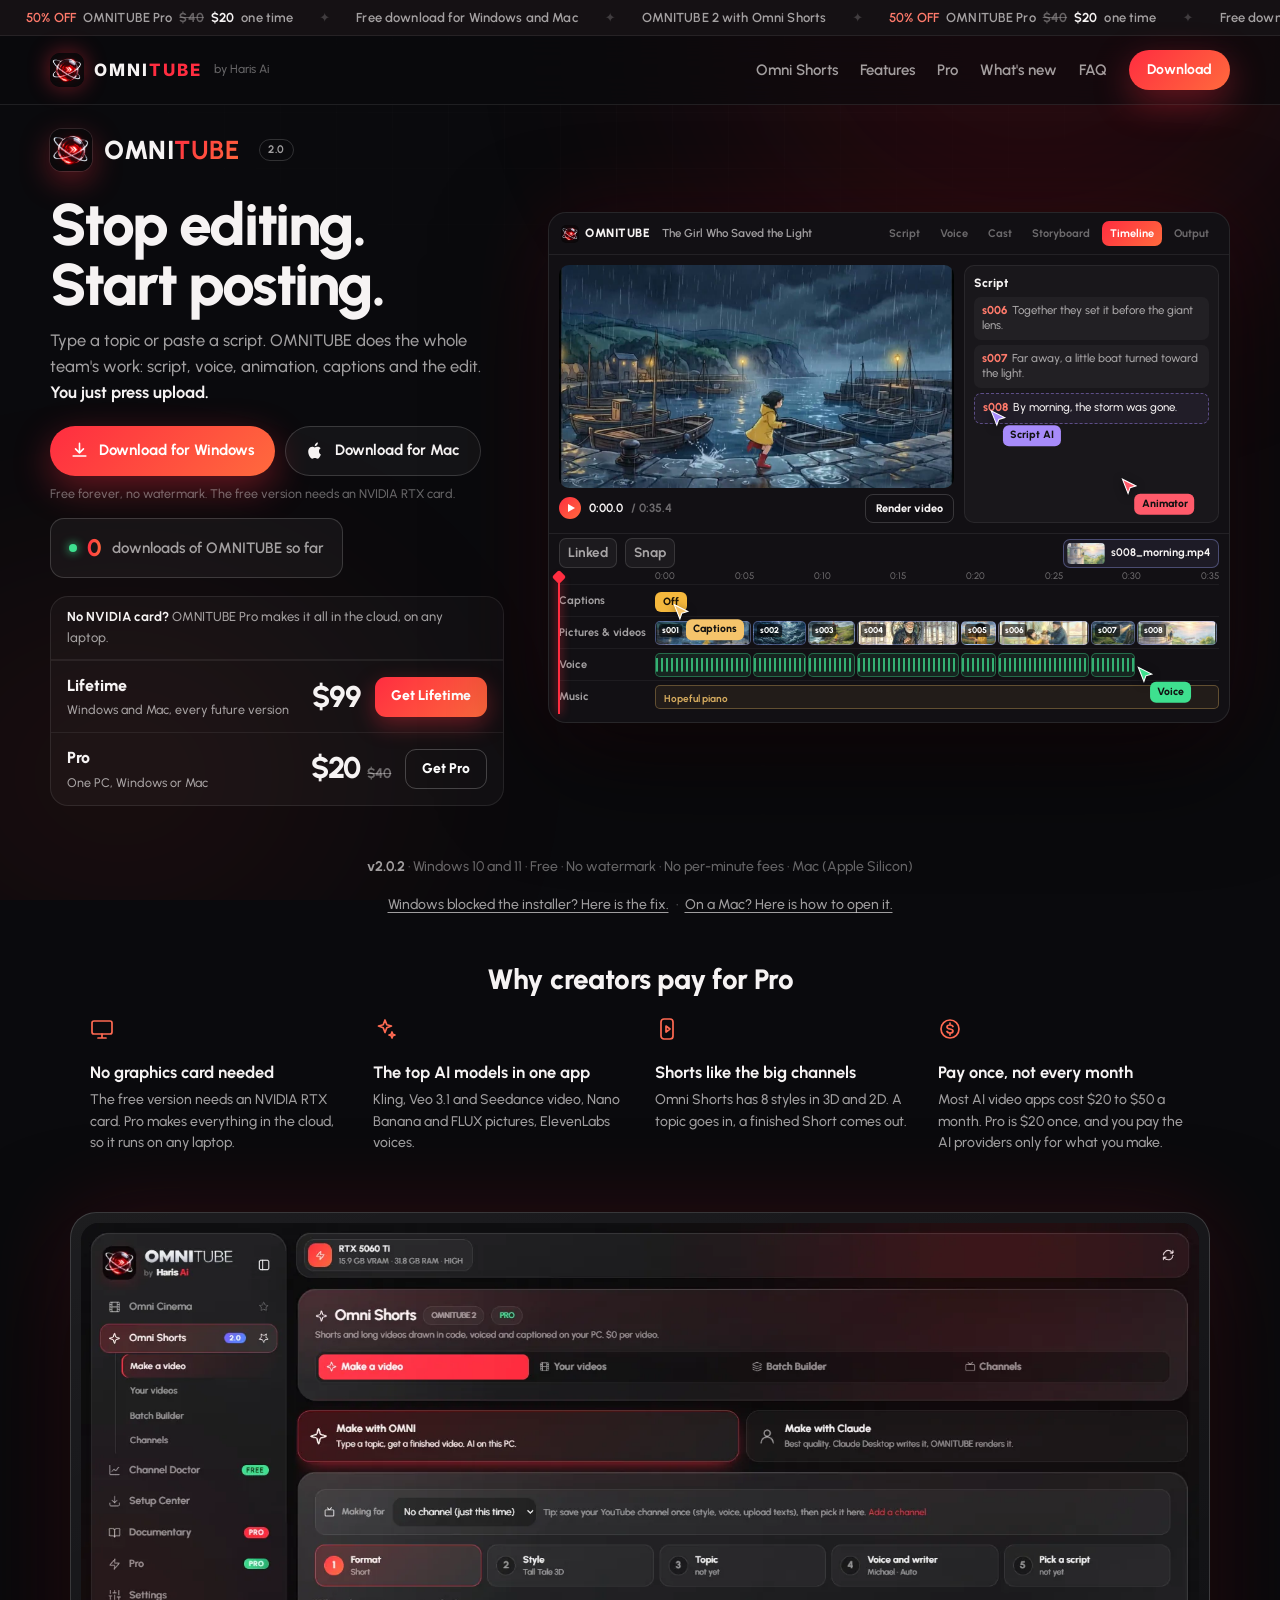
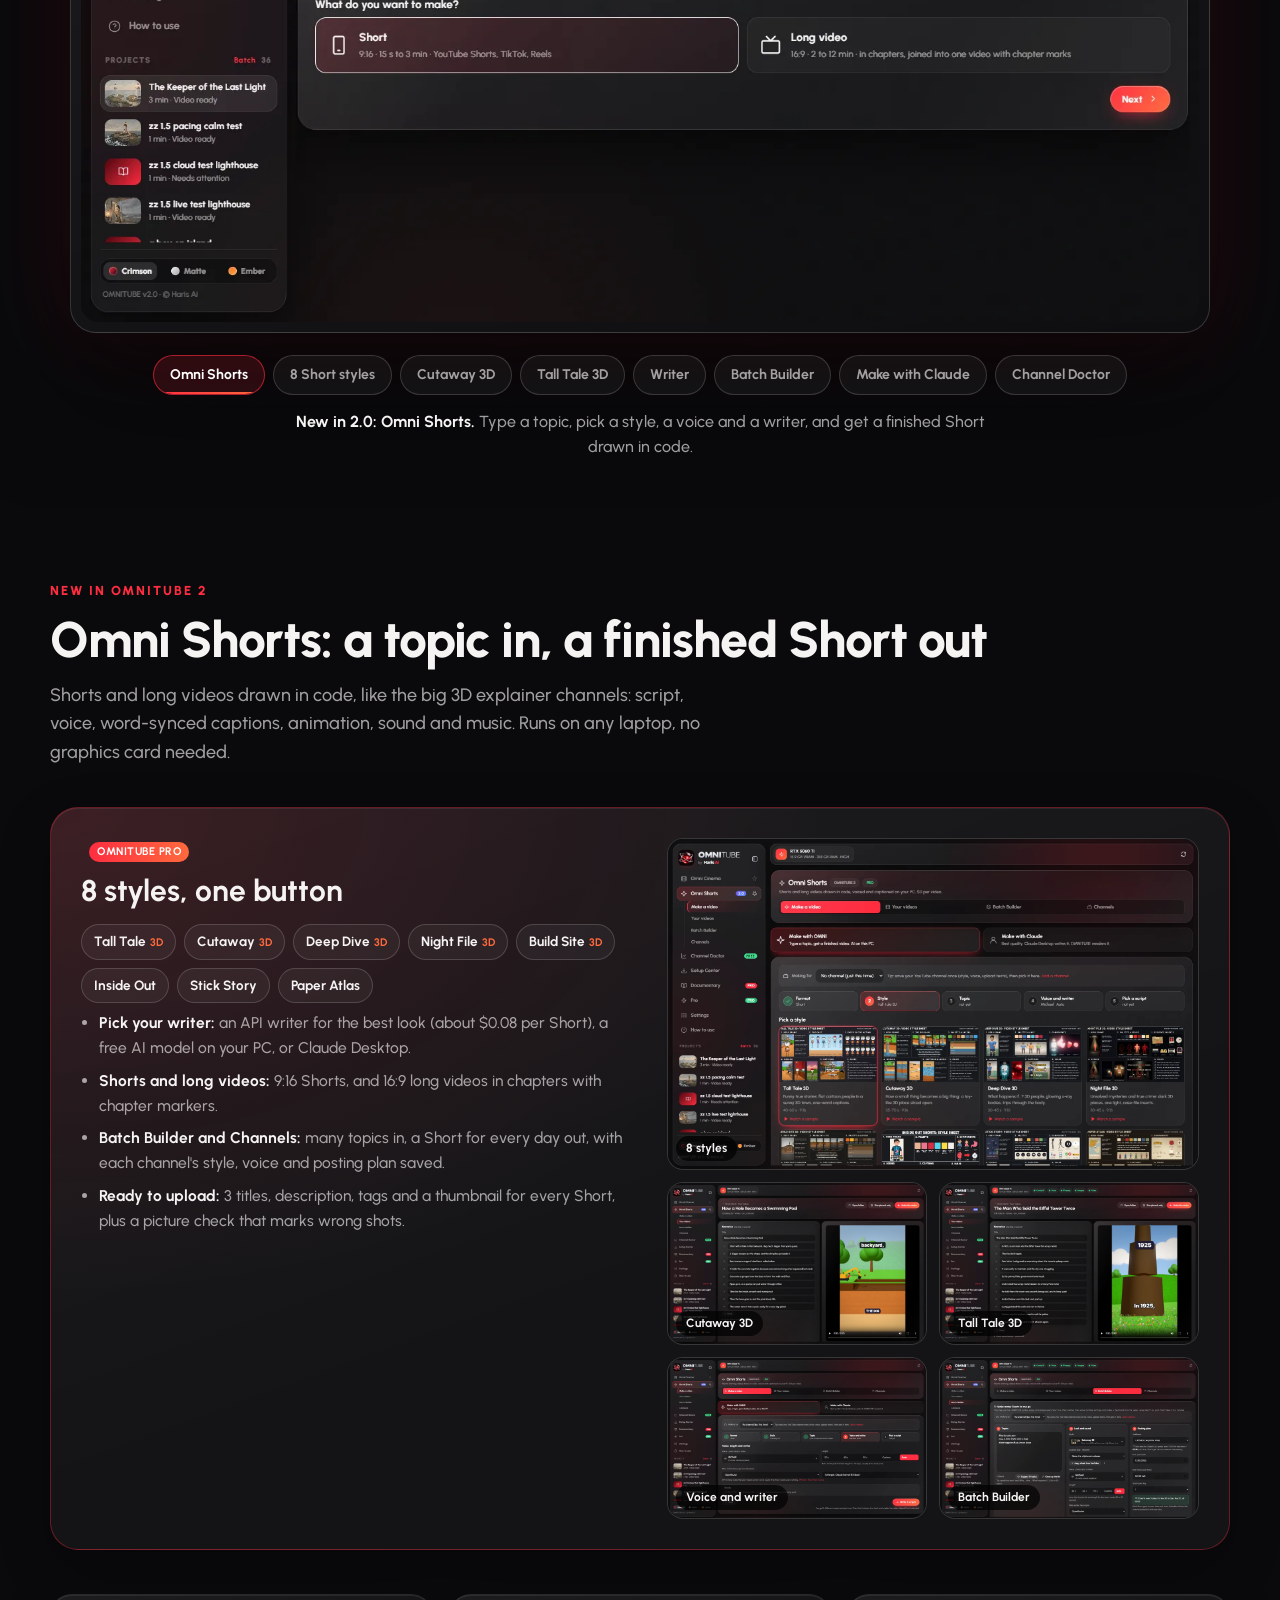
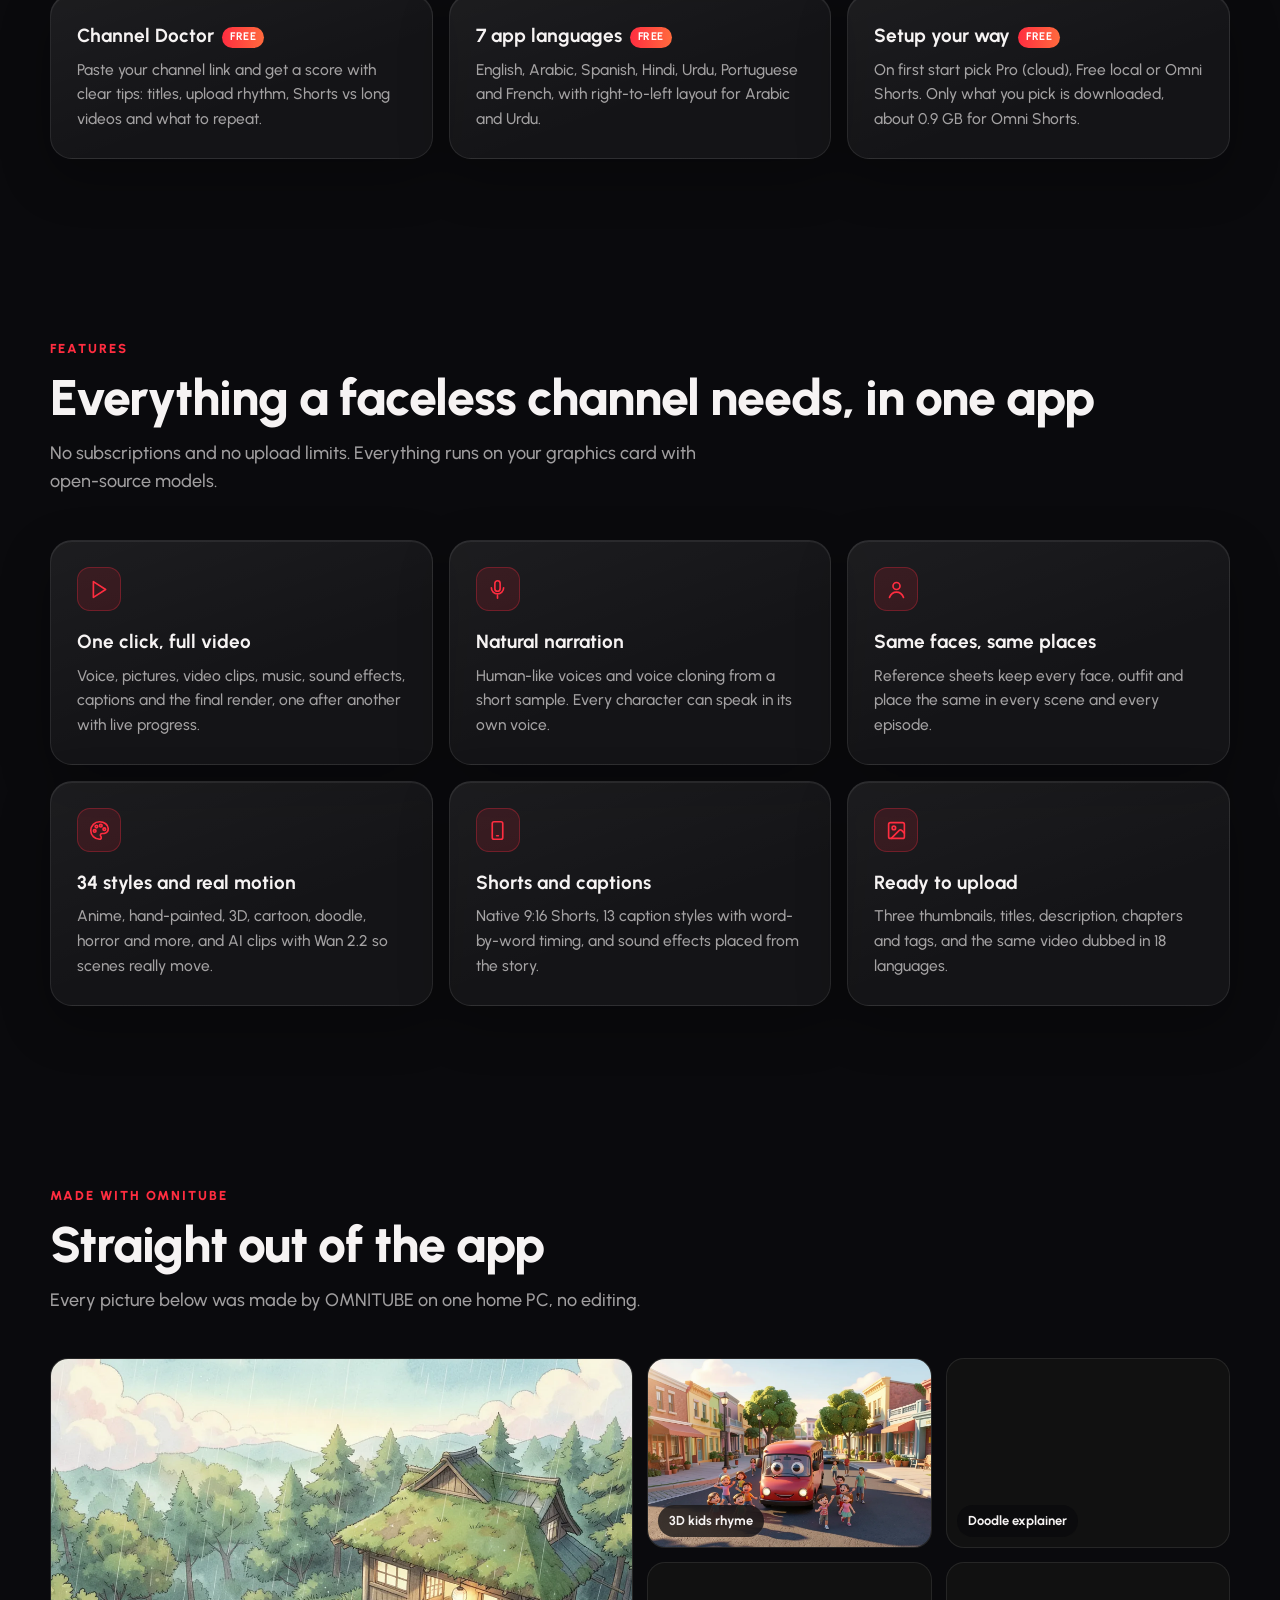
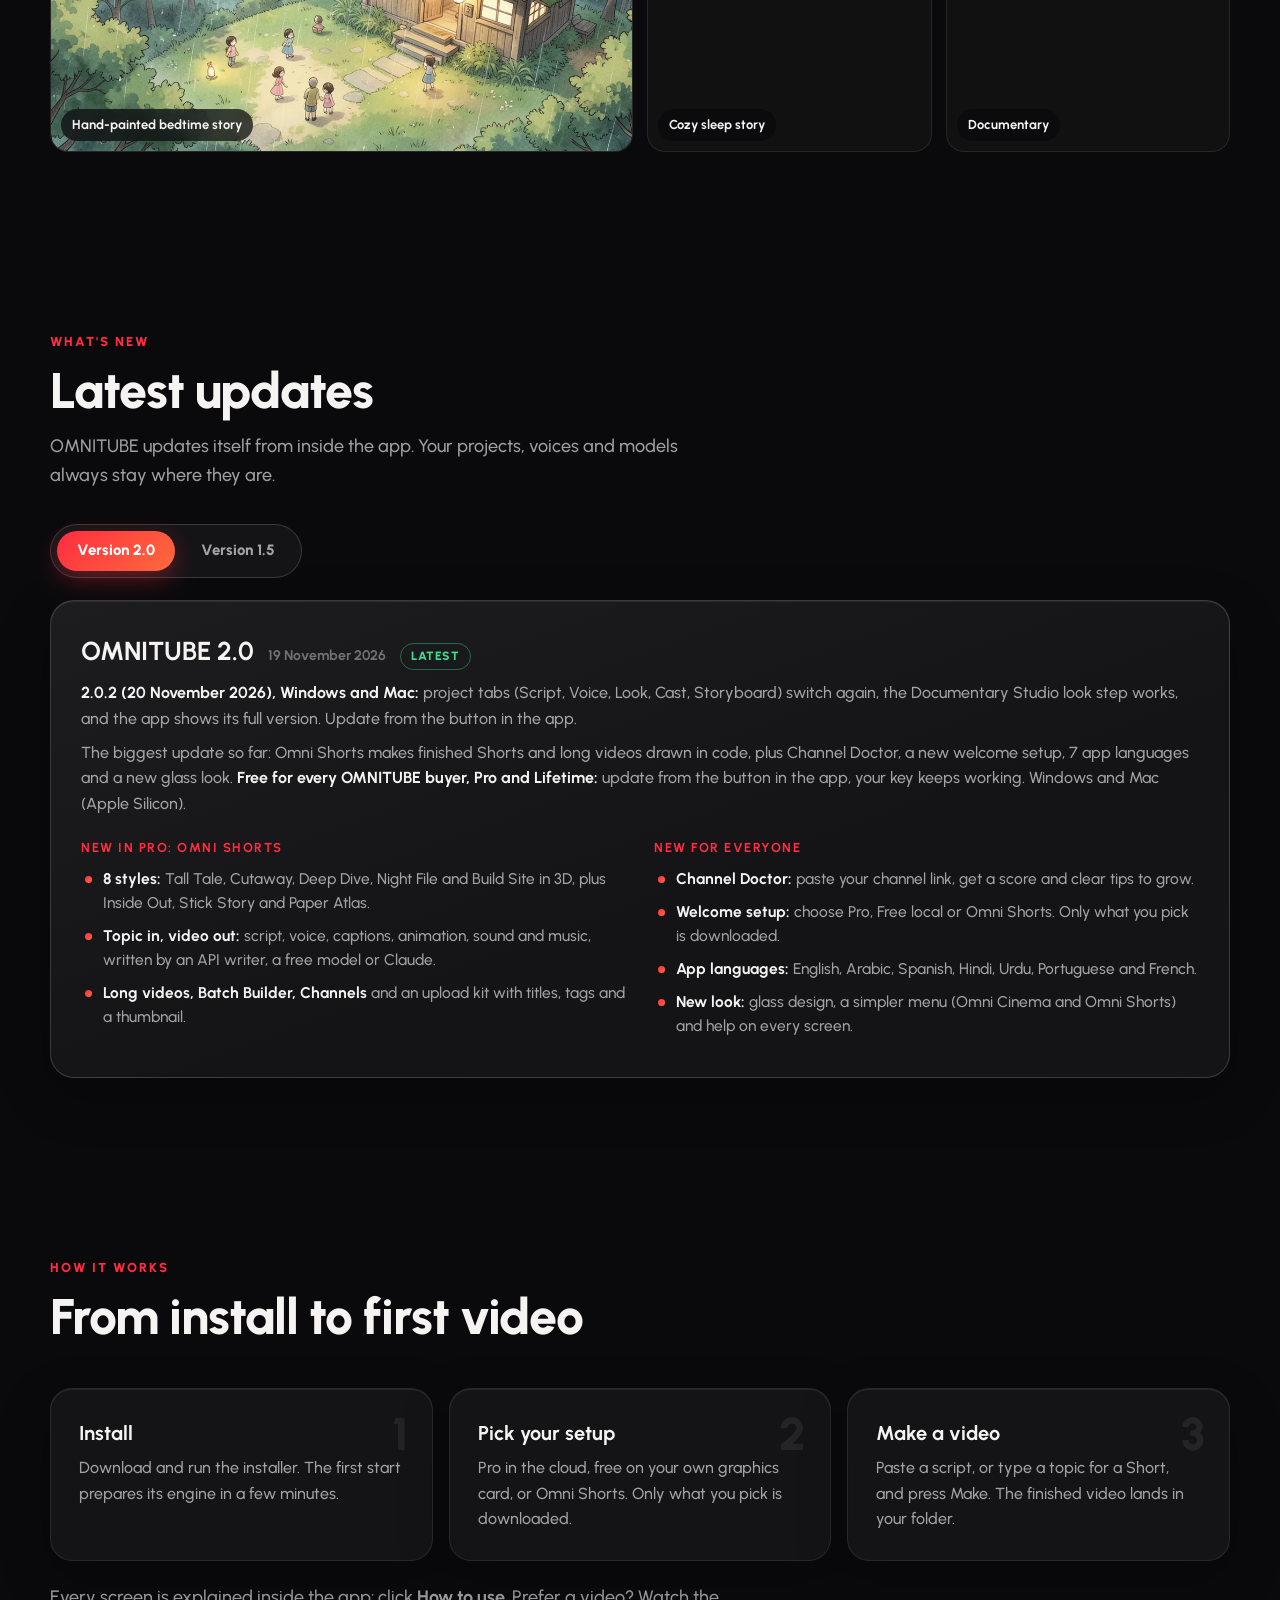
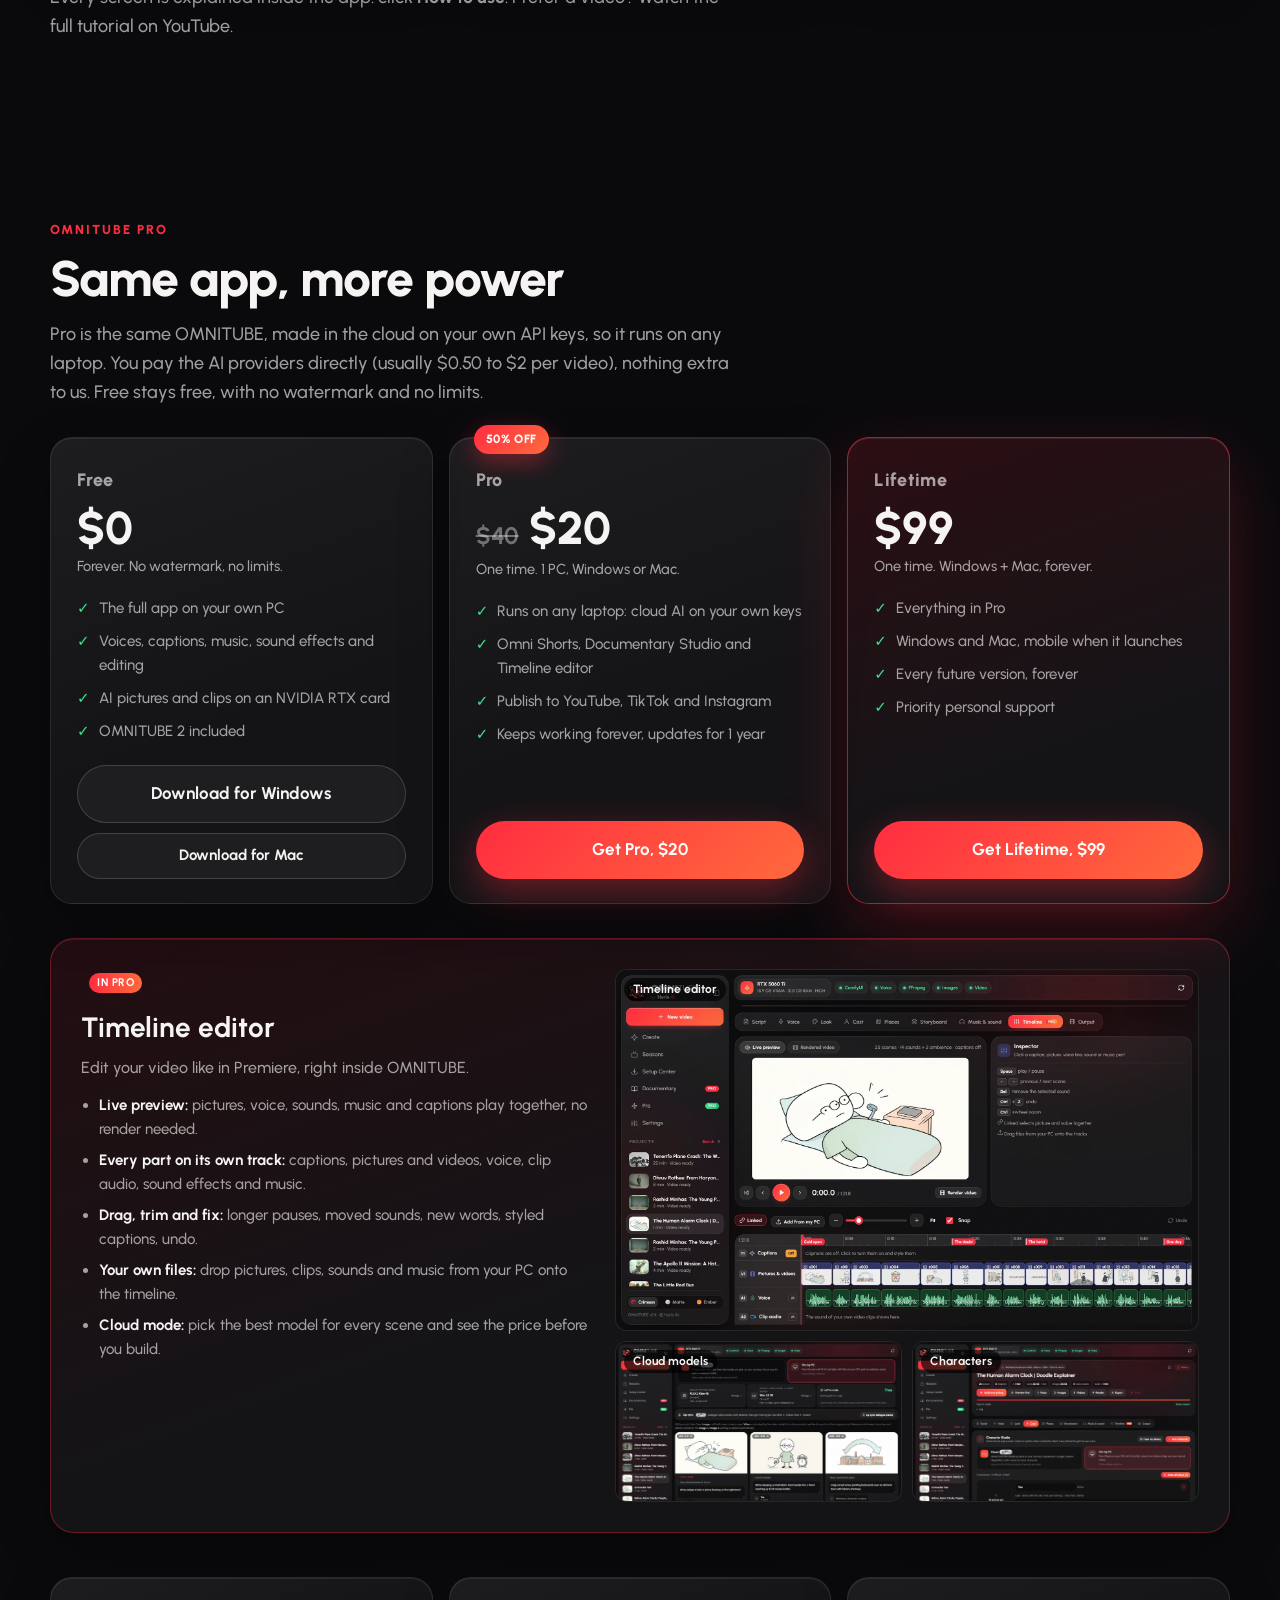
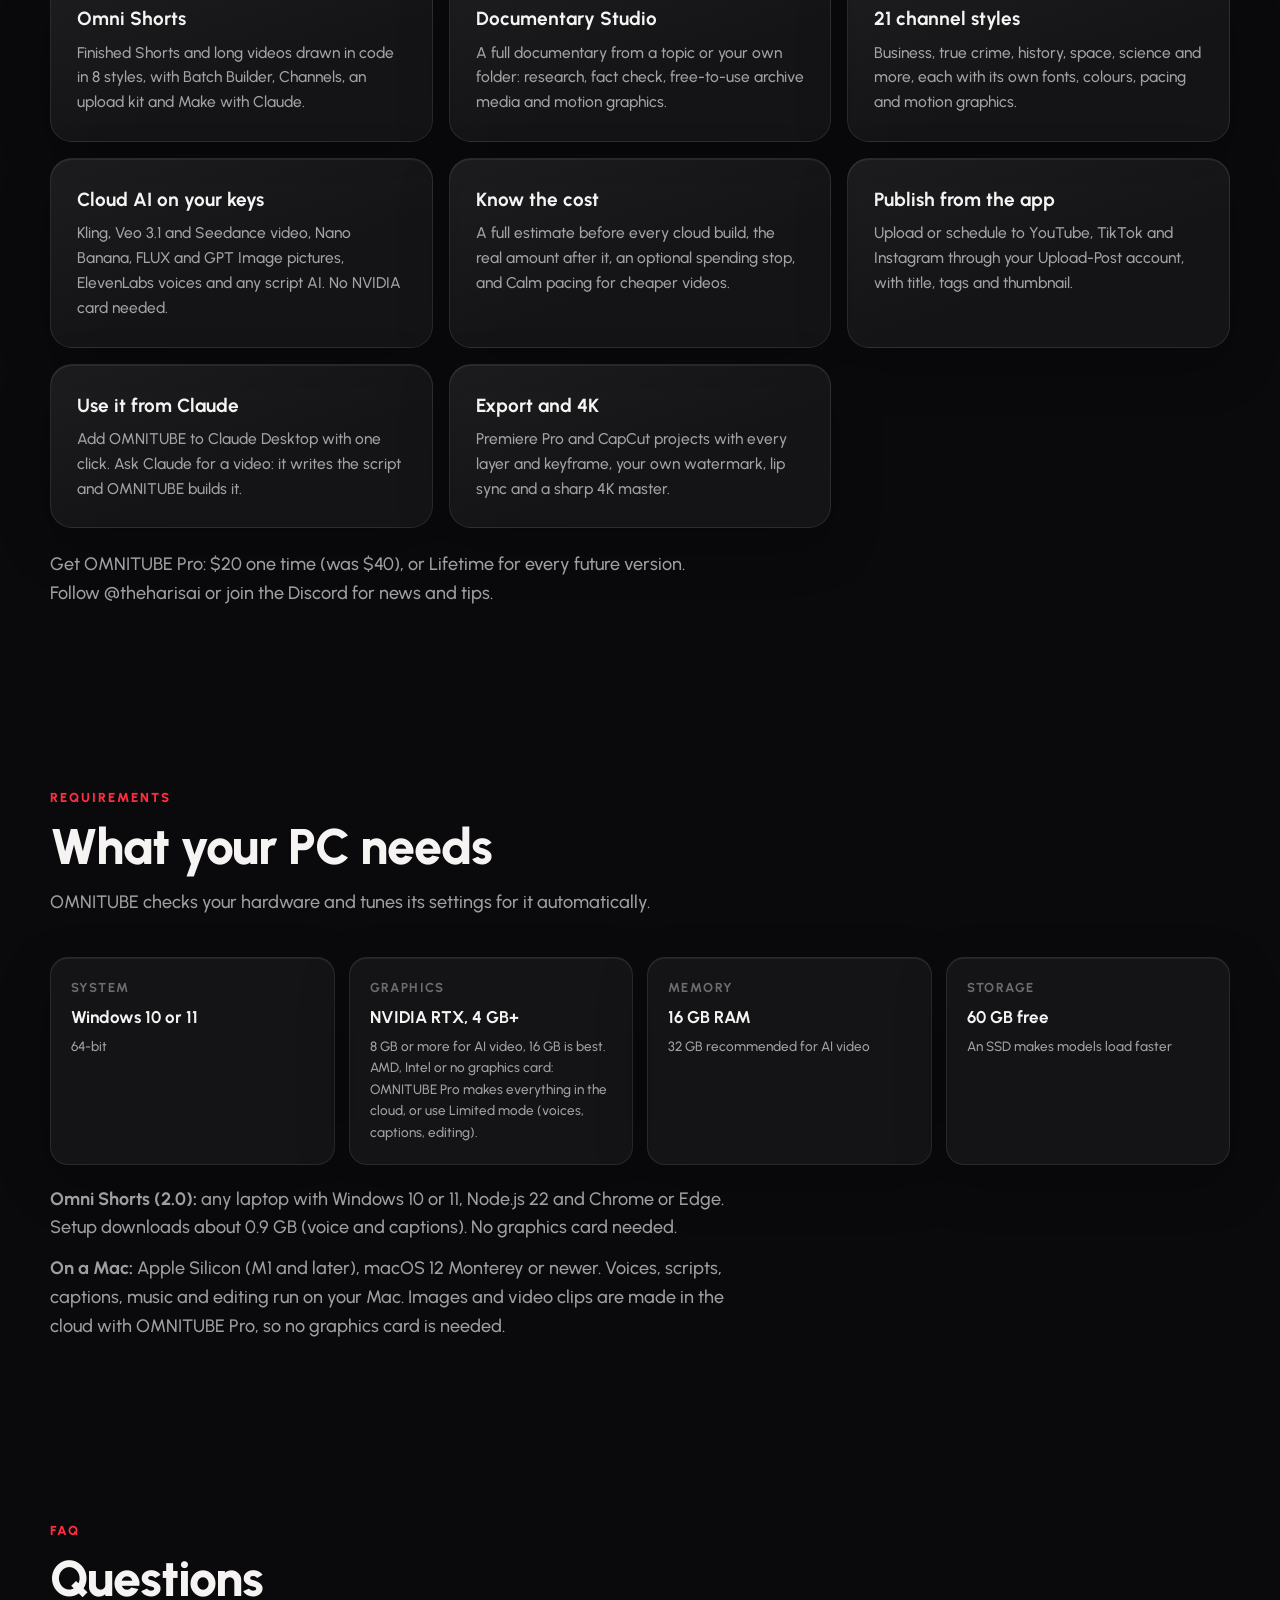
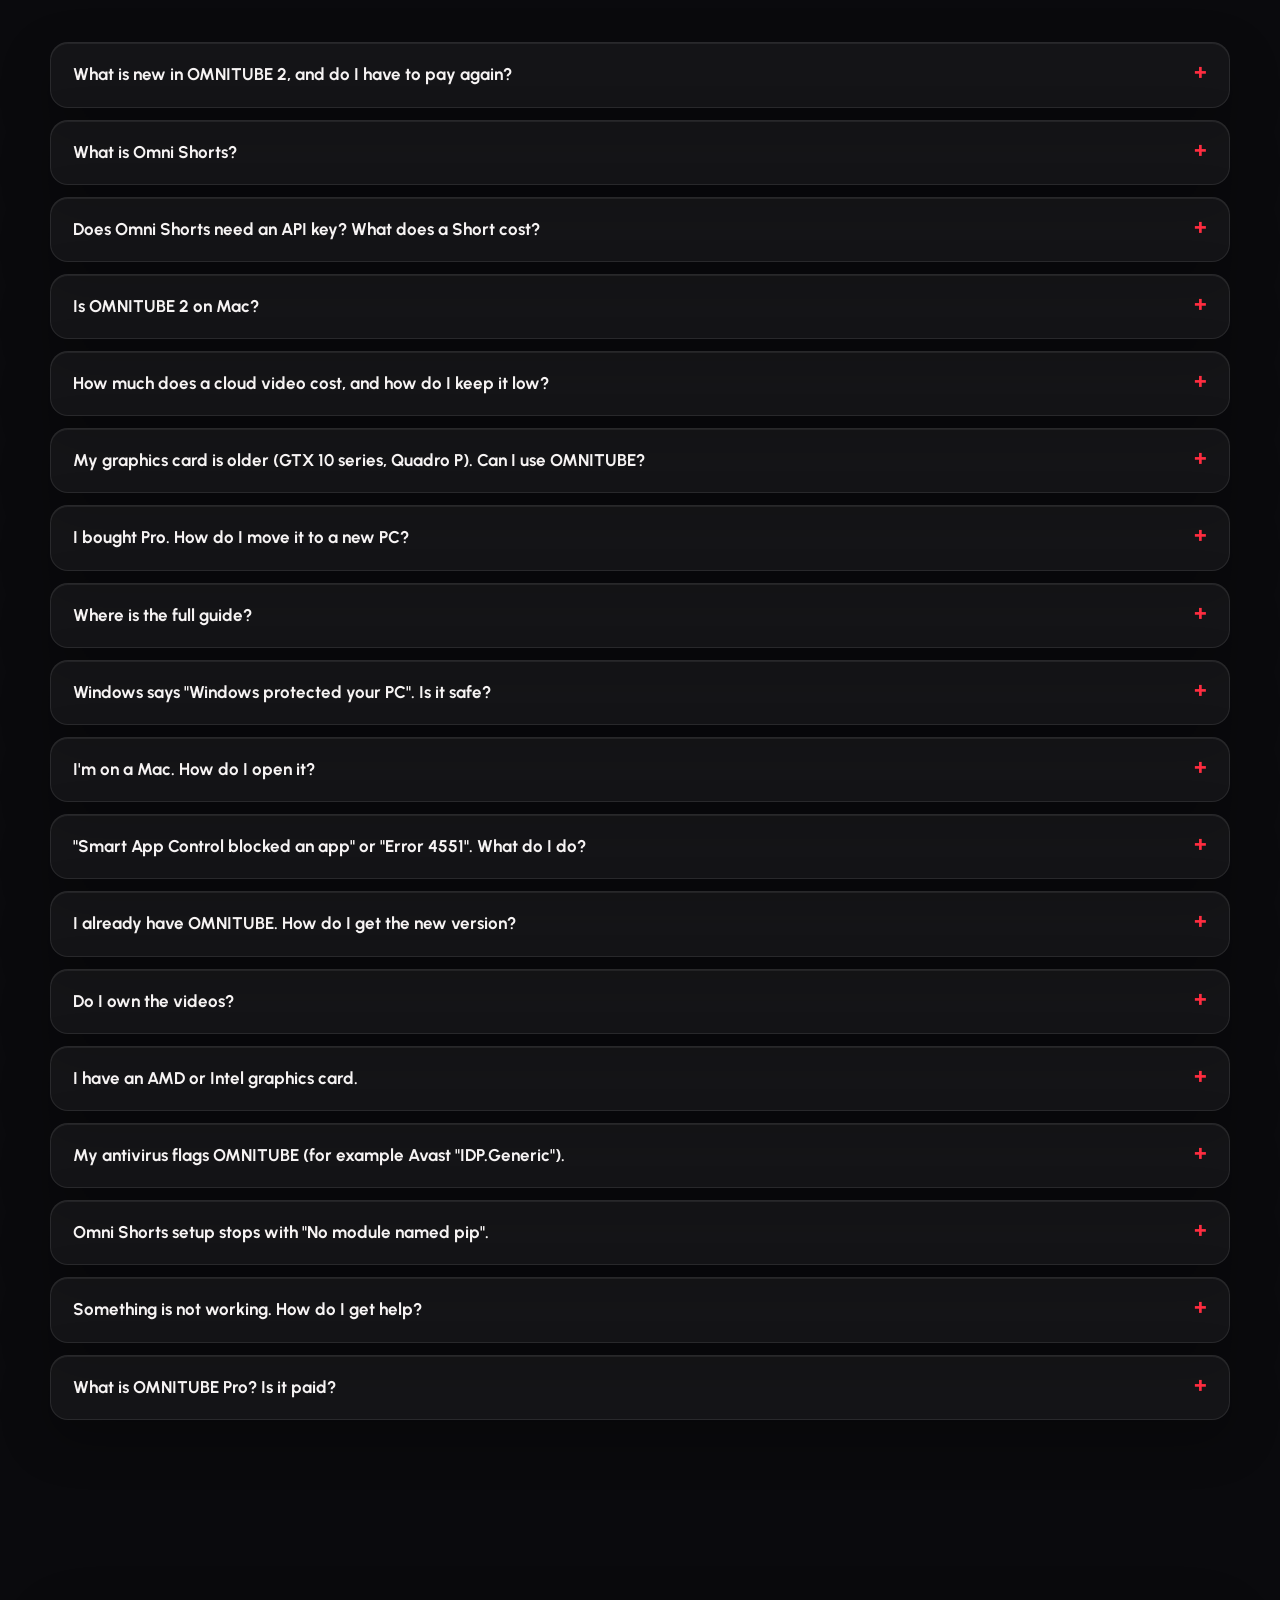
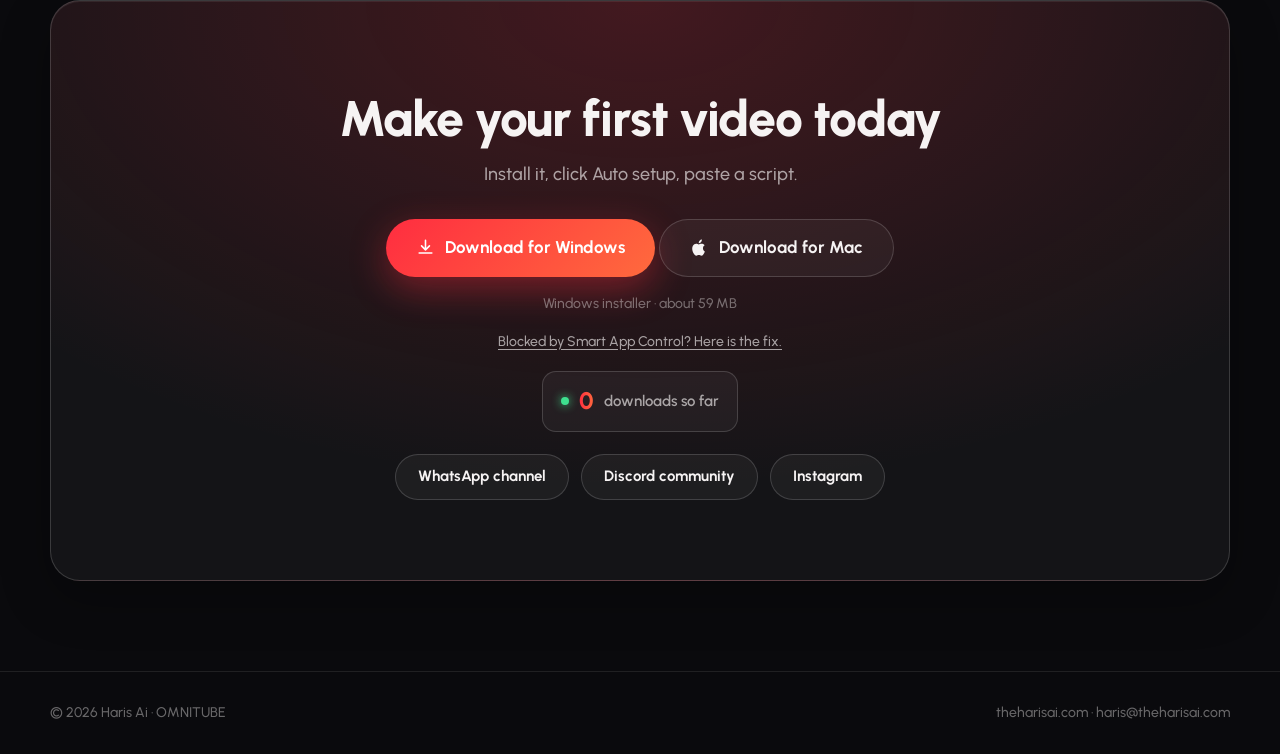
==== omnitube/index.html @ 0025d76f "OMNITUBE hero v9: live Timeline editor of 'The Girl Who Saved the Light' (8 real scenes) with 4 name" ====
<!doctype html>
<html lang="en">
<head>
<meta charset="utf-8">
<base href="/omnitube/">
<script>if (location.pathname === "/omnitube") history.replaceState(null, "", "/omnitube/" + location.search + location.hash);</script>
<meta name="viewport" content="width=device-width, initial-scale=1">
<title>OMNITUBE 2 by Haris Ai · Free AI video studio for YouTube</title>
<meta name="description" content="OMNITUBE by Haris Ai turns a script into a finished YouTube video on your own PC: narration, AI scenes, video clips, music, captions, thumbnails, Shorts and dubbing. Free, no watermark, no per-minute fees.">
<meta property="og:title" content="OMNITUBE by Haris Ai · Script in. Video out.">
<meta property="og:description" content="A free AI video studio that runs on your own PC. Paste a script, get a finished YouTube video.">
<meta property="og:image" content="https://theharisai.com/omnitube/assets/shots/storyboard.webp?v=150">
<meta property="og:url" content="https://theharisai.com/omnitube/">
<link rel="canonical" href="https://theharisai.com/omnitube/">
<meta name="theme-color" content="#0a0a0d">
<link rel="icon" href="assets/favicon.png">
<link rel="preload" as="image" href="assets/shots/storyboard.webp?v=150">
<style>
@font-face{font-family:Urbanist;src:url(assets/fonts/urbanist-latin-500-normal.woff2) format("woff2");font-weight:500;font-display:swap}
@font-face{font-family:Urbanist;src:url(assets/fonts/urbanist-latin-600-normal.woff2) format("woff2");font-weight:600;font-display:swap}
@font-face{font-family:Urbanist;src:url(assets/fonts/urbanist-latin-700-normal.woff2) format("woff2");font-weight:700;font-display:swap}
@font-face{font-family:Urbanist;src:url(assets/fonts/urbanist-latin-800-normal.woff2) format("woff2");font-weight:800;font-display:swap}
@font-face{font-family:InterBrand;src:url(assets/fonts/inter-latin-800-normal.woff2) format("woff2");font-weight:800;font-display:swap}
:root{--bg:#0a0a0d;--text:#f6f3f3;--muted:rgba(246,243,243,.64);--faint:rgba(246,243,243,.4);--line:rgba(255,255,255,.09);--line2:rgba(255,255,255,.16);
  --glass:rgba(255,255,255,.045);--glass2:rgba(255,255,255,.08);--a:#ff2d40;--a2:#ff6a3d;--ok:#3ee08f}
*{box-sizing:border-box}
html{scroll-behavior:smooth}
body{margin:0;background:var(--bg);color:var(--text);font:500 16px/1.6 Urbanist,"Segoe UI",system-ui,sans-serif;-webkit-font-smoothing:antialiased;overflow-x:hidden}
a{color:inherit;text-decoration:none}
img{max-width:100%;display:block}
.wrap{width:min(1180px,100% - 32px);margin:0 auto}
.glow{position:fixed;inset:0;pointer-events:none;z-index:0;overflow:hidden}
.glow i{position:absolute;border-radius:50%;filter:blur(120px)}
.glow .g1{width:900px;height:640px;background:radial-gradient(closest-side,#d3101f,transparent);opacity:.24;top:-280px;right:-200px}
.glow .g3{width:700px;height:520px;background:radial-gradient(closest-side,#7c2bff,transparent);opacity:.08;top:120%;right:-240px}
.glow .g2{width:760px;height:560px;background:radial-gradient(closest-side,#ff4a2c,transparent);opacity:.1;top:55%;left:-260px}
main,header,footer{position:relative;z-index:1}
body:before{content:"";position:fixed;inset:0;z-index:0;pointer-events:none;opacity:.5;
  background-image:linear-gradient(rgba(255,255,255,.025) 1px,transparent 1px),linear-gradient(90deg,rgba(255,255,255,.025) 1px,transparent 1px);
  background-size:56px 56px;-webkit-mask-image:radial-gradient(ellipse 80% 60% at 50% 0%,#000 30%,transparent 75%);mask-image:radial-gradient(ellipse 80% 60% at 50% 0%,#000 30%,transparent 75%)}
.card,.step,.req div,details,.rel,.docu,.final,.o2box{box-shadow:inset 0 1px 0 rgba(255,255,255,.07),0 18px 50px rgba(0,0,0,.28)}
.card:hover{border-color:rgba(255,45,64,.35);box-shadow:inset 0 1px 0 rgba(255,255,255,.09),0 22px 60px rgba(0,0,0,.35),0 0 40px rgba(255,45,64,.08)}
.new2{display:inline-flex;align-items:center;gap:8px;padding:6px 6px 6px 14px;border-radius:999px;border:1px solid rgba(255,45,64,.45);
  background:linear-gradient(135deg,rgba(255,45,64,.16),rgba(255,106,61,.06));font-weight:700;font-size:14px;color:var(--text);box-shadow:0 0 30px rgba(255,45,64,.18)}
.new2 b{padding:3px 10px;border-radius:999px;background:linear-gradient(135deg,var(--a),var(--a2));color:#fff;font-size:12px;letter-spacing:.6px}
.stats{display:grid;grid-template-columns:repeat(4,1fr);gap:12px;max-width:900px;margin:30px auto 0}
.stats div{padding:16px 10px;border-radius:18px;border:1px solid var(--line);background:var(--glass)}
.stats b{display:block;font:800 28px/1.1 Urbanist,sans-serif;background:linear-gradient(90deg,var(--a),var(--a2));-webkit-background-clip:text;background-clip:text;color:transparent;font-variant-numeric:tabular-nums}
.stats span{color:var(--muted);font-size:13.5px;font-weight:600}
/* Omni Shorts */
.o2box{display:grid;grid-template-columns:1.05fr 1fr;gap:28px;margin-top:40px;padding:30px;border-radius:28px;border:1px solid rgba(255,45,64,.35);
  background:radial-gradient(120% 120% at 0% 0%,rgba(255,45,64,.14),transparent 55%),linear-gradient(160deg,var(--glass2),var(--glass) 60%)}
.o2box h3{margin:10px 0 8px;font-size:30px;line-height:1.15}
.o2box>div>p{color:var(--muted);margin:0 0 14px}
.o2box ul{margin:0;padding-left:18px;color:var(--muted);font-size:15.5px}.o2box li{margin:8px 0}.o2box li b{color:var(--text)}
.phones{display:grid;grid-template-columns:1fr 1fr;gap:12px;align-content:start}
.phones figure{margin:0;position:relative;border-radius:16px;overflow:hidden;border:1px solid var(--line2);aspect-ratio:16/10;background:#111;cursor:zoom-in}
.phones figure.w{grid-column:span 2}
.phones img{width:100%;height:100%;object-fit:cover;object-position:top;display:block;transition:transform .6s ease}
.phones figure:hover img{transform:scale(1.03)}
.phones figcaption{position:absolute;left:8px;bottom:8px;padding:3px 10px;border-radius:999px;background:rgba(0,0,0,.7);font:700 12px/1.6 Urbanist,sans-serif}
.chips{display:flex;flex-wrap:wrap;gap:8px;margin:16px 0 4px}
.chips span{padding:6px 12px;border-radius:999px;border:1px solid var(--line2);background:var(--glass);font-size:13.5px;font-weight:700;color:var(--text)}
.chips span i{font-style:normal;color:var(--a2);margin-left:4px;font-size:11px}
@media (max-width:900px){.o2box{grid-template-columns:1fr;padding:22px}.stats{grid-template-columns:1fr 1fr}}
/* nav */
header{position:sticky;top:0;z-index:20;backdrop-filter:blur(18px);-webkit-backdrop-filter:blur(18px);background:rgba(10,10,13,.62);border-bottom:1px solid var(--line)}
.nav{display:flex;align-items:center;gap:22px;height:68px}
.brand{display:flex;align-items:center;gap:10px}
.brand img{width:34px;height:34px;border-radius:10px;box-shadow:0 0 22px rgba(255,45,64,.45)}
.word{font:800 17px/1 InterBrand,Urbanist,sans-serif;letter-spacing:2px}
.word b{color:var(--a)}
.by{font-size:12px;color:var(--faint);margin-left:2px}
.nav nav{display:flex;gap:22px;margin-left:auto;font-weight:600;color:var(--muted);font-size:15px}
.nav nav a:hover{color:var(--text)}
.btn{display:inline-flex;align-items:center;justify-content:center;gap:10px;height:46px;padding:0 22px;border-radius:999px;font:700 15px/1 Urbanist,sans-serif;border:1px solid var(--line2);background:var(--glass);color:var(--text);cursor:pointer;transition:transform .15s,box-shadow .25s,background .2s}
.btn:hover{background:var(--glass2)}
.btn.primary{border:0;background:linear-gradient(135deg,var(--a),var(--a2));color:#fff;box-shadow:0 12px 36px rgba(255,45,64,.38)}
.btn.primary:hover{transform:translateY(-1px);box-shadow:0 16px 46px rgba(255,45,64,.55)}
.btn.big{height:58px;padding:0 30px;font-size:17px}
.btn svg{width:19px;height:19px;stroke:currentColor;fill:none;stroke-width:2;stroke-linecap:round;stroke-linejoin:round}
.nav .btn{height:40px;padding:0 18px;font-size:14px}
/* hero */
.hero{padding:80px 0 30px;text-align:center}
.pill{display:inline-flex;align-items:center;gap:8px;padding:7px 14px;border-radius:999px;border:1px solid var(--line2);background:var(--glass);font-size:13.5px;font-weight:700;color:var(--muted)}
.pill:hover{color:var(--text);border-color:rgba(255,45,64,.5)}
.pill .dot{width:8px;height:8px;border-radius:50%;background:var(--ok);box-shadow:0 0 10px var(--ok);flex:none}
h1{font:800 clamp(46px,8vw,92px)/1.02 Urbanist,sans-serif;letter-spacing:-2px;margin:22px 0 18px}
h1 span{background:linear-gradient(135deg,var(--a),var(--a2));-webkit-background-clip:text;background-clip:text;color:transparent}
.lead{max-width:720px;margin:0 auto;color:var(--muted);font-size:clamp(17px,2.2vw,20px)}
.cta{display:flex;gap:14px;justify-content:center;flex-wrap:wrap;margin-top:34px}
.dlc{display:inline-flex;align-items:center;gap:10px;margin-top:22px;padding:10px 18px;border-radius:14px;border:1px solid var(--line2);background:var(--glass);color:var(--muted);font-weight:600;font-size:15px}
.dlc .dot{width:8px;height:8px;border-radius:50%;background:var(--ok);box-shadow:0 0 10px var(--ok);animation:dlp 2s ease-in-out infinite}
.dlc .dln{font-size:24px;font-weight:800;font-variant-numeric:tabular-nums;background:linear-gradient(90deg,var(--a),var(--a2));-webkit-background-clip:text;background-clip:text;color:transparent}
@keyframes dlp{50%{opacity:.35}}
.meta{margin-top:16px;color:var(--faint);font-size:14px}
.meta b{color:var(--muted)}
/* showcase */
.showcase{margin:58px auto 0;max-width:1140px}
.frame{padding:10px;border-radius:26px;border:1px solid var(--line2);background:linear-gradient(160deg,rgba(255,255,255,.08),rgba(255,255,255,.02));box-shadow:0 50px 120px rgba(0,0,0,.6),0 0 90px rgba(255,45,64,.16)}
.stack{position:relative;aspect-ratio:1600/1000;border-radius:18px;overflow:hidden;background:#111}
.stack img{position:absolute;inset:0;width:100%;height:100%;object-fit:cover;opacity:0;transform:scale(1.012);transition:opacity .6s ease,transform 1.2s ease}
.stack img.on{opacity:1;transform:none}
.stabs{display:flex;gap:8px;justify-content:center;flex-wrap:wrap;margin-top:22px}
.stabs button{position:relative;overflow:hidden;height:40px;padding:0 16px;border-radius:999px;border:1px solid var(--line2);background:var(--glass);color:var(--muted);font:700 14px/1 Urbanist,sans-serif;cursor:pointer;transition:color .2s,border-color .2s,background .2s}
.stabs button:hover{color:var(--text)}
.stabs button.on{color:#fff;border-color:rgba(255,45,64,.6);background:rgba(255,45,64,.14)}
.stabs button.on:after{content:"";position:absolute;left:0;bottom:0;height:2px;width:100%;background:linear-gradient(90deg,var(--a),var(--a2));transform-origin:left;animation:fill var(--dur,6s) linear forwards}
.showcase.paused .stabs button.on:after{animation-play-state:paused}
@keyframes fill{from{transform:scaleX(0)}to{transform:scaleX(1)}}
.scap{min-height:52px;margin:14px auto 0;max-width:720px;color:var(--muted);font-size:16px}
.scap b{color:var(--text)}
/* sections */
section{padding:90px 0}
.kicker{color:var(--a);font-weight:800;letter-spacing:2px;font-size:13px;text-transform:uppercase}
h2{font:800 clamp(32px,4.6vw,50px)/1.1 Urbanist,sans-serif;letter-spacing:-1px;margin:10px 0 14px}
.sub{color:var(--muted);max-width:680px;font-size:18px;margin:0}
.grid{display:grid;grid-template-columns:repeat(3,1fr);gap:16px;margin-top:44px}
.card{padding:26px;border-radius:22px;border:1px solid var(--line);background:linear-gradient(160deg,var(--glass2),var(--glass) 60%);transition:border-color .25s,transform .25s}
.card:hover{border-color:var(--line2);transform:translateY(-2px)}
.card .ic{width:44px;height:44px;border-radius:13px;display:grid;place-items:center;background:rgba(255,45,64,.13);border:1px solid rgba(255,45,64,.3);color:var(--a);margin-bottom:16px}
.card .ic svg{width:21px;height:21px;stroke:currentColor;fill:none;stroke-width:1.9;stroke-linecap:round;stroke-linejoin:round}
.card h3{margin:0 0 6px;font-size:19px}
.card p{margin:0;color:var(--muted);font-size:15.5px}
.v{display:inline-block;margin-left:8px;padding:2px 8px;border-radius:999px;font:700 11px/1.5 Urbanist,sans-serif;letter-spacing:.5px;color:var(--muted);border:1px solid var(--line2);vertical-align:middle}
.v.new{color:#fff;border:0;background:linear-gradient(90deg,var(--a),var(--a2))}
/* gallery */
.gallery{display:grid;grid-template-columns:repeat(4,1fr);grid-auto-rows:190px;gap:14px;margin-top:44px}
.gallery figure{position:relative;margin:0;border-radius:18px;overflow:hidden;border:1px solid var(--line);background:#111}
.gallery figure.w{grid-column:span 2}.gallery figure.t{grid-row:span 2}
.gallery img{width:100%;height:100%;object-fit:cover;transition:transform .6s ease}
.gallery figure:hover img{transform:scale(1.04)}
.gallery figcaption{position:absolute;left:10px;bottom:10px;padding:6px 11px;border-radius:999px;background:rgba(10,10,13,.72);backdrop-filter:blur(8px);-webkit-backdrop-filter:blur(8px);font-size:13px;font-weight:700;color:var(--text)}
/* versions */
.vtabs{display:inline-flex;gap:6px;margin-top:34px;padding:6px;border-radius:999px;border:1px solid var(--line2);background:var(--glass)}
.vtabs button{height:40px;padding:0 20px;border-radius:999px;border:0;background:none;color:var(--muted);font:800 15px/1 Urbanist,sans-serif;cursor:pointer}
.vtabs button.on{background:linear-gradient(135deg,var(--a),var(--a2));color:#fff;box-shadow:0 8px 24px rgba(255,45,64,.35)}
.rel{display:none;margin-top:22px;padding:30px;border-radius:24px;border:1px solid var(--line2);background:linear-gradient(160deg,var(--glass2),var(--glass) 60%)}
.rel.on{display:block;animation:up .35s ease}
@keyframes up{from{opacity:0;transform:translateY(6px)}to{opacity:1;transform:none}}
.rel .rh{display:flex;flex-wrap:wrap;align-items:baseline;gap:6px 14px}
.rel .rh h3{margin:0;font-size:26px}
.rel .rh time{color:var(--faint);font-weight:700;font-size:14px}
.rel .rh .tag{padding:3px 10px;border-radius:999px;font-size:12px;font-weight:800;letter-spacing:.6px;color:var(--ok);border:1px solid rgba(62,224,143,.4)}
.rel>p{color:var(--muted);margin:8px 0 0}
.groups{display:grid;grid-template-columns:repeat(2,1fr);gap:14px 28px;margin-top:22px}
.groups h4{margin:0 0 8px;font-size:13px;letter-spacing:1.5px;text-transform:uppercase;color:var(--a)}
.groups ul{margin:0;padding:0;list-style:none}
.groups li{position:relative;padding:0 0 9px 22px;color:var(--muted);font-size:15.5px;line-height:1.55}
.groups li b{color:var(--text)}
.groups li:before{content:"";position:absolute;left:4px;top:9px;width:7px;height:7px;border-radius:50%;background:linear-gradient(135deg,var(--a),var(--a2))}
/* other */
.steps{display:grid;grid-template-columns:repeat(3,1fr);gap:16px;margin-top:44px;counter-reset:s}
.step{padding:28px;border-radius:22px;border:1px solid var(--line);background:var(--glass);position:relative}
.step:before{counter-increment:s;content:counter(s);position:absolute;top:22px;right:24px;font:800 46px/1 Urbanist;color:rgba(255,255,255,.07)}
.step h3{margin:0 0 6px;font-size:20px}
.step p{margin:0;color:var(--muted)}
.req{display:grid;grid-template-columns:repeat(4,1fr);gap:14px;margin-top:40px}
.req div{padding:20px;border-radius:18px;border:1px solid var(--line);background:var(--glass)}
.req b{display:block;font-size:13px;letter-spacing:1.4px;text-transform:uppercase;color:var(--faint);margin-bottom:6px}
.req span{font-size:17px;font-weight:700}
.req small{display:block;color:var(--muted);font-size:13.5px;margin-top:4px}
.saclink{color:var(--muted);text-decoration:underline;text-underline-offset:3px}.saclink:hover{color:var(--text)}
.fix{margin:6px 0 10px;padding-left:22px;color:var(--muted);line-height:1.8}
.faq{margin-top:36px;display:grid;gap:12px}
details{border:1px solid var(--line);border-radius:18px;background:var(--glass);padding:18px 22px}
summary{cursor:pointer;font-weight:700;font-size:17px;list-style:none;display:flex;justify-content:space-between;gap:16px}
summary::-webkit-details-marker{display:none}
summary:after{content:"+";color:var(--a);font-size:22px;line-height:1}
details[open] summary:after{content:"−"}
details p{color:var(--muted);margin:10px 0 0}
.final{text-align:center;padding:80px 26px;border-radius:30px;border:1px solid var(--line2);background:radial-gradient(120% 140% at 50% 0%,rgba(255,45,64,.2),transparent 60%),var(--glass)}
.community{display:flex;gap:12px;justify-content:center;flex-wrap:wrap;margin-top:22px}
footer{border-top:1px solid var(--line);padding:30px 0;color:var(--faint);font-size:14px}
footer .wrap{display:flex;gap:16px;flex-wrap:wrap;justify-content:space-between;align-items:center}
footer a:hover{color:var(--text)}
.lightbox{position:fixed;inset:0;z-index:50;display:none;place-items:center;padding:24px;background:rgba(5,5,8,.9);backdrop-filter:blur(6px);-webkit-backdrop-filter:blur(6px);cursor:zoom-out}
.lightbox.on{display:grid}
.lightbox img{max-width:min(1600px,100%);max-height:100%;border-radius:14px;box-shadow:0 30px 90px rgba(0,0,0,.7)}
.stack,.gallery figure{cursor:zoom-in}
.prostatus{display:inline-flex;align-items:center;gap:8px;margin-top:6px;padding:6px 14px;border-radius:999px;border:1px solid var(--line2);background:var(--glass);font-weight:700;font-size:14px;color:var(--muted)}
.prostatus .dot{width:8px;height:8px;border-radius:50%;background:#f5b83d;box-shadow:0 0 10px #f5b83d}
.docu{display:grid;grid-template-columns:1fr 1.15fr;gap:26px;margin-top:34px;padding:30px;border-radius:24px;border:1px solid rgba(255,45,64,.35);background:linear-gradient(160deg,rgba(255,45,64,.10),var(--glass) 55%)}
.docu h3{margin:10px 0 6px;font-size:28px}.docu-t>p{color:var(--muted);margin:0 0 12px}
.docu ul{margin:0;padding-left:18px;color:var(--muted);font-size:15px}.docu li{margin:7px 0}.docu li b{color:var(--text,#fff)}
.looks{display:grid;grid-template-columns:repeat(2,1fr);gap:10px;align-content:start}
.looks figure{margin:0;position:relative;border-radius:12px;overflow:hidden;border:1px solid var(--line);aspect-ratio:16/9;background:#111}
.looks img{width:100%;height:100%;object-fit:cover;display:block}
.looks figcaption{position:absolute;left:8px;top:8px;padding:2px 9px;border-radius:999px;background:rgba(0,0,0,.65);font:700 12px/1.6 Urbanist,sans-serif}
@media (max-width:900px){.docu{grid-template-columns:1fr;padding:22px}}
@media (max-width:900px){.grid,.steps{grid-template-columns:1fr 1fr}.req{grid-template-columns:1fr 1fr}.nav nav{display:none}.nav .dl{margin-left:auto}.gallery{grid-template-columns:repeat(2,1fr)}.groups{grid-template-columns:1fr}}
@media (max-width:600px){.grid,.steps,.req{grid-template-columns:1fr}.hero{padding-top:56px}section{padding:64px 0}.by{display:none}
  .gallery{grid-auto-rows:150px}.gallery figure.t{grid-row:span 1}.rel{padding:22px}
  .stabs{flex-wrap:nowrap;justify-content:flex-start;overflow-x:auto;padding-bottom:6px;scrollbar-width:none}.stabs button{flex:none}
  .vtabs{display:flex;width:100%;overflow-x:auto;scrollbar-width:none}.vtabs button{flex:none;padding:0 14px}}
@media (prefers-reduced-motion:reduce){.stack img{transition:none}.stabs button.on:after{animation:none}}
.faq pre.cmd{margin:10px 0 12px;padding:12px 14px;border-radius:10px;background:rgba(255,255,255,.05);border:1px solid rgba(255,255,255,.1);overflow-x:auto;white-space:pre;font:13px/1.5 ui-monospace,Consolas,monospace;color:var(--text)}
[hidden]{display:none!important}
.offer{display:inline-flex;align-items:center;flex-wrap:wrap;justify-content:center;gap:10px;margin-top:20px;padding:7px 16px 7px 7px;border-radius:999px;border:1px solid rgba(255,45,64,.45);background:rgba(255,45,64,.09);font-weight:700;font-size:14.5px;color:var(--text);box-shadow:0 0 30px rgba(255,45,64,.12)}
.offer:hover{border-color:rgba(255,45,64,.8)}
.offer .hot{padding:4px 11px;border-radius:999px;background:linear-gradient(135deg,var(--a),var(--a2));color:#fff;font-size:12px;font-weight:800;letter-spacing:.04em}
.offer s{color:var(--faint);font-weight:600}
.cd{font-weight:800;color:#f5b83d;white-space:nowrap}
.pricing{display:grid;grid-template-columns:repeat(3,1fr);gap:16px;margin-top:30px;align-items:stretch;scroll-margin-top:110px}
.plan{position:relative;display:flex;flex-direction:column;padding:28px 26px 24px;border-radius:22px;border:1px solid var(--line);background:linear-gradient(160deg,var(--glass2),var(--glass) 60%);box-shadow:inset 0 1px 0 rgba(255,255,255,.07),0 18px 50px rgba(0,0,0,.28)}
.plan.hot{border-color:rgba(255,45,64,.6);background:linear-gradient(160deg,rgba(255,45,64,.14),var(--glass) 65%);box-shadow:inset 0 1px 0 rgba(255,255,255,.09),0 24px 70px rgba(255,45,64,.2)}
.plan .tag{position:absolute;top:-13px;left:24px;padding:5px 12px;border-radius:999px;background:linear-gradient(135deg,var(--a),var(--a2));color:#fff;font-size:12px;font-weight:800;letter-spacing:.05em;box-shadow:0 8px 24px rgba(255,45,64,.4)}
.plan h3{margin:0;font-size:18px;color:var(--muted);font-weight:800;letter-spacing:.02em}
.plan .price{display:flex;align-items:baseline;gap:10px;margin:10px 0 2px}
.plan .price b{font-size:46px;line-height:1.05;font-weight:800;color:var(--text)}
.plan .price s{color:var(--faint);font-size:24px;font-weight:700}
.plan .per{color:var(--muted);font-size:14.5px}
.plan ul{margin:18px 0 22px;padding:0;list-style:none;color:var(--muted);font-size:15px;display:grid;gap:9px}
.plan li{display:flex;gap:9px}
.plan li::before{content:"\2713";color:var(--ok);font-weight:800;flex:none}
.plan .acts{margin-top:auto;display:grid;gap:10px}
.plan .acts .btn{width:100%;justify-content:center}
.plan .note{margin:12px 0 0;color:var(--faint);font-size:13px;line-height:1.5}
.plan .note b{color:var(--muted)}
@media(max-width:900px){.pricing{grid-template-columns:1fr}.plan.hot{order:-1}}
.ticker{position:relative;z-index:2;display:block;overflow:hidden;height:40px;background:linear-gradient(90deg,#ff2d40,#ff5a3d 50%,#ff2d40);background-size:200% 100%;animation:tkbg 6s linear infinite;color:#fff;box-shadow:0 6px 30px rgba(255,45,64,.35)}
.tk-track{display:flex;width:max-content;height:40px;align-items:center;animation:tk 38s linear infinite}
.ticker:hover .tk-track{animation-play-state:paused}
.tk-track>span{display:flex;align-items:center;white-space:nowrap;font-weight:800;font-size:14px;letter-spacing:.05em;text-transform:uppercase}
.tk-i{display:inline-flex;align-items:center;gap:8px;padding:0 22px}
.tk-i s{opacity:.7;font-weight:700}
.tk-i b{font-size:16px}
.tk-i .chip{padding:3px 9px;border-radius:999px;background:#fff;color:#ff2d40;font-size:12px;animation:flash 1.1s ease-in-out infinite}
.tk-sep{opacity:.6}
@keyframes tk{to{transform:translateX(-50%)}}
@keyframes tkbg{to{background-position:200% 0}}
@keyframes flash{0%,100%{opacity:1;transform:scale(1)}50%{opacity:.55;transform:scale(1.08)}}
@media (prefers-reduced-motion:reduce){.tk-track,.ticker,.tk-i .chip,.of.hot{animation:none}}
@property --ang{syntax:'<angle>';inherits:false;initial-value:0deg}
main .wrap.hero{padding-top:26px}
.hlogo{display:inline-flex;align-items:center;gap:12px}
.hlogo img{width:52px;height:52px;border-radius:15px;box-shadow:0 0 0 1px rgba(255,255,255,.1),0 0 40px rgba(255,45,64,.55)}
.hlogo .w{font:800 32px/1 Urbanist,sans-serif;letter-spacing:.02em;color:var(--text)}
.hlogo .w b{background:linear-gradient(135deg,var(--a),var(--a2));-webkit-background-clip:text;background-clip:text;color:transparent}
.hlogo .v{align-self:flex-start;padding:2px 8px;border-radius:999px;background:linear-gradient(135deg,var(--a),var(--a2));color:#fff;font:800 11px/1.4 Urbanist,sans-serif}
.hero h1{font-size:clamp(36px,5.6vw,68px);letter-spacing:-1.6px;margin:16px 0 10px}
@media(min-width:900px){.hero h1{white-space:nowrap}}
.hero .lead{font-size:clamp(16px,1.7vw,18px);max-width:680px}
.hero .cta{margin-top:22px}
.ofs{display:grid;grid-template-columns:1fr 1fr;gap:20px;max-width:880px;margin:30px auto 0;text-align:left;scroll-margin-top:120px}
.of{position:relative;display:flex;padding:2px;border-radius:22px;color:var(--text);background:conic-gradient(from var(--ang),rgba(255,255,255,.1) 0deg,rgba(255,255,255,.1) 190deg,#ff2d40 250deg,#fff 290deg,#ff6a3d 320deg,rgba(255,255,255,.1) 360deg);animation:ofspin 3.2s linear infinite;box-shadow:0 18px 60px rgba(255,45,64,.2);transition:transform .25s}
.of.hot{background:conic-gradient(from var(--ang),#ff2d40,#ffb04a,#ff2d40,#ff6a3d,#ffd36e,#ff2d40);animation:ofspin 2.4s linear infinite,ofglow 1.6s ease-in-out infinite}
.of:hover{transform:translateY(-4px) scale(1.012)}
@keyframes ofspin{to{--ang:360deg}}
@keyframes ofglow{0%,100%{box-shadow:0 0 30px rgba(255,45,64,.35)}50%{box-shadow:0 0 75px rgba(255,106,61,.7)}}
.of-in{position:relative;overflow:hidden;flex:1;display:flex;flex-direction:column;gap:10px;padding:20px 22px 16px;border-radius:20px;background:linear-gradient(160deg,#1b1215,#0f0b0d)}
.of.hot .of-in{background:linear-gradient(160deg,#2c1014,#140b0d)}
.of-in::after{content:"";position:absolute;top:0;left:-70%;width:45%;height:100%;background:linear-gradient(100deg,transparent,rgba(255,255,255,.13),transparent);transform:skewX(-18deg);animation:ofshine 2.8s ease-in-out infinite;pointer-events:none}
@keyframes ofshine{0%,40%{left:-70%}100%{left:140%}}
.of-top{display:flex;align-items:center;justify-content:space-between;gap:10px}
.of-name{font-weight:800;font-size:18px}
.of-off{padding:5px 11px;border-radius:999px;background:linear-gradient(135deg,var(--a),var(--a2));color:#fff;font-weight:800;font-size:12px;letter-spacing:.06em;box-shadow:0 0 18px rgba(255,45,64,.65);animation:flash 1s ease-in-out infinite}
.of-price{display:flex;align-items:center;gap:12px}
.of-price b{display:inline-block;transform-origin:left center;font:800 58px/.95 Urbanist,sans-serif;letter-spacing:-2px;background:linear-gradient(180deg,#fff,#ffc4b6);-webkit-background-clip:text;background-clip:text;color:transparent;animation:ofpop 2.4s ease-in-out infinite}
@keyframes ofpop{0%,100%{transform:scale(1)}50%{transform:scale(1.07)}}
.of-price .was{display:flex;flex-direction:column;gap:2px}
.of-price s{position:relative;align-self:flex-start;text-decoration:none;color:var(--faint);font-size:22px;font-weight:800}
.of-price s::after{content:"";position:absolute;left:-3px;right:-3px;top:50%;height:3px;border-radius:2px;background:#ff2d40;box-shadow:0 0 8px #ff2d40;transform-origin:left;animation:ofstrike 2.4s ease-in-out infinite}
@keyframes ofstrike{0%{transform:scaleX(0)}30%,100%{transform:scaleX(1)}}
.of-price .was span{color:var(--muted);font-size:13px;font-weight:700}
.of-feat{color:var(--muted);font-size:14px;line-height:1.5}
.of-timer{display:flex;align-items:center;gap:6px;color:#ffb04a;font-size:12px;font-weight:800;letter-spacing:.08em;text-transform:uppercase}
.of-timer i{font-style:normal;display:inline-flex;align-items:baseline;gap:2px;padding:5px 8px;border-radius:9px;background:rgba(255,45,64,.16);border:1px solid rgba(255,45,64,.5)}
.of-timer i b{color:#fff;font:800 17px/1 Urbanist,sans-serif;font-variant-numeric:tabular-nums}
.of-timer i small{color:var(--faint);font-size:10px}
.of-timer i.sec{animation:oftick 1s ease-out infinite}
@keyframes oftick{0%{background:rgba(255,45,64,.55);box-shadow:0 0 14px rgba(255,45,64,.7)}100%{background:rgba(255,45,64,.16);box-shadow:none}}
.of-btn{position:relative;overflow:hidden;margin-top:auto;display:flex;align-items:center;justify-content:center;height:48px;border-radius:13px;color:#fff;font-weight:800;font-size:16px;background:linear-gradient(135deg,var(--a),var(--a2));box-shadow:0 10px 30px rgba(255,45,64,.45)}
.of.hot .of-btn{animation:ofbtn 1.6s ease-in-out infinite}
@keyframes ofbtn{0%,100%{box-shadow:0 10px 30px rgba(255,45,64,.45)}50%{box-shadow:0 10px 50px rgba(255,140,61,.9)}}
.of-btn::after{content:"";position:absolute;top:0;left:-60%;width:40%;height:100%;background:linear-gradient(100deg,transparent,rgba(255,255,255,.4),transparent);transform:skewX(-20deg);animation:ofshine 2.2s ease-in-out infinite}
.of-rib{position:absolute;z-index:3;top:-14px;left:50%;padding:6px 14px;border-radius:999px;background:#fff;color:#ff2d40;font:800 12px/1 Urbanist,sans-serif;letter-spacing:.1em;white-space:nowrap;box-shadow:0 8px 26px rgba(255,45,64,.6);transform:translateX(-50%);animation:ofrib 1s ease-in-out infinite}
@keyframes ofrib{0%,100%{transform:translateX(-50%) scale(1)}50%{transform:translateX(-50%) scale(1.09)}}
.of-note{text-align:center;color:var(--faint);font-size:12px}
@media(max-width:760px){.ofs{grid-template-columns:1fr;gap:28px}.of.hot{order:-1}.of-price b{font-size:50px}.hlogo img{width:44px;height:44px}.hlogo .w{font-size:27px}}
@media (prefers-reduced-motion:reduce){.of,.of.hot,.of-in::after,.of-off,.of-price b,.of-price s::after,.of.hot .of-btn,.of-btn::after,.of-rib,.of-timer i.sec{animation:none}}
main .wrap.hero{padding-top:22px}
.ticker{height:36px;background:#151114;animation:none;box-shadow:none;border-bottom:1px solid rgba(255,255,255,.07);color:var(--muted)}
.tk-track{height:36px;animation-duration:70s}
.tk-track>span{font-weight:600;font-size:13px;letter-spacing:.01em;text-transform:none}
.tk-i{gap:7px;padding:0 26px}
.tk-i b{font-size:13px;color:var(--text)}
.tk-i s{opacity:.55}
.tk-i .cd{color:#f5c46b}
.tk-i .chip{animation:none;background:none;border:0;padding:0;color:#ff7a6b;font-size:13px}
.tk-sep{opacity:.3}
.hlogo img{width:42px;height:42px;border-radius:12px;box-shadow:0 0 0 1px rgba(255,255,255,.1),0 10px 30px rgba(255,45,64,.35)}
.hlogo .w{font-size:26px}
.hlogo .v{align-self:center;background:none;border:1px solid var(--line2);color:var(--muted);font-weight:700}
.hero h1{margin:14px 0 8px;color:var(--text)}
.pm{display:grid;grid-template-columns:1.1fr 1fr;gap:30px;max-width:1080px;margin:24px auto 0;padding:26px 28px;border-radius:28px;text-align:left;background:radial-gradient(70% 110% at 0% 0%,rgba(255,45,64,.11),transparent 60%),#121013;border:1px solid rgba(255,255,255,.08);box-shadow:0 40px 120px rgba(0,0,0,.55),inset 0 1px 0 rgba(255,255,255,.05);scroll-margin-top:120px}
.pm-kicker{margin:0 0 6px;color:#ff7a6b;font-weight:700;font-size:14px}
.pm h2{margin:0 0 8px;font:800 32px/1.1 Urbanist,sans-serif;letter-spacing:-.8px;color:var(--text)}
.pm-sub{margin:0 0 18px;color:var(--muted);font-size:15px;max-width:46ch}
.pm-why{list-style:none;margin:0 0 18px;padding:0;display:grid;gap:12px}
.pm-why li{display:grid;grid-template-columns:22px 1fr;gap:12px;align-items:start}
.pm-why svg{width:20px;height:20px;margin-top:2px;stroke:#ff6a52;fill:none;stroke-width:1.7;stroke-linecap:round;stroke-linejoin:round}
.pm-why b{display:block;color:var(--text);font-size:15px;font-weight:700}
.pm-why span{color:var(--muted);font-size:13.5px}
.pm-cost{padding-top:14px;border-top:1px solid rgba(255,255,255,.07)}
.pm-cost .row{display:flex;justify-content:space-between;align-items:baseline;margin-top:8px;color:var(--muted);font-size:13.5px}
.pm-cost .row b{color:var(--text);font-weight:800}
.pm-cost .track{height:6px;margin-top:6px;border-radius:99px;background:rgba(255,255,255,.06);overflow:hidden}
.pm-cost .track i{display:block;height:100%;width:var(--w);border-radius:99px;background:rgba(255,255,255,.3);transform-origin:left;animation:pmgrow 1.6s cubic-bezier(.2,.7,.2,1) .5s both}
.pm-cost .track i.r{background:linear-gradient(90deg,var(--a),var(--a2))}
@keyframes pmgrow{from{transform:scaleX(0)}}
.pm-cost p{margin:10px 0 0;color:var(--faint);font-size:12px;line-height:1.5}
.pm-buy{display:flex;flex-direction:column;gap:12px}
.pm-life{position:relative;overflow:hidden;display:block;padding:20px 22px;border-radius:20px;color:var(--text);background:linear-gradient(160deg,#2b1417,#171012 62%);border:1px solid rgba(245,196,107,.38);box-shadow:0 24px 60px rgba(255,45,64,.16),inset 0 1px 0 rgba(255,255,255,.06);transition:border-color .25s,transform .25s}
.pm-life:hover{border-color:rgba(245,196,107,.75);transform:translateY(-2px)}
.pm-life::before{content:"";position:absolute;inset:0;background:linear-gradient(115deg,transparent 35%,rgba(255,232,190,.1) 50%,transparent 65%);transform:translateX(-100%);animation:pmsweep 7s ease-in-out 1.2s infinite;pointer-events:none}
@keyframes pmsweep{0%{transform:translateX(-100%)}18%,100%{transform:translateX(100%)}}
.pm-life-top{display:flex;justify-content:space-between;align-items:center;gap:10px;font-weight:800;font-size:17px}
.pm-spots{padding:4px 10px;border-radius:999px;background:rgba(245,196,107,.12);border:1px solid rgba(245,196,107,.38);color:#f5c46b;font-size:12.5px;font-weight:700}
.pm-price{display:flex;align-items:baseline;gap:12px;margin:10px 0 4px}
.pm-price b{font:800 56px/1 Urbanist,sans-serif;letter-spacing:-2px}
.pm-price s{color:var(--faint);font-size:20px;font-weight:700}
.pm-desc{margin:0 0 10px;color:var(--muted);font-size:14px}
.pm-ends{margin:0 0 14px;color:var(--muted);font-size:13.5px;font-weight:600;font-variant-numeric:tabular-nums}
.pm-ends b{color:#f5c46b;font-weight:800}
.pm-btn{display:flex;align-items:center;justify-content:center;height:50px;border-radius:14px;background:linear-gradient(135deg,var(--a),var(--a2));color:#fff;font-weight:800;font-size:16px;box-shadow:0 12px 30px rgba(255,45,64,.32);transition:box-shadow .2s}
.pm-life:hover .pm-btn{box-shadow:0 16px 40px rgba(255,45,64,.5)}
.pm-pro{display:grid;grid-template-columns:1fr auto auto;align-items:center;gap:16px;padding:15px 18px;border-radius:18px;border:1px solid rgba(255,255,255,.1);background:rgba(255,255,255,.03);color:var(--text);transition:border-color .2s}
.pm-pro:hover{border-color:rgba(255,255,255,.26)}
.pm-name{display:block;font-weight:800;font-size:17px}
.pm-mini{display:block;color:var(--muted);font-size:13px}
.pm-pp{display:flex;align-items:baseline;gap:8px}
.pm-pp b{font:800 34px/1 Urbanist,sans-serif;letter-spacing:-1px}
.pm-pp s{color:var(--faint);font-size:16px;font-weight:700}
.pm-btn2{display:flex;align-items:center;height:42px;padding:0 18px;border-radius:12px;border:1px solid rgba(255,255,255,.22);font-weight:800;font-size:14.5px;transition:background .2s}
.pm-pro:hover .pm-btn2{background:rgba(255,255,255,.08)}
.pm-trust{margin:2px 0 0;color:var(--muted);font-size:13px}
.pm-maker{margin:0;color:var(--faint);font-size:12.5px}
.pm-maker b{color:var(--muted);font-weight:700}
.pm-life:focus-visible,.pm-pro:focus-visible{outline:2px solid #f5c46b;outline-offset:3px}
.pm-free{display:flex;align-items:center;justify-content:center;flex-wrap:wrap;gap:10px 16px;max-width:1080px;margin:16px auto 0;color:var(--muted);font-size:14px}
.pm-free b{color:var(--text)}
.pm-free .btn{height:40px;padding:0 16px;font-size:14px}
.pm-free .btn svg{width:16px;height:16px}
@media(max-width:900px){.pm{grid-template-columns:1fr;padding:22px}.pm-buy{order:-1}.pm h2{font-size:27px}}
@media(max-width:520px){.pm-pro{grid-template-columns:1fr auto}.pm-btn2{grid-column:1/-1;justify-content:center}}
@media (prefers-reduced-motion:reduce){.pm-life::before,.pm-cost .track i{animation:none}}
.h7{display:grid;grid-template-columns:1.2fr .8fr;gap:56px;align-items:center;max-width:1100px;margin:0 auto;text-align:left}
.h7 h1{white-space:normal!important;font-size:clamp(40px,5.2vw,64px);line-height:1.02;letter-spacing:-2px;margin:16px 0 12px}
.h7 .lead{margin:0 0 20px;max-width:52ch;font-size:17px}
.h7-offer{display:grid;gap:10px;max-width:560px}
.h7 .pm-life{padding:18px 20px}
.h7 .pm-price{margin:8px 0 4px}
.h7 .pm-price b{font-size:50px}
.h7 .pm-desc{margin:0 0 8px}
.h7 .pm-ends{margin:0 0 12px}
.h7-free{display:flex;align-items:center;flex-wrap:wrap;gap:10px 16px;margin-top:16px;max-width:560px;color:var(--muted);font-size:13.5px}
.h7-free b{color:var(--text)}
.h7-fb{display:flex;gap:10px}
.h7-fb .btn{height:40px;padding:0 16px;font-size:14px;white-space:nowrap}
.h7-fb .btn svg{width:16px;height:16px}
.h7-r{display:flex;flex-direction:column;align-items:center}
.phone{position:relative;width:100%;max-width:320px;aspect-ratio:9/16;border-radius:40px;padding:10px;background:linear-gradient(160deg,#2c2c33,#0c0c0f);box-shadow:0 0 0 1px rgba(255,255,255,.09),0 40px 100px rgba(0,0,0,.6),0 0 90px rgba(255,45,64,.16)}
.phone video{display:block;width:100%;height:100%;object-fit:cover;border-radius:31px;background:#000}
.phone::after{content:"";position:absolute;top:19px;left:50%;width:74px;height:20px;margin-left:-37px;border-radius:99px;background:#050506}
.phone-cap{margin:14px 0 0;color:var(--muted);font-size:13.5px;text-align:center}
.phone-cap b{color:var(--text)}
.why7{max-width:1100px;margin:46px auto 0;text-align:left}
.why7 h2{margin:0 0 22px;font:800 28px/1.15 Urbanist,sans-serif;letter-spacing:-.6px;text-align:center;color:var(--text)}
.why7-g{display:grid;grid-template-columns:repeat(4,1fr);gap:30px}
.why7-g svg{width:24px;height:24px;stroke:#ff6a52;fill:none;stroke-width:1.7;stroke-linecap:round;stroke-linejoin:round}
.why7-g b{display:block;margin:10px 0 4px;color:var(--text);font-size:16.5px}
.why7-g p{margin:0;color:var(--muted);font-size:14px;line-height:1.55}
@media(max-width:900px){.h7{grid-template-columns:1fr;gap:30px;text-align:center}.h7 .lead{margin-inline:auto}.h7-offer,.h7-free{margin-inline:auto;text-align:left}.h7-free{justify-content:center}.phone{max-width:250px}.why7-g{grid-template-columns:1fr 1fr}}
@media(max-width:520px){.why7-g{grid-template-columns:1fr}.h7-fb{flex-direction:column;width:100%}}
main .wrap.hero{position:relative;padding-top:0}
.cine{position:absolute;top:0;left:50%;width:100vw;height:calc(100vh - 106px);min-height:620px;max-height:900px;transform:translateX(-50%);overflow:hidden;z-index:0;background:#0a0a0d url(assets/promo/omnitube-film.jpg) center/cover no-repeat}
.cine video{display:block;width:100%;height:100%;object-fit:cover}
.cine::after{content:"";position:absolute;inset:0;background:linear-gradient(90deg,rgba(10,10,13,.95) 0%,rgba(10,10,13,.82) 34%,rgba(10,10,13,.38) 66%,rgba(10,10,13,.6) 100%),linear-gradient(180deg,rgba(10,10,13,.35) 0%,transparent 22%,transparent 72%,#0a0a0d 100%)}
.cine-cap{position:absolute;z-index:2;right:max(16px,calc(50vw - 560px));bottom:34px;margin:0;color:rgba(255,255,255,.72);font-size:12.5px;font-weight:600;text-shadow:0 1px 8px rgba(0,0,0,.8)}
.cine-cap b{color:#fff}
.h8{position:relative;z-index:1;display:grid;grid-template-columns:1.12fr .88fr;gap:52px;align-items:center;max-width:1120px;min-height:calc(100vh - 106px);max-height:900px;margin:0 auto;padding:18px 0 70px;text-align:left}
.h8 h1{white-space:normal!important;font-size:clamp(42px,5.6vw,74px);line-height:1;letter-spacing:-2.4px;margin:18px 0 14px;color:#fff;text-shadow:0 6px 40px rgba(0,0,0,.55)}
.h8 .lead{max-width:44ch;margin:0 0 24px;color:rgba(246,243,243,.84);font-size:17.5px;text-shadow:0 2px 14px rgba(0,0,0,.6)}
.h8-dl{display:flex;flex-wrap:wrap;gap:12px}
.h8-dl .btn{height:54px;padding:0 24px;font-size:16px;white-space:nowrap}
.h8-dl .btn:not(.primary){background:rgba(10,10,13,.55);border-color:rgba(255,255,255,.22)}
.h8-note{margin:10px 0 0;color:rgba(246,243,243,.62);font-size:13px}
.h8 .dlc{margin-top:18px;background:rgba(10,10,13,.6);border-color:rgba(255,255,255,.14)}
.h8-offer{display:grid;gap:12px}
.h8-k{margin:0 0 2px;color:rgba(246,243,243,.75);font-size:14px;font-weight:700;text-shadow:0 1px 8px rgba(0,0,0,.7)}
.h8 .pm-life{background:linear-gradient(160deg,rgba(46,20,24,.9),rgba(20,14,16,.92) 62%)}
.h8 .pm-pro{background:rgba(16,14,17,.82)}
.h8 .pm-price b{font-size:54px}
@media(max-width:900px){.cine{height:100%;max-height:none;min-height:0}.cine::after{background:linear-gradient(180deg,rgba(10,10,13,.7),rgba(10,10,13,.88) 40%,#0a0a0d)}
 .h8{grid-template-columns:1fr;gap:30px;min-height:0;max-height:none;padding:26px 0 60px;text-align:center}.h8 .lead{margin-inline:auto}.h8-dl{justify-content:center}.h8-offer{text-align:left}.cine-cap{bottom:12px;right:16px}}
@media(max-width:520px){.h8-dl .btn{width:100%;justify-content:center}}
.h9{display:grid;grid-template-columns:.8fr 1.2fr;gap:44px;align-items:center;max-width:1180px;margin:0 auto;padding:24px 0 34px;text-align:left}
.h9 h1{white-space:normal!important;font-size:clamp(40px,4.6vw,62px);line-height:1.02;letter-spacing:-2px;margin:16px 0 12px;color:var(--text)}
.h9 .lead{margin:0 0 20px;max-width:44ch;font-size:16.5px}
.h9-dl{display:flex;flex-wrap:wrap;gap:10px}
.h9-dl .btn{height:50px;padding:0 20px;font-size:15px;white-space:nowrap}
.h9-note{margin:8px 0 0;color:var(--faint);font-size:12.5px}
.h9 .dlc{margin-top:14px}
.ofx{margin-top:18px;border-radius:18px;border:1px solid rgba(255,255,255,.09);background:rgba(255,255,255,.03);overflow:hidden}
.ofx-k{margin:0;padding:10px 16px;border-bottom:1px solid rgba(255,255,255,.07);color:var(--muted);font-size:13px}
.ofx-k b{color:var(--text)}
.ofx-row{display:grid;grid-template-columns:1fr auto auto;align-items:center;gap:14px;padding:12px 16px;color:var(--text);transition:background .2s}
.ofx-row+.ofx-row{border-top:1px solid rgba(255,255,255,.07)}
.ofx-row:hover{background:rgba(255,255,255,.04)}
.ofx-row.hot{background:linear-gradient(120deg,rgba(255,45,64,.16),rgba(245,196,107,.05))}
.ofx-row b.n{font-size:16px;font-weight:800}
.ofx-tag{margin-left:8px;padding:2px 8px;border-radius:999px;background:rgba(245,196,107,.12);border:1px solid rgba(245,196,107,.38);color:#f5c46b;font-size:11.5px;font-weight:700}
.ofx-row small{display:block;margin-top:2px;color:var(--muted);font-size:12.5px;font-variant-numeric:tabular-nums}
.ofx-row small b{color:#f5c46b}
.ofx-p{display:flex;align-items:baseline;gap:7px}
.ofx-p b{font:800 30px/1 Urbanist,sans-serif;letter-spacing:-1px}
.ofx-p s{color:var(--faint);font-size:14px;font-weight:700}
.ofx-btn{display:flex;align-items:center;height:40px;padding:0 16px;border-radius:11px;background:linear-gradient(135deg,var(--a),var(--a2));color:#fff;font-weight:800;font-size:14px;white-space:nowrap;box-shadow:0 8px 22px rgba(255,45,64,.35)}
.ofx-btn.ghost{background:none;border:1px solid rgba(255,255,255,.22);box-shadow:none}
.ed{position:relative;overflow:hidden;border-radius:18px;background:#121014;border:1px solid rgba(255,255,255,.09);box-shadow:0 40px 110px rgba(0,0,0,.6),0 0 90px rgba(255,45,64,.12);font-family:Urbanist,sans-serif;user-select:none}
.ed-top{display:flex;align-items:center;gap:12px;padding:8px 12px;border-bottom:1px solid rgba(255,255,255,.07)}
.ed-logo{display:flex;align-items:center;gap:6px;font-weight:800;font-size:12px;letter-spacing:.04em;color:var(--text)}
.ed-logo img{width:18px;height:18px;border-radius:5px}
.ed-proj{color:var(--muted);font-size:11.5px;font-weight:600;white-space:nowrap;overflow:hidden;text-overflow:ellipsis}
.ed-tabs{display:flex;gap:4px;margin-left:auto}
.ed-tabs span{padding:4px 8px;border-radius:7px;color:var(--faint);font-size:11px;font-weight:700}
.ed-tabs span.on{background:linear-gradient(135deg,var(--a),var(--a2));color:#fff}
.ed-main{display:grid;grid-template-columns:1.55fr 1fr;gap:10px;padding:10px}
.ed-pw{display:flex;flex-direction:column;gap:6px}
.ed-prev{position:relative;overflow:hidden;aspect-ratio:16/9;border-radius:10px;background:#000 url(assets/promo/omnitube-film.jpg) center/cover}
.ed-prev video{display:block;width:100%;height:100%;object-fit:cover}
.ed-cap{position:absolute;left:50%;bottom:9%;max-width:88%;transform:translateX(-50%);padding:3px 10px;border-radius:6px;background:rgba(0,0,0,.6);color:#fff;font-weight:800;font-size:14px;line-height:1.3;text-align:center;opacity:0;transition:opacity .3s}
.ed-cap.on{opacity:1}
.ed-cap i{font-style:normal;color:#f5c46b}
.ed-toast{position:absolute;top:10px;left:50%;padding:5px 12px;border-radius:999px;background:rgba(18,40,28,.92);border:1px solid rgba(62,224,143,.5);color:#3ee08f;font-weight:800;font-size:12.5px;white-space:nowrap;opacity:0;transform:translate(-50%,-8px);transition:opacity .3s,transform .3s}
.ed-toast.show{opacity:1;transform:translate(-50%,0)}
.ed-ctrl{display:flex;align-items:center;gap:8px;color:var(--text);font-size:12px;font-weight:700;font-variant-numeric:tabular-nums}
.ed-play{width:22px;height:22px;border-radius:50%;background:linear-gradient(135deg,var(--a),var(--a2));display:grid;place-items:center}
.ed-play:after{content:"";margin-left:2px;border-left:7px solid #fff;border-top:4px solid transparent;border-bottom:4px solid transparent}
.ed-ctrl .tot{color:var(--faint)}
.ed-render{position:relative;overflow:hidden;margin-left:auto;padding:5px 10px;border-radius:8px;border:1px solid rgba(255,255,255,.16);font-size:11px;font-weight:800;color:var(--text)}
.ed-render:before{content:"";position:absolute;inset:0;width:0;background:rgba(255,45,64,.45)}
.ed-render.busy:before{animation:edbusy 1.5s linear forwards}
@keyframes edbusy{to{width:100%}}
.ed-render span{position:relative}
.ed-script{display:flex;flex-direction:column;gap:5px;padding:9px;border-radius:10px;background:rgba(255,255,255,.03);border:1px solid rgba(255,255,255,.07);color:var(--muted);font-size:11.5px;line-height:1.35}
.ed-script .h{color:var(--text);font-weight:800;font-size:12px}
.ed-script p{margin:0;padding:6px 8px;border-radius:7px;background:rgba(255,255,255,.04)}
.ed-script p b{color:#ff7a6b;font-weight:800;margin-right:5px}
.ed-script p.ty{min-height:31px;border:1px dashed rgba(167,139,250,.45);background:rgba(167,139,250,.06);color:var(--text)}
.ed-script p.ty.on:after{content:"";display:inline-block;width:1.5px;height:12px;margin-left:1px;vertical-align:-2px;background:#a78bfa;animation:edcar .7s steps(1) infinite}
@keyframes edcar{50%{opacity:0}}
.ed-tl{position:relative;--lab:96px;padding:4px 10px 10px;border-top:1px solid rgba(255,255,255,.07)}
.ed-bar{display:flex;align-items:center;gap:8px;height:30px;font-size:11px;font-weight:700;color:var(--muted)}
.ed-bar .pill{padding:3px 8px;border-radius:7px;border:1px solid rgba(255,255,255,.12)}
.ed-src{display:flex;align-items:center;gap:6px;margin-left:auto;padding:3px 8px 3px 3px;border-radius:7px;border:1px solid rgba(160,170,255,.35);background:rgba(160,170,255,.08);color:var(--text);transition:opacity .3s}
.ed-src img{width:38px;height:21px;border-radius:4px;object-fit:cover}
.ed-src.used{opacity:.35}
.ed-ruler{display:flex;justify-content:space-between;margin-left:var(--lab);height:16px;color:var(--faint);font-size:9.5px;font-variant-numeric:tabular-nums}
.ed-trk{display:grid;grid-template-columns:var(--lab) 1fr;align-items:center;height:32px;border-top:1px solid rgba(255,255,255,.05)}
.ed-lab{color:var(--muted);font-size:11px;font-weight:700;white-space:nowrap}
.ed-lane{position:relative;display:flex;gap:2px;height:24px}
.ed-clip{position:relative;overflow:hidden;flex:0 0 calc(var(--w) - 2px);border-radius:5px;border:1px solid rgba(160,170,255,.38);background:#1d2240 center/cover}
.ed-clip b{position:absolute;left:3px;top:2px;padding:0 3px;border-radius:3px;background:rgba(0,0,0,.6);color:#fff;font-size:8.5px;font-weight:800}
.ed-clip.slot{border:1px dashed rgba(255,255,255,.28);background:none!important}
.ed-clip.slot b{display:none}
.ed-clip.slot.fill{border:1px solid rgba(160,170,255,.38);background:#1d2240 url(assets/promo/sc8.jpg) center/cover!important;animation:edpop .35s ease-out}
.ed-clip.slot.fill b{display:block}
@keyframes edpop{from{transform:scale(.85);opacity:.4}}
.ed-voice{flex:0 0 calc(var(--w) - 2px);border-radius:5px;border:1px solid rgba(62,224,143,.38);background:repeating-linear-gradient(90deg,rgba(62,224,143,.75) 0 2px,transparent 2px 5px) center/100% 62% no-repeat,rgba(62,224,143,.1)}
.ed-voice.slot{flex-basis:0;opacity:0;transition:flex-basis .8s ease-out,opacity .3s}
.ed-voice.slot.grow{flex-basis:calc(var(--w) - 2px);opacity:1}
.ed-capbar{display:flex;gap:2px;width:0;overflow:hidden;transition:width 1s ease-out}
.ed-capbar.on{width:100%}
.ed-capbar span{flex:0 0 calc(var(--w) - 2px);border-radius:5px;border:1px solid rgba(245,196,107,.4);background:rgba(245,196,107,.12);color:#f5c46b;font-size:8.5px;font-weight:800;padding:5px 4px;white-space:nowrap;overflow:hidden}
.ed-off{position:absolute;left:0;top:3px;padding:2px 8px;border-radius:6px;background:#f5b83d;color:#1a1206;font-size:10.5px;font-weight:800;z-index:1;transition:opacity .3s}
.ed-off.on{opacity:0}
.ed-music{flex:1;border-radius:5px;border:1px solid rgba(245,196,107,.3);background:rgba(245,196,107,.07);color:rgba(245,196,107,.85);font-size:10px;font-weight:700;padding:5px 8px}
.ed-ph{position:absolute;top:44px;bottom:8px;width:2px;margin-left:-1px;background:#ff2d40;box-shadow:0 0 10px #ff2d40;pointer-events:none}
.ed-ph:before{content:"";position:absolute;top:-6px;left:-4px;width:10px;height:10px;border-radius:2px;background:#ff2d40;transform:rotate(45deg)}
.edc{position:absolute;left:0;top:0;z-index:6;pointer-events:none;transition:transform 1s cubic-bezier(.45,0,.2,1)}
.edc svg{display:block;width:18px;height:18px;fill:var(--c);stroke:#fff;stroke-width:1.4;filter:drop-shadow(0 2px 4px rgba(0,0,0,.5));transition:transform .15s}
.edc.clk svg{transform:scale(.78)}
.edc span{position:absolute;left:14px;top:16px;padding:2px 7px;border-radius:6px;background:var(--c);color:#111;font-size:10.5px;font-weight:800;white-space:nowrap}
.edc img{display:none;position:absolute;left:10px;top:34px;width:64px;height:36px;border-radius:5px;object-fit:cover;opacity:.92;box-shadow:0 8px 20px rgba(0,0,0,.5);border:1px solid rgba(160,170,255,.6)}
.edc.drag img{display:block}
@media(max-width:1000px){.h9{grid-template-columns:1fr;gap:30px;text-align:center}.h9 .lead{margin-inline:auto}.h9-dl{justify-content:center}.ofx{text-align:left;max-width:560px;margin-inline:auto}.h9-l .hlogo{margin:0 auto}}
@media(max-width:640px){.ed-script,.ed-tabs{display:none}.ed-main{grid-template-columns:1fr}.ed-tl{--lab:64px}.ed-lab{font-size:9.5px}.edc span{font-size:9.5px}}
@media(max-width:520px){.h9-dl .btn{width:100%;justify-content:center}.ofx-row{grid-template-columns:1fr auto}.ofx-btn{grid-column:1/-1;justify-content:center}}
</style>
</head>
<body>
<div class="glow"><i class="g1"></i><i class="g2"></i><i class="g3"></i></div>
<a class="ticker" href="#deals" aria-label="OMNITUBE offers"><div class="tk-track"><span><span class="tk-i"><span class="chip">50% OFF</span>OMNITUBE Pro <s>$40</s> <b>$20</b> one time</span><span class="tk-sep">&#10022;</span><span class="tk-i offer-on">Lifetime <s>$99</s> <b>$50</b> &middot; only 5 spots &middot; ends in <span class="cd">today</span></span><span class="tk-sep offer-on">&#10022;</span><span class="tk-i">Free download for Windows and Mac</span><span class="tk-sep">&#10022;</span><span class="tk-i">OMNITUBE 2 with Omni Shorts</span><span class="tk-sep">&#10022;</span><span class="tk-i"><span class="chip">50% OFF</span>OMNITUBE Pro <s>$40</s> <b>$20</b> one time</span><span class="tk-sep">&#10022;</span><span class="tk-i offer-on">Lifetime <s>$99</s> <b>$50</b> &middot; only 5 spots &middot; ends in <span class="cd">today</span></span><span class="tk-sep offer-on">&#10022;</span><span class="tk-i">Free download for Windows and Mac</span><span class="tk-sep">&#10022;</span><span class="tk-i">OMNITUBE 2 with Omni Shorts</span><span class="tk-sep">&#10022;</span></span><span aria-hidden="true"><span class="tk-i"><span class="chip">50% OFF</span>OMNITUBE Pro <s>$40</s> <b>$20</b> one time</span><span class="tk-sep">&#10022;</span><span class="tk-i offer-on">Lifetime <s>$99</s> <b>$50</b> &middot; only 5 spots &middot; ends in <span class="cd">today</span></span><span class="tk-sep offer-on">&#10022;</span><span class="tk-i">Free download for Windows and Mac</span><span class="tk-sep">&#10022;</span><span class="tk-i">OMNITUBE 2 with Omni Shorts</span><span class="tk-sep">&#10022;</span><span class="tk-i"><span class="chip">50% OFF</span>OMNITUBE Pro <s>$40</s> <b>$20</b> one time</span><span class="tk-sep">&#10022;</span><span class="tk-i offer-on">Lifetime <s>$99</s> <b>$50</b> &middot; only 5 spots &middot; ends in <span class="cd">today</span></span><span class="tk-sep offer-on">&#10022;</span><span class="tk-i">Free download for Windows and Mac</span><span class="tk-sep">&#10022;</span><span class="tk-i">OMNITUBE 2 with Omni Shorts</span><span class="tk-sep">&#10022;</span></span></div></a>
<header><div class="wrap nav">
  <a class="brand" href="#"><img src="assets/app_icon.png" alt=""><span class="word">OMNI<b>TUBE</b></span><span class="by">by Haris Ai</span></a>
  <nav><a href="#shorts">Omni Shorts</a><a href="#features">Features</a><a href="#pro">Pro</a><a href="#whatsnew">What's new</a><a href="#faq">FAQ</a></nav>
  <a class="btn primary dl" href="https://github.com/Ai-Haris/omnitube-releases/releases/download/v2.0.2/OMNITUBE_Setup_2.0.2.exe">Download</a>
</div></header>

<main>
<div class="wrap hero">
  <div class="h9" id="deals">
    <div class="h9-l">
      <a class="hlogo" href="#whatsnew" aria-label="OMNITUBE 2"><img src="assets/app_icon.png" alt="OMNITUBE logo"><span class="w">OMNI<b>TUBE</b></span><span class="v">2.0</span></a>
      <span id="relnote" hidden></span>
      <h1>Stop editing.<br>Start posting.</h1>
      <p class="lead">Type a topic or paste a script. OMNITUBE does the whole team's work: script, voice, animation, captions and the edit. <b style="color:var(--text)">You just press upload.</b></p>
      <div class="h9-dl"><a class="btn primary dl" href="https://github.com/Ai-Haris/omnitube-releases/releases/download/v2.0.2/OMNITUBE_Setup_2.0.2.exe"><svg viewBox="0 0 24 24"><path d="M12 3v12m0 0-5-5m5 5 5-5M4 19h16"/></svg>Download for Windows</a><a class="btn dlmac" href="https://github.com/Ai-Haris/omnitube-releases/releases/download/v2.0.2/OMNITUBE_Mac_2.0.2.dmg"><svg viewBox="0 0 24 24" style="fill:currentColor;stroke:none"><path d="M16.4 12.7c0-2.4 2-3.6 2.1-3.6-1.1-1.7-2.9-1.9-3.6-1.9-1.5-.2-3 .9-3.8.9s-2-.9-3.3-.9c-1.7 0-3.3 1-4.1 2.5-1.8 3.1-.5 7.6 1.2 10.1.8 1.2 1.8 2.6 3.1 2.5 1.2 0 1.7-.8 3.2-.8s1.9.8 3.2.8c1.3 0 2.2-1.2 3-2.5.9-1.4 1.3-2.8 1.3-2.9 0 0-2.4-.9-2.3-3.6zM14 5.2c.7-.8 1.1-2 1-3.2-1 0-2.2.7-2.9 1.5-.6.7-1.2 1.9-1 3 1.1.1 2.2-.6 2.9-1.3z"/></svg>Download for Mac</a></div>
      <p class="h9-note">Free forever, no watermark. The free version needs an NVIDIA RTX card.</p>
    <div class="dlc" id="dlc"><span class="dot"></span><b class="dln" data-v="0">0</b><span>downloads of OMNITUBE so far</span></div>
      <div class="ofx">
        <p class="ofx-k"><b>No NVIDIA card?</b> OMNITUBE Pro makes it all in the cloud, on any laptop.</p>
        <a class="ofx-row hot offer-on" href="https://theharisai.gumroad.com/l/omnitube-pro/5LIFE50" target="_blank" rel="noopener"><div><b class="n">Lifetime</b><span class="ofx-tag">5 spots</span><small>Back to $99 in <b><span class="t-h">00</span>:<span class="t-m">00</span>:<span class="t-s">00</span></b></small></div><div class="ofx-p"><b>$50</b><s>$99</s></div><span class="ofx-btn">Claim Lifetime</span></a>
        <a class="ofx-row offer-off" hidden href="https://theharisai.gumroad.com/l/omnitube-pro" target="_blank" rel="noopener"><div><b class="n">Lifetime</b><small>Windows and Mac, every future version</small></div><div class="ofx-p"><b>$99</b></div><span class="ofx-btn">Get Lifetime</span></a>
        <a class="ofx-row" href="https://theharisai.gumroad.com/l/omnitube-pro" target="_blank" rel="noopener"><div><b class="n">Pro</b><small>One PC, Windows or Mac</small></div><div class="ofx-p"><b>$20</b><s>$40</s></div><span class="ofx-btn ghost">Get Pro</span></a>
      </div>
    </div>
    <div class="ed" id="ed" aria-label="OMNITUBE Timeline editor, animated">
      <div class="ed-top"><span class="ed-logo"><img src="assets/app_icon.png" alt="">OMNITUBE</span><span class="ed-proj">The Girl Who Saved the Light</span>
        <div class="ed-tabs"><span>Script</span><span>Voice</span><span>Cast</span><span>Storyboard</span><span class="on">Timeline</span><span>Output</span></div></div>
      <div class="ed-main">
        <div class="ed-pw">
          <div class="ed-prev"><video src="assets/promo/omnitube-film.mp4" autoplay muted loop playsinline preload="auto"></video><div class="ed-cap" id="edCap"></div><div class="ed-toast" id="edToast">&#10003; Video ready &middot; 1080p</div></div>
          <div class="ed-ctrl"><span class="ed-play"></span><span id="edTime">0:00.0</span><span class="tot">/ 0:35.4</span><span class="ed-render" id="edRender"><span>Render video</span></span></div>
        </div>
        <div class="ed-script"><span class="h">Script</span><p><b>s006</b>Together they set it before the giant lens.</p><p><b>s007</b>Far away, a little boat turned toward the light.</p><p class="ty" id="edType"></p></div>
      </div>
      <div class="ed-tl" id="edTl">
        <div class="ed-bar"><span class="pill">Linked</span><span class="pill">Snap</span><span class="ed-src" id="edSrc"><img src="assets/promo/sc8.jpg" alt="">s008_morning.mp4</span></div>
        <div class="ed-ruler"><span>0:00</span><span>0:05</span><span>0:10</span><span>0:15</span><span>0:20</span><span>0:25</span><span>0:30</span><span>0:35</span></div>
        <div class="ed-trk"><span class="ed-lab">Captions</span><div class="ed-lane"><span class="ed-off" id="edOff">Off</span><div class="ed-capbar" id="edCapbar"><span style="--w:17.30%">The storm</span><span style="--w:9.85%">Her father's</span><span style="--w:8.61%">She climbed</span><span style="--w:18.43%">Baba stood</span><span style="--w:6.57%">She took</span><span style="--w:16.51%">Together they</span><span style="--w:8.27%">Far away,</span><span style="--w:14.48%">By morning,</span></div></div></div>
        <div class="ed-trk"><span class="ed-lab">Pictures &amp; videos</span><div class="ed-lane"><span class="ed-clip" style="--w:17.30%;background-image:url(assets/promo/sc1.jpg)"><b>s001</b></span><span class="ed-clip" style="--w:9.85%;background-image:url(assets/promo/sc2.jpg)"><b>s002</b></span><span class="ed-clip" style="--w:8.61%;background-image:url(assets/promo/sc3.jpg)"><b>s003</b></span><span class="ed-clip" style="--w:18.43%;background-image:url(assets/promo/sc4.jpg)"><b>s004</b></span><span class="ed-clip" style="--w:6.57%;background-image:url(assets/promo/sc5.jpg)"><b>s005</b></span><span class="ed-clip" style="--w:16.51%;background-image:url(assets/promo/sc6.jpg)"><b>s006</b></span><span class="ed-clip" style="--w:8.27%;background-image:url(assets/promo/sc7.jpg)"><b>s007</b></span><span class="ed-clip slot" id="edSlot" style="--w:14.48%"><b>s008</b></span></div></div>
        <div class="ed-trk"><span class="ed-lab">Voice</span><div class="ed-lane"><span class="ed-voice" style="--w:17.30%"></span><span class="ed-voice" style="--w:9.85%"></span><span class="ed-voice" style="--w:8.61%"></span><span class="ed-voice" style="--w:18.43%"></span><span class="ed-voice" style="--w:6.57%"></span><span class="ed-voice" style="--w:16.51%"></span><span class="ed-voice" style="--w:8.27%"></span><span class="ed-voice slot" id="edVslot" style="--w:14.48%"></span></div></div>
        <div class="ed-trk"><span class="ed-lab">Music</span><div class="ed-lane"><span class="ed-music">Hopeful piano</span></div></div>
        <div class="ed-ph" id="edPh"></div>
      </div>
      <div class="edc" data-c="script" style="--c:#a78bfa"><svg viewBox="0 0 24 24"><path d="M3 2l7.5 19 2.6-7.6L21 11z"/></svg><span>Script AI</span></div>
      <div class="edc" data-c="anim" style="--c:#ff5a6a"><svg viewBox="0 0 24 24"><path d="M3 2l7.5 19 2.6-7.6L21 11z"/></svg><span>Animator</span><img src="assets/promo/sc8.jpg" alt=""></div>
      <div class="edc" data-c="voice" style="--c:#3ee08f"><svg viewBox="0 0 24 24"><path d="M3 2l7.5 19 2.6-7.6L21 11z"/></svg><span>Voice</span></div>
      <div class="edc" data-c="cap" style="--c:#f5c46b"><svg viewBox="0 0 24 24"><path d="M3 2l7.5 19 2.6-7.6L21 11z"/></svg><span>Captions</span></div>
    </div>
  </div>
  <div class="meta"><b id="vlabel">v2.0</b> · Windows 10 and 11 · Free · No watermark · No per-minute fees · Mac (Apple Silicon)</div>
  <div class="meta"><a class="saclink" href="#sac">Windows blocked the installer? Here is the fix.</a>&ensp;&middot;&ensp;<a class="saclink" href="#mac-install" onclick="var e=document.getElementById('mac-install');if(e)e.open=true">On a Mac? Here is how to open it.</a></div>

  <div class="why7">
    <h2>Why creators pay for Pro</h2>
    <div class="why7-g">
      <div><svg viewBox="0 0 24 24"><rect x="2" y="4" width="20" height="13" rx="2"/><path d="M8 21h8M12 17v4"/></svg><b>No graphics card needed</b><p>The free version needs an NVIDIA RTX card. Pro makes everything in the cloud, so it runs on any laptop.</p></div>
      <div><svg viewBox="0 0 24 24"><path d="M12 3l1.8 4.7L18.5 9l-4.7 1.8L12 15.5l-1.8-4.7L5.5 9l4.7-1.3z"/><path d="M19 15l.8 2.2L22 18l-2.2.8L19 21l-.8-2.2L16 18l2.2-.8z"/></svg><b>The top AI models in one app</b><p>Kling, Veo 3.1 and Seedance video, Nano Banana and FLUX pictures, ElevenLabs voices.</p></div>
      <div><svg viewBox="0 0 24 24"><rect x="6" y="2" width="12" height="20" rx="3"/><path d="M11 9l4 3-4 3z"/></svg><b>Shorts like the big channels</b><p>Omni Shorts has 8 styles in 3D and 2D. A topic goes in, a finished Short comes out.</p></div>
      <div><svg viewBox="0 0 24 24"><circle cx="12" cy="12" r="9"/><path d="M15 9.5c-.5-1-1.6-1.5-3-1.5-1.7 0-3 .8-3 2s1.3 1.7 3 2 3 .8 3 2-1.3 2-3 2c-1.4 0-2.5-.5-3-1.5M12 6v2M12 16v2"/></svg><b>Pay once, not every month</b><p>Most AI video apps cost $20 to $50 a month. Pro is $20 once, and you pay the AI providers only for what you make.</p></div>
    </div>
  </div>

  <div class="showcase" id="tour">
    <div class="frame"><div class="stack" id="stack"></div></div>
    <div class="stabs" id="stabs"></div>
    <p class="scap" id="scap"></p>
  </div>
</div>

<section id="shorts"><div class="wrap">
  <div class="kicker">New in OMNITUBE 2</div>
  <h2>Omni Shorts: a topic in, a finished Short out</h2>
  <p class="sub">Shorts and long videos drawn in code, like the big 3D explainer channels: script, voice, word-synced captions, animation, sound and music. Runs on any laptop, no graphics card needed.</p>
  <div class="o2box">
    <div>
      <span class="v new">OMNITUBE PRO</span>
      <h3>8 styles, one button</h3>
      <div class="chips"><span>Tall Tale<i>3D</i></span><span>Cutaway<i>3D</i></span><span>Deep Dive<i>3D</i></span><span>Night File<i>3D</i></span><span>Build Site<i>3D</i></span><span>Inside Out</span><span>Stick Story</span><span>Paper Atlas</span></div>
      <ul>
        <li><b>Pick your writer:</b> an API writer for the best look (about $0.08 per Short), a free AI model on your PC, or Claude Desktop.</li>
        <li><b>Shorts and long videos:</b> 9:16 Shorts, and 16:9 long videos in chapters with chapter markers.</li>
        <li><b>Batch Builder and Channels:</b> many topics in, a Short for every day out, with each channel's style, voice and posting plan saved.</li>
        <li><b>Ready to upload:</b> 3 titles, description, tags and a thumbnail for every Short, plus a picture check that marks wrong shots.</li>
      </ul>
    </div>
    <div class="phones" id="o2pics">
      <figure class="w"><img loading="lazy" src="assets/shots/o2styles.webp?v=200" alt="Omni Shorts style picker"><figcaption>8 styles</figcaption></figure>
      <figure><img loading="lazy" src="assets/shots/o2cutaway.webp?v=200" alt="Cutaway 3D Short made by Omni Shorts"><figcaption>Cutaway 3D</figcaption></figure>
      <figure><img loading="lazy" src="assets/shots/o2talltale.webp?v=200" alt="Tall Tale 3D Short made by Omni Shorts"><figcaption>Tall Tale 3D</figcaption></figure>
      <figure><img loading="lazy" src="assets/shots/o2writer.webp?v=200" alt="Voice, length and writer"><figcaption>Voice and writer</figcaption></figure>
      <figure><img loading="lazy" src="assets/shots/o2batch.webp?v=200" alt="Batch Builder"><figcaption>Batch Builder</figcaption></figure>
    </div>
  </div>
  <div class="grid">
    <div class="card"><h3>Channel Doctor<span class="v new">FREE</span></h3><p>Paste your channel link and get a score with clear tips: titles, upload rhythm, Shorts vs long videos and what to repeat.</p></div>
    <div class="card"><h3>7 app languages<span class="v new">FREE</span></h3><p>English, Arabic, Spanish, Hindi, Urdu, Portuguese and French, with right-to-left layout for Arabic and Urdu.</p></div>
    <div class="card"><h3>Setup your way<span class="v new">FREE</span></h3><p>On first start pick Pro (cloud), Free local or Omni Shorts. Only what you pick is downloaded, about 0.9 GB for Omni Shorts.</p></div>
  </div>
</div></section>

<section id="features"><div class="wrap">
  <div class="kicker">Features</div>
  <h2>Everything a faceless channel needs, in one app</h2>
  <p class="sub">No subscriptions and no upload limits. Everything runs on your graphics card with open-source models.</p>
  <div class="grid">
    <div class="card"><div class="ic"><svg viewBox="0 0 24 24"><path d="M5 3l14 9-14 9z"/></svg></div><h3>One click, full video</h3><p>Voice, pictures, video clips, music, sound effects, captions and the final render, one after another with live progress.</p></div>
    <div class="card"><div class="ic"><svg viewBox="0 0 24 24"><rect x="9" y="2" width="6" height="12" rx="3"/><path d="M5 10a7 7 0 0 0 14 0M12 19v3"/></svg></div><h3>Natural narration</h3><p>Human-like voices and voice cloning from a short sample. Every character can speak in its own voice.</p></div>
    <div class="card"><div class="ic"><svg viewBox="0 0 24 24"><circle cx="12" cy="8" r="4"/><path d="M4 21c1.5-4 4.5-6 8-6s6.5 2 8 6"/></svg></div><h3>Same faces, same places</h3><p>Reference sheets keep every face, outfit and place the same in every scene and every episode.</p></div>
    <div class="card"><div class="ic"><svg viewBox="0 0 24 24"><circle cx="13.5" cy="6.5" r="1.5"/><circle cx="17.5" cy="10.5" r="1.5"/><circle cx="8.5" cy="7.5" r="1.5"/><circle cx="6.5" cy="12.5" r="1.5"/><path d="M12 2a10 10 0 0 0 0 20c1.1 0 2-.9 2-2 0-.5-.2-1-.5-1.3-.3-.4-.5-.8-.5-1.3 0-1.1.9-2 2-2h2.4A5.6 5.6 0 0 0 22 9.8C22 5.5 17.5 2 12 2z"/></svg></div><h3>34 styles and real motion</h3><p>Anime, hand-painted, 3D, cartoon, doodle, horror and more, and AI clips with Wan 2.2 so scenes really move.</p></div>
    <div class="card"><div class="ic"><svg viewBox="0 0 24 24"><rect x="6" y="2" width="12" height="20" rx="2"/><path d="M11 18h2"/></svg></div><h3>Shorts and captions</h3><p>Native 9:16 Shorts, 13 caption styles with word-by-word timing, and sound effects placed from the story.</p></div>
    <div class="card"><div class="ic"><svg viewBox="0 0 24 24"><rect x="3" y="3" width="18" height="18" rx="2"/><circle cx="9" cy="9" r="2"/><path d="m21 15-3.1-3.1a2 2 0 0 0-2.8 0L6 21"/></svg></div><h3>Ready to upload</h3><p>Three thumbnails, titles, description, chapters and tags, and the same video dubbed in 18 languages.</p></div>
  </div>
</div></section>

<section id="gallery"><div class="wrap">
  <div class="kicker">Made with OMNITUBE</div>
  <h2>Straight out of the app</h2>
  <p class="sub">Every picture below was made by OMNITUBE on one home PC, no editing.</p>
  <div class="gallery" id="gal"></div>
</div></section>

<section id="whatsnew"><div class="wrap">
  <div class="kicker">What's new</div>
  <h2>Latest updates</h2>
  <p class="sub">OMNITUBE updates itself from inside the app. Your projects, voices and models always stay where they are.</p>
  <div class="vtabs" role="tablist">
    <button class="on" data-v="v20">Version 2.0</button><button data-v="v15">Version 1.5</button>
  </div>

  <div class="rel on" id="v20">
    <div class="rh"><h3>OMNITUBE 2.0</h3><time datetime="2026-11-19">19 November 2026</time><span class="tag">LATEST</span></div>
    <p><b style="color:var(--text)">2.0.2 (20 November 2026), Windows and Mac:</b> project tabs (Script, Voice, Look, Cast, Storyboard) switch again, the Documentary Studio look step works, and the app shows its full version. Update from the button in the app.</p>
    <p>The biggest update so far: Omni Shorts makes finished Shorts and long videos drawn in code, plus Channel Doctor, a new welcome setup, 7 app languages and a new glass look. <b style="color:var(--text)">Free for every OMNITUBE buyer, Pro and Lifetime:</b> update from the button in the app, your key keeps working. Windows and Mac (Apple Silicon).</p>
    <div class="groups">
      <div><h4>New in Pro: Omni Shorts</h4><ul>
        <li><b>8 styles:</b> Tall Tale, Cutaway, Deep Dive, Night File and Build Site in 3D, plus Inside Out, Stick Story and Paper Atlas.</li>
        <li><b>Topic in, video out:</b> script, voice, captions, animation, sound and music, written by an API writer, a free model or Claude.</li>
        <li><b>Long videos, Batch Builder, Channels</b> and an upload kit with titles, tags and a thumbnail.</li>
      </ul></div>
      <div><h4>New for everyone</h4><ul>
        <li><b>Channel Doctor:</b> paste your channel link, get a score and clear tips to grow.</li>
        <li><b>Welcome setup:</b> choose Pro, Free local or Omni Shorts. Only what you pick is downloaded.</li>
        <li><b>App languages:</b> English, Arabic, Spanish, Hindi, Urdu, Portuguese and French.</li>
        <li><b>New look:</b> glass design, a simpler menu (Omni Cinema and Omni Shorts) and help on every screen.</li>
      </ul></div>
    </div>
  </div>

  <div class="rel" id="v15">
    <div class="rh"><h3>OMNITUBE 1.5</h3><time datetime="2026-11-02">2 November 2026</time></div>
    <p>Cheaper cloud videos, your own picture style, characters with their own voices and five new offline languages. Pro adds your own watermark, publishing to YouTube, TikTok and Instagram, and making videos by chatting with Claude. Free update for everyone, from the Update button in the app. Windows and Mac (Apple Silicon, macOS 12 or newer). New: the full <a href="OMNITUBE_User_Guide_1.5.pdf" target="_blank" rel="noopener">User Guide as a PDF</a>.</p>
    <div class="groups">
      <div><h4>New for everyone</h4><ul>
        <li><b>Pacing Fast, Normal or Calm:</b> one picture can carry two or three scenes as a close-up and a pan. Fewer pictures to make, so videos build faster and cloud videos cost up to 3x less.</li>
        <li><b>My styles:</b> make your own picture style from a few words or from 1 to 6 example pictures, and use it as the default for new videos.</li>
        <li><b>Characters speak in their own voices:</b> write a line as <code>@Mira: Where are you going?</code> on its own line and Mira says it in her voice.</li>
        <li><b>New offline voices:</b> Spanish, Hindi, Portuguese, French and Italian, plus more Spanish and Portuguese online voices. If an online voice fails, OMNITUBE switches to an offline voice of the same language.</li>
        <li><b>How to use, inside the app:</b> every screen and option explained, with tips, real screenshots and the exact page to get each account key.</li>
        <li><b>Clearer setup:</b> older NVIDIA cards (GTX 10 series, Quadro P) get the light cloud setup instead of a big download, and OMNITUBE tells you when your PC is low on memory and which program is using it.</li>
      </ul></div>
      <div><h4>New in Pro</h4><ul>
        <li><b>Know the cost:</b> a full estimate before every cloud build, the real amount spent after it, and an optional stop when a build goes 20% over.</li>
        <li><b>Your own watermark:</b> logo or channel name on every video, Short and editor export.</li>
        <li><b>Publish from the app:</b> upload or schedule to YouTube, TikTok and Instagram through your Upload-Post account.</li>
        <li><b>More cloud accounts:</b> fal.ai and OpenRouter voices. If one account fails, the next connected one takes over.</li>
        <li><b>Use OMNITUBE from Claude:</b> ask Claude to write a script and make the video in OMNITUBE.</li>
        <li><b>Move Pro yourself:</b> move your license to a new PC from the Pro page, and Pro keeps working offline for up to 14 days.</li>
      </ul></div>
    </div>
    <div class="looks" style="margin-top:22px">
      <figure><img loading="lazy" src="assets/shots/pacing.webp?v=150" alt="Pacing Fast, Normal or Calm on the Storyboard" style="object-position:top"><figcaption>Pacing</figcaption></figure>
      <figure><img loading="lazy" src="assets/shots/dialogue.webp?v=150" alt="Characters speak in their own voices" style="object-position:top"><figcaption>Dialogue</figcaption></figure>
      <figure><img loading="lazy" src="assets/shots/watermark.webp?v=150" alt="Watermark with live preview" style="object-position:top"><figcaption>Watermark (Pro)</figcaption></figure>
      <figure><img loading="lazy" src="assets/shots/claude15.webp?v=150" alt="Publish via Upload-Post and use OMNITUBE from Claude" style="object-position:top"><figcaption>Publish and Claude (Pro)</figcaption></figure>
    </div>
  </div>

  
</div></section>

<section id="how"><div class="wrap">
  <div class="kicker">How it works</div>
  <h2>From install to first video</h2>
  <div class="steps">
    <div class="step"><h3>Install</h3><p>Download and run the installer. The first start prepares its engine in a few minutes.</p></div>
    <div class="step"><h3>Pick your setup</h3><p>Pro in the cloud, free on your own graphics card, or Omni Shorts. Only what you pick is downloaded.</p></div>
    <div class="step"><h3>Make a video</h3><p>Paste a script, or type a topic for a Short, and press Make. The finished video lands in your folder.</p></div>
  </div>
  <p class="sub" style="margin-top:22px">Every screen is explained inside the app: click <b>How to use</b>. Prefer a video? <a href="https://youtu.be/CJLX3ZMIdFQ" target="_blank" rel="noopener">Watch the full tutorial on YouTube</a>.</p>
</div></section>

<section id="pro"><div class="wrap">
  <div class="kicker">OMNITUBE Pro</div>
  <h2>Same app, more power</h2>
  <p class="sub">Pro is the same OMNITUBE, made in the cloud on your own API keys, so it runs on any laptop. You pay the AI providers directly (usually $0.50 to $2 per video), nothing extra to us. Free stays free, with no watermark and no limits.</p>
  <div class="pricing" id="pricing">
    <div class="plan">
      <h3>Free</h3>
      <div class="price"><b>$0</b></div>
      <div class="per">Forever. No watermark, no limits.</div>
      <ul><li>The full app on your own PC</li><li>Voices, captions, music, sound effects and editing</li><li>AI pictures and clips on an NVIDIA RTX card</li><li>OMNITUBE 2 included</li></ul>
      <div class="acts">
        <a class="btn big dl" href="https://github.com/Ai-Haris/omnitube-releases/releases/download/v2.0.2/OMNITUBE_Setup_2.0.2.exe">Download for Windows</a>
        <a class="btn dlmac" href="https://github.com/Ai-Haris/omnitube-releases/releases/download/v2.0.2/OMNITUBE_Mac_2.0.2.dmg">Download for Mac</a>
      </div>
    </div>
    <div class="plan">
      <span class="tag">50% OFF</span>
      <h3>Pro</h3>
      <div class="price"><s>$40</s><b>$20</b></div>
      <div class="per">One time. 1 PC, Windows or Mac.</div>
      <ul><li>Runs on any laptop: cloud AI on your own keys</li><li>Omni Shorts, Documentary Studio and Timeline editor</li><li>Publish to YouTube, TikTok and Instagram</li><li>Keeps working forever, updates for 1 year</li></ul>
      <div class="acts"><a class="btn primary big" href="https://theharisai.gumroad.com/l/omnitube-pro" target="_blank" rel="noopener">Get Pro, $20</a></div>
    </div>
    <div class="plan hot">
      <span class="tag offer-on">50% OFF &middot; 5 SPOTS</span>
      <h3>Lifetime</h3>
      <div class="price offer-on"><s>$99</s><b>$50</b></div>
      <div class="price offer-off" hidden><b>$99</b></div>
      <div class="per">One time. Windows + Mac, forever.</div>
      <ul><li>Everything in Pro</li><li>Windows and Mac, mobile when it launches</li><li>Every future version, forever</li><li>Priority personal support</li></ul>
      <div class="acts">
        <a class="btn primary big offer-on" href="https://theharisai.gumroad.com/l/omnitube-pro/5LIFE50" target="_blank" rel="noopener">Get Lifetime, $50</a>
        <a class="btn primary big offer-off" hidden href="https://theharisai.gumroad.com/l/omnitube-pro" target="_blank" rel="noopener">Get Lifetime, $99</a>
      </div>
      <p class="note offer-on">Code <b>5LIFE50</b> is added by the button. Pick <b>Lifetime</b> at checkout. First 5 buyers only. Ends in <span class="cd">today</span> (Wednesday 25 Nov, 11:59 PM PKT).</p>
    </div>
  </div>

  <div class="docu">
    <div class="docu-t">
      <span class="v new">IN PRO</span>
      <h3>Timeline editor</h3>
      <p>Edit your video like in Premiere, right inside OMNITUBE.</p>
      <ul>
        <li><b>Live preview:</b> pictures, voice, sounds, music and captions play together, no render needed.</li>
        <li><b>Every part on its own track:</b> captions, pictures and videos, voice, clip audio, sound effects and music.</li>
        <li><b>Drag, trim and fix:</b> longer pauses, moved sounds, new words, styled captions, undo.</li>
        <li><b>Your own files:</b> drop pictures, clips, sounds and music from your PC onto the timeline.</li>
        <li><b>Cloud mode:</b> pick the best model for every scene and see the price before you build.</li>
      </ul>
    </div>
    <div class="looks" id="looks" style="grid-template-columns:1fr">
      <figure style="aspect-ratio:auto"><img loading="lazy" src="assets/shots/timeline.webp?v=150" alt="OMNITUBE Timeline editor"><figcaption>Timeline editor</figcaption></figure>
      <div style="display:grid;grid-template-columns:1fr 1fr;gap:10px">
        <figure><img loading="lazy" src="assets/shots/cloud.webp?v=150" alt="Cloud or On my PC, model per scene" style="object-position:top"><figcaption>Cloud models</figcaption></figure>
        <figure><img loading="lazy" src="assets/shots/cast14.webp?v=150" alt="Characters with cloud sheets and voices" style="object-position:top"><figcaption>Characters</figcaption></figure>
      </div>
    </div>
  </div>

  <div class="grid">
    <div class="card"><h3>Omni Shorts</h3><p>Finished Shorts and long videos drawn in code in 8 styles, with Batch Builder, Channels, an upload kit and Make with Claude.</p></div>
    <div class="card"><h3>Documentary Studio</h3><p>A full documentary from a topic or your own folder: research, fact check, free-to-use archive media and motion graphics.</p></div>
    <div class="card"><h3>21 channel styles</h3><p>Business, true crime, history, space, science and more, each with its own fonts, colours, pacing and motion graphics.</p></div>
    <div class="card"><h3>Cloud AI on your keys</h3><p>Kling, Veo 3.1 and Seedance video, Nano Banana, FLUX and GPT Image pictures, ElevenLabs voices and any script AI. No NVIDIA card needed.</p></div>
    <div class="card"><h3>Know the cost</h3><p>A full estimate before every cloud build, the real amount after it, an optional spending stop, and Calm pacing for cheaper videos.</p></div>
    <div class="card"><h3>Publish from the app</h3><p>Upload or schedule to YouTube, TikTok and Instagram through your Upload-Post account, with title, tags and thumbnail.</p></div>
    <div class="card"><h3>Use it from Claude</h3><p>Add OMNITUBE to Claude Desktop with one click. Ask Claude for a video: it writes the script and OMNITUBE builds it.</p></div>
    <div class="card"><h3>Export and 4K</h3><p>Premiere Pro and CapCut projects with every layer and keyframe, your own watermark, lip sync and a sharp 4K master.</p></div>
  </div>
  <p class="sub" style="margin-top:22px"><a href="https://theharisai.gumroad.com/l/omnitube-pro" target="_blank" rel="noopener">Get OMNITUBE Pro</a>: $20 one time (was $40), or Lifetime for every future version. Follow <a href="https://www.instagram.com/theharisai/" target="_blank" rel="noopener">@theharisai</a> or join the <a href="https://discord.gg/h5b4GgTXv" target="_blank" rel="noopener">Discord</a> for news and tips.</p>
</div></section>

<section id="requirements"><div class="wrap">
  <div class="kicker">Requirements</div>
  <h2>What your PC needs</h2>
  <p class="sub">OMNITUBE checks your hardware and tunes its settings for it automatically.</p>
  <div class="req">
    <div><b>System</b><span>Windows 10 or 11</span><small>64-bit</small></div>
    <div><b>Graphics</b><span>NVIDIA RTX, 4 GB+</span><small>8 GB or more for AI video, 16 GB is best. AMD, Intel or no graphics card: OMNITUBE Pro makes everything in the cloud, or use Limited mode (voices, captions, editing).</small></div>
    <div><b>Memory</b><span>16 GB RAM</span><small>32 GB recommended for AI video</small></div>
    <div><b>Storage</b><span>60 GB free</span><small>An SSD makes models load faster</small></div>
  </div>
  <p class="sub" style="margin-top:20px"><b>Omni Shorts (2.0):</b> any laptop with Windows 10 or 11, Node.js 22 and Chrome or Edge. Setup downloads about 0.9 GB (voice and captions). No graphics card needed.</p>
  <p class="sub" style="margin-top:12px"><b>On a Mac:</b> Apple Silicon (M1 and later), macOS 12 Monterey or newer. Voices, scripts, captions, music and editing run on your Mac. Images and video clips are made in the cloud with OMNITUBE Pro, so no graphics card is needed.</p>
</div></section>

<section id="faq"><div class="wrap">
  <div class="kicker">FAQ</div>
  <h2>Questions</h2>
  <div class="faq">
    <details><summary>What is new in OMNITUBE 2, and do I have to pay again?</summary><p>No. OMNITUBE 2 is a free update for everyone who bought OMNITUBE, Pro and Lifetime. Click the update button in the app or download the new installer above, and your key keeps working. New: Omni Shorts (finished Shorts and long videos drawn in code, 8 styles), Channel Doctor, a welcome setup, 7 app languages and a new look. Pro includes updates for 1 year; Lifetime includes every future version.</p></details>
    <details><summary>What is Omni Shorts?</summary><p>Omni Shorts (Pro) turns a topic into a finished Short: script, voice, word-synced captions, animated 3D or 2D shots, sound and music, rendered to MP4 on your PC. Pick one of 8 styles, a voice and a length. It also makes long videos in chapters, many Shorts at once (Batch Builder) and an upload kit with titles, tags and a thumbnail.</p></details>
    <details><summary>Does Omni Shorts need an API key? What does a Short cost?</summary><p>No key is needed: a free AI model can write the video on your PC. For the best look, add an OpenRouter key and pick Claude Sonnet as the writer, about $0.08 per Short. Voice, captions and rendering are always free on your PC. You can also make it with Claude Desktop.</p></details>
    <details><summary>Is OMNITUBE 2 on Mac?</summary><p>Yes. OMNITUBE 2 runs on Apple Silicon Macs (M1 and later, macOS 12 or newer). Mac users on 1.5 get it from the update button in the app, or download the new Mac version above. Omni Shorts on Mac encodes with the Mac's own video engine.</p></details>
    <details><summary>How much does a cloud video cost, and how do I keep it low?</summary><p>Cloud mode (Pro) uses your own AI accounts, so you pay the providers directly and OMNITUBE adds nothing. Before every cloud build you see a cost range, and after it the real amount spent. To keep it low: set Pacing to Calm on the Storyboard, make a short test video first, use the free voices, and make pictures on your PC if you have an NVIDIA RTX card.</p></details>
    <details><summary>My graphics card is older (GTX 10 series, Quadro P). Can I use OMNITUBE?</summary><p>Yes. The picture and video engine needs an RTX 20 series card or newer, so on older cards OMNITUBE 1.5 sets up the light version: voices, scripts, captions, music and editing run on your PC, and OMNITUBE Pro makes the pictures and clips in the cloud on your own key. You skip the big local download.</p></details>
    <details><summary>I bought Pro. How do I move it to a new PC?</summary><p>Open the Pro page on the new PC and activate your key, or use <b>Move Pro to another PC</b>. The first move works right away, after that once every 30 days. Reinstalling on the same PC never needs a move, just activate the same key again.</p></details>
    <details><summary>Where is the full guide?</summary><p>Inside the app: click <b>How to use</b> in the sidebar. It explains every screen and option, the script format with examples, costs, troubleshooting and where to get each account key. The same guide is also a PDF: <a href="OMNITUBE_User_Guide_1.5.pdf" target="_blank" rel="noopener">download the OMNITUBE User Guide (PDF, 45 pages)</a>.</p></details>
    <details><summary>Windows says "Windows protected your PC". Is it safe?</summary><p>That message appears for new apps that are not yet widely downloaded. Click "More info", then "Run anyway". OMNITUBE installs only into the folder you choose.</p></details>
    <details id="mac-install"><summary>I'm on a Mac. How do I open it?</summary><p>OMNITUBE for Mac is for Apple Silicon (M1 and later). Drag OMNITUBE to your Applications folder, then open it. The first time, macOS may say it could not verify the app. Go to <b>System Settings &gt; Privacy &amp; Security</b>, scroll down and click <b>Open Anyway</b>, then open OMNITUBE again. This is only needed once.</p><p><b>Faster fix using Terminal:</b> Open Terminal and paste this command, then press Return. After that, open OMNITUBE normally.</p><pre style="background:rgba(0,0,0,.45);border:1px solid rgba(255,255,255,.12);border-radius:12px;padding:14px 18px;font-size:0.83em;overflow-x:auto;margin:12px 0;line-height:1.5"><code style="font-family:ui-monospace,SFMono-Regular,Menlo,monospace;color:#f6f3f3">xattr -dr com.apple.quarantine /Applications/OMNITUBE.app</code></pre><p>If OMNITUBE still does not open and Terminal says it was built for a newer macOS, download the Mac version again from this page. Versions 1.4.5 and newer run on macOS 12 Monterey and newer.</p><p>A signed version is on the way.</p></details>
    <details id="sac"><summary>"Smart App Control blocked an app" or "Error 4551". What do I do?</summary><p>Smart App Control is a Windows 11 setting that blocks every new app that is not yet code-signed, including OMNITUBE. A signed version is on the way. Until then:</p><ol class="fix"><li>Open <b>Windows Security</b> (search it in the Start menu).</li><li>Go to <b>App &amp; browser control</b>, then <b>Smart App Control settings</b>.</li><li>Choose <b>Off</b>, then run the OMNITUBE installer again.</li></ol><p>On Windows 11 with the April 2026 update or newer you can switch Smart App Control back on later from the same page. On older versions, turning it off is permanent until Windows is reinstalled, so only do it if you are comfortable with that.</p></details>
    <details><summary>I already have OMNITUBE. How do I get the new version?</summary><p>Open OMNITUBE and click the update button in the top bar. It downloads the new version and restarts in a few seconds. Your projects, voices and models stay as they are. You can also download the new installer here and install it into the same folder. See <a class="saclink" href="#whatsnew">What's new</a> for every version.</p></details>
    <details><summary>Do I own the videos?</summary><p>Yes. Your scripts and videos never leave your PC. The included models use open licenses (Apache 2.0 and MIT). Follow YouTube's rules: add your own creativity and mark realistic AI content as altered or synthetic when YouTube asks.</p></details>
    <details><summary>I have an AMD or Intel graphics card.</summary><p>OMNITUBE runs in Limited mode: voices, scripts, captions, music, sound effects, stock footage and editing all work. AI images and video clips on your own PC need an NVIDIA RTX card. OMNITUBE Pro makes them with cloud AI on any PC.</p></details>
    <details><summary>My antivirus flags OMNITUBE (for example Avast "IDP.Generic").</summary><p>That is a false positive: the app is new and not code-signed yet, and some antivirus tools flag every new unsigned program. Add the OMNITUBE folder as an exception, or restore the file from the antivirus quarantine. A signed version is on the way.</p></details>
    <details id="nopip"><summary>Omni Shorts setup stops with "No module named pip".</summary><p>The next update (2.0.3) fixes this by itself. Until then, open <b>Command Prompt</b>, paste this line and press Enter:</p><pre class="cmd"><code>"%USERPROFILE%\.omni-shorts\venv\Scripts\python.exe" -m ensurepip --upgrade</code></pre><p>Then open Setup Center, Omni Shorts, and click <b>Set up now</b> again. Still stuck? Send us the file setup.log from the <b>.omni-shorts</b> folder in your user folder.</p></details>
    <details><summary>Something is not working. How do I get help?</summary><p>Open Setup Center and click <b>Repair OMNITUBE</b>, it fixes most problems. Still stuck? Click <b>Create error report</b> in the same place and send the file from your Desktop to <a href="https://www.instagram.com/theharisai/" target="_blank" rel="noopener">@theharisai</a>.</p></details>
    <details><summary>What is OMNITUBE Pro? Is it paid?</summary><p>Pro is an optional one-time paid upgrade: $20 for Pro on one PC with 1 year of updates, or $99 for Lifetime (Windows + Mac and every future version, only 30 spots). It adds Omni Shorts, the Documentary Studio, Timeline editor, cloud AI video and images with your own API keys, ElevenLabs voices, lip sync, publishing and more. <a class="saclink" href="https://theharisai.gumroad.com/l/omnitube-pro" target="_blank" rel="noopener">Get OMNITUBE Pro</a>.</p></details>
  </div>
</div></section>

<section><div class="wrap final">
  <h2>Make your first video today</h2>
  <p class="sub" style="margin:0 auto 30px">Install it, click Auto setup, paste a script.</p>
  <a class="btn primary big dl" href="https://github.com/Ai-Haris/omnitube-releases/releases/download/v2.0.2/OMNITUBE_Setup_2.0.2.exe"><svg viewBox="0 0 24 24"><path d="M12 3v12m0 0-5-5m5 5 5-5M4 19h16"/></svg>Download for Windows</a>
  <a class="btn big dlmac" href="https://github.com/Ai-Haris/omnitube-releases/releases/download/v2.0.2/OMNITUBE_Mac_2.0.2.dmg"><svg viewBox="0 0 24 24" style="fill:currentColor;stroke:none"><path d="M16.4 12.7c0-2.4 2-3.6 2.1-3.6-1.1-1.7-2.9-1.9-3.6-1.9-1.5-.2-3 .9-3.8.9s-2-.9-3.3-.9c-1.7 0-3.3 1-4.1 2.5-1.8 3.1-.5 7.6 1.2 10.1.8 1.2 1.8 2.6 3.1 2.5 1.2 0 1.7-.8 3.2-.8s1.9.8 3.2.8c1.3 0 2.2-1.2 3-2.5.9-1.4 1.3-2.8 1.3-2.9 0 0-2.4-.9-2.3-3.6zM14 5.2c.7-.8 1.1-2 1-3.2-1 0-2.2.7-2.9 1.5-.6.7-1.2 1.9-1 3 1.1.1 2.2-.6 2.9-1.3z"/></svg>Download for Mac</a>
  <div class="meta" id="sizelabel">Windows installer · about 59 MB</div>
  <div class="meta"><a class="saclink" href="#sac">Blocked by Smart App Control? Here is the fix.</a></div>
  <div class="dlc" style="justify-content:center;margin:18px auto 0"><span class="dot"></span><b class="dln" data-v="0">0</b><span>downloads so far</span></div>
  <div class="community">
    <a class="btn" href="https://whatsapp.com/channel/0029VafcwJ93bbV9L8uWan3D" target="_blank" rel="noopener">WhatsApp channel</a>
    <a class="btn" href="https://discord.gg/h5b4GgTXv" target="_blank" rel="noopener">Discord community</a>
    <a class="btn" href="https://www.instagram.com/theharisai/" target="_blank" rel="noopener">Instagram</a>
  </div>
</div></section>
</main>

<footer><div class="wrap">
  <span>© 2026 Haris Ai · OMNITUBE</span>
  <span><a href="https://theharisai.com">theharisai.com</a> · <a href="mailto:haris@theharisai.com">haris@theharisai.com</a></span>
</div></footer>
<div class="lightbox" id="lb"><img alt=""></div>
<script>
// Tour: app screenshots that change by themselves
const SHOTS = [
  ["o2make", "Omni Shorts", "<b>New in 2.0: Omni Shorts.</b> Type a topic, pick a style, a voice and a writer, and get a finished Short drawn in code."],
  ["o2styles", "8 Short styles", "<b>8 styles</b> for Shorts: Tall Tale, Cutaway, Deep Dive, Night File and Build Site in 3D, plus Inside Out, Stick Story and Paper Atlas."],
  ["o2cutaway", "Cutaway 3D", "<b>A finished Short.</b> \"How a hole becomes a swimming pool\" in Cutaway 3D: script, voice, captions, labels and shots, written by Claude Sonnet."],
  ["o2talltale", "Tall Tale 3D", "<b>Story Shorts.</b> \"The man who sold the Eiffel Tower twice\" in Tall Tale 3D, with characters, places and big word pills."],
  ["o2writer", "Writer", "<b>Pick your writer.</b> An API writer for the best look (about $0.08 per Short) or a free model on your PC. Voice and length on the same page."],
  ["o2batch", "Batch Builder", "<b>Batch Builder.</b> Paste many topics and get a Short for every day, with a posting plan for your audience's time zone."],
  ["o2claude", "Make with Claude", "<b>Make with Claude.</b> Claude Desktop writes the video and OMNITUBE voices and renders it."],
  ["o2doctor", "Channel Doctor", "<b>Channel Doctor (free).</b> Paste your channel link and get a score with clear tips."],
];
const DUR = 6000;
(function tour() {
  const stack = document.getElementById("stack"), tabs = document.getElementById("stabs"), cap = document.getElementById("scap"), box = document.getElementById("tour");
  SHOTS.forEach(([id, label], i) => {
    const im = new Image(); im.alt = "OMNITUBE " + label; im.src = "assets/shots/" + id + ".webp?v=" + (id.startsWith("o2") ? 200 : 150);
    im.loading = i ? "lazy" : "eager"; im.decoding = "async"; im.width = 1600; im.height = 1000; stack.appendChild(im);
    const b = document.createElement("button"); b.textContent = label; b.onclick = () => { show(i); }; tabs.appendChild(b);
  });
  box.style.setProperty("--dur", DUR / 1000 + "s");
  let cur = -1, timer = null;
  function show(i) {
    cur = (i + SHOTS.length) % SHOTS.length;
    [...stack.children].forEach((im, k) => im.classList.toggle("on", k === cur));
    [...tabs.children].forEach((b, k) => { b.classList.remove("on"); if (k === cur) { void b.offsetWidth; b.classList.add("on"); } });
    cap.innerHTML = SHOTS[cur][2];
    const nxt = stack.children[(cur + 1) % SHOTS.length]; if (nxt) nxt.loading = "eager";
    clearTimeout(timer); if (!box.classList.contains("paused")) timer = setTimeout(() => show(cur + 1), DUR);
  }
  box.addEventListener("mouseenter", () => { box.classList.add("paused"); clearTimeout(timer); });
  box.addEventListener("mouseleave", () => { box.classList.remove("paused"); show(cur); });
  stack.addEventListener("click", () => zoom(stack.children[cur].src));
  show(0);
})();
// Gallery
const GAL = [
  ["g-rain1", "Hand-painted bedtime story", "w t"], ["g-bus1", "3D kids rhyme", ""], ["g-stick1", "Doodle explainer", ""], ["g-ferry1", "Cozy sleep story", ""], ["g-apollo", "Documentary", ""],
];
document.getElementById("gal").innerHTML = GAL.map(([f, c, cls]) =>
  `<figure class="${cls}"><img src="assets/${f.startsWith("thumb") ? f : "gallery/" + f}.webp" alt="${c}, made with OMNITUBE" loading="lazy" decoding="async"><figcaption>${c}</figcaption></figure>`).join("");
document.getElementById("o2pics").addEventListener("click", e => { const im = e.target.closest("figure")?.querySelector("img"); if (im) zoom(im.src); });
document.getElementById("gal").addEventListener("click", e => { const im = e.target.closest("figure")?.querySelector("img"); if (im) zoom(im.src); });
function zoom(src) { const lb = document.getElementById("lb"); lb.querySelector("img").src = src; lb.classList.add("on"); }
document.getElementById("lb").addEventListener("click", () => document.getElementById("lb").classList.remove("on"));
document.addEventListener("keydown", e => { if (e.key === "Escape") document.getElementById("lb").classList.remove("on"); });
// Version tabs
document.querySelectorAll(".vtabs button").forEach(b => b.addEventListener("click", () => {
  document.querySelectorAll(".vtabs button").forEach(x => x.classList.toggle("on", x === b));
  document.querySelectorAll(".rel").forEach(r => r.classList.toggle("on", r.id === b.dataset.v));
}));
// Latest version and installer from update.json
fetch("update.json", {cache: "no-store"}).then(r => r.json()).then(u => {
  if (!u || !u.version) return;
  document.querySelectorAll(".dl").forEach(a => a.href = u.installer_url || a.href);
  document.querySelectorAll(".dlmac").forEach(a => a.href = u.mac_installer_url || a.href);
  document.getElementById("vlabel").textContent = "v" + (p => p.slice(0, p[2] && p[2] !== "0" ? 3 : 2).join("."))(String(u.version).split("."));
  if (u.headline) document.getElementById("relnote").textContent = u.headline;
  if (u.installer_size) document.getElementById("sizelabel").textContent = "Windows installer · about " + Math.round(u.installer_size / 1e6) + " MB";
}).catch(() => {});
// Open the Smart App Control answer when a link points at it
function openSac() { if (location.hash === "#sac") { const d = document.getElementById("sac"); if (d) d.open = true; } }
window.addEventListener("hashchange", openSac); openSac();
// Live download counter
function countUp(el, to) {
  const from = Number(el.dataset.v || 0), t0 = performance.now(), d = from === 0 ? 2000 : 900;
  el.dataset.v = to;
  (function f(t) {
    const k = Math.min(1, (t - t0) / d), e = 1 - Math.pow(1 - k, 3);
    el.textContent = Math.round(from + (to - from) * e).toLocaleString("en-US");
    if (k < 1) requestAnimationFrame(f);
  })(t0);
}
// Downloads = old counter (Supabase) + GitHub release downloads
const SB_URL = "https://lmahtkrmcrszlqqdqssn.supabase.co";
const SB_KEY = "eyJhbGciOiJIUzI1NiIsInR5cCI6IkpXVCJ9.eyJpc3MiOiJzdXBhYmFzZSIsInJlZiI6ImxtYWh0a3JtY3JzemxxcWRxc3NuIiwicm9sZSI6ImFub24iLCJpYXQiOjE3OTExMDgyNDEsImV4cCI6MjEwNjY4NDI0MX0.CANLJlct5QMWoCn9qmXJpFdtLxm24IeaFfNgt2DQIjo";
const DL_URL = "https://lmahtkrmcrszlqqdqssn.supabase.co/functions/v1/dl-count";
async function getDownloads() {
  try {
    const r = await fetch(DL_URL, {cache: "no-store"});
    if (!r.ok) throw 0;
    const n = Number((await r.json()).total) || 0;
    if (n > 0) { try { localStorage.setItem("omt_dl3", String(n)); } catch (e) {} return n; }
  } catch (e) {}
  let c = 0; try { c = Number(localStorage.getItem("omt_dl3")) || 0; } catch (e) {}
  if (c > 0) return c;
  throw 0;
}
function loadCount(fresh, tries) {
  tries = tries || 0;
  getDownloads().then(total => {
    if (total <= 0) throw 0;
    total = Math.max(total, 12452);
    document.querySelectorAll(".dln").forEach(el => {
      if (total >= Number(el.dataset.v || 0)) countUp(el, total);
    });
  }).catch(() => {
    if (tries < 3) setTimeout(() => loadCount(fresh, tries + 1), 4000);
    else document.querySelectorAll(".dln").forEach(el => { if (Number(el.dataset.v || 0) === 0) countUp(el, 12452); });
  });
}
loadCount(); setInterval(loadCount, 300000);
// Realtime: every download click is counted at once (server keeps it from double counting with GitHub)
function dlClick(kind) {
  fetch(DL_URL + "?click=" + kind, {method: "POST", keepalive: true, cache: "no-store"})
    .then(r => r.json()).then(d => {
      const n = Number(d.total) || 0; if (n <= 0) return;
      try { localStorage.setItem("omt_dl3", String(n)); } catch (e) {}
      document.querySelectorAll(".dln").forEach(el => { if (n >= Number(el.dataset.v || 0)) countUp(el, n); });
    }).catch(() => {});
}
document.querySelectorAll(".dl").forEach(a => a.addEventListener("click", () => dlClick("win")));
document.querySelectorAll(".dlmac").forEach(a => a.addEventListener("click", () => dlClick("mac")));
// Mac download: scroll to and open Mac install FAQ
document.querySelectorAll(".dlmac").forEach(a => a.addEventListener("click", () => {
  const el = document.getElementById("mac-install");
  if (!el) return;
  el.open = true;
  setTimeout(() => el.scrollIntoView({behavior: "smooth", block: "start"}), 200);
}));
</script>
<script>(function(){var END=Date.parse('2026-11-25T23:59:00+05:00');function tick(){var ms=END-Date.now(),on=ms>0;document.querySelectorAll('.offer-on').forEach(function(e){e.hidden=!on});document.querySelectorAll('.offer-off').forEach(function(e){e.hidden=on});if(!on)return;var h=Math.floor(ms/3600000),m=Math.floor(ms%3600000/60000);document.querySelectorAll('.cd').forEach(function(e){e.textContent=h+'h '+(m<10?'0':'')+m+'m'})}tick();setInterval(tick,30000)})();</script>
<script>(function(){var END=Date.parse('2026-11-25T23:59:00+05:00');function p(n){return (n<10?'0':'')+n}function f(){var s=Math.max(0,Math.floor((END-Date.now())/1000));var v={'t-h':p(Math.floor(s/3600)),'t-m':p(Math.floor(s%3600/60)),'t-s':p(s%60)};for(var k in v){document.querySelectorAll('.'+k).forEach(function(e){e.textContent=v[k]})}}f();setInterval(f,1000)})();</script>
<script>(function(){var ed=document.getElementById('ed');if(!ed)return;
function q(s){return ed.querySelector(s)}var v=q('video'),ph=q('#edPh'),tl=q('#edTl'),tm=q('#edTime'),cap=q('#edCap');
var TOT=35.44,LINES=["The storm came faster than anyone expected.", "Her father's boat was still out there.", "She climbed the cliff path, all the way to Baba.", "Baba stood beside the great lamp. It was broken.", "She took the little lantern from his hands.", "Together they set it before the giant lens.", "Far away, a little boat turned toward the light.", "By morning, the storm was gone."],capOn=false;
var cur={};ed.querySelectorAll('.edc').forEach(function(c){cur[c.dataset.c]=c});
function fmt(s){var m=Math.floor(s/60),r=s-m*60;return m+':'+(r<10?'0':'')+r.toFixed(1)}
function frame(){if(v.duration){var p=v.currentTime/v.duration,lab=parseFloat(getComputedStyle(tl).getPropertyValue('--lab'))||96,w=tl.clientWidth-20-lab;
ph.style.left=(10+lab+w*p)+'px';tm.textContent=fmt(p*TOT);
if(capOn){var i=Math.min(LINES.length-1,Math.floor(p*LINES.length)),wd=LINES[i].split(' '),k=Math.floor((p*LINES.length-i)*wd.length);
cap.innerHTML=wd.map(function(x,j){return j===k?'<i>'+x+'</i>':x}).join(' ')}}requestAnimationFrame(frame)}
function sleep(ms){return new Promise(function(r){setTimeout(r,ms)})}
function at(el,fx,fy){var a=ed.getBoundingClientRect(),b=el.getBoundingClientRect();return[b.left-a.left+b.width*fx,b.top-a.top+b.height*fy]}
function go(c,el,fx,fy){var p=at(el,fx,fy);c.style.transform='translate('+p[0]+'px,'+p[1]+'px)'}
function home(c,fx,fy){c.style.transform='translate('+ed.clientWidth*fx+'px,'+ed.clientHeight*fy+'px)'}
function click(c){c.classList.add('clk');setTimeout(function(){c.classList.remove('clk')},250)}
function reset(){q('#edType').textContent='';q('#edSlot').classList.remove('fill');q('#edSrc').classList.remove('used');q('#edVslot').classList.remove('grow');
q('#edOff').classList.remove('on');q('#edCapbar').classList.remove('on');capOn=false;cap.classList.remove('on');q('#edToast').classList.remove('show');
home(cur.script,.62,.14);home(cur.anim,.84,.52);home(cur.voice,.05,.83);home(cur.cap,.42,.86)}
async function script(){var ty=q('#edType');go(cur.script,ty,.06,.5);await sleep(1050);ty.classList.add('on');var s='s008 '+LINES[7];
for(var i=0;i<s.length;i++){ty.innerHTML=i<4?'<b>'+s.slice(0,i+1)+'</b>':'<b>s008</b>'+s.slice(5,i+1);await sleep(42)}ty.classList.remove('on')}
async function anim(){await sleep(350);var src=q('#edSrc'),slot=q('#edSlot');go(cur.anim,src,.25,.5);await sleep(1050);click(cur.anim);src.classList.add('used');
cur.anim.classList.add('drag');await sleep(200);go(cur.anim,slot,.35,.5);await sleep(1100);cur.anim.classList.remove('drag');slot.classList.add('fill');await sleep(300);home(cur.anim,.84,.52)}
async function voice(){var s=q('#edVslot');go(cur.voice,s.previousElementSibling,1,.5);await sleep(1050);click(cur.voice);s.classList.add('grow');await sleep(900);home(cur.voice,.05,.83)}
async function caps(){await sleep(300);var o=q('#edOff');go(cur.cap,o,.5,.5);await sleep(1050);click(cur.cap);o.classList.add('on');q('#edCapbar').classList.add('on');capOn=true;cap.classList.add('on');await sleep(900);home(cur.cap,.42,.86)}
async function run(){for(;;){reset();await sleep(900);await Promise.all([script(),anim()]);await sleep(200);await Promise.all([voice(),caps()]);await sleep(700);
var r=q('#edRender');go(cur.script,r,.5,.5);await sleep(1100);click(cur.script);r.classList.add('busy');await sleep(1600);r.classList.remove('busy');
q('#edToast').classList.add('show');await sleep(2600)}}
requestAnimationFrame(frame);
if(matchMedia('(prefers-reduced-motion: reduce)').matches){q('#edSlot').classList.add('fill');q('#edVslot').classList.add('grow');q('#edOff').classList.add('on');q('#edCapbar').classList.add('on');reset=function(){};
ed.querySelectorAll('.edc').forEach(function(c){c.style.display='none'});return}
run()})();</script>
</body>
</html>
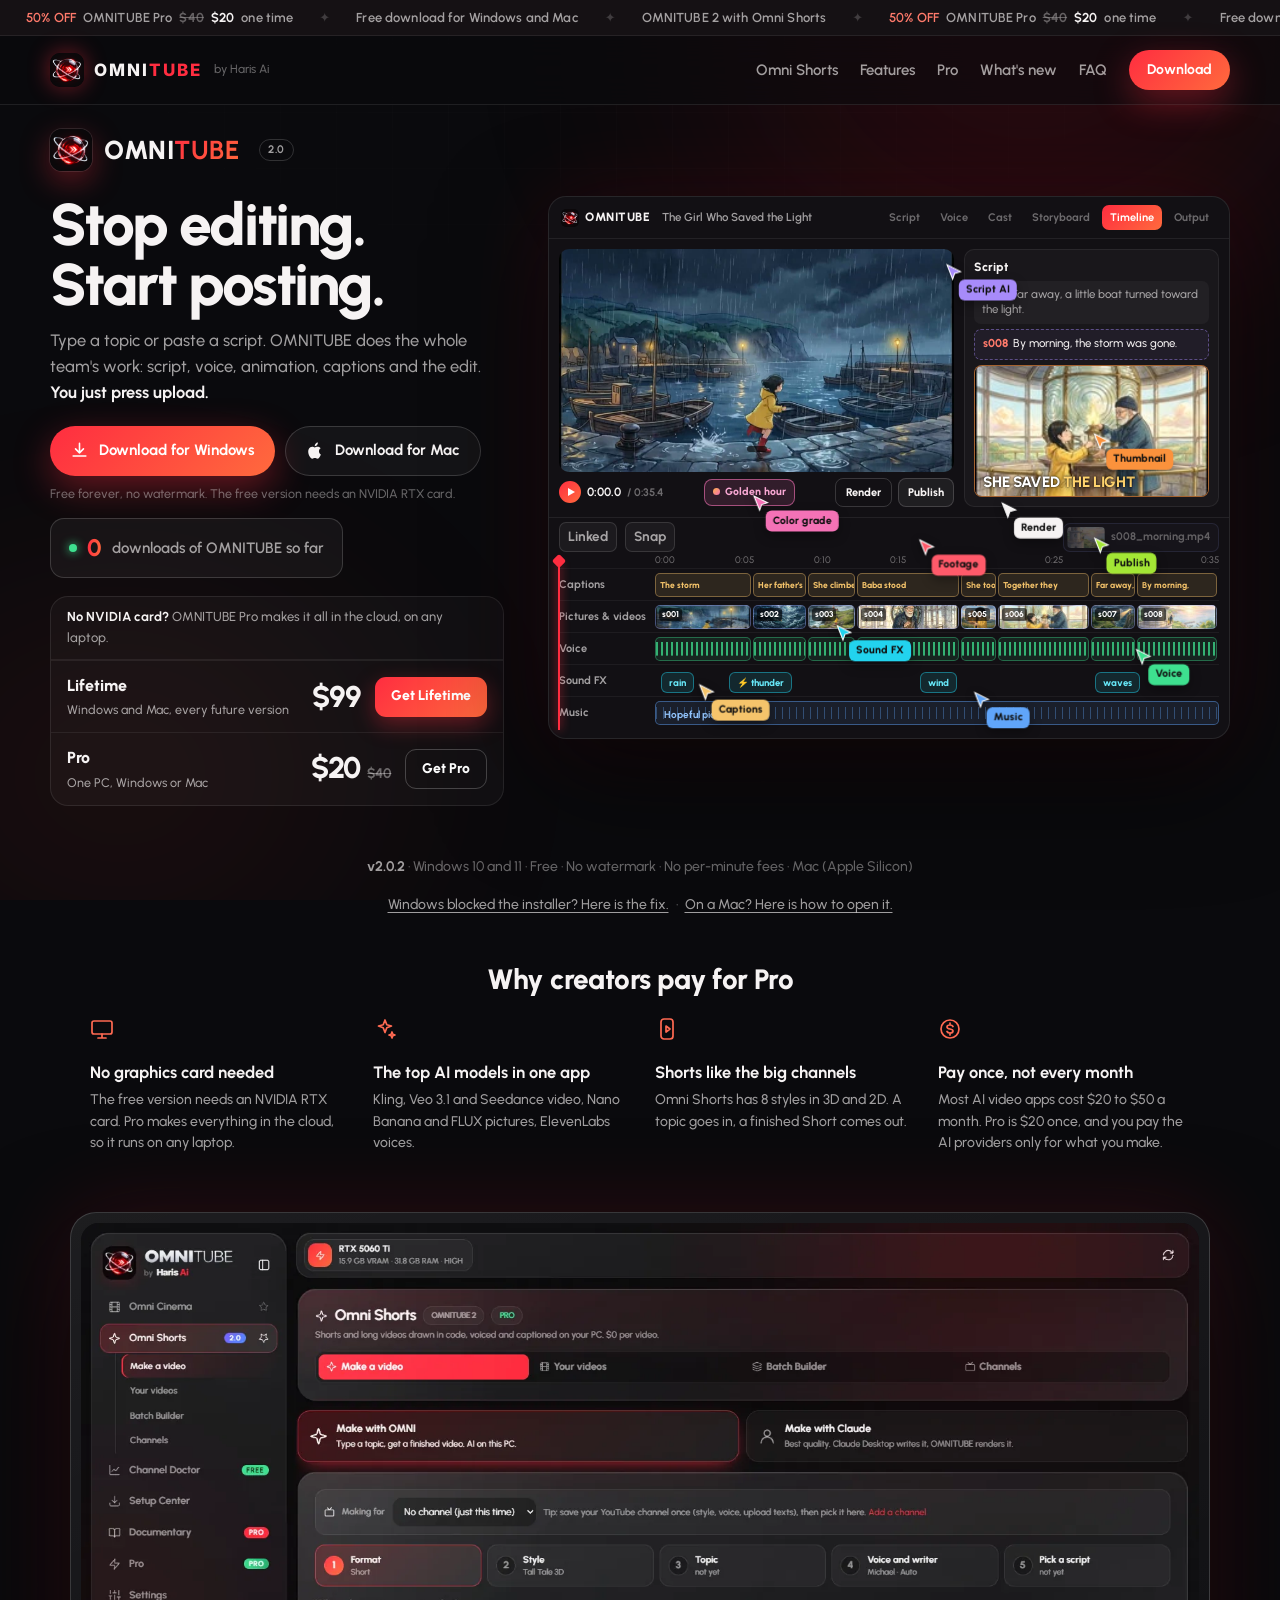
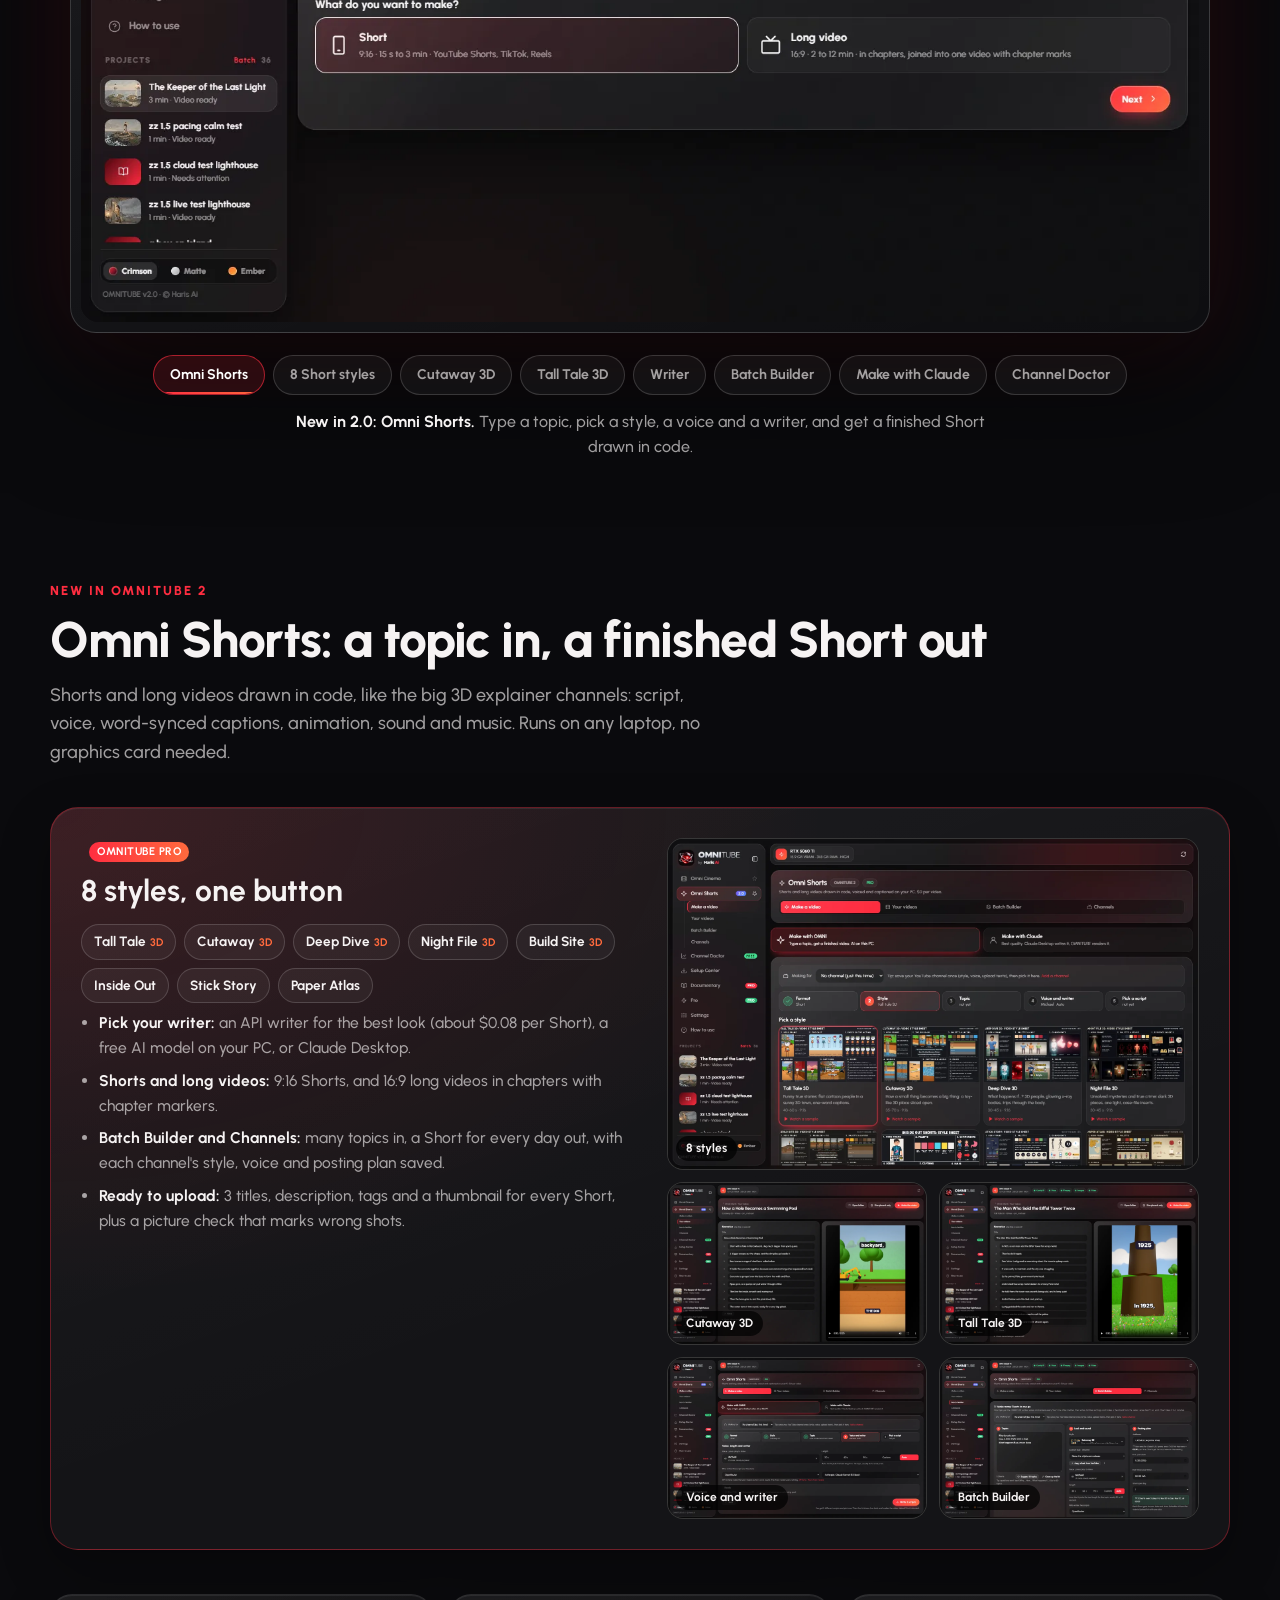
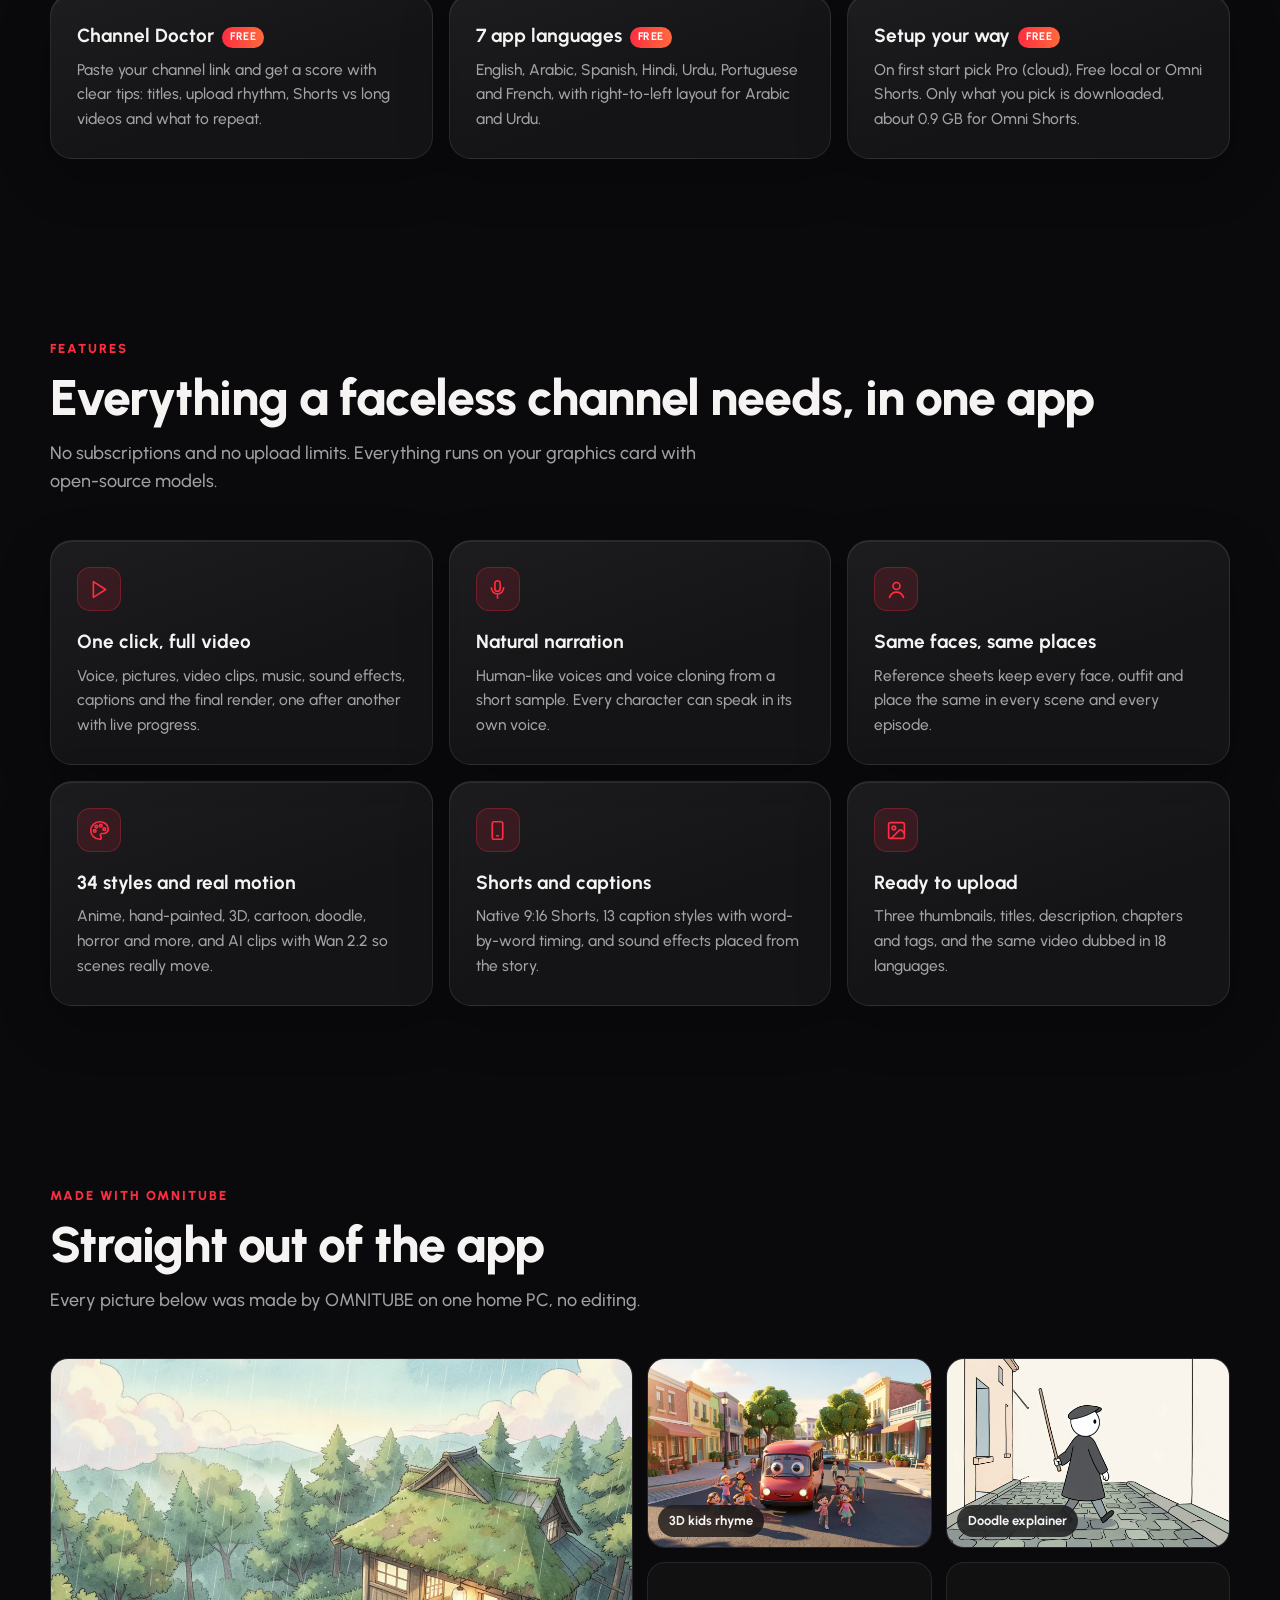
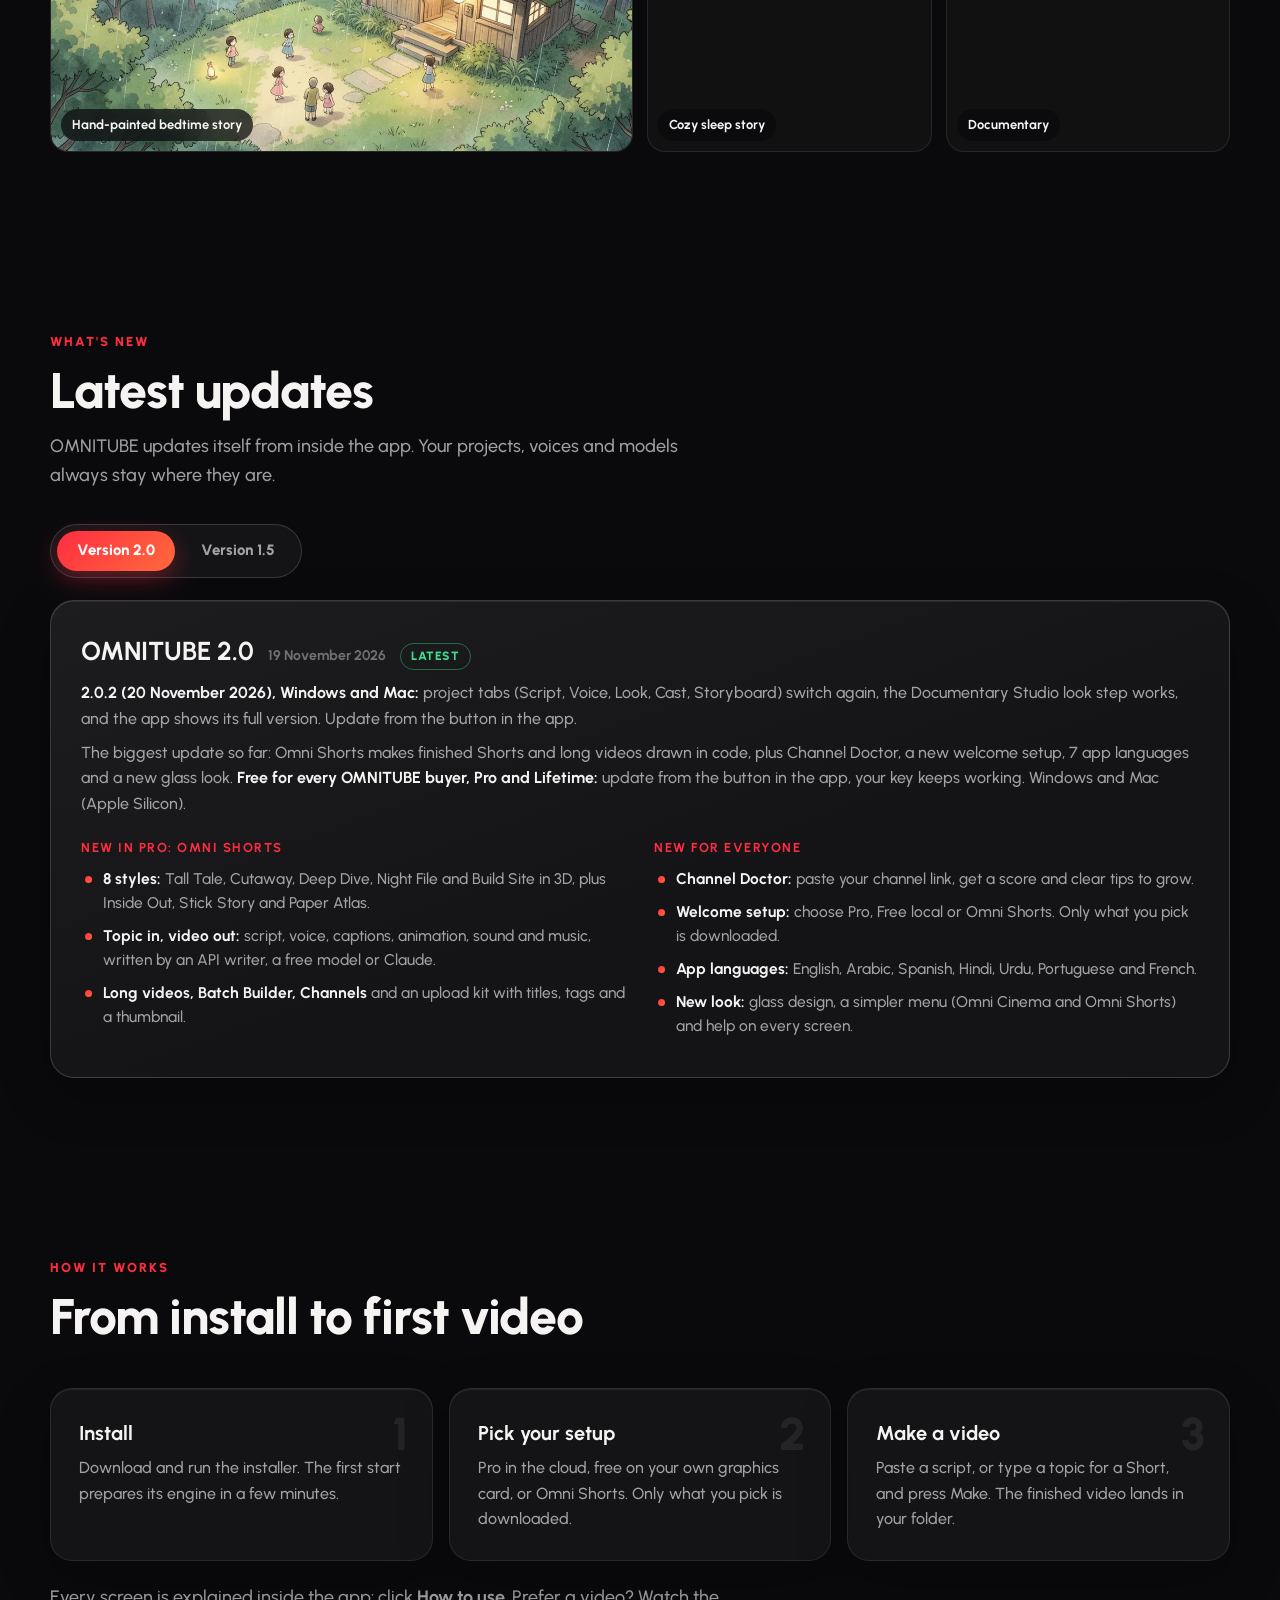
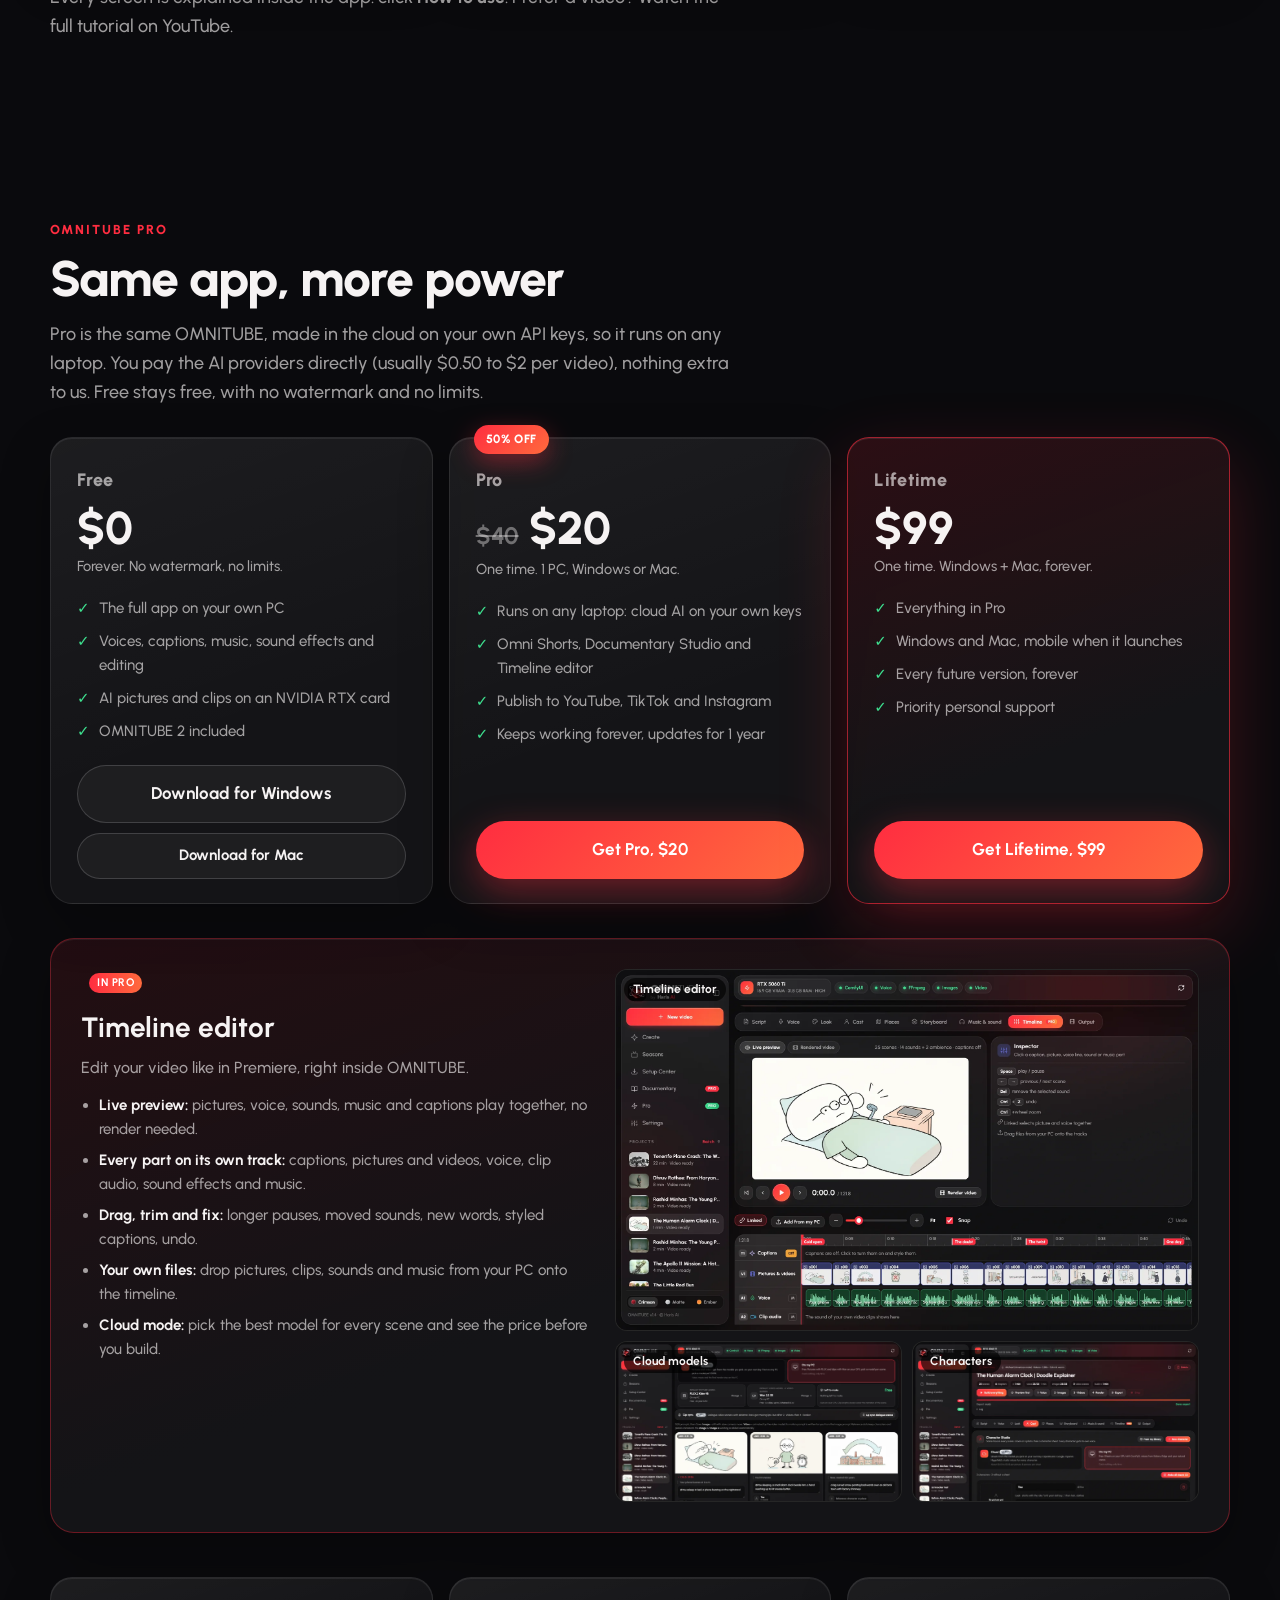
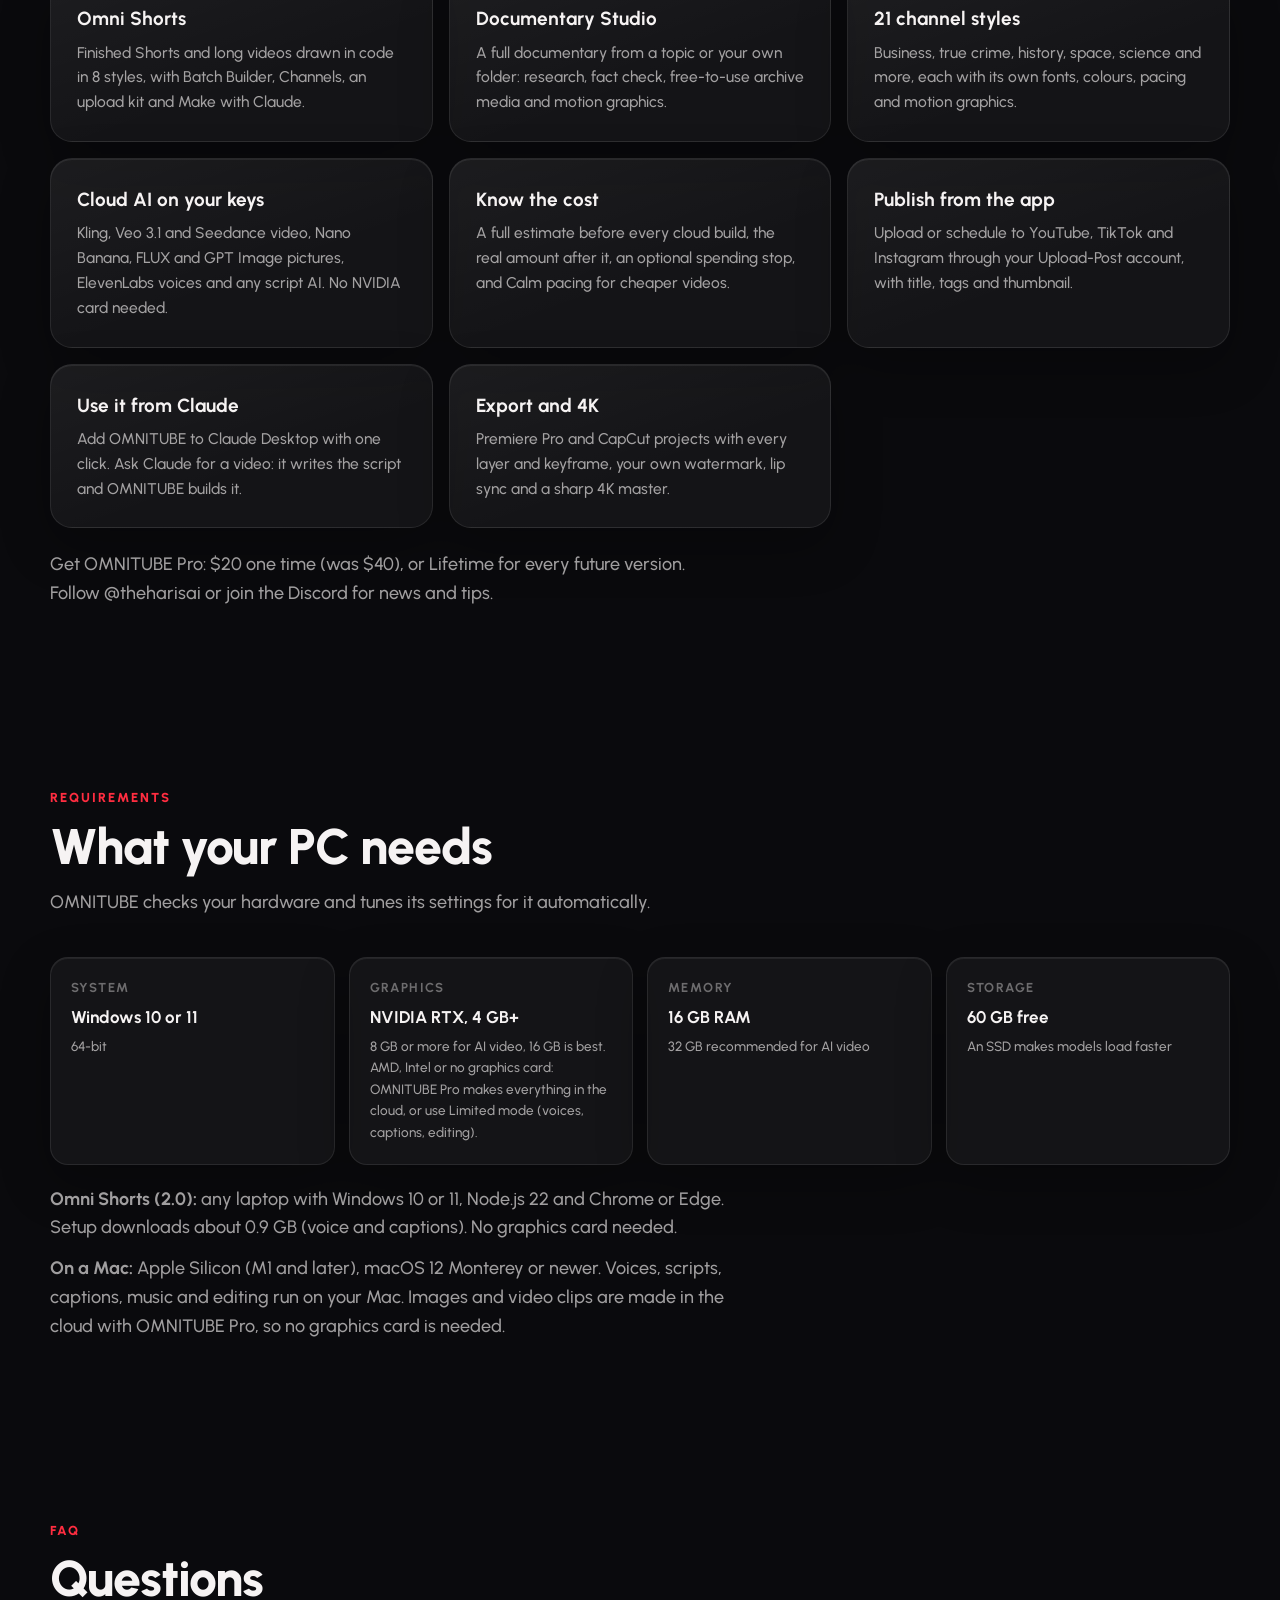
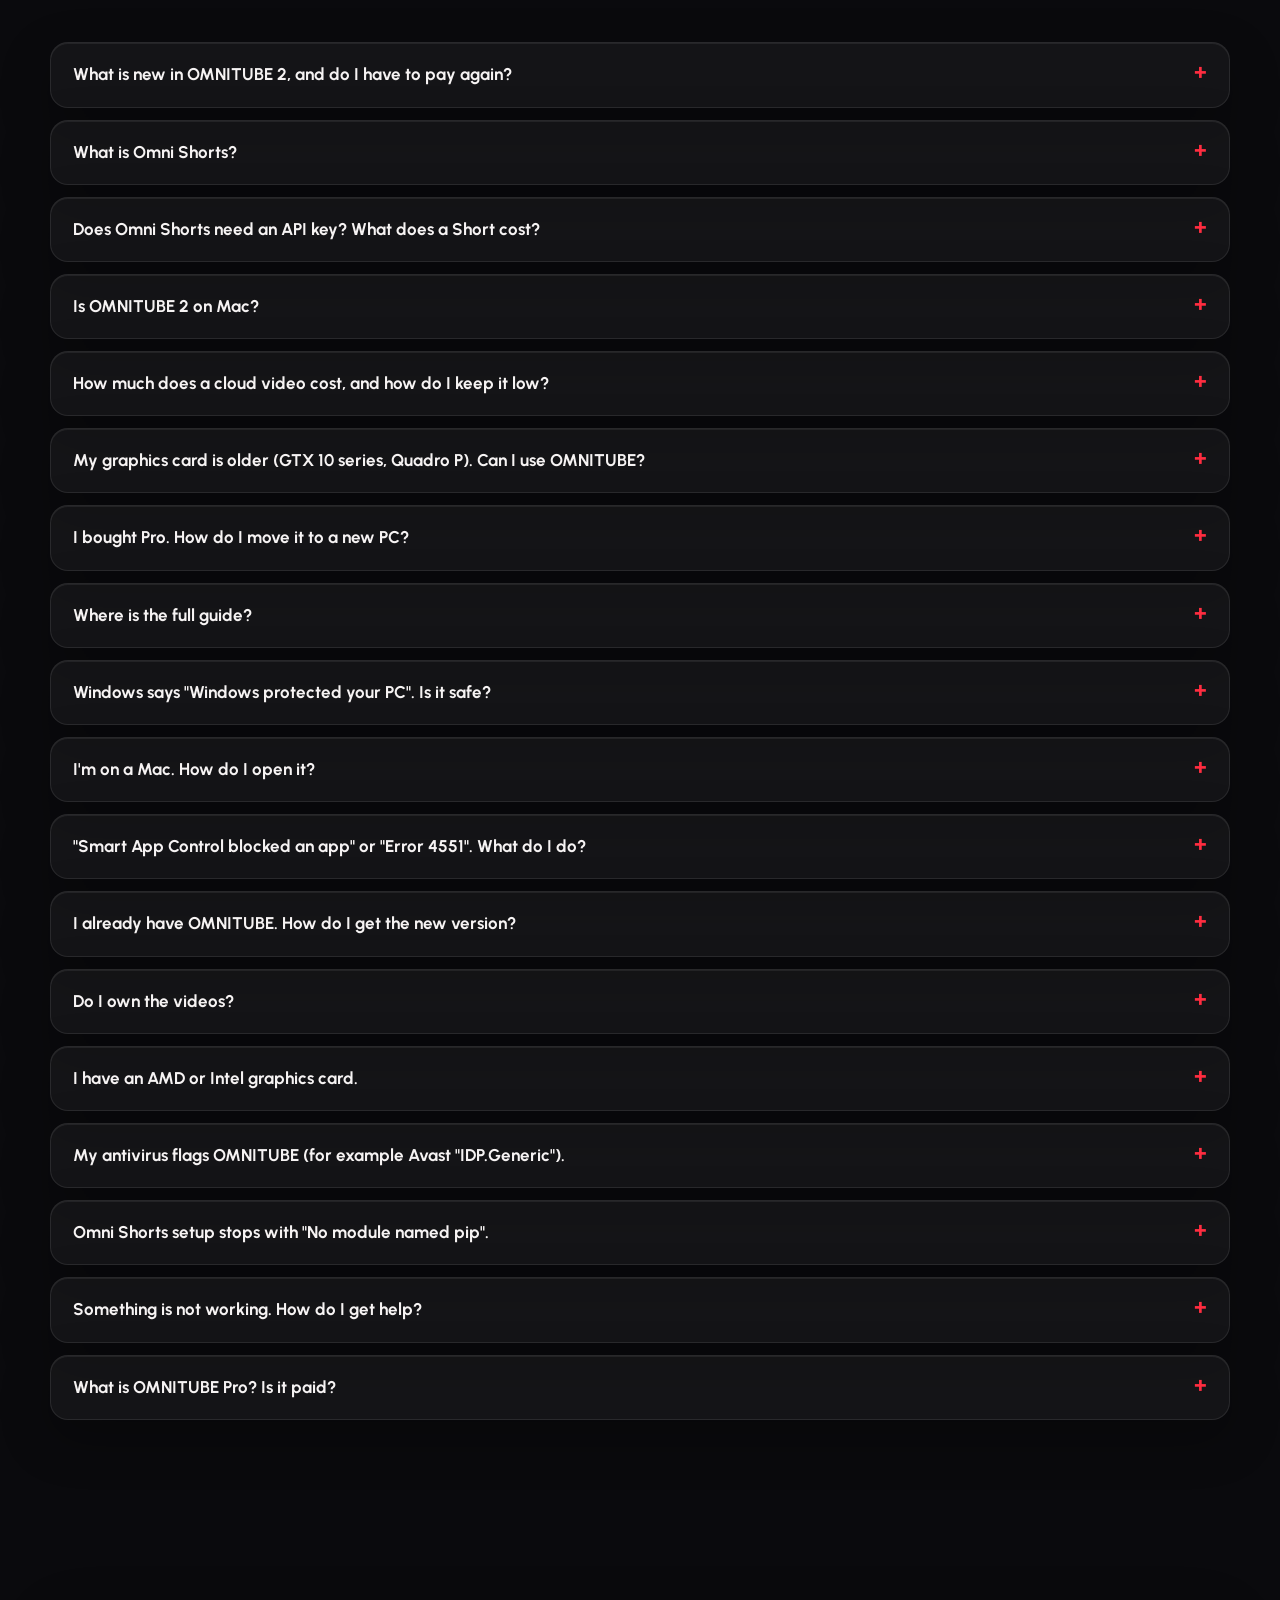
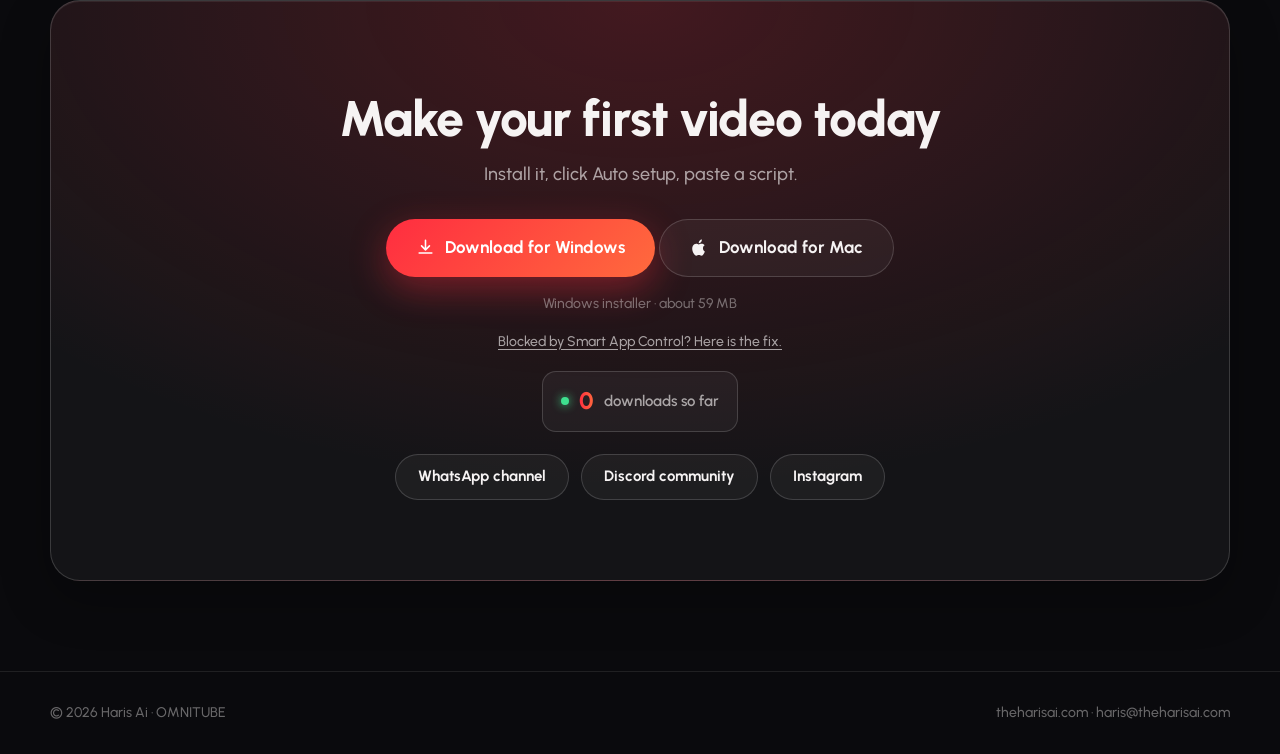
==== commit fedc6695: "OMNITUBE hero v10: 10 named cursors (Script AI, Footage, Voice, Captions, Music, Sound FX, Color gra" ====
--- a/omnitube/index.html
+++ b/omnitube/index.html
@@ -488,6 +488,35 @@
 @media(max-width:1000px){.h9{grid-template-columns:1fr;gap:30px;text-align:center}.h9 .lead{margin-inline:auto}.h9-dl{justify-content:center}.ofx{text-align:left;max-width:560px;margin-inline:auto}.h9-l .hlogo{margin:0 auto}}
 @media(max-width:640px){.ed-script,.ed-tabs{display:none}.ed-main{grid-template-columns:1fr}.ed-tl{--lab:64px}.ed-lab{font-size:9.5px}.edc span{font-size:9.5px}}
 @media(max-width:520px){.h9-dl .btn{width:100%;justify-content:center}.ofx-row{grid-template-columns:1fr auto}.ofx-btn{grid-column:1/-1;justify-content:center}}
+.edc{transition:none!important;will-change:transform}
+.ed-ctrl{gap:6px}
+.ed-pill{padding:4px 8px;border-radius:8px;border:1px solid rgba(255,255,255,.14);color:var(--muted);font-size:10.5px;font-weight:800;white-space:nowrap;transition:all .35s}
+.ed-pill.gold{border-color:rgba(244,114,182,.6);background:rgba(244,114,182,.14);color:#f9a8d4}
+.ed-pub{padding:5px 9px;border-radius:8px;background:rgba(255,255,255,.06);border:1px solid rgba(255,255,255,.16);font-size:11px;font-weight:800;color:var(--text);white-space:nowrap;transition:all .3s}
+.ed-pub.done{background:rgba(163,230,53,.15);border-color:rgba(163,230,53,.55);color:#bef264}
+.ed-prev video{transition:filter 1.2s ease}
+.ed-prev.golden video{filter:saturate(1.35) sepia(.2) contrast(1.06) brightness(1.05) hue-rotate(-8deg)}
+.ed-thumb{position:relative;overflow:hidden;flex:1;min-height:58px;border-radius:8px;border:1px dashed rgba(251,146,60,.45);background:rgba(251,146,60,.05);color:rgba(251,146,60,.8);font-size:10.5px;font-weight:800;display:grid;place-items:center;transition:border-color .3s}
+.ed-thumb i{position:absolute;inset:0;background:url(assets/promo/sc6.jpg) center/cover;opacity:0;transform:scale(1.08);transition:opacity .45s,transform .6s}
+.ed-thumb b{position:absolute;left:8px;bottom:6px;right:8px;color:#fff;font:900 15px/1 Urbanist,sans-serif;letter-spacing:-.3px;text-shadow:0 2px 8px rgba(0,0,0,.8),0 0 2px #000;opacity:0;transition:opacity .4s .2s}
+.ed-thumb b em{font-style:normal;color:#ffd36e}
+.ed-thumb.on{border:1px solid rgba(251,146,60,.6)}
+.ed-thumb.on i{opacity:1;transform:scale(1)}
+.ed-thumb.on b{opacity:1}
+.ed-fxl{position:relative;height:24px}
+.ed-fx{position:absolute;top:3px;padding:2px 7px;border-radius:6px;border:1px solid rgba(34,211,238,.45);background:rgba(34,211,238,.12);color:#67e8f9;font-size:9.5px;font-weight:800;white-space:nowrap}
+.ed-fx.slot{opacity:0;transform:scale(.6);transition:opacity .3s,transform .35s cubic-bezier(.3,1.6,.5,1)}
+.ed-fx.slot.on{opacity:1;transform:scale(1)}
+.ed-music{flex:none!important;width:0;overflow:hidden;white-space:nowrap;transition:width 1.4s cubic-bezier(.3,0,.2,1)}
+.ed-music.on{width:100%}
+.ed-mslot{position:absolute;inset:0;border-radius:5px;border:1px dashed rgba(96,165,250,.35);color:rgba(96,165,250,.7);font-size:10px;font-weight:700;padding:5px 8px;transition:opacity .3s}
+.ed-mslot.hide{opacity:0}
+.ed-music{border-color:rgba(96,165,250,.45)!important;background:repeating-linear-gradient(90deg,rgba(96,165,250,.35) 0 1px,transparent 1px 7px) center/100% 55% no-repeat,rgba(96,165,250,.1)!important;color:#93c5fd!important}
+.edc span{box-shadow:0 4px 12px rgba(0,0,0,.35)}
+.edc[data-c=render] span{color:#111}
+.ed-ctrl>*{white-space:nowrap}.ed-ctrl .tot{font-size:11px}
+.ed-pill:before{content:'';display:inline-block;width:7px;height:7px;margin-right:5px;border-radius:50%;background:#9ca3af;vertical-align:0}
+.ed-pill.gold:before{background:linear-gradient(135deg,#ffb04a,#f472b6)}
 </style>
 </head>
 <body>
@@ -522,10 +551,10 @@
         <div class="ed-tabs"><span>Script</span><span>Voice</span><span>Cast</span><span>Storyboard</span><span class="on">Timeline</span><span>Output</span></div></div>
       <div class="ed-main">
         <div class="ed-pw">
-          <div class="ed-prev"><video src="assets/promo/omnitube-film.mp4" autoplay muted loop playsinline preload="auto"></video><div class="ed-cap" id="edCap"></div><div class="ed-toast" id="edToast">&#10003; Video ready &middot; 1080p</div></div>
-          <div class="ed-ctrl"><span class="ed-play"></span><span id="edTime">0:00.0</span><span class="tot">/ 0:35.4</span><span class="ed-render" id="edRender"><span>Render video</span></span></div>
+          <div class="ed-prev" id="edPrev"><video src="assets/promo/omnitube-film.mp4" autoplay muted loop playsinline preload="auto"></video><div class="ed-cap" id="edCap"></div><div class="ed-toast" id="edToast"></div></div>
+          <div class="ed-ctrl"><span class="ed-play"></span><span id="edTime">0:00.0</span><span class="tot">/ 0:35.4</span><span class="ed-pill" id="edGrade" style="margin-left:auto">Natural</span><span class="ed-render" id="edRender"><span>Render</span></span><span class="ed-pub" id="edPub">Publish</span></div>
         </div>
-        <div class="ed-script"><span class="h">Script</span><p><b>s006</b>Together they set it before the giant lens.</p><p><b>s007</b>Far away, a little boat turned toward the light.</p><p class="ty" id="edType"></p></div>
+        <div class="ed-script"><span class="h">Script</span><p><b>s007</b>Far away, a little boat turned toward the light.</p><p class="ty" id="edType"></p><div class="ed-thumb" id="edThumb">Thumbnail<i></i><b>SHE SAVED <em>THE LIGHT</em></b></div></div>
       </div>
       <div class="ed-tl" id="edTl">
         <div class="ed-bar"><span class="pill">Linked</span><span class="pill">Snap</span><span class="ed-src" id="edSrc"><img src="assets/promo/sc8.jpg" alt="">s008_morning.mp4</span></div>
@@ -533,13 +562,20 @@
         <div class="ed-trk"><span class="ed-lab">Captions</span><div class="ed-lane"><span class="ed-off" id="edOff">Off</span><div class="ed-capbar" id="edCapbar"><span style="--w:17.30%">The storm</span><span style="--w:9.85%">Her father's</span><span style="--w:8.61%">She climbed</span><span style="--w:18.43%">Baba stood</span><span style="--w:6.57%">She took</span><span style="--w:16.51%">Together they</span><span style="--w:8.27%">Far away,</span><span style="--w:14.48%">By morning,</span></div></div></div>
         <div class="ed-trk"><span class="ed-lab">Pictures &amp; videos</span><div class="ed-lane"><span class="ed-clip" style="--w:17.30%;background-image:url(assets/promo/sc1.jpg)"><b>s001</b></span><span class="ed-clip" style="--w:9.85%;background-image:url(assets/promo/sc2.jpg)"><b>s002</b></span><span class="ed-clip" style="--w:8.61%;background-image:url(assets/promo/sc3.jpg)"><b>s003</b></span><span class="ed-clip" style="--w:18.43%;background-image:url(assets/promo/sc4.jpg)"><b>s004</b></span><span class="ed-clip" style="--w:6.57%;background-image:url(assets/promo/sc5.jpg)"><b>s005</b></span><span class="ed-clip" style="--w:16.51%;background-image:url(assets/promo/sc6.jpg)"><b>s006</b></span><span class="ed-clip" style="--w:8.27%;background-image:url(assets/promo/sc7.jpg)"><b>s007</b></span><span class="ed-clip slot" id="edSlot" style="--w:14.48%"><b>s008</b></span></div></div>
         <div class="ed-trk"><span class="ed-lab">Voice</span><div class="ed-lane"><span class="ed-voice" style="--w:17.30%"></span><span class="ed-voice" style="--w:9.85%"></span><span class="ed-voice" style="--w:8.61%"></span><span class="ed-voice" style="--w:18.43%"></span><span class="ed-voice" style="--w:6.57%"></span><span class="ed-voice" style="--w:16.51%"></span><span class="ed-voice" style="--w:8.27%"></span><span class="ed-voice slot" id="edVslot" style="--w:14.48%"></span></div></div>
-        <div class="ed-trk"><span class="ed-lab">Music</span><div class="ed-lane"><span class="ed-music">Hopeful piano</span></div></div>
+        <div class="ed-trk"><span class="ed-lab">Sound FX</span><div class="ed-lane ed-fxl"><span class="ed-fx" style="left:1%">rain</span><span class="ed-fx slot" id="edFx" style="left:13%">&#9889; thunder</span><span class="ed-fx" style="left:47%">wind</span><span class="ed-fx" style="left:78%">waves</span></div></div>
+        <div class="ed-trk"><span class="ed-lab">Music</span><div class="ed-lane" id="edMlane"><span class="ed-mslot" id="edMslot">Add music</span><span class="ed-music" id="edMusic">Hopeful piano</span></div></div>
         <div class="ed-ph" id="edPh"></div>
       </div>
       <div class="edc" data-c="script" style="--c:#a78bfa"><svg viewBox="0 0 24 24"><path d="M3 2l7.5 19 2.6-7.6L21 11z"/></svg><span>Script AI</span></div>
-      <div class="edc" data-c="anim" style="--c:#ff5a6a"><svg viewBox="0 0 24 24"><path d="M3 2l7.5 19 2.6-7.6L21 11z"/></svg><span>Animator</span><img src="assets/promo/sc8.jpg" alt=""></div>
+      <div class="edc" data-c="foot" style="--c:#ff5a6a"><svg viewBox="0 0 24 24"><path d="M3 2l7.5 19 2.6-7.6L21 11z"/></svg><span>Footage</span><img src="assets/promo/sc8.jpg" alt=""></div>
       <div class="edc" data-c="voice" style="--c:#3ee08f"><svg viewBox="0 0 24 24"><path d="M3 2l7.5 19 2.6-7.6L21 11z"/></svg><span>Voice</span></div>
       <div class="edc" data-c="cap" style="--c:#f5c46b"><svg viewBox="0 0 24 24"><path d="M3 2l7.5 19 2.6-7.6L21 11z"/></svg><span>Captions</span></div>
+      <div class="edc" data-c="music" style="--c:#60a5fa"><svg viewBox="0 0 24 24"><path d="M3 2l7.5 19 2.6-7.6L21 11z"/></svg><span>Music</span></div>
+      <div class="edc" data-c="sfx" style="--c:#22d3ee"><svg viewBox="0 0 24 24"><path d="M3 2l7.5 19 2.6-7.6L21 11z"/></svg><span>Sound FX</span></div>
+      <div class="edc" data-c="grade" style="--c:#f472b6"><svg viewBox="0 0 24 24"><path d="M3 2l7.5 19 2.6-7.6L21 11z"/></svg><span>Color grade</span></div>
+      <div class="edc" data-c="thumb" style="--c:#fb923c"><svg viewBox="0 0 24 24"><path d="M3 2l7.5 19 2.6-7.6L21 11z"/></svg><span>Thumbnail</span></div>
+      <div class="edc" data-c="render" style="--c:#f6f3f3"><svg viewBox="0 0 24 24"><path d="M3 2l7.5 19 2.6-7.6L21 11z"/></svg><span>Render</span></div>
+      <div class="edc" data-c="pub" style="--c:#a3e635"><svg viewBox="0 0 24 24"><path d="M3 2l7.5 19 2.6-7.6L21 11z"/></svg><span>Publish</span></div>
     </div>
   </div>
   <div class="meta"><b id="vlabel">v2.0</b> · Windows 10 and 11 · Free · No watermark · No per-minute fees · Mac (Apple Silicon)</div>
@@ -941,34 +977,50 @@
 <script>(function(){var END=Date.parse('2026-11-25T23:59:00+05:00');function tick(){var ms=END-Date.now(),on=ms>0;document.querySelectorAll('.offer-on').forEach(function(e){e.hidden=!on});document.querySelectorAll('.offer-off').forEach(function(e){e.hidden=on});if(!on)return;var h=Math.floor(ms/3600000),m=Math.floor(ms%3600000/60000);document.querySelectorAll('.cd').forEach(function(e){e.textContent=h+'h '+(m<10?'0':'')+m+'m'})}tick();setInterval(tick,30000)})();</script>
 <script>(function(){var END=Date.parse('2026-11-25T23:59:00+05:00');function p(n){return (n<10?'0':'')+n}function f(){var s=Math.max(0,Math.floor((END-Date.now())/1000));var v={'t-h':p(Math.floor(s/3600)),'t-m':p(Math.floor(s%3600/60)),'t-s':p(s%60)};for(var k in v){document.querySelectorAll('.'+k).forEach(function(e){e.textContent=v[k]})}}f();setInterval(f,1000)})();</script>
 <script>(function(){var ed=document.getElementById('ed');if(!ed)return;
-function q(s){return ed.querySelector(s)}var v=q('video'),ph=q('#edPh'),tl=q('#edTl'),tm=q('#edTime'),cap=q('#edCap');
-var TOT=35.44,LINES=["The storm came faster than anyone expected.", "Her father's boat was still out there.", "She climbed the cliff path, all the way to Baba.", "Baba stood beside the great lamp. It was broken.", "She took the little lantern from his hands.", "Together they set it before the giant lens.", "Far away, a little boat turned toward the light.", "By morning, the storm was gone."],capOn=false;
-var cur={};ed.querySelectorAll('.edc').forEach(function(c){cur[c.dataset.c]=c});
+function q(s){return ed.querySelector(s)}var v=q('video'),ph=q('#edPh'),tl=q('#edTl'),tm=q('#edTime'),cap=q('#edCap'),toast=q('#edToast');
+var TOT=35.44,LINES=["The storm came faster than anyone expected.", "Her father's boat was still out there.", "She climbed the cliff path, all the way to Baba.", "Baba stood beside the great lamp. It was broken.", "She took the little lantern from his hands.", "Together they set it before the giant lens.", "Far away, a little boat turned toward the light.", "By morning, the storm was gone."],capOn=false,ST={},HOME={script:[.58,.12],foot:[.54,.63],voice:[.03,.72],cap:[.22,.9],music:[.62,.91],sfx:[.42,.79],grade:[.3,.55],thumb:[.72,.3],render:[.66,.56],pub:[.8,.63]};
+ed.querySelectorAll('.edc').forEach(function(c,i){ST[c.dataset.c]={el:c,x:0,y:0,m:false,ph:i*1.7}});
 function fmt(s){var m=Math.floor(s/60),r=s-m*60;return m+':'+(r<10?'0':'')+r.toFixed(1)}
-function frame(){if(v.duration){var p=v.currentTime/v.duration,lab=parseFloat(getComputedStyle(tl).getPropertyValue('--lab'))||96,w=tl.clientWidth-20-lab;
+function ease(p){return p<.5?4*p*p*p:1-Math.pow(-2*p+2,3)/2}
+function frame(now){if(v.duration){var p=v.currentTime/v.duration,lab=parseFloat(getComputedStyle(tl).getPropertyValue('--lab'))||96,w=tl.clientWidth-20-lab;
 ph.style.left=(10+lab+w*p)+'px';tm.textContent=fmt(p*TOT);
 if(capOn){var i=Math.min(LINES.length-1,Math.floor(p*LINES.length)),wd=LINES[i].split(' '),k=Math.floor((p*LINES.length-i)*wd.length);
-cap.innerHTML=wd.map(function(x,j){return j===k?'<i>'+x+'</i>':x}).join(' ')}}requestAnimationFrame(frame)}
+cap.innerHTML=wd.map(function(x,j){return j===k?'<i>'+x+'</i>':x}).join(' ')}}
+for(var key in ST){var s=ST[key],x,y;if(s.m){var e=Math.min(1,(now-s.t0)/s.d),f=ease(e),a=1-f;x=a*a*s.sx+2*a*f*s.cx+f*f*s.tx;y=a*a*s.sy+2*a*f*s.cy+f*f*s.ty;s.x=x;s.y=y;
+if(e>=1){s.m=false;s.res&&s.res()}}else{x=s.x+Math.sin(now/900+s.ph)*2.2;y=s.y+Math.cos(now/1100+s.ph)*1.8}
+s.el.style.transform='translate3d('+x.toFixed(1)+'px,'+y.toFixed(1)+'px,0)'}requestAnimationFrame(frame)}
 function sleep(ms){return new Promise(function(r){setTimeout(r,ms)})}
+function move(k,x,y,d){var s=ST[k];return new Promise(function(res){var dx=x-s.x,dy=y-s.y,L=Math.hypot(dx,dy)||1,bend=(s.ph%2<1?1:-1)*Math.min(60,L*.22);
+s.sx=s.x;s.sy=s.y;s.tx=x;s.ty=y;s.cx=(s.x+x)/2-dy/L*bend;s.cy=(s.y+y)/2+dx/L*bend;s.t0=performance.now();s.d=d||Math.max(650,Math.min(1300,L*2.6));s.res=res;s.m=true})}
 function at(el,fx,fy){var a=ed.getBoundingClientRect(),b=el.getBoundingClientRect();return[b.left-a.left+b.width*fx,b.top-a.top+b.height*fy]}
-function go(c,el,fx,fy){var p=at(el,fx,fy);c.style.transform='translate('+p[0]+'px,'+p[1]+'px)'}
-function home(c,fx,fy){c.style.transform='translate('+ed.clientWidth*fx+'px,'+ed.clientHeight*fy+'px)'}
-function click(c){c.classList.add('clk');setTimeout(function(){c.classList.remove('clk')},250)}
+function go(k,el,fx,fy,d){var p=at(el,fx,fy);return move(k,p[0],p[1],d)}
+function home(k,d){var h=HOME[k];return move(k,ed.clientWidth*h[0],ed.clientHeight*h[1],d||1000)}
+function click(k){var c=ST[k].el;c.classList.add('clk');setTimeout(function(){c.classList.remove('clk')},220)}
+function say(txt){toast.textContent=txt;toast.classList.add('show')}
 function reset(){q('#edType').textContent='';q('#edSlot').classList.remove('fill');q('#edSrc').classList.remove('used');q('#edVslot').classList.remove('grow');
-q('#edOff').classList.remove('on');q('#edCapbar').classList.remove('on');capOn=false;cap.classList.remove('on');q('#edToast').classList.remove('show');
-home(cur.script,.62,.14);home(cur.anim,.84,.52);home(cur.voice,.05,.83);home(cur.cap,.42,.86)}
-async function script(){var ty=q('#edType');go(cur.script,ty,.06,.5);await sleep(1050);ty.classList.add('on');var s='s008 '+LINES[7];
-for(var i=0;i<s.length;i++){ty.innerHTML=i<4?'<b>'+s.slice(0,i+1)+'</b>':'<b>s008</b>'+s.slice(5,i+1);await sleep(42)}ty.classList.remove('on')}
-async function anim(){await sleep(350);var src=q('#edSrc'),slot=q('#edSlot');go(cur.anim,src,.25,.5);await sleep(1050);click(cur.anim);src.classList.add('used');
-cur.anim.classList.add('drag');await sleep(200);go(cur.anim,slot,.35,.5);await sleep(1100);cur.anim.classList.remove('drag');slot.classList.add('fill');await sleep(300);home(cur.anim,.84,.52)}
-async function voice(){var s=q('#edVslot');go(cur.voice,s.previousElementSibling,1,.5);await sleep(1050);click(cur.voice);s.classList.add('grow');await sleep(900);home(cur.voice,.05,.83)}
-async function caps(){await sleep(300);var o=q('#edOff');go(cur.cap,o,.5,.5);await sleep(1050);click(cur.cap);o.classList.add('on');q('#edCapbar').classList.add('on');capOn=true;cap.classList.add('on');await sleep(900);home(cur.cap,.42,.86)}
-async function run(){for(;;){reset();await sleep(900);await Promise.all([script(),anim()]);await sleep(200);await Promise.all([voice(),caps()]);await sleep(700);
-var r=q('#edRender');go(cur.script,r,.5,.5);await sleep(1100);click(cur.script);r.classList.add('busy');await sleep(1600);r.classList.remove('busy');
-q('#edToast').classList.add('show');await sleep(2600)}}
+q('#edOff').classList.remove('on');q('#edCapbar').classList.remove('on');capOn=false;cap.classList.remove('on');toast.classList.remove('show');
+q('#edFx').classList.remove('on');q('#edMusic').classList.remove('on');q('#edMslot').classList.remove('hide');q('#edPrev').classList.remove('golden');
+var g=q('#edGrade');g.classList.remove('gold');g.textContent='Natural';q('#edThumb').classList.remove('on');var pb=q('#edPub');pb.classList.remove('done');pb.textContent='Publish'}
+async function tScript(){await sleep(100);var ty=q('#edType');await go('script',ty,.06,.5);ty.classList.add('on');var s='s008 '+LINES[7];
+for(var i=0;i<s.length;i++){ty.innerHTML=i<4?'<b>'+s.slice(0,i+1)+'</b>':'<b>s008</b>'+s.slice(5,i+1);await sleep(38)}ty.classList.remove('on');await home('script')}
+async function tFoot(){await sleep(300);var src=q('#edSrc'),slot=q('#edSlot');await go('foot',src,.2,.5);click('foot');src.classList.add('used');ST.foot.el.classList.add('drag');
+await sleep(180);await go('foot',slot,.35,.5,1150);ST.foot.el.classList.remove('drag');slot.classList.add('fill');await sleep(250);await home('foot')}
+async function tMusic(){await sleep(700);await go('music',q('#edMslot'),.12,.5);click('music');q('#edMslot').classList.add('hide');q('#edMusic').classList.add('on');await sleep(900);await home('music')}
+async function tSfx(){await sleep(1100);await go('sfx',q('#edFx'),.3,.5);click('sfx');q('#edFx').classList.add('on');await sleep(500);await home('sfx')}
+async function tVoice(){await sleep(2300);var s=q('#edVslot');await go('voice',s.previousElementSibling,1,.5);click('voice');s.classList.add('grow');await sleep(800);await home('voice')}
+async function tCap(){await sleep(1700);var o=q('#edOff');await go('cap',o,.5,.5);click('cap');o.classList.add('on');q('#edCapbar').classList.add('on');capOn=true;cap.classList.add('on');await sleep(500);await home('cap')}
+async function tGrade(){await sleep(2600);var g=q('#edGrade');await go('grade',g,.5,.5);click('grade');g.classList.add('gold');g.textContent='Golden hour';q('#edPrev').classList.add('golden');await sleep(600);await home('grade')}
+async function tThumb(){await sleep(3200);var b=q('#edThumb');await go('thumb',b,.5,.5);click('thumb');b.classList.add('on');await sleep(600);await home('thumb')}
+async function run(){for(;;){reset();await sleep(500);
+await Promise.all([tScript(),tFoot(),tMusic(),tSfx(),tVoice(),tCap(),tGrade(),tThumb()]);
+var r=q('#edRender');await go('render',r,.5,.5);click('render');r.classList.add('busy');await sleep(1600);r.classList.remove('busy');say('\u2713 Video ready \u00b7 1080p');
+home('render');var pb=q('#edPub');await go('pub',pb,.5,.5);click('pub');pb.classList.add('done');pb.textContent='\u2713 Live';say('\u2713 Published to YouTube');
+await sleep(500);home('pub');await sleep(2600);
+var ks=Object.keys(HOME);for(var i=0;i<ks.length;i++)home(ks[i],900);await sleep(700)}}
+for(var k in HOME){ST[k].x=ed.clientWidth*HOME[k][0];ST[k].y=ed.clientHeight*HOME[k][1]}
 requestAnimationFrame(frame);
-if(matchMedia('(prefers-reduced-motion: reduce)').matches){q('#edSlot').classList.add('fill');q('#edVslot').classList.add('grow');q('#edOff').classList.add('on');q('#edCapbar').classList.add('on');reset=function(){};
-ed.querySelectorAll('.edc').forEach(function(c){c.style.display='none'});return}
+if(matchMedia('(prefers-reduced-motion: reduce)').matches){q('#edSlot').classList.add('fill');q('#edVslot').classList.add('grow');q('#edOff').classList.add('on');q('#edCapbar').classList.add('on');
+q('#edFx').classList.add('on');q('#edMusic').classList.add('on');q('#edMslot').classList.add('hide');q('#edThumb').classList.add('on');for(var k2 in ST)ST[k2].el.style.display='none';return}
 run()})();</script>
 </body>
 </html>
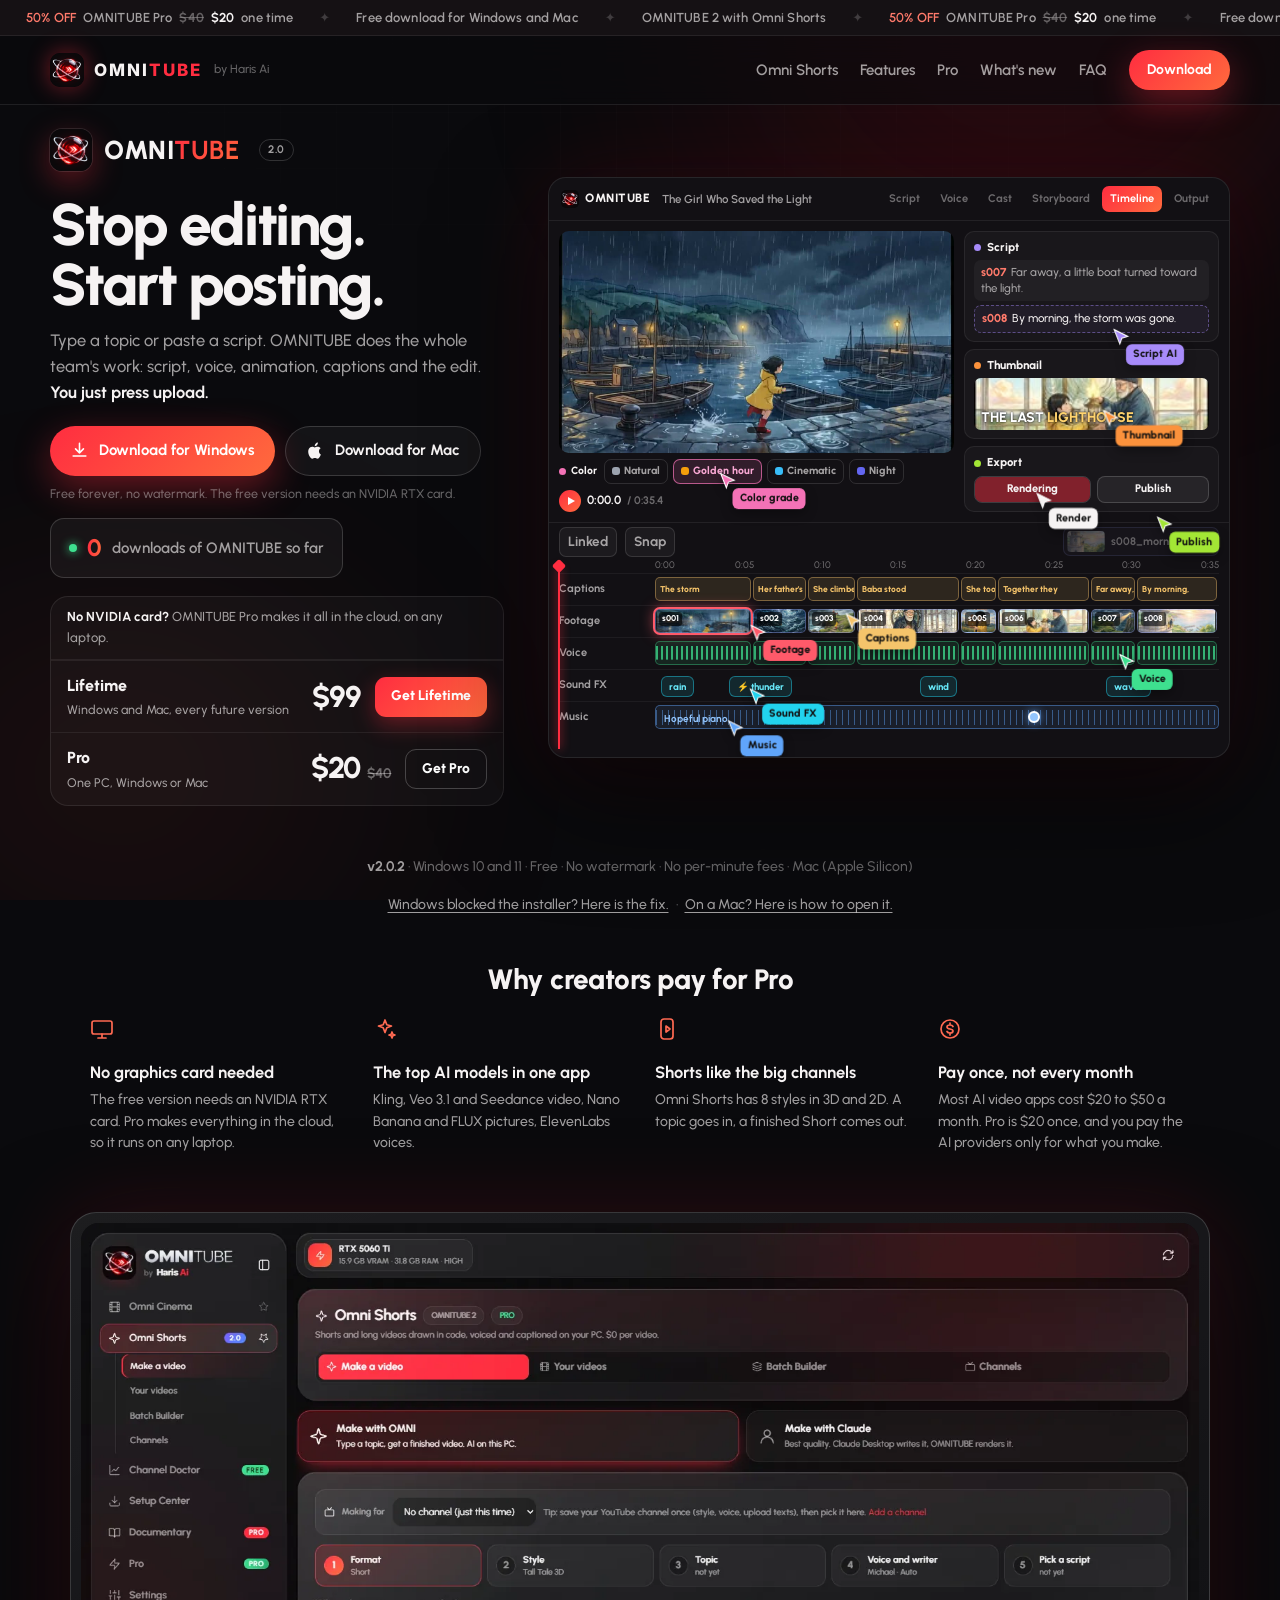
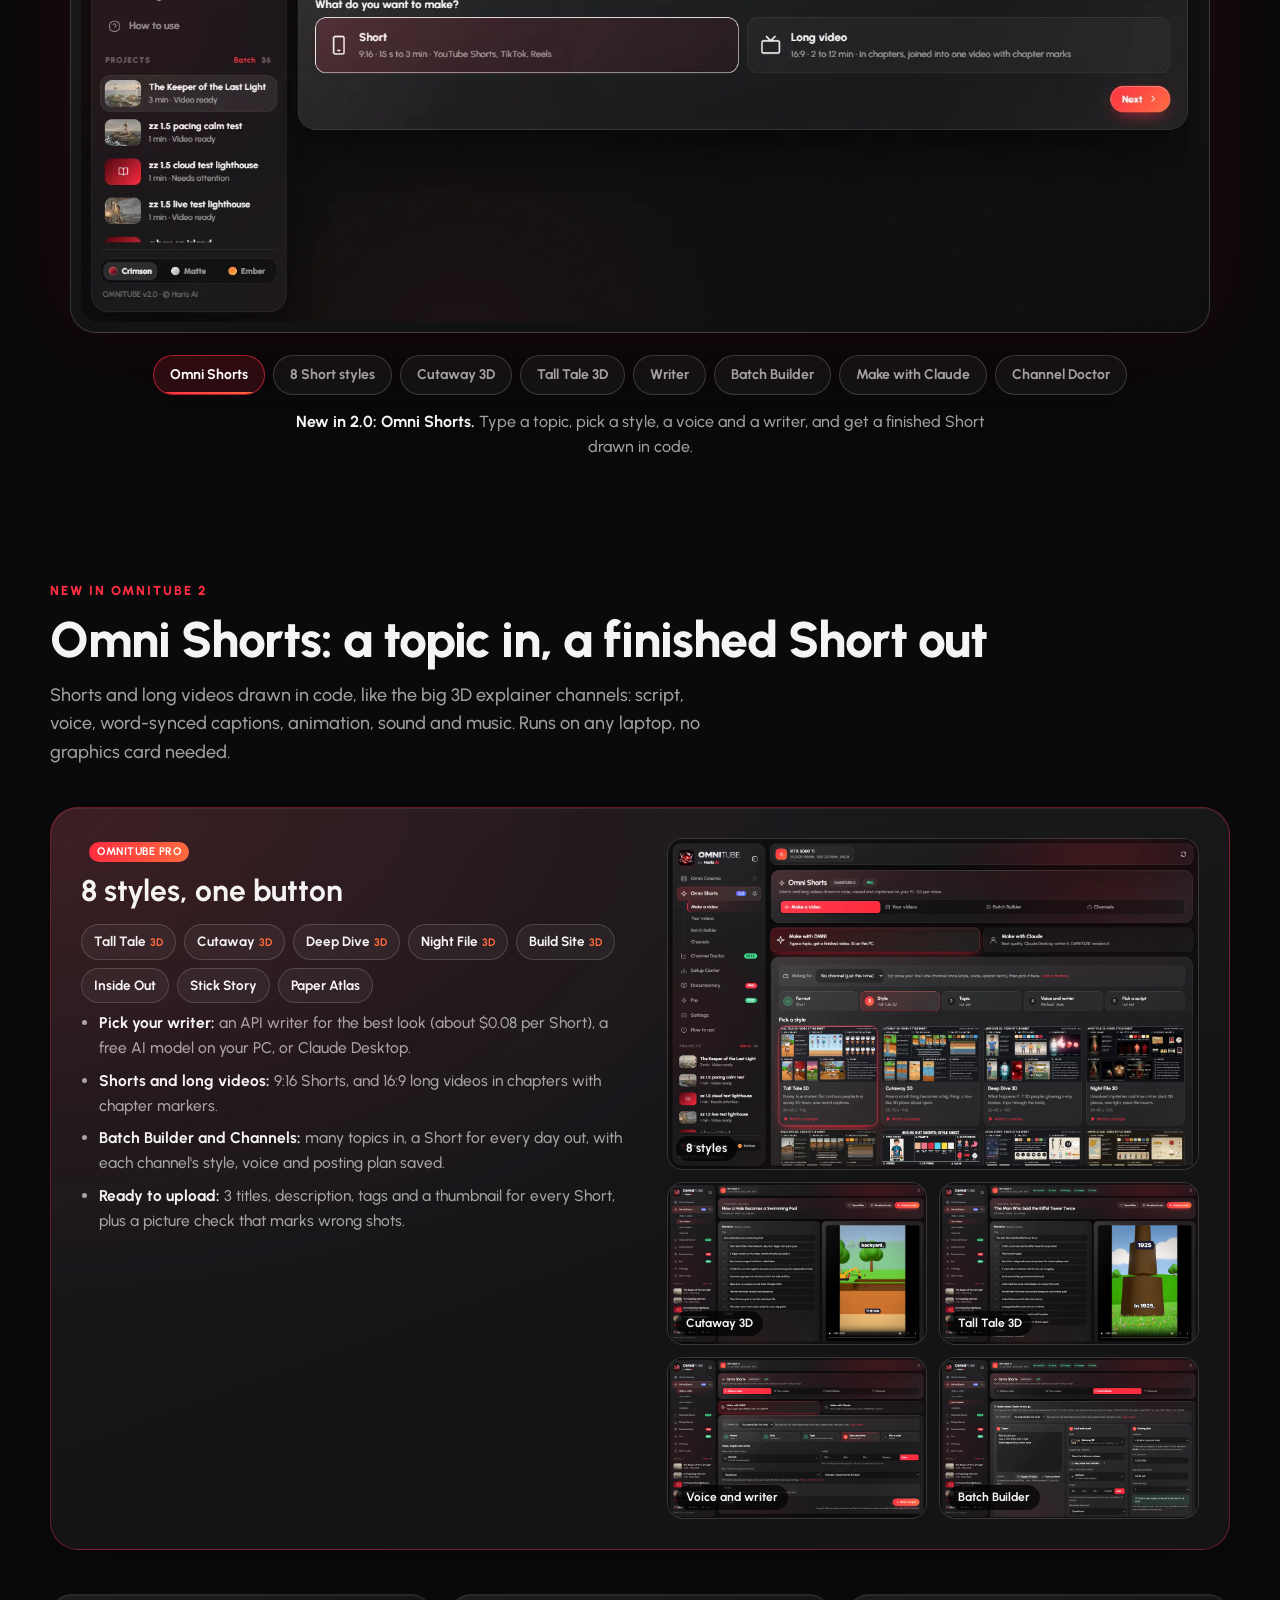
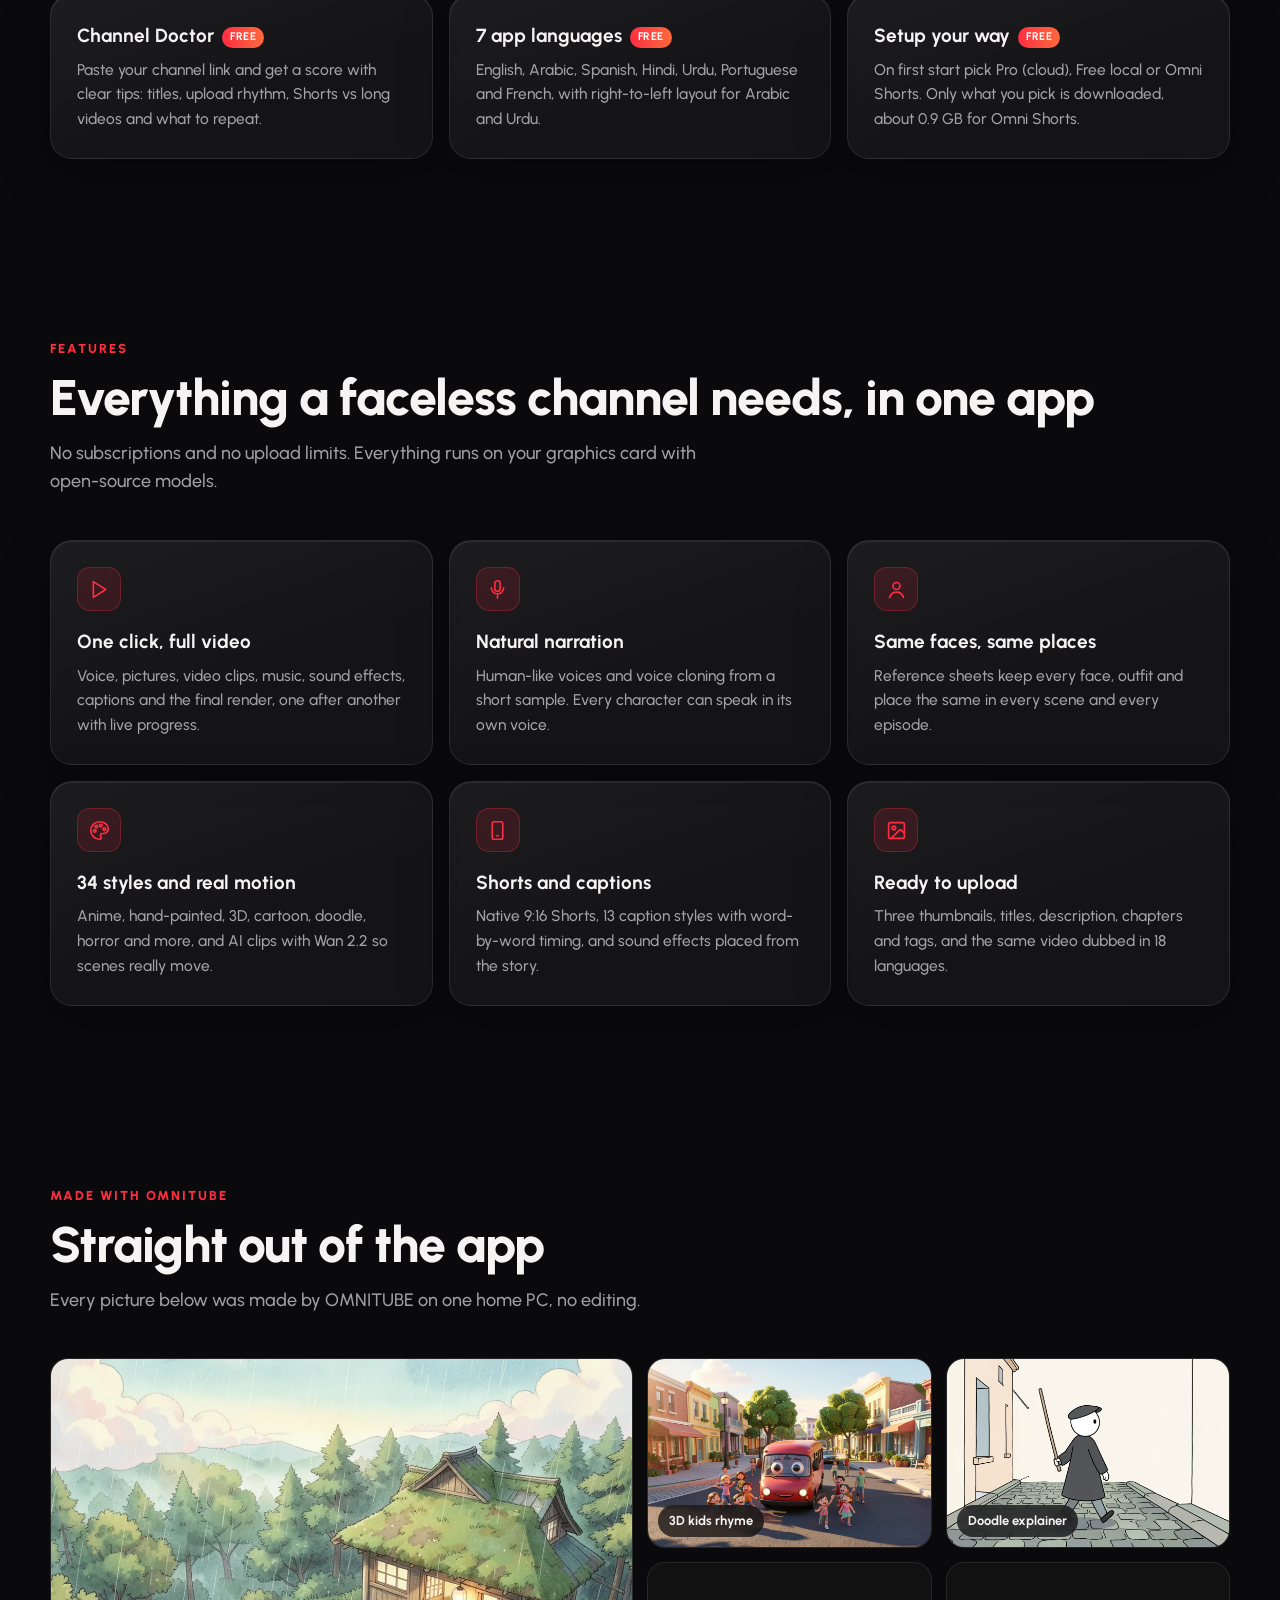
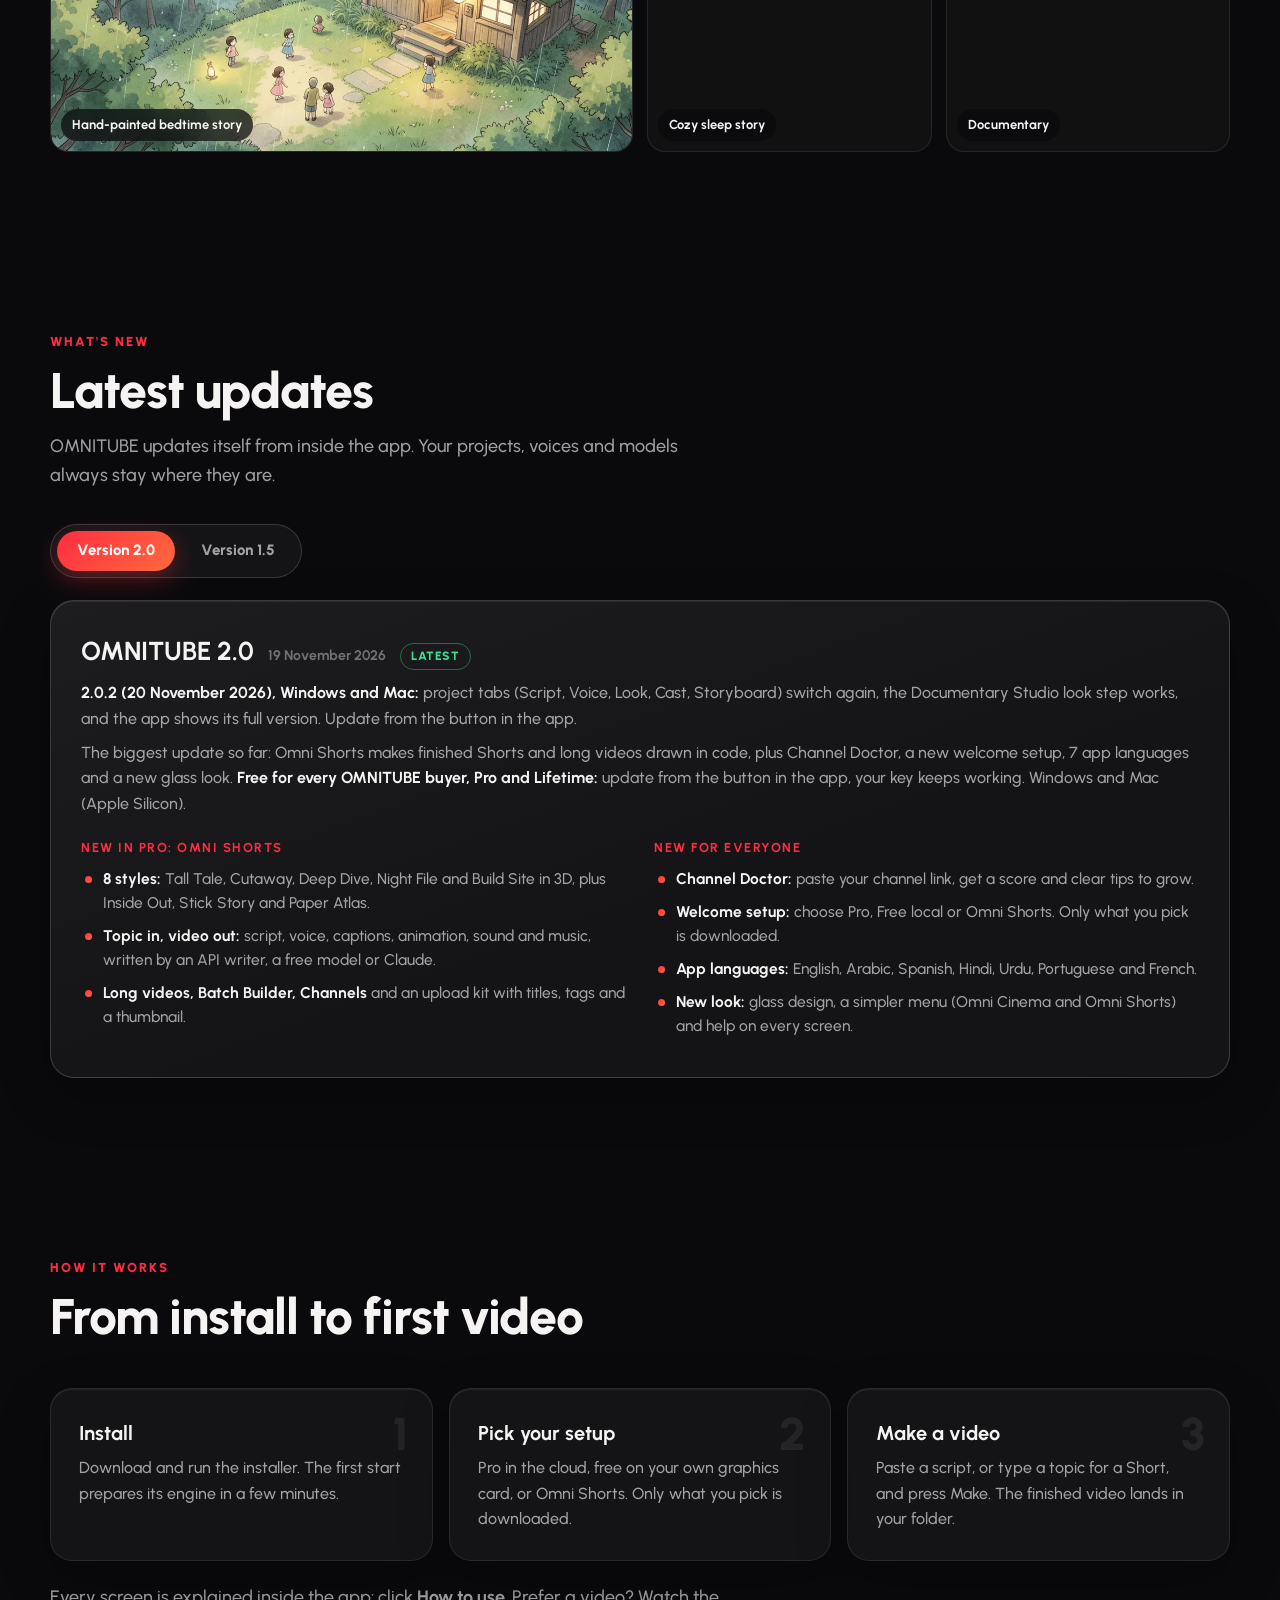
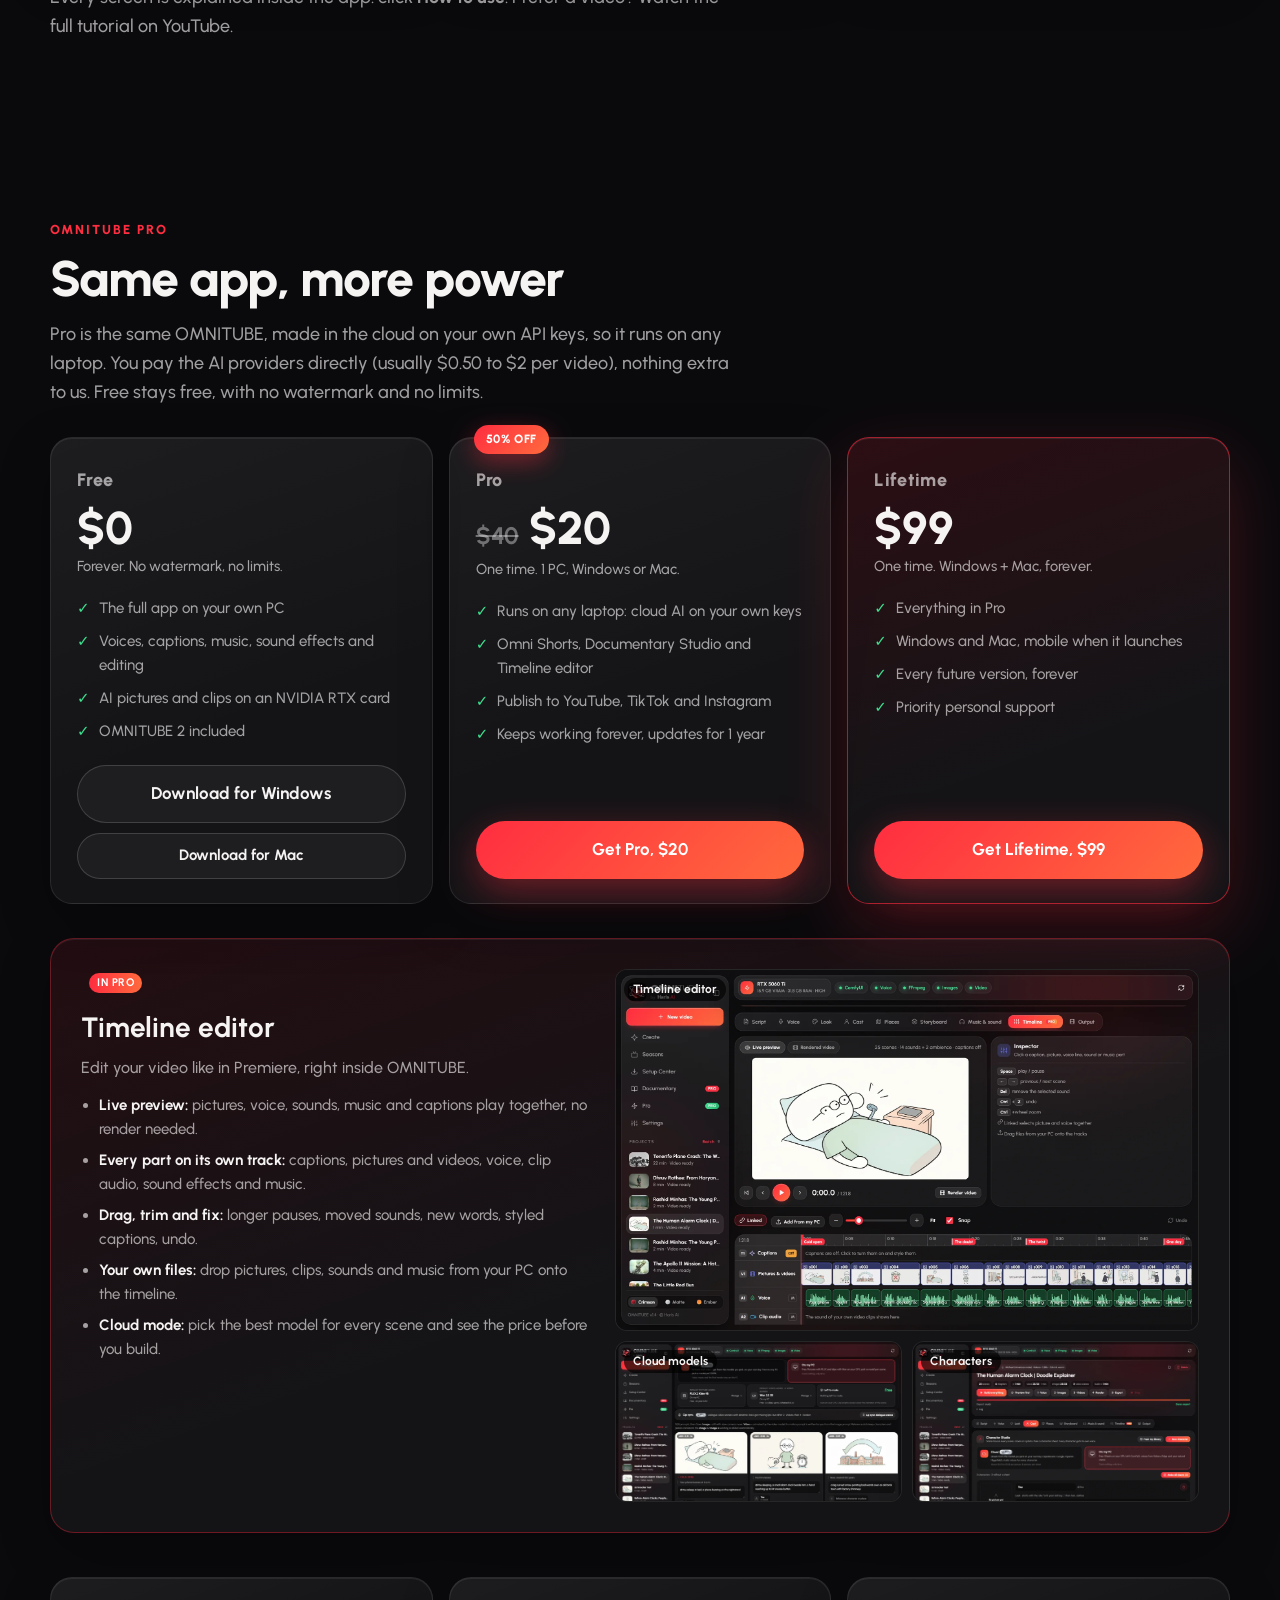
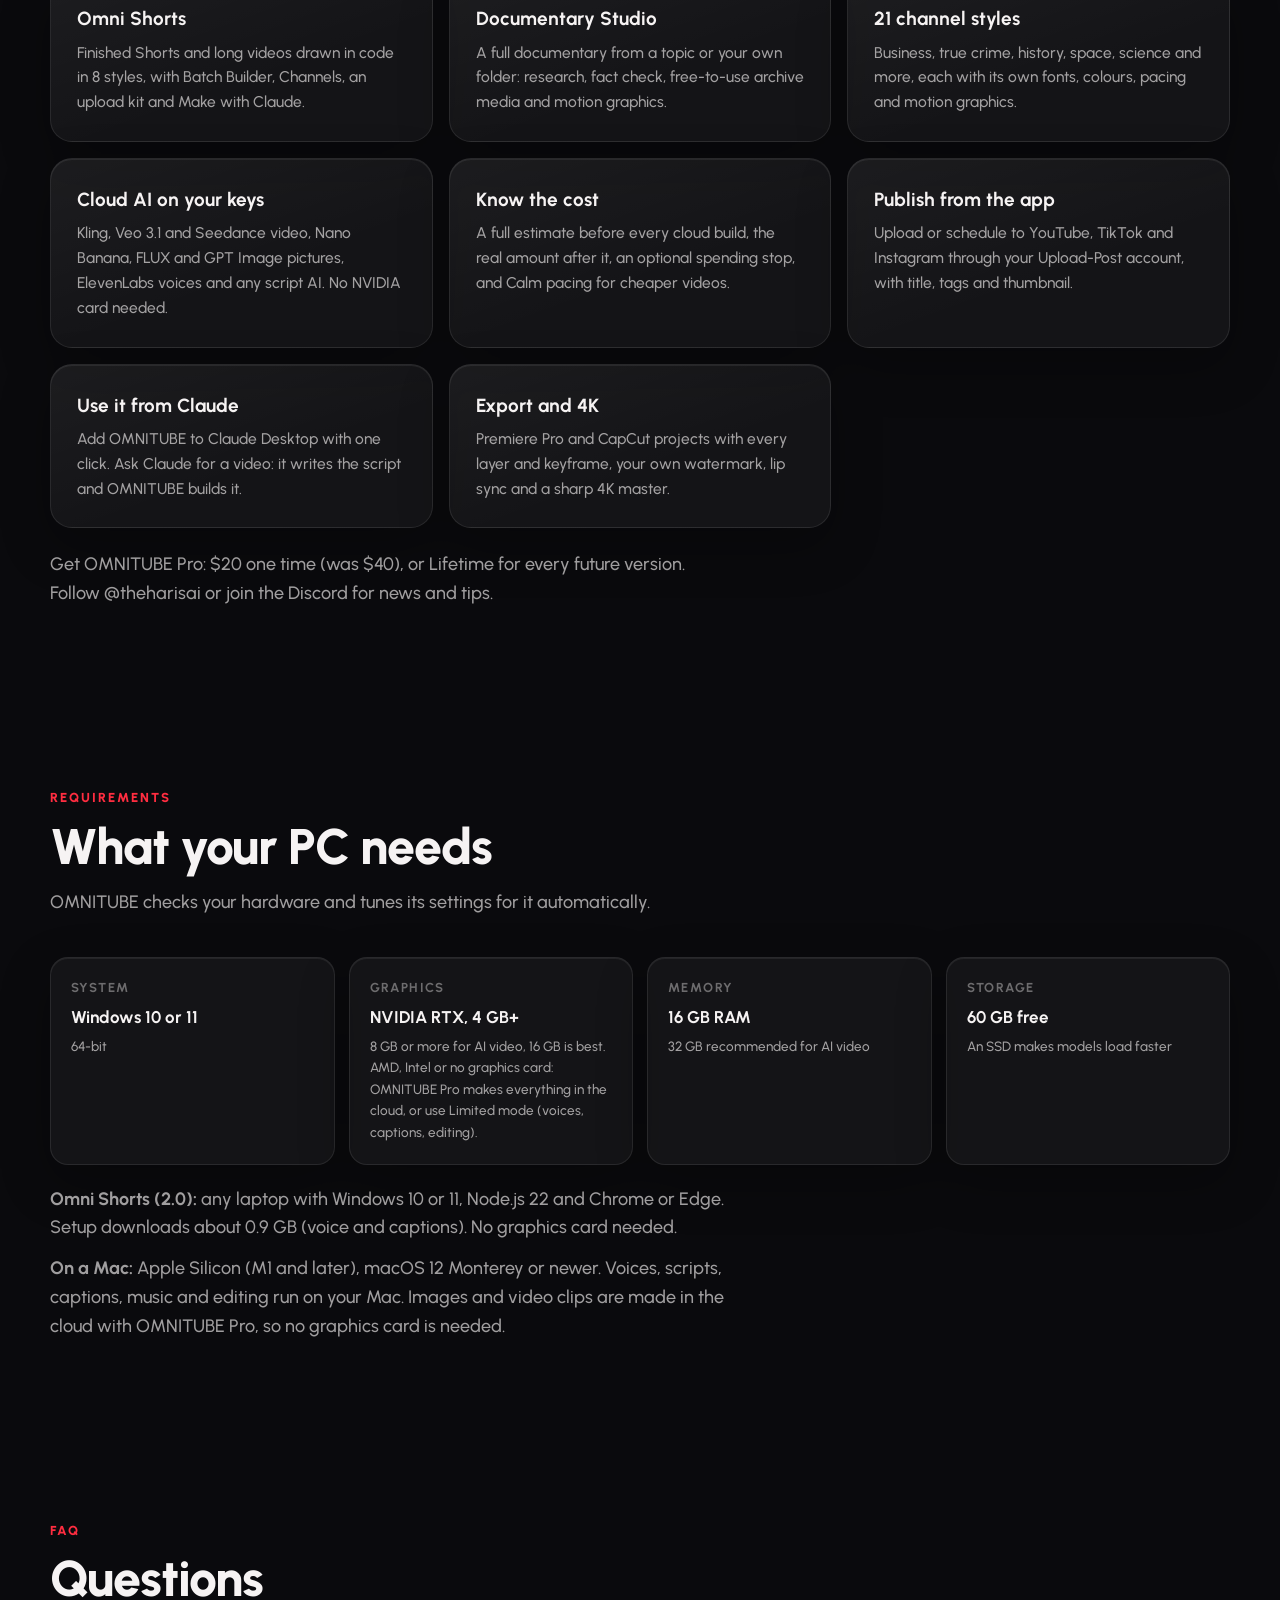
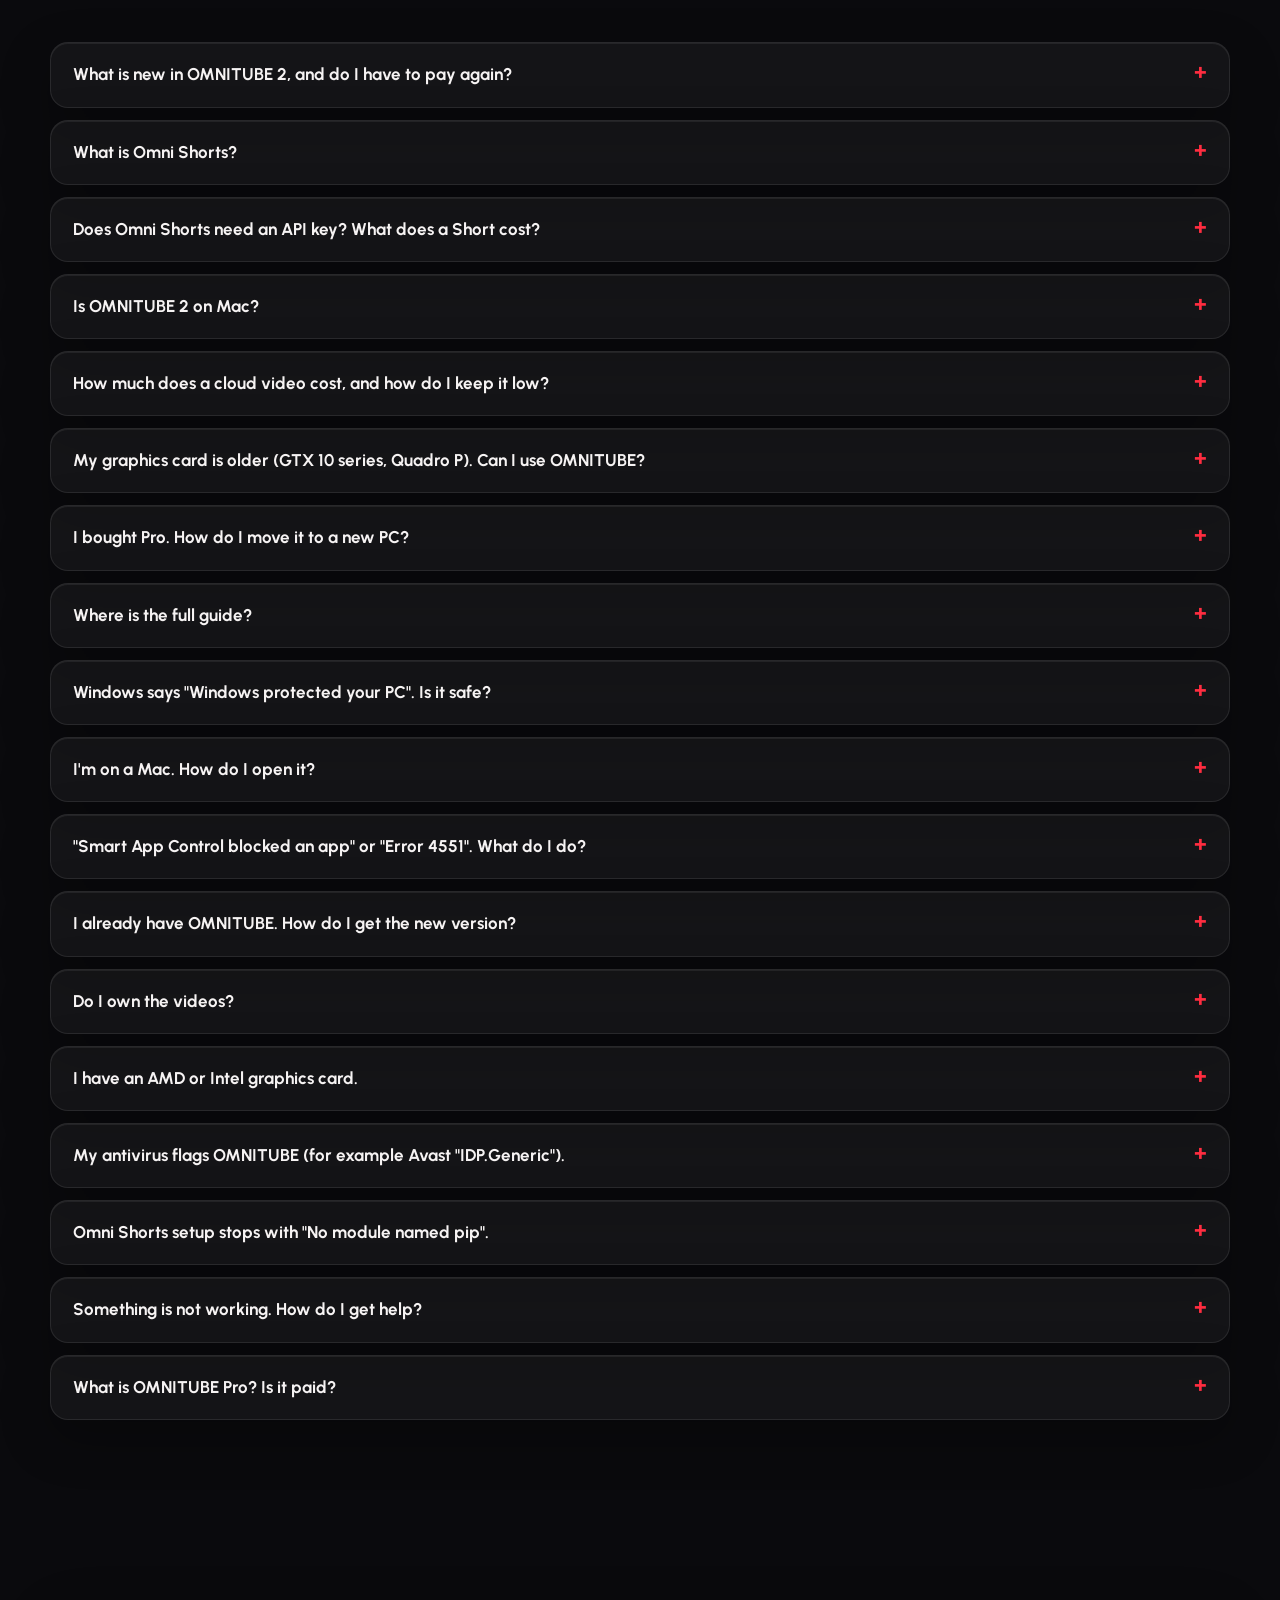
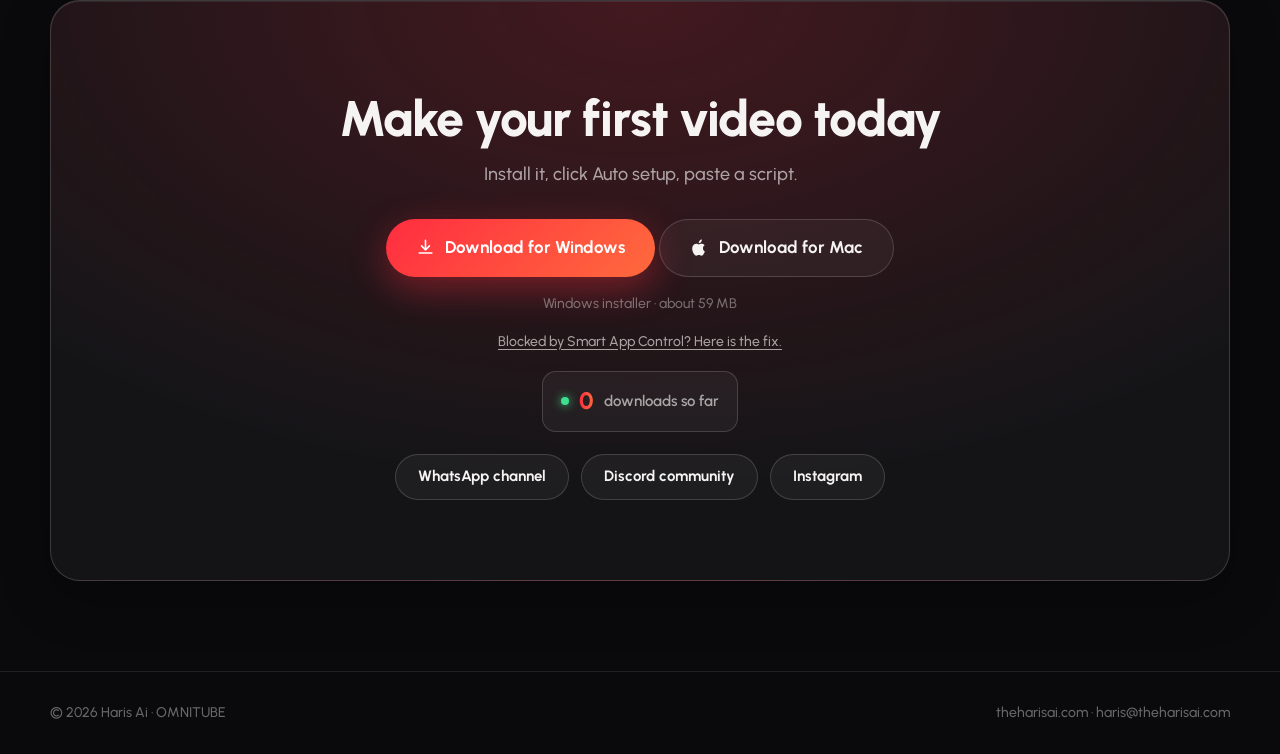
==== commit 8229058d: "OMNITUBE hero v11: every cursor has its own labelled section (Script, Thumbnail, Export, Color, Capt" ====
--- a/omnitube/index.html
+++ b/omnitube/index.html
@@ -517,6 +517,46 @@
 .ed-ctrl>*{white-space:nowrap}.ed-ctrl .tot{font-size:11px}
 .ed-pill:before{content:'';display:inline-block;width:7px;height:7px;margin-right:5px;border-radius:50%;background:#9ca3af;vertical-align:0}
 .ed-pill.gold:before{background:linear-gradient(135deg,#ffb04a,#f472b6)}
+.ed-side{display:flex;flex-direction:column;gap:7px;min-width:0}
+.ed-tl{padding-bottom:24px!important}
+.ed-sec{padding:8px 9px;border-radius:10px;background:rgba(255,255,255,.03);border:1px solid rgba(255,255,255,.07);color:var(--muted);font-size:11.5px;line-height:1.35}
+.ed-sec .h{display:flex;align-items:center;gap:6px;margin-bottom:5px;color:var(--text);font-weight:800;font-size:11.5px}
+.ed-sec .h:before{content:"";width:7px;height:7px;border-radius:50%;background:var(--sc)}
+.ed-sec p{margin:0 0 4px;padding:5px 7px;border-radius:7px;background:rgba(255,255,255,.04)}
+.ed-sec p b{color:#ff7a6b;font-weight:800;margin-right:5px}
+.ed-sec p.ty{min-height:27px;margin:0;border:1px dashed rgba(167,139,250,.45);background:rgba(167,139,250,.06);color:var(--text)}
+.ed-sec p.ty.on:after{content:"";display:inline-block;width:1.5px;height:11px;margin-left:1px;vertical-align:-2px;background:#a78bfa;animation:edcar .7s steps(1) infinite}
+.ed-th{position:relative;overflow:hidden;height:52px;border-radius:7px;background:url(assets/promo/sc6.jpg) center/cover}
+.ed-th b{position:absolute;left:7px;right:7px;bottom:5px;color:#fff;font:900 14px/1 Urbanist,sans-serif;text-shadow:0 2px 8px rgba(0,0,0,.85),0 0 2px #000;transition:transform .3s cubic-bezier(.3,1.6,.5,1)}
+.ed-th b em{font-style:normal;color:#ffd36e}
+.ed-th.pop b{transform:scale(1.12)}
+.ed-exp{display:flex;gap:6px}
+.ed-exp>span{flex:1;text-align:center}
+.ed-render{margin-left:0!important}
+.ed-pub{padding:5px 8px;border-radius:8px;background:rgba(255,255,255,.06);border:1px solid rgba(255,255,255,.16);font-size:11px;font-weight:800;color:var(--text);white-space:nowrap;transition:all .3s}
+.ed-pub.done{background:rgba(163,230,53,.15);border-color:rgba(163,230,53,.55);color:#bef264}
+.ed-render.done{border-color:rgba(62,224,143,.55);color:#86efac}
+.ed-look{display:flex;align-items:center;gap:5px;font-size:10.5px;font-weight:800;color:var(--muted)}
+.ed-look .lab{display:flex;align-items:center;gap:5px;color:var(--text);margin-right:2px}
+.ed-look .lab:before{content:"";width:7px;height:7px;border-radius:50%;background:#f472b6}
+.ed-look .sw{display:flex;align-items:center;gap:4px;padding:3px 7px;border-radius:7px;border:1px solid rgba(255,255,255,.12);white-space:nowrap;transition:all .3s}
+.ed-look .sw:before{content:"";width:8px;height:8px;border-radius:3px;background:var(--s)}
+.ed-look .sw.on{border-color:rgba(244,114,182,.7);background:rgba(244,114,182,.14);color:#f9a8d4}
+.ed-prev video{transition:filter 1s ease}
+.ed-prev.l-gold video{filter:saturate(1.35) sepia(.2) contrast(1.06) brightness(1.05) hue-rotate(-8deg)}
+.ed-prev.l-cine video{filter:contrast(1.18) saturate(.85) hue-rotate(8deg) brightness(.95)}
+.ed-prev.l-night video{filter:brightness(.78) saturate(.75) hue-rotate(22deg) contrast(1.12)}
+.ed-clip.flash{box-shadow:0 0 0 2px #ff5a6a,0 0 14px rgba(255,90,106,.7)}
+.ed-voice.pulse{background:repeating-linear-gradient(90deg,rgba(134,239,172,1) 0 2px,transparent 2px 5px) center/100% 85% no-repeat,rgba(62,224,143,.25)}
+.ed-voice{transition:background .3s}
+.ed-capbar span{transition:background .25s,color .25s}
+.ed-capbar span.hl{background:rgba(245,196,107,.4);color:#fff}
+.ed-fx.mv{transition:left .9s cubic-bezier(.45,0,.2,1)}
+.ed-vol{position:absolute;top:50%;width:12px;height:12px;margin:-6px 0 0 -6px;border-radius:50%;background:#93c5fd;border:2px solid #fff;box-shadow:0 0 10px rgba(96,165,250,.8);z-index:2;transition:left .9s cubic-bezier(.45,0,.2,1)}
+.ed-musicbar{position:absolute;inset:0;border-radius:5px;border:1px solid rgba(96,165,250,.45);background:repeating-linear-gradient(90deg,rgba(96,165,250,.45) 0 1px,transparent 1px 6px) center/100% var(--mh,55%) no-repeat,rgba(96,165,250,.1);color:#93c5fd;font-size:10px;font-weight:700;padding:5px 8px;transition:background-size .9s}
+.edc span{box-shadow:0 4px 12px rgba(0,0,0,.35)}
+.edc[data-c=render] span{color:#111}
+@media(max-width:640px){.ed-side{display:none}.ed-look .sw:nth-child(n+4){display:none}}
 </style>
 </head>
 <body>
@@ -552,18 +592,23 @@
       <div class="ed-main">
         <div class="ed-pw">
           <div class="ed-prev" id="edPrev"><video src="assets/promo/omnitube-film.mp4" autoplay muted loop playsinline preload="auto"></video><div class="ed-cap" id="edCap"></div><div class="ed-toast" id="edToast"></div></div>
-          <div class="ed-ctrl"><span class="ed-play"></span><span id="edTime">0:00.0</span><span class="tot">/ 0:35.4</span><span class="ed-pill" id="edGrade" style="margin-left:auto">Natural</span><span class="ed-render" id="edRender"><span>Render</span></span><span class="ed-pub" id="edPub">Publish</span></div>
+          <div class="ed-look" id="edLook"><span class="lab">Color</span><span class="sw on" data-l="" style="--s:#9ca3af">Natural</span><span class="sw" data-l="l-gold" style="--s:#f59e0b">Golden hour</span><span class="sw" data-l="l-cine" style="--s:#38bdf8">Cinematic</span><span class="sw" data-l="l-night" style="--s:#6366f1">Night</span></div>
+          <div class="ed-ctrl"><span class="ed-play"></span><span id="edTime">0:00.0</span><span class="tot">/ 0:35.4</span></div>
         </div>
-        <div class="ed-script"><span class="h">Script</span><p><b>s007</b>Far away, a little boat turned toward the light.</p><p class="ty" id="edType"></p><div class="ed-thumb" id="edThumb">Thumbnail<i></i><b>SHE SAVED <em>THE LIGHT</em></b></div></div>
+        <div class="ed-side">
+          <div class="ed-sec" style="--sc:#a78bfa"><span class="h">Script</span><p><b>s007</b>Far away, a little boat turned toward the light.</p><p class="ty" id="edType"></p></div>
+          <div class="ed-sec" style="--sc:#fb923c"><span class="h">Thumbnail</span><div class="ed-th" id="edThumb"><b>SHE SAVED <em>THE LIGHT</em></b></div></div>
+          <div class="ed-sec" style="--sc:#a3e635"><span class="h">Export</span><div class="ed-exp"><span class="ed-render" id="edRender"><span>Render 1080p</span></span><span class="ed-pub" id="edPub">Publish</span></div></div>
+        </div>
       </div>
       <div class="ed-tl" id="edTl">
         <div class="ed-bar"><span class="pill">Linked</span><span class="pill">Snap</span><span class="ed-src" id="edSrc"><img src="assets/promo/sc8.jpg" alt="">s008_morning.mp4</span></div>
         <div class="ed-ruler"><span>0:00</span><span>0:05</span><span>0:10</span><span>0:15</span><span>0:20</span><span>0:25</span><span>0:30</span><span>0:35</span></div>
         <div class="ed-trk"><span class="ed-lab">Captions</span><div class="ed-lane"><span class="ed-off" id="edOff">Off</span><div class="ed-capbar" id="edCapbar"><span style="--w:17.30%">The storm</span><span style="--w:9.85%">Her father's</span><span style="--w:8.61%">She climbed</span><span style="--w:18.43%">Baba stood</span><span style="--w:6.57%">She took</span><span style="--w:16.51%">Together they</span><span style="--w:8.27%">Far away,</span><span style="--w:14.48%">By morning,</span></div></div></div>
-        <div class="ed-trk"><span class="ed-lab">Pictures &amp; videos</span><div class="ed-lane"><span class="ed-clip" style="--w:17.30%;background-image:url(assets/promo/sc1.jpg)"><b>s001</b></span><span class="ed-clip" style="--w:9.85%;background-image:url(assets/promo/sc2.jpg)"><b>s002</b></span><span class="ed-clip" style="--w:8.61%;background-image:url(assets/promo/sc3.jpg)"><b>s003</b></span><span class="ed-clip" style="--w:18.43%;background-image:url(assets/promo/sc4.jpg)"><b>s004</b></span><span class="ed-clip" style="--w:6.57%;background-image:url(assets/promo/sc5.jpg)"><b>s005</b></span><span class="ed-clip" style="--w:16.51%;background-image:url(assets/promo/sc6.jpg)"><b>s006</b></span><span class="ed-clip" style="--w:8.27%;background-image:url(assets/promo/sc7.jpg)"><b>s007</b></span><span class="ed-clip slot" id="edSlot" style="--w:14.48%"><b>s008</b></span></div></div>
-        <div class="ed-trk"><span class="ed-lab">Voice</span><div class="ed-lane"><span class="ed-voice" style="--w:17.30%"></span><span class="ed-voice" style="--w:9.85%"></span><span class="ed-voice" style="--w:8.61%"></span><span class="ed-voice" style="--w:18.43%"></span><span class="ed-voice" style="--w:6.57%"></span><span class="ed-voice" style="--w:16.51%"></span><span class="ed-voice" style="--w:8.27%"></span><span class="ed-voice slot" id="edVslot" style="--w:14.48%"></span></div></div>
-        <div class="ed-trk"><span class="ed-lab">Sound FX</span><div class="ed-lane ed-fxl"><span class="ed-fx" style="left:1%">rain</span><span class="ed-fx slot" id="edFx" style="left:13%">&#9889; thunder</span><span class="ed-fx" style="left:47%">wind</span><span class="ed-fx" style="left:78%">waves</span></div></div>
-        <div class="ed-trk"><span class="ed-lab">Music</span><div class="ed-lane" id="edMlane"><span class="ed-mslot" id="edMslot">Add music</span><span class="ed-music" id="edMusic">Hopeful piano</span></div></div>
+        <div class="ed-trk"><span class="ed-lab">Footage</span><div class="ed-lane" id="edFoot"><span class="ed-clip" style="--w:17.30%;background-image:url(assets/promo/sc1.jpg)"><b>s001</b></span><span class="ed-clip" style="--w:9.85%;background-image:url(assets/promo/sc2.jpg)"><b>s002</b></span><span class="ed-clip" style="--w:8.61%;background-image:url(assets/promo/sc3.jpg)"><b>s003</b></span><span class="ed-clip" style="--w:18.43%;background-image:url(assets/promo/sc4.jpg)"><b>s004</b></span><span class="ed-clip" style="--w:6.57%;background-image:url(assets/promo/sc5.jpg)"><b>s005</b></span><span class="ed-clip" style="--w:16.51%;background-image:url(assets/promo/sc6.jpg)"><b>s006</b></span><span class="ed-clip" style="--w:8.27%;background-image:url(assets/promo/sc7.jpg)"><b>s007</b></span><span class="ed-clip slot" id="edSlot" style="--w:14.48%"><b>s008</b></span></div></div>
+        <div class="ed-trk"><span class="ed-lab">Voice</span><div class="ed-lane" id="edVoice"><span class="ed-voice" style="--w:17.30%"></span><span class="ed-voice" style="--w:9.85%"></span><span class="ed-voice" style="--w:8.61%"></span><span class="ed-voice" style="--w:18.43%"></span><span class="ed-voice" style="--w:6.57%"></span><span class="ed-voice" style="--w:16.51%"></span><span class="ed-voice" style="--w:8.27%"></span><span class="ed-voice slot" id="edVslot" style="--w:14.48%"></span></div></div>
+        <div class="ed-trk"><span class="ed-lab">Sound FX</span><div class="ed-lane ed-fxl"><span class="ed-fx" style="left:1%">rain</span><span class="ed-fx mv" id="edFx" style="left:13%">&#9889; thunder</span><span class="ed-fx" style="left:47%">wind</span><span class="ed-fx" style="left:80%">waves</span></div></div>
+        <div class="ed-trk"><span class="ed-lab">Music</span><div class="ed-lane" id="edMlane"><span class="ed-musicbar" id="edMbar">Hopeful piano</span><span class="ed-vol" id="edVol" style="left:70%"></span></div></div>
         <div class="ed-ph" id="edPh"></div>
       </div>
       <div class="edc" data-c="script" style="--c:#a78bfa"><svg viewBox="0 0 24 24"><path d="M3 2l7.5 19 2.6-7.6L21 11z"/></svg><span>Script AI</span></div>
@@ -977,9 +1022,11 @@
 <script>(function(){var END=Date.parse('2026-11-25T23:59:00+05:00');function tick(){var ms=END-Date.now(),on=ms>0;document.querySelectorAll('.offer-on').forEach(function(e){e.hidden=!on});document.querySelectorAll('.offer-off').forEach(function(e){e.hidden=on});if(!on)return;var h=Math.floor(ms/3600000),m=Math.floor(ms%3600000/60000);document.querySelectorAll('.cd').forEach(function(e){e.textContent=h+'h '+(m<10?'0':'')+m+'m'})}tick();setInterval(tick,30000)})();</script>
 <script>(function(){var END=Date.parse('2026-11-25T23:59:00+05:00');function p(n){return (n<10?'0':'')+n}function f(){var s=Math.max(0,Math.floor((END-Date.now())/1000));var v={'t-h':p(Math.floor(s/3600)),'t-m':p(Math.floor(s%3600/60)),'t-s':p(s%60)};for(var k in v){document.querySelectorAll('.'+k).forEach(function(e){e.textContent=v[k]})}}f();setInterval(f,1000)})();</script>
 <script>(function(){var ed=document.getElementById('ed');if(!ed)return;
-function q(s){return ed.querySelector(s)}var v=q('video'),ph=q('#edPh'),tl=q('#edTl'),tm=q('#edTime'),cap=q('#edCap'),toast=q('#edToast');
-var TOT=35.44,LINES=["The storm came faster than anyone expected.", "Her father's boat was still out there.", "She climbed the cliff path, all the way to Baba.", "Baba stood beside the great lamp. It was broken.", "She took the little lantern from his hands.", "Together they set it before the giant lens.", "Far away, a little boat turned toward the light.", "By morning, the storm was gone."],capOn=false,ST={},HOME={script:[.58,.12],foot:[.54,.63],voice:[.03,.72],cap:[.22,.9],music:[.62,.91],sfx:[.42,.79],grade:[.3,.55],thumb:[.72,.3],render:[.66,.56],pub:[.8,.63]};
-ed.querySelectorAll('.edc').forEach(function(c,i){ST[c.dataset.c]={el:c,x:0,y:0,m:false,ph:i*1.7}});
+function q(s){return ed.querySelector(s)}function qa(s){return ed.querySelectorAll(s)}
+var v=q('video'),ph=q('#edPh'),tl=q('#edTl'),tm=q('#edTime'),cap=q('#edCap'),toast=q('#edToast');
+var TOT=35.44,LINES=["The storm came faster than anyone expected.", "Her father's boat was still out there.", "She climbed the cliff path, all the way to Baba.", "Baba stood beside the great lamp. It was broken.", "She took the little lantern from his hands.", "Together they set it before the giant lens.", "Far away, a little boat turned toward the light.", "By morning, the storm was gone."],capOn=false,ST={},rendered=0,
+HOME={script:[.6,.1],foot:[.5,.64],voice:[.04,.72],cap:[.2,.6],music:[.6,.93],sfx:[.4,.83],grade:[.1,.53],thumb:[.72,.27],render:[.64,.47],pub:[.8,.5]};
+qa('.edc').forEach(function(c,i){ST[c.dataset.c]={el:c,x:0,y:0,m:false,ph:i*1.7}});
 function fmt(s){var m=Math.floor(s/60),r=s-m*60;return m+':'+(r<10?'0':'')+r.toFixed(1)}
 function ease(p){return p<.5?4*p*p*p:1-Math.pow(-2*p+2,3)/2}
 function frame(now){if(v.duration){var p=v.currentTime/v.duration,lab=parseFloat(getComputedStyle(tl).getPropertyValue('--lab'))||96,w=tl.clientWidth-20-lab;
@@ -987,41 +1034,54 @@
 if(capOn){var i=Math.min(LINES.length-1,Math.floor(p*LINES.length)),wd=LINES[i].split(' '),k=Math.floor((p*LINES.length-i)*wd.length);
 cap.innerHTML=wd.map(function(x,j){return j===k?'<i>'+x+'</i>':x}).join(' ')}}
 for(var key in ST){var s=ST[key],x,y;if(s.m){var e=Math.min(1,(now-s.t0)/s.d),f=ease(e),a=1-f;x=a*a*s.sx+2*a*f*s.cx+f*f*s.tx;y=a*a*s.sy+2*a*f*s.cy+f*f*s.ty;s.x=x;s.y=y;
-if(e>=1){s.m=false;s.res&&s.res()}}else{x=s.x+Math.sin(now/900+s.ph)*2.2;y=s.y+Math.cos(now/1100+s.ph)*1.8}
+if(e>=1){s.m=false;s.res&&s.res()}}else{x=s.x+Math.sin(now/900+s.ph)*2.4;y=s.y+Math.cos(now/1100+s.ph)*2}
 s.el.style.transform='translate3d('+x.toFixed(1)+'px,'+y.toFixed(1)+'px,0)'}requestAnimationFrame(frame)}
 function sleep(ms){return new Promise(function(r){setTimeout(r,ms)})}
-function move(k,x,y,d){var s=ST[k];return new Promise(function(res){var dx=x-s.x,dy=y-s.y,L=Math.hypot(dx,dy)||1,bend=(s.ph%2<1?1:-1)*Math.min(60,L*.22);
-s.sx=s.x;s.sy=s.y;s.tx=x;s.ty=y;s.cx=(s.x+x)/2-dy/L*bend;s.cy=(s.y+y)/2+dx/L*bend;s.t0=performance.now();s.d=d||Math.max(650,Math.min(1300,L*2.6));s.res=res;s.m=true})}
+function move(k,x,y,d){var s=ST[k];return new Promise(function(res){var dx=x-s.x,dy=y-s.y,L=Math.hypot(dx,dy)||1,bend=(s.ph%2<1?1:-1)*Math.min(50,L*.2);
+s.sx=s.x;s.sy=s.y;s.tx=x;s.ty=y;s.cx=(s.x+x)/2-dy/L*bend;s.cy=(s.y+y)/2+dx/L*bend;s.t0=performance.now();s.d=d||Math.max(600,Math.min(1200,L*2.4));s.res=res;s.m=true})}
 function at(el,fx,fy){var a=ed.getBoundingClientRect(),b=el.getBoundingClientRect();return[b.left-a.left+b.width*fx,b.top-a.top+b.height*fy]}
 function go(k,el,fx,fy,d){var p=at(el,fx,fy);return move(k,p[0],p[1],d)}
-function home(k,d){var h=HOME[k];return move(k,ed.clientWidth*h[0],ed.clientHeight*h[1],d||1000)}
 function click(k){var c=ST[k].el;c.classList.add('clk');setTimeout(function(){c.classList.remove('clk')},220)}
-function say(txt){toast.textContent=txt;toast.classList.add('show')}
-function reset(){q('#edType').textContent='';q('#edSlot').classList.remove('fill');q('#edSrc').classList.remove('used');q('#edVslot').classList.remove('grow');
-q('#edOff').classList.remove('on');q('#edCapbar').classList.remove('on');capOn=false;cap.classList.remove('on');toast.classList.remove('show');
-q('#edFx').classList.remove('on');q('#edMusic').classList.remove('on');q('#edMslot').classList.remove('hide');q('#edPrev').classList.remove('golden');
-var g=q('#edGrade');g.classList.remove('gold');g.textContent='Natural';q('#edThumb').classList.remove('on');var pb=q('#edPub');pb.classList.remove('done');pb.textContent='Publish'}
-async function tScript(){await sleep(100);var ty=q('#edType');await go('script',ty,.06,.5);ty.classList.add('on');var s='s008 '+LINES[7];
-for(var i=0;i<s.length;i++){ty.innerHTML=i<4?'<b>'+s.slice(0,i+1)+'</b>':'<b>s008</b>'+s.slice(5,i+1);await sleep(38)}ty.classList.remove('on');await home('script')}
-async function tFoot(){await sleep(300);var src=q('#edSrc'),slot=q('#edSlot');await go('foot',src,.2,.5);click('foot');src.classList.add('used');ST.foot.el.classList.add('drag');
-await sleep(180);await go('foot',slot,.35,.5,1150);ST.foot.el.classList.remove('drag');slot.classList.add('fill');await sleep(250);await home('foot')}
-async function tMusic(){await sleep(700);await go('music',q('#edMslot'),.12,.5);click('music');q('#edMslot').classList.add('hide');q('#edMusic').classList.add('on');await sleep(900);await home('music')}
-async function tSfx(){await sleep(1100);await go('sfx',q('#edFx'),.3,.5);click('sfx');q('#edFx').classList.add('on');await sleep(500);await home('sfx')}
-async function tVoice(){await sleep(2300);var s=q('#edVslot');await go('voice',s.previousElementSibling,1,.5);click('voice');s.classList.add('grow');await sleep(800);await home('voice')}
-async function tCap(){await sleep(1700);var o=q('#edOff');await go('cap',o,.5,.5);click('cap');o.classList.add('on');q('#edCapbar').classList.add('on');capOn=true;cap.classList.add('on');await sleep(500);await home('cap')}
-async function tGrade(){await sleep(2600);var g=q('#edGrade');await go('grade',g,.5,.5);click('grade');g.classList.add('gold');g.textContent='Golden hour';q('#edPrev').classList.add('golden');await sleep(600);await home('grade')}
-async function tThumb(){await sleep(3200);var b=q('#edThumb');await go('thumb',b,.5,.5);click('thumb');b.classList.add('on');await sleep(600);await home('thumb')}
-async function run(){for(;;){reset();await sleep(500);
-await Promise.all([tScript(),tFoot(),tMusic(),tSfx(),tVoice(),tCap(),tGrade(),tThumb()]);
-var r=q('#edRender');await go('render',r,.5,.5);click('render');r.classList.add('busy');await sleep(1600);r.classList.remove('busy');say('\u2713 Video ready \u00b7 1080p');
-home('render');var pb=q('#edPub');await go('pub',pb,.5,.5);click('pub');pb.classList.add('done');pb.textContent='\u2713 Live';say('\u2713 Published to YouTube');
-await sleep(500);home('pub');await sleep(2600);
-var ks=Object.keys(HOME);for(var i=0;i<ks.length;i++)home(ks[i],900);await sleep(700)}}
+function say(txt){toast.textContent=txt;toast.classList.add('show');clearTimeout(say.t);say.t=setTimeout(function(){toast.classList.remove('show')},2200)}
+var R=function(a,b){return a+Math.random()*(b-a)};
+async function lScript(){var ty=q('#edType'),V=['s008 '+LINES[7],'s008 By sunrise, the storm had passed.','s008 By morning, the whole sky was gold.'],n=0;
+for(;;){await go('script',ty,.05,.5);ty.classList.add('on');var s=V[n++%V.length];ty.innerHTML='';
+for(var i=0;i<s.length;i++){ty.innerHTML=i<4?'<b>'+s.slice(0,i+1)+'</b>':'<b>s008</b>'+s.slice(5,i+1);await sleep(36)}ty.classList.remove('on');
+await go('script',ty,R(.4,.9),R(.2,.8),800);await sleep(1600)}}
+async function lFoot(){var src=q('#edSrc'),slot=q('#edSlot'),cl=qa('#edFoot .ed-clip:not(.slot)');
+for(;;){await go('foot',src,.2,.5);click('foot');src.classList.add('used');ST.foot.el.classList.add('drag');await sleep(150);
+await go('foot',slot,.35,.5,1100);ST.foot.el.classList.remove('drag');slot.classList.add('fill');await sleep(900);
+for(var r=0;r<2;r++){var c=cl[Math.floor(Math.random()*cl.length)];await go('foot',c,.95,.5);click('foot');c.classList.add('flash');await sleep(600);c.classList.remove('flash')}
+await sleep(700);slot.classList.remove('fill');src.classList.remove('used');await sleep(300)}}
+async function lVoice(){var vs=qa('#edVoice .ed-voice'),last=q('#edVslot');await sleep(600);
+for(;;){if(!last.classList.contains('grow')){await go('voice',last.previousElementSibling,1,.5);click('voice');last.classList.add('grow');await sleep(900)}
+var s=vs[Math.floor(Math.random()*vs.length)];if(!s.offsetWidth)continue;await go('voice',s,R(.3,.7),.5);click('voice');s.classList.add('pulse');await sleep(700);s.classList.remove('pulse');
+if(Math.random()<.18){last.classList.remove('grow');await sleep(400)}}}
+async function lCap(){var off=q('#edOff'),bar=q('#edCapbar'),ch=qa('#edCapbar span');await sleep(900);
+for(;;){if(!capOn){await go('cap',off,.5,.5);click('cap');off.classList.add('on');bar.classList.add('on');capOn=true;cap.classList.add('on');await sleep(900)}
+for(var r=0;r<3;r++){var c=ch[Math.floor(Math.random()*ch.length)];await go('cap',c,.5,.5);click('cap');c.classList.add('hl');await sleep(650);c.classList.remove('hl')}
+if(Math.random()<.25){await go('cap',off,.5,.5);click('cap');off.classList.remove('on');bar.classList.remove('on');capOn=false;cap.classList.remove('on');await sleep(900)}}}
+async function lMusic(){var vol=q('#edVol'),bar=q('#edMbar');await sleep(400);
+for(;;){await go('music',vol,.5,.5);click('music');var to=R(25,92);vol.style.left=to+'%';bar.style.setProperty('--mh',Math.round(30+to*.6)+'%');
+await go('music',q('#edMlane'),to/100,.5,900);await sleep(R(700,1400));await go('music',bar,R(.1,.9),.5);await sleep(500)}}
+async function lSfx(){var fx=q('#edFx'),P=[13,30,62,36,20];var n=0;await sleep(1100);
+for(;;){await go('sfx',fx,.3,.5);click('sfx');var to=P[n++%P.length];fx.style.left=to+'%';await go('sfx',fx.parentNode,to/100+.03,.5,900);await sleep(R(900,1700))}}
+async function lGrade(){var sw=qa('#edLook .sw'),pv=q('#edPrev'),n=1;await sleep(1400);
+for(;;){var s=sw[n++%sw.length];await go('grade',s,.5,.5);click('grade');sw.forEach(function(x){x.classList.remove('on')});s.classList.add('on');
+pv.classList.remove('l-gold','l-cine','l-night');if(s.dataset.l)pv.classList.add(s.dataset.l);await sleep(R(1700,2600))}}
+async function lThumb(){var th=q('#edThumb'),b=th.querySelector('b'),T=['SHE SAVED <em>THE LIGHT</em>','THE LAST <em>LIGHTHOUSE</em>','ONE GIRL. <em>ONE STORM.</em>'],n=1;await sleep(1800);
+for(;;){await go('thumb',th,R(.3,.8),R(.3,.8));click('thumb');b.innerHTML=T[n++%T.length];th.classList.add('pop');await sleep(300);th.classList.remove('pop');await sleep(R(1800,2600))}}
+async function lRender(){var r=q('#edRender'),sp=r.querySelector('span');await sleep(2600);
+for(;;){r.classList.remove('done');sp.textContent='Render 1080p';await go('render',r,.5,.5);click('render');r.classList.add('busy');sp.textContent='Rendering';await sleep(1700);
+r.classList.remove('busy');r.classList.add('done');sp.textContent='\u2713 Rendered';say('\u2713 Video ready \u00b7 1080p');rendered++;
+await go('render',r.parentNode,R(.1,.4),1.6,800);await sleep(R(3200,4200))}}
+async function lPub(){var p=q('#edPub'),seen=0;await sleep(1200);
+for(;;){if(rendered>seen){seen=rendered;await go('pub',p,.5,.5);click('pub');p.classList.add('done');p.textContent='\u2713 Live';await sleep(300);say('\u2713 Published to YouTube');
+await sleep(1800);p.classList.remove('done');p.textContent='Publish'}else{await go('pub',p,R(.2,.8),R(-.6,1.6),900);await sleep(R(600,1200))}}}
 for(var k in HOME){ST[k].x=ed.clientWidth*HOME[k][0];ST[k].y=ed.clientHeight*HOME[k][1]}
 requestAnimationFrame(frame);
-if(matchMedia('(prefers-reduced-motion: reduce)').matches){q('#edSlot').classList.add('fill');q('#edVslot').classList.add('grow');q('#edOff').classList.add('on');q('#edCapbar').classList.add('on');
-q('#edFx').classList.add('on');q('#edMusic').classList.add('on');q('#edMslot').classList.add('hide');q('#edThumb').classList.add('on');for(var k2 in ST)ST[k2].el.style.display='none';return}
-run()})();</script>
+if(matchMedia('(prefers-reduced-motion: reduce)').matches){q('#edSlot').classList.add('fill');q('#edVslot').classList.add('grow');q('#edOff').classList.add('on');q('#edCapbar').classList.add('on');for(var k2 in ST)ST[k2].el.style.display='none';return}
+[lScript,lFoot,lVoice,lCap,lMusic,lSfx,lGrade,lThumb,lRender,lPub].forEach(function(f){f()})})();</script>
 </body>
 </html>
 
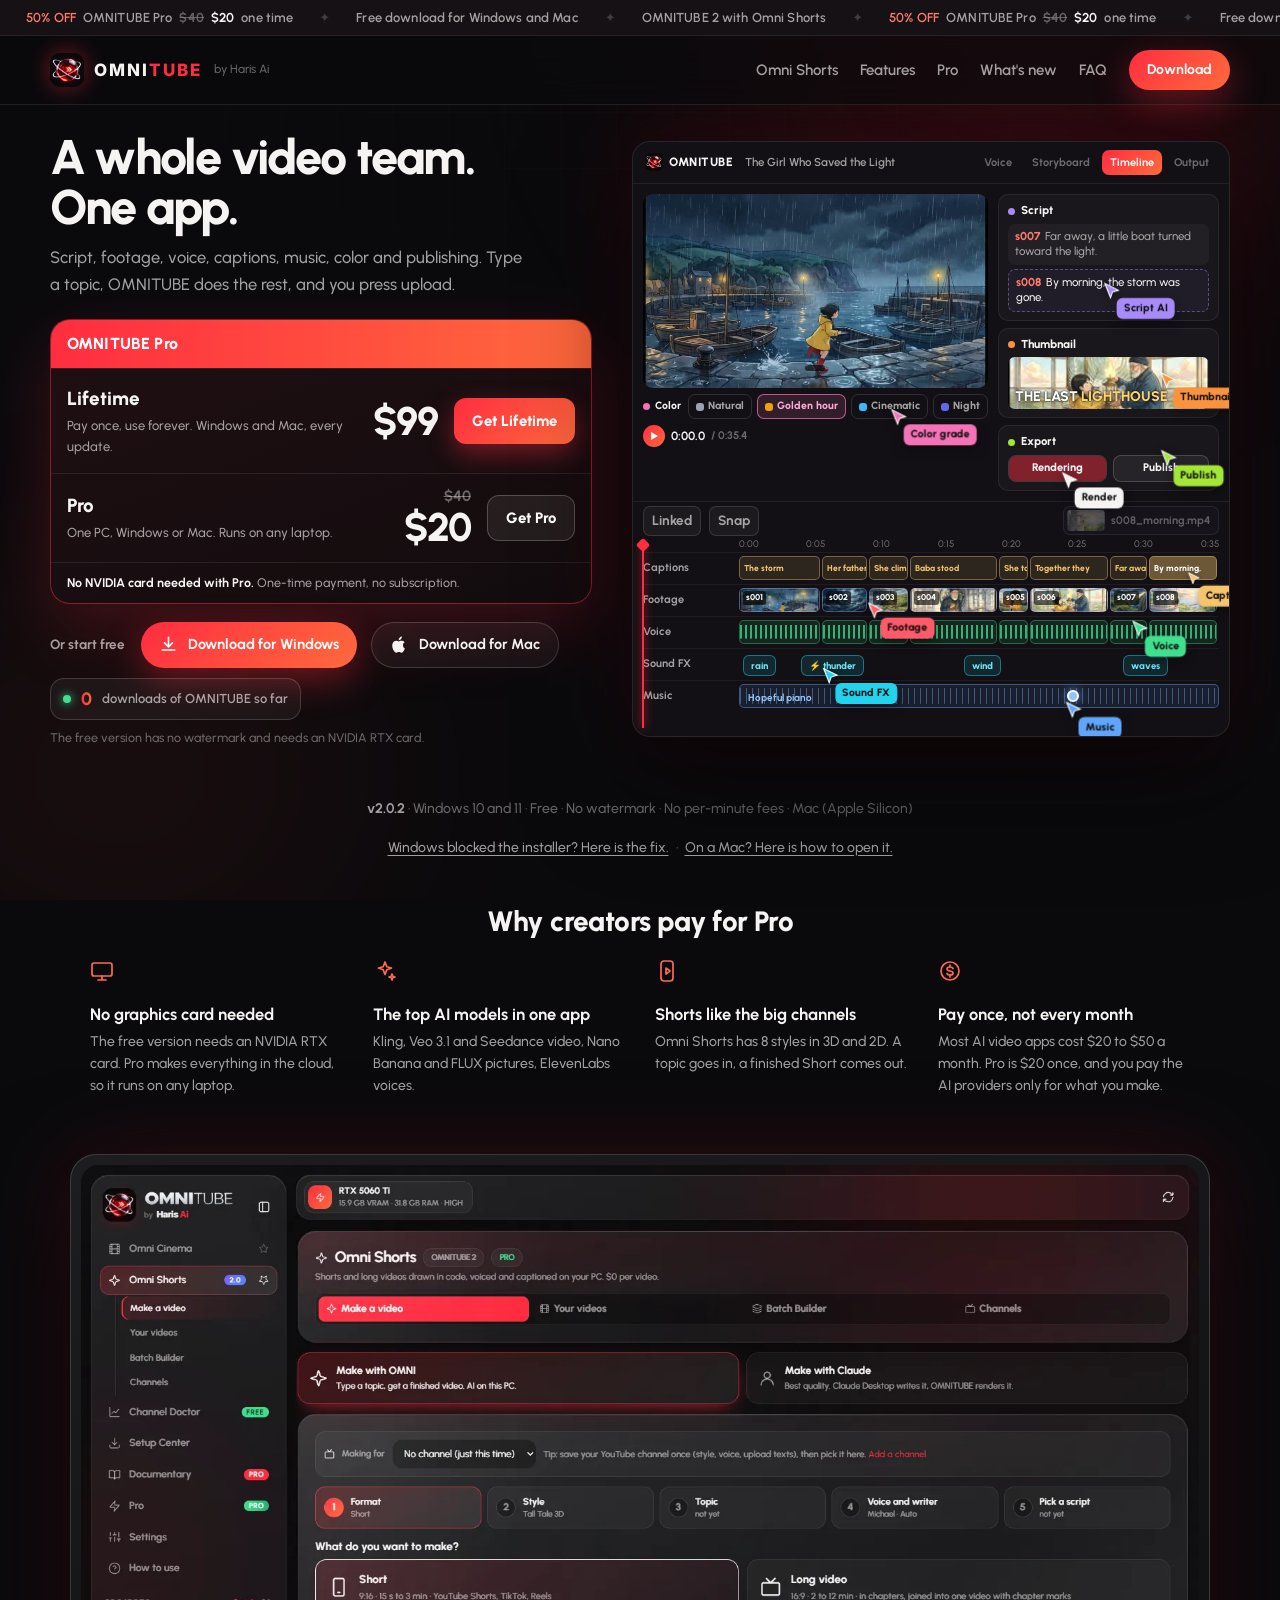
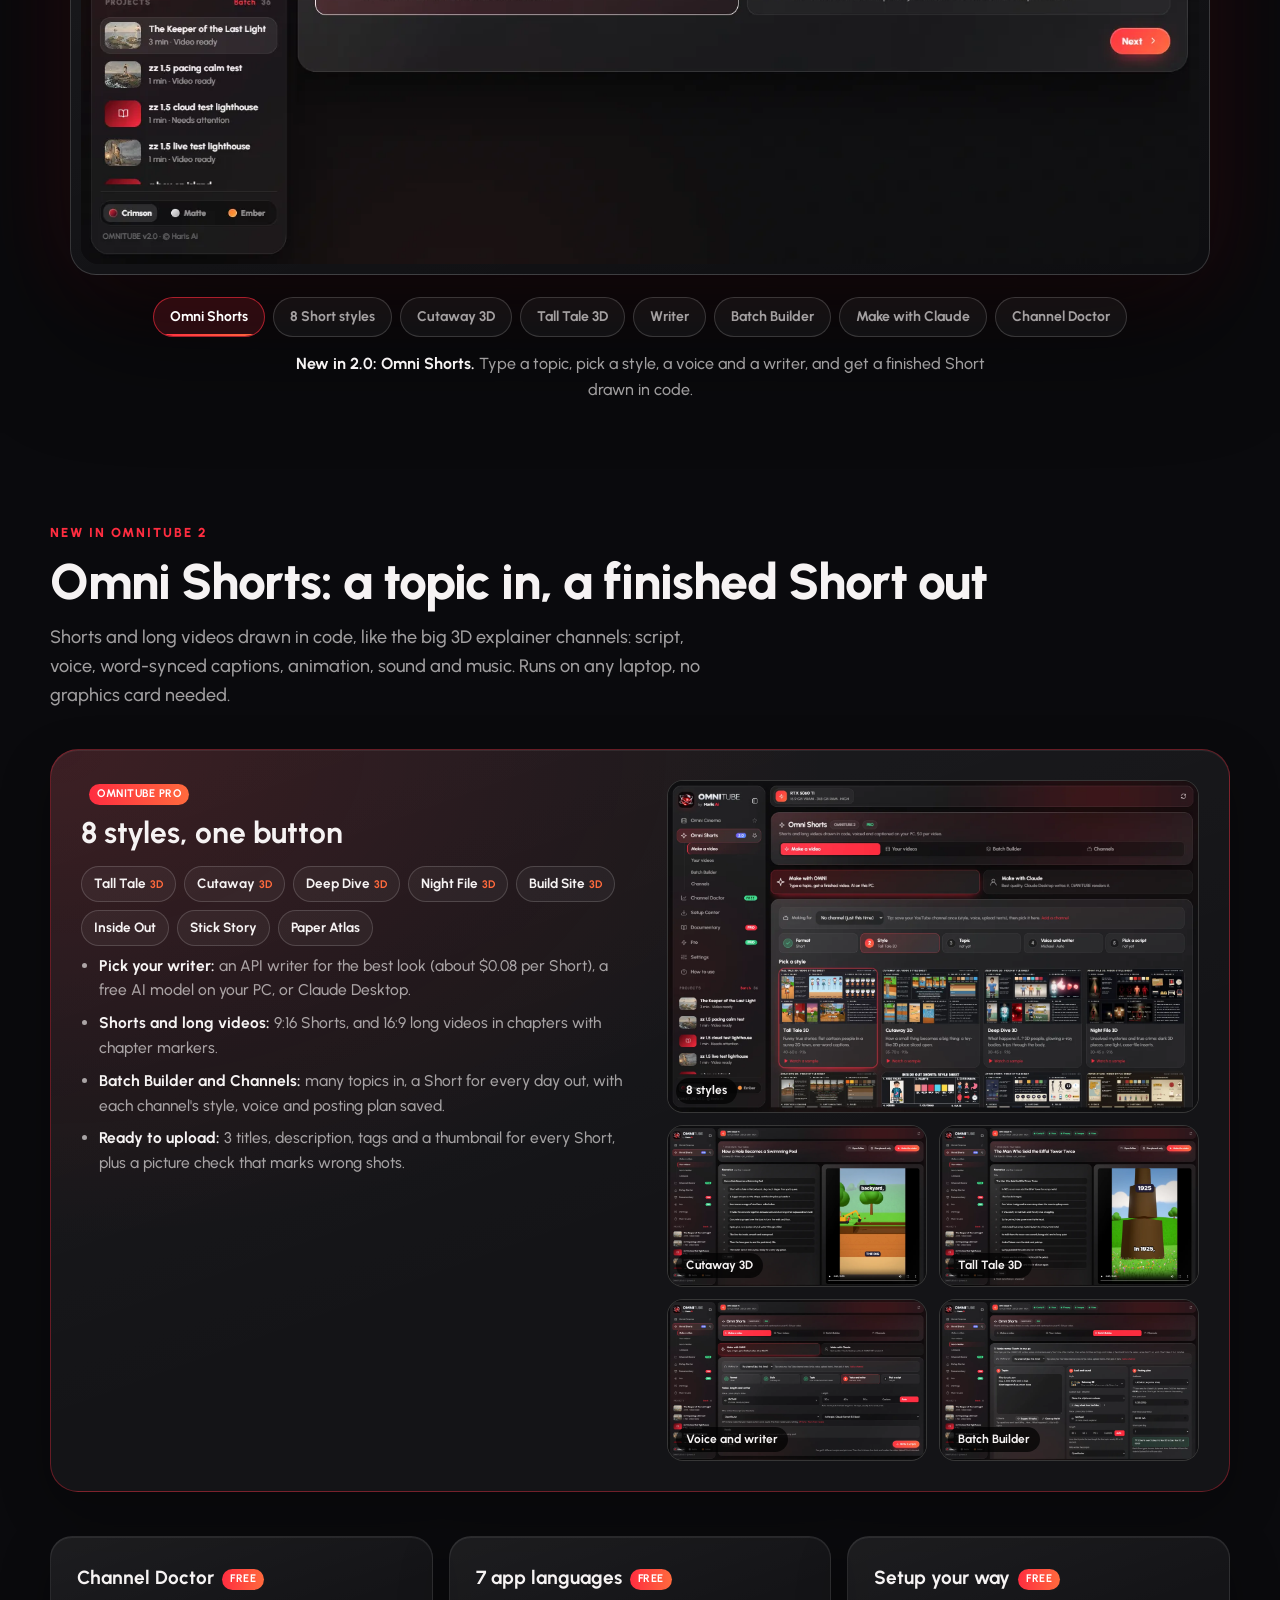
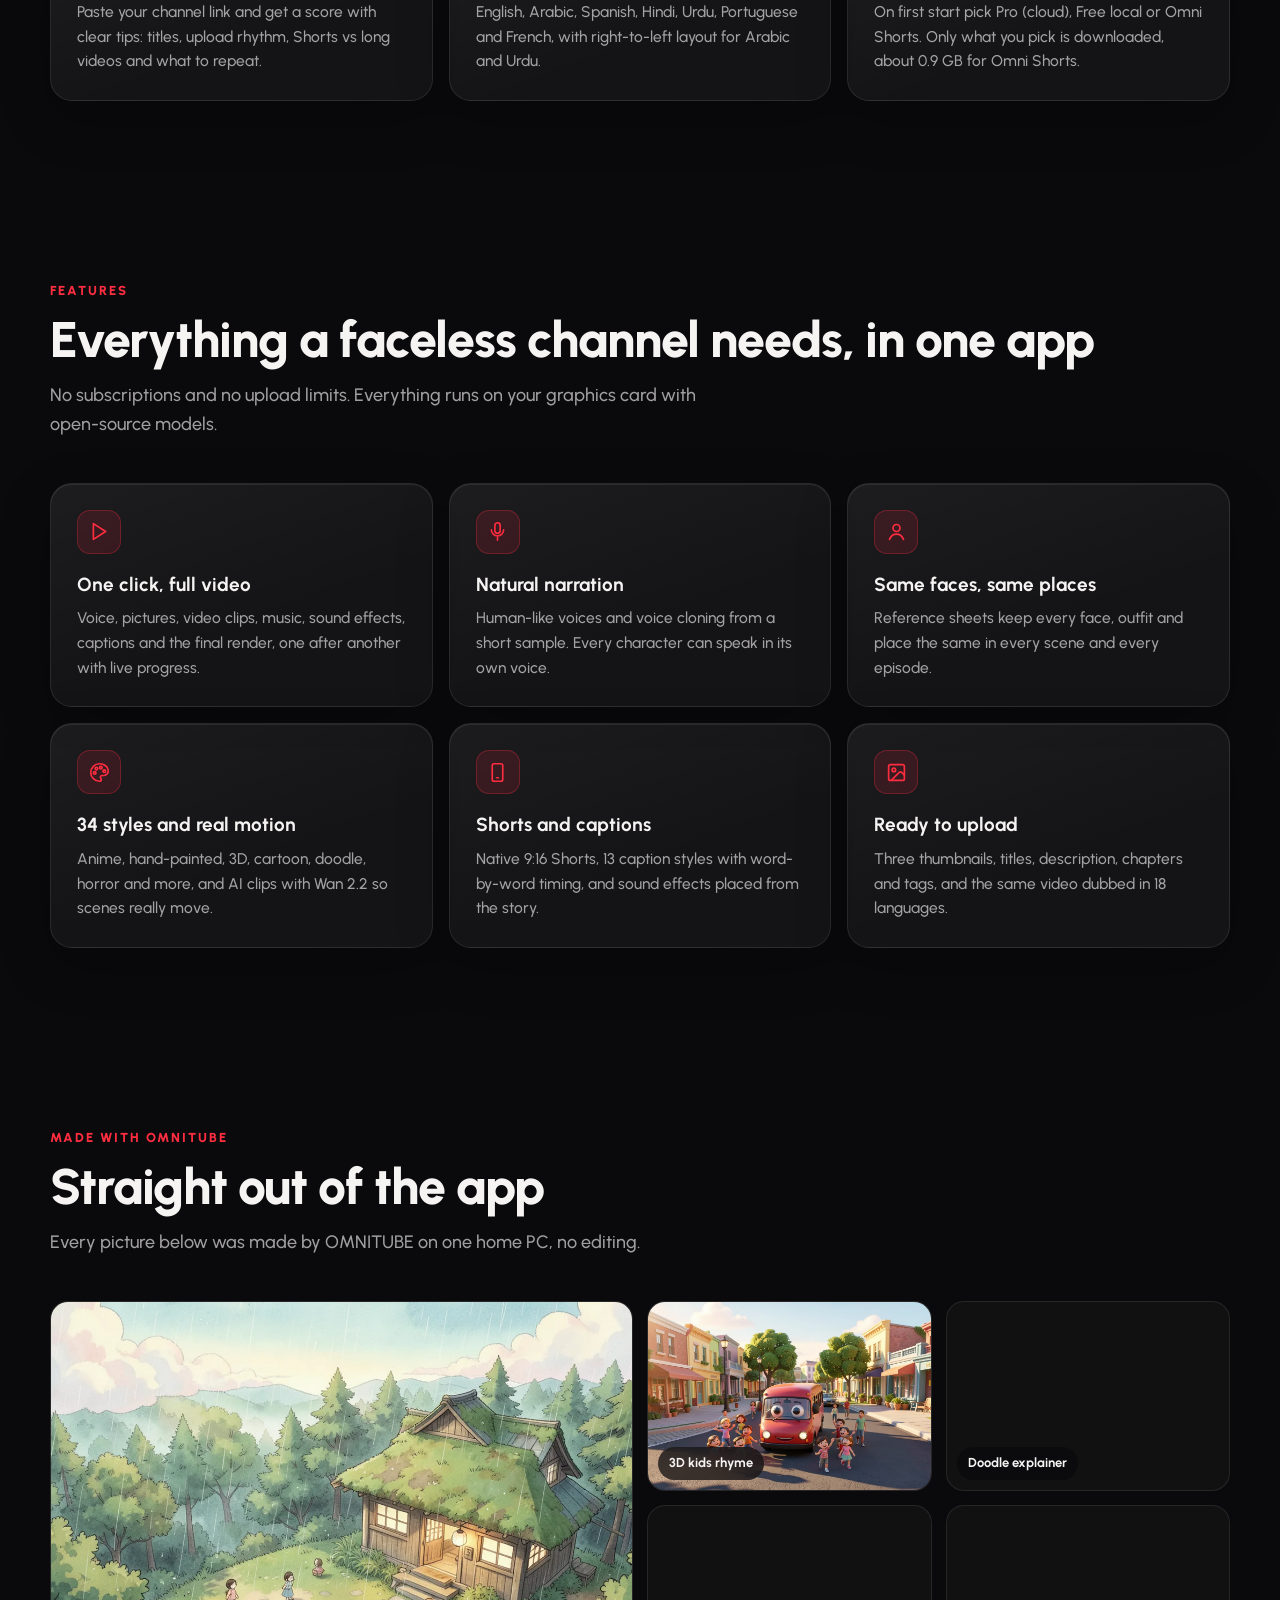
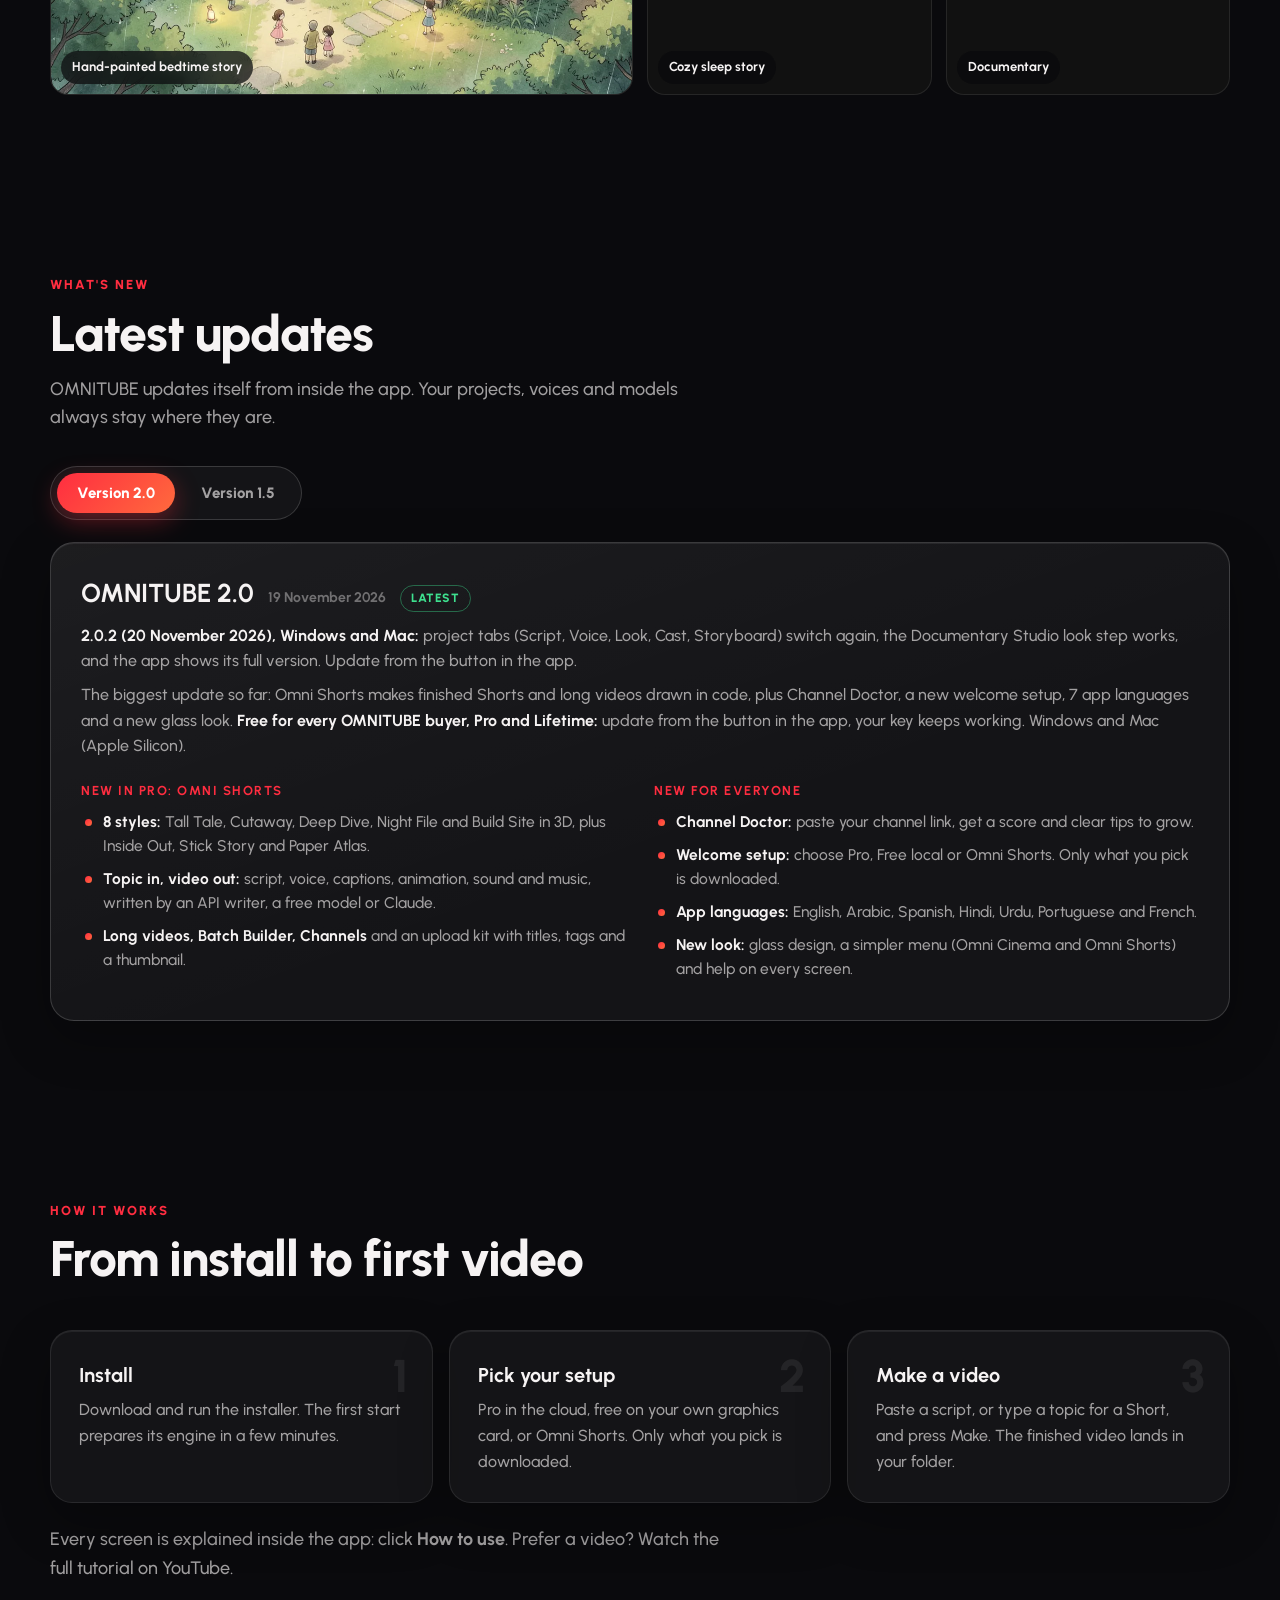
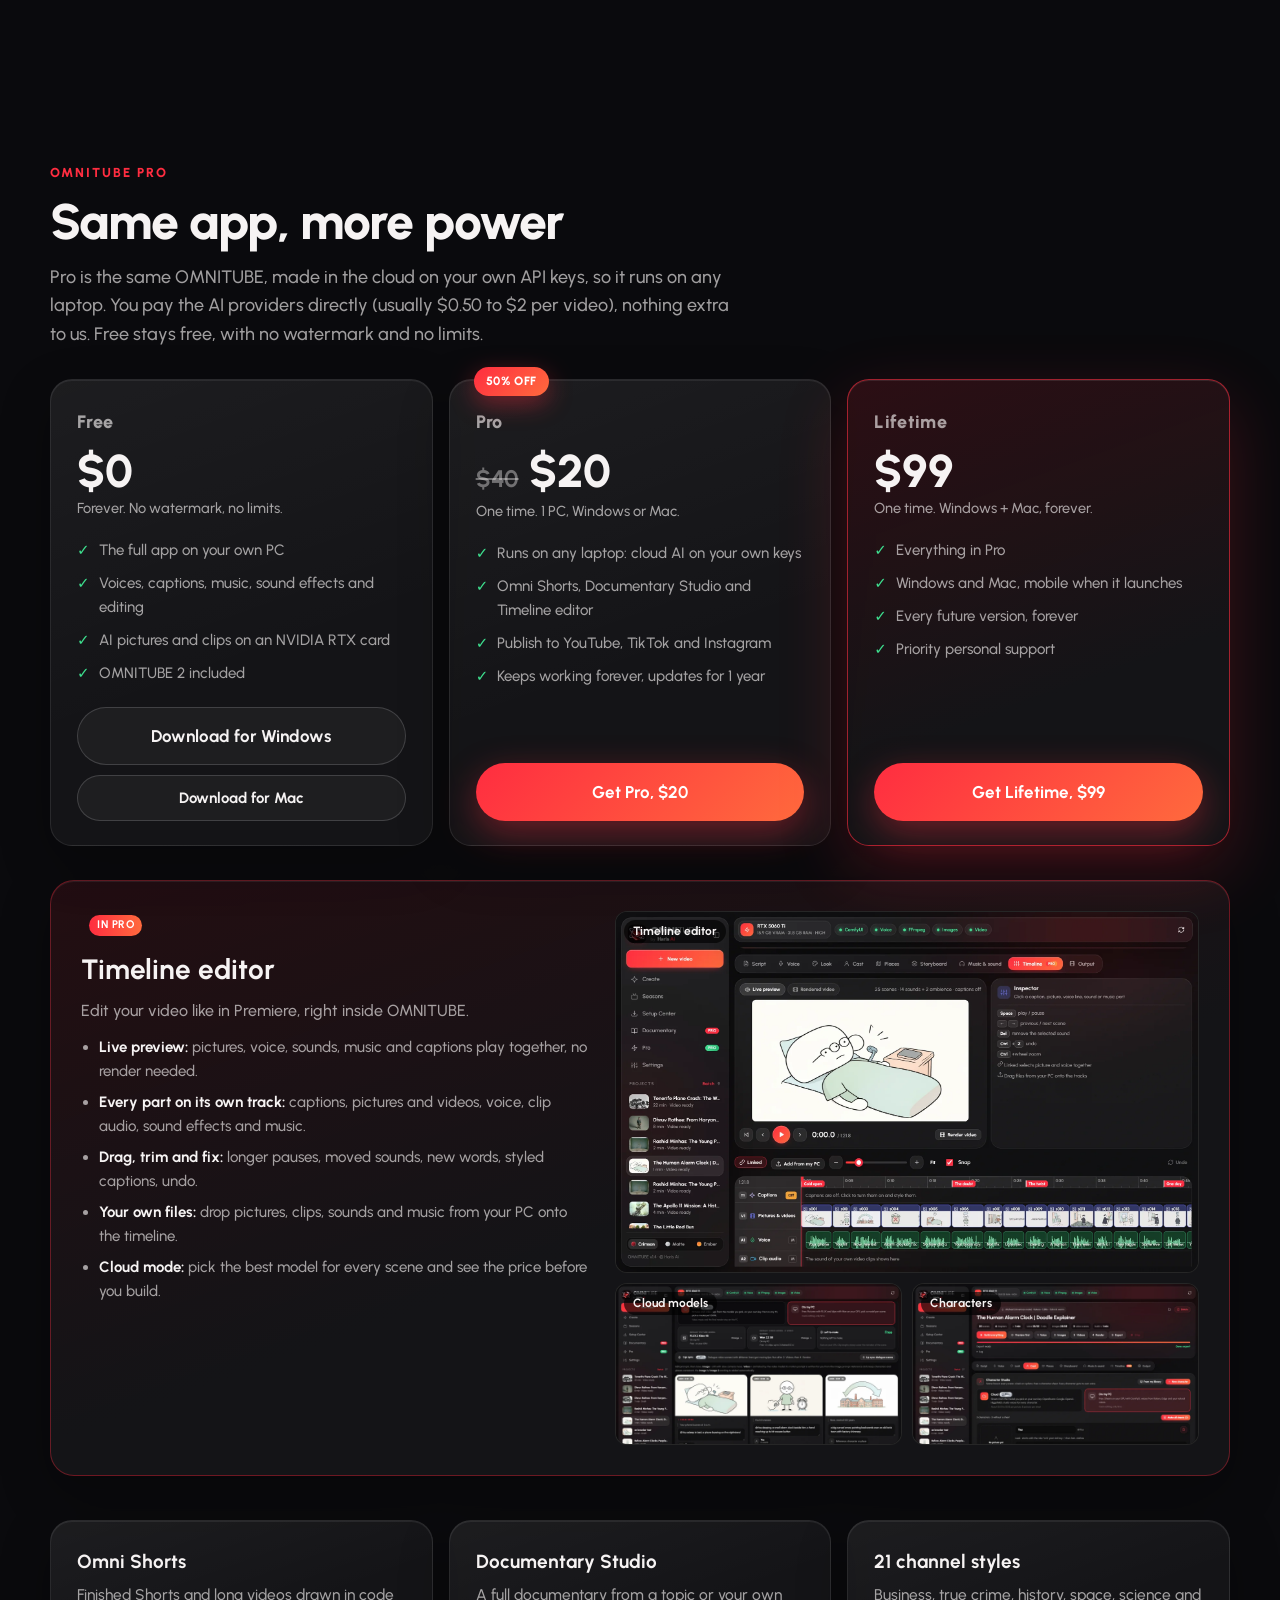
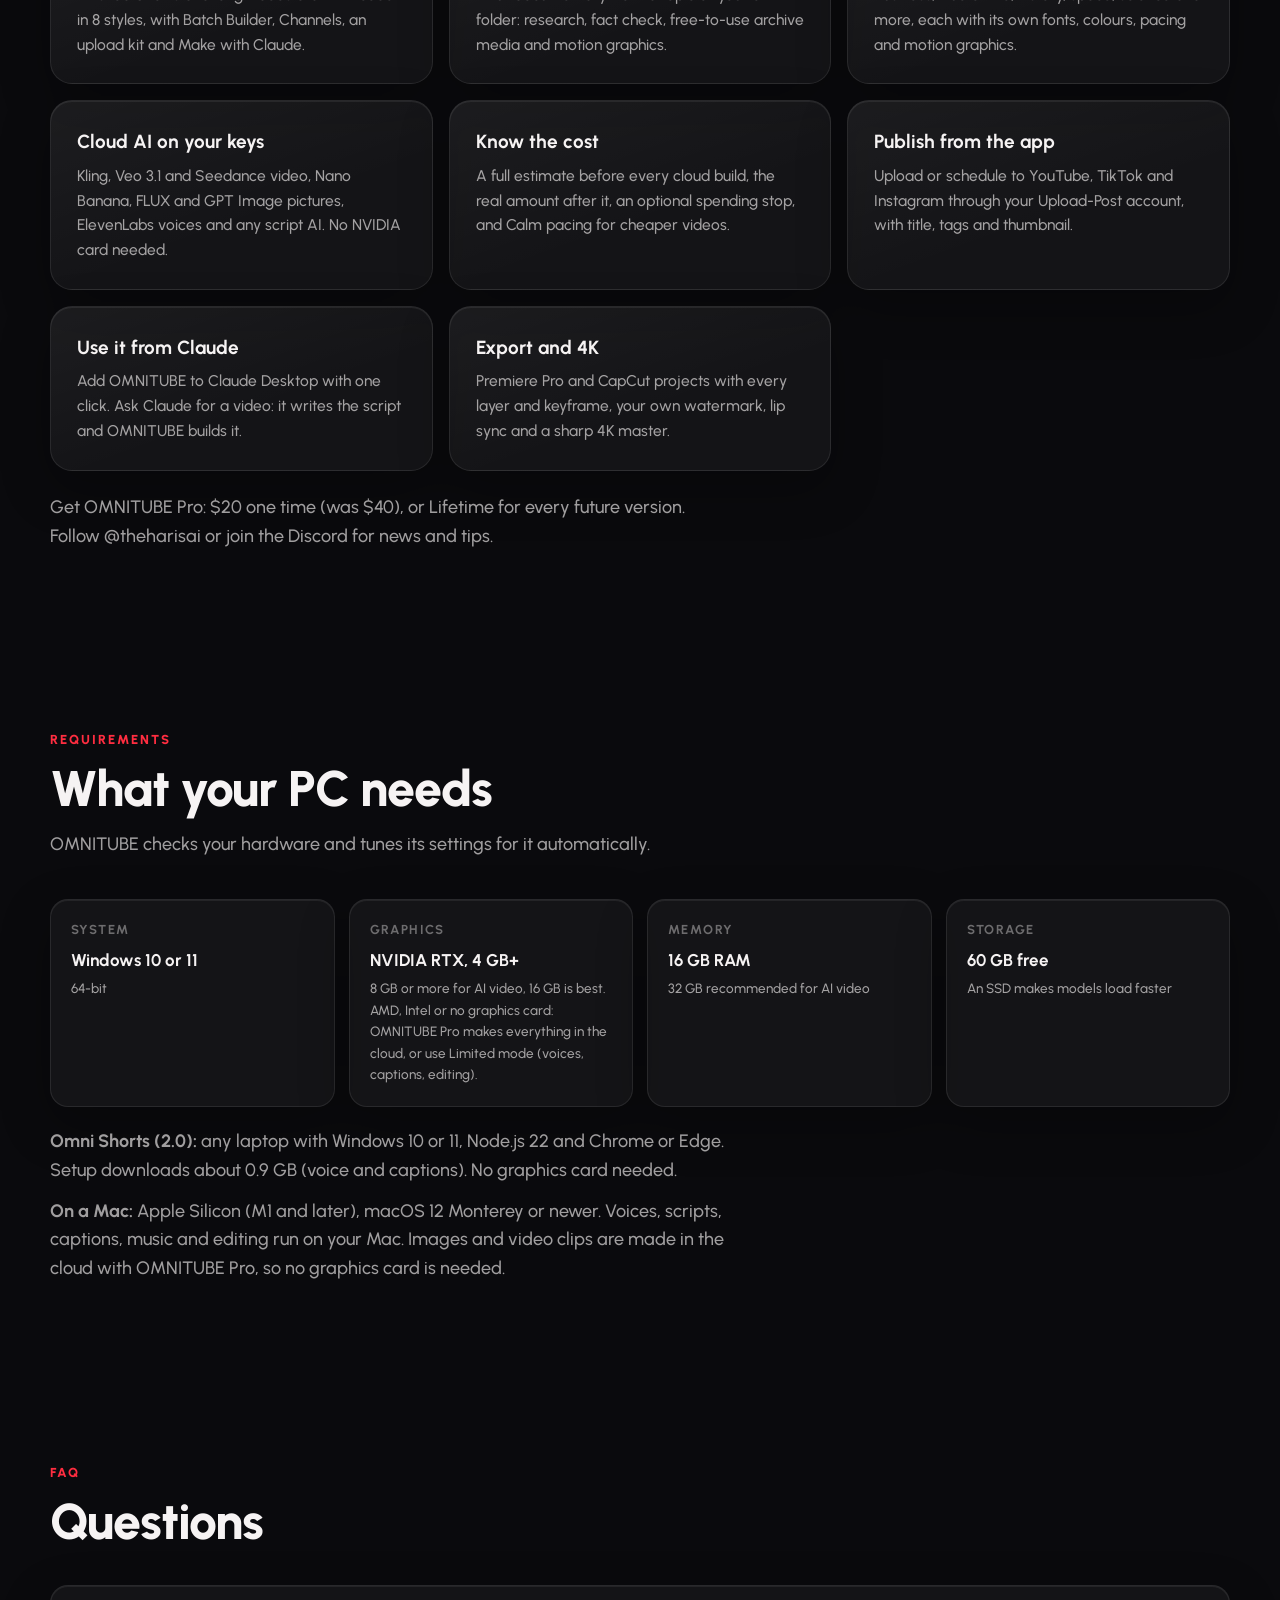
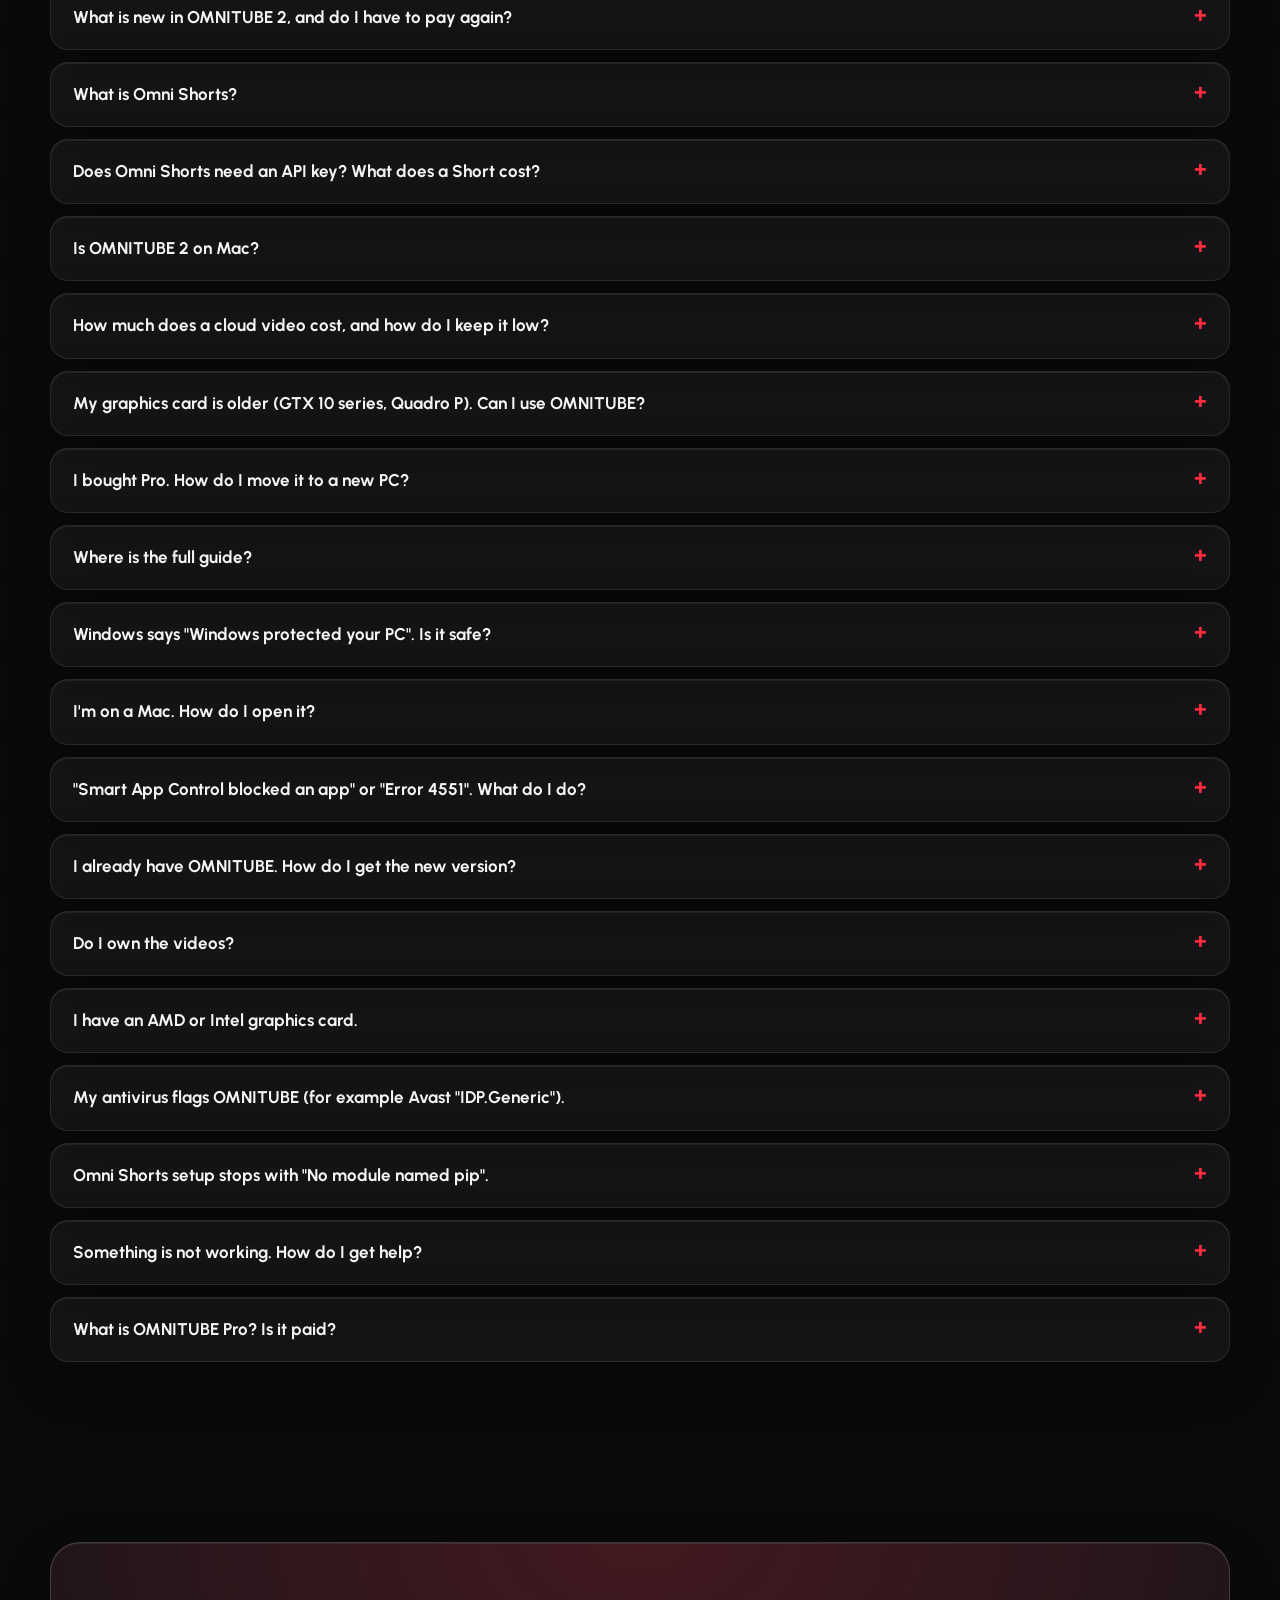
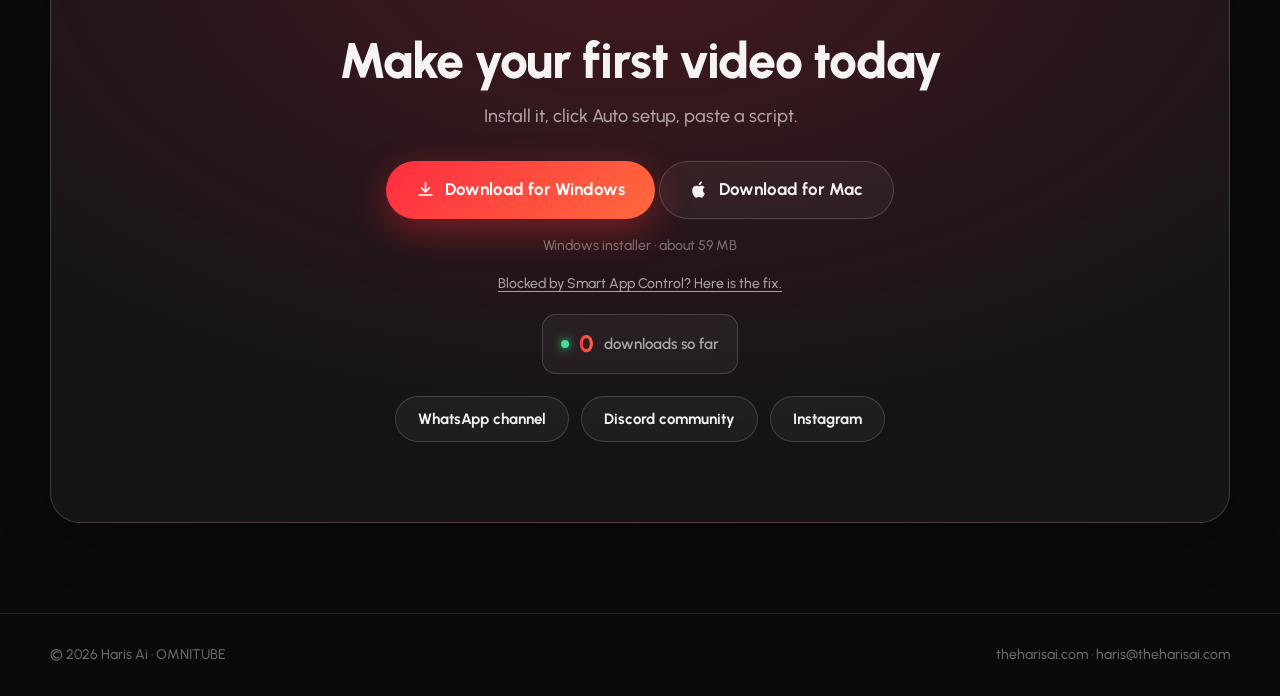
==== commit 7e61de21: "OMNITUBE hero left v12: one logo, 'A whole video team. One app.', clear sale box (50% OFF TODAY + co" ====
--- a/omnitube/index.html
+++ b/omnitube/index.html
@@ -557,6 +557,46 @@
 .edc span{box-shadow:0 4px 12px rgba(0,0,0,.35)}
 .edc[data-c=render] span{color:#111}
 @media(max-width:640px){.ed-side{display:none}.ed-look .sw:nth-child(n+4){display:none}}
+.h9 h1{margin:4px 0 12px}
+.sale{margin-top:22px;border-radius:20px;overflow:hidden;border:1px solid rgba(255,45,64,.5);background:linear-gradient(160deg,#200f13,#120c0e);box-shadow:0 26px 70px rgba(255,45,64,.2),inset 0 1px 0 rgba(255,255,255,.05);text-align:left}
+.sale-top{display:flex;align-items:center;justify-content:space-between;flex-wrap:wrap;gap:8px 12px;padding:11px 16px;background:linear-gradient(90deg,#ff2d40,#ff6a3d);color:#fff}
+.sale-badge{font-weight:900;font-size:16px;letter-spacing:.01em}
+.sale-cd{display:flex;align-items:center;gap:5px;font-weight:700;font-size:13px}
+.sale-cd i{font-style:normal;display:inline-flex;align-items:baseline;gap:1px;padding:4px 7px;border-radius:8px;background:rgba(0,0,0,.28);font-weight:900;font-size:15px;font-variant-numeric:tabular-nums}
+.sale-cd i small{font-size:10px;font-weight:700;opacity:.8}
+.sale-row{display:grid;grid-template-columns:1fr auto auto;gap:16px;align-items:center;padding:15px 16px;color:var(--text);transition:background .2s}
+.sale-row+.sale-row{border-top:1px solid rgba(255,255,255,.08)}
+.sale-row:hover{background:rgba(255,255,255,.035)}
+.sale-row.hot{background:linear-gradient(120deg,rgba(255,45,64,.16),transparent 75%)}
+.sr-l b{display:block;font-size:19px;font-weight:800}
+.sr-l span{display:block;margin-top:2px;color:var(--muted);font-size:13px}
+.sr-l em{display:inline-block;margin-top:7px;padding:2px 9px;border-radius:999px;background:rgba(245,196,107,.14);border:1px solid rgba(245,196,107,.45);color:#f5c46b;font-style:normal;font-size:11.5px;font-weight:800}
+.sr-p{display:flex;flex-direction:column;align-items:flex-end;gap:3px;line-height:1}
+.sr-p s{color:var(--faint);font-size:15px;font-weight:700}
+.sr-p b{font:900 40px/1 Urbanist,sans-serif;letter-spacing:-1.2px}
+.sr-btn{display:flex;align-items:center;height:46px;padding:0 18px;border-radius:12px;background:linear-gradient(135deg,var(--a),var(--a2));color:#fff;font-weight:800;font-size:15px;white-space:nowrap;box-shadow:0 10px 26px rgba(255,45,64,.4);transition:box-shadow .2s,transform .2s}
+.sale-row:hover .sr-btn{transform:translateY(-1px);box-shadow:0 14px 34px rgba(255,45,64,.55)}
+.sr-btn.ghost{background:rgba(255,255,255,.07);border:1px solid rgba(255,255,255,.22);box-shadow:none}
+.sale-foot{margin:0;padding:10px 16px;border-top:1px solid rgba(255,255,255,.08);color:var(--muted);font-size:12.5px}
+.sale-foot b{color:var(--text)}
+.free9{margin-top:20px}
+.free9-k{margin:0 0 8px;color:var(--muted);font-size:13.5px;font-weight:600}
+.free9-r{display:flex;align-items:center;flex-wrap:wrap;gap:10px 14px}
+.free9-r .btn{height:46px;padding:0 18px;font-size:14.5px;white-space:nowrap}
+.free9-r .dlc{margin:0;padding:8px 14px}
+.free9-r .dlc .dln{font-size:20px}
+@media(max-width:1000px){.free9-r{justify-content:center}.sale{max-width:560px;margin-inline:auto}}
+@media(max-width:520px){.sale-row{grid-template-columns:1fr auto}.sr-btn{grid-column:1/-1;justify-content:center}.free9-r .btn{width:100%;justify-content:center}}
+.h9{grid-template-columns:.95fr 1.05fr;gap:40px}
+.h9 h1{font-size:clamp(36px,3.8vw,52px);letter-spacing:-1.8px}
+.h9 .lead{max-width:48ch;margin-bottom:0}
+.free9{margin-top:18px}
+@media(max-width:1400px){.ed-tabs span:nth-child(1),.ed-tabs span:nth-child(3){display:none}}
+.free9-r .free9-k{margin:0 2px 0 0;color:var(--muted);font-size:13.5px;font-weight:700}
+.free9-m{display:flex;align-items:center;flex-wrap:wrap;gap:8px 12px;margin-top:10px;color:var(--faint);font-size:12.5px}
+.free9-m .dlc{margin:0;padding:6px 12px;font-size:13px}
+.free9-m .dlc .dln{font-size:18px}
+@media(max-width:1000px){.free9-m{justify-content:center}}
 </style>
 </head>
 <body>
@@ -572,18 +612,26 @@
 <div class="wrap hero">
   <div class="h9" id="deals">
     <div class="h9-l">
-      <a class="hlogo" href="#whatsnew" aria-label="OMNITUBE 2"><img src="assets/app_icon.png" alt="OMNITUBE logo"><span class="w">OMNI<b>TUBE</b></span><span class="v">2.0</span></a>
       <span id="relnote" hidden></span>
-      <h1>Stop editing.<br>Start posting.</h1>
-      <p class="lead">Type a topic or paste a script. OMNITUBE does the whole team's work: script, voice, animation, captions and the edit. <b style="color:var(--text)">You just press upload.</b></p>
-      <div class="h9-dl"><a class="btn primary dl" href="https://github.com/Ai-Haris/omnitube-releases/releases/download/v2.0.2/OMNITUBE_Setup_2.0.2.exe"><svg viewBox="0 0 24 24"><path d="M12 3v12m0 0-5-5m5 5 5-5M4 19h16"/></svg>Download for Windows</a><a class="btn dlmac" href="https://github.com/Ai-Haris/omnitube-releases/releases/download/v2.0.2/OMNITUBE_Mac_2.0.2.dmg"><svg viewBox="0 0 24 24" style="fill:currentColor;stroke:none"><path d="M16.4 12.7c0-2.4 2-3.6 2.1-3.6-1.1-1.7-2.9-1.9-3.6-1.9-1.5-.2-3 .9-3.8.9s-2-.9-3.3-.9c-1.7 0-3.3 1-4.1 2.5-1.8 3.1-.5 7.6 1.2 10.1.8 1.2 1.8 2.6 3.1 2.5 1.2 0 1.7-.8 3.2-.8s1.9.8 3.2.8c1.3 0 2.2-1.2 3-2.5.9-1.4 1.3-2.8 1.3-2.9 0 0-2.4-.9-2.3-3.6zM14 5.2c.7-.8 1.1-2 1-3.2-1 0-2.2.7-2.9 1.5-.6.7-1.2 1.9-1 3 1.1.1 2.2-.6 2.9-1.3z"/></svg>Download for Mac</a></div>
-      <p class="h9-note">Free forever, no watermark. The free version needs an NVIDIA RTX card.</p>
-    <div class="dlc" id="dlc"><span class="dot"></span><b class="dln" data-v="0">0</b><span>downloads of OMNITUBE so far</span></div>
-      <div class="ofx">
-        <p class="ofx-k"><b>No NVIDIA card?</b> OMNITUBE Pro makes it all in the cloud, on any laptop.</p>
-        <a class="ofx-row hot offer-on" href="https://theharisai.gumroad.com/l/omnitube-pro/5LIFE50" target="_blank" rel="noopener"><div><b class="n">Lifetime</b><span class="ofx-tag">5 spots</span><small>Back to $99 in <b><span class="t-h">00</span>:<span class="t-m">00</span>:<span class="t-s">00</span></b></small></div><div class="ofx-p"><b>$50</b><s>$99</s></div><span class="ofx-btn">Claim Lifetime</span></a>
-        <a class="ofx-row offer-off" hidden href="https://theharisai.gumroad.com/l/omnitube-pro" target="_blank" rel="noopener"><div><b class="n">Lifetime</b><small>Windows and Mac, every future version</small></div><div class="ofx-p"><b>$99</b></div><span class="ofx-btn">Get Lifetime</span></a>
-        <a class="ofx-row" href="https://theharisai.gumroad.com/l/omnitube-pro" target="_blank" rel="noopener"><div><b class="n">Pro</b><small>One PC, Windows or Mac</small></div><div class="ofx-p"><b>$20</b><s>$40</s></div><span class="ofx-btn ghost">Get Pro</span></a>
+      <h1>A whole video team.<br>One app.</h1>
+      <p class="lead">Script, footage, voice, captions, music, color and publishing. Type a topic, OMNITUBE does the rest, and you press upload.</p>
+      <div class="sale">
+        <div class="sale-top"><span class="sale-badge offer-on">50% OFF TODAY</span><span class="sale-badge offer-off" hidden>OMNITUBE Pro</span>
+          <span class="sale-cd offer-on">Ends in <i><span class="t-h">00</span><small>h</small></i><i><span class="t-m">00</span><small>m</small></i><i><span class="t-s">00</span><small>s</small></i></span></div>
+        <a class="sale-row hot offer-on" href="https://theharisai.gumroad.com/l/omnitube-pro/5LIFE50" target="_blank" rel="noopener">
+          <div class="sr-l"><b>Lifetime</b><span>Pay once, use forever. Windows and Mac, every update.</span><em>Only 5 spots at $50</em></div>
+          <div class="sr-p"><s>$99</s><b>$50</b></div><span class="sr-btn">Get Lifetime</span></a>
+        <a class="sale-row offer-off" hidden href="https://theharisai.gumroad.com/l/omnitube-pro" target="_blank" rel="noopener">
+          <div class="sr-l"><b>Lifetime</b><span>Pay once, use forever. Windows and Mac, every update.</span></div>
+          <div class="sr-p"><b>$99</b></div><span class="sr-btn">Get Lifetime</span></a>
+        <a class="sale-row" href="https://theharisai.gumroad.com/l/omnitube-pro" target="_blank" rel="noopener">
+          <div class="sr-l"><b>Pro</b><span>One PC, Windows or Mac. Runs on any laptop.</span></div>
+          <div class="sr-p"><s>$40</s><b>$20</b></div><span class="sr-btn ghost">Get Pro</span></a>
+        <p class="sale-foot"><b>No NVIDIA card needed with Pro.</b> One-time payment, no subscription.</p>
+      </div>
+      <div class="free9">
+        <div class="free9-r"><span class="free9-k">Or start free</span><a class="btn primary dl" href="https://github.com/Ai-Haris/omnitube-releases/releases/download/v2.0.2/OMNITUBE_Setup_2.0.2.exe"><svg viewBox="0 0 24 24"><path d="M12 3v12m0 0-5-5m5 5 5-5M4 19h16"/></svg>Download for Windows</a><a class="btn dlmac" href="https://github.com/Ai-Haris/omnitube-releases/releases/download/v2.0.2/OMNITUBE_Mac_2.0.2.dmg"><svg viewBox="0 0 24 24" style="fill:currentColor;stroke:none"><path d="M16.4 12.7c0-2.4 2-3.6 2.1-3.6-1.1-1.7-2.9-1.9-3.6-1.9-1.5-.2-3 .9-3.8.9s-2-.9-3.3-.9c-1.7 0-3.3 1-4.1 2.5-1.8 3.1-.5 7.6 1.2 10.1.8 1.2 1.8 2.6 3.1 2.5 1.2 0 1.7-.8 3.2-.8s1.9.8 3.2.8c1.3 0 2.2-1.2 3-2.5.9-1.4 1.3-2.8 1.3-2.9 0 0-2.4-.9-2.3-3.6zM14 5.2c.7-.8 1.1-2 1-3.2-1 0-2.2.7-2.9 1.5-.6.7-1.2 1.9-1 3 1.1.1 2.2-.6 2.9-1.3z"/></svg>Download for Mac</a></div>
+        <div class="free9-m"><div class="dlc" id="dlc"><span class="dot"></span><b class="dln" data-v="0">0</b><span>downloads of OMNITUBE so far</span></div><span>The free version has no watermark and needs an NVIDIA RTX card.</span></div>
       </div>
     </div>
     <div class="ed" id="ed" aria-label="OMNITUBE Timeline editor, animated">
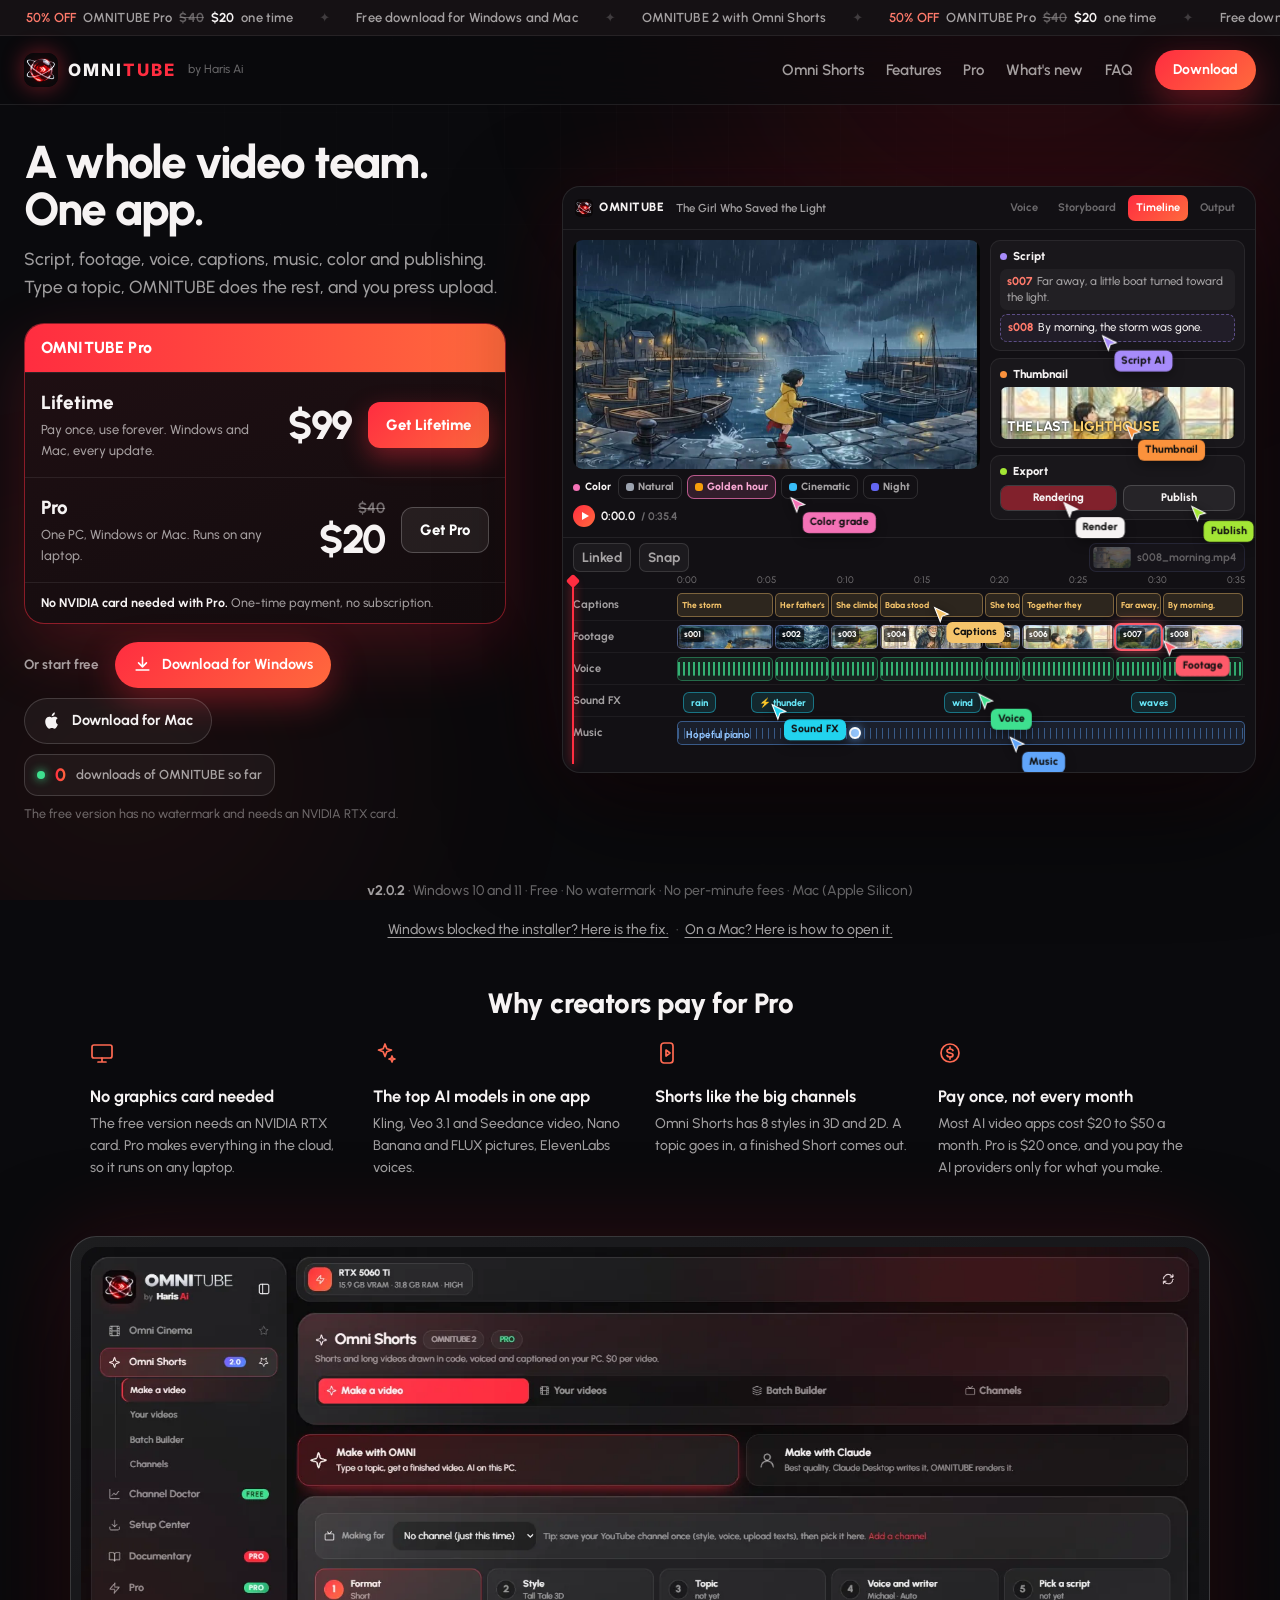
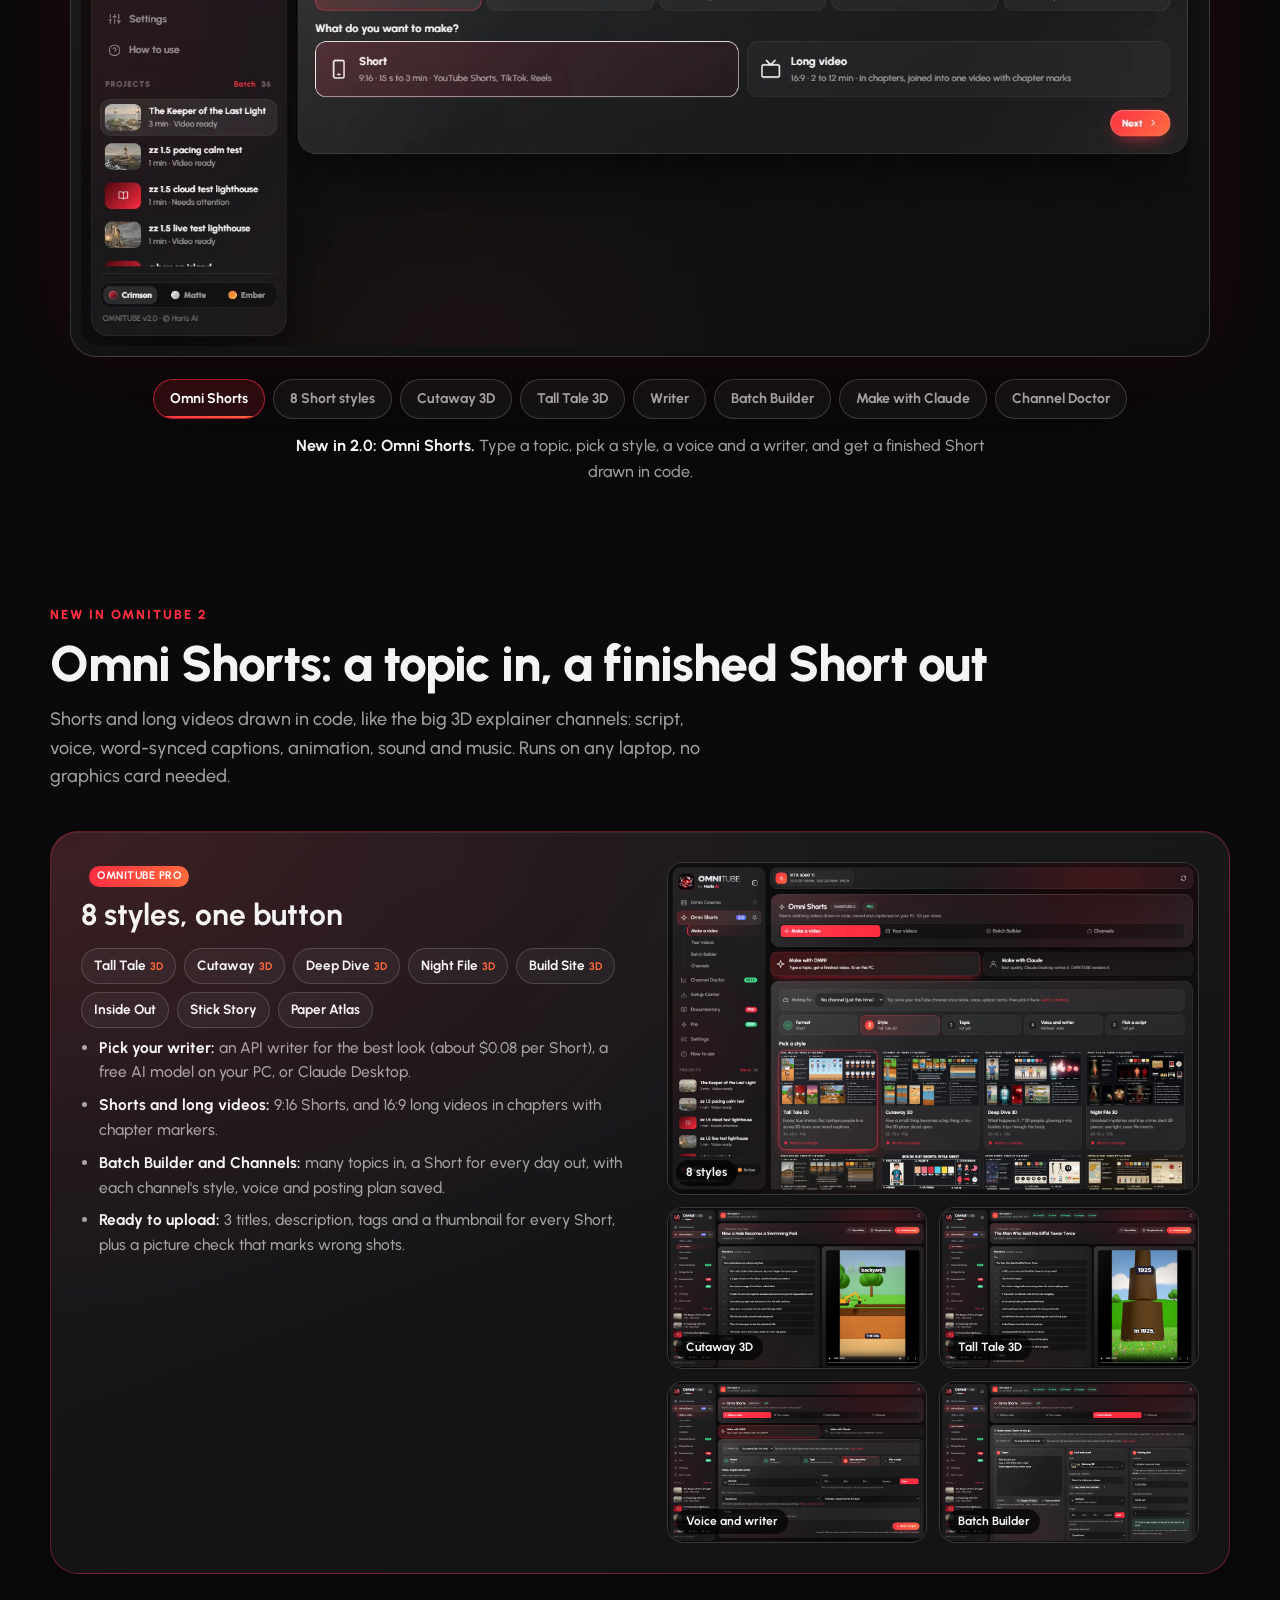
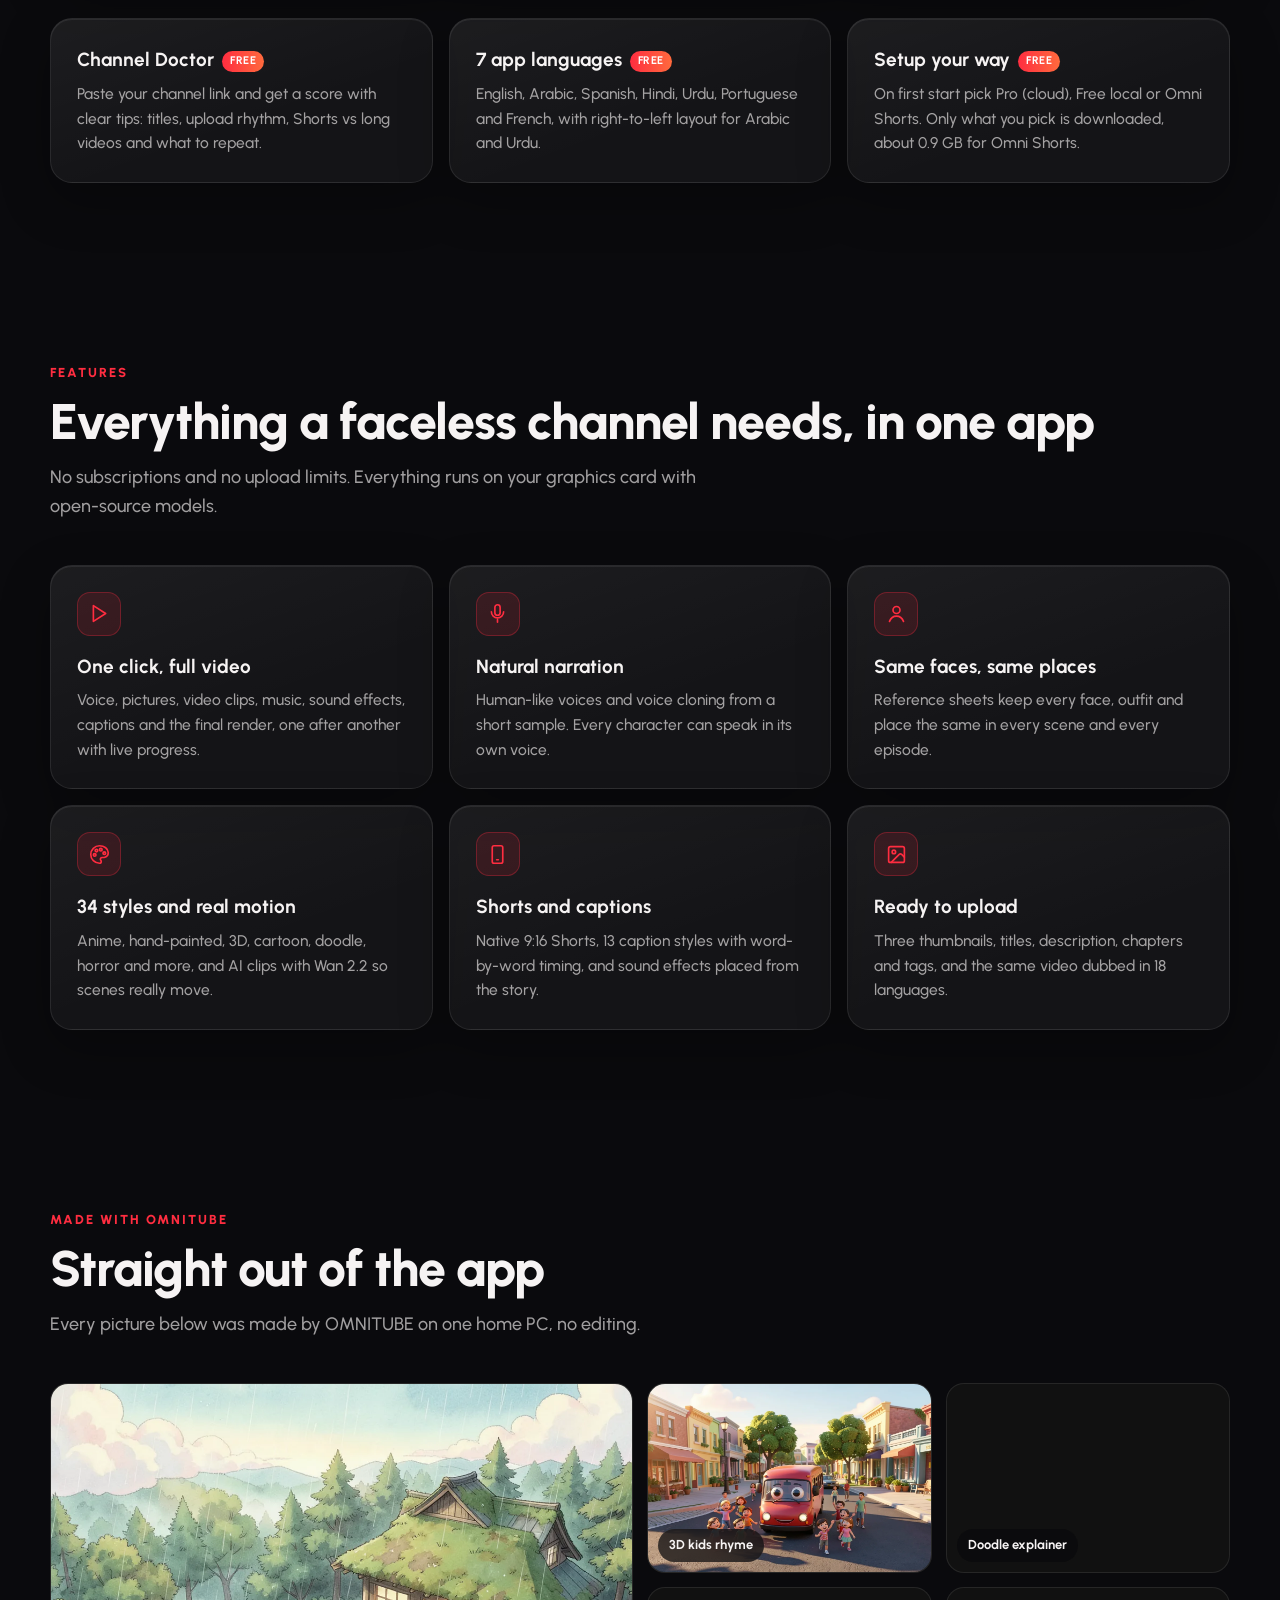
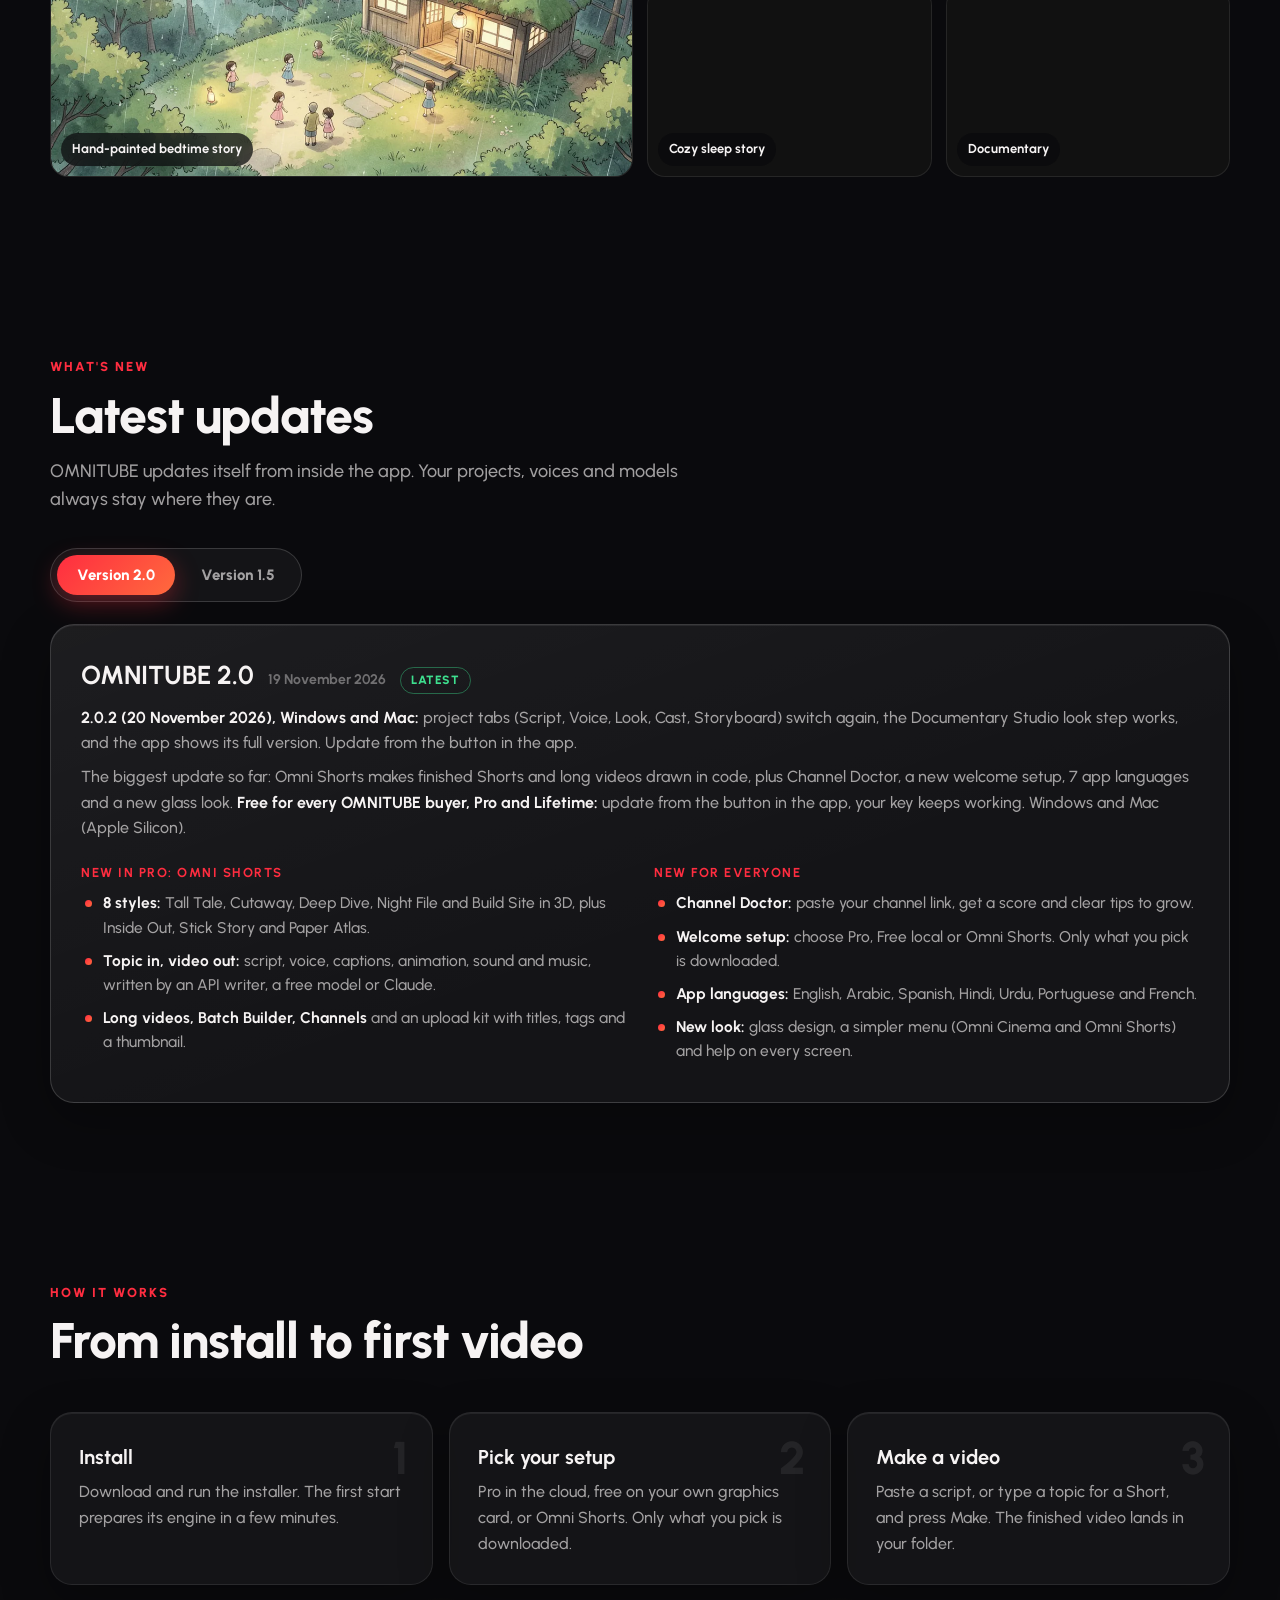
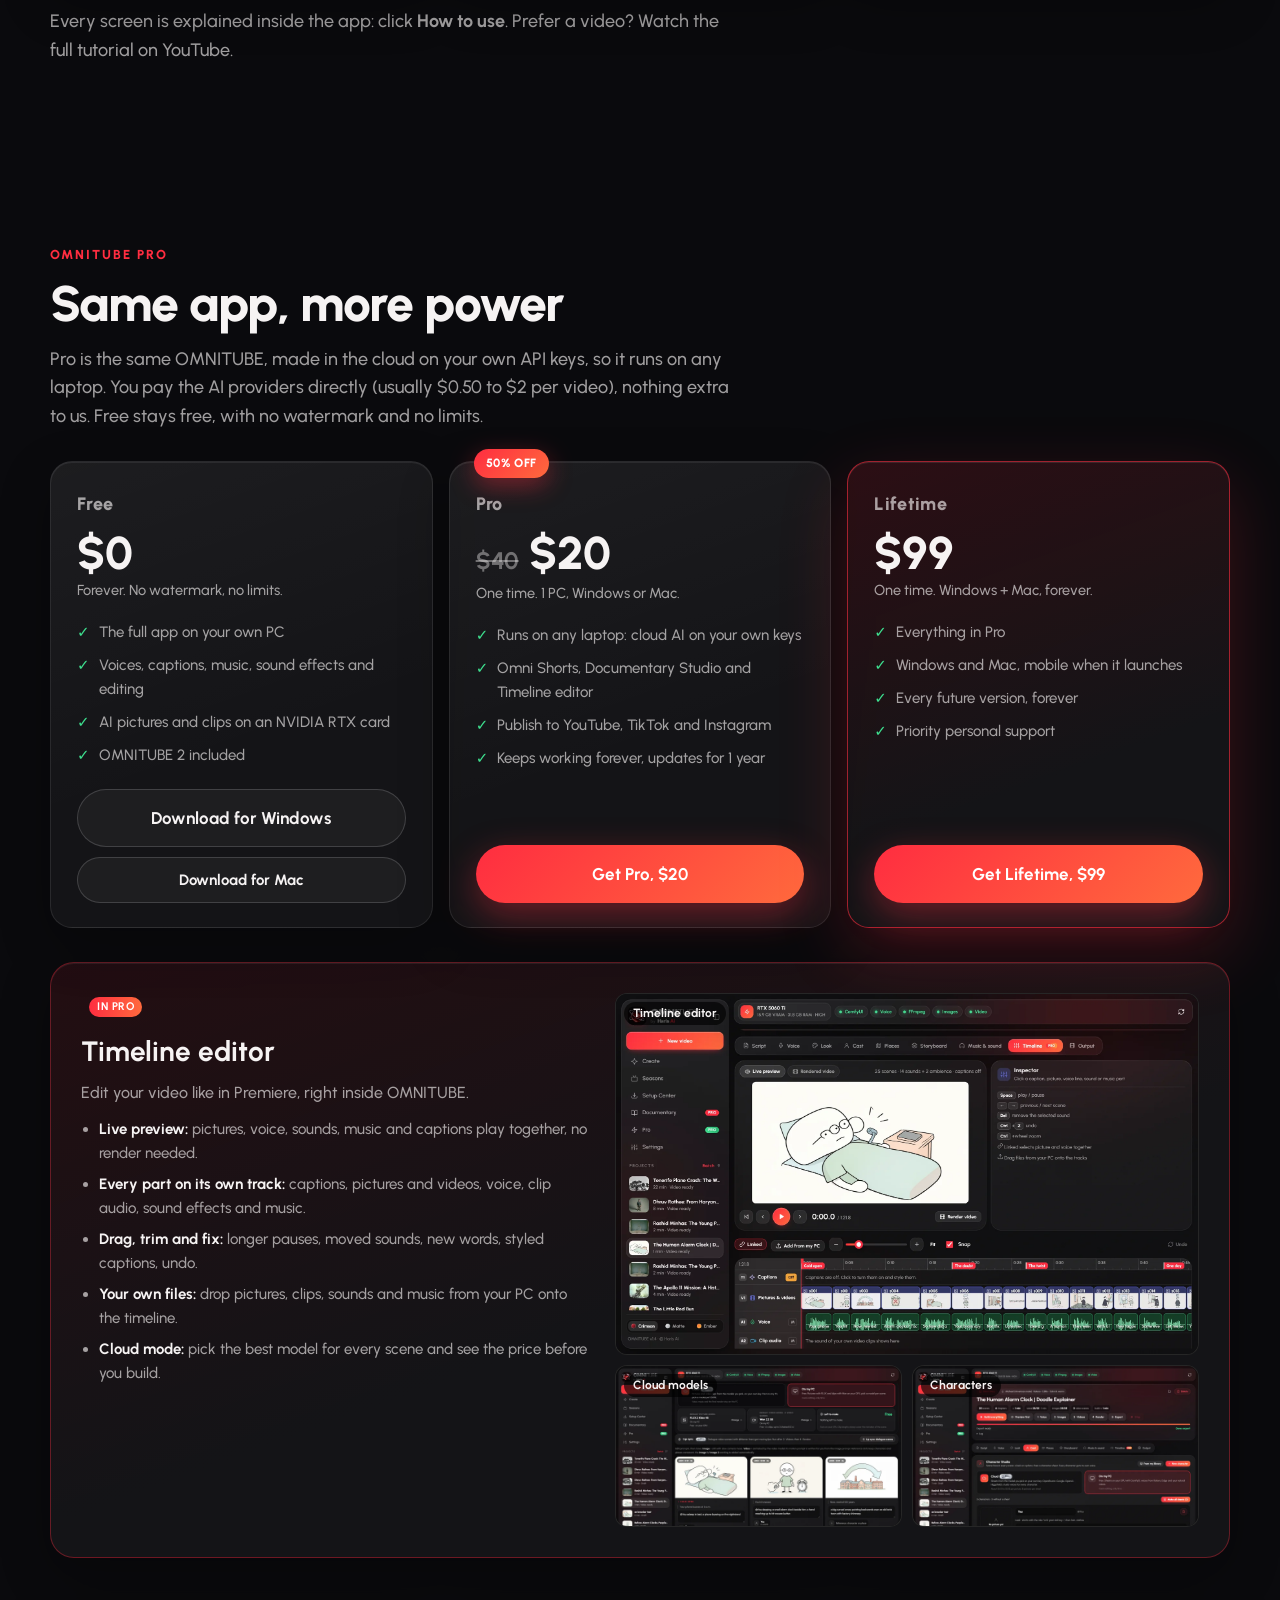
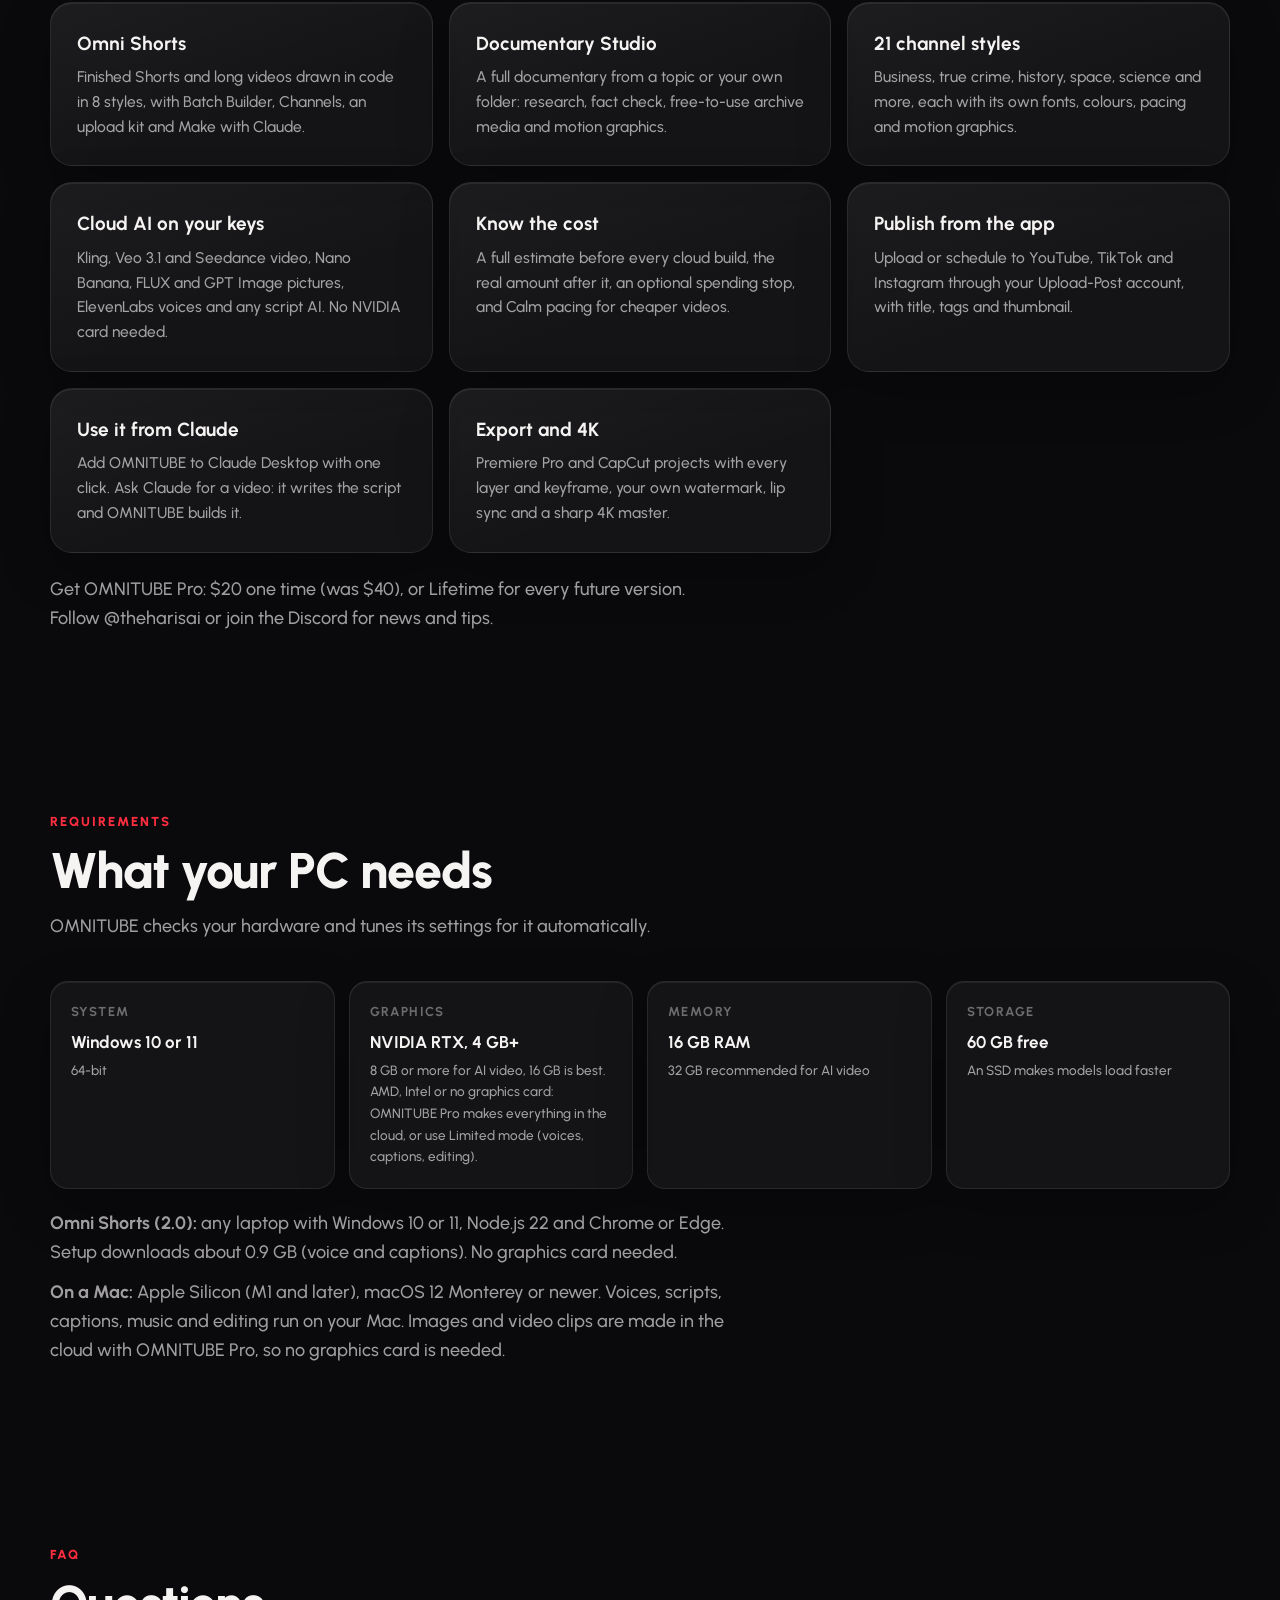
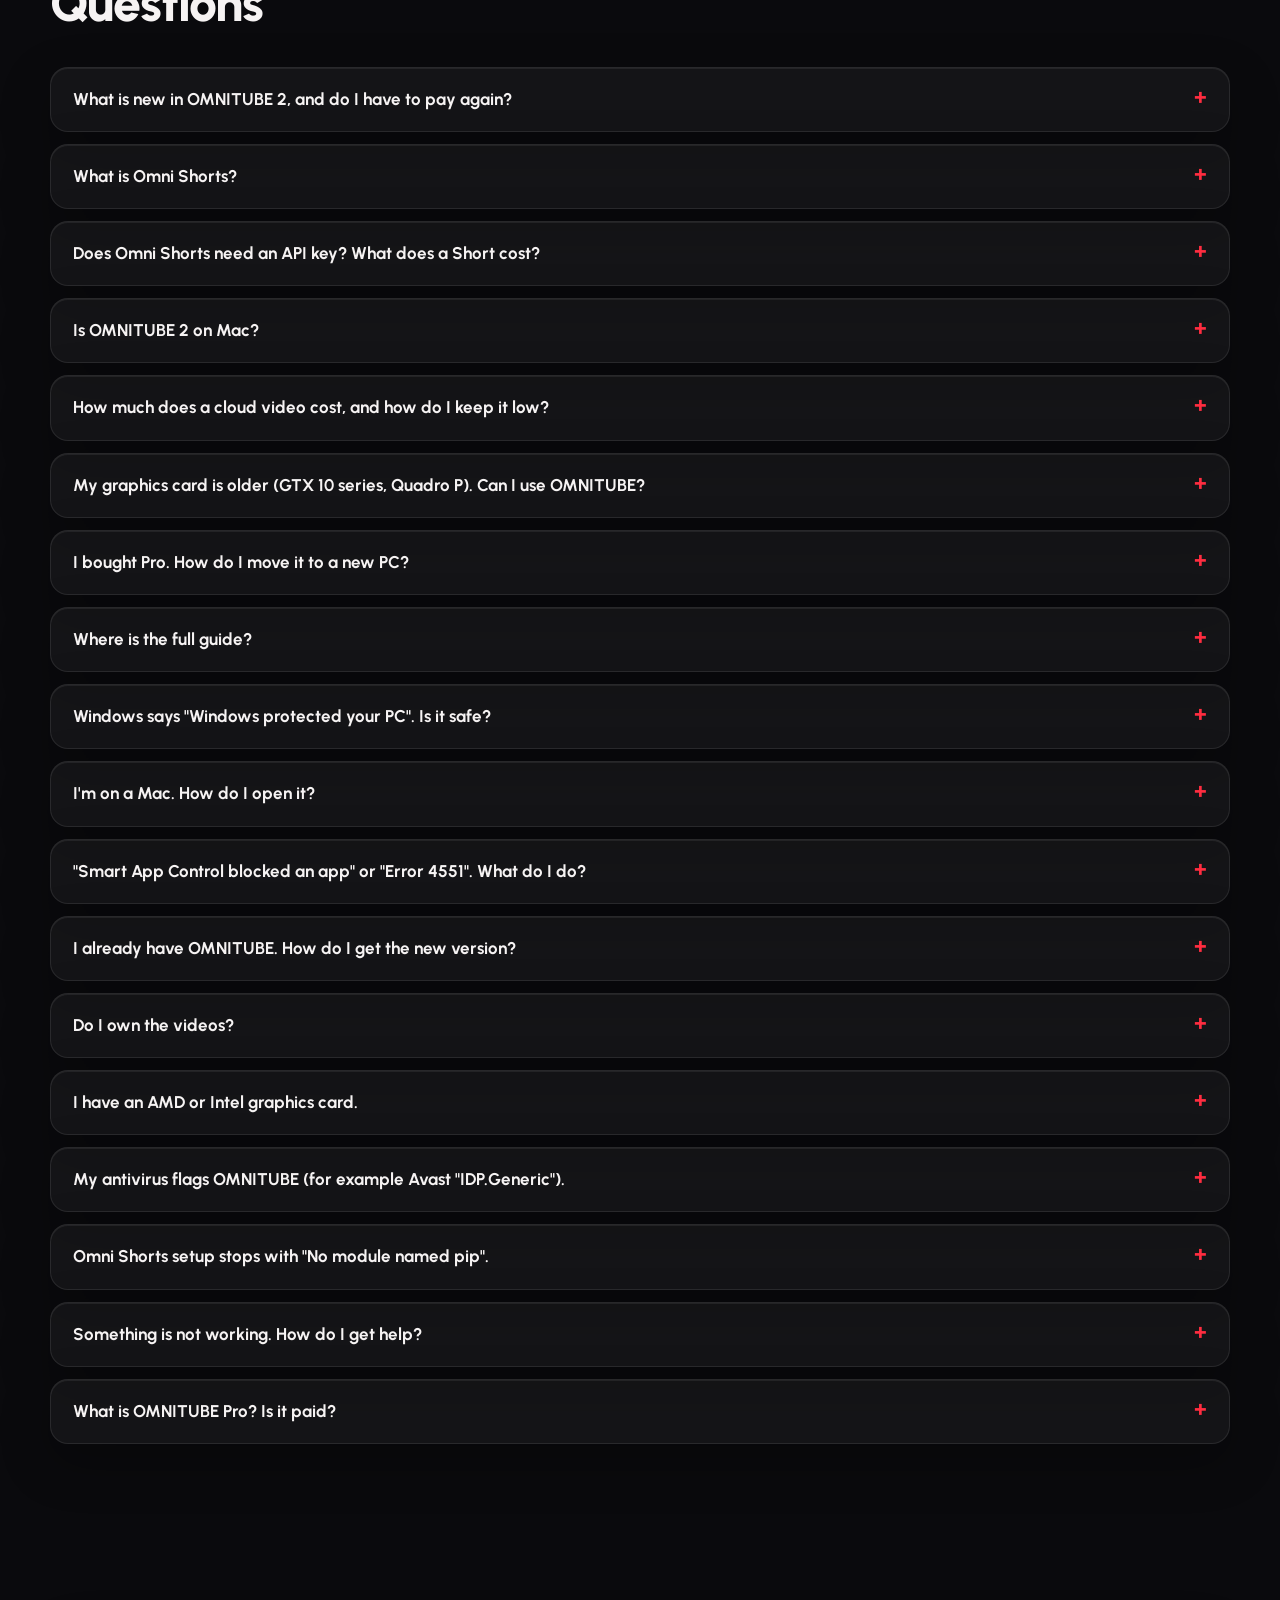
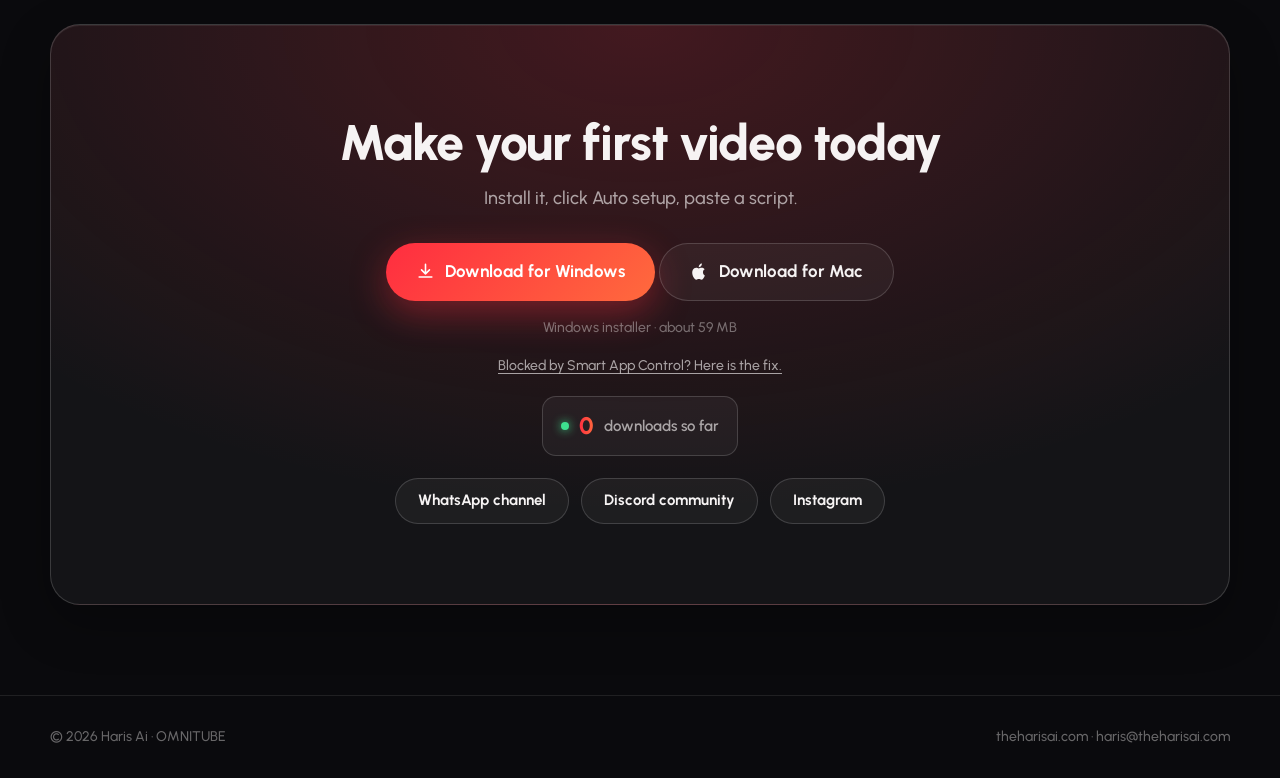
==== commit 97ef0e37: "OMNITUBE hero v13: full width on big screens (hero + nav 1480px), bigger editor right, text + offer " ====
--- a/omnitube/index.html
+++ b/omnitube/index.html
@@ -597,6 +597,15 @@
 .free9-m .dlc{margin:0;padding:6px 12px;font-size:13px}
 .free9-m .dlc .dln{font-size:18px}
 @media(max-width:1000px){.free9-m{justify-content:center}}
+header .wrap.nav,main .wrap.hero{width:min(1480px,100% - 48px)}
+.h9{max-width:none;grid-template-columns:minmax(440px,.82fr) 1.18fr;gap:56px;padding:30px 0 40px}
+.h9 h1{font-size:clamp(38px,3.6vw,60px)}
+.h9 .lead{font-size:17.5px}
+.sale{max-width:620px}
+.ed-main{grid-template-columns:1.6fr 1fr}
+.ed-tl{--lab:104px}
+@media(min-width:1400px){.ed-tabs span:nth-child(1),.ed-tabs span:nth-child(3){display:inline}.ed-trk{height:34px}.ed-lane{height:26px}}
+@media(max-width:1100px){.h9{grid-template-columns:1fr;gap:34px;text-align:center}.h9 .lead{margin-inline:auto}.sale{margin-inline:auto}.free9-r,.free9-m{justify-content:center}}
 </style>
 </head>
 <body>
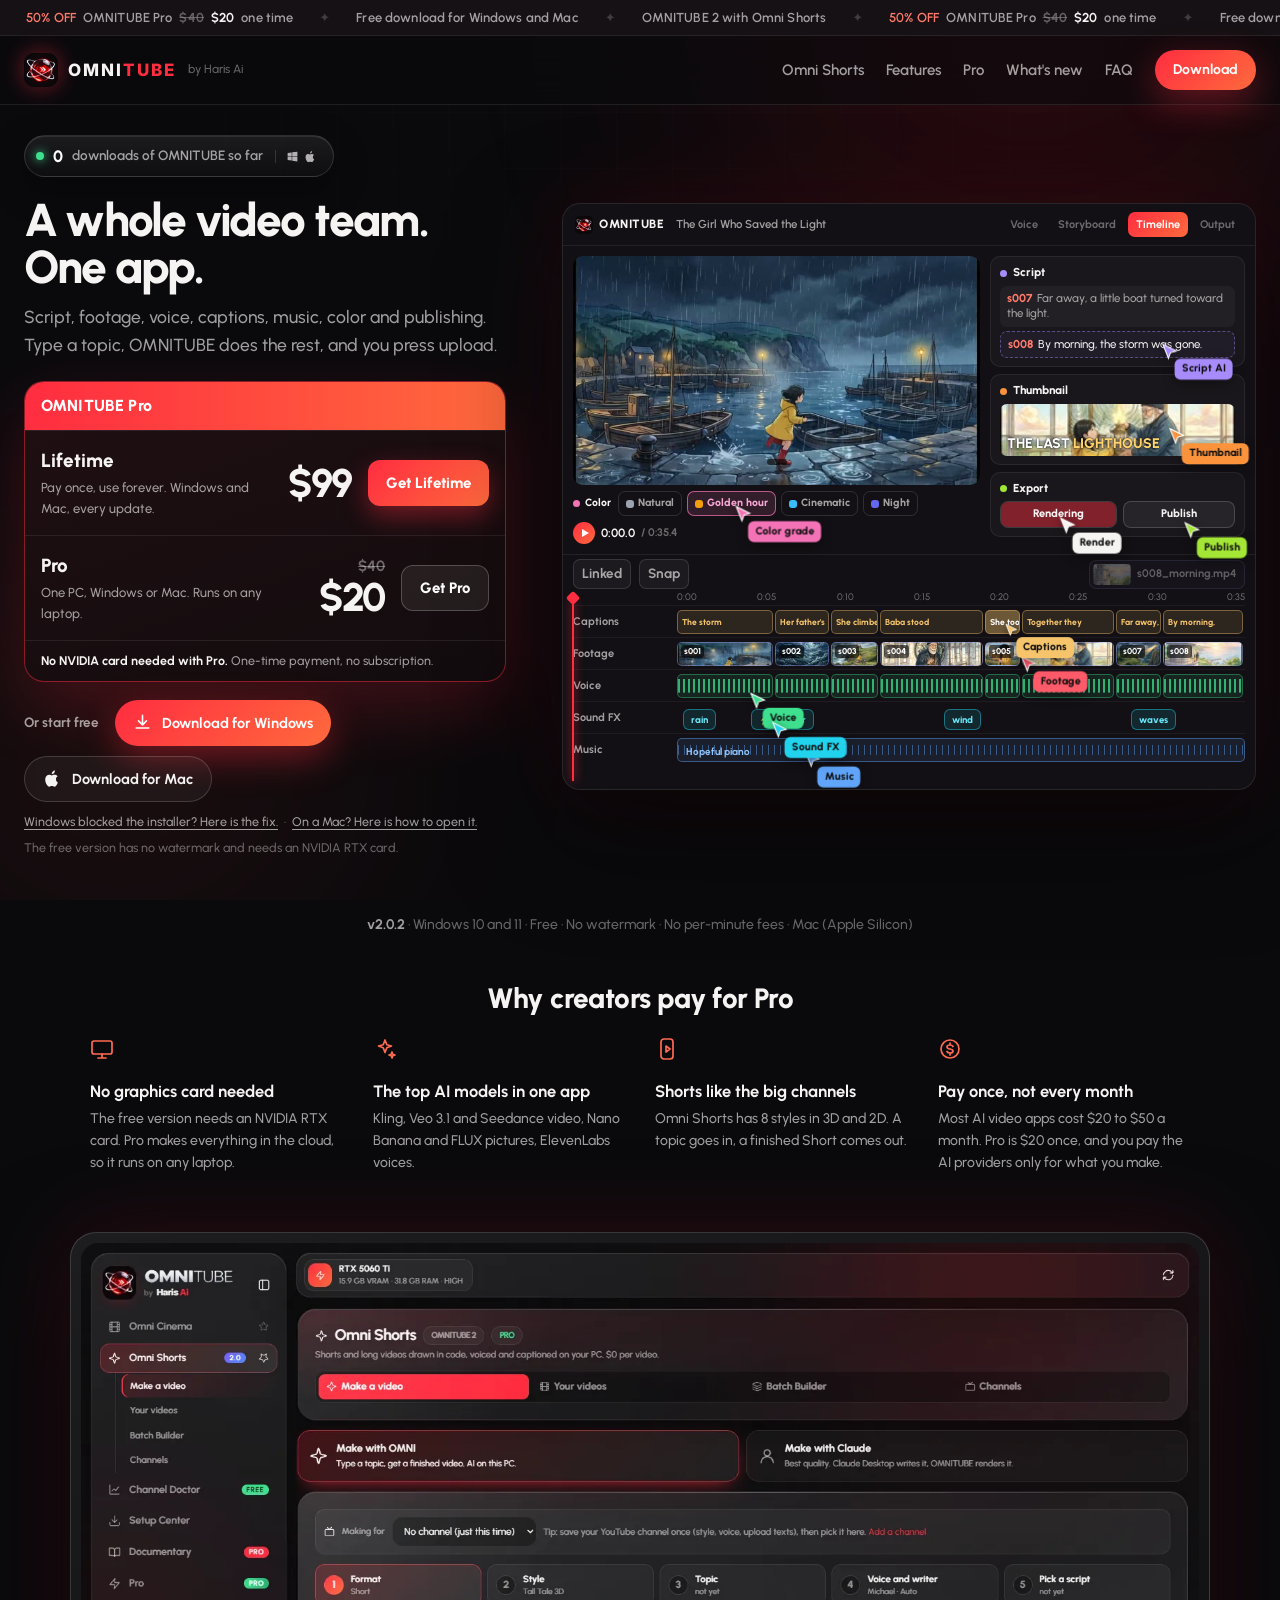
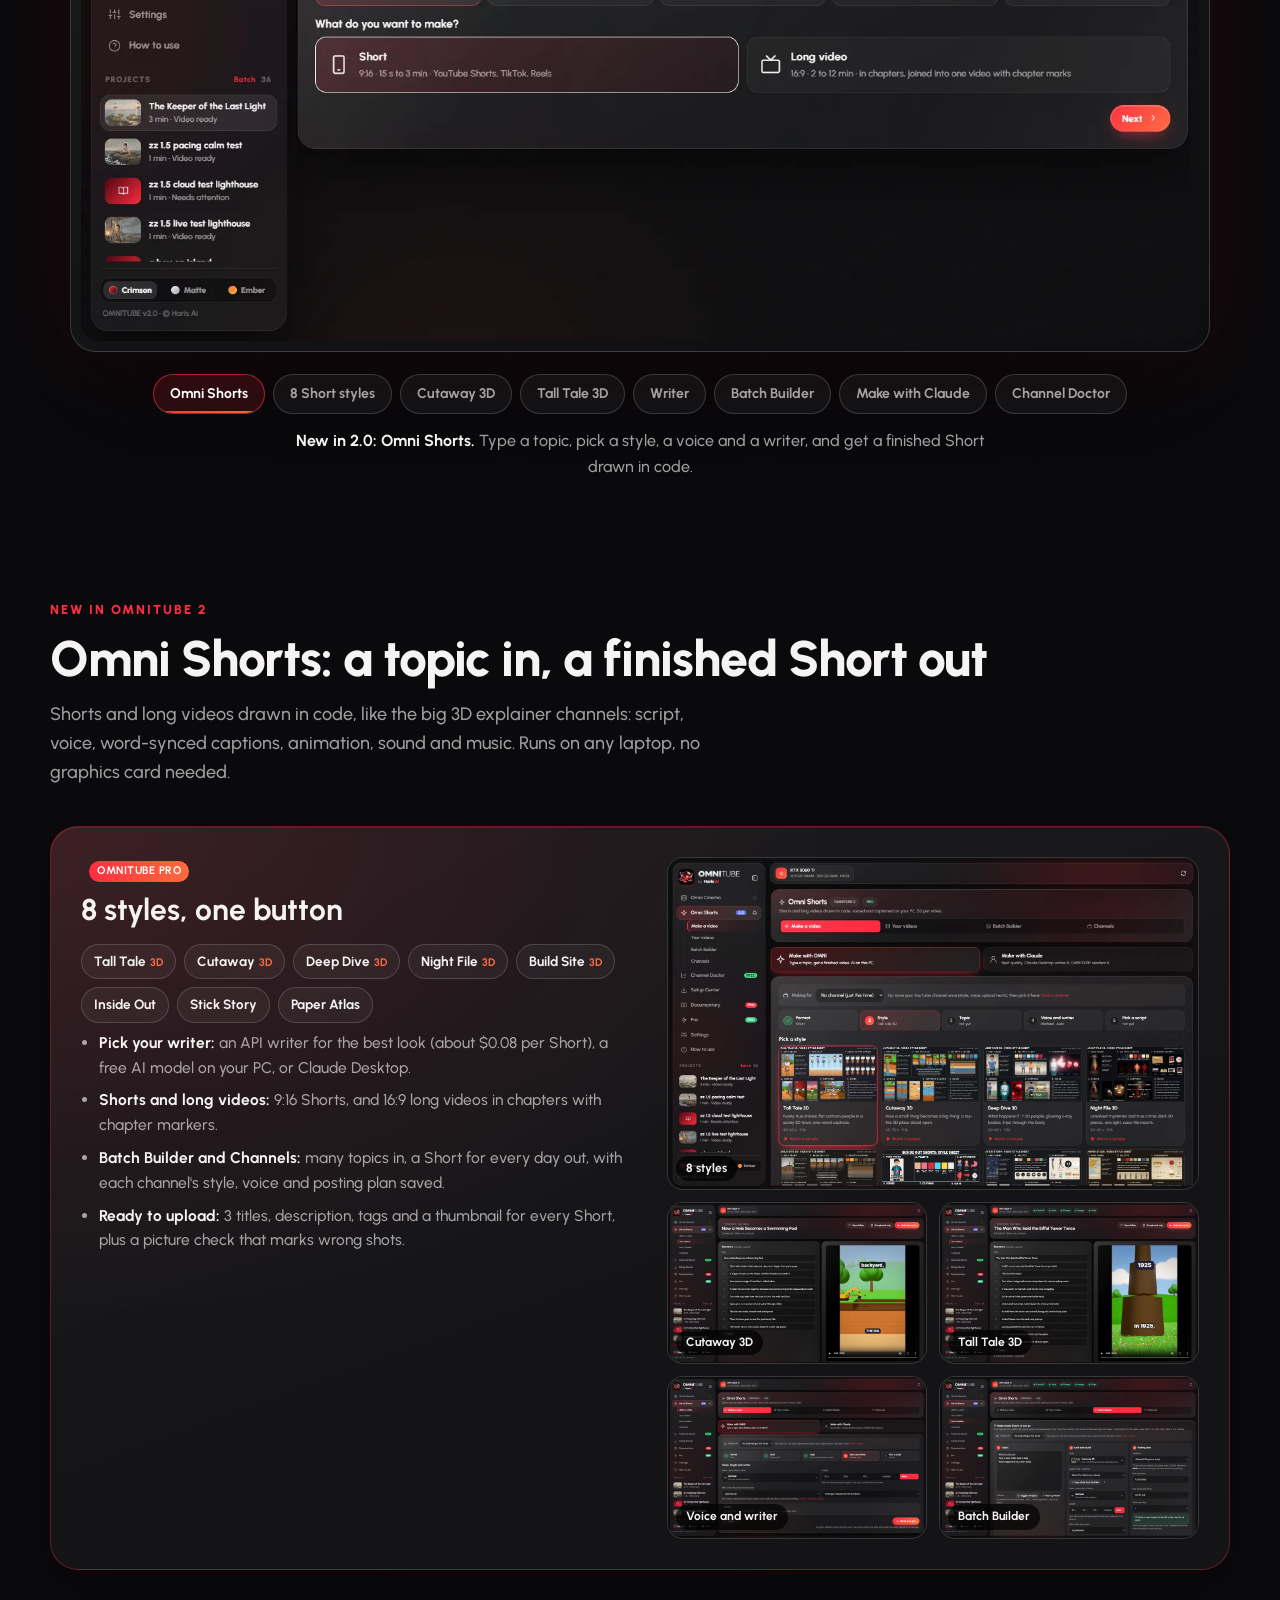
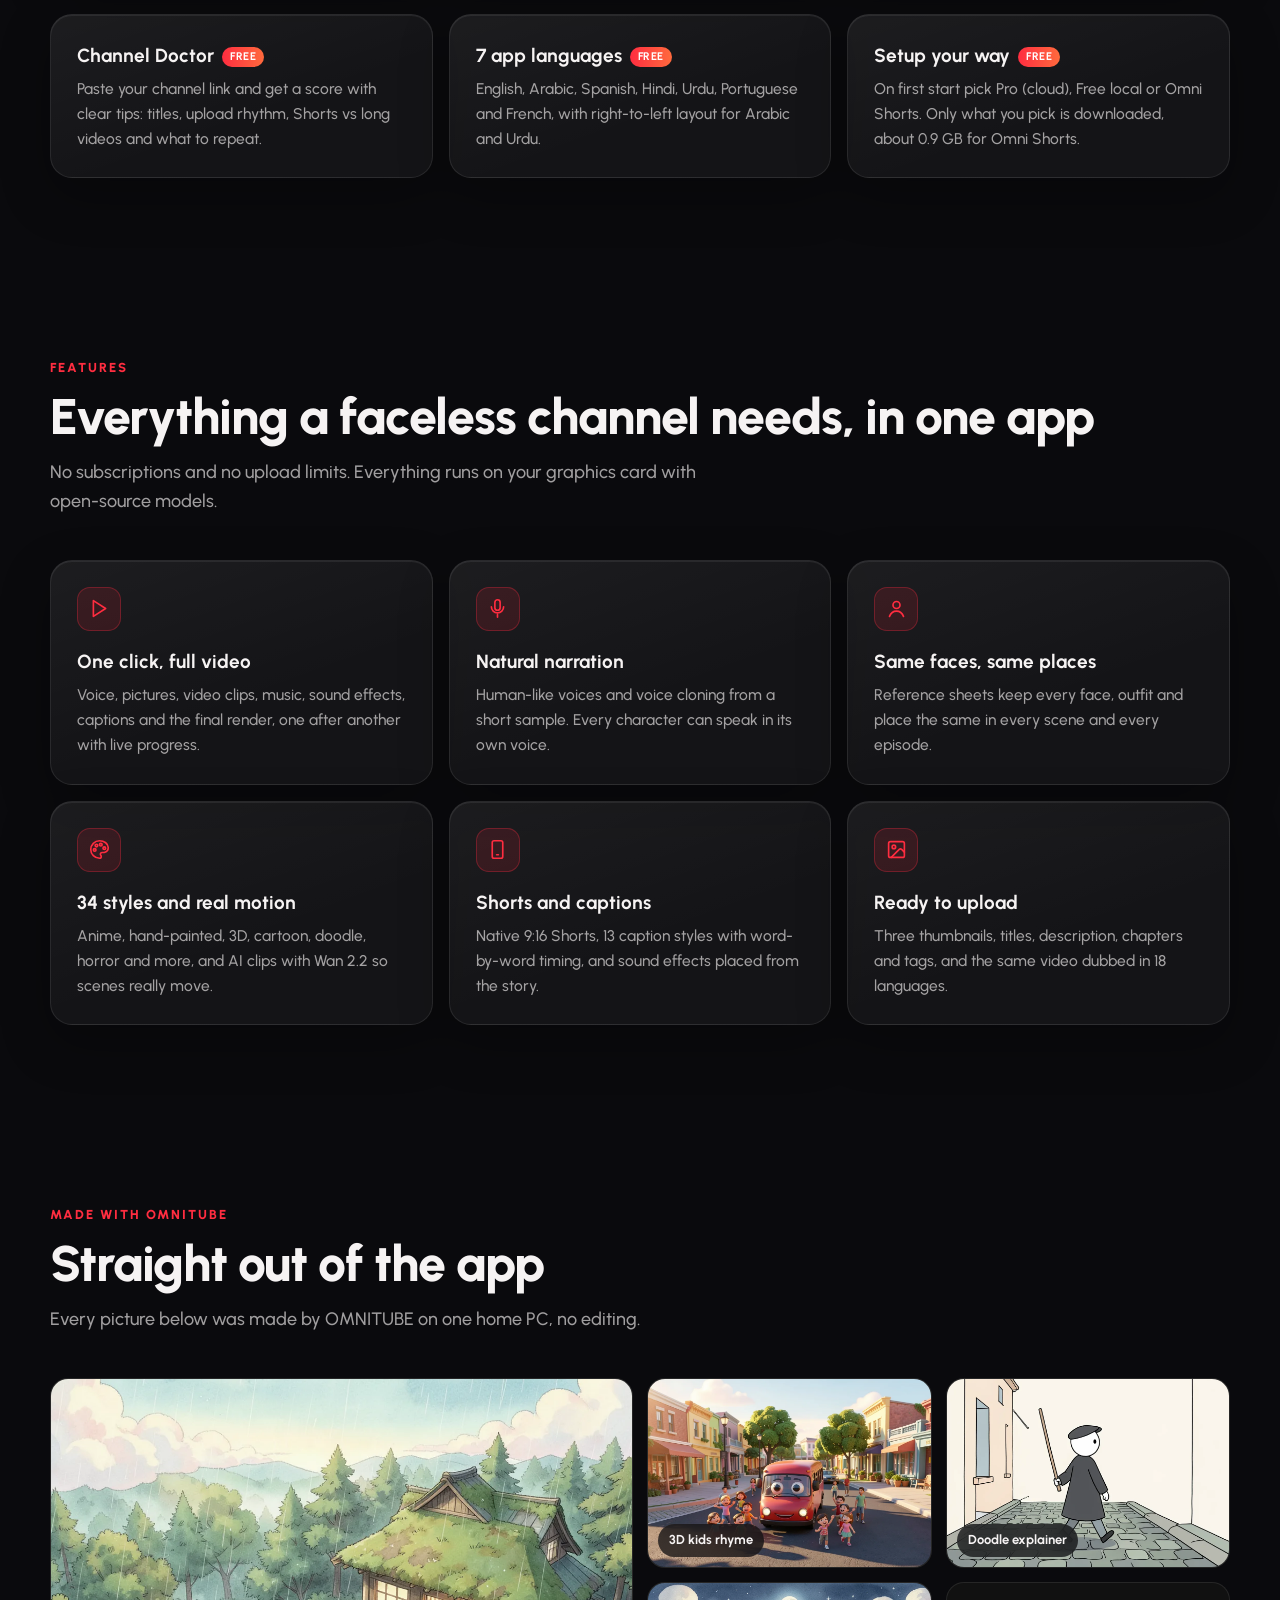
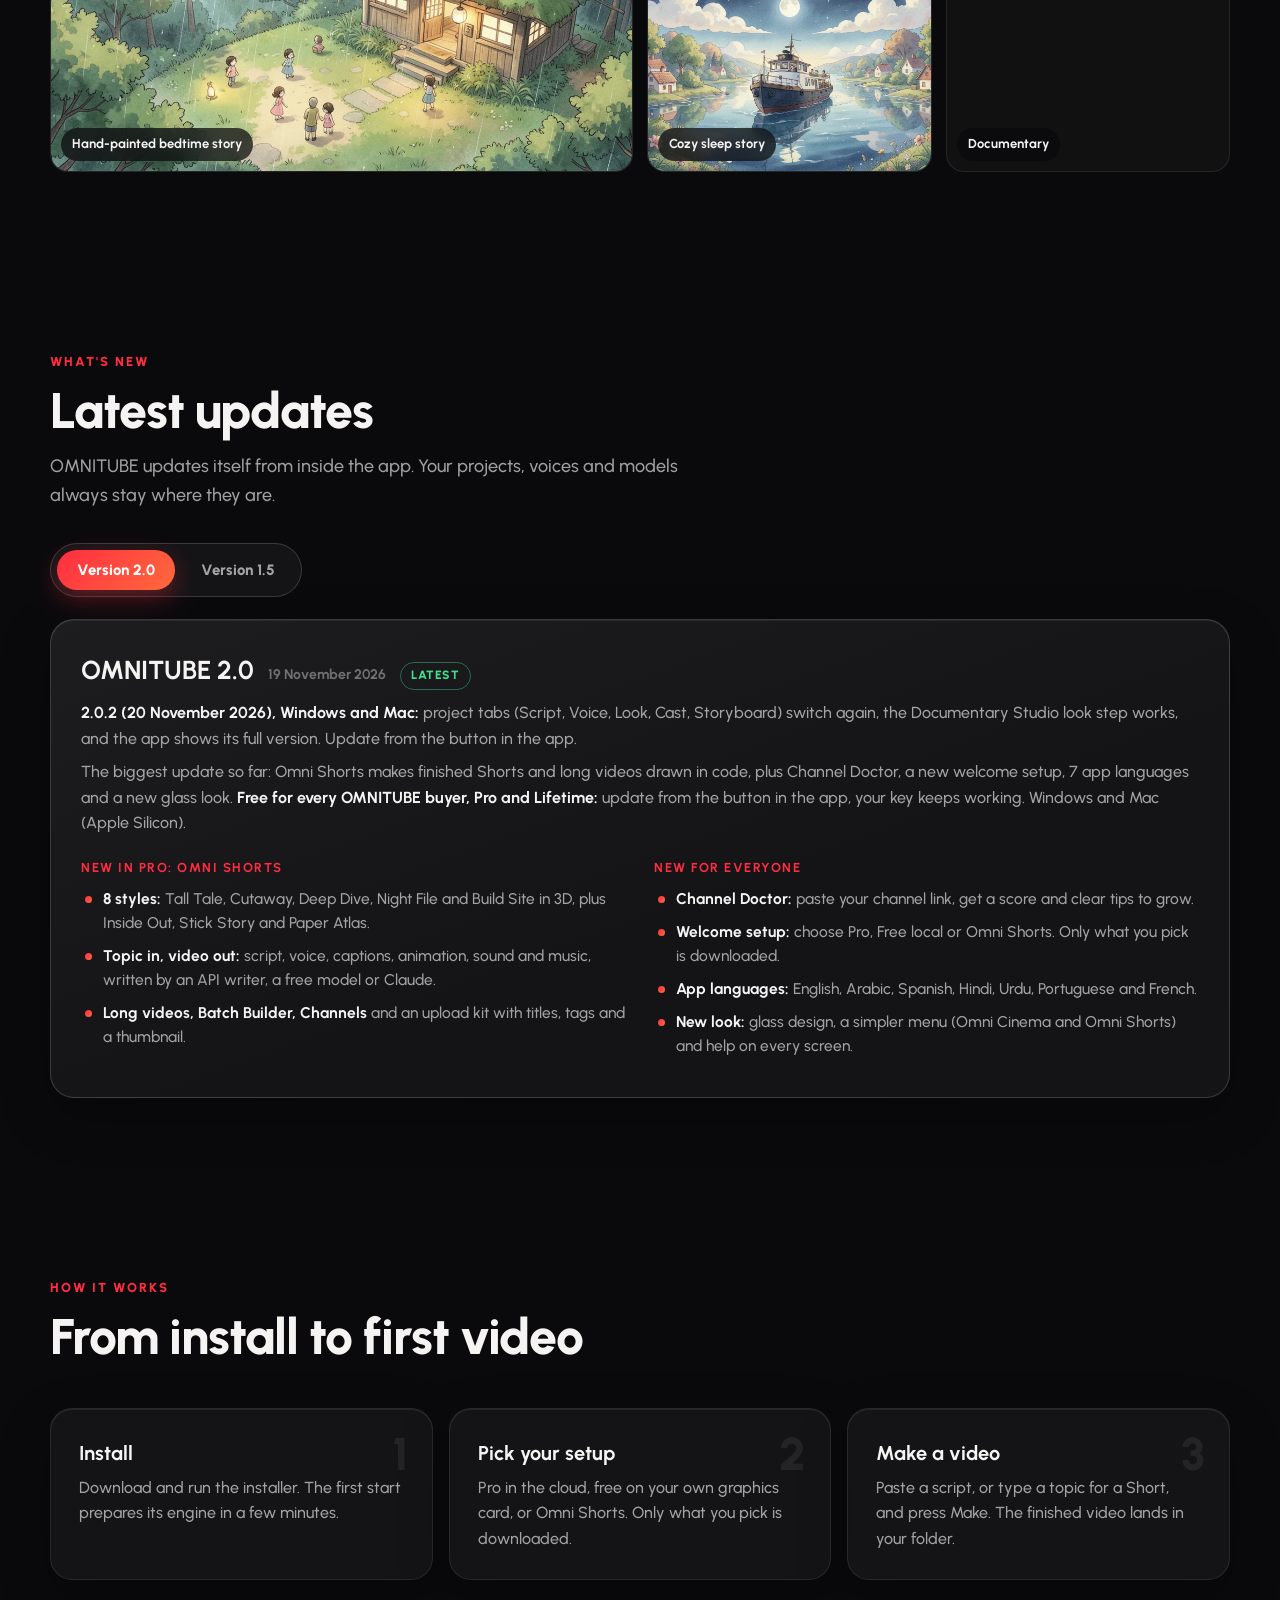
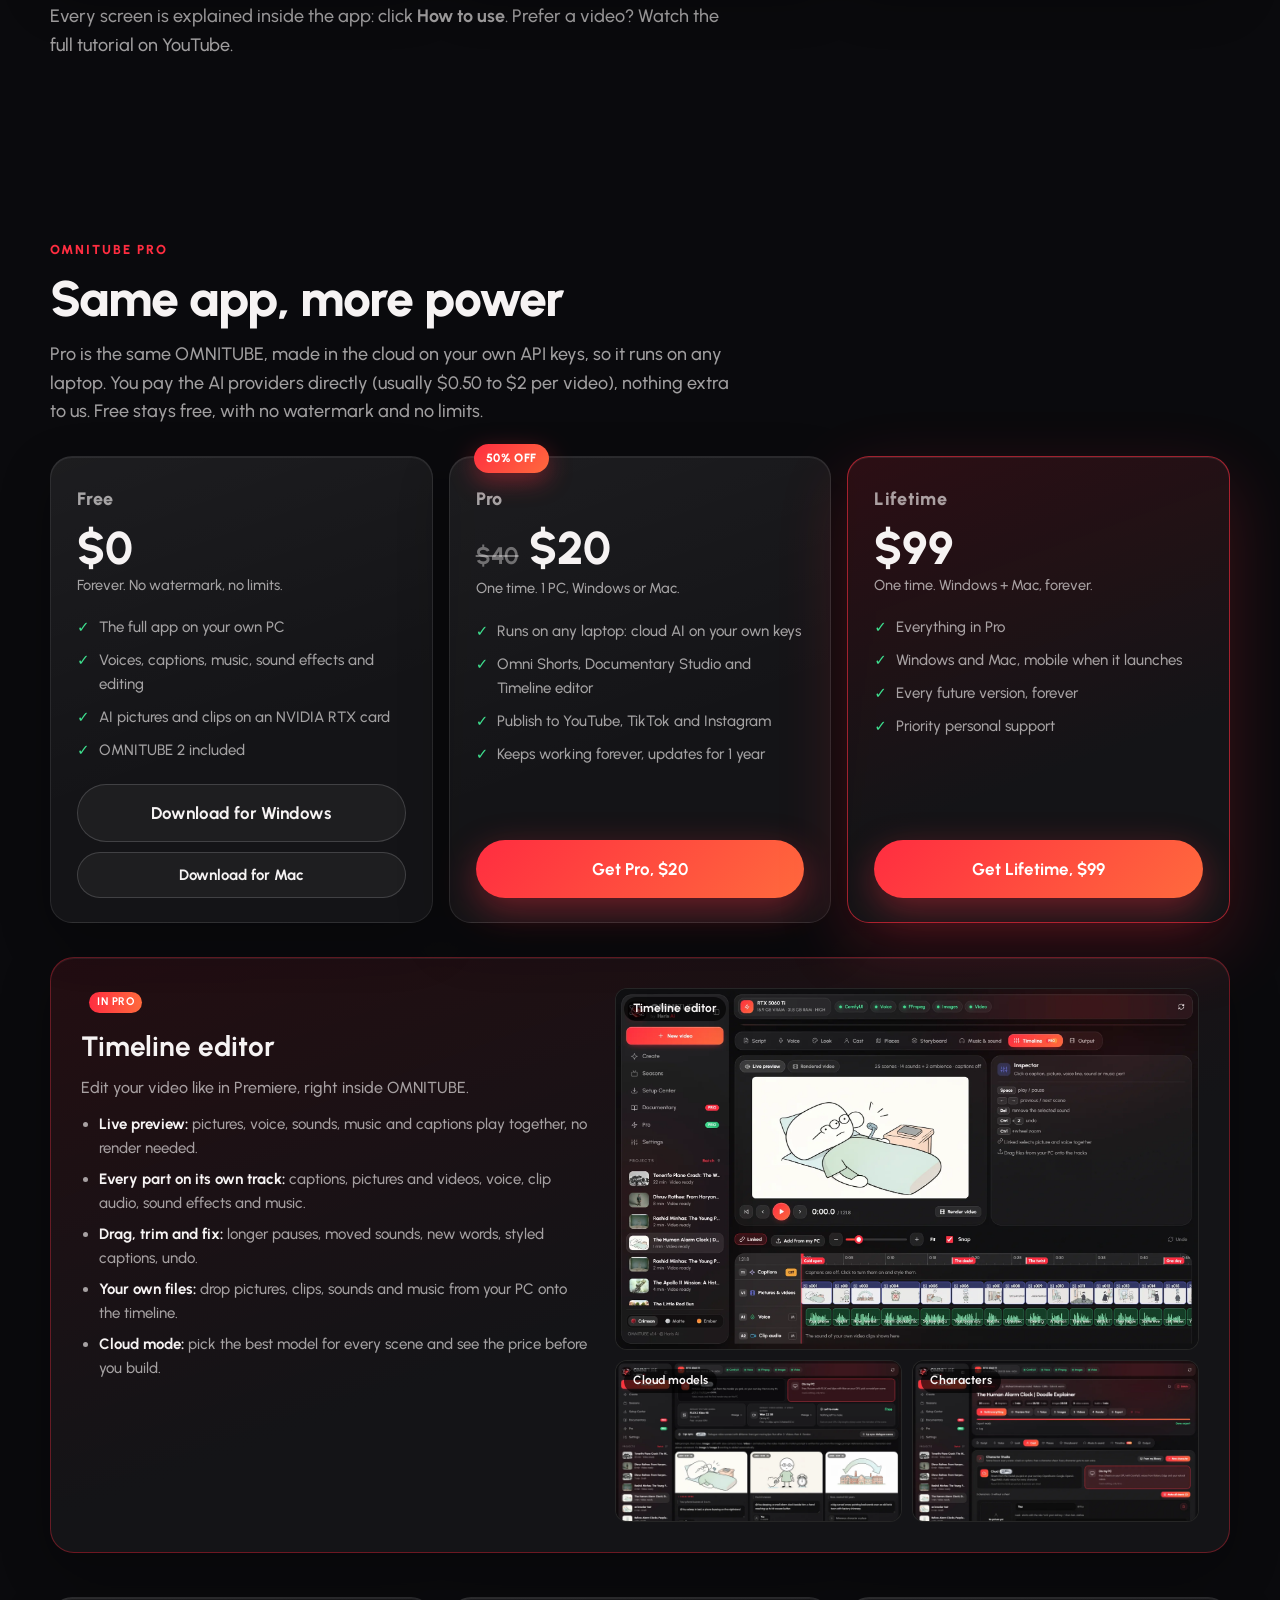
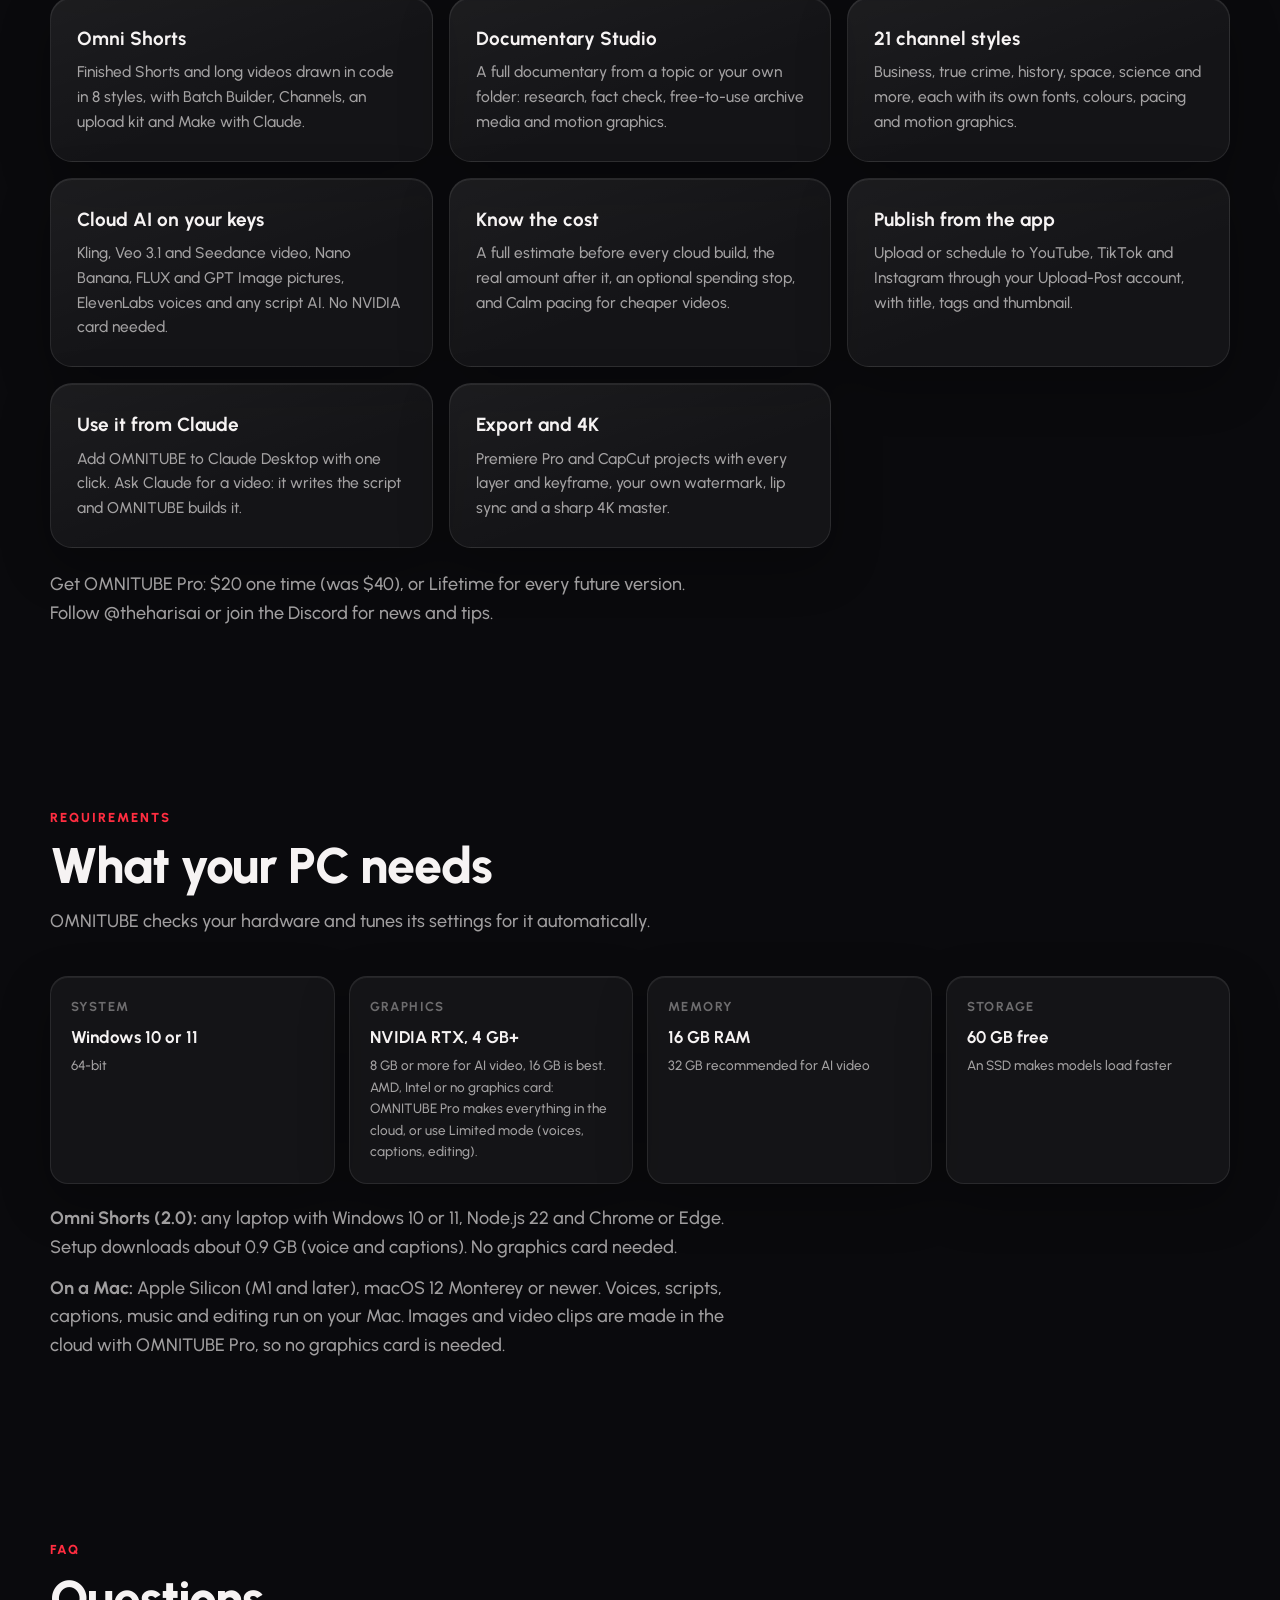
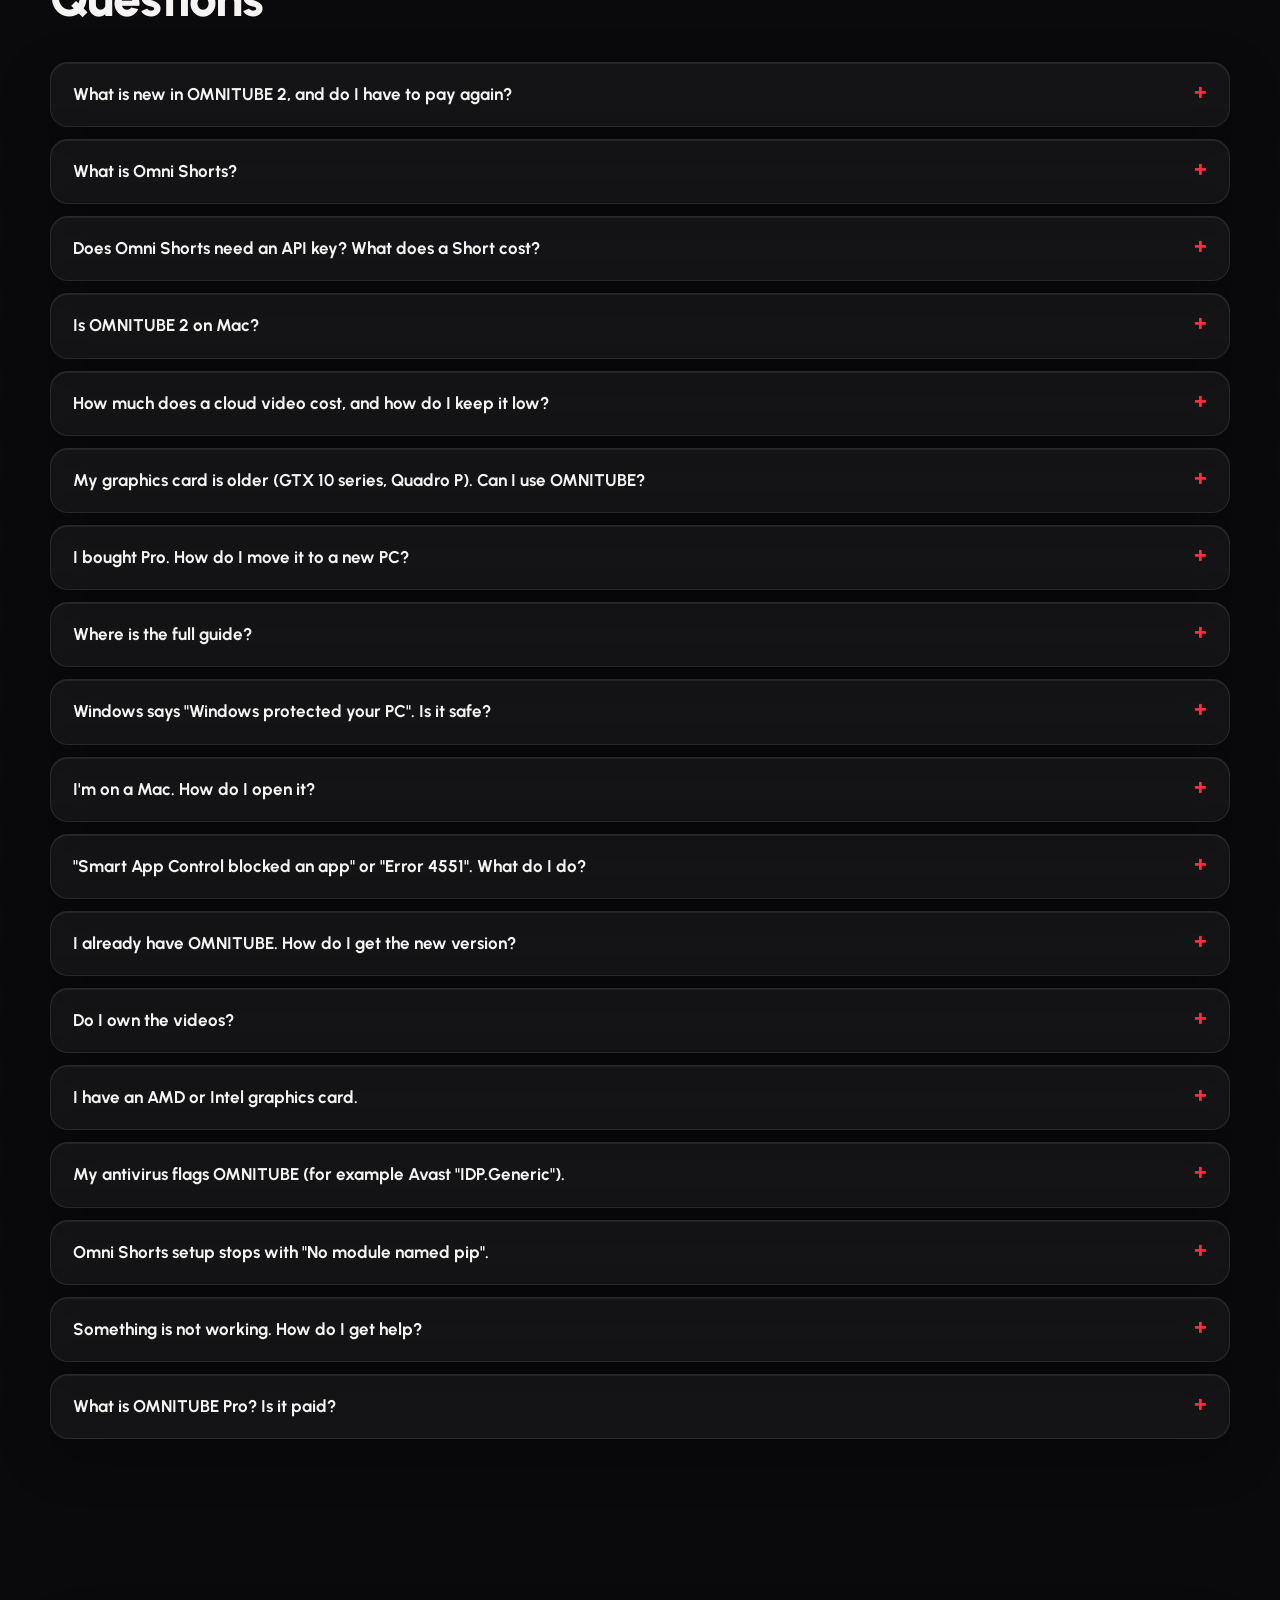
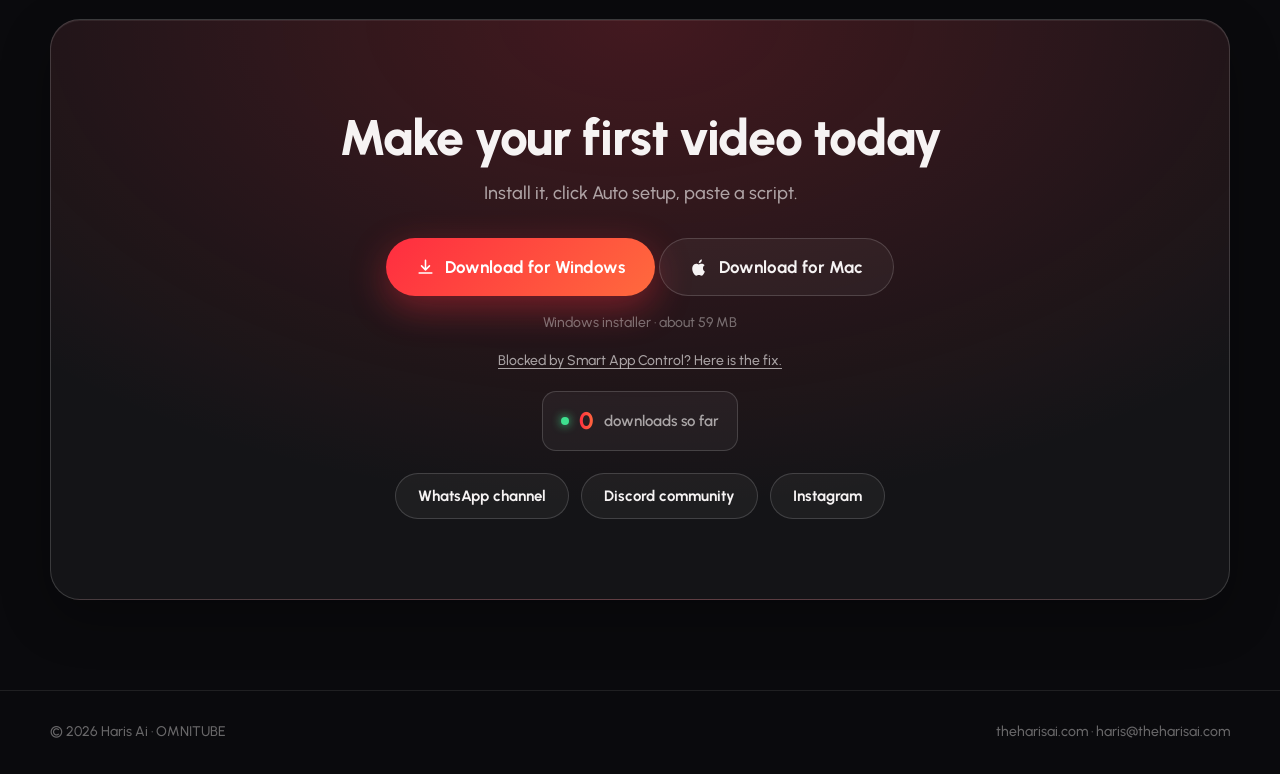
==== commit ad218b41: "OMNITUBE hero v14: premium download counter pill above the headline, Windows/Mac help links right un" ====
--- a/omnitube/index.html
+++ b/omnitube/index.html
@@ -606,6 +606,16 @@
 .ed-tl{--lab:104px}
 @media(min-width:1400px){.ed-tabs span:nth-child(1),.ed-tabs span:nth-child(3){display:inline}.ed-trk{height:34px}.ed-lane{height:26px}}
 @media(max-width:1100px){.h9{grid-template-columns:1fr;gap:34px;text-align:center}.h9 .lead{margin-inline:auto}.sale{margin-inline:auto}.free9-r,.free9-m{justify-content:center}}
+.h9 .dlc{display:inline-flex;align-items:center;gap:9px;margin:0 0 16px;padding:7px 16px 7px 11px;border-radius:999px;background:linear-gradient(180deg,rgba(255,255,255,.075),rgba(255,255,255,.02));border:1px solid rgba(255,255,255,.13);box-shadow:inset 0 1px 0 rgba(255,255,255,.09),0 12px 34px rgba(0,0,0,.35);color:var(--muted);font-size:13.5px;font-weight:600}
+.h9 .dlc .dot{width:8px;height:8px;border-radius:50%;background:#3ee08f;animation:dlpulse 2s ease-out infinite}
+@keyframes dlpulse{0%{box-shadow:0 0 0 0 rgba(62,224,143,.6)}70%{box-shadow:0 0 0 9px rgba(62,224,143,0)}100%{box-shadow:0 0 0 0 rgba(62,224,143,0)}}
+.h9 .dlc .dln{font-size:16.5px;font-weight:900;letter-spacing:-.2px;background:none;-webkit-background-clip:border-box;background-clip:border-box;color:#fff;-webkit-text-fill-color:#fff}
+.h9 .dlc .os{display:inline-flex;gap:5px;margin-left:3px;padding-left:10px;border-left:1px solid rgba(255,255,255,.14)}
+.h9 .dlc .os svg{width:13px;height:13px;fill:rgba(246,243,243,.7)}
+.free9 .meta{margin:10px 0 0;text-align:left;font-size:12.5px}
+.free9-n{margin:6px 0 0;color:var(--faint);font-size:12.5px}
+@media(max-width:1100px){.free9 .meta{text-align:center}}
+@media (prefers-reduced-motion:reduce){.h9 .dlc .dot{animation:none}}
 </style>
 </head>
 <body>
@@ -622,6 +632,7 @@
   <div class="h9" id="deals">
     <div class="h9-l">
       <span id="relnote" hidden></span>
+      <div class="dlc" id="dlc"><span class="dot"></span><b class="dln" data-v="0">0</b><span>downloads of OMNITUBE so far</span><span class="os"><svg viewBox="0 0 24 24"><path d="M3 5.5 10.5 4.4v7.2H3zM11.5 4.3 21 3v8.6h-9.5zM3 12.4h7.5v7.2L3 18.5zM11.5 12.4H21V21l-9.5-1.3z"/></svg><svg viewBox="0 0 24 24"><path d="M16.4 12.7c0-2.4 2-3.6 2.1-3.6-1.1-1.7-2.9-1.9-3.6-1.9-1.5-.2-3 .9-3.8.9s-2-.9-3.3-.9c-1.7 0-3.3 1-4.1 2.5-1.8 3.1-.5 7.6 1.2 10.1.8 1.2 1.8 2.6 3.1 2.5 1.2 0 1.7-.8 3.2-.8s1.9.8 3.2.8c1.3 0 2.2-1.2 3-2.5.9-1.4 1.3-2.8 1.3-2.9 0 0-2.4-.9-2.3-3.6zM14 5.2c.7-.8 1.1-2 1-3.2-1 0-2.2.7-2.9 1.5-.6.7-1.2 1.9-1 3 1.1.1 2.2-.6 2.9-1.3z"/></svg></span></div>
       <h1>A whole video team.<br>One app.</h1>
       <p class="lead">Script, footage, voice, captions, music, color and publishing. Type a topic, OMNITUBE does the rest, and you press upload.</p>
       <div class="sale">
@@ -640,7 +651,8 @@
       </div>
       <div class="free9">
         <div class="free9-r"><span class="free9-k">Or start free</span><a class="btn primary dl" href="https://github.com/Ai-Haris/omnitube-releases/releases/download/v2.0.2/OMNITUBE_Setup_2.0.2.exe"><svg viewBox="0 0 24 24"><path d="M12 3v12m0 0-5-5m5 5 5-5M4 19h16"/></svg>Download for Windows</a><a class="btn dlmac" href="https://github.com/Ai-Haris/omnitube-releases/releases/download/v2.0.2/OMNITUBE_Mac_2.0.2.dmg"><svg viewBox="0 0 24 24" style="fill:currentColor;stroke:none"><path d="M16.4 12.7c0-2.4 2-3.6 2.1-3.6-1.1-1.7-2.9-1.9-3.6-1.9-1.5-.2-3 .9-3.8.9s-2-.9-3.3-.9c-1.7 0-3.3 1-4.1 2.5-1.8 3.1-.5 7.6 1.2 10.1.8 1.2 1.8 2.6 3.1 2.5 1.2 0 1.7-.8 3.2-.8s1.9.8 3.2.8c1.3 0 2.2-1.2 3-2.5.9-1.4 1.3-2.8 1.3-2.9 0 0-2.4-.9-2.3-3.6zM14 5.2c.7-.8 1.1-2 1-3.2-1 0-2.2.7-2.9 1.5-.6.7-1.2 1.9-1 3 1.1.1 2.2-.6 2.9-1.3z"/></svg>Download for Mac</a></div>
-        <div class="free9-m"><div class="dlc" id="dlc"><span class="dot"></span><b class="dln" data-v="0">0</b><span>downloads of OMNITUBE so far</span></div><span>The free version has no watermark and needs an NVIDIA RTX card.</span></div>
+        <div class="meta"><a class="saclink" href="#sac">Windows blocked the installer? Here is the fix.</a>&ensp;&middot;&ensp;<a class="saclink" href="#mac-install" onclick="var e=document.getElementById('mac-install');if(e)e.open=true">On a Mac? Here is how to open it.</a></div>
+        <p class="free9-n">The free version has no watermark and needs an NVIDIA RTX card.</p>
       </div>
     </div>
     <div class="ed" id="ed" aria-label="OMNITUBE Timeline editor, animated">
@@ -681,7 +693,6 @@
     </div>
   </div>
   <div class="meta"><b id="vlabel">v2.0</b> · Windows 10 and 11 · Free · No watermark · No per-minute fees · Mac (Apple Silicon)</div>
-  <div class="meta"><a class="saclink" href="#sac">Windows blocked the installer? Here is the fix.</a>&ensp;&middot;&ensp;<a class="saclink" href="#mac-install" onclick="var e=document.getElementById('mac-install');if(e)e.open=true">On a Mac? Here is how to open it.</a></div>
 
   <div class="why7">
     <h2>Why creators pay for Pro</h2>
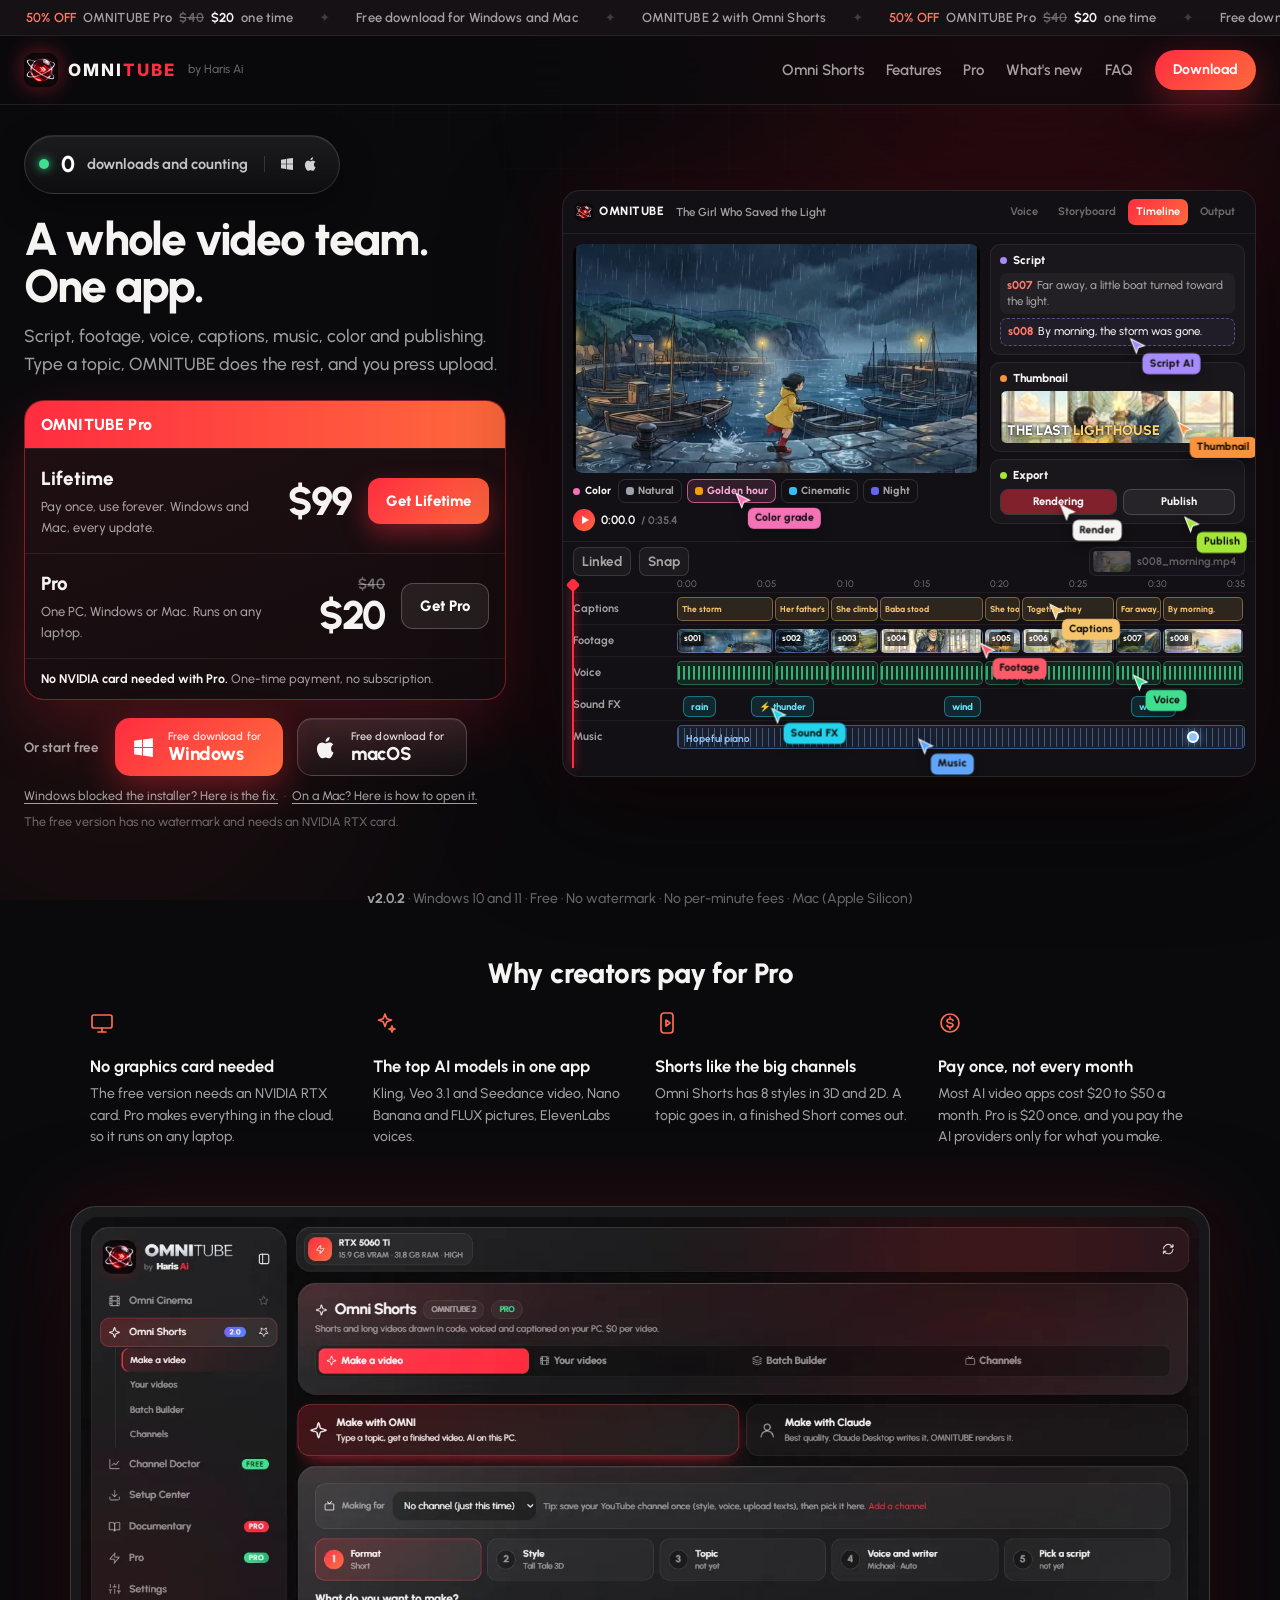
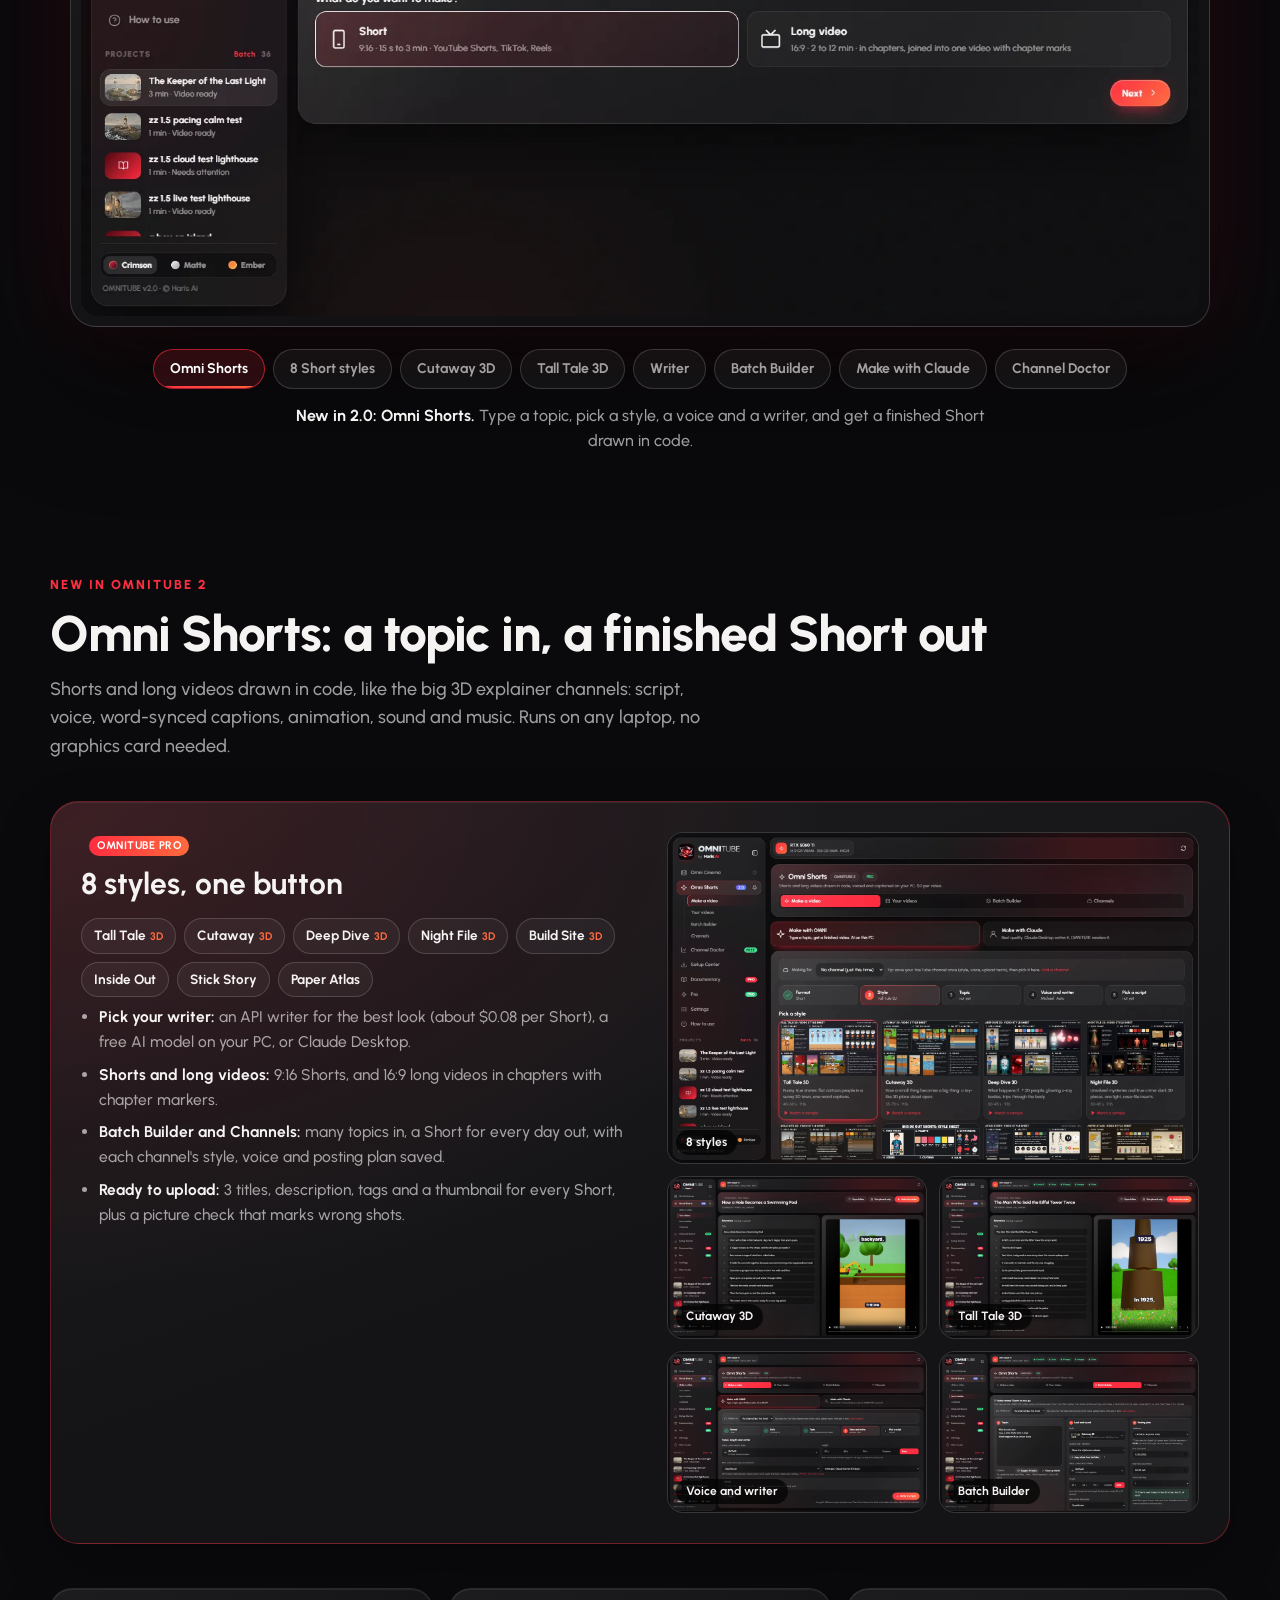
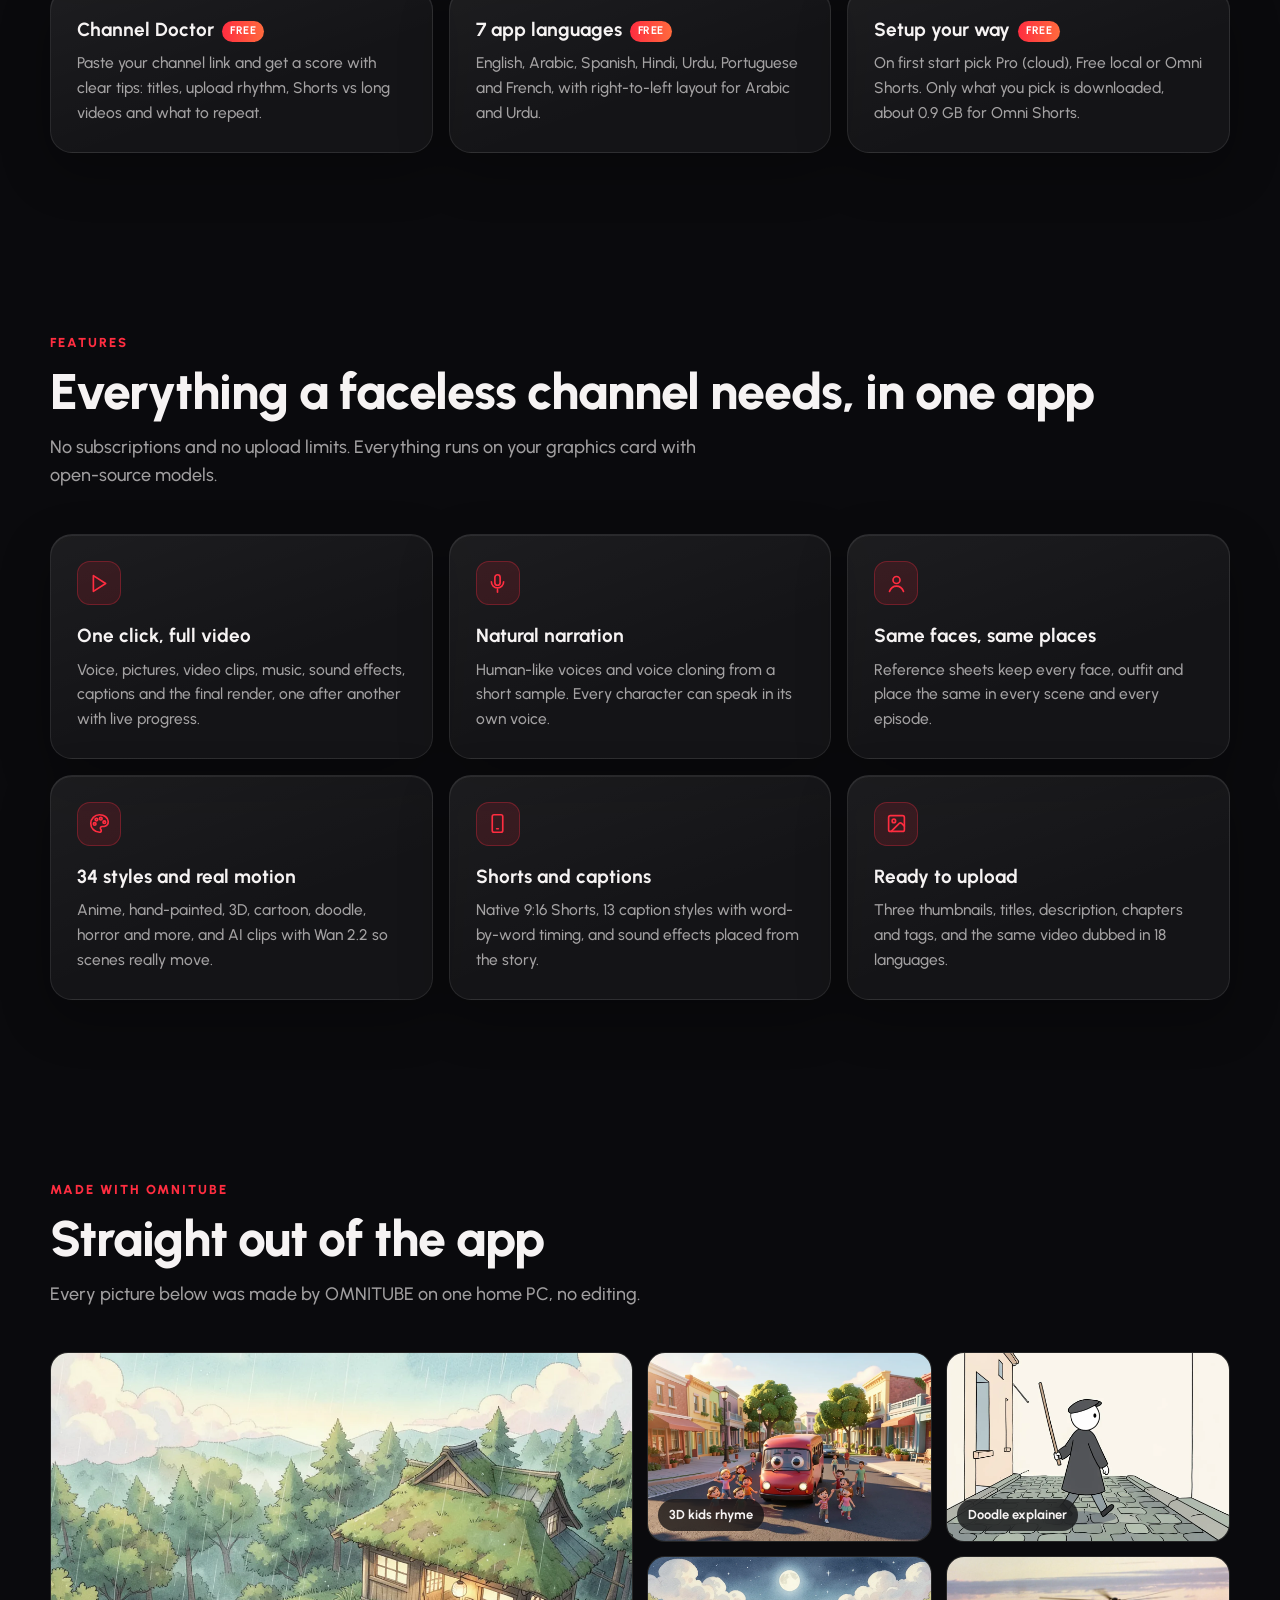
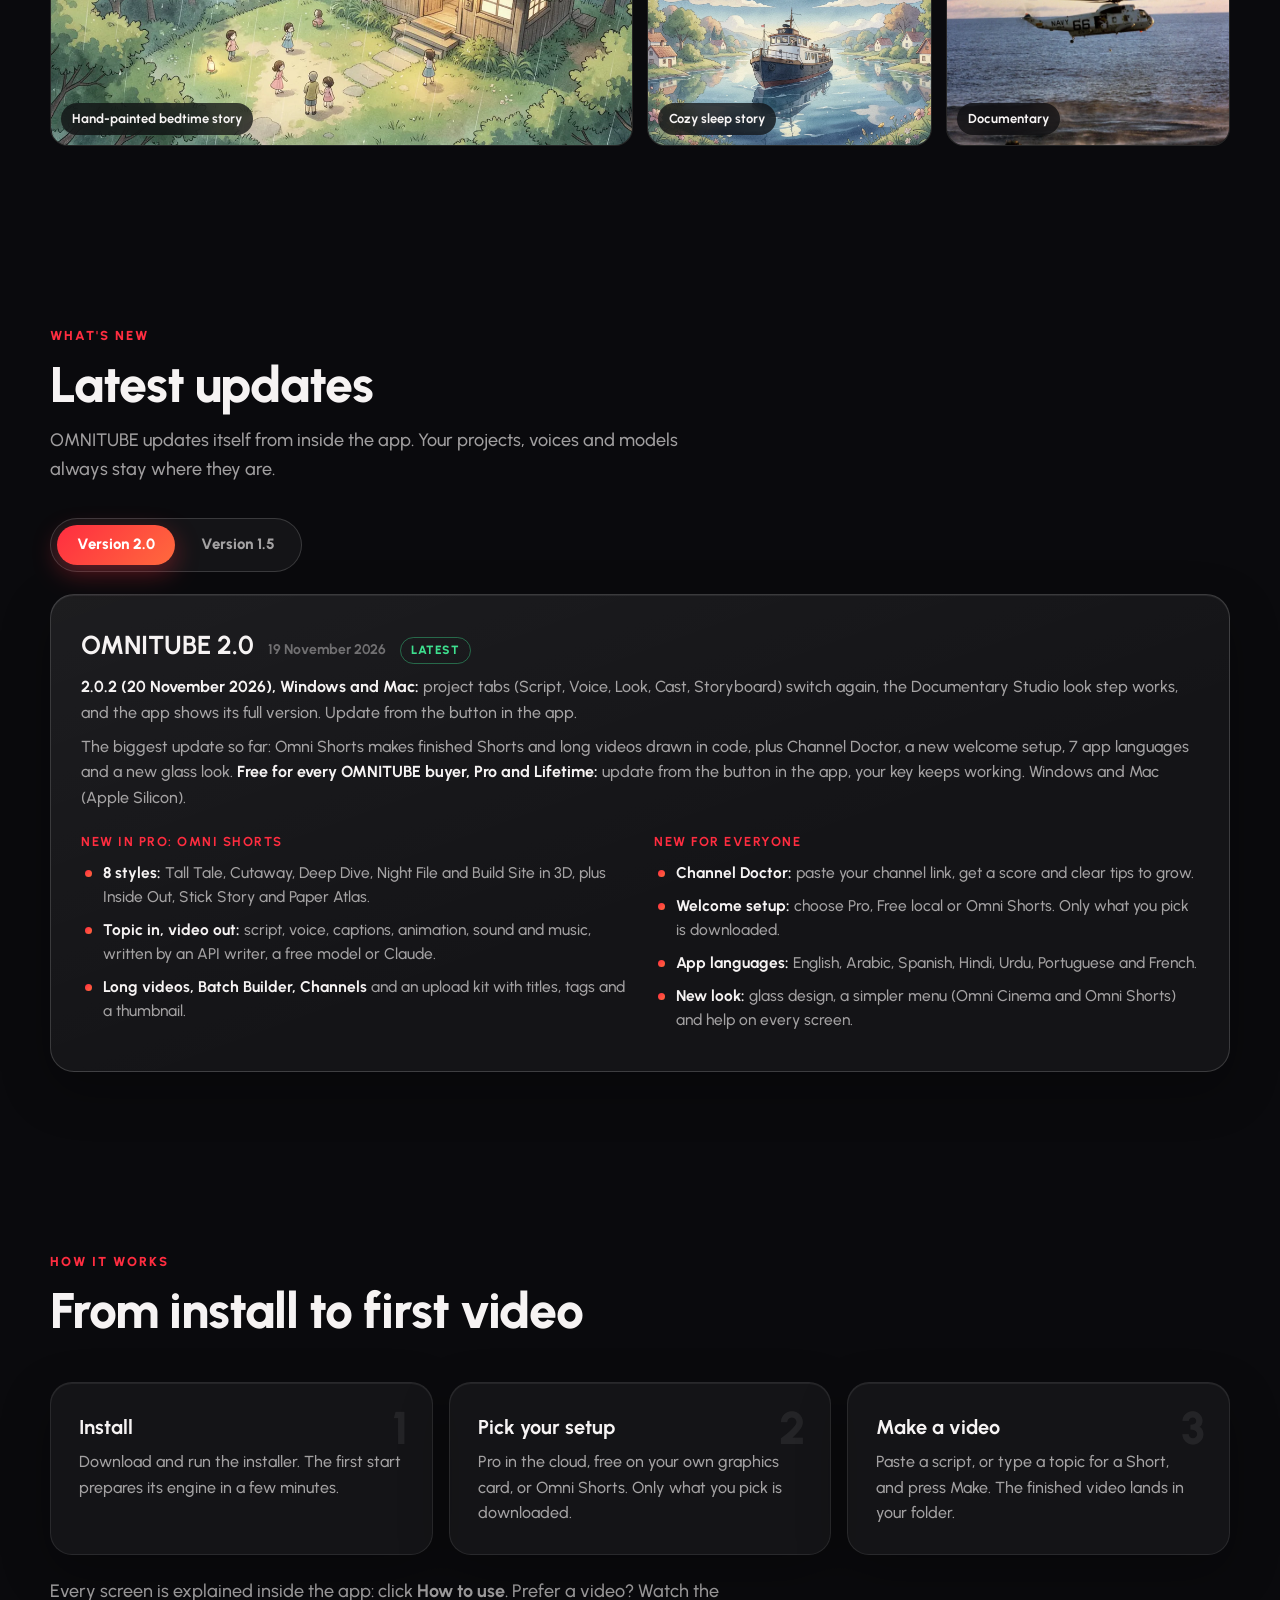
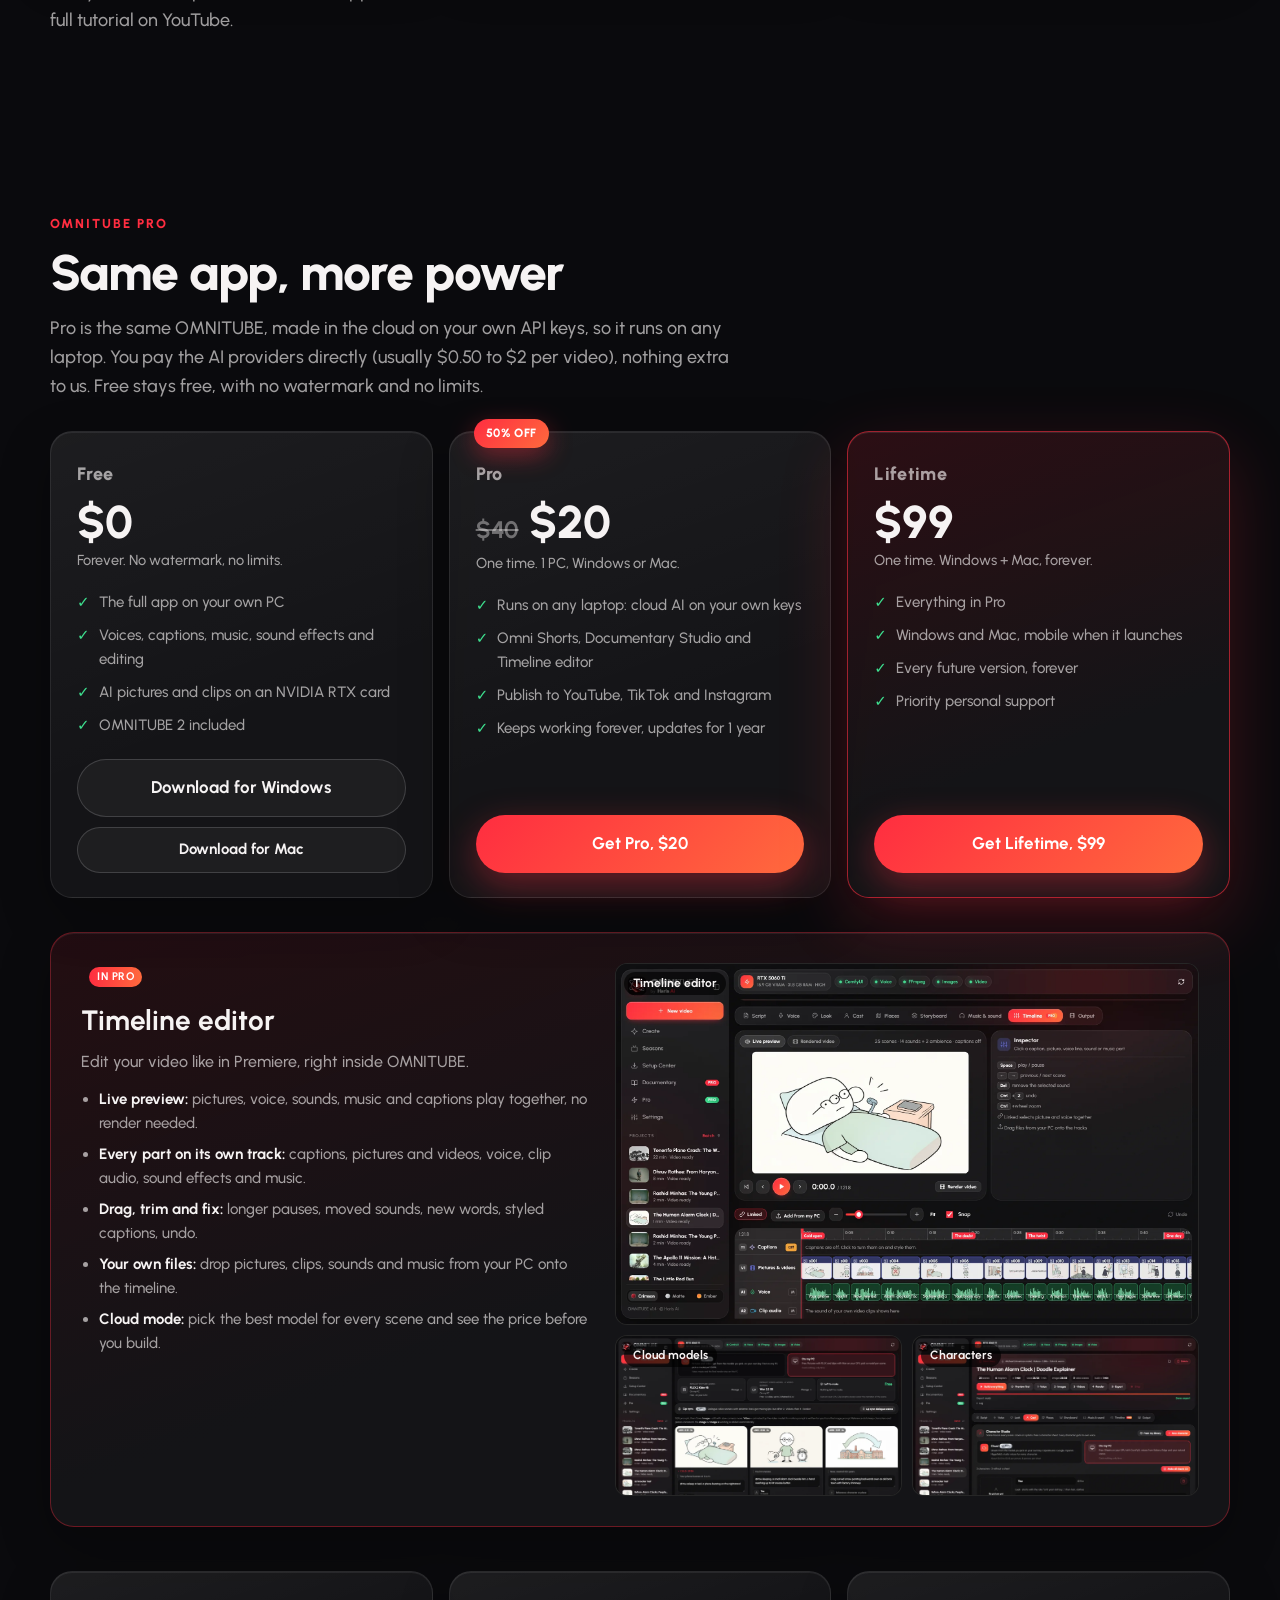
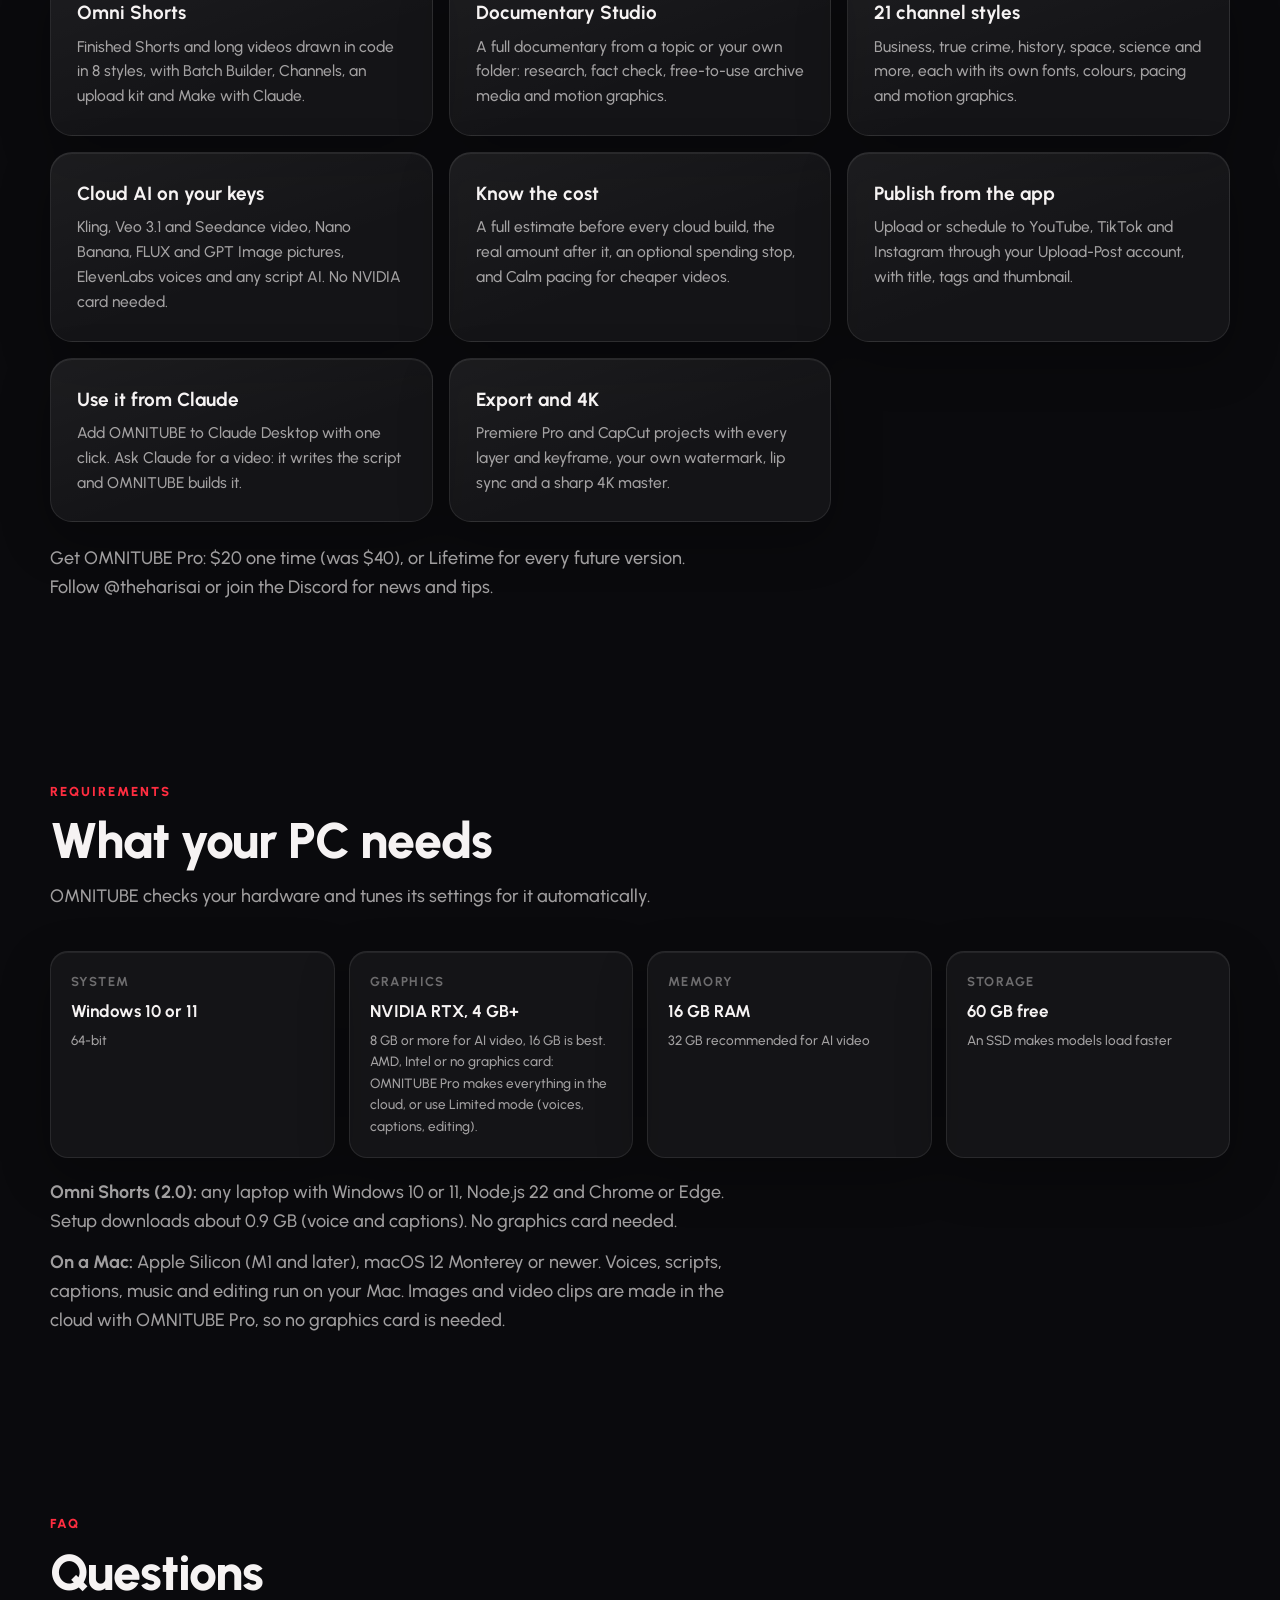
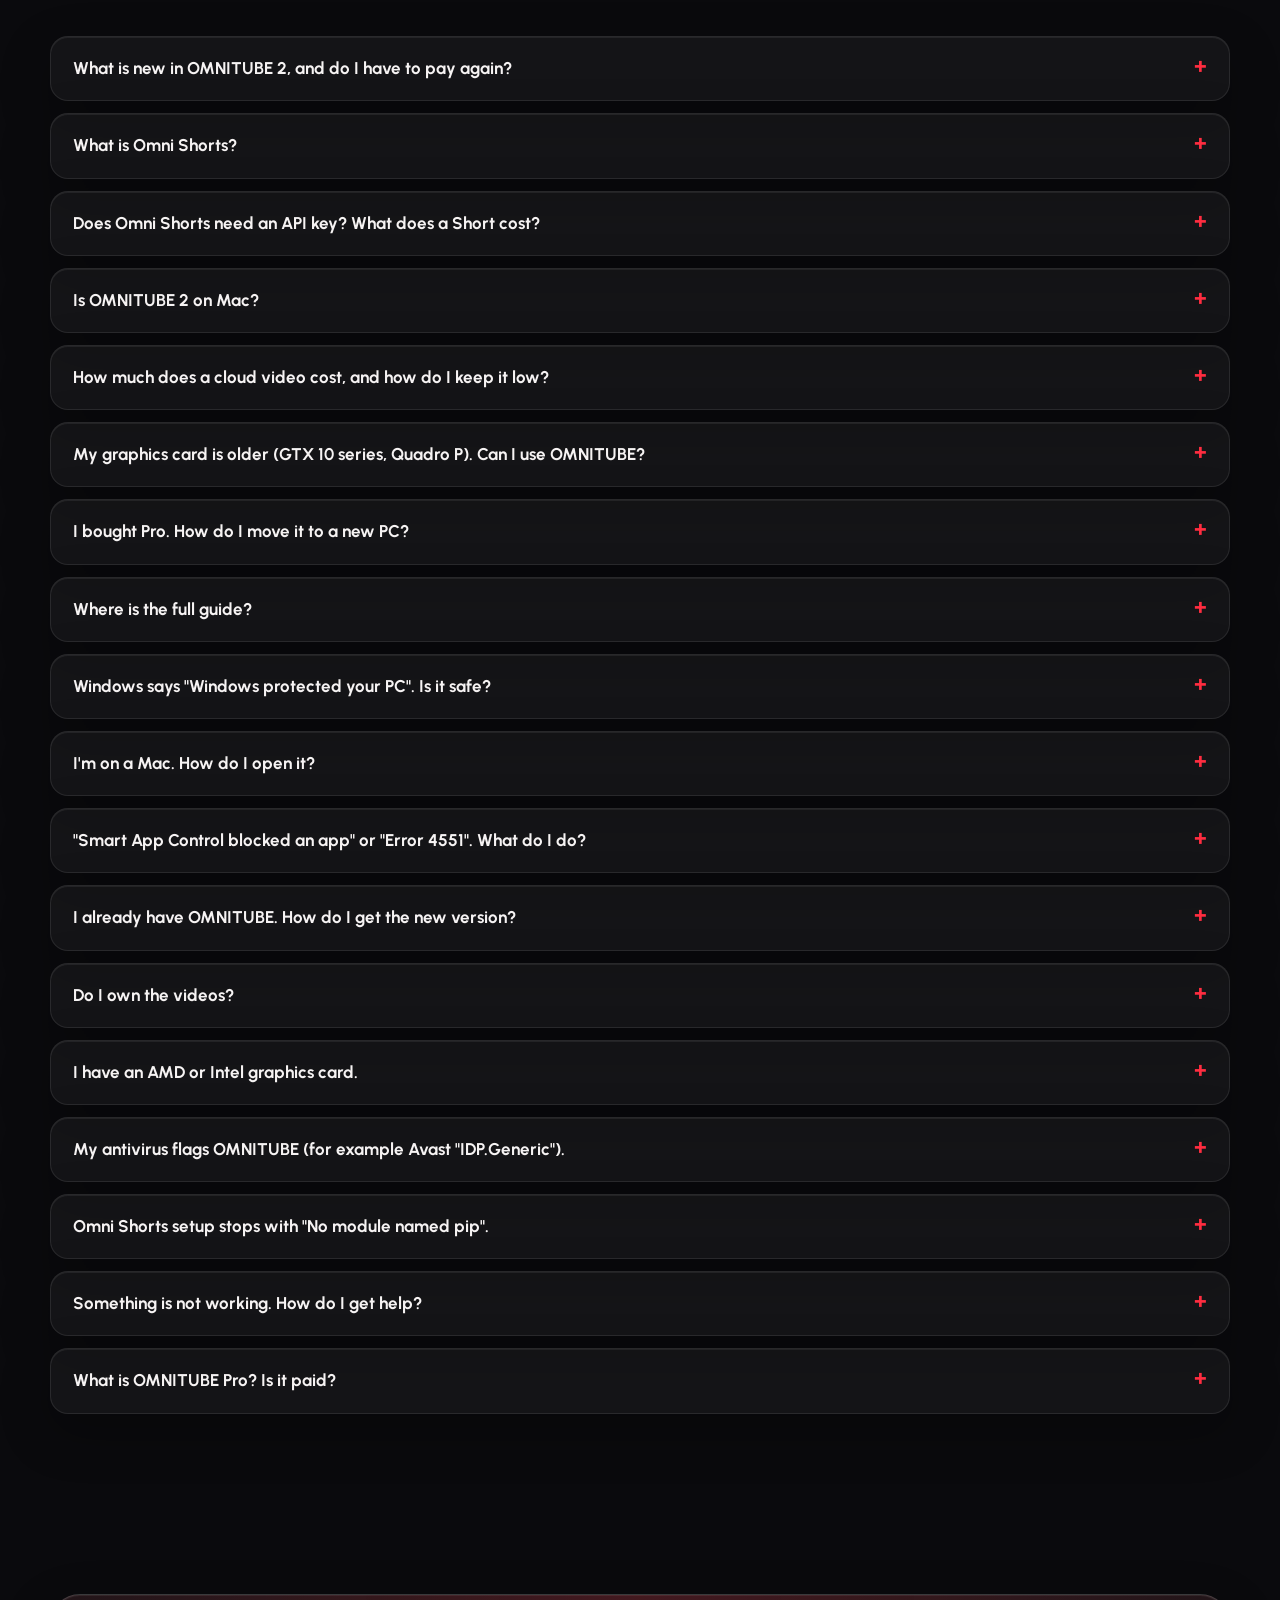
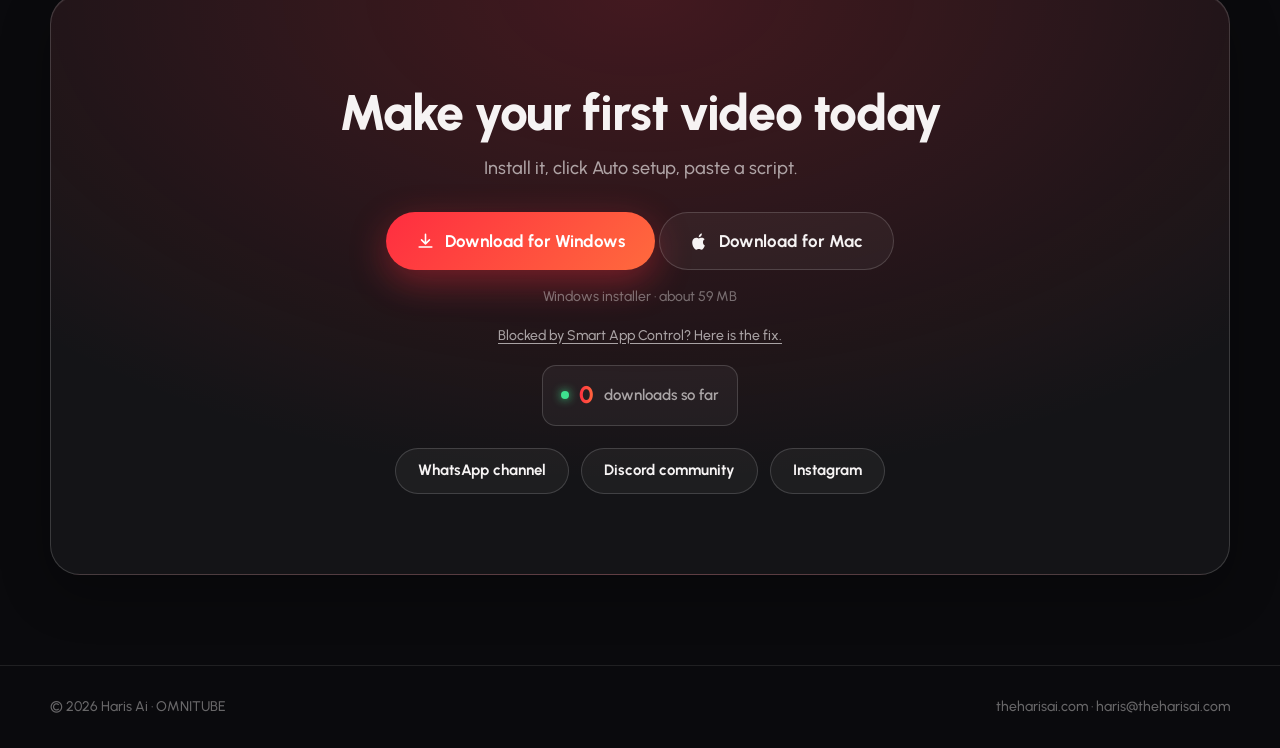
==== commit 80b91e44: "OMNITUBE hero v15: bigger download badge (downloads and counting), store-style Windows/macOS downloa" ====
--- a/omnitube/index.html
+++ b/omnitube/index.html
@@ -616,6 +616,19 @@
 .free9-n{margin:6px 0 0;color:var(--faint);font-size:12.5px}
 @media(max-width:1100px){.free9 .meta{text-align:center}}
 @media (prefers-reduced-motion:reduce){.h9 .dlc .dot{animation:none}}
+.h9 .dlc{gap:12px;padding:10px 20px 10px 14px;margin-bottom:18px;font-size:14.5px}
+.h9 .dlc .dot{width:10px;height:10px}
+.h9 .dlc .dln{font-size:23px;letter-spacing:-.4px}
+.h9 .dlc .lbl{color:rgba(246,243,243,.78);font-weight:700}
+.h9 .dlc .os{gap:8px;margin-left:4px;padding-left:14px}
+.h9 .dlc .os svg{width:16px;height:16px;fill:rgba(246,243,243,.85)}
+.free9-r .btn.store{height:58px;padding:0 22px 0 16px;gap:12px;border-radius:15px;text-align:left}
+.btn.store svg.osi{width:25px;height:25px;fill:currentColor;stroke:none}
+.store .st{display:flex;flex-direction:column;align-items:flex-start;gap:3px;line-height:1}
+.store .st small{font-size:11px;font-weight:600;opacity:.85;letter-spacing:.01em}
+.store .st b{font-size:18.5px;font-weight:800;letter-spacing:-.2px}
+.btn.store:not(.primary){background:linear-gradient(180deg,rgba(255,255,255,.09),rgba(255,255,255,.03));border:1px solid rgba(255,255,255,.18);box-shadow:inset 0 1px 0 rgba(255,255,255,.08)}
+.btn.store:not(.primary):hover{border-color:rgba(255,255,255,.32)}
 </style>
 </head>
 <body>
@@ -632,7 +645,7 @@
   <div class="h9" id="deals">
     <div class="h9-l">
       <span id="relnote" hidden></span>
-      <div class="dlc" id="dlc"><span class="dot"></span><b class="dln" data-v="0">0</b><span>downloads of OMNITUBE so far</span><span class="os"><svg viewBox="0 0 24 24"><path d="M3 5.5 10.5 4.4v7.2H3zM11.5 4.3 21 3v8.6h-9.5zM3 12.4h7.5v7.2L3 18.5zM11.5 12.4H21V21l-9.5-1.3z"/></svg><svg viewBox="0 0 24 24"><path d="M16.4 12.7c0-2.4 2-3.6 2.1-3.6-1.1-1.7-2.9-1.9-3.6-1.9-1.5-.2-3 .9-3.8.9s-2-.9-3.3-.9c-1.7 0-3.3 1-4.1 2.5-1.8 3.1-.5 7.6 1.2 10.1.8 1.2 1.8 2.6 3.1 2.5 1.2 0 1.7-.8 3.2-.8s1.9.8 3.2.8c1.3 0 2.2-1.2 3-2.5.9-1.4 1.3-2.8 1.3-2.9 0 0-2.4-.9-2.3-3.6zM14 5.2c.7-.8 1.1-2 1-3.2-1 0-2.2.7-2.9 1.5-.6.7-1.2 1.9-1 3 1.1.1 2.2-.6 2.9-1.3z"/></svg></span></div>
+      <div class="dlc" id="dlc"><span class="dot"></span><b class="dln" data-v="0">0</b><span class="lbl">downloads and counting</span><span class="os"><svg viewBox="0 0 24 24"><path d="M3 5.5 10.5 4.4v7.2H3zM11.5 4.3 21 3v8.6h-9.5zM3 12.4h7.5v7.2L3 18.5zM11.5 12.4H21V21l-9.5-1.3z"/></svg><svg viewBox="0 0 24 24"><path d="M16.4 12.7c0-2.4 2-3.6 2.1-3.6-1.1-1.7-2.9-1.9-3.6-1.9-1.5-.2-3 .9-3.8.9s-2-.9-3.3-.9c-1.7 0-3.3 1-4.1 2.5-1.8 3.1-.5 7.6 1.2 10.1.8 1.2 1.8 2.6 3.1 2.5 1.2 0 1.7-.8 3.2-.8s1.9.8 3.2.8c1.3 0 2.2-1.2 3-2.5.9-1.4 1.3-2.8 1.3-2.9 0 0-2.4-.9-2.3-3.6zM14 5.2c.7-.8 1.1-2 1-3.2-1 0-2.2.7-2.9 1.5-.6.7-1.2 1.9-1 3 1.1.1 2.2-.6 2.9-1.3z"/></svg></span></div>
       <h1>A whole video team.<br>One app.</h1>
       <p class="lead">Script, footage, voice, captions, music, color and publishing. Type a topic, OMNITUBE does the rest, and you press upload.</p>
       <div class="sale">
@@ -650,7 +663,7 @@
         <p class="sale-foot"><b>No NVIDIA card needed with Pro.</b> One-time payment, no subscription.</p>
       </div>
       <div class="free9">
-        <div class="free9-r"><span class="free9-k">Or start free</span><a class="btn primary dl" href="https://github.com/Ai-Haris/omnitube-releases/releases/download/v2.0.2/OMNITUBE_Setup_2.0.2.exe"><svg viewBox="0 0 24 24"><path d="M12 3v12m0 0-5-5m5 5 5-5M4 19h16"/></svg>Download for Windows</a><a class="btn dlmac" href="https://github.com/Ai-Haris/omnitube-releases/releases/download/v2.0.2/OMNITUBE_Mac_2.0.2.dmg"><svg viewBox="0 0 24 24" style="fill:currentColor;stroke:none"><path d="M16.4 12.7c0-2.4 2-3.6 2.1-3.6-1.1-1.7-2.9-1.9-3.6-1.9-1.5-.2-3 .9-3.8.9s-2-.9-3.3-.9c-1.7 0-3.3 1-4.1 2.5-1.8 3.1-.5 7.6 1.2 10.1.8 1.2 1.8 2.6 3.1 2.5 1.2 0 1.7-.8 3.2-.8s1.9.8 3.2.8c1.3 0 2.2-1.2 3-2.5.9-1.4 1.3-2.8 1.3-2.9 0 0-2.4-.9-2.3-3.6zM14 5.2c.7-.8 1.1-2 1-3.2-1 0-2.2.7-2.9 1.5-.6.7-1.2 1.9-1 3 1.1.1 2.2-.6 2.9-1.3z"/></svg>Download for Mac</a></div>
+        <div class="free9-r"><span class="free9-k">Or start free</span><a class="btn primary dl store" href="https://github.com/Ai-Haris/omnitube-releases/releases/download/v2.0.2/OMNITUBE_Setup_2.0.2.exe"><svg class="osi" viewBox="0 0 24 24"><path d="M3 5.5 10.5 4.4v7.2H3zM11.5 4.3 21 3v8.6h-9.5zM3 12.4h7.5v7.2L3 18.5zM11.5 12.4H21V21l-9.5-1.3z"/></svg><span class="st"><small>Free download for</small><b>Windows</b></span></a><a class="btn dlmac store" href="https://github.com/Ai-Haris/omnitube-releases/releases/download/v2.0.2/OMNITUBE_Mac_2.0.2.dmg"><svg class="osi" viewBox="0 0 24 24"><path d="M16.4 12.7c0-2.4 2-3.6 2.1-3.6-1.1-1.7-2.9-1.9-3.6-1.9-1.5-.2-3 .9-3.8.9s-2-.9-3.3-.9c-1.7 0-3.3 1-4.1 2.5-1.8 3.1-.5 7.6 1.2 10.1.8 1.2 1.8 2.6 3.1 2.5 1.2 0 1.7-.8 3.2-.8s1.9.8 3.2.8c1.3 0 2.2-1.2 3-2.5.9-1.4 1.3-2.8 1.3-2.9 0 0-2.4-.9-2.3-3.6zM14 5.2c.7-.8 1.1-2 1-3.2-1 0-2.2.7-2.9 1.5-.6.7-1.2 1.9-1 3 1.1.1 2.2-.6 2.9-1.3z"/></svg><span class="st"><small>Free download for</small><b>macOS</b></span></a></div>
         <div class="meta"><a class="saclink" href="#sac">Windows blocked the installer? Here is the fix.</a>&ensp;&middot;&ensp;<a class="saclink" href="#mac-install" onclick="var e=document.getElementById('mac-install');if(e)e.open=true">On a Mac? Here is how to open it.</a></div>
         <p class="free9-n">The free version has no watermark and needs an NVIDIA RTX card.</p>
       </div>
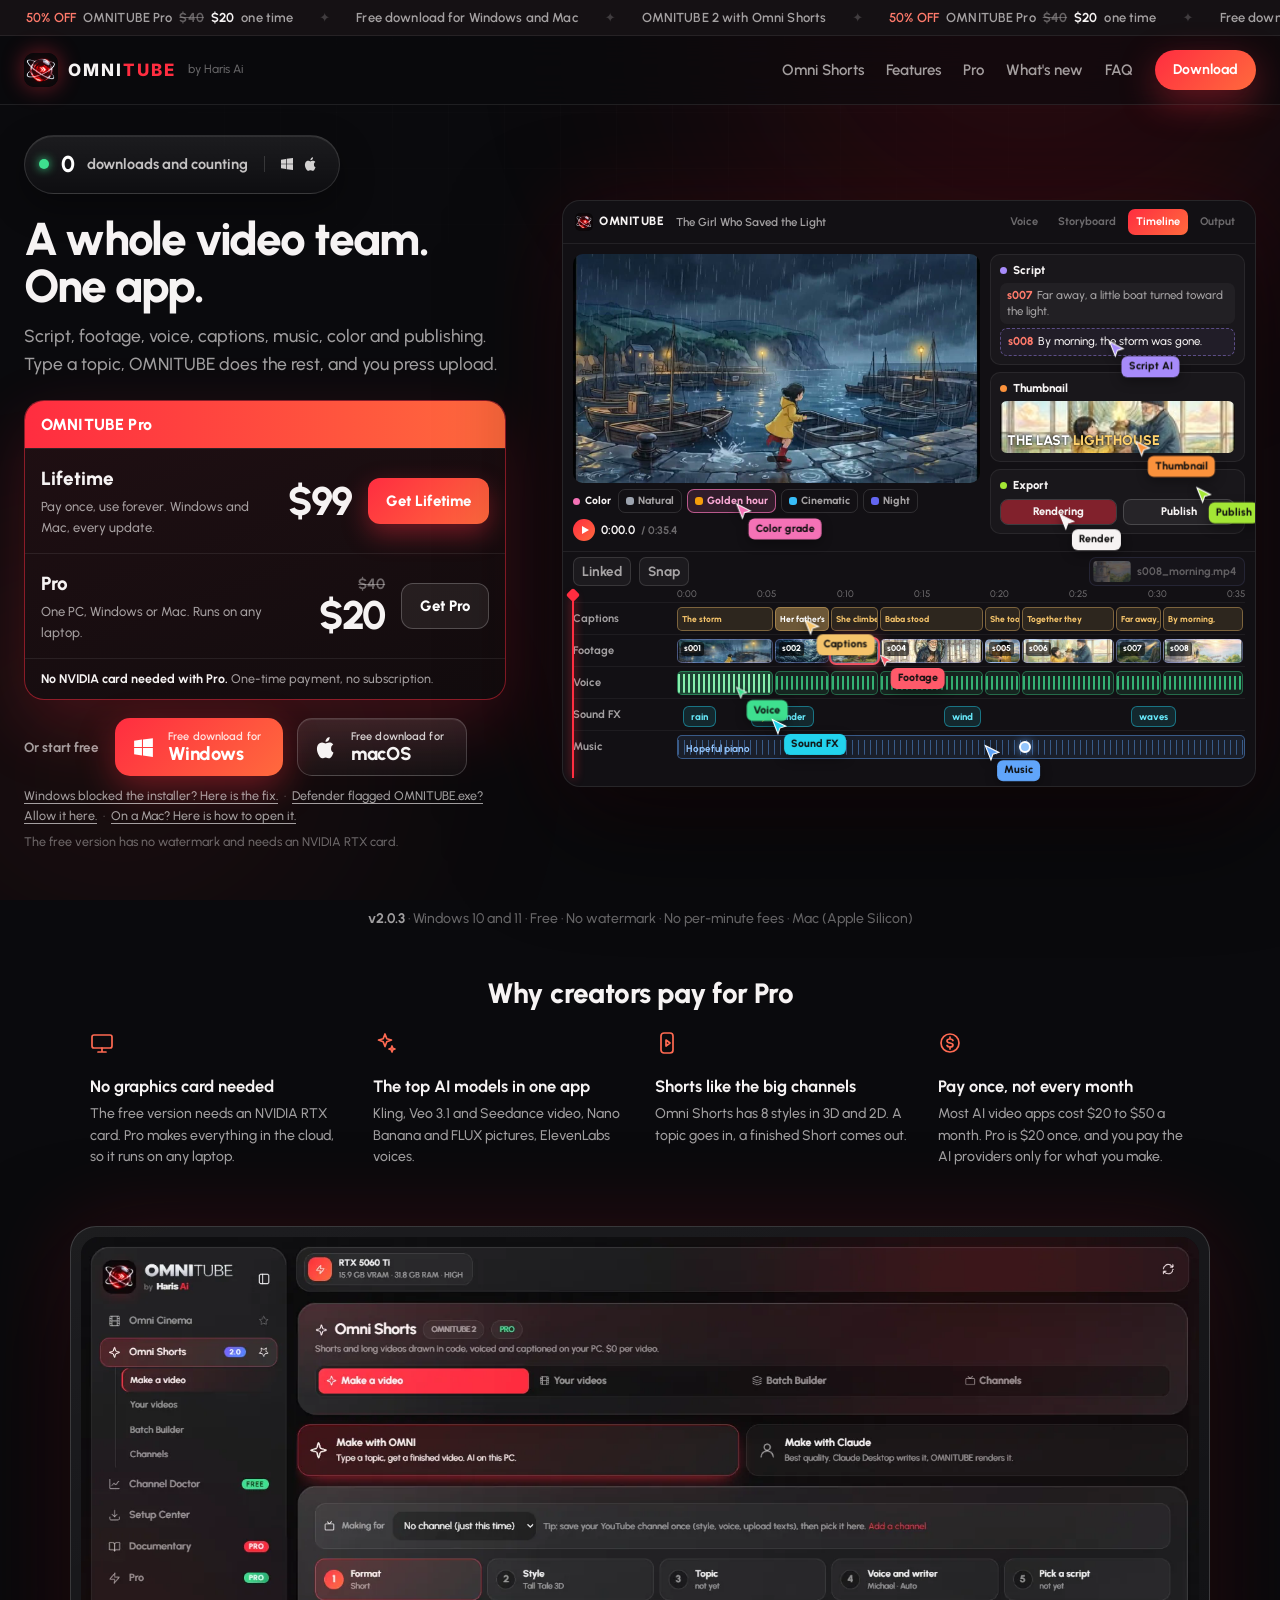
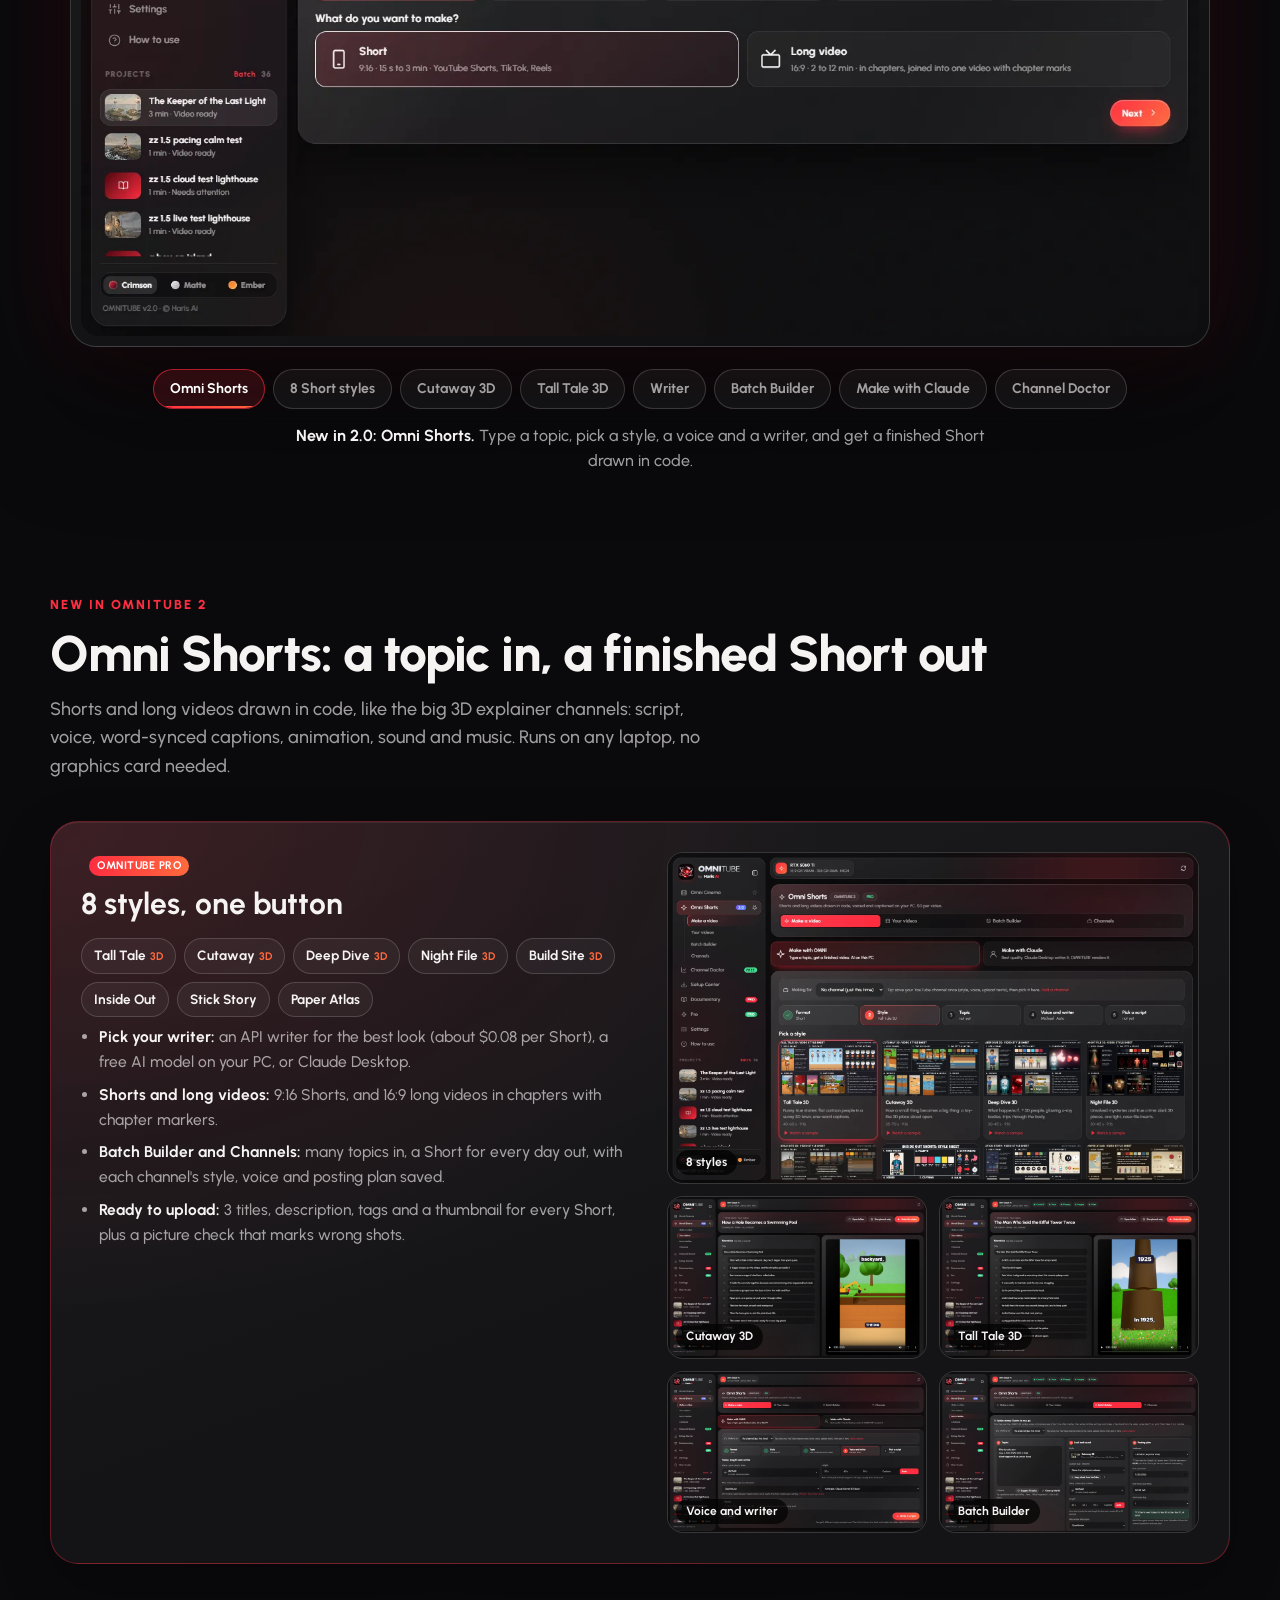
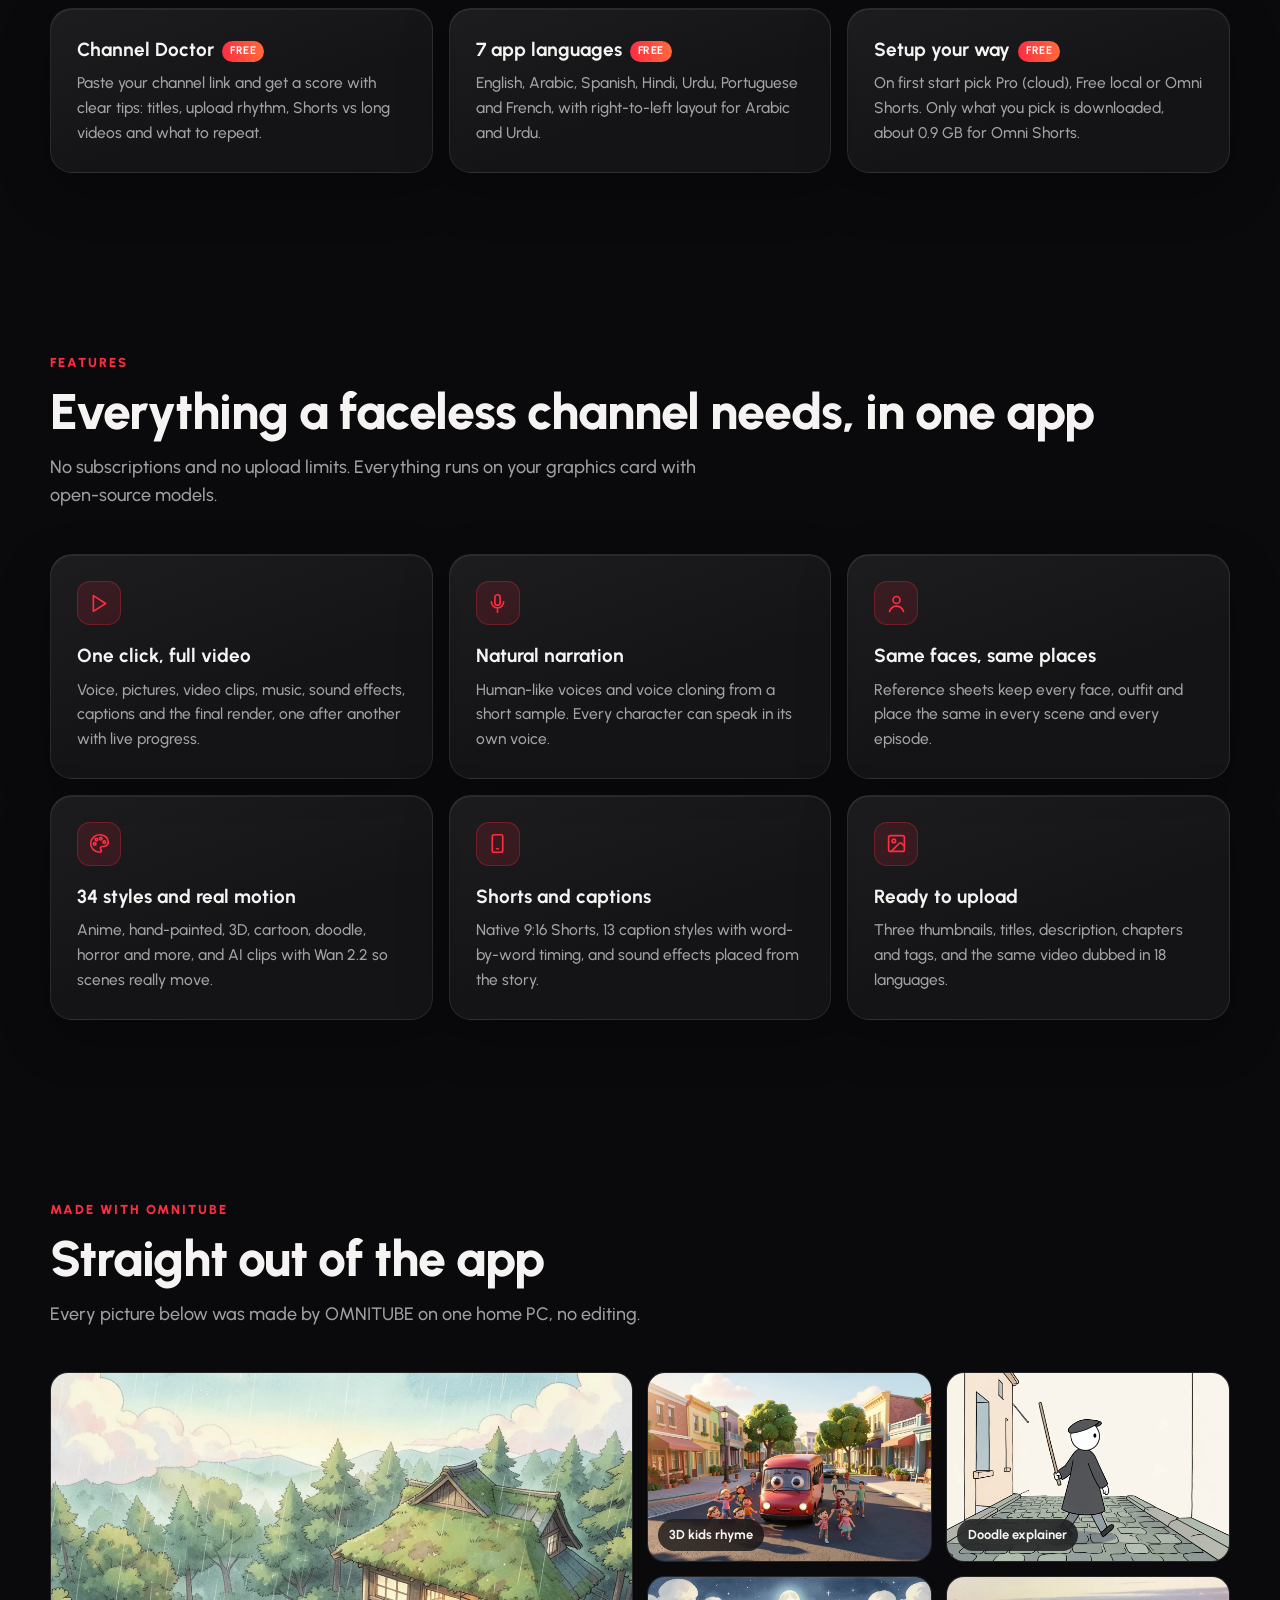
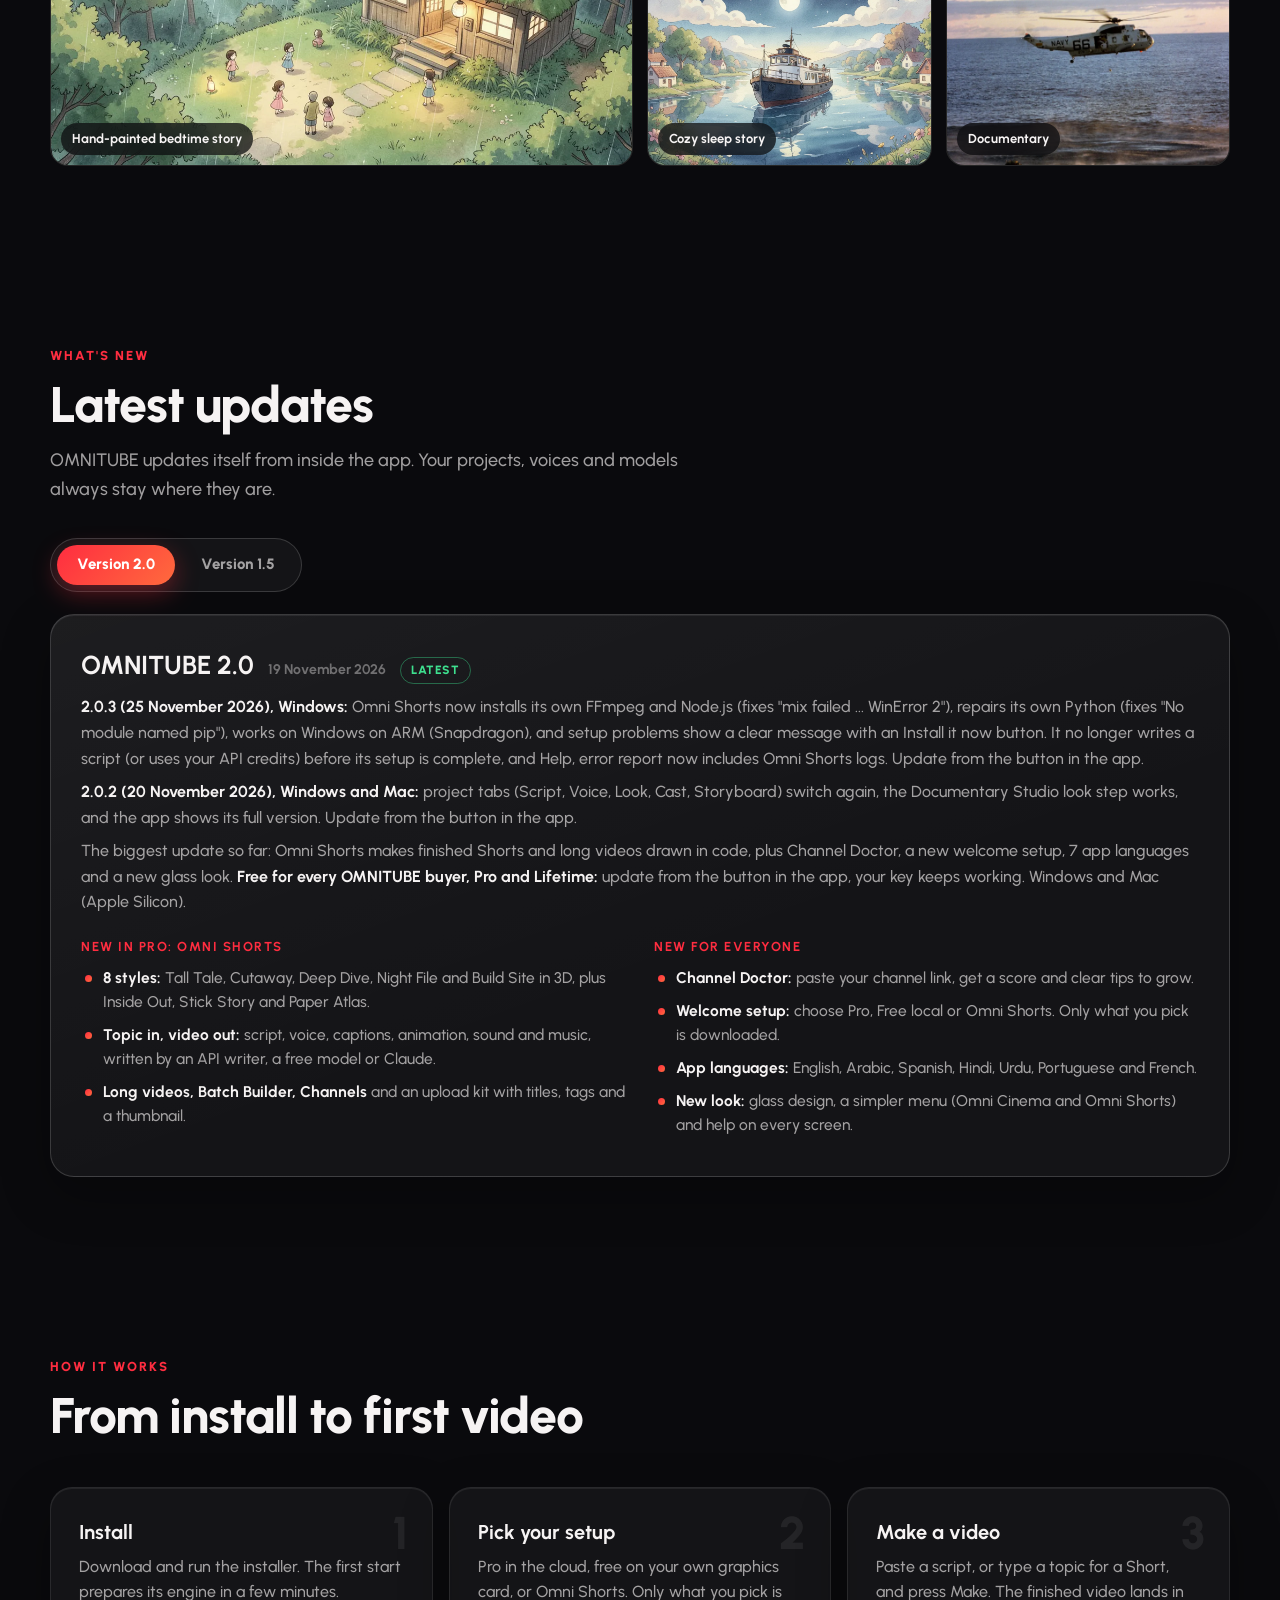
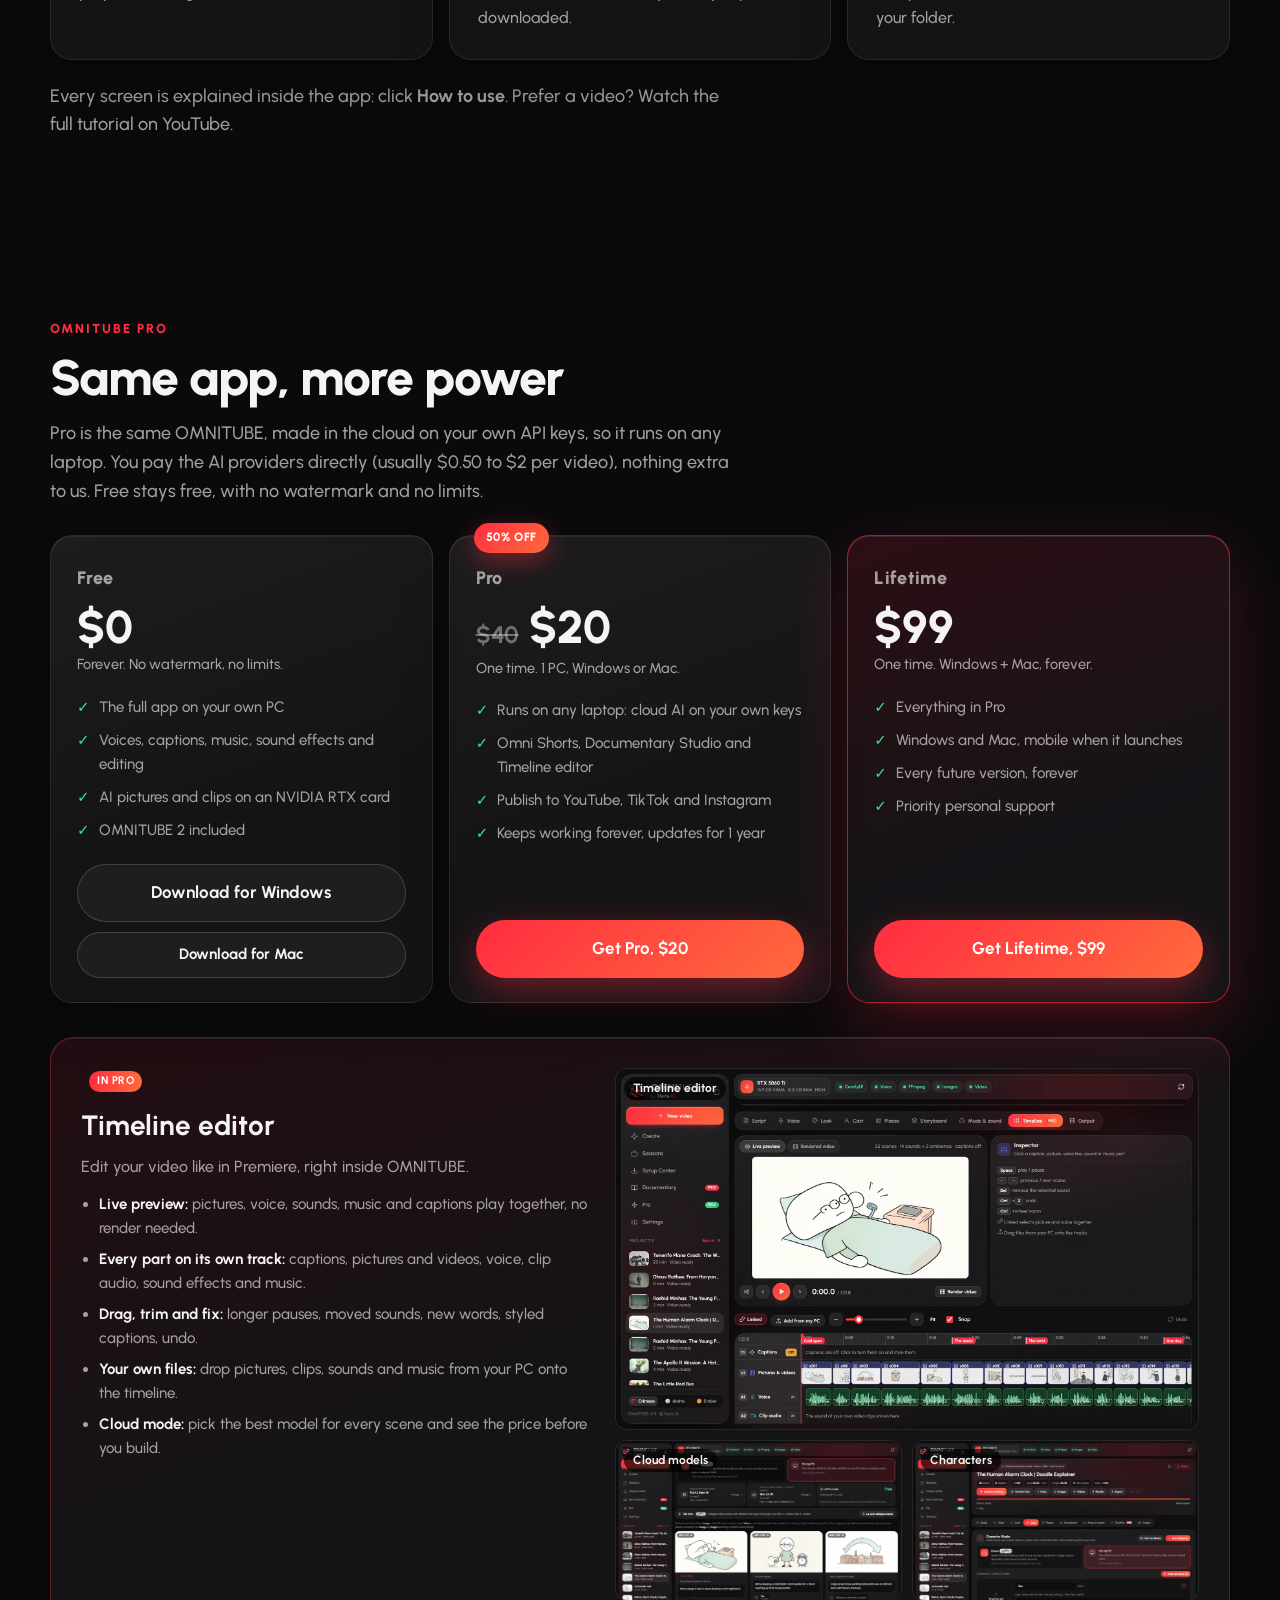
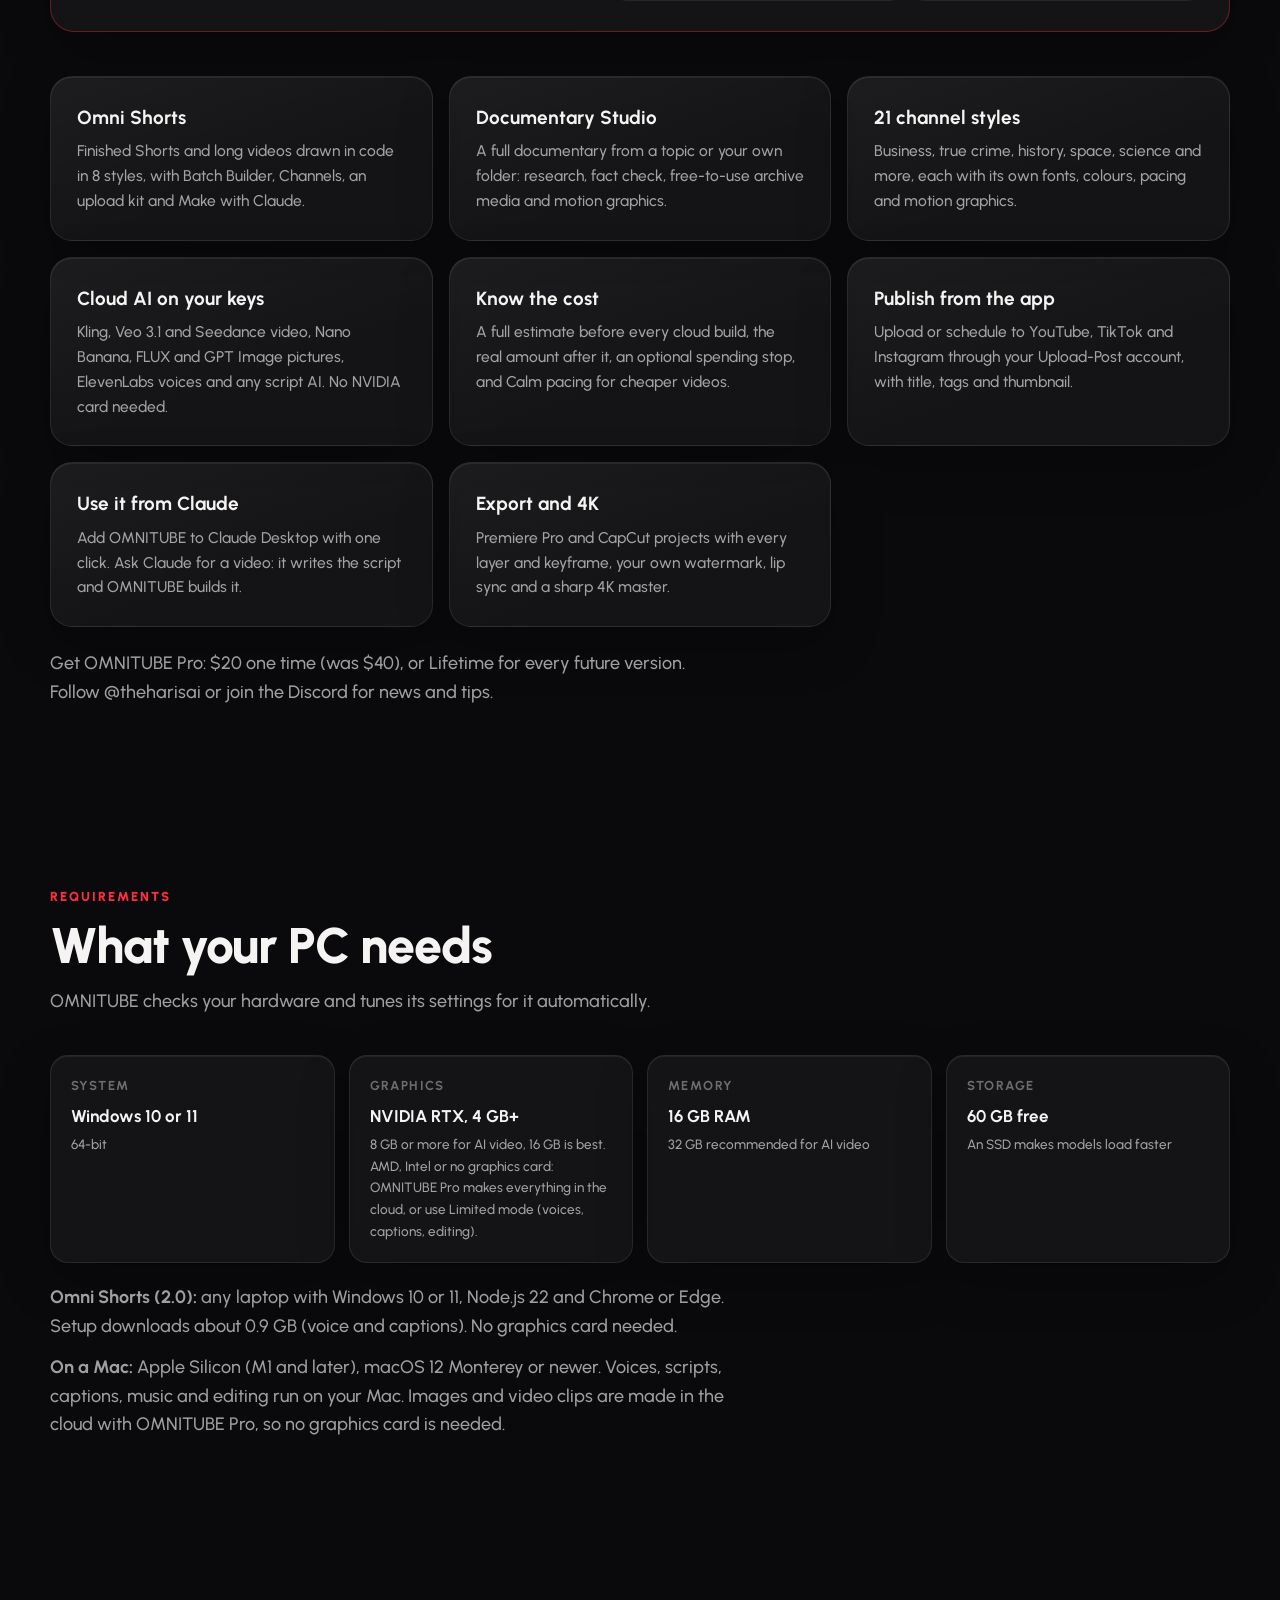
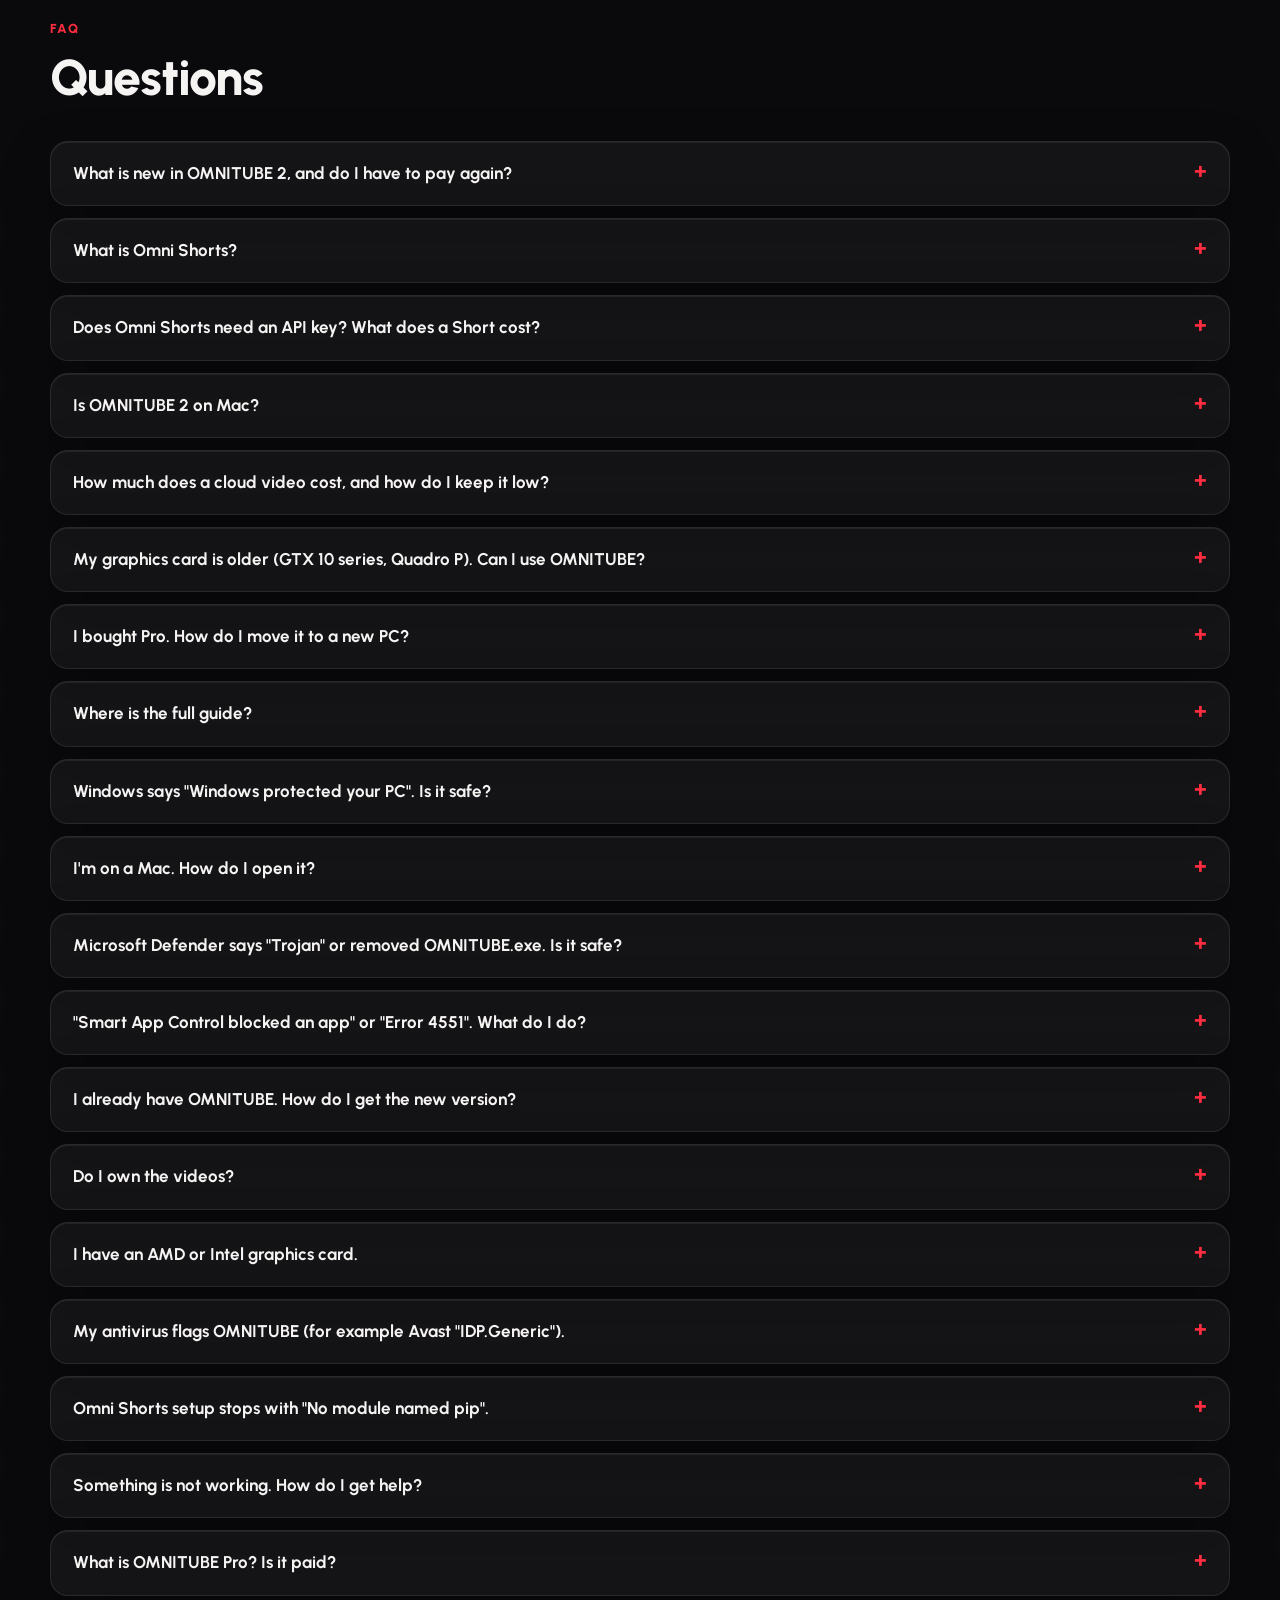
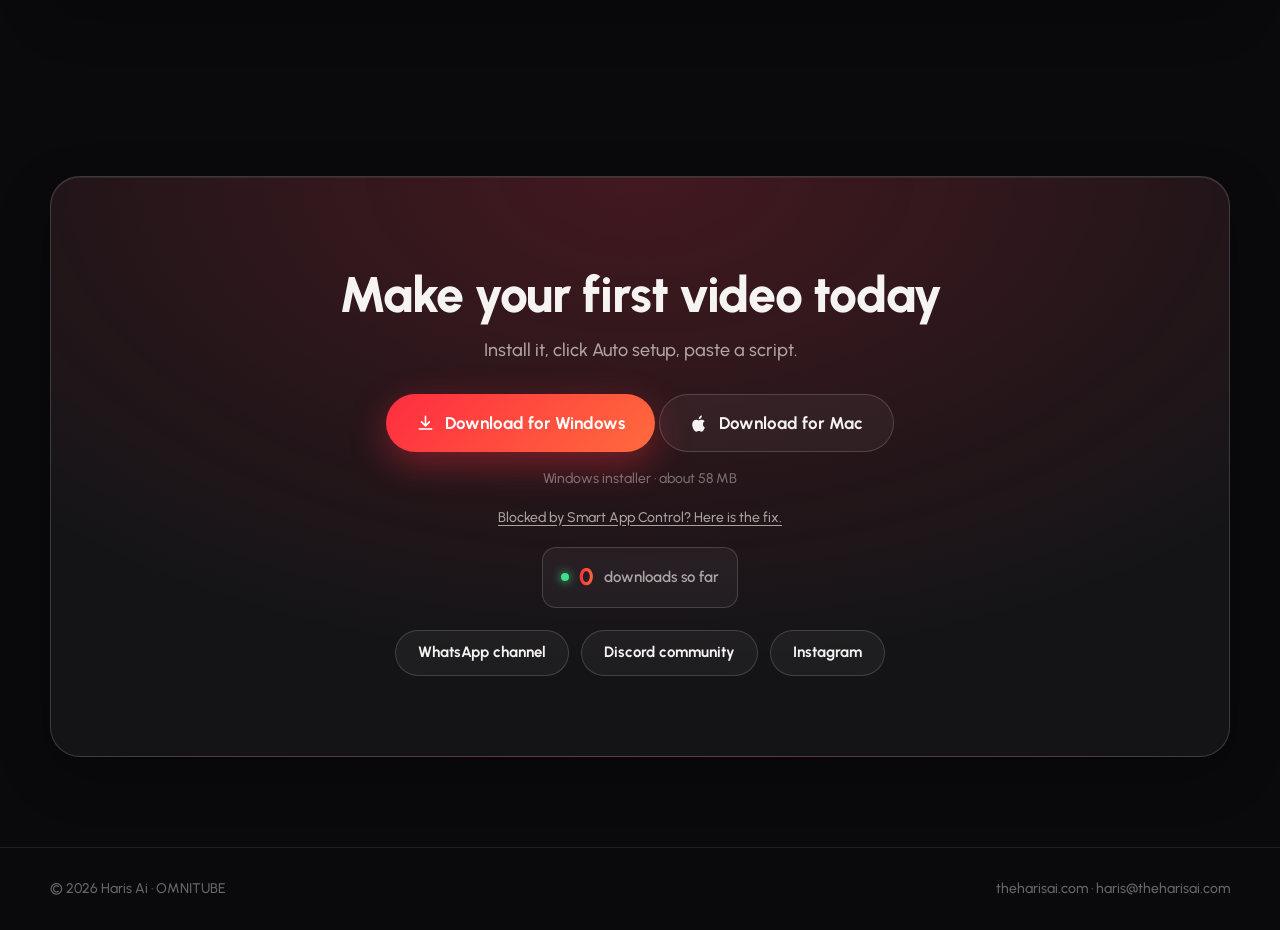
==== commit ea4fb8c7: "OMNITUBE 2.0.3 (Windows): download buttons, update.json, 2.0.3 note, Defender FAQ" ====
--- a/omnitube/index.html
+++ b/omnitube/index.html
@@ -1,1168 +1,1170 @@
-<!doctype html>
-<html lang="en">
-<head>
-<meta charset="utf-8">
-<base href="/omnitube/">
-<script>if (location.pathname === "/omnitube") history.replaceState(null, "", "/omnitube/" + location.search + location.hash);</script>
-<meta name="viewport" content="width=device-width, initial-scale=1">
-<title>OMNITUBE 2 by Haris Ai · Free AI video studio for YouTube</title>
-<meta name="description" content="OMNITUBE by Haris Ai turns a script into a finished YouTube video on your own PC: narration, AI scenes, video clips, music, captions, thumbnails, Shorts and dubbing. Free, no watermark, no per-minute fees.">
-<meta property="og:title" content="OMNITUBE by Haris Ai · Script in. Video out.">
-<meta property="og:description" content="A free AI video studio that runs on your own PC. Paste a script, get a finished YouTube video.">
-<meta property="og:image" content="https://theharisai.com/omnitube/assets/shots/storyboard.webp?v=150">
-<meta property="og:url" content="https://theharisai.com/omnitube/">
-<link rel="canonical" href="https://theharisai.com/omnitube/">
-<meta name="theme-color" content="#0a0a0d">
-<link rel="icon" href="assets/favicon.png">
-<link rel="preload" as="image" href="assets/shots/storyboard.webp?v=150">
-<style>
-@font-face{font-family:Urbanist;src:url(assets/fonts/urbanist-latin-500-normal.woff2) format("woff2");font-weight:500;font-display:swap}
-@font-face{font-family:Urbanist;src:url(assets/fonts/urbanist-latin-600-normal.woff2) format("woff2");font-weight:600;font-display:swap}
-@font-face{font-family:Urbanist;src:url(assets/fonts/urbanist-latin-700-normal.woff2) format("woff2");font-weight:700;font-display:swap}
-@font-face{font-family:Urbanist;src:url(assets/fonts/urbanist-latin-800-normal.woff2) format("woff2");font-weight:800;font-display:swap}
-@font-face{font-family:InterBrand;src:url(assets/fonts/inter-latin-800-normal.woff2) format("woff2");font-weight:800;font-display:swap}
-:root{--bg:#0a0a0d;--text:#f6f3f3;--muted:rgba(246,243,243,.64);--faint:rgba(246,243,243,.4);--line:rgba(255,255,255,.09);--line2:rgba(255,255,255,.16);
-  --glass:rgba(255,255,255,.045);--glass2:rgba(255,255,255,.08);--a:#ff2d40;--a2:#ff6a3d;--ok:#3ee08f}
-*{box-sizing:border-box}
-html{scroll-behavior:smooth}
-body{margin:0;background:var(--bg);color:var(--text);font:500 16px/1.6 Urbanist,"Segoe UI",system-ui,sans-serif;-webkit-font-smoothing:antialiased;overflow-x:hidden}
-a{color:inherit;text-decoration:none}
-img{max-width:100%;display:block}
-.wrap{width:min(1180px,100% - 32px);margin:0 auto}
-.glow{position:fixed;inset:0;pointer-events:none;z-index:0;overflow:hidden}
-.glow i{position:absolute;border-radius:50%;filter:blur(120px)}
-.glow .g1{width:900px;height:640px;background:radial-gradient(closest-side,#d3101f,transparent);opacity:.24;top:-280px;right:-200px}
-.glow .g3{width:700px;height:520px;background:radial-gradient(closest-side,#7c2bff,transparent);opacity:.08;top:120%;right:-240px}
-.glow .g2{width:760px;height:560px;background:radial-gradient(closest-side,#ff4a2c,transparent);opacity:.1;top:55%;left:-260px}
-main,header,footer{position:relative;z-index:1}
-body:before{content:"";position:fixed;inset:0;z-index:0;pointer-events:none;opacity:.5;
-  background-image:linear-gradient(rgba(255,255,255,.025) 1px,transparent 1px),linear-gradient(90deg,rgba(255,255,255,.025) 1px,transparent 1px);
-  background-size:56px 56px;-webkit-mask-image:radial-gradient(ellipse 80% 60% at 50% 0%,#000 30%,transparent 75%);mask-image:radial-gradient(ellipse 80% 60% at 50% 0%,#000 30%,transparent 75%)}
-.card,.step,.req div,details,.rel,.docu,.final,.o2box{box-shadow:inset 0 1px 0 rgba(255,255,255,.07),0 18px 50px rgba(0,0,0,.28)}
-.card:hover{border-color:rgba(255,45,64,.35);box-shadow:inset 0 1px 0 rgba(255,255,255,.09),0 22px 60px rgba(0,0,0,.35),0 0 40px rgba(255,45,64,.08)}
-.new2{display:inline-flex;align-items:center;gap:8px;padding:6px 6px 6px 14px;border-radius:999px;border:1px solid rgba(255,45,64,.45);
-  background:linear-gradient(135deg,rgba(255,45,64,.16),rgba(255,106,61,.06));font-weight:700;font-size:14px;color:var(--text);box-shadow:0 0 30px rgba(255,45,64,.18)}
-.new2 b{padding:3px 10px;border-radius:999px;background:linear-gradient(135deg,var(--a),var(--a2));color:#fff;font-size:12px;letter-spacing:.6px}
-.stats{display:grid;grid-template-columns:repeat(4,1fr);gap:12px;max-width:900px;margin:30px auto 0}
-.stats div{padding:16px 10px;border-radius:18px;border:1px solid var(--line);background:var(--glass)}
-.stats b{display:block;font:800 28px/1.1 Urbanist,sans-serif;background:linear-gradient(90deg,var(--a),var(--a2));-webkit-background-clip:text;background-clip:text;color:transparent;font-variant-numeric:tabular-nums}
-.stats span{color:var(--muted);font-size:13.5px;font-weight:600}
-/* Omni Shorts */
-.o2box{display:grid;grid-template-columns:1.05fr 1fr;gap:28px;margin-top:40px;padding:30px;border-radius:28px;border:1px solid rgba(255,45,64,.35);
-  background:radial-gradient(120% 120% at 0% 0%,rgba(255,45,64,.14),transparent 55%),linear-gradient(160deg,var(--glass2),var(--glass) 60%)}
-.o2box h3{margin:10px 0 8px;font-size:30px;line-height:1.15}
-.o2box>div>p{color:var(--muted);margin:0 0 14px}
-.o2box ul{margin:0;padding-left:18px;color:var(--muted);font-size:15.5px}.o2box li{margin:8px 0}.o2box li b{color:var(--text)}
-.phones{display:grid;grid-template-columns:1fr 1fr;gap:12px;align-content:start}
-.phones figure{margin:0;position:relative;border-radius:16px;overflow:hidden;border:1px solid var(--line2);aspect-ratio:16/10;background:#111;cursor:zoom-in}
-.phones figure.w{grid-column:span 2}
-.phones img{width:100%;height:100%;object-fit:cover;object-position:top;display:block;transition:transform .6s ease}
-.phones figure:hover img{transform:scale(1.03)}
-.phones figcaption{position:absolute;left:8px;bottom:8px;padding:3px 10px;border-radius:999px;background:rgba(0,0,0,.7);font:700 12px/1.6 Urbanist,sans-serif}
-.chips{display:flex;flex-wrap:wrap;gap:8px;margin:16px 0 4px}
-.chips span{padding:6px 12px;border-radius:999px;border:1px solid var(--line2);background:var(--glass);font-size:13.5px;font-weight:700;color:var(--text)}
-.chips span i{font-style:normal;color:var(--a2);margin-left:4px;font-size:11px}
-@media (max-width:900px){.o2box{grid-template-columns:1fr;padding:22px}.stats{grid-template-columns:1fr 1fr}}
-/* nav */
-header{position:sticky;top:0;z-index:20;backdrop-filter:blur(18px);-webkit-backdrop-filter:blur(18px);background:rgba(10,10,13,.62);border-bottom:1px solid var(--line)}
-.nav{display:flex;align-items:center;gap:22px;height:68px}
-.brand{display:flex;align-items:center;gap:10px}
-.brand img{width:34px;height:34px;border-radius:10px;box-shadow:0 0 22px rgba(255,45,64,.45)}
-.word{font:800 17px/1 InterBrand,Urbanist,sans-serif;letter-spacing:2px}
-.word b{color:var(--a)}
-.by{font-size:12px;color:var(--faint);margin-left:2px}
-.nav nav{display:flex;gap:22px;margin-left:auto;font-weight:600;color:var(--muted);font-size:15px}
-.nav nav a:hover{color:var(--text)}
-.btn{display:inline-flex;align-items:center;justify-content:center;gap:10px;height:46px;padding:0 22px;border-radius:999px;font:700 15px/1 Urbanist,sans-serif;border:1px solid var(--line2);background:var(--glass);color:var(--text);cursor:pointer;transition:transform .15s,box-shadow .25s,background .2s}
-.btn:hover{background:var(--glass2)}
-.btn.primary{border:0;background:linear-gradient(135deg,var(--a),var(--a2));color:#fff;box-shadow:0 12px 36px rgba(255,45,64,.38)}
-.btn.primary:hover{transform:translateY(-1px);box-shadow:0 16px 46px rgba(255,45,64,.55)}
-.btn.big{height:58px;padding:0 30px;font-size:17px}
-.btn svg{width:19px;height:19px;stroke:currentColor;fill:none;stroke-width:2;stroke-linecap:round;stroke-linejoin:round}
-.nav .btn{height:40px;padding:0 18px;font-size:14px}
-/* hero */
-.hero{padding:80px 0 30px;text-align:center}
-.pill{display:inline-flex;align-items:center;gap:8px;padding:7px 14px;border-radius:999px;border:1px solid var(--line2);background:var(--glass);font-size:13.5px;font-weight:700;color:var(--muted)}
-.pill:hover{color:var(--text);border-color:rgba(255,45,64,.5)}
-.pill .dot{width:8px;height:8px;border-radius:50%;background:var(--ok);box-shadow:0 0 10px var(--ok);flex:none}
-h1{font:800 clamp(46px,8vw,92px)/1.02 Urbanist,sans-serif;letter-spacing:-2px;margin:22px 0 18px}
-h1 span{background:linear-gradient(135deg,var(--a),var(--a2));-webkit-background-clip:text;background-clip:text;color:transparent}
-.lead{max-width:720px;margin:0 auto;color:var(--muted);font-size:clamp(17px,2.2vw,20px)}
-.cta{display:flex;gap:14px;justify-content:center;flex-wrap:wrap;margin-top:34px}
-.dlc{display:inline-flex;align-items:center;gap:10px;margin-top:22px;padding:10px 18px;border-radius:14px;border:1px solid var(--line2);background:var(--glass);color:var(--muted);font-weight:600;font-size:15px}
-.dlc .dot{width:8px;height:8px;border-radius:50%;background:var(--ok);box-shadow:0 0 10px var(--ok);animation:dlp 2s ease-in-out infinite}
-.dlc .dln{font-size:24px;font-weight:800;font-variant-numeric:tabular-nums;background:linear-gradient(90deg,var(--a),var(--a2));-webkit-background-clip:text;background-clip:text;color:transparent}
-@keyframes dlp{50%{opacity:.35}}
-.meta{margin-top:16px;color:var(--faint);font-size:14px}
-.meta b{color:var(--muted)}
-/* showcase */
-.showcase{margin:58px auto 0;max-width:1140px}
-.frame{padding:10px;border-radius:26px;border:1px solid var(--line2);background:linear-gradient(160deg,rgba(255,255,255,.08),rgba(255,255,255,.02));box-shadow:0 50px 120px rgba(0,0,0,.6),0 0 90px rgba(255,45,64,.16)}
-.stack{position:relative;aspect-ratio:1600/1000;border-radius:18px;overflow:hidden;background:#111}
-.stack img{position:absolute;inset:0;width:100%;height:100%;object-fit:cover;opacity:0;transform:scale(1.012);transition:opacity .6s ease,transform 1.2s ease}
-.stack img.on{opacity:1;transform:none}
-.stabs{display:flex;gap:8px;justify-content:center;flex-wrap:wrap;margin-top:22px}
-.stabs button{position:relative;overflow:hidden;height:40px;padding:0 16px;border-radius:999px;border:1px solid var(--line2);background:var(--glass);color:var(--muted);font:700 14px/1 Urbanist,sans-serif;cursor:pointer;transition:color .2s,border-color .2s,background .2s}
-.stabs button:hover{color:var(--text)}
-.stabs button.on{color:#fff;border-color:rgba(255,45,64,.6);background:rgba(255,45,64,.14)}
-.stabs button.on:after{content:"";position:absolute;left:0;bottom:0;height:2px;width:100%;background:linear-gradient(90deg,var(--a),var(--a2));transform-origin:left;animation:fill var(--dur,6s) linear forwards}
-.showcase.paused .stabs button.on:after{animation-play-state:paused}
-@keyframes fill{from{transform:scaleX(0)}to{transform:scaleX(1)}}
-.scap{min-height:52px;margin:14px auto 0;max-width:720px;color:var(--muted);font-size:16px}
-.scap b{color:var(--text)}
-/* sections */
-section{padding:90px 0}
-.kicker{color:var(--a);font-weight:800;letter-spacing:2px;font-size:13px;text-transform:uppercase}
-h2{font:800 clamp(32px,4.6vw,50px)/1.1 Urbanist,sans-serif;letter-spacing:-1px;margin:10px 0 14px}
-.sub{color:var(--muted);max-width:680px;font-size:18px;margin:0}
-.grid{display:grid;grid-template-columns:repeat(3,1fr);gap:16px;margin-top:44px}
-.card{padding:26px;border-radius:22px;border:1px solid var(--line);background:linear-gradient(160deg,var(--glass2),var(--glass) 60%);transition:border-color .25s,transform .25s}
-.card:hover{border-color:var(--line2);transform:translateY(-2px)}
-.card .ic{width:44px;height:44px;border-radius:13px;display:grid;place-items:center;background:rgba(255,45,64,.13);border:1px solid rgba(255,45,64,.3);color:var(--a);margin-bottom:16px}
-.card .ic svg{width:21px;height:21px;stroke:currentColor;fill:none;stroke-width:1.9;stroke-linecap:round;stroke-linejoin:round}
-.card h3{margin:0 0 6px;font-size:19px}
-.card p{margin:0;color:var(--muted);font-size:15.5px}
-.v{display:inline-block;margin-left:8px;padding:2px 8px;border-radius:999px;font:700 11px/1.5 Urbanist,sans-serif;letter-spacing:.5px;color:var(--muted);border:1px solid var(--line2);vertical-align:middle}
-.v.new{color:#fff;border:0;background:linear-gradient(90deg,var(--a),var(--a2))}
-/* gallery */
-.gallery{display:grid;grid-template-columns:repeat(4,1fr);grid-auto-rows:190px;gap:14px;margin-top:44px}
-.gallery figure{position:relative;margin:0;border-radius:18px;overflow:hidden;border:1px solid var(--line);background:#111}
-.gallery figure.w{grid-column:span 2}.gallery figure.t{grid-row:span 2}
-.gallery img{width:100%;height:100%;object-fit:cover;transition:transform .6s ease}
-.gallery figure:hover img{transform:scale(1.04)}
-.gallery figcaption{position:absolute;left:10px;bottom:10px;padding:6px 11px;border-radius:999px;background:rgba(10,10,13,.72);backdrop-filter:blur(8px);-webkit-backdrop-filter:blur(8px);font-size:13px;font-weight:700;color:var(--text)}
-/* versions */
-.vtabs{display:inline-flex;gap:6px;margin-top:34px;padding:6px;border-radius:999px;border:1px solid var(--line2);background:var(--glass)}
-.vtabs button{height:40px;padding:0 20px;border-radius:999px;border:0;background:none;color:var(--muted);font:800 15px/1 Urbanist,sans-serif;cursor:pointer}
-.vtabs button.on{background:linear-gradient(135deg,var(--a),var(--a2));color:#fff;box-shadow:0 8px 24px rgba(255,45,64,.35)}
-.rel{display:none;margin-top:22px;padding:30px;border-radius:24px;border:1px solid var(--line2);background:linear-gradient(160deg,var(--glass2),var(--glass) 60%)}
-.rel.on{display:block;animation:up .35s ease}
-@keyframes up{from{opacity:0;transform:translateY(6px)}to{opacity:1;transform:none}}
-.rel .rh{display:flex;flex-wrap:wrap;align-items:baseline;gap:6px 14px}
-.rel .rh h3{margin:0;font-size:26px}
-.rel .rh time{color:var(--faint);font-weight:700;font-size:14px}
-.rel .rh .tag{padding:3px 10px;border-radius:999px;font-size:12px;font-weight:800;letter-spacing:.6px;color:var(--ok);border:1px solid rgba(62,224,143,.4)}
-.rel>p{color:var(--muted);margin:8px 0 0}
-.groups{display:grid;grid-template-columns:repeat(2,1fr);gap:14px 28px;margin-top:22px}
-.groups h4{margin:0 0 8px;font-size:13px;letter-spacing:1.5px;text-transform:uppercase;color:var(--a)}
-.groups ul{margin:0;padding:0;list-style:none}
-.groups li{position:relative;padding:0 0 9px 22px;color:var(--muted);font-size:15.5px;line-height:1.55}
-.groups li b{color:var(--text)}
-.groups li:before{content:"";position:absolute;left:4px;top:9px;width:7px;height:7px;border-radius:50%;background:linear-gradient(135deg,var(--a),var(--a2))}
-/* other */
-.steps{display:grid;grid-template-columns:repeat(3,1fr);gap:16px;margin-top:44px;counter-reset:s}
-.step{padding:28px;border-radius:22px;border:1px solid var(--line);background:var(--glass);position:relative}
-.step:before{counter-increment:s;content:counter(s);position:absolute;top:22px;right:24px;font:800 46px/1 Urbanist;color:rgba(255,255,255,.07)}
-.step h3{margin:0 0 6px;font-size:20px}
-.step p{margin:0;color:var(--muted)}
-.req{display:grid;grid-template-columns:repeat(4,1fr);gap:14px;margin-top:40px}
-.req div{padding:20px;border-radius:18px;border:1px solid var(--line);background:var(--glass)}
-.req b{display:block;font-size:13px;letter-spacing:1.4px;text-transform:uppercase;color:var(--faint);margin-bottom:6px}
-.req span{font-size:17px;font-weight:700}
-.req small{display:block;color:var(--muted);font-size:13.5px;margin-top:4px}
-.saclink{color:var(--muted);text-decoration:underline;text-underline-offset:3px}.saclink:hover{color:var(--text)}
-.fix{margin:6px 0 10px;padding-left:22px;color:var(--muted);line-height:1.8}
-.faq{margin-top:36px;display:grid;gap:12px}
-details{border:1px solid var(--line);border-radius:18px;background:var(--glass);padding:18px 22px}
-summary{cursor:pointer;font-weight:700;font-size:17px;list-style:none;display:flex;justify-content:space-between;gap:16px}
-summary::-webkit-details-marker{display:none}
-summary:after{content:"+";color:var(--a);font-size:22px;line-height:1}
-details[open] summary:after{content:"−"}
-details p{color:var(--muted);margin:10px 0 0}
-.final{text-align:center;padding:80px 26px;border-radius:30px;border:1px solid var(--line2);background:radial-gradient(120% 140% at 50% 0%,rgba(255,45,64,.2),transparent 60%),var(--glass)}
-.community{display:flex;gap:12px;justify-content:center;flex-wrap:wrap;margin-top:22px}
-footer{border-top:1px solid var(--line);padding:30px 0;color:var(--faint);font-size:14px}
-footer .wrap{display:flex;gap:16px;flex-wrap:wrap;justify-content:space-between;align-items:center}
-footer a:hover{color:var(--text)}
-.lightbox{position:fixed;inset:0;z-index:50;display:none;place-items:center;padding:24px;background:rgba(5,5,8,.9);backdrop-filter:blur(6px);-webkit-backdrop-filter:blur(6px);cursor:zoom-out}
-.lightbox.on{display:grid}
-.lightbox img{max-width:min(1600px,100%);max-height:100%;border-radius:14px;box-shadow:0 30px 90px rgba(0,0,0,.7)}
-.stack,.gallery figure{cursor:zoom-in}
-.prostatus{display:inline-flex;align-items:center;gap:8px;margin-top:6px;padding:6px 14px;border-radius:999px;border:1px solid var(--line2);background:var(--glass);font-weight:700;font-size:14px;color:var(--muted)}
-.prostatus .dot{width:8px;height:8px;border-radius:50%;background:#f5b83d;box-shadow:0 0 10px #f5b83d}
-.docu{display:grid;grid-template-columns:1fr 1.15fr;gap:26px;margin-top:34px;padding:30px;border-radius:24px;border:1px solid rgba(255,45,64,.35);background:linear-gradient(160deg,rgba(255,45,64,.10),var(--glass) 55%)}
-.docu h3{margin:10px 0 6px;font-size:28px}.docu-t>p{color:var(--muted);margin:0 0 12px}
-.docu ul{margin:0;padding-left:18px;color:var(--muted);font-size:15px}.docu li{margin:7px 0}.docu li b{color:var(--text,#fff)}
-.looks{display:grid;grid-template-columns:repeat(2,1fr);gap:10px;align-content:start}
-.looks figure{margin:0;position:relative;border-radius:12px;overflow:hidden;border:1px solid var(--line);aspect-ratio:16/9;background:#111}
-.looks img{width:100%;height:100%;object-fit:cover;display:block}
-.looks figcaption{position:absolute;left:8px;top:8px;padding:2px 9px;border-radius:999px;background:rgba(0,0,0,.65);font:700 12px/1.6 Urbanist,sans-serif}
-@media (max-width:900px){.docu{grid-template-columns:1fr;padding:22px}}
-@media (max-width:900px){.grid,.steps{grid-template-columns:1fr 1fr}.req{grid-template-columns:1fr 1fr}.nav nav{display:none}.nav .dl{margin-left:auto}.gallery{grid-template-columns:repeat(2,1fr)}.groups{grid-template-columns:1fr}}
-@media (max-width:600px){.grid,.steps,.req{grid-template-columns:1fr}.hero{padding-top:56px}section{padding:64px 0}.by{display:none}
-  .gallery{grid-auto-rows:150px}.gallery figure.t{grid-row:span 1}.rel{padding:22px}
-  .stabs{flex-wrap:nowrap;justify-content:flex-start;overflow-x:auto;padding-bottom:6px;scrollbar-width:none}.stabs button{flex:none}
-  .vtabs{display:flex;width:100%;overflow-x:auto;scrollbar-width:none}.vtabs button{flex:none;padding:0 14px}}
-@media (prefers-reduced-motion:reduce){.stack img{transition:none}.stabs button.on:after{animation:none}}
-.faq pre.cmd{margin:10px 0 12px;padding:12px 14px;border-radius:10px;background:rgba(255,255,255,.05);border:1px solid rgba(255,255,255,.1);overflow-x:auto;white-space:pre;font:13px/1.5 ui-monospace,Consolas,monospace;color:var(--text)}
-[hidden]{display:none!important}
-.offer{display:inline-flex;align-items:center;flex-wrap:wrap;justify-content:center;gap:10px;margin-top:20px;padding:7px 16px 7px 7px;border-radius:999px;border:1px solid rgba(255,45,64,.45);background:rgba(255,45,64,.09);font-weight:700;font-size:14.5px;color:var(--text);box-shadow:0 0 30px rgba(255,45,64,.12)}
-.offer:hover{border-color:rgba(255,45,64,.8)}
-.offer .hot{padding:4px 11px;border-radius:999px;background:linear-gradient(135deg,var(--a),var(--a2));color:#fff;font-size:12px;font-weight:800;letter-spacing:.04em}
-.offer s{color:var(--faint);font-weight:600}
-.cd{font-weight:800;color:#f5b83d;white-space:nowrap}
-.pricing{display:grid;grid-template-columns:repeat(3,1fr);gap:16px;margin-top:30px;align-items:stretch;scroll-margin-top:110px}
-.plan{position:relative;display:flex;flex-direction:column;padding:28px 26px 24px;border-radius:22px;border:1px solid var(--line);background:linear-gradient(160deg,var(--glass2),var(--glass) 60%);box-shadow:inset 0 1px 0 rgba(255,255,255,.07),0 18px 50px rgba(0,0,0,.28)}
-.plan.hot{border-color:rgba(255,45,64,.6);background:linear-gradient(160deg,rgba(255,45,64,.14),var(--glass) 65%);box-shadow:inset 0 1px 0 rgba(255,255,255,.09),0 24px 70px rgba(255,45,64,.2)}
-.plan .tag{position:absolute;top:-13px;left:24px;padding:5px 12px;border-radius:999px;background:linear-gradient(135deg,var(--a),var(--a2));color:#fff;font-size:12px;font-weight:800;letter-spacing:.05em;box-shadow:0 8px 24px rgba(255,45,64,.4)}
-.plan h3{margin:0;font-size:18px;color:var(--muted);font-weight:800;letter-spacing:.02em}
-.plan .price{display:flex;align-items:baseline;gap:10px;margin:10px 0 2px}
-.plan .price b{font-size:46px;line-height:1.05;font-weight:800;color:var(--text)}
-.plan .price s{color:var(--faint);font-size:24px;font-weight:700}
-.plan .per{color:var(--muted);font-size:14.5px}
-.plan ul{margin:18px 0 22px;padding:0;list-style:none;color:var(--muted);font-size:15px;display:grid;gap:9px}
-.plan li{display:flex;gap:9px}
-.plan li::before{content:"\2713";color:var(--ok);font-weight:800;flex:none}
-.plan .acts{margin-top:auto;display:grid;gap:10px}
-.plan .acts .btn{width:100%;justify-content:center}
-.plan .note{margin:12px 0 0;color:var(--faint);font-size:13px;line-height:1.5}
-.plan .note b{color:var(--muted)}
-@media(max-width:900px){.pricing{grid-template-columns:1fr}.plan.hot{order:-1}}
-.ticker{position:relative;z-index:2;display:block;overflow:hidden;height:40px;background:linear-gradient(90deg,#ff2d40,#ff5a3d 50%,#ff2d40);background-size:200% 100%;animation:tkbg 6s linear infinite;color:#fff;box-shadow:0 6px 30px rgba(255,45,64,.35)}
-.tk-track{display:flex;width:max-content;height:40px;align-items:center;animation:tk 38s linear infinite}
-.ticker:hover .tk-track{animation-play-state:paused}
-.tk-track>span{display:flex;align-items:center;white-space:nowrap;font-weight:800;font-size:14px;letter-spacing:.05em;text-transform:uppercase}
-.tk-i{display:inline-flex;align-items:center;gap:8px;padding:0 22px}
-.tk-i s{opacity:.7;font-weight:700}
-.tk-i b{font-size:16px}
-.tk-i .chip{padding:3px 9px;border-radius:999px;background:#fff;color:#ff2d40;font-size:12px;animation:flash 1.1s ease-in-out infinite}
-.tk-sep{opacity:.6}
-@keyframes tk{to{transform:translateX(-50%)}}
-@keyframes tkbg{to{background-position:200% 0}}
-@keyframes flash{0%,100%{opacity:1;transform:scale(1)}50%{opacity:.55;transform:scale(1.08)}}
-@media (prefers-reduced-motion:reduce){.tk-track,.ticker,.tk-i .chip,.of.hot{animation:none}}
-@property --ang{syntax:'<angle>';inherits:false;initial-value:0deg}
-main .wrap.hero{padding-top:26px}
-.hlogo{display:inline-flex;align-items:center;gap:12px}
-.hlogo img{width:52px;height:52px;border-radius:15px;box-shadow:0 0 0 1px rgba(255,255,255,.1),0 0 40px rgba(255,45,64,.55)}
-.hlogo .w{font:800 32px/1 Urbanist,sans-serif;letter-spacing:.02em;color:var(--text)}
-.hlogo .w b{background:linear-gradient(135deg,var(--a),var(--a2));-webkit-background-clip:text;background-clip:text;color:transparent}
-.hlogo .v{align-self:flex-start;padding:2px 8px;border-radius:999px;background:linear-gradient(135deg,var(--a),var(--a2));color:#fff;font:800 11px/1.4 Urbanist,sans-serif}
-.hero h1{font-size:clamp(36px,5.6vw,68px);letter-spacing:-1.6px;margin:16px 0 10px}
-@media(min-width:900px){.hero h1{white-space:nowrap}}
-.hero .lead{font-size:clamp(16px,1.7vw,18px);max-width:680px}
-.hero .cta{margin-top:22px}
-.ofs{display:grid;grid-template-columns:1fr 1fr;gap:20px;max-width:880px;margin:30px auto 0;text-align:left;scroll-margin-top:120px}
-.of{position:relative;display:flex;padding:2px;border-radius:22px;color:var(--text);background:conic-gradient(from var(--ang),rgba(255,255,255,.1) 0deg,rgba(255,255,255,.1) 190deg,#ff2d40 250deg,#fff 290deg,#ff6a3d 320deg,rgba(255,255,255,.1) 360deg);animation:ofspin 3.2s linear infinite;box-shadow:0 18px 60px rgba(255,45,64,.2);transition:transform .25s}
-.of.hot{background:conic-gradient(from var(--ang),#ff2d40,#ffb04a,#ff2d40,#ff6a3d,#ffd36e,#ff2d40);animation:ofspin 2.4s linear infinite,ofglow 1.6s ease-in-out infinite}
-.of:hover{transform:translateY(-4px) scale(1.012)}
-@keyframes ofspin{to{--ang:360deg}}
-@keyframes ofglow{0%,100%{box-shadow:0 0 30px rgba(255,45,64,.35)}50%{box-shadow:0 0 75px rgba(255,106,61,.7)}}
-.of-in{position:relative;overflow:hidden;flex:1;display:flex;flex-direction:column;gap:10px;padding:20px 22px 16px;border-radius:20px;background:linear-gradient(160deg,#1b1215,#0f0b0d)}
-.of.hot .of-in{background:linear-gradient(160deg,#2c1014,#140b0d)}
-.of-in::after{content:"";position:absolute;top:0;left:-70%;width:45%;height:100%;background:linear-gradient(100deg,transparent,rgba(255,255,255,.13),transparent);transform:skewX(-18deg);animation:ofshine 2.8s ease-in-out infinite;pointer-events:none}
-@keyframes ofshine{0%,40%{left:-70%}100%{left:140%}}
-.of-top{display:flex;align-items:center;justify-content:space-between;gap:10px}
-.of-name{font-weight:800;font-size:18px}
-.of-off{padding:5px 11px;border-radius:999px;background:linear-gradient(135deg,var(--a),var(--a2));color:#fff;font-weight:800;font-size:12px;letter-spacing:.06em;box-shadow:0 0 18px rgba(255,45,64,.65);animation:flash 1s ease-in-out infinite}
-.of-price{display:flex;align-items:center;gap:12px}
-.of-price b{display:inline-block;transform-origin:left center;font:800 58px/.95 Urbanist,sans-serif;letter-spacing:-2px;background:linear-gradient(180deg,#fff,#ffc4b6);-webkit-background-clip:text;background-clip:text;color:transparent;animation:ofpop 2.4s ease-in-out infinite}
-@keyframes ofpop{0%,100%{transform:scale(1)}50%{transform:scale(1.07)}}
-.of-price .was{display:flex;flex-direction:column;gap:2px}
-.of-price s{position:relative;align-self:flex-start;text-decoration:none;color:var(--faint);font-size:22px;font-weight:800}
-.of-price s::after{content:"";position:absolute;left:-3px;right:-3px;top:50%;height:3px;border-radius:2px;background:#ff2d40;box-shadow:0 0 8px #ff2d40;transform-origin:left;animation:ofstrike 2.4s ease-in-out infinite}
-@keyframes ofstrike{0%{transform:scaleX(0)}30%,100%{transform:scaleX(1)}}
-.of-price .was span{color:var(--muted);font-size:13px;font-weight:700}
-.of-feat{color:var(--muted);font-size:14px;line-height:1.5}
-.of-timer{display:flex;align-items:center;gap:6px;color:#ffb04a;font-size:12px;font-weight:800;letter-spacing:.08em;text-transform:uppercase}
-.of-timer i{font-style:normal;display:inline-flex;align-items:baseline;gap:2px;padding:5px 8px;border-radius:9px;background:rgba(255,45,64,.16);border:1px solid rgba(255,45,64,.5)}
-.of-timer i b{color:#fff;font:800 17px/1 Urbanist,sans-serif;font-variant-numeric:tabular-nums}
-.of-timer i small{color:var(--faint);font-size:10px}
-.of-timer i.sec{animation:oftick 1s ease-out infinite}
-@keyframes oftick{0%{background:rgba(255,45,64,.55);box-shadow:0 0 14px rgba(255,45,64,.7)}100%{background:rgba(255,45,64,.16);box-shadow:none}}
-.of-btn{position:relative;overflow:hidden;margin-top:auto;display:flex;align-items:center;justify-content:center;height:48px;border-radius:13px;color:#fff;font-weight:800;font-size:16px;background:linear-gradient(135deg,var(--a),var(--a2));box-shadow:0 10px 30px rgba(255,45,64,.45)}
-.of.hot .of-btn{animation:ofbtn 1.6s ease-in-out infinite}
-@keyframes ofbtn{0%,100%{box-shadow:0 10px 30px rgba(255,45,64,.45)}50%{box-shadow:0 10px 50px rgba(255,140,61,.9)}}
-.of-btn::after{content:"";position:absolute;top:0;left:-60%;width:40%;height:100%;background:linear-gradient(100deg,transparent,rgba(255,255,255,.4),transparent);transform:skewX(-20deg);animation:ofshine 2.2s ease-in-out infinite}
-.of-rib{position:absolute;z-index:3;top:-14px;left:50%;padding:6px 14px;border-radius:999px;background:#fff;color:#ff2d40;font:800 12px/1 Urbanist,sans-serif;letter-spacing:.1em;white-space:nowrap;box-shadow:0 8px 26px rgba(255,45,64,.6);transform:translateX(-50%);animation:ofrib 1s ease-in-out infinite}
-@keyframes ofrib{0%,100%{transform:translateX(-50%) scale(1)}50%{transform:translateX(-50%) scale(1.09)}}
-.of-note{text-align:center;color:var(--faint);font-size:12px}
-@media(max-width:760px){.ofs{grid-template-columns:1fr;gap:28px}.of.hot{order:-1}.of-price b{font-size:50px}.hlogo img{width:44px;height:44px}.hlogo .w{font-size:27px}}
-@media (prefers-reduced-motion:reduce){.of,.of.hot,.of-in::after,.of-off,.of-price b,.of-price s::after,.of.hot .of-btn,.of-btn::after,.of-rib,.of-timer i.sec{animation:none}}
-main .wrap.hero{padding-top:22px}
-.ticker{height:36px;background:#151114;animation:none;box-shadow:none;border-bottom:1px solid rgba(255,255,255,.07);color:var(--muted)}
-.tk-track{height:36px;animation-duration:70s}
-.tk-track>span{font-weight:600;font-size:13px;letter-spacing:.01em;text-transform:none}
-.tk-i{gap:7px;padding:0 26px}
-.tk-i b{font-size:13px;color:var(--text)}
-.tk-i s{opacity:.55}
-.tk-i .cd{color:#f5c46b}
-.tk-i .chip{animation:none;background:none;border:0;padding:0;color:#ff7a6b;font-size:13px}
-.tk-sep{opacity:.3}
-.hlogo img{width:42px;height:42px;border-radius:12px;box-shadow:0 0 0 1px rgba(255,255,255,.1),0 10px 30px rgba(255,45,64,.35)}
-.hlogo .w{font-size:26px}
-.hlogo .v{align-self:center;background:none;border:1px solid var(--line2);color:var(--muted);font-weight:700}
-.hero h1{margin:14px 0 8px;color:var(--text)}
-.pm{display:grid;grid-template-columns:1.1fr 1fr;gap:30px;max-width:1080px;margin:24px auto 0;padding:26px 28px;border-radius:28px;text-align:left;background:radial-gradient(70% 110% at 0% 0%,rgba(255,45,64,.11),transparent 60%),#121013;border:1px solid rgba(255,255,255,.08);box-shadow:0 40px 120px rgba(0,0,0,.55),inset 0 1px 0 rgba(255,255,255,.05);scroll-margin-top:120px}
-.pm-kicker{margin:0 0 6px;color:#ff7a6b;font-weight:700;font-size:14px}
-.pm h2{margin:0 0 8px;font:800 32px/1.1 Urbanist,sans-serif;letter-spacing:-.8px;color:var(--text)}
-.pm-sub{margin:0 0 18px;color:var(--muted);font-size:15px;max-width:46ch}
-.pm-why{list-style:none;margin:0 0 18px;padding:0;display:grid;gap:12px}
-.pm-why li{display:grid;grid-template-columns:22px 1fr;gap:12px;align-items:start}
-.pm-why svg{width:20px;height:20px;margin-top:2px;stroke:#ff6a52;fill:none;stroke-width:1.7;stroke-linecap:round;stroke-linejoin:round}
-.pm-why b{display:block;color:var(--text);font-size:15px;font-weight:700}
-.pm-why span{color:var(--muted);font-size:13.5px}
-.pm-cost{padding-top:14px;border-top:1px solid rgba(255,255,255,.07)}
-.pm-cost .row{display:flex;justify-content:space-between;align-items:baseline;margin-top:8px;color:var(--muted);font-size:13.5px}
-.pm-cost .row b{color:var(--text);font-weight:800}
-.pm-cost .track{height:6px;margin-top:6px;border-radius:99px;background:rgba(255,255,255,.06);overflow:hidden}
-.pm-cost .track i{display:block;height:100%;width:var(--w);border-radius:99px;background:rgba(255,255,255,.3);transform-origin:left;animation:pmgrow 1.6s cubic-bezier(.2,.7,.2,1) .5s both}
-.pm-cost .track i.r{background:linear-gradient(90deg,var(--a),var(--a2))}
-@keyframes pmgrow{from{transform:scaleX(0)}}
-.pm-cost p{margin:10px 0 0;color:var(--faint);font-size:12px;line-height:1.5}
-.pm-buy{display:flex;flex-direction:column;gap:12px}
-.pm-life{position:relative;overflow:hidden;display:block;padding:20px 22px;border-radius:20px;color:var(--text);background:linear-gradient(160deg,#2b1417,#171012 62%);border:1px solid rgba(245,196,107,.38);box-shadow:0 24px 60px rgba(255,45,64,.16),inset 0 1px 0 rgba(255,255,255,.06);transition:border-color .25s,transform .25s}
-.pm-life:hover{border-color:rgba(245,196,107,.75);transform:translateY(-2px)}
-.pm-life::before{content:"";position:absolute;inset:0;background:linear-gradient(115deg,transparent 35%,rgba(255,232,190,.1) 50%,transparent 65%);transform:translateX(-100%);animation:pmsweep 7s ease-in-out 1.2s infinite;pointer-events:none}
-@keyframes pmsweep{0%{transform:translateX(-100%)}18%,100%{transform:translateX(100%)}}
-.pm-life-top{display:flex;justify-content:space-between;align-items:center;gap:10px;font-weight:800;font-size:17px}
-.pm-spots{padding:4px 10px;border-radius:999px;background:rgba(245,196,107,.12);border:1px solid rgba(245,196,107,.38);color:#f5c46b;font-size:12.5px;font-weight:700}
-.pm-price{display:flex;align-items:baseline;gap:12px;margin:10px 0 4px}
-.pm-price b{font:800 56px/1 Urbanist,sans-serif;letter-spacing:-2px}
-.pm-price s{color:var(--faint);font-size:20px;font-weight:700}
-.pm-desc{margin:0 0 10px;color:var(--muted);font-size:14px}
-.pm-ends{margin:0 0 14px;color:var(--muted);font-size:13.5px;font-weight:600;font-variant-numeric:tabular-nums}
-.pm-ends b{color:#f5c46b;font-weight:800}
-.pm-btn{display:flex;align-items:center;justify-content:center;height:50px;border-radius:14px;background:linear-gradient(135deg,var(--a),var(--a2));color:#fff;font-weight:800;font-size:16px;box-shadow:0 12px 30px rgba(255,45,64,.32);transition:box-shadow .2s}
-.pm-life:hover .pm-btn{box-shadow:0 16px 40px rgba(255,45,64,.5)}
-.pm-pro{display:grid;grid-template-columns:1fr auto auto;align-items:center;gap:16px;padding:15px 18px;border-radius:18px;border:1px solid rgba(255,255,255,.1);background:rgba(255,255,255,.03);color:var(--text);transition:border-color .2s}
-.pm-pro:hover{border-color:rgba(255,255,255,.26)}
-.pm-name{display:block;font-weight:800;font-size:17px}
-.pm-mini{display:block;color:var(--muted);font-size:13px}
-.pm-pp{display:flex;align-items:baseline;gap:8px}
-.pm-pp b{font:800 34px/1 Urbanist,sans-serif;letter-spacing:-1px}
-.pm-pp s{color:var(--faint);font-size:16px;font-weight:700}
-.pm-btn2{display:flex;align-items:center;height:42px;padding:0 18px;border-radius:12px;border:1px solid rgba(255,255,255,.22);font-weight:800;font-size:14.5px;transition:background .2s}
-.pm-pro:hover .pm-btn2{background:rgba(255,255,255,.08)}
-.pm-trust{margin:2px 0 0;color:var(--muted);font-size:13px}
-.pm-maker{margin:0;color:var(--faint);font-size:12.5px}
-.pm-maker b{color:var(--muted);font-weight:700}
-.pm-life:focus-visible,.pm-pro:focus-visible{outline:2px solid #f5c46b;outline-offset:3px}
-.pm-free{display:flex;align-items:center;justify-content:center;flex-wrap:wrap;gap:10px 16px;max-width:1080px;margin:16px auto 0;color:var(--muted);font-size:14px}
-.pm-free b{color:var(--text)}
-.pm-free .btn{height:40px;padding:0 16px;font-size:14px}
-.pm-free .btn svg{width:16px;height:16px}
-@media(max-width:900px){.pm{grid-template-columns:1fr;padding:22px}.pm-buy{order:-1}.pm h2{font-size:27px}}
-@media(max-width:520px){.pm-pro{grid-template-columns:1fr auto}.pm-btn2{grid-column:1/-1;justify-content:center}}
-@media (prefers-reduced-motion:reduce){.pm-life::before,.pm-cost .track i{animation:none}}
-.h7{display:grid;grid-template-columns:1.2fr .8fr;gap:56px;align-items:center;max-width:1100px;margin:0 auto;text-align:left}
-.h7 h1{white-space:normal!important;font-size:clamp(40px,5.2vw,64px);line-height:1.02;letter-spacing:-2px;margin:16px 0 12px}
-.h7 .lead{margin:0 0 20px;max-width:52ch;font-size:17px}
-.h7-offer{display:grid;gap:10px;max-width:560px}
-.h7 .pm-life{padding:18px 20px}
-.h7 .pm-price{margin:8px 0 4px}
-.h7 .pm-price b{font-size:50px}
-.h7 .pm-desc{margin:0 0 8px}
-.h7 .pm-ends{margin:0 0 12px}
-.h7-free{display:flex;align-items:center;flex-wrap:wrap;gap:10px 16px;margin-top:16px;max-width:560px;color:var(--muted);font-size:13.5px}
-.h7-free b{color:var(--text)}
-.h7-fb{display:flex;gap:10px}
-.h7-fb .btn{height:40px;padding:0 16px;font-size:14px;white-space:nowrap}
-.h7-fb .btn svg{width:16px;height:16px}
-.h7-r{display:flex;flex-direction:column;align-items:center}
-.phone{position:relative;width:100%;max-width:320px;aspect-ratio:9/16;border-radius:40px;padding:10px;background:linear-gradient(160deg,#2c2c33,#0c0c0f);box-shadow:0 0 0 1px rgba(255,255,255,.09),0 40px 100px rgba(0,0,0,.6),0 0 90px rgba(255,45,64,.16)}
-.phone video{display:block;width:100%;height:100%;object-fit:cover;border-radius:31px;background:#000}
-.phone::after{content:"";position:absolute;top:19px;left:50%;width:74px;height:20px;margin-left:-37px;border-radius:99px;background:#050506}
-.phone-cap{margin:14px 0 0;color:var(--muted);font-size:13.5px;text-align:center}
-.phone-cap b{color:var(--text)}
-.why7{max-width:1100px;margin:46px auto 0;text-align:left}
-.why7 h2{margin:0 0 22px;font:800 28px/1.15 Urbanist,sans-serif;letter-spacing:-.6px;text-align:center;color:var(--text)}
-.why7-g{display:grid;grid-template-columns:repeat(4,1fr);gap:30px}
-.why7-g svg{width:24px;height:24px;stroke:#ff6a52;fill:none;stroke-width:1.7;stroke-linecap:round;stroke-linejoin:round}
-.why7-g b{display:block;margin:10px 0 4px;color:var(--text);font-size:16.5px}
-.why7-g p{margin:0;color:var(--muted);font-size:14px;line-height:1.55}
-@media(max-width:900px){.h7{grid-template-columns:1fr;gap:30px;text-align:center}.h7 .lead{margin-inline:auto}.h7-offer,.h7-free{margin-inline:auto;text-align:left}.h7-free{justify-content:center}.phone{max-width:250px}.why7-g{grid-template-columns:1fr 1fr}}
-@media(max-width:520px){.why7-g{grid-template-columns:1fr}.h7-fb{flex-direction:column;width:100%}}
-main .wrap.hero{position:relative;padding-top:0}
-.cine{position:absolute;top:0;left:50%;width:100vw;height:calc(100vh - 106px);min-height:620px;max-height:900px;transform:translateX(-50%);overflow:hidden;z-index:0;background:#0a0a0d url(assets/promo/omnitube-film.jpg) center/cover no-repeat}
-.cine video{display:block;width:100%;height:100%;object-fit:cover}
-.cine::after{content:"";position:absolute;inset:0;background:linear-gradient(90deg,rgba(10,10,13,.95) 0%,rgba(10,10,13,.82) 34%,rgba(10,10,13,.38) 66%,rgba(10,10,13,.6) 100%),linear-gradient(180deg,rgba(10,10,13,.35) 0%,transparent 22%,transparent 72%,#0a0a0d 100%)}
-.cine-cap{position:absolute;z-index:2;right:max(16px,calc(50vw - 560px));bottom:34px;margin:0;color:rgba(255,255,255,.72);font-size:12.5px;font-weight:600;text-shadow:0 1px 8px rgba(0,0,0,.8)}
-.cine-cap b{color:#fff}
-.h8{position:relative;z-index:1;display:grid;grid-template-columns:1.12fr .88fr;gap:52px;align-items:center;max-width:1120px;min-height:calc(100vh - 106px);max-height:900px;margin:0 auto;padding:18px 0 70px;text-align:left}
-.h8 h1{white-space:normal!important;font-size:clamp(42px,5.6vw,74px);line-height:1;letter-spacing:-2.4px;margin:18px 0 14px;color:#fff;text-shadow:0 6px 40px rgba(0,0,0,.55)}
-.h8 .lead{max-width:44ch;margin:0 0 24px;color:rgba(246,243,243,.84);font-size:17.5px;text-shadow:0 2px 14px rgba(0,0,0,.6)}
-.h8-dl{display:flex;flex-wrap:wrap;gap:12px}
-.h8-dl .btn{height:54px;padding:0 24px;font-size:16px;white-space:nowrap}
-.h8-dl .btn:not(.primary){background:rgba(10,10,13,.55);border-color:rgba(255,255,255,.22)}
-.h8-note{margin:10px 0 0;color:rgba(246,243,243,.62);font-size:13px}
-.h8 .dlc{margin-top:18px;background:rgba(10,10,13,.6);border-color:rgba(255,255,255,.14)}
-.h8-offer{display:grid;gap:12px}
-.h8-k{margin:0 0 2px;color:rgba(246,243,243,.75);font-size:14px;font-weight:700;text-shadow:0 1px 8px rgba(0,0,0,.7)}
-.h8 .pm-life{background:linear-gradient(160deg,rgba(46,20,24,.9),rgba(20,14,16,.92) 62%)}
-.h8 .pm-pro{background:rgba(16,14,17,.82)}
-.h8 .pm-price b{font-size:54px}
-@media(max-width:900px){.cine{height:100%;max-height:none;min-height:0}.cine::after{background:linear-gradient(180deg,rgba(10,10,13,.7),rgba(10,10,13,.88) 40%,#0a0a0d)}
- .h8{grid-template-columns:1fr;gap:30px;min-height:0;max-height:none;padding:26px 0 60px;text-align:center}.h8 .lead{margin-inline:auto}.h8-dl{justify-content:center}.h8-offer{text-align:left}.cine-cap{bottom:12px;right:16px}}
-@media(max-width:520px){.h8-dl .btn{width:100%;justify-content:center}}
-.h9{display:grid;grid-template-columns:.8fr 1.2fr;gap:44px;align-items:center;max-width:1180px;margin:0 auto;padding:24px 0 34px;text-align:left}
-.h9 h1{white-space:normal!important;font-size:clamp(40px,4.6vw,62px);line-height:1.02;letter-spacing:-2px;margin:16px 0 12px;color:var(--text)}
-.h9 .lead{margin:0 0 20px;max-width:44ch;font-size:16.5px}
-.h9-dl{display:flex;flex-wrap:wrap;gap:10px}
-.h9-dl .btn{height:50px;padding:0 20px;font-size:15px;white-space:nowrap}
-.h9-note{margin:8px 0 0;color:var(--faint);font-size:12.5px}
-.h9 .dlc{margin-top:14px}
-.ofx{margin-top:18px;border-radius:18px;border:1px solid rgba(255,255,255,.09);background:rgba(255,255,255,.03);overflow:hidden}
-.ofx-k{margin:0;padding:10px 16px;border-bottom:1px solid rgba(255,255,255,.07);color:var(--muted);font-size:13px}
-.ofx-k b{color:var(--text)}
-.ofx-row{display:grid;grid-template-columns:1fr auto auto;align-items:center;gap:14px;padding:12px 16px;color:var(--text);transition:background .2s}
-.ofx-row+.ofx-row{border-top:1px solid rgba(255,255,255,.07)}
-.ofx-row:hover{background:rgba(255,255,255,.04)}
-.ofx-row.hot{background:linear-gradient(120deg,rgba(255,45,64,.16),rgba(245,196,107,.05))}
-.ofx-row b.n{font-size:16px;font-weight:800}
-.ofx-tag{margin-left:8px;padding:2px 8px;border-radius:999px;background:rgba(245,196,107,.12);border:1px solid rgba(245,196,107,.38);color:#f5c46b;font-size:11.5px;font-weight:700}
-.ofx-row small{display:block;margin-top:2px;color:var(--muted);font-size:12.5px;font-variant-numeric:tabular-nums}
-.ofx-row small b{color:#f5c46b}
-.ofx-p{display:flex;align-items:baseline;gap:7px}
-.ofx-p b{font:800 30px/1 Urbanist,sans-serif;letter-spacing:-1px}
-.ofx-p s{color:var(--faint);font-size:14px;font-weight:700}
-.ofx-btn{display:flex;align-items:center;height:40px;padding:0 16px;border-radius:11px;background:linear-gradient(135deg,var(--a),var(--a2));color:#fff;font-weight:800;font-size:14px;white-space:nowrap;box-shadow:0 8px 22px rgba(255,45,64,.35)}
-.ofx-btn.ghost{background:none;border:1px solid rgba(255,255,255,.22);box-shadow:none}
-.ed{position:relative;overflow:hidden;border-radius:18px;background:#121014;border:1px solid rgba(255,255,255,.09);box-shadow:0 40px 110px rgba(0,0,0,.6),0 0 90px rgba(255,45,64,.12);font-family:Urbanist,sans-serif;user-select:none}
-.ed-top{display:flex;align-items:center;gap:12px;padding:8px 12px;border-bottom:1px solid rgba(255,255,255,.07)}
-.ed-logo{display:flex;align-items:center;gap:6px;font-weight:800;font-size:12px;letter-spacing:.04em;color:var(--text)}
-.ed-logo img{width:18px;height:18px;border-radius:5px}
-.ed-proj{color:var(--muted);font-size:11.5px;font-weight:600;white-space:nowrap;overflow:hidden;text-overflow:ellipsis}
-.ed-tabs{display:flex;gap:4px;margin-left:auto}
-.ed-tabs span{padding:4px 8px;border-radius:7px;color:var(--faint);font-size:11px;font-weight:700}
-.ed-tabs span.on{background:linear-gradient(135deg,var(--a),var(--a2));color:#fff}
-.ed-main{display:grid;grid-template-columns:1.55fr 1fr;gap:10px;padding:10px}
-.ed-pw{display:flex;flex-direction:column;gap:6px}
-.ed-prev{position:relative;overflow:hidden;aspect-ratio:16/9;border-radius:10px;background:#000 url(assets/promo/omnitube-film.jpg) center/cover}
-.ed-prev video{display:block;width:100%;height:100%;object-fit:cover}
-.ed-cap{position:absolute;left:50%;bottom:9%;max-width:88%;transform:translateX(-50%);padding:3px 10px;border-radius:6px;background:rgba(0,0,0,.6);color:#fff;font-weight:800;font-size:14px;line-height:1.3;text-align:center;opacity:0;transition:opacity .3s}
-.ed-cap.on{opacity:1}
-.ed-cap i{font-style:normal;color:#f5c46b}
-.ed-toast{position:absolute;top:10px;left:50%;padding:5px 12px;border-radius:999px;background:rgba(18,40,28,.92);border:1px solid rgba(62,224,143,.5);color:#3ee08f;font-weight:800;font-size:12.5px;white-space:nowrap;opacity:0;transform:translate(-50%,-8px);transition:opacity .3s,transform .3s}
-.ed-toast.show{opacity:1;transform:translate(-50%,0)}
-.ed-ctrl{display:flex;align-items:center;gap:8px;color:var(--text);font-size:12px;font-weight:700;font-variant-numeric:tabular-nums}
-.ed-play{width:22px;height:22px;border-radius:50%;background:linear-gradient(135deg,var(--a),var(--a2));display:grid;place-items:center}
-.ed-play:after{content:"";margin-left:2px;border-left:7px solid #fff;border-top:4px solid transparent;border-bottom:4px solid transparent}
-.ed-ctrl .tot{color:var(--faint)}
-.ed-render{position:relative;overflow:hidden;margin-left:auto;padding:5px 10px;border-radius:8px;border:1px solid rgba(255,255,255,.16);font-size:11px;font-weight:800;color:var(--text)}
-.ed-render:before{content:"";position:absolute;inset:0;width:0;background:rgba(255,45,64,.45)}
-.ed-render.busy:before{animation:edbusy 1.5s linear forwards}
-@keyframes edbusy{to{width:100%}}
-.ed-render span{position:relative}
-.ed-script{display:flex;flex-direction:column;gap:5px;padding:9px;border-radius:10px;background:rgba(255,255,255,.03);border:1px solid rgba(255,255,255,.07);color:var(--muted);font-size:11.5px;line-height:1.35}
-.ed-script .h{color:var(--text);font-weight:800;font-size:12px}
-.ed-script p{margin:0;padding:6px 8px;border-radius:7px;background:rgba(255,255,255,.04)}
-.ed-script p b{color:#ff7a6b;font-weight:800;margin-right:5px}
-.ed-script p.ty{min-height:31px;border:1px dashed rgba(167,139,250,.45);background:rgba(167,139,250,.06);color:var(--text)}
-.ed-script p.ty.on:after{content:"";display:inline-block;width:1.5px;height:12px;margin-left:1px;vertical-align:-2px;background:#a78bfa;animation:edcar .7s steps(1) infinite}
-@keyframes edcar{50%{opacity:0}}
-.ed-tl{position:relative;--lab:96px;padding:4px 10px 10px;border-top:1px solid rgba(255,255,255,.07)}
-.ed-bar{display:flex;align-items:center;gap:8px;height:30px;font-size:11px;font-weight:700;color:var(--muted)}
-.ed-bar .pill{padding:3px 8px;border-radius:7px;border:1px solid rgba(255,255,255,.12)}
-.ed-src{display:flex;align-items:center;gap:6px;margin-left:auto;padding:3px 8px 3px 3px;border-radius:7px;border:1px solid rgba(160,170,255,.35);background:rgba(160,170,255,.08);color:var(--text);transition:opacity .3s}
-.ed-src img{width:38px;height:21px;border-radius:4px;object-fit:cover}
-.ed-src.used{opacity:.35}
-.ed-ruler{display:flex;justify-content:space-between;margin-left:var(--lab);height:16px;color:var(--faint);font-size:9.5px;font-variant-numeric:tabular-nums}
-.ed-trk{display:grid;grid-template-columns:var(--lab) 1fr;align-items:center;height:32px;border-top:1px solid rgba(255,255,255,.05)}
-.ed-lab{color:var(--muted);font-size:11px;font-weight:700;white-space:nowrap}
-.ed-lane{position:relative;display:flex;gap:2px;height:24px}
-.ed-clip{position:relative;overflow:hidden;flex:0 0 calc(var(--w) - 2px);border-radius:5px;border:1px solid rgba(160,170,255,.38);background:#1d2240 center/cover}
-.ed-clip b{position:absolute;left:3px;top:2px;padding:0 3px;border-radius:3px;background:rgba(0,0,0,.6);color:#fff;font-size:8.5px;font-weight:800}
-.ed-clip.slot{border:1px dashed rgba(255,255,255,.28);background:none!important}
-.ed-clip.slot b{display:none}
-.ed-clip.slot.fill{border:1px solid rgba(160,170,255,.38);background:#1d2240 url(assets/promo/sc8.jpg) center/cover!important;animation:edpop .35s ease-out}
-.ed-clip.slot.fill b{display:block}
-@keyframes edpop{from{transform:scale(.85);opacity:.4}}
-.ed-voice{flex:0 0 calc(var(--w) - 2px);border-radius:5px;border:1px solid rgba(62,224,143,.38);background:repeating-linear-gradient(90deg,rgba(62,224,143,.75) 0 2px,transparent 2px 5px) center/100% 62% no-repeat,rgba(62,224,143,.1)}
-.ed-voice.slot{flex-basis:0;opacity:0;transition:flex-basis .8s ease-out,opacity .3s}
-.ed-voice.slot.grow{flex-basis:calc(var(--w) - 2px);opacity:1}
-.ed-capbar{display:flex;gap:2px;width:0;overflow:hidden;transition:width 1s ease-out}
-.ed-capbar.on{width:100%}
-.ed-capbar span{flex:0 0 calc(var(--w) - 2px);border-radius:5px;border:1px solid rgba(245,196,107,.4);background:rgba(245,196,107,.12);color:#f5c46b;font-size:8.5px;font-weight:800;padding:5px 4px;white-space:nowrap;overflow:hidden}
-.ed-off{position:absolute;left:0;top:3px;padding:2px 8px;border-radius:6px;background:#f5b83d;color:#1a1206;font-size:10.5px;font-weight:800;z-index:1;transition:opacity .3s}
-.ed-off.on{opacity:0}
-.ed-music{flex:1;border-radius:5px;border:1px solid rgba(245,196,107,.3);background:rgba(245,196,107,.07);color:rgba(245,196,107,.85);font-size:10px;font-weight:700;padding:5px 8px}
-.ed-ph{position:absolute;top:44px;bottom:8px;width:2px;margin-left:-1px;background:#ff2d40;box-shadow:0 0 10px #ff2d40;pointer-events:none}
-.ed-ph:before{content:"";position:absolute;top:-6px;left:-4px;width:10px;height:10px;border-radius:2px;background:#ff2d40;transform:rotate(45deg)}
-.edc{position:absolute;left:0;top:0;z-index:6;pointer-events:none;transition:transform 1s cubic-bezier(.45,0,.2,1)}
-.edc svg{display:block;width:18px;height:18px;fill:var(--c);stroke:#fff;stroke-width:1.4;filter:drop-shadow(0 2px 4px rgba(0,0,0,.5));transition:transform .15s}
-.edc.clk svg{transform:scale(.78)}
-.edc span{position:absolute;left:14px;top:16px;padding:2px 7px;border-radius:6px;background:var(--c);color:#111;font-size:10.5px;font-weight:800;white-space:nowrap}
-.edc img{display:none;position:absolute;left:10px;top:34px;width:64px;height:36px;border-radius:5px;object-fit:cover;opacity:.92;box-shadow:0 8px 20px rgba(0,0,0,.5);border:1px solid rgba(160,170,255,.6)}
-.edc.drag img{display:block}
-@media(max-width:1000px){.h9{grid-template-columns:1fr;gap:30px;text-align:center}.h9 .lead{margin-inline:auto}.h9-dl{justify-content:center}.ofx{text-align:left;max-width:560px;margin-inline:auto}.h9-l .hlogo{margin:0 auto}}
-@media(max-width:640px){.ed-script,.ed-tabs{display:none}.ed-main{grid-template-columns:1fr}.ed-tl{--lab:64px}.ed-lab{font-size:9.5px}.edc span{font-size:9.5px}}
-@media(max-width:520px){.h9-dl .btn{width:100%;justify-content:center}.ofx-row{grid-template-columns:1fr auto}.ofx-btn{grid-column:1/-1;justify-content:center}}
-.edc{transition:none!important;will-change:transform}
-.ed-ctrl{gap:6px}
-.ed-pill{padding:4px 8px;border-radius:8px;border:1px solid rgba(255,255,255,.14);color:var(--muted);font-size:10.5px;font-weight:800;white-space:nowrap;transition:all .35s}
-.ed-pill.gold{border-color:rgba(244,114,182,.6);background:rgba(244,114,182,.14);color:#f9a8d4}
-.ed-pub{padding:5px 9px;border-radius:8px;background:rgba(255,255,255,.06);border:1px solid rgba(255,255,255,.16);font-size:11px;font-weight:800;color:var(--text);white-space:nowrap;transition:all .3s}
-.ed-pub.done{background:rgba(163,230,53,.15);border-color:rgba(163,230,53,.55);color:#bef264}
-.ed-prev video{transition:filter 1.2s ease}
-.ed-prev.golden video{filter:saturate(1.35) sepia(.2) contrast(1.06) brightness(1.05) hue-rotate(-8deg)}
-.ed-thumb{position:relative;overflow:hidden;flex:1;min-height:58px;border-radius:8px;border:1px dashed rgba(251,146,60,.45);background:rgba(251,146,60,.05);color:rgba(251,146,60,.8);font-size:10.5px;font-weight:800;display:grid;place-items:center;transition:border-color .3s}
-.ed-thumb i{position:absolute;inset:0;background:url(assets/promo/sc6.jpg) center/cover;opacity:0;transform:scale(1.08);transition:opacity .45s,transform .6s}
-.ed-thumb b{position:absolute;left:8px;bottom:6px;right:8px;color:#fff;font:900 15px/1 Urbanist,sans-serif;letter-spacing:-.3px;text-shadow:0 2px 8px rgba(0,0,0,.8),0 0 2px #000;opacity:0;transition:opacity .4s .2s}
-.ed-thumb b em{font-style:normal;color:#ffd36e}
-.ed-thumb.on{border:1px solid rgba(251,146,60,.6)}
-.ed-thumb.on i{opacity:1;transform:scale(1)}
-.ed-thumb.on b{opacity:1}
-.ed-fxl{position:relative;height:24px}
-.ed-fx{position:absolute;top:3px;padding:2px 7px;border-radius:6px;border:1px solid rgba(34,211,238,.45);background:rgba(34,211,238,.12);color:#67e8f9;font-size:9.5px;font-weight:800;white-space:nowrap}
-.ed-fx.slot{opacity:0;transform:scale(.6);transition:opacity .3s,transform .35s cubic-bezier(.3,1.6,.5,1)}
-.ed-fx.slot.on{opacity:1;transform:scale(1)}
-.ed-music{flex:none!important;width:0;overflow:hidden;white-space:nowrap;transition:width 1.4s cubic-bezier(.3,0,.2,1)}
-.ed-music.on{width:100%}
-.ed-mslot{position:absolute;inset:0;border-radius:5px;border:1px dashed rgba(96,165,250,.35);color:rgba(96,165,250,.7);font-size:10px;font-weight:700;padding:5px 8px;transition:opacity .3s}
-.ed-mslot.hide{opacity:0}
-.ed-music{border-color:rgba(96,165,250,.45)!important;background:repeating-linear-gradient(90deg,rgba(96,165,250,.35) 0 1px,transparent 1px 7px) center/100% 55% no-repeat,rgba(96,165,250,.1)!important;color:#93c5fd!important}
-.edc span{box-shadow:0 4px 12px rgba(0,0,0,.35)}
-.edc[data-c=render] span{color:#111}
-.ed-ctrl>*{white-space:nowrap}.ed-ctrl .tot{font-size:11px}
-.ed-pill:before{content:'';display:inline-block;width:7px;height:7px;margin-right:5px;border-radius:50%;background:#9ca3af;vertical-align:0}
-.ed-pill.gold:before{background:linear-gradient(135deg,#ffb04a,#f472b6)}
-.ed-side{display:flex;flex-direction:column;gap:7px;min-width:0}
-.ed-tl{padding-bottom:24px!important}
-.ed-sec{padding:8px 9px;border-radius:10px;background:rgba(255,255,255,.03);border:1px solid rgba(255,255,255,.07);color:var(--muted);font-size:11.5px;line-height:1.35}
-.ed-sec .h{display:flex;align-items:center;gap:6px;margin-bottom:5px;color:var(--text);font-weight:800;font-size:11.5px}
-.ed-sec .h:before{content:"";width:7px;height:7px;border-radius:50%;background:var(--sc)}
-.ed-sec p{margin:0 0 4px;padding:5px 7px;border-radius:7px;background:rgba(255,255,255,.04)}
-.ed-sec p b{color:#ff7a6b;font-weight:800;margin-right:5px}
-.ed-sec p.ty{min-height:27px;margin:0;border:1px dashed rgba(167,139,250,.45);background:rgba(167,139,250,.06);color:var(--text)}
-.ed-sec p.ty.on:after{content:"";display:inline-block;width:1.5px;height:11px;margin-left:1px;vertical-align:-2px;background:#a78bfa;animation:edcar .7s steps(1) infinite}
-.ed-th{position:relative;overflow:hidden;height:52px;border-radius:7px;background:url(assets/promo/sc6.jpg) center/cover}
-.ed-th b{position:absolute;left:7px;right:7px;bottom:5px;color:#fff;font:900 14px/1 Urbanist,sans-serif;text-shadow:0 2px 8px rgba(0,0,0,.85),0 0 2px #000;transition:transform .3s cubic-bezier(.3,1.6,.5,1)}
-.ed-th b em{font-style:normal;color:#ffd36e}
-.ed-th.pop b{transform:scale(1.12)}
-.ed-exp{display:flex;gap:6px}
-.ed-exp>span{flex:1;text-align:center}
-.ed-render{margin-left:0!important}
-.ed-pub{padding:5px 8px;border-radius:8px;background:rgba(255,255,255,.06);border:1px solid rgba(255,255,255,.16);font-size:11px;font-weight:800;color:var(--text);white-space:nowrap;transition:all .3s}
-.ed-pub.done{background:rgba(163,230,53,.15);border-color:rgba(163,230,53,.55);color:#bef264}
-.ed-render.done{border-color:rgba(62,224,143,.55);color:#86efac}
-.ed-look{display:flex;align-items:center;gap:5px;font-size:10.5px;font-weight:800;color:var(--muted)}
-.ed-look .lab{display:flex;align-items:center;gap:5px;color:var(--text);margin-right:2px}
-.ed-look .lab:before{content:"";width:7px;height:7px;border-radius:50%;background:#f472b6}
-.ed-look .sw{display:flex;align-items:center;gap:4px;padding:3px 7px;border-radius:7px;border:1px solid rgba(255,255,255,.12);white-space:nowrap;transition:all .3s}
-.ed-look .sw:before{content:"";width:8px;height:8px;border-radius:3px;background:var(--s)}
-.ed-look .sw.on{border-color:rgba(244,114,182,.7);background:rgba(244,114,182,.14);color:#f9a8d4}
-.ed-prev video{transition:filter 1s ease}
-.ed-prev.l-gold video{filter:saturate(1.35) sepia(.2) contrast(1.06) brightness(1.05) hue-rotate(-8deg)}
-.ed-prev.l-cine video{filter:contrast(1.18) saturate(.85) hue-rotate(8deg) brightness(.95)}
-.ed-prev.l-night video{filter:brightness(.78) saturate(.75) hue-rotate(22deg) contrast(1.12)}
-.ed-clip.flash{box-shadow:0 0 0 2px #ff5a6a,0 0 14px rgba(255,90,106,.7)}
-.ed-voice.pulse{background:repeating-linear-gradient(90deg,rgba(134,239,172,1) 0 2px,transparent 2px 5px) center/100% 85% no-repeat,rgba(62,224,143,.25)}
-.ed-voice{transition:background .3s}
-.ed-capbar span{transition:background .25s,color .25s}
-.ed-capbar span.hl{background:rgba(245,196,107,.4);color:#fff}
-.ed-fx.mv{transition:left .9s cubic-bezier(.45,0,.2,1)}
-.ed-vol{position:absolute;top:50%;width:12px;height:12px;margin:-6px 0 0 -6px;border-radius:50%;background:#93c5fd;border:2px solid #fff;box-shadow:0 0 10px rgba(96,165,250,.8);z-index:2;transition:left .9s cubic-bezier(.45,0,.2,1)}
-.ed-musicbar{position:absolute;inset:0;border-radius:5px;border:1px solid rgba(96,165,250,.45);background:repeating-linear-gradient(90deg,rgba(96,165,250,.45) 0 1px,transparent 1px 6px) center/100% var(--mh,55%) no-repeat,rgba(96,165,250,.1);color:#93c5fd;font-size:10px;font-weight:700;padding:5px 8px;transition:background-size .9s}
-.edc span{box-shadow:0 4px 12px rgba(0,0,0,.35)}
-.edc[data-c=render] span{color:#111}
-@media(max-width:640px){.ed-side{display:none}.ed-look .sw:nth-child(n+4){display:none}}
-.h9 h1{margin:4px 0 12px}
-.sale{margin-top:22px;border-radius:20px;overflow:hidden;border:1px solid rgba(255,45,64,.5);background:linear-gradient(160deg,#200f13,#120c0e);box-shadow:0 26px 70px rgba(255,45,64,.2),inset 0 1px 0 rgba(255,255,255,.05);text-align:left}
-.sale-top{display:flex;align-items:center;justify-content:space-between;flex-wrap:wrap;gap:8px 12px;padding:11px 16px;background:linear-gradient(90deg,#ff2d40,#ff6a3d);color:#fff}
-.sale-badge{font-weight:900;font-size:16px;letter-spacing:.01em}
-.sale-cd{display:flex;align-items:center;gap:5px;font-weight:700;font-size:13px}
-.sale-cd i{font-style:normal;display:inline-flex;align-items:baseline;gap:1px;padding:4px 7px;border-radius:8px;background:rgba(0,0,0,.28);font-weight:900;font-size:15px;font-variant-numeric:tabular-nums}
-.sale-cd i small{font-size:10px;font-weight:700;opacity:.8}
-.sale-row{display:grid;grid-template-columns:1fr auto auto;gap:16px;align-items:center;padding:15px 16px;color:var(--text);transition:background .2s}
-.sale-row+.sale-row{border-top:1px solid rgba(255,255,255,.08)}
-.sale-row:hover{background:rgba(255,255,255,.035)}
-.sale-row.hot{background:linear-gradient(120deg,rgba(255,45,64,.16),transparent 75%)}
-.sr-l b{display:block;font-size:19px;font-weight:800}
-.sr-l span{display:block;margin-top:2px;color:var(--muted);font-size:13px}
-.sr-l em{display:inline-block;margin-top:7px;padding:2px 9px;border-radius:999px;background:rgba(245,196,107,.14);border:1px solid rgba(245,196,107,.45);color:#f5c46b;font-style:normal;font-size:11.5px;font-weight:800}
-.sr-p{display:flex;flex-direction:column;align-items:flex-end;gap:3px;line-height:1}
-.sr-p s{color:var(--faint);font-size:15px;font-weight:700}
-.sr-p b{font:900 40px/1 Urbanist,sans-serif;letter-spacing:-1.2px}
-.sr-btn{display:flex;align-items:center;height:46px;padding:0 18px;border-radius:12px;background:linear-gradient(135deg,var(--a),var(--a2));color:#fff;font-weight:800;font-size:15px;white-space:nowrap;box-shadow:0 10px 26px rgba(255,45,64,.4);transition:box-shadow .2s,transform .2s}
-.sale-row:hover .sr-btn{transform:translateY(-1px);box-shadow:0 14px 34px rgba(255,45,64,.55)}
-.sr-btn.ghost{background:rgba(255,255,255,.07);border:1px solid rgba(255,255,255,.22);box-shadow:none}
-.sale-foot{margin:0;padding:10px 16px;border-top:1px solid rgba(255,255,255,.08);color:var(--muted);font-size:12.5px}
-.sale-foot b{color:var(--text)}
-.free9{margin-top:20px}
-.free9-k{margin:0 0 8px;color:var(--muted);font-size:13.5px;font-weight:600}
-.free9-r{display:flex;align-items:center;flex-wrap:wrap;gap:10px 14px}
-.free9-r .btn{height:46px;padding:0 18px;font-size:14.5px;white-space:nowrap}
-.free9-r .dlc{margin:0;padding:8px 14px}
-.free9-r .dlc .dln{font-size:20px}
-@media(max-width:1000px){.free9-r{justify-content:center}.sale{max-width:560px;margin-inline:auto}}
-@media(max-width:520px){.sale-row{grid-template-columns:1fr auto}.sr-btn{grid-column:1/-1;justify-content:center}.free9-r .btn{width:100%;justify-content:center}}
-.h9{grid-template-columns:.95fr 1.05fr;gap:40px}
-.h9 h1{font-size:clamp(36px,3.8vw,52px);letter-spacing:-1.8px}
-.h9 .lead{max-width:48ch;margin-bottom:0}
-.free9{margin-top:18px}
-@media(max-width:1400px){.ed-tabs span:nth-child(1),.ed-tabs span:nth-child(3){display:none}}
-.free9-r .free9-k{margin:0 2px 0 0;color:var(--muted);font-size:13.5px;font-weight:700}
-.free9-m{display:flex;align-items:center;flex-wrap:wrap;gap:8px 12px;margin-top:10px;color:var(--faint);font-size:12.5px}
-.free9-m .dlc{margin:0;padding:6px 12px;font-size:13px}
-.free9-m .dlc .dln{font-size:18px}
-@media(max-width:1000px){.free9-m{justify-content:center}}
-header .wrap.nav,main .wrap.hero{width:min(1480px,100% - 48px)}
-.h9{max-width:none;grid-template-columns:minmax(440px,.82fr) 1.18fr;gap:56px;padding:30px 0 40px}
-.h9 h1{font-size:clamp(38px,3.6vw,60px)}
-.h9 .lead{font-size:17.5px}
-.sale{max-width:620px}
-.ed-main{grid-template-columns:1.6fr 1fr}
-.ed-tl{--lab:104px}
-@media(min-width:1400px){.ed-tabs span:nth-child(1),.ed-tabs span:nth-child(3){display:inline}.ed-trk{height:34px}.ed-lane{height:26px}}
-@media(max-width:1100px){.h9{grid-template-columns:1fr;gap:34px;text-align:center}.h9 .lead{margin-inline:auto}.sale{margin-inline:auto}.free9-r,.free9-m{justify-content:center}}
-.h9 .dlc{display:inline-flex;align-items:center;gap:9px;margin:0 0 16px;padding:7px 16px 7px 11px;border-radius:999px;background:linear-gradient(180deg,rgba(255,255,255,.075),rgba(255,255,255,.02));border:1px solid rgba(255,255,255,.13);box-shadow:inset 0 1px 0 rgba(255,255,255,.09),0 12px 34px rgba(0,0,0,.35);color:var(--muted);font-size:13.5px;font-weight:600}
-.h9 .dlc .dot{width:8px;height:8px;border-radius:50%;background:#3ee08f;animation:dlpulse 2s ease-out infinite}
-@keyframes dlpulse{0%{box-shadow:0 0 0 0 rgba(62,224,143,.6)}70%{box-shadow:0 0 0 9px rgba(62,224,143,0)}100%{box-shadow:0 0 0 0 rgba(62,224,143,0)}}
-.h9 .dlc .dln{font-size:16.5px;font-weight:900;letter-spacing:-.2px;background:none;-webkit-background-clip:border-box;background-clip:border-box;color:#fff;-webkit-text-fill-color:#fff}
-.h9 .dlc .os{display:inline-flex;gap:5px;margin-left:3px;padding-left:10px;border-left:1px solid rgba(255,255,255,.14)}
-.h9 .dlc .os svg{width:13px;height:13px;fill:rgba(246,243,243,.7)}
-.free9 .meta{margin:10px 0 0;text-align:left;font-size:12.5px}
-.free9-n{margin:6px 0 0;color:var(--faint);font-size:12.5px}
-@media(max-width:1100px){.free9 .meta{text-align:center}}
-@media (prefers-reduced-motion:reduce){.h9 .dlc .dot{animation:none}}
-.h9 .dlc{gap:12px;padding:10px 20px 10px 14px;margin-bottom:18px;font-size:14.5px}
-.h9 .dlc .dot{width:10px;height:10px}
-.h9 .dlc .dln{font-size:23px;letter-spacing:-.4px}
-.h9 .dlc .lbl{color:rgba(246,243,243,.78);font-weight:700}
-.h9 .dlc .os{gap:8px;margin-left:4px;padding-left:14px}
-.h9 .dlc .os svg{width:16px;height:16px;fill:rgba(246,243,243,.85)}
-.free9-r .btn.store{height:58px;padding:0 22px 0 16px;gap:12px;border-radius:15px;text-align:left}
-.btn.store svg.osi{width:25px;height:25px;fill:currentColor;stroke:none}
-.store .st{display:flex;flex-direction:column;align-items:flex-start;gap:3px;line-height:1}
-.store .st small{font-size:11px;font-weight:600;opacity:.85;letter-spacing:.01em}
-.store .st b{font-size:18.5px;font-weight:800;letter-spacing:-.2px}
-.btn.store:not(.primary){background:linear-gradient(180deg,rgba(255,255,255,.09),rgba(255,255,255,.03));border:1px solid rgba(255,255,255,.18);box-shadow:inset 0 1px 0 rgba(255,255,255,.08)}
-.btn.store:not(.primary):hover{border-color:rgba(255,255,255,.32)}
-</style>
-</head>
-<body>
-<div class="glow"><i class="g1"></i><i class="g2"></i><i class="g3"></i></div>
-<a class="ticker" href="#deals" aria-label="OMNITUBE offers"><div class="tk-track"><span><span class="tk-i"><span class="chip">50% OFF</span>OMNITUBE Pro <s>$40</s> <b>$20</b> one time</span><span class="tk-sep">&#10022;</span><span class="tk-i offer-on">Lifetime <s>$99</s> <b>$50</b> &middot; only 5 spots &middot; ends in <span class="cd">today</span></span><span class="tk-sep offer-on">&#10022;</span><span class="tk-i">Free download for Windows and Mac</span><span class="tk-sep">&#10022;</span><span class="tk-i">OMNITUBE 2 with Omni Shorts</span><span class="tk-sep">&#10022;</span><span class="tk-i"><span class="chip">50% OFF</span>OMNITUBE Pro <s>$40</s> <b>$20</b> one time</span><span class="tk-sep">&#10022;</span><span class="tk-i offer-on">Lifetime <s>$99</s> <b>$50</b> &middot; only 5 spots &middot; ends in <span class="cd">today</span></span><span class="tk-sep offer-on">&#10022;</span><span class="tk-i">Free download for Windows and Mac</span><span class="tk-sep">&#10022;</span><span class="tk-i">OMNITUBE 2 with Omni Shorts</span><span class="tk-sep">&#10022;</span></span><span aria-hidden="true"><span class="tk-i"><span class="chip">50% OFF</span>OMNITUBE Pro <s>$40</s> <b>$20</b> one time</span><span class="tk-sep">&#10022;</span><span class="tk-i offer-on">Lifetime <s>$99</s> <b>$50</b> &middot; only 5 spots &middot; ends in <span class="cd">today</span></span><span class="tk-sep offer-on">&#10022;</span><span class="tk-i">Free download for Windows and Mac</span><span class="tk-sep">&#10022;</span><span class="tk-i">OMNITUBE 2 with Omni Shorts</span><span class="tk-sep">&#10022;</span><span class="tk-i"><span class="chip">50% OFF</span>OMNITUBE Pro <s>$40</s> <b>$20</b> one time</span><span class="tk-sep">&#10022;</span><span class="tk-i offer-on">Lifetime <s>$99</s> <b>$50</b> &middot; only 5 spots &middot; ends in <span class="cd">today</span></span><span class="tk-sep offer-on">&#10022;</span><span class="tk-i">Free download for Windows and Mac</span><span class="tk-sep">&#10022;</span><span class="tk-i">OMNITUBE 2 with Omni Shorts</span><span class="tk-sep">&#10022;</span></span></div></a>
-<header><div class="wrap nav">
-  <a class="brand" href="#"><img src="assets/app_icon.png" alt=""><span class="word">OMNI<b>TUBE</b></span><span class="by">by Haris Ai</span></a>
-  <nav><a href="#shorts">Omni Shorts</a><a href="#features">Features</a><a href="#pro">Pro</a><a href="#whatsnew">What's new</a><a href="#faq">FAQ</a></nav>
-  <a class="btn primary dl" href="https://github.com/Ai-Haris/omnitube-releases/releases/download/v2.0.2/OMNITUBE_Setup_2.0.2.exe">Download</a>
-</div></header>
-
-<main>
-<div class="wrap hero">
-  <div class="h9" id="deals">
-    <div class="h9-l">
-      <span id="relnote" hidden></span>
-      <div class="dlc" id="dlc"><span class="dot"></span><b class="dln" data-v="0">0</b><span class="lbl">downloads and counting</span><span class="os"><svg viewBox="0 0 24 24"><path d="M3 5.5 10.5 4.4v7.2H3zM11.5 4.3 21 3v8.6h-9.5zM3 12.4h7.5v7.2L3 18.5zM11.5 12.4H21V21l-9.5-1.3z"/></svg><svg viewBox="0 0 24 24"><path d="M16.4 12.7c0-2.4 2-3.6 2.1-3.6-1.1-1.7-2.9-1.9-3.6-1.9-1.5-.2-3 .9-3.8.9s-2-.9-3.3-.9c-1.7 0-3.3 1-4.1 2.5-1.8 3.1-.5 7.6 1.2 10.1.8 1.2 1.8 2.6 3.1 2.5 1.2 0 1.7-.8 3.2-.8s1.9.8 3.2.8c1.3 0 2.2-1.2 3-2.5.9-1.4 1.3-2.8 1.3-2.9 0 0-2.4-.9-2.3-3.6zM14 5.2c.7-.8 1.1-2 1-3.2-1 0-2.2.7-2.9 1.5-.6.7-1.2 1.9-1 3 1.1.1 2.2-.6 2.9-1.3z"/></svg></span></div>
-      <h1>A whole video team.<br>One app.</h1>
-      <p class="lead">Script, footage, voice, captions, music, color and publishing. Type a topic, OMNITUBE does the rest, and you press upload.</p>
-      <div class="sale">
-        <div class="sale-top"><span class="sale-badge offer-on">50% OFF TODAY</span><span class="sale-badge offer-off" hidden>OMNITUBE Pro</span>
-          <span class="sale-cd offer-on">Ends in <i><span class="t-h">00</span><small>h</small></i><i><span class="t-m">00</span><small>m</small></i><i><span class="t-s">00</span><small>s</small></i></span></div>
-        <a class="sale-row hot offer-on" href="https://theharisai.gumroad.com/l/omnitube-pro/5LIFE50" target="_blank" rel="noopener">
-          <div class="sr-l"><b>Lifetime</b><span>Pay once, use forever. Windows and Mac, every update.</span><em>Only 5 spots at $50</em></div>
-          <div class="sr-p"><s>$99</s><b>$50</b></div><span class="sr-btn">Get Lifetime</span></a>
-        <a class="sale-row offer-off" hidden href="https://theharisai.gumroad.com/l/omnitube-pro" target="_blank" rel="noopener">
-          <div class="sr-l"><b>Lifetime</b><span>Pay once, use forever. Windows and Mac, every update.</span></div>
-          <div class="sr-p"><b>$99</b></div><span class="sr-btn">Get Lifetime</span></a>
-        <a class="sale-row" href="https://theharisai.gumroad.com/l/omnitube-pro" target="_blank" rel="noopener">
-          <div class="sr-l"><b>Pro</b><span>One PC, Windows or Mac. Runs on any laptop.</span></div>
-          <div class="sr-p"><s>$40</s><b>$20</b></div><span class="sr-btn ghost">Get Pro</span></a>
-        <p class="sale-foot"><b>No NVIDIA card needed with Pro.</b> One-time payment, no subscription.</p>
-      </div>
-      <div class="free9">
-        <div class="free9-r"><span class="free9-k">Or start free</span><a class="btn primary dl store" href="https://github.com/Ai-Haris/omnitube-releases/releases/download/v2.0.2/OMNITUBE_Setup_2.0.2.exe"><svg class="osi" viewBox="0 0 24 24"><path d="M3 5.5 10.5 4.4v7.2H3zM11.5 4.3 21 3v8.6h-9.5zM3 12.4h7.5v7.2L3 18.5zM11.5 12.4H21V21l-9.5-1.3z"/></svg><span class="st"><small>Free download for</small><b>Windows</b></span></a><a class="btn dlmac store" href="https://github.com/Ai-Haris/omnitube-releases/releases/download/v2.0.2/OMNITUBE_Mac_2.0.2.dmg"><svg class="osi" viewBox="0 0 24 24"><path d="M16.4 12.7c0-2.4 2-3.6 2.1-3.6-1.1-1.7-2.9-1.9-3.6-1.9-1.5-.2-3 .9-3.8.9s-2-.9-3.3-.9c-1.7 0-3.3 1-4.1 2.5-1.8 3.1-.5 7.6 1.2 10.1.8 1.2 1.8 2.6 3.1 2.5 1.2 0 1.7-.8 3.2-.8s1.9.8 3.2.8c1.3 0 2.2-1.2 3-2.5.9-1.4 1.3-2.8 1.3-2.9 0 0-2.4-.9-2.3-3.6zM14 5.2c.7-.8 1.1-2 1-3.2-1 0-2.2.7-2.9 1.5-.6.7-1.2 1.9-1 3 1.1.1 2.2-.6 2.9-1.3z"/></svg><span class="st"><small>Free download for</small><b>macOS</b></span></a></div>
-        <div class="meta"><a class="saclink" href="#sac">Windows blocked the installer? Here is the fix.</a>&ensp;&middot;&ensp;<a class="saclink" href="#mac-install" onclick="var e=document.getElementById('mac-install');if(e)e.open=true">On a Mac? Here is how to open it.</a></div>
-        <p class="free9-n">The free version has no watermark and needs an NVIDIA RTX card.</p>
-      </div>
-    </div>
-    <div class="ed" id="ed" aria-label="OMNITUBE Timeline editor, animated">
-      <div class="ed-top"><span class="ed-logo"><img src="assets/app_icon.png" alt="">OMNITUBE</span><span class="ed-proj">The Girl Who Saved the Light</span>
-        <div class="ed-tabs"><span>Script</span><span>Voice</span><span>Cast</span><span>Storyboard</span><span class="on">Timeline</span><span>Output</span></div></div>
-      <div class="ed-main">
-        <div class="ed-pw">
-          <div class="ed-prev" id="edPrev"><video src="assets/promo/omnitube-film.mp4" autoplay muted loop playsinline preload="auto"></video><div class="ed-cap" id="edCap"></div><div class="ed-toast" id="edToast"></div></div>
-          <div class="ed-look" id="edLook"><span class="lab">Color</span><span class="sw on" data-l="" style="--s:#9ca3af">Natural</span><span class="sw" data-l="l-gold" style="--s:#f59e0b">Golden hour</span><span class="sw" data-l="l-cine" style="--s:#38bdf8">Cinematic</span><span class="sw" data-l="l-night" style="--s:#6366f1">Night</span></div>
-          <div class="ed-ctrl"><span class="ed-play"></span><span id="edTime">0:00.0</span><span class="tot">/ 0:35.4</span></div>
-        </div>
-        <div class="ed-side">
-          <div class="ed-sec" style="--sc:#a78bfa"><span class="h">Script</span><p><b>s007</b>Far away, a little boat turned toward the light.</p><p class="ty" id="edType"></p></div>
-          <div class="ed-sec" style="--sc:#fb923c"><span class="h">Thumbnail</span><div class="ed-th" id="edThumb"><b>SHE SAVED <em>THE LIGHT</em></b></div></div>
-          <div class="ed-sec" style="--sc:#a3e635"><span class="h">Export</span><div class="ed-exp"><span class="ed-render" id="edRender"><span>Render 1080p</span></span><span class="ed-pub" id="edPub">Publish</span></div></div>
-        </div>
-      </div>
-      <div class="ed-tl" id="edTl">
-        <div class="ed-bar"><span class="pill">Linked</span><span class="pill">Snap</span><span class="ed-src" id="edSrc"><img src="assets/promo/sc8.jpg" alt="">s008_morning.mp4</span></div>
-        <div class="ed-ruler"><span>0:00</span><span>0:05</span><span>0:10</span><span>0:15</span><span>0:20</span><span>0:25</span><span>0:30</span><span>0:35</span></div>
-        <div class="ed-trk"><span class="ed-lab">Captions</span><div class="ed-lane"><span class="ed-off" id="edOff">Off</span><div class="ed-capbar" id="edCapbar"><span style="--w:17.30%">The storm</span><span style="--w:9.85%">Her father's</span><span style="--w:8.61%">She climbed</span><span style="--w:18.43%">Baba stood</span><span style="--w:6.57%">She took</span><span style="--w:16.51%">Together they</span><span style="--w:8.27%">Far away,</span><span style="--w:14.48%">By morning,</span></div></div></div>
-        <div class="ed-trk"><span class="ed-lab">Footage</span><div class="ed-lane" id="edFoot"><span class="ed-clip" style="--w:17.30%;background-image:url(assets/promo/sc1.jpg)"><b>s001</b></span><span class="ed-clip" style="--w:9.85%;background-image:url(assets/promo/sc2.jpg)"><b>s002</b></span><span class="ed-clip" style="--w:8.61%;background-image:url(assets/promo/sc3.jpg)"><b>s003</b></span><span class="ed-clip" style="--w:18.43%;background-image:url(assets/promo/sc4.jpg)"><b>s004</b></span><span class="ed-clip" style="--w:6.57%;background-image:url(assets/promo/sc5.jpg)"><b>s005</b></span><span class="ed-clip" style="--w:16.51%;background-image:url(assets/promo/sc6.jpg)"><b>s006</b></span><span class="ed-clip" style="--w:8.27%;background-image:url(assets/promo/sc7.jpg)"><b>s007</b></span><span class="ed-clip slot" id="edSlot" style="--w:14.48%"><b>s008</b></span></div></div>
-        <div class="ed-trk"><span class="ed-lab">Voice</span><div class="ed-lane" id="edVoice"><span class="ed-voice" style="--w:17.30%"></span><span class="ed-voice" style="--w:9.85%"></span><span class="ed-voice" style="--w:8.61%"></span><span class="ed-voice" style="--w:18.43%"></span><span class="ed-voice" style="--w:6.57%"></span><span class="ed-voice" style="--w:16.51%"></span><span class="ed-voice" style="--w:8.27%"></span><span class="ed-voice slot" id="edVslot" style="--w:14.48%"></span></div></div>
-        <div class="ed-trk"><span class="ed-lab">Sound FX</span><div class="ed-lane ed-fxl"><span class="ed-fx" style="left:1%">rain</span><span class="ed-fx mv" id="edFx" style="left:13%">&#9889; thunder</span><span class="ed-fx" style="left:47%">wind</span><span class="ed-fx" style="left:80%">waves</span></div></div>
-        <div class="ed-trk"><span class="ed-lab">Music</span><div class="ed-lane" id="edMlane"><span class="ed-musicbar" id="edMbar">Hopeful piano</span><span class="ed-vol" id="edVol" style="left:70%"></span></div></div>
-        <div class="ed-ph" id="edPh"></div>
-      </div>
-      <div class="edc" data-c="script" style="--c:#a78bfa"><svg viewBox="0 0 24 24"><path d="M3 2l7.5 19 2.6-7.6L21 11z"/></svg><span>Script AI</span></div>
-      <div class="edc" data-c="foot" style="--c:#ff5a6a"><svg viewBox="0 0 24 24"><path d="M3 2l7.5 19 2.6-7.6L21 11z"/></svg><span>Footage</span><img src="assets/promo/sc8.jpg" alt=""></div>
-      <div class="edc" data-c="voice" style="--c:#3ee08f"><svg viewBox="0 0 24 24"><path d="M3 2l7.5 19 2.6-7.6L21 11z"/></svg><span>Voice</span></div>
-      <div class="edc" data-c="cap" style="--c:#f5c46b"><svg viewBox="0 0 24 24"><path d="M3 2l7.5 19 2.6-7.6L21 11z"/></svg><span>Captions</span></div>
-      <div class="edc" data-c="music" style="--c:#60a5fa"><svg viewBox="0 0 24 24"><path d="M3 2l7.5 19 2.6-7.6L21 11z"/></svg><span>Music</span></div>
-      <div class="edc" data-c="sfx" style="--c:#22d3ee"><svg viewBox="0 0 24 24"><path d="M3 2l7.5 19 2.6-7.6L21 11z"/></svg><span>Sound FX</span></div>
-      <div class="edc" data-c="grade" style="--c:#f472b6"><svg viewBox="0 0 24 24"><path d="M3 2l7.5 19 2.6-7.6L21 11z"/></svg><span>Color grade</span></div>
-      <div class="edc" data-c="thumb" style="--c:#fb923c"><svg viewBox="0 0 24 24"><path d="M3 2l7.5 19 2.6-7.6L21 11z"/></svg><span>Thumbnail</span></div>
-      <div class="edc" data-c="render" style="--c:#f6f3f3"><svg viewBox="0 0 24 24"><path d="M3 2l7.5 19 2.6-7.6L21 11z"/></svg><span>Render</span></div>
-      <div class="edc" data-c="pub" style="--c:#a3e635"><svg viewBox="0 0 24 24"><path d="M3 2l7.5 19 2.6-7.6L21 11z"/></svg><span>Publish</span></div>
-    </div>
-  </div>
-  <div class="meta"><b id="vlabel">v2.0</b> · Windows 10 and 11 · Free · No watermark · No per-minute fees · Mac (Apple Silicon)</div>
-
-  <div class="why7">
-    <h2>Why creators pay for Pro</h2>
-    <div class="why7-g">
-      <div><svg viewBox="0 0 24 24"><rect x="2" y="4" width="20" height="13" rx="2"/><path d="M8 21h8M12 17v4"/></svg><b>No graphics card needed</b><p>The free version needs an NVIDIA RTX card. Pro makes everything in the cloud, so it runs on any laptop.</p></div>
-      <div><svg viewBox="0 0 24 24"><path d="M12 3l1.8 4.7L18.5 9l-4.7 1.8L12 15.5l-1.8-4.7L5.5 9l4.7-1.3z"/><path d="M19 15l.8 2.2L22 18l-2.2.8L19 21l-.8-2.2L16 18l2.2-.8z"/></svg><b>The top AI models in one app</b><p>Kling, Veo 3.1 and Seedance video, Nano Banana and FLUX pictures, ElevenLabs voices.</p></div>
-      <div><svg viewBox="0 0 24 24"><rect x="6" y="2" width="12" height="20" rx="3"/><path d="M11 9l4 3-4 3z"/></svg><b>Shorts like the big channels</b><p>Omni Shorts has 8 styles in 3D and 2D. A topic goes in, a finished Short comes out.</p></div>
-      <div><svg viewBox="0 0 24 24"><circle cx="12" cy="12" r="9"/><path d="M15 9.5c-.5-1-1.6-1.5-3-1.5-1.7 0-3 .8-3 2s1.3 1.7 3 2 3 .8 3 2-1.3 2-3 2c-1.4 0-2.5-.5-3-1.5M12 6v2M12 16v2"/></svg><b>Pay once, not every month</b><p>Most AI video apps cost $20 to $50 a month. Pro is $20 once, and you pay the AI providers only for what you make.</p></div>
-    </div>
-  </div>
-
-  <div class="showcase" id="tour">
-    <div class="frame"><div class="stack" id="stack"></div></div>
-    <div class="stabs" id="stabs"></div>
-    <p class="scap" id="scap"></p>
-  </div>
-</div>
-
-<section id="shorts"><div class="wrap">
-  <div class="kicker">New in OMNITUBE 2</div>
-  <h2>Omni Shorts: a topic in, a finished Short out</h2>
-  <p class="sub">Shorts and long videos drawn in code, like the big 3D explainer channels: script, voice, word-synced captions, animation, sound and music. Runs on any laptop, no graphics card needed.</p>
-  <div class="o2box">
-    <div>
-      <span class="v new">OMNITUBE PRO</span>
-      <h3>8 styles, one button</h3>
-      <div class="chips"><span>Tall Tale<i>3D</i></span><span>Cutaway<i>3D</i></span><span>Deep Dive<i>3D</i></span><span>Night File<i>3D</i></span><span>Build Site<i>3D</i></span><span>Inside Out</span><span>Stick Story</span><span>Paper Atlas</span></div>
-      <ul>
-        <li><b>Pick your writer:</b> an API writer for the best look (about $0.08 per Short), a free AI model on your PC, or Claude Desktop.</li>
-        <li><b>Shorts and long videos:</b> 9:16 Shorts, and 16:9 long videos in chapters with chapter markers.</li>
-        <li><b>Batch Builder and Channels:</b> many topics in, a Short for every day out, with each channel's style, voice and posting plan saved.</li>
-        <li><b>Ready to upload:</b> 3 titles, description, tags and a thumbnail for every Short, plus a picture check that marks wrong shots.</li>
-      </ul>
-    </div>
-    <div class="phones" id="o2pics">
-      <figure class="w"><img loading="lazy" src="assets/shots/o2styles.webp?v=200" alt="Omni Shorts style picker"><figcaption>8 styles</figcaption></figure>
-      <figure><img loading="lazy" src="assets/shots/o2cutaway.webp?v=200" alt="Cutaway 3D Short made by Omni Shorts"><figcaption>Cutaway 3D</figcaption></figure>
-      <figure><img loading="lazy" src="assets/shots/o2talltale.webp?v=200" alt="Tall Tale 3D Short made by Omni Shorts"><figcaption>Tall Tale 3D</figcaption></figure>
-      <figure><img loading="lazy" src="assets/shots/o2writer.webp?v=200" alt="Voice, length and writer"><figcaption>Voice and writer</figcaption></figure>
-      <figure><img loading="lazy" src="assets/shots/o2batch.webp?v=200" alt="Batch Builder"><figcaption>Batch Builder</figcaption></figure>
-    </div>
-  </div>
-  <div class="grid">
-    <div class="card"><h3>Channel Doctor<span class="v new">FREE</span></h3><p>Paste your channel link and get a score with clear tips: titles, upload rhythm, Shorts vs long videos and what to repeat.</p></div>
-    <div class="card"><h3>7 app languages<span class="v new">FREE</span></h3><p>English, Arabic, Spanish, Hindi, Urdu, Portuguese and French, with right-to-left layout for Arabic and Urdu.</p></div>
-    <div class="card"><h3>Setup your way<span class="v new">FREE</span></h3><p>On first start pick Pro (cloud), Free local or Omni Shorts. Only what you pick is downloaded, about 0.9 GB for Omni Shorts.</p></div>
-  </div>
-</div></section>
-
-<section id="features"><div class="wrap">
-  <div class="kicker">Features</div>
-  <h2>Everything a faceless channel needs, in one app</h2>
-  <p class="sub">No subscriptions and no upload limits. Everything runs on your graphics card with open-source models.</p>
-  <div class="grid">
-    <div class="card"><div class="ic"><svg viewBox="0 0 24 24"><path d="M5 3l14 9-14 9z"/></svg></div><h3>One click, full video</h3><p>Voice, pictures, video clips, music, sound effects, captions and the final render, one after another with live progress.</p></div>
-    <div class="card"><div class="ic"><svg viewBox="0 0 24 24"><rect x="9" y="2" width="6" height="12" rx="3"/><path d="M5 10a7 7 0 0 0 14 0M12 19v3"/></svg></div><h3>Natural narration</h3><p>Human-like voices and voice cloning from a short sample. Every character can speak in its own voice.</p></div>
-    <div class="card"><div class="ic"><svg viewBox="0 0 24 24"><circle cx="12" cy="8" r="4"/><path d="M4 21c1.5-4 4.5-6 8-6s6.5 2 8 6"/></svg></div><h3>Same faces, same places</h3><p>Reference sheets keep every face, outfit and place the same in every scene and every episode.</p></div>
-    <div class="card"><div class="ic"><svg viewBox="0 0 24 24"><circle cx="13.5" cy="6.5" r="1.5"/><circle cx="17.5" cy="10.5" r="1.5"/><circle cx="8.5" cy="7.5" r="1.5"/><circle cx="6.5" cy="12.5" r="1.5"/><path d="M12 2a10 10 0 0 0 0 20c1.1 0 2-.9 2-2 0-.5-.2-1-.5-1.3-.3-.4-.5-.8-.5-1.3 0-1.1.9-2 2-2h2.4A5.6 5.6 0 0 0 22 9.8C22 5.5 17.5 2 12 2z"/></svg></div><h3>34 styles and real motion</h3><p>Anime, hand-painted, 3D, cartoon, doodle, horror and more, and AI clips with Wan 2.2 so scenes really move.</p></div>
-    <div class="card"><div class="ic"><svg viewBox="0 0 24 24"><rect x="6" y="2" width="12" height="20" rx="2"/><path d="M11 18h2"/></svg></div><h3>Shorts and captions</h3><p>Native 9:16 Shorts, 13 caption styles with word-by-word timing, and sound effects placed from the story.</p></div>
-    <div class="card"><div class="ic"><svg viewBox="0 0 24 24"><rect x="3" y="3" width="18" height="18" rx="2"/><circle cx="9" cy="9" r="2"/><path d="m21 15-3.1-3.1a2 2 0 0 0-2.8 0L6 21"/></svg></div><h3>Ready to upload</h3><p>Three thumbnails, titles, description, chapters and tags, and the same video dubbed in 18 languages.</p></div>
-  </div>
-</div></section>
-
-<section id="gallery"><div class="wrap">
-  <div class="kicker">Made with OMNITUBE</div>
-  <h2>Straight out of the app</h2>
-  <p class="sub">Every picture below was made by OMNITUBE on one home PC, no editing.</p>
-  <div class="gallery" id="gal"></div>
-</div></section>
-
-<section id="whatsnew"><div class="wrap">
-  <div class="kicker">What's new</div>
-  <h2>Latest updates</h2>
-  <p class="sub">OMNITUBE updates itself from inside the app. Your projects, voices and models always stay where they are.</p>
-  <div class="vtabs" role="tablist">
-    <button class="on" data-v="v20">Version 2.0</button><button data-v="v15">Version 1.5</button>
-  </div>
-
-  <div class="rel on" id="v20">
-    <div class="rh"><h3>OMNITUBE 2.0</h3><time datetime="2026-11-19">19 November 2026</time><span class="tag">LATEST</span></div>
-    <p><b style="color:var(--text)">2.0.2 (20 November 2026), Windows and Mac:</b> project tabs (Script, Voice, Look, Cast, Storyboard) switch again, the Documentary Studio look step works, and the app shows its full version. Update from the button in the app.</p>
-    <p>The biggest update so far: Omni Shorts makes finished Shorts and long videos drawn in code, plus Channel Doctor, a new welcome setup, 7 app languages and a new glass look. <b style="color:var(--text)">Free for every OMNITUBE buyer, Pro and Lifetime:</b> update from the button in the app, your key keeps working. Windows and Mac (Apple Silicon).</p>
-    <div class="groups">
-      <div><h4>New in Pro: Omni Shorts</h4><ul>
-        <li><b>8 styles:</b> Tall Tale, Cutaway, Deep Dive, Night File and Build Site in 3D, plus Inside Out, Stick Story and Paper Atlas.</li>
-        <li><b>Topic in, video out:</b> script, voice, captions, animation, sound and music, written by an API writer, a free model or Claude.</li>
-        <li><b>Long videos, Batch Builder, Channels</b> and an upload kit with titles, tags and a thumbnail.</li>
-      </ul></div>
-      <div><h4>New for everyone</h4><ul>
-        <li><b>Channel Doctor:</b> paste your channel link, get a score and clear tips to grow.</li>
-        <li><b>Welcome setup:</b> choose Pro, Free local or Omni Shorts. Only what you pick is downloaded.</li>
-        <li><b>App languages:</b> English, Arabic, Spanish, Hindi, Urdu, Portuguese and French.</li>
-        <li><b>New look:</b> glass design, a simpler menu (Omni Cinema and Omni Shorts) and help on every screen.</li>
-      </ul></div>
-    </div>
-  </div>
-
-  <div class="rel" id="v15">
-    <div class="rh"><h3>OMNITUBE 1.5</h3><time datetime="2026-11-02">2 November 2026</time></div>
-    <p>Cheaper cloud videos, your own picture style, characters with their own voices and five new offline languages. Pro adds your own watermark, publishing to YouTube, TikTok and Instagram, and making videos by chatting with Claude. Free update for everyone, from the Update button in the app. Windows and Mac (Apple Silicon, macOS 12 or newer). New: the full <a href="OMNITUBE_User_Guide_1.5.pdf" target="_blank" rel="noopener">User Guide as a PDF</a>.</p>
-    <div class="groups">
-      <div><h4>New for everyone</h4><ul>
-        <li><b>Pacing Fast, Normal or Calm:</b> one picture can carry two or three scenes as a close-up and a pan. Fewer pictures to make, so videos build faster and cloud videos cost up to 3x less.</li>
-        <li><b>My styles:</b> make your own picture style from a few words or from 1 to 6 example pictures, and use it as the default for new videos.</li>
-        <li><b>Characters speak in their own voices:</b> write a line as <code>@Mira: Where are you going?</code> on its own line and Mira says it in her voice.</li>
-        <li><b>New offline voices:</b> Spanish, Hindi, Portuguese, French and Italian, plus more Spanish and Portuguese online voices. If an online voice fails, OMNITUBE switches to an offline voice of the same language.</li>
-        <li><b>How to use, inside the app:</b> every screen and option explained, with tips, real screenshots and the exact page to get each account key.</li>
-        <li><b>Clearer setup:</b> older NVIDIA cards (GTX 10 series, Quadro P) get the light cloud setup instead of a big download, and OMNITUBE tells you when your PC is low on memory and which program is using it.</li>
-      </ul></div>
-      <div><h4>New in Pro</h4><ul>
-        <li><b>Know the cost:</b> a full estimate before every cloud build, the real amount spent after it, and an optional stop when a build goes 20% over.</li>
-        <li><b>Your own watermark:</b> logo or channel name on every video, Short and editor export.</li>
-        <li><b>Publish from the app:</b> upload or schedule to YouTube, TikTok and Instagram through your Upload-Post account.</li>
-        <li><b>More cloud accounts:</b> fal.ai and OpenRouter voices. If one account fails, the next connected one takes over.</li>
-        <li><b>Use OMNITUBE from Claude:</b> ask Claude to write a script and make the video in OMNITUBE.</li>
-        <li><b>Move Pro yourself:</b> move your license to a new PC from the Pro page, and Pro keeps working offline for up to 14 days.</li>
-      </ul></div>
-    </div>
-    <div class="looks" style="margin-top:22px">
-      <figure><img loading="lazy" src="assets/shots/pacing.webp?v=150" alt="Pacing Fast, Normal or Calm on the Storyboard" style="object-position:top"><figcaption>Pacing</figcaption></figure>
-      <figure><img loading="lazy" src="assets/shots/dialogue.webp?v=150" alt="Characters speak in their own voices" style="object-position:top"><figcaption>Dialogue</figcaption></figure>
-      <figure><img loading="lazy" src="assets/shots/watermark.webp?v=150" alt="Watermark with live preview" style="object-position:top"><figcaption>Watermark (Pro)</figcaption></figure>
-      <figure><img loading="lazy" src="assets/shots/claude15.webp?v=150" alt="Publish via Upload-Post and use OMNITUBE from Claude" style="object-position:top"><figcaption>Publish and Claude (Pro)</figcaption></figure>
-    </div>
-  </div>
-
-  
-</div></section>
-
-<section id="how"><div class="wrap">
-  <div class="kicker">How it works</div>
-  <h2>From install to first video</h2>
-  <div class="steps">
-    <div class="step"><h3>Install</h3><p>Download and run the installer. The first start prepares its engine in a few minutes.</p></div>
-    <div class="step"><h3>Pick your setup</h3><p>Pro in the cloud, free on your own graphics card, or Omni Shorts. Only what you pick is downloaded.</p></div>
-    <div class="step"><h3>Make a video</h3><p>Paste a script, or type a topic for a Short, and press Make. The finished video lands in your folder.</p></div>
-  </div>
-  <p class="sub" style="margin-top:22px">Every screen is explained inside the app: click <b>How to use</b>. Prefer a video? <a href="https://youtu.be/CJLX3ZMIdFQ" target="_blank" rel="noopener">Watch the full tutorial on YouTube</a>.</p>
-</div></section>
-
-<section id="pro"><div class="wrap">
-  <div class="kicker">OMNITUBE Pro</div>
-  <h2>Same app, more power</h2>
-  <p class="sub">Pro is the same OMNITUBE, made in the cloud on your own API keys, so it runs on any laptop. You pay the AI providers directly (usually $0.50 to $2 per video), nothing extra to us. Free stays free, with no watermark and no limits.</p>
-  <div class="pricing" id="pricing">
-    <div class="plan">
-      <h3>Free</h3>
-      <div class="price"><b>$0</b></div>
-      <div class="per">Forever. No watermark, no limits.</div>
-      <ul><li>The full app on your own PC</li><li>Voices, captions, music, sound effects and editing</li><li>AI pictures and clips on an NVIDIA RTX card</li><li>OMNITUBE 2 included</li></ul>
-      <div class="acts">
-        <a class="btn big dl" href="https://github.com/Ai-Haris/omnitube-releases/releases/download/v2.0.2/OMNITUBE_Setup_2.0.2.exe">Download for Windows</a>
-        <a class="btn dlmac" href="https://github.com/Ai-Haris/omnitube-releases/releases/download/v2.0.2/OMNITUBE_Mac_2.0.2.dmg">Download for Mac</a>
-      </div>
-    </div>
-    <div class="plan">
-      <span class="tag">50% OFF</span>
-      <h3>Pro</h3>
-      <div class="price"><s>$40</s><b>$20</b></div>
-      <div class="per">One time. 1 PC, Windows or Mac.</div>
-      <ul><li>Runs on any laptop: cloud AI on your own keys</li><li>Omni Shorts, Documentary Studio and Timeline editor</li><li>Publish to YouTube, TikTok and Instagram</li><li>Keeps working forever, updates for 1 year</li></ul>
-      <div class="acts"><a class="btn primary big" href="https://theharisai.gumroad.com/l/omnitube-pro" target="_blank" rel="noopener">Get Pro, $20</a></div>
-    </div>
-    <div class="plan hot">
-      <span class="tag offer-on">50% OFF &middot; 5 SPOTS</span>
-      <h3>Lifetime</h3>
-      <div class="price offer-on"><s>$99</s><b>$50</b></div>
-      <div class="price offer-off" hidden><b>$99</b></div>
-      <div class="per">One time. Windows + Mac, forever.</div>
-      <ul><li>Everything in Pro</li><li>Windows and Mac, mobile when it launches</li><li>Every future version, forever</li><li>Priority personal support</li></ul>
-      <div class="acts">
-        <a class="btn primary big offer-on" href="https://theharisai.gumroad.com/l/omnitube-pro/5LIFE50" target="_blank" rel="noopener">Get Lifetime, $50</a>
-        <a class="btn primary big offer-off" hidden href="https://theharisai.gumroad.com/l/omnitube-pro" target="_blank" rel="noopener">Get Lifetime, $99</a>
-      </div>
-      <p class="note offer-on">Code <b>5LIFE50</b> is added by the button. Pick <b>Lifetime</b> at checkout. First 5 buyers only. Ends in <span class="cd">today</span> (Wednesday 25 Nov, 11:59 PM PKT).</p>
-    </div>
-  </div>
-
-  <div class="docu">
-    <div class="docu-t">
-      <span class="v new">IN PRO</span>
-      <h3>Timeline editor</h3>
-      <p>Edit your video like in Premiere, right inside OMNITUBE.</p>
-      <ul>
-        <li><b>Live preview:</b> pictures, voice, sounds, music and captions play together, no render needed.</li>
-        <li><b>Every part on its own track:</b> captions, pictures and videos, voice, clip audio, sound effects and music.</li>
-        <li><b>Drag, trim and fix:</b> longer pauses, moved sounds, new words, styled captions, undo.</li>
-        <li><b>Your own files:</b> drop pictures, clips, sounds and music from your PC onto the timeline.</li>
-        <li><b>Cloud mode:</b> pick the best model for every scene and see the price before you build.</li>
-      </ul>
-    </div>
-    <div class="looks" id="looks" style="grid-template-columns:1fr">
-      <figure style="aspect-ratio:auto"><img loading="lazy" src="assets/shots/timeline.webp?v=150" alt="OMNITUBE Timeline editor"><figcaption>Timeline editor</figcaption></figure>
-      <div style="display:grid;grid-template-columns:1fr 1fr;gap:10px">
-        <figure><img loading="lazy" src="assets/shots/cloud.webp?v=150" alt="Cloud or On my PC, model per scene" style="object-position:top"><figcaption>Cloud models</figcaption></figure>
-        <figure><img loading="lazy" src="assets/shots/cast14.webp?v=150" alt="Characters with cloud sheets and voices" style="object-position:top"><figcaption>Characters</figcaption></figure>
-      </div>
-    </div>
-  </div>
-
-  <div class="grid">
-    <div class="card"><h3>Omni Shorts</h3><p>Finished Shorts and long videos drawn in code in 8 styles, with Batch Builder, Channels, an upload kit and Make with Claude.</p></div>
-    <div class="card"><h3>Documentary Studio</h3><p>A full documentary from a topic or your own folder: research, fact check, free-to-use archive media and motion graphics.</p></div>
-    <div class="card"><h3>21 channel styles</h3><p>Business, true crime, history, space, science and more, each with its own fonts, colours, pacing and motion graphics.</p></div>
-    <div class="card"><h3>Cloud AI on your keys</h3><p>Kling, Veo 3.1 and Seedance video, Nano Banana, FLUX and GPT Image pictures, ElevenLabs voices and any script AI. No NVIDIA card needed.</p></div>
-    <div class="card"><h3>Know the cost</h3><p>A full estimate before every cloud build, the real amount after it, an optional spending stop, and Calm pacing for cheaper videos.</p></div>
-    <div class="card"><h3>Publish from the app</h3><p>Upload or schedule to YouTube, TikTok and Instagram through your Upload-Post account, with title, tags and thumbnail.</p></div>
-    <div class="card"><h3>Use it from Claude</h3><p>Add OMNITUBE to Claude Desktop with one click. Ask Claude for a video: it writes the script and OMNITUBE builds it.</p></div>
-    <div class="card"><h3>Export and 4K</h3><p>Premiere Pro and CapCut projects with every layer and keyframe, your own watermark, lip sync and a sharp 4K master.</p></div>
-  </div>
-  <p class="sub" style="margin-top:22px"><a href="https://theharisai.gumroad.com/l/omnitube-pro" target="_blank" rel="noopener">Get OMNITUBE Pro</a>: $20 one time (was $40), or Lifetime for every future version. Follow <a href="https://www.instagram.com/theharisai/" target="_blank" rel="noopener">@theharisai</a> or join the <a href="https://discord.gg/h5b4GgTXv" target="_blank" rel="noopener">Discord</a> for news and tips.</p>
-</div></section>
-
-<section id="requirements"><div class="wrap">
-  <div class="kicker">Requirements</div>
-  <h2>What your PC needs</h2>
-  <p class="sub">OMNITUBE checks your hardware and tunes its settings for it automatically.</p>
-  <div class="req">
-    <div><b>System</b><span>Windows 10 or 11</span><small>64-bit</small></div>
-    <div><b>Graphics</b><span>NVIDIA RTX, 4 GB+</span><small>8 GB or more for AI video, 16 GB is best. AMD, Intel or no graphics card: OMNITUBE Pro makes everything in the cloud, or use Limited mode (voices, captions, editing).</small></div>
-    <div><b>Memory</b><span>16 GB RAM</span><small>32 GB recommended for AI video</small></div>
-    <div><b>Storage</b><span>60 GB free</span><small>An SSD makes models load faster</small></div>
-  </div>
-  <p class="sub" style="margin-top:20px"><b>Omni Shorts (2.0):</b> any laptop with Windows 10 or 11, Node.js 22 and Chrome or Edge. Setup downloads about 0.9 GB (voice and captions). No graphics card needed.</p>
-  <p class="sub" style="margin-top:12px"><b>On a Mac:</b> Apple Silicon (M1 and later), macOS 12 Monterey or newer. Voices, scripts, captions, music and editing run on your Mac. Images and video clips are made in the cloud with OMNITUBE Pro, so no graphics card is needed.</p>
-</div></section>
-
-<section id="faq"><div class="wrap">
-  <div class="kicker">FAQ</div>
-  <h2>Questions</h2>
-  <div class="faq">
-    <details><summary>What is new in OMNITUBE 2, and do I have to pay again?</summary><p>No. OMNITUBE 2 is a free update for everyone who bought OMNITUBE, Pro and Lifetime. Click the update button in the app or download the new installer above, and your key keeps working. New: Omni Shorts (finished Shorts and long videos drawn in code, 8 styles), Channel Doctor, a welcome setup, 7 app languages and a new look. Pro includes updates for 1 year; Lifetime includes every future version.</p></details>
-    <details><summary>What is Omni Shorts?</summary><p>Omni Shorts (Pro) turns a topic into a finished Short: script, voice, word-synced captions, animated 3D or 2D shots, sound and music, rendered to MP4 on your PC. Pick one of 8 styles, a voice and a length. It also makes long videos in chapters, many Shorts at once (Batch Builder) and an upload kit with titles, tags and a thumbnail.</p></details>
-    <details><summary>Does Omni Shorts need an API key? What does a Short cost?</summary><p>No key is needed: a free AI model can write the video on your PC. For the best look, add an OpenRouter key and pick Claude Sonnet as the writer, about $0.08 per Short. Voice, captions and rendering are always free on your PC. You can also make it with Claude Desktop.</p></details>
-    <details><summary>Is OMNITUBE 2 on Mac?</summary><p>Yes. OMNITUBE 2 runs on Apple Silicon Macs (M1 and later, macOS 12 or newer). Mac users on 1.5 get it from the update button in the app, or download the new Mac version above. Omni Shorts on Mac encodes with the Mac's own video engine.</p></details>
-    <details><summary>How much does a cloud video cost, and how do I keep it low?</summary><p>Cloud mode (Pro) uses your own AI accounts, so you pay the providers directly and OMNITUBE adds nothing. Before every cloud build you see a cost range, and after it the real amount spent. To keep it low: set Pacing to Calm on the Storyboard, make a short test video first, use the free voices, and make pictures on your PC if you have an NVIDIA RTX card.</p></details>
-    <details><summary>My graphics card is older (GTX 10 series, Quadro P). Can I use OMNITUBE?</summary><p>Yes. The picture and video engine needs an RTX 20 series card or newer, so on older cards OMNITUBE 1.5 sets up the light version: voices, scripts, captions, music and editing run on your PC, and OMNITUBE Pro makes the pictures and clips in the cloud on your own key. You skip the big local download.</p></details>
-    <details><summary>I bought Pro. How do I move it to a new PC?</summary><p>Open the Pro page on the new PC and activate your key, or use <b>Move Pro to another PC</b>. The first move works right away, after that once every 30 days. Reinstalling on the same PC never needs a move, just activate the same key again.</p></details>
-    <details><summary>Where is the full guide?</summary><p>Inside the app: click <b>How to use</b> in the sidebar. It explains every screen and option, the script format with examples, costs, troubleshooting and where to get each account key. The same guide is also a PDF: <a href="OMNITUBE_User_Guide_1.5.pdf" target="_blank" rel="noopener">download the OMNITUBE User Guide (PDF, 45 pages)</a>.</p></details>
-    <details><summary>Windows says "Windows protected your PC". Is it safe?</summary><p>That message appears for new apps that are not yet widely downloaded. Click "More info", then "Run anyway". OMNITUBE installs only into the folder you choose.</p></details>
-    <details id="mac-install"><summary>I'm on a Mac. How do I open it?</summary><p>OMNITUBE for Mac is for Apple Silicon (M1 and later). Drag OMNITUBE to your Applications folder, then open it. The first time, macOS may say it could not verify the app. Go to <b>System Settings &gt; Privacy &amp; Security</b>, scroll down and click <b>Open Anyway</b>, then open OMNITUBE again. This is only needed once.</p><p><b>Faster fix using Terminal:</b> Open Terminal and paste this command, then press Return. After that, open OMNITUBE normally.</p><pre style="background:rgba(0,0,0,.45);border:1px solid rgba(255,255,255,.12);border-radius:12px;padding:14px 18px;font-size:0.83em;overflow-x:auto;margin:12px 0;line-height:1.5"><code style="font-family:ui-monospace,SFMono-Regular,Menlo,monospace;color:#f6f3f3">xattr -dr com.apple.quarantine /Applications/OMNITUBE.app</code></pre><p>If OMNITUBE still does not open and Terminal says it was built for a newer macOS, download the Mac version again from this page. Versions 1.4.5 and newer run on macOS 12 Monterey and newer.</p><p>A signed version is on the way.</p></details>
-    <details id="sac"><summary>"Smart App Control blocked an app" or "Error 4551". What do I do?</summary><p>Smart App Control is a Windows 11 setting that blocks every new app that is not yet code-signed, including OMNITUBE. A signed version is on the way. Until then:</p><ol class="fix"><li>Open <b>Windows Security</b> (search it in the Start menu).</li><li>Go to <b>App &amp; browser control</b>, then <b>Smart App Control settings</b>.</li><li>Choose <b>Off</b>, then run the OMNITUBE installer again.</li></ol><p>On Windows 11 with the April 2026 update or newer you can switch Smart App Control back on later from the same page. On older versions, turning it off is permanent until Windows is reinstalled, so only do it if you are comfortable with that.</p></details>
-    <details><summary>I already have OMNITUBE. How do I get the new version?</summary><p>Open OMNITUBE and click the update button in the top bar. It downloads the new version and restarts in a few seconds. Your projects, voices and models stay as they are. You can also download the new installer here and install it into the same folder. See <a class="saclink" href="#whatsnew">What's new</a> for every version.</p></details>
-    <details><summary>Do I own the videos?</summary><p>Yes. Your scripts and videos never leave your PC. The included models use open licenses (Apache 2.0 and MIT). Follow YouTube's rules: add your own creativity and mark realistic AI content as altered or synthetic when YouTube asks.</p></details>
-    <details><summary>I have an AMD or Intel graphics card.</summary><p>OMNITUBE runs in Limited mode: voices, scripts, captions, music, sound effects, stock footage and editing all work. AI images and video clips on your own PC need an NVIDIA RTX card. OMNITUBE Pro makes them with cloud AI on any PC.</p></details>
-    <details><summary>My antivirus flags OMNITUBE (for example Avast "IDP.Generic").</summary><p>That is a false positive: the app is new and not code-signed yet, and some antivirus tools flag every new unsigned program. Add the OMNITUBE folder as an exception, or restore the file from the antivirus quarantine. A signed version is on the way.</p></details>
-    <details id="nopip"><summary>Omni Shorts setup stops with "No module named pip".</summary><p>The next update (2.0.3) fixes this by itself. Until then, open <b>Command Prompt</b>, paste this line and press Enter:</p><pre class="cmd"><code>"%USERPROFILE%\.omni-shorts\venv\Scripts\python.exe" -m ensurepip --upgrade</code></pre><p>Then open Setup Center, Omni Shorts, and click <b>Set up now</b> again. Still stuck? Send us the file setup.log from the <b>.omni-shorts</b> folder in your user folder.</p></details>
-    <details><summary>Something is not working. How do I get help?</summary><p>Open Setup Center and click <b>Repair OMNITUBE</b>, it fixes most problems. Still stuck? Click <b>Create error report</b> in the same place and send the file from your Desktop to <a href="https://www.instagram.com/theharisai/" target="_blank" rel="noopener">@theharisai</a>.</p></details>
-    <details><summary>What is OMNITUBE Pro? Is it paid?</summary><p>Pro is an optional one-time paid upgrade: $20 for Pro on one PC with 1 year of updates, or $99 for Lifetime (Windows + Mac and every future version, only 30 spots). It adds Omni Shorts, the Documentary Studio, Timeline editor, cloud AI video and images with your own API keys, ElevenLabs voices, lip sync, publishing and more. <a class="saclink" href="https://theharisai.gumroad.com/l/omnitube-pro" target="_blank" rel="noopener">Get OMNITUBE Pro</a>.</p></details>
-  </div>
-</div></section>
-
-<section><div class="wrap final">
-  <h2>Make your first video today</h2>
-  <p class="sub" style="margin:0 auto 30px">Install it, click Auto setup, paste a script.</p>
-  <a class="btn primary big dl" href="https://github.com/Ai-Haris/omnitube-releases/releases/download/v2.0.2/OMNITUBE_Setup_2.0.2.exe"><svg viewBox="0 0 24 24"><path d="M12 3v12m0 0-5-5m5 5 5-5M4 19h16"/></svg>Download for Windows</a>
-  <a class="btn big dlmac" href="https://github.com/Ai-Haris/omnitube-releases/releases/download/v2.0.2/OMNITUBE_Mac_2.0.2.dmg"><svg viewBox="0 0 24 24" style="fill:currentColor;stroke:none"><path d="M16.4 12.7c0-2.4 2-3.6 2.1-3.6-1.1-1.7-2.9-1.9-3.6-1.9-1.5-.2-3 .9-3.8.9s-2-.9-3.3-.9c-1.7 0-3.3 1-4.1 2.5-1.8 3.1-.5 7.6 1.2 10.1.8 1.2 1.8 2.6 3.1 2.5 1.2 0 1.7-.8 3.2-.8s1.9.8 3.2.8c1.3 0 2.2-1.2 3-2.5.9-1.4 1.3-2.8 1.3-2.9 0 0-2.4-.9-2.3-3.6zM14 5.2c.7-.8 1.1-2 1-3.2-1 0-2.2.7-2.9 1.5-.6.7-1.2 1.9-1 3 1.1.1 2.2-.6 2.9-1.3z"/></svg>Download for Mac</a>
-  <div class="meta" id="sizelabel">Windows installer · about 59 MB</div>
-  <div class="meta"><a class="saclink" href="#sac">Blocked by Smart App Control? Here is the fix.</a></div>
-  <div class="dlc" style="justify-content:center;margin:18px auto 0"><span class="dot"></span><b class="dln" data-v="0">0</b><span>downloads so far</span></div>
-  <div class="community">
-    <a class="btn" href="https://whatsapp.com/channel/0029VafcwJ93bbV9L8uWan3D" target="_blank" rel="noopener">WhatsApp channel</a>
-    <a class="btn" href="https://discord.gg/h5b4GgTXv" target="_blank" rel="noopener">Discord community</a>
-    <a class="btn" href="https://www.instagram.com/theharisai/" target="_blank" rel="noopener">Instagram</a>
-  </div>
-</div></section>
-</main>
-
-<footer><div class="wrap">
-  <span>© 2026 Haris Ai · OMNITUBE</span>
-  <span><a href="https://theharisai.com">theharisai.com</a> · <a href="mailto:haris@theharisai.com">haris@theharisai.com</a></span>
-</div></footer>
-<div class="lightbox" id="lb"><img alt=""></div>
-<script>
-// Tour: app screenshots that change by themselves
-const SHOTS = [
-  ["o2make", "Omni Shorts", "<b>New in 2.0: Omni Shorts.</b> Type a topic, pick a style, a voice and a writer, and get a finished Short drawn in code."],
-  ["o2styles", "8 Short styles", "<b>8 styles</b> for Shorts: Tall Tale, Cutaway, Deep Dive, Night File and Build Site in 3D, plus Inside Out, Stick Story and Paper Atlas."],
-  ["o2cutaway", "Cutaway 3D", "<b>A finished Short.</b> \"How a hole becomes a swimming pool\" in Cutaway 3D: script, voice, captions, labels and shots, written by Claude Sonnet."],
-  ["o2talltale", "Tall Tale 3D", "<b>Story Shorts.</b> \"The man who sold the Eiffel Tower twice\" in Tall Tale 3D, with characters, places and big word pills."],
-  ["o2writer", "Writer", "<b>Pick your writer.</b> An API writer for the best look (about $0.08 per Short) or a free model on your PC. Voice and length on the same page."],
-  ["o2batch", "Batch Builder", "<b>Batch Builder.</b> Paste many topics and get a Short for every day, with a posting plan for your audience's time zone."],
-  ["o2claude", "Make with Claude", "<b>Make with Claude.</b> Claude Desktop writes the video and OMNITUBE voices and renders it."],
-  ["o2doctor", "Channel Doctor", "<b>Channel Doctor (free).</b> Paste your channel link and get a score with clear tips."],
-];
-const DUR = 6000;
-(function tour() {
-  const stack = document.getElementById("stack"), tabs = document.getElementById("stabs"), cap = document.getElementById("scap"), box = document.getElementById("tour");
-  SHOTS.forEach(([id, label], i) => {
-    const im = new Image(); im.alt = "OMNITUBE " + label; im.src = "assets/shots/" + id + ".webp?v=" + (id.startsWith("o2") ? 200 : 150);
-    im.loading = i ? "lazy" : "eager"; im.decoding = "async"; im.width = 1600; im.height = 1000; stack.appendChild(im);
-    const b = document.createElement("button"); b.textContent = label; b.onclick = () => { show(i); }; tabs.appendChild(b);
-  });
-  box.style.setProperty("--dur", DUR / 1000 + "s");
-  let cur = -1, timer = null;
-  function show(i) {
-    cur = (i + SHOTS.length) % SHOTS.length;
-    [...stack.children].forEach((im, k) => im.classList.toggle("on", k === cur));
-    [...tabs.children].forEach((b, k) => { b.classList.remove("on"); if (k === cur) { void b.offsetWidth; b.classList.add("on"); } });
-    cap.innerHTML = SHOTS[cur][2];
-    const nxt = stack.children[(cur + 1) % SHOTS.length]; if (nxt) nxt.loading = "eager";
-    clearTimeout(timer); if (!box.classList.contains("paused")) timer = setTimeout(() => show(cur + 1), DUR);
-  }
-  box.addEventListener("mouseenter", () => { box.classList.add("paused"); clearTimeout(timer); });
-  box.addEventListener("mouseleave", () => { box.classList.remove("paused"); show(cur); });
-  stack.addEventListener("click", () => zoom(stack.children[cur].src));
-  show(0);
-})();
-// Gallery
-const GAL = [
-  ["g-rain1", "Hand-painted bedtime story", "w t"], ["g-bus1", "3D kids rhyme", ""], ["g-stick1", "Doodle explainer", ""], ["g-ferry1", "Cozy sleep story", ""], ["g-apollo", "Documentary", ""],
-];
-document.getElementById("gal").innerHTML = GAL.map(([f, c, cls]) =>
-  `<figure class="${cls}"><img src="assets/${f.startsWith("thumb") ? f : "gallery/" + f}.webp" alt="${c}, made with OMNITUBE" loading="lazy" decoding="async"><figcaption>${c}</figcaption></figure>`).join("");
-document.getElementById("o2pics").addEventListener("click", e => { const im = e.target.closest("figure")?.querySelector("img"); if (im) zoom(im.src); });
-document.getElementById("gal").addEventListener("click", e => { const im = e.target.closest("figure")?.querySelector("img"); if (im) zoom(im.src); });
-function zoom(src) { const lb = document.getElementById("lb"); lb.querySelector("img").src = src; lb.classList.add("on"); }
-document.getElementById("lb").addEventListener("click", () => document.getElementById("lb").classList.remove("on"));
-document.addEventListener("keydown", e => { if (e.key === "Escape") document.getElementById("lb").classList.remove("on"); });
-// Version tabs
-document.querySelectorAll(".vtabs button").forEach(b => b.addEventListener("click", () => {
-  document.querySelectorAll(".vtabs button").forEach(x => x.classList.toggle("on", x === b));
-  document.querySelectorAll(".rel").forEach(r => r.classList.toggle("on", r.id === b.dataset.v));
-}));
-// Latest version and installer from update.json
-fetch("update.json", {cache: "no-store"}).then(r => r.json()).then(u => {
-  if (!u || !u.version) return;
-  document.querySelectorAll(".dl").forEach(a => a.href = u.installer_url || a.href);
-  document.querySelectorAll(".dlmac").forEach(a => a.href = u.mac_installer_url || a.href);
-  document.getElementById("vlabel").textContent = "v" + (p => p.slice(0, p[2] && p[2] !== "0" ? 3 : 2).join("."))(String(u.version).split("."));
-  if (u.headline) document.getElementById("relnote").textContent = u.headline;
-  if (u.installer_size) document.getElementById("sizelabel").textContent = "Windows installer · about " + Math.round(u.installer_size / 1e6) + " MB";
-}).catch(() => {});
-// Open the Smart App Control answer when a link points at it
-function openSac() { if (location.hash === "#sac") { const d = document.getElementById("sac"); if (d) d.open = true; } }
-window.addEventListener("hashchange", openSac); openSac();
-// Live download counter
-function countUp(el, to) {
-  const from = Number(el.dataset.v || 0), t0 = performance.now(), d = from === 0 ? 2000 : 900;
-  el.dataset.v = to;
-  (function f(t) {
-    const k = Math.min(1, (t - t0) / d), e = 1 - Math.pow(1 - k, 3);
-    el.textContent = Math.round(from + (to - from) * e).toLocaleString("en-US");
-    if (k < 1) requestAnimationFrame(f);
-  })(t0);
-}
-// Downloads = old counter (Supabase) + GitHub release downloads
-const SB_URL = "https://lmahtkrmcrszlqqdqssn.supabase.co";
-const SB_KEY = "eyJhbGciOiJIUzI1NiIsInR5cCI6IkpXVCJ9.eyJpc3MiOiJzdXBhYmFzZSIsInJlZiI6ImxtYWh0a3JtY3JzemxxcWRxc3NuIiwicm9sZSI6ImFub24iLCJpYXQiOjE3OTExMDgyNDEsImV4cCI6MjEwNjY4NDI0MX0.CANLJlct5QMWoCn9qmXJpFdtLxm24IeaFfNgt2DQIjo";
-const DL_URL = "https://lmahtkrmcrszlqqdqssn.supabase.co/functions/v1/dl-count";
-async function getDownloads() {
-  try {
-    const r = await fetch(DL_URL, {cache: "no-store"});
-    if (!r.ok) throw 0;
-    const n = Number((await r.json()).total) || 0;
-    if (n > 0) { try { localStorage.setItem("omt_dl3", String(n)); } catch (e) {} return n; }
-  } catch (e) {}
-  let c = 0; try { c = Number(localStorage.getItem("omt_dl3")) || 0; } catch (e) {}
-  if (c > 0) return c;
-  throw 0;
-}
-function loadCount(fresh, tries) {
-  tries = tries || 0;
-  getDownloads().then(total => {
-    if (total <= 0) throw 0;
-    total = Math.max(total, 12452);
-    document.querySelectorAll(".dln").forEach(el => {
-      if (total >= Number(el.dataset.v || 0)) countUp(el, total);
-    });
-  }).catch(() => {
-    if (tries < 3) setTimeout(() => loadCount(fresh, tries + 1), 4000);
-    else document.querySelectorAll(".dln").forEach(el => { if (Number(el.dataset.v || 0) === 0) countUp(el, 12452); });
-  });
-}
-loadCount(); setInterval(loadCount, 300000);
-// Realtime: every download click is counted at once (server keeps it from double counting with GitHub)
-function dlClick(kind) {
-  fetch(DL_URL + "?click=" + kind, {method: "POST", keepalive: true, cache: "no-store"})
-    .then(r => r.json()).then(d => {
-      const n = Number(d.total) || 0; if (n <= 0) return;
-      try { localStorage.setItem("omt_dl3", String(n)); } catch (e) {}
-      document.querySelectorAll(".dln").forEach(el => { if (n >= Number(el.dataset.v || 0)) countUp(el, n); });
-    }).catch(() => {});
-}
-document.querySelectorAll(".dl").forEach(a => a.addEventListener("click", () => dlClick("win")));
-document.querySelectorAll(".dlmac").forEach(a => a.addEventListener("click", () => dlClick("mac")));
-// Mac download: scroll to and open Mac install FAQ
-document.querySelectorAll(".dlmac").forEach(a => a.addEventListener("click", () => {
-  const el = document.getElementById("mac-install");
-  if (!el) return;
-  el.open = true;
-  setTimeout(() => el.scrollIntoView({behavior: "smooth", block: "start"}), 200);
-}));
-</script>
-<script>(function(){var END=Date.parse('2026-11-25T23:59:00+05:00');function tick(){var ms=END-Date.now(),on=ms>0;document.querySelectorAll('.offer-on').forEach(function(e){e.hidden=!on});document.querySelectorAll('.offer-off').forEach(function(e){e.hidden=on});if(!on)return;var h=Math.floor(ms/3600000),m=Math.floor(ms%3600000/60000);document.querySelectorAll('.cd').forEach(function(e){e.textContent=h+'h '+(m<10?'0':'')+m+'m'})}tick();setInterval(tick,30000)})();</script>
-<script>(function(){var END=Date.parse('2026-11-25T23:59:00+05:00');function p(n){return (n<10?'0':'')+n}function f(){var s=Math.max(0,Math.floor((END-Date.now())/1000));var v={'t-h':p(Math.floor(s/3600)),'t-m':p(Math.floor(s%3600/60)),'t-s':p(s%60)};for(var k in v){document.querySelectorAll('.'+k).forEach(function(e){e.textContent=v[k]})}}f();setInterval(f,1000)})();</script>
-<script>(function(){var ed=document.getElementById('ed');if(!ed)return;
-function q(s){return ed.querySelector(s)}function qa(s){return ed.querySelectorAll(s)}
-var v=q('video'),ph=q('#edPh'),tl=q('#edTl'),tm=q('#edTime'),cap=q('#edCap'),toast=q('#edToast');
-var TOT=35.44,LINES=["The storm came faster than anyone expected.", "Her father's boat was still out there.", "She climbed the cliff path, all the way to Baba.", "Baba stood beside the great lamp. It was broken.", "She took the little lantern from his hands.", "Together they set it before the giant lens.", "Far away, a little boat turned toward the light.", "By morning, the storm was gone."],capOn=false,ST={},rendered=0,
-HOME={script:[.6,.1],foot:[.5,.64],voice:[.04,.72],cap:[.2,.6],music:[.6,.93],sfx:[.4,.83],grade:[.1,.53],thumb:[.72,.27],render:[.64,.47],pub:[.8,.5]};
-qa('.edc').forEach(function(c,i){ST[c.dataset.c]={el:c,x:0,y:0,m:false,ph:i*1.7}});
-function fmt(s){var m=Math.floor(s/60),r=s-m*60;return m+':'+(r<10?'0':'')+r.toFixed(1)}
-function ease(p){return p<.5?4*p*p*p:1-Math.pow(-2*p+2,3)/2}
-function frame(now){if(v.duration){var p=v.currentTime/v.duration,lab=parseFloat(getComputedStyle(tl).getPropertyValue('--lab'))||96,w=tl.clientWidth-20-lab;
-ph.style.left=(10+lab+w*p)+'px';tm.textContent=fmt(p*TOT);
-if(capOn){var i=Math.min(LINES.length-1,Math.floor(p*LINES.length)),wd=LINES[i].split(' '),k=Math.floor((p*LINES.length-i)*wd.length);
-cap.innerHTML=wd.map(function(x,j){return j===k?'<i>'+x+'</i>':x}).join(' ')}}
-for(var key in ST){var s=ST[key],x,y;if(s.m){var e=Math.min(1,(now-s.t0)/s.d),f=ease(e),a=1-f;x=a*a*s.sx+2*a*f*s.cx+f*f*s.tx;y=a*a*s.sy+2*a*f*s.cy+f*f*s.ty;s.x=x;s.y=y;
-if(e>=1){s.m=false;s.res&&s.res()}}else{x=s.x+Math.sin(now/900+s.ph)*2.4;y=s.y+Math.cos(now/1100+s.ph)*2}
-s.el.style.transform='translate3d('+x.toFixed(1)+'px,'+y.toFixed(1)+'px,0)'}requestAnimationFrame(frame)}
-function sleep(ms){return new Promise(function(r){setTimeout(r,ms)})}
-function move(k,x,y,d){var s=ST[k];return new Promise(function(res){var dx=x-s.x,dy=y-s.y,L=Math.hypot(dx,dy)||1,bend=(s.ph%2<1?1:-1)*Math.min(50,L*.2);
-s.sx=s.x;s.sy=s.y;s.tx=x;s.ty=y;s.cx=(s.x+x)/2-dy/L*bend;s.cy=(s.y+y)/2+dx/L*bend;s.t0=performance.now();s.d=d||Math.max(600,Math.min(1200,L*2.4));s.res=res;s.m=true})}
-function at(el,fx,fy){var a=ed.getBoundingClientRect(),b=el.getBoundingClientRect();return[b.left-a.left+b.width*fx,b.top-a.top+b.height*fy]}
-function go(k,el,fx,fy,d){var p=at(el,fx,fy);return move(k,p[0],p[1],d)}
-function click(k){var c=ST[k].el;c.classList.add('clk');setTimeout(function(){c.classList.remove('clk')},220)}
-function say(txt){toast.textContent=txt;toast.classList.add('show');clearTimeout(say.t);say.t=setTimeout(function(){toast.classList.remove('show')},2200)}
-var R=function(a,b){return a+Math.random()*(b-a)};
-async function lScript(){var ty=q('#edType'),V=['s008 '+LINES[7],'s008 By sunrise, the storm had passed.','s008 By morning, the whole sky was gold.'],n=0;
-for(;;){await go('script',ty,.05,.5);ty.classList.add('on');var s=V[n++%V.length];ty.innerHTML='';
-for(var i=0;i<s.length;i++){ty.innerHTML=i<4?'<b>'+s.slice(0,i+1)+'</b>':'<b>s008</b>'+s.slice(5,i+1);await sleep(36)}ty.classList.remove('on');
-await go('script',ty,R(.4,.9),R(.2,.8),800);await sleep(1600)}}
-async function lFoot(){var src=q('#edSrc'),slot=q('#edSlot'),cl=qa('#edFoot .ed-clip:not(.slot)');
-for(;;){await go('foot',src,.2,.5);click('foot');src.classList.add('used');ST.foot.el.classList.add('drag');await sleep(150);
-await go('foot',slot,.35,.5,1100);ST.foot.el.classList.remove('drag');slot.classList.add('fill');await sleep(900);
-for(var r=0;r<2;r++){var c=cl[Math.floor(Math.random()*cl.length)];await go('foot',c,.95,.5);click('foot');c.classList.add('flash');await sleep(600);c.classList.remove('flash')}
-await sleep(700);slot.classList.remove('fill');src.classList.remove('used');await sleep(300)}}
-async function lVoice(){var vs=qa('#edVoice .ed-voice'),last=q('#edVslot');await sleep(600);
-for(;;){if(!last.classList.contains('grow')){await go('voice',last.previousElementSibling,1,.5);click('voice');last.classList.add('grow');await sleep(900)}
-var s=vs[Math.floor(Math.random()*vs.length)];if(!s.offsetWidth)continue;await go('voice',s,R(.3,.7),.5);click('voice');s.classList.add('pulse');await sleep(700);s.classList.remove('pulse');
-if(Math.random()<.18){last.classList.remove('grow');await sleep(400)}}}
-async function lCap(){var off=q('#edOff'),bar=q('#edCapbar'),ch=qa('#edCapbar span');await sleep(900);
-for(;;){if(!capOn){await go('cap',off,.5,.5);click('cap');off.classList.add('on');bar.classList.add('on');capOn=true;cap.classList.add('on');await sleep(900)}
-for(var r=0;r<3;r++){var c=ch[Math.floor(Math.random()*ch.length)];await go('cap',c,.5,.5);click('cap');c.classList.add('hl');await sleep(650);c.classList.remove('hl')}
-if(Math.random()<.25){await go('cap',off,.5,.5);click('cap');off.classList.remove('on');bar.classList.remove('on');capOn=false;cap.classList.remove('on');await sleep(900)}}}
-async function lMusic(){var vol=q('#edVol'),bar=q('#edMbar');await sleep(400);
-for(;;){await go('music',vol,.5,.5);click('music');var to=R(25,92);vol.style.left=to+'%';bar.style.setProperty('--mh',Math.round(30+to*.6)+'%');
-await go('music',q('#edMlane'),to/100,.5,900);await sleep(R(700,1400));await go('music',bar,R(.1,.9),.5);await sleep(500)}}
-async function lSfx(){var fx=q('#edFx'),P=[13,30,62,36,20];var n=0;await sleep(1100);
-for(;;){await go('sfx',fx,.3,.5);click('sfx');var to=P[n++%P.length];fx.style.left=to+'%';await go('sfx',fx.parentNode,to/100+.03,.5,900);await sleep(R(900,1700))}}
-async function lGrade(){var sw=qa('#edLook .sw'),pv=q('#edPrev'),n=1;await sleep(1400);
-for(;;){var s=sw[n++%sw.length];await go('grade',s,.5,.5);click('grade');sw.forEach(function(x){x.classList.remove('on')});s.classList.add('on');
-pv.classList.remove('l-gold','l-cine','l-night');if(s.dataset.l)pv.classList.add(s.dataset.l);await sleep(R(1700,2600))}}
-async function lThumb(){var th=q('#edThumb'),b=th.querySelector('b'),T=['SHE SAVED <em>THE LIGHT</em>','THE LAST <em>LIGHTHOUSE</em>','ONE GIRL. <em>ONE STORM.</em>'],n=1;await sleep(1800);
-for(;;){await go('thumb',th,R(.3,.8),R(.3,.8));click('thumb');b.innerHTML=T[n++%T.length];th.classList.add('pop');await sleep(300);th.classList.remove('pop');await sleep(R(1800,2600))}}
-async function lRender(){var r=q('#edRender'),sp=r.querySelector('span');await sleep(2600);
-for(;;){r.classList.remove('done');sp.textContent='Render 1080p';await go('render',r,.5,.5);click('render');r.classList.add('busy');sp.textContent='Rendering';await sleep(1700);
-r.classList.remove('busy');r.classList.add('done');sp.textContent='\u2713 Rendered';say('\u2713 Video ready \u00b7 1080p');rendered++;
-await go('render',r.parentNode,R(.1,.4),1.6,800);await sleep(R(3200,4200))}}
-async function lPub(){var p=q('#edPub'),seen=0;await sleep(1200);
-for(;;){if(rendered>seen){seen=rendered;await go('pub',p,.5,.5);click('pub');p.classList.add('done');p.textContent='\u2713 Live';await sleep(300);say('\u2713 Published to YouTube');
-await sleep(1800);p.classList.remove('done');p.textContent='Publish'}else{await go('pub',p,R(.2,.8),R(-.6,1.6),900);await sleep(R(600,1200))}}}
-for(var k in HOME){ST[k].x=ed.clientWidth*HOME[k][0];ST[k].y=ed.clientHeight*HOME[k][1]}
-requestAnimationFrame(frame);
-if(matchMedia('(prefers-reduced-motion: reduce)').matches){q('#edSlot').classList.add('fill');q('#edVslot').classList.add('grow');q('#edOff').classList.add('on');q('#edCapbar').classList.add('on');for(var k2 in ST)ST[k2].el.style.display='none';return}
-[lScript,lFoot,lVoice,lCap,lMusic,lSfx,lGrade,lThumb,lRender,lPub].forEach(function(f){f()})})();</script>
-</body>
-</html>
-
+<!doctype html>
+<html lang="en">
+<head>
+<meta charset="utf-8">
+<base href="/omnitube/">
+<script>if (location.pathname === "/omnitube") history.replaceState(null, "", "/omnitube/" + location.search + location.hash);</script>
+<meta name="viewport" content="width=device-width, initial-scale=1">
+<title>OMNITUBE 2 by Haris Ai · Free AI video studio for YouTube</title>
+<meta name="description" content="OMNITUBE by Haris Ai turns a script into a finished YouTube video on your own PC: narration, AI scenes, video clips, music, captions, thumbnails, Shorts and dubbing. Free, no watermark, no per-minute fees.">
+<meta property="og:title" content="OMNITUBE by Haris Ai · Script in. Video out.">
+<meta property="og:description" content="A free AI video studio that runs on your own PC. Paste a script, get a finished YouTube video.">
+<meta property="og:image" content="https://theharisai.com/omnitube/assets/shots/storyboard.webp?v=150">
+<meta property="og:url" content="https://theharisai.com/omnitube/">
+<link rel="canonical" href="https://theharisai.com/omnitube/">
+<meta name="theme-color" content="#0a0a0d">
+<link rel="icon" href="assets/favicon.png">
+<link rel="preload" as="image" href="assets/shots/storyboard.webp?v=150">
+<style>
+@font-face{font-family:Urbanist;src:url(assets/fonts/urbanist-latin-500-normal.woff2) format("woff2");font-weight:500;font-display:swap}
+@font-face{font-family:Urbanist;src:url(assets/fonts/urbanist-latin-600-normal.woff2) format("woff2");font-weight:600;font-display:swap}
+@font-face{font-family:Urbanist;src:url(assets/fonts/urbanist-latin-700-normal.woff2) format("woff2");font-weight:700;font-display:swap}
+@font-face{font-family:Urbanist;src:url(assets/fonts/urbanist-latin-800-normal.woff2) format("woff2");font-weight:800;font-display:swap}
+@font-face{font-family:InterBrand;src:url(assets/fonts/inter-latin-800-normal.woff2) format("woff2");font-weight:800;font-display:swap}
+:root{--bg:#0a0a0d;--text:#f6f3f3;--muted:rgba(246,243,243,.64);--faint:rgba(246,243,243,.4);--line:rgba(255,255,255,.09);--line2:rgba(255,255,255,.16);
+  --glass:rgba(255,255,255,.045);--glass2:rgba(255,255,255,.08);--a:#ff2d40;--a2:#ff6a3d;--ok:#3ee08f}
+*{box-sizing:border-box}
+html{scroll-behavior:smooth}
+body{margin:0;background:var(--bg);color:var(--text);font:500 16px/1.6 Urbanist,"Segoe UI",system-ui,sans-serif;-webkit-font-smoothing:antialiased;overflow-x:hidden}
+a{color:inherit;text-decoration:none}
+img{max-width:100%;display:block}
+.wrap{width:min(1180px,100% - 32px);margin:0 auto}
+.glow{position:fixed;inset:0;pointer-events:none;z-index:0;overflow:hidden}
+.glow i{position:absolute;border-radius:50%;filter:blur(120px)}
+.glow .g1{width:900px;height:640px;background:radial-gradient(closest-side,#d3101f,transparent);opacity:.24;top:-280px;right:-200px}
+.glow .g3{width:700px;height:520px;background:radial-gradient(closest-side,#7c2bff,transparent);opacity:.08;top:120%;right:-240px}
+.glow .g2{width:760px;height:560px;background:radial-gradient(closest-side,#ff4a2c,transparent);opacity:.1;top:55%;left:-260px}
+main,header,footer{position:relative;z-index:1}
+body:before{content:"";position:fixed;inset:0;z-index:0;pointer-events:none;opacity:.5;
+  background-image:linear-gradient(rgba(255,255,255,.025) 1px,transparent 1px),linear-gradient(90deg,rgba(255,255,255,.025) 1px,transparent 1px);
+  background-size:56px 56px;-webkit-mask-image:radial-gradient(ellipse 80% 60% at 50% 0%,#000 30%,transparent 75%);mask-image:radial-gradient(ellipse 80% 60% at 50% 0%,#000 30%,transparent 75%)}
+.card,.step,.req div,details,.rel,.docu,.final,.o2box{box-shadow:inset 0 1px 0 rgba(255,255,255,.07),0 18px 50px rgba(0,0,0,.28)}
+.card:hover{border-color:rgba(255,45,64,.35);box-shadow:inset 0 1px 0 rgba(255,255,255,.09),0 22px 60px rgba(0,0,0,.35),0 0 40px rgba(255,45,64,.08)}
+.new2{display:inline-flex;align-items:center;gap:8px;padding:6px 6px 6px 14px;border-radius:999px;border:1px solid rgba(255,45,64,.45);
+  background:linear-gradient(135deg,rgba(255,45,64,.16),rgba(255,106,61,.06));font-weight:700;font-size:14px;color:var(--text);box-shadow:0 0 30px rgba(255,45,64,.18)}
+.new2 b{padding:3px 10px;border-radius:999px;background:linear-gradient(135deg,var(--a),var(--a2));color:#fff;font-size:12px;letter-spacing:.6px}
+.stats{display:grid;grid-template-columns:repeat(4,1fr);gap:12px;max-width:900px;margin:30px auto 0}
+.stats div{padding:16px 10px;border-radius:18px;border:1px solid var(--line);background:var(--glass)}
+.stats b{display:block;font:800 28px/1.1 Urbanist,sans-serif;background:linear-gradient(90deg,var(--a),var(--a2));-webkit-background-clip:text;background-clip:text;color:transparent;font-variant-numeric:tabular-nums}
+.stats span{color:var(--muted);font-size:13.5px;font-weight:600}
+/* Omni Shorts */
+.o2box{display:grid;grid-template-columns:1.05fr 1fr;gap:28px;margin-top:40px;padding:30px;border-radius:28px;border:1px solid rgba(255,45,64,.35);
+  background:radial-gradient(120% 120% at 0% 0%,rgba(255,45,64,.14),transparent 55%),linear-gradient(160deg,var(--glass2),var(--glass) 60%)}
+.o2box h3{margin:10px 0 8px;font-size:30px;line-height:1.15}
+.o2box>div>p{color:var(--muted);margin:0 0 14px}
+.o2box ul{margin:0;padding-left:18px;color:var(--muted);font-size:15.5px}.o2box li{margin:8px 0}.o2box li b{color:var(--text)}
+.phones{display:grid;grid-template-columns:1fr 1fr;gap:12px;align-content:start}
+.phones figure{margin:0;position:relative;border-radius:16px;overflow:hidden;border:1px solid var(--line2);aspect-ratio:16/10;background:#111;cursor:zoom-in}
+.phones figure.w{grid-column:span 2}
+.phones img{width:100%;height:100%;object-fit:cover;object-position:top;display:block;transition:transform .6s ease}
+.phones figure:hover img{transform:scale(1.03)}
+.phones figcaption{position:absolute;left:8px;bottom:8px;padding:3px 10px;border-radius:999px;background:rgba(0,0,0,.7);font:700 12px/1.6 Urbanist,sans-serif}
+.chips{display:flex;flex-wrap:wrap;gap:8px;margin:16px 0 4px}
+.chips span{padding:6px 12px;border-radius:999px;border:1px solid var(--line2);background:var(--glass);font-size:13.5px;font-weight:700;color:var(--text)}
+.chips span i{font-style:normal;color:var(--a2);margin-left:4px;font-size:11px}
+@media (max-width:900px){.o2box{grid-template-columns:1fr;padding:22px}.stats{grid-template-columns:1fr 1fr}}
+/* nav */
+header{position:sticky;top:0;z-index:20;backdrop-filter:blur(18px);-webkit-backdrop-filter:blur(18px);background:rgba(10,10,13,.62);border-bottom:1px solid var(--line)}
+.nav{display:flex;align-items:center;gap:22px;height:68px}
+.brand{display:flex;align-items:center;gap:10px}
+.brand img{width:34px;height:34px;border-radius:10px;box-shadow:0 0 22px rgba(255,45,64,.45)}
+.word{font:800 17px/1 InterBrand,Urbanist,sans-serif;letter-spacing:2px}
+.word b{color:var(--a)}
+.by{font-size:12px;color:var(--faint);margin-left:2px}
+.nav nav{display:flex;gap:22px;margin-left:auto;font-weight:600;color:var(--muted);font-size:15px}
+.nav nav a:hover{color:var(--text)}
+.btn{display:inline-flex;align-items:center;justify-content:center;gap:10px;height:46px;padding:0 22px;border-radius:999px;font:700 15px/1 Urbanist,sans-serif;border:1px solid var(--line2);background:var(--glass);color:var(--text);cursor:pointer;transition:transform .15s,box-shadow .25s,background .2s}
+.btn:hover{background:var(--glass2)}
+.btn.primary{border:0;background:linear-gradient(135deg,var(--a),var(--a2));color:#fff;box-shadow:0 12px 36px rgba(255,45,64,.38)}
+.btn.primary:hover{transform:translateY(-1px);box-shadow:0 16px 46px rgba(255,45,64,.55)}
+.btn.big{height:58px;padding:0 30px;font-size:17px}
+.btn svg{width:19px;height:19px;stroke:currentColor;fill:none;stroke-width:2;stroke-linecap:round;stroke-linejoin:round}
+.nav .btn{height:40px;padding:0 18px;font-size:14px}
+/* hero */
+.hero{padding:80px 0 30px;text-align:center}
+.pill{display:inline-flex;align-items:center;gap:8px;padding:7px 14px;border-radius:999px;border:1px solid var(--line2);background:var(--glass);font-size:13.5px;font-weight:700;color:var(--muted)}
+.pill:hover{color:var(--text);border-color:rgba(255,45,64,.5)}
+.pill .dot{width:8px;height:8px;border-radius:50%;background:var(--ok);box-shadow:0 0 10px var(--ok);flex:none}
+h1{font:800 clamp(46px,8vw,92px)/1.02 Urbanist,sans-serif;letter-spacing:-2px;margin:22px 0 18px}
+h1 span{background:linear-gradient(135deg,var(--a),var(--a2));-webkit-background-clip:text;background-clip:text;color:transparent}
+.lead{max-width:720px;margin:0 auto;color:var(--muted);font-size:clamp(17px,2.2vw,20px)}
+.cta{display:flex;gap:14px;justify-content:center;flex-wrap:wrap;margin-top:34px}
+.dlc{display:inline-flex;align-items:center;gap:10px;margin-top:22px;padding:10px 18px;border-radius:14px;border:1px solid var(--line2);background:var(--glass);color:var(--muted);font-weight:600;font-size:15px}
+.dlc .dot{width:8px;height:8px;border-radius:50%;background:var(--ok);box-shadow:0 0 10px var(--ok);animation:dlp 2s ease-in-out infinite}
+.dlc .dln{font-size:24px;font-weight:800;font-variant-numeric:tabular-nums;background:linear-gradient(90deg,var(--a),var(--a2));-webkit-background-clip:text;background-clip:text;color:transparent}
+@keyframes dlp{50%{opacity:.35}}
+.meta{margin-top:16px;color:var(--faint);font-size:14px}
+.meta b{color:var(--muted)}
+/* showcase */
+.showcase{margin:58px auto 0;max-width:1140px}
+.frame{padding:10px;border-radius:26px;border:1px solid var(--line2);background:linear-gradient(160deg,rgba(255,255,255,.08),rgba(255,255,255,.02));box-shadow:0 50px 120px rgba(0,0,0,.6),0 0 90px rgba(255,45,64,.16)}
+.stack{position:relative;aspect-ratio:1600/1000;border-radius:18px;overflow:hidden;background:#111}
+.stack img{position:absolute;inset:0;width:100%;height:100%;object-fit:cover;opacity:0;transform:scale(1.012);transition:opacity .6s ease,transform 1.2s ease}
+.stack img.on{opacity:1;transform:none}
+.stabs{display:flex;gap:8px;justify-content:center;flex-wrap:wrap;margin-top:22px}
+.stabs button{position:relative;overflow:hidden;height:40px;padding:0 16px;border-radius:999px;border:1px solid var(--line2);background:var(--glass);color:var(--muted);font:700 14px/1 Urbanist,sans-serif;cursor:pointer;transition:color .2s,border-color .2s,background .2s}
+.stabs button:hover{color:var(--text)}
+.stabs button.on{color:#fff;border-color:rgba(255,45,64,.6);background:rgba(255,45,64,.14)}
+.stabs button.on:after{content:"";position:absolute;left:0;bottom:0;height:2px;width:100%;background:linear-gradient(90deg,var(--a),var(--a2));transform-origin:left;animation:fill var(--dur,6s) linear forwards}
+.showcase.paused .stabs button.on:after{animation-play-state:paused}
+@keyframes fill{from{transform:scaleX(0)}to{transform:scaleX(1)}}
+.scap{min-height:52px;margin:14px auto 0;max-width:720px;color:var(--muted);font-size:16px}
+.scap b{color:var(--text)}
+/* sections */
+section{padding:90px 0}
+.kicker{color:var(--a);font-weight:800;letter-spacing:2px;font-size:13px;text-transform:uppercase}
+h2{font:800 clamp(32px,4.6vw,50px)/1.1 Urbanist,sans-serif;letter-spacing:-1px;margin:10px 0 14px}
+.sub{color:var(--muted);max-width:680px;font-size:18px;margin:0}
+.grid{display:grid;grid-template-columns:repeat(3,1fr);gap:16px;margin-top:44px}
+.card{padding:26px;border-radius:22px;border:1px solid var(--line);background:linear-gradient(160deg,var(--glass2),var(--glass) 60%);transition:border-color .25s,transform .25s}
+.card:hover{border-color:var(--line2);transform:translateY(-2px)}
+.card .ic{width:44px;height:44px;border-radius:13px;display:grid;place-items:center;background:rgba(255,45,64,.13);border:1px solid rgba(255,45,64,.3);color:var(--a);margin-bottom:16px}
+.card .ic svg{width:21px;height:21px;stroke:currentColor;fill:none;stroke-width:1.9;stroke-linecap:round;stroke-linejoin:round}
+.card h3{margin:0 0 6px;font-size:19px}
+.card p{margin:0;color:var(--muted);font-size:15.5px}
+.v{display:inline-block;margin-left:8px;padding:2px 8px;border-radius:999px;font:700 11px/1.5 Urbanist,sans-serif;letter-spacing:.5px;color:var(--muted);border:1px solid var(--line2);vertical-align:middle}
+.v.new{color:#fff;border:0;background:linear-gradient(90deg,var(--a),var(--a2))}
+/* gallery */
+.gallery{display:grid;grid-template-columns:repeat(4,1fr);grid-auto-rows:190px;gap:14px;margin-top:44px}
+.gallery figure{position:relative;margin:0;border-radius:18px;overflow:hidden;border:1px solid var(--line);background:#111}
+.gallery figure.w{grid-column:span 2}.gallery figure.t{grid-row:span 2}
+.gallery img{width:100%;height:100%;object-fit:cover;transition:transform .6s ease}
+.gallery figure:hover img{transform:scale(1.04)}
+.gallery figcaption{position:absolute;left:10px;bottom:10px;padding:6px 11px;border-radius:999px;background:rgba(10,10,13,.72);backdrop-filter:blur(8px);-webkit-backdrop-filter:blur(8px);font-size:13px;font-weight:700;color:var(--text)}
+/* versions */
+.vtabs{display:inline-flex;gap:6px;margin-top:34px;padding:6px;border-radius:999px;border:1px solid var(--line2);background:var(--glass)}
+.vtabs button{height:40px;padding:0 20px;border-radius:999px;border:0;background:none;color:var(--muted);font:800 15px/1 Urbanist,sans-serif;cursor:pointer}
+.vtabs button.on{background:linear-gradient(135deg,var(--a),var(--a2));color:#fff;box-shadow:0 8px 24px rgba(255,45,64,.35)}
+.rel{display:none;margin-top:22px;padding:30px;border-radius:24px;border:1px solid var(--line2);background:linear-gradient(160deg,var(--glass2),var(--glass) 60%)}
+.rel.on{display:block;animation:up .35s ease}
+@keyframes up{from{opacity:0;transform:translateY(6px)}to{opacity:1;transform:none}}
+.rel .rh{display:flex;flex-wrap:wrap;align-items:baseline;gap:6px 14px}
+.rel .rh h3{margin:0;font-size:26px}
+.rel .rh time{color:var(--faint);font-weight:700;font-size:14px}
+.rel .rh .tag{padding:3px 10px;border-radius:999px;font-size:12px;font-weight:800;letter-spacing:.6px;color:var(--ok);border:1px solid rgba(62,224,143,.4)}
+.rel>p{color:var(--muted);margin:8px 0 0}
+.groups{display:grid;grid-template-columns:repeat(2,1fr);gap:14px 28px;margin-top:22px}
+.groups h4{margin:0 0 8px;font-size:13px;letter-spacing:1.5px;text-transform:uppercase;color:var(--a)}
+.groups ul{margin:0;padding:0;list-style:none}
+.groups li{position:relative;padding:0 0 9px 22px;color:var(--muted);font-size:15.5px;line-height:1.55}
+.groups li b{color:var(--text)}
+.groups li:before{content:"";position:absolute;left:4px;top:9px;width:7px;height:7px;border-radius:50%;background:linear-gradient(135deg,var(--a),var(--a2))}
+/* other */
+.steps{display:grid;grid-template-columns:repeat(3,1fr);gap:16px;margin-top:44px;counter-reset:s}
+.step{padding:28px;border-radius:22px;border:1px solid var(--line);background:var(--glass);position:relative}
+.step:before{counter-increment:s;content:counter(s);position:absolute;top:22px;right:24px;font:800 46px/1 Urbanist;color:rgba(255,255,255,.07)}
+.step h3{margin:0 0 6px;font-size:20px}
+.step p{margin:0;color:var(--muted)}
+.req{display:grid;grid-template-columns:repeat(4,1fr);gap:14px;margin-top:40px}
+.req div{padding:20px;border-radius:18px;border:1px solid var(--line);background:var(--glass)}
+.req b{display:block;font-size:13px;letter-spacing:1.4px;text-transform:uppercase;color:var(--faint);margin-bottom:6px}
+.req span{font-size:17px;font-weight:700}
+.req small{display:block;color:var(--muted);font-size:13.5px;margin-top:4px}
+.saclink{color:var(--muted);text-decoration:underline;text-underline-offset:3px}.saclink:hover{color:var(--text)}
+.fix{margin:6px 0 10px;padding-left:22px;color:var(--muted);line-height:1.8}
+.faq{margin-top:36px;display:grid;gap:12px}
+details{border:1px solid var(--line);border-radius:18px;background:var(--glass);padding:18px 22px}
+summary{cursor:pointer;font-weight:700;font-size:17px;list-style:none;display:flex;justify-content:space-between;gap:16px}
+summary::-webkit-details-marker{display:none}
+summary:after{content:"+";color:var(--a);font-size:22px;line-height:1}
+details[open] summary:after{content:"−"}
+details p{color:var(--muted);margin:10px 0 0}
+.final{text-align:center;padding:80px 26px;border-radius:30px;border:1px solid var(--line2);background:radial-gradient(120% 140% at 50% 0%,rgba(255,45,64,.2),transparent 60%),var(--glass)}
+.community{display:flex;gap:12px;justify-content:center;flex-wrap:wrap;margin-top:22px}
+footer{border-top:1px solid var(--line);padding:30px 0;color:var(--faint);font-size:14px}
+footer .wrap{display:flex;gap:16px;flex-wrap:wrap;justify-content:space-between;align-items:center}
+footer a:hover{color:var(--text)}
+.lightbox{position:fixed;inset:0;z-index:50;display:none;place-items:center;padding:24px;background:rgba(5,5,8,.9);backdrop-filter:blur(6px);-webkit-backdrop-filter:blur(6px);cursor:zoom-out}
+.lightbox.on{display:grid}
+.lightbox img{max-width:min(1600px,100%);max-height:100%;border-radius:14px;box-shadow:0 30px 90px rgba(0,0,0,.7)}
+.stack,.gallery figure{cursor:zoom-in}
+.prostatus{display:inline-flex;align-items:center;gap:8px;margin-top:6px;padding:6px 14px;border-radius:999px;border:1px solid var(--line2);background:var(--glass);font-weight:700;font-size:14px;color:var(--muted)}
+.prostatus .dot{width:8px;height:8px;border-radius:50%;background:#f5b83d;box-shadow:0 0 10px #f5b83d}
+.docu{display:grid;grid-template-columns:1fr 1.15fr;gap:26px;margin-top:34px;padding:30px;border-radius:24px;border:1px solid rgba(255,45,64,.35);background:linear-gradient(160deg,rgba(255,45,64,.10),var(--glass) 55%)}
+.docu h3{margin:10px 0 6px;font-size:28px}.docu-t>p{color:var(--muted);margin:0 0 12px}
+.docu ul{margin:0;padding-left:18px;color:var(--muted);font-size:15px}.docu li{margin:7px 0}.docu li b{color:var(--text,#fff)}
+.looks{display:grid;grid-template-columns:repeat(2,1fr);gap:10px;align-content:start}
+.looks figure{margin:0;position:relative;border-radius:12px;overflow:hidden;border:1px solid var(--line);aspect-ratio:16/9;background:#111}
+.looks img{width:100%;height:100%;object-fit:cover;display:block}
+.looks figcaption{position:absolute;left:8px;top:8px;padding:2px 9px;border-radius:999px;background:rgba(0,0,0,.65);font:700 12px/1.6 Urbanist,sans-serif}
+@media (max-width:900px){.docu{grid-template-columns:1fr;padding:22px}}
+@media (max-width:900px){.grid,.steps{grid-template-columns:1fr 1fr}.req{grid-template-columns:1fr 1fr}.nav nav{display:none}.nav .dl{margin-left:auto}.gallery{grid-template-columns:repeat(2,1fr)}.groups{grid-template-columns:1fr}}
+@media (max-width:600px){.grid,.steps,.req{grid-template-columns:1fr}.hero{padding-top:56px}section{padding:64px 0}.by{display:none}
+  .gallery{grid-auto-rows:150px}.gallery figure.t{grid-row:span 1}.rel{padding:22px}
+  .stabs{flex-wrap:nowrap;justify-content:flex-start;overflow-x:auto;padding-bottom:6px;scrollbar-width:none}.stabs button{flex:none}
+  .vtabs{display:flex;width:100%;overflow-x:auto;scrollbar-width:none}.vtabs button{flex:none;padding:0 14px}}
+@media (prefers-reduced-motion:reduce){.stack img{transition:none}.stabs button.on:after{animation:none}}
+.faq pre.cmd{margin:10px 0 12px;padding:12px 14px;border-radius:10px;background:rgba(255,255,255,.05);border:1px solid rgba(255,255,255,.1);overflow-x:auto;white-space:pre;font:13px/1.5 ui-monospace,Consolas,monospace;color:var(--text)}
+[hidden]{display:none!important}
+.offer{display:inline-flex;align-items:center;flex-wrap:wrap;justify-content:center;gap:10px;margin-top:20px;padding:7px 16px 7px 7px;border-radius:999px;border:1px solid rgba(255,45,64,.45);background:rgba(255,45,64,.09);font-weight:700;font-size:14.5px;color:var(--text);box-shadow:0 0 30px rgba(255,45,64,.12)}
+.offer:hover{border-color:rgba(255,45,64,.8)}
+.offer .hot{padding:4px 11px;border-radius:999px;background:linear-gradient(135deg,var(--a),var(--a2));color:#fff;font-size:12px;font-weight:800;letter-spacing:.04em}
+.offer s{color:var(--faint);font-weight:600}
+.cd{font-weight:800;color:#f5b83d;white-space:nowrap}
+.pricing{display:grid;grid-template-columns:repeat(3,1fr);gap:16px;margin-top:30px;align-items:stretch;scroll-margin-top:110px}
+.plan{position:relative;display:flex;flex-direction:column;padding:28px 26px 24px;border-radius:22px;border:1px solid var(--line);background:linear-gradient(160deg,var(--glass2),var(--glass) 60%);box-shadow:inset 0 1px 0 rgba(255,255,255,.07),0 18px 50px rgba(0,0,0,.28)}
+.plan.hot{border-color:rgba(255,45,64,.6);background:linear-gradient(160deg,rgba(255,45,64,.14),var(--glass) 65%);box-shadow:inset 0 1px 0 rgba(255,255,255,.09),0 24px 70px rgba(255,45,64,.2)}
+.plan .tag{position:absolute;top:-13px;left:24px;padding:5px 12px;border-radius:999px;background:linear-gradient(135deg,var(--a),var(--a2));color:#fff;font-size:12px;font-weight:800;letter-spacing:.05em;box-shadow:0 8px 24px rgba(255,45,64,.4)}
+.plan h3{margin:0;font-size:18px;color:var(--muted);font-weight:800;letter-spacing:.02em}
+.plan .price{display:flex;align-items:baseline;gap:10px;margin:10px 0 2px}
+.plan .price b{font-size:46px;line-height:1.05;font-weight:800;color:var(--text)}
+.plan .price s{color:var(--faint);font-size:24px;font-weight:700}
+.plan .per{color:var(--muted);font-size:14.5px}
+.plan ul{margin:18px 0 22px;padding:0;list-style:none;color:var(--muted);font-size:15px;display:grid;gap:9px}
+.plan li{display:flex;gap:9px}
+.plan li::before{content:"\2713";color:var(--ok);font-weight:800;flex:none}
+.plan .acts{margin-top:auto;display:grid;gap:10px}
+.plan .acts .btn{width:100%;justify-content:center}
+.plan .note{margin:12px 0 0;color:var(--faint);font-size:13px;line-height:1.5}
+.plan .note b{color:var(--muted)}
+@media(max-width:900px){.pricing{grid-template-columns:1fr}.plan.hot{order:-1}}
+.ticker{position:relative;z-index:2;display:block;overflow:hidden;height:40px;background:linear-gradient(90deg,#ff2d40,#ff5a3d 50%,#ff2d40);background-size:200% 100%;animation:tkbg 6s linear infinite;color:#fff;box-shadow:0 6px 30px rgba(255,45,64,.35)}
+.tk-track{display:flex;width:max-content;height:40px;align-items:center;animation:tk 38s linear infinite}
+.ticker:hover .tk-track{animation-play-state:paused}
+.tk-track>span{display:flex;align-items:center;white-space:nowrap;font-weight:800;font-size:14px;letter-spacing:.05em;text-transform:uppercase}
+.tk-i{display:inline-flex;align-items:center;gap:8px;padding:0 22px}
+.tk-i s{opacity:.7;font-weight:700}
+.tk-i b{font-size:16px}
+.tk-i .chip{padding:3px 9px;border-radius:999px;background:#fff;color:#ff2d40;font-size:12px;animation:flash 1.1s ease-in-out infinite}
+.tk-sep{opacity:.6}
+@keyframes tk{to{transform:translateX(-50%)}}
+@keyframes tkbg{to{background-position:200% 0}}
+@keyframes flash{0%,100%{opacity:1;transform:scale(1)}50%{opacity:.55;transform:scale(1.08)}}
+@media (prefers-reduced-motion:reduce){.tk-track,.ticker,.tk-i .chip,.of.hot{animation:none}}
+@property --ang{syntax:'<angle>';inherits:false;initial-value:0deg}
+main .wrap.hero{padding-top:26px}
+.hlogo{display:inline-flex;align-items:center;gap:12px}
+.hlogo img{width:52px;height:52px;border-radius:15px;box-shadow:0 0 0 1px rgba(255,255,255,.1),0 0 40px rgba(255,45,64,.55)}
+.hlogo .w{font:800 32px/1 Urbanist,sans-serif;letter-spacing:.02em;color:var(--text)}
+.hlogo .w b{background:linear-gradient(135deg,var(--a),var(--a2));-webkit-background-clip:text;background-clip:text;color:transparent}
+.hlogo .v{align-self:flex-start;padding:2px 8px;border-radius:999px;background:linear-gradient(135deg,var(--a),var(--a2));color:#fff;font:800 11px/1.4 Urbanist,sans-serif}
+.hero h1{font-size:clamp(36px,5.6vw,68px);letter-spacing:-1.6px;margin:16px 0 10px}
+@media(min-width:900px){.hero h1{white-space:nowrap}}
+.hero .lead{font-size:clamp(16px,1.7vw,18px);max-width:680px}
+.hero .cta{margin-top:22px}
+.ofs{display:grid;grid-template-columns:1fr 1fr;gap:20px;max-width:880px;margin:30px auto 0;text-align:left;scroll-margin-top:120px}
+.of{position:relative;display:flex;padding:2px;border-radius:22px;color:var(--text);background:conic-gradient(from var(--ang),rgba(255,255,255,.1) 0deg,rgba(255,255,255,.1) 190deg,#ff2d40 250deg,#fff 290deg,#ff6a3d 320deg,rgba(255,255,255,.1) 360deg);animation:ofspin 3.2s linear infinite;box-shadow:0 18px 60px rgba(255,45,64,.2);transition:transform .25s}
+.of.hot{background:conic-gradient(from var(--ang),#ff2d40,#ffb04a,#ff2d40,#ff6a3d,#ffd36e,#ff2d40);animation:ofspin 2.4s linear infinite,ofglow 1.6s ease-in-out infinite}
+.of:hover{transform:translateY(-4px) scale(1.012)}
+@keyframes ofspin{to{--ang:360deg}}
+@keyframes ofglow{0%,100%{box-shadow:0 0 30px rgba(255,45,64,.35)}50%{box-shadow:0 0 75px rgba(255,106,61,.7)}}
+.of-in{position:relative;overflow:hidden;flex:1;display:flex;flex-direction:column;gap:10px;padding:20px 22px 16px;border-radius:20px;background:linear-gradient(160deg,#1b1215,#0f0b0d)}
+.of.hot .of-in{background:linear-gradient(160deg,#2c1014,#140b0d)}
+.of-in::after{content:"";position:absolute;top:0;left:-70%;width:45%;height:100%;background:linear-gradient(100deg,transparent,rgba(255,255,255,.13),transparent);transform:skewX(-18deg);animation:ofshine 2.8s ease-in-out infinite;pointer-events:none}
+@keyframes ofshine{0%,40%{left:-70%}100%{left:140%}}
+.of-top{display:flex;align-items:center;justify-content:space-between;gap:10px}
+.of-name{font-weight:800;font-size:18px}
+.of-off{padding:5px 11px;border-radius:999px;background:linear-gradient(135deg,var(--a),var(--a2));color:#fff;font-weight:800;font-size:12px;letter-spacing:.06em;box-shadow:0 0 18px rgba(255,45,64,.65);animation:flash 1s ease-in-out infinite}
+.of-price{display:flex;align-items:center;gap:12px}
+.of-price b{display:inline-block;transform-origin:left center;font:800 58px/.95 Urbanist,sans-serif;letter-spacing:-2px;background:linear-gradient(180deg,#fff,#ffc4b6);-webkit-background-clip:text;background-clip:text;color:transparent;animation:ofpop 2.4s ease-in-out infinite}
+@keyframes ofpop{0%,100%{transform:scale(1)}50%{transform:scale(1.07)}}
+.of-price .was{display:flex;flex-direction:column;gap:2px}
+.of-price s{position:relative;align-self:flex-start;text-decoration:none;color:var(--faint);font-size:22px;font-weight:800}
+.of-price s::after{content:"";position:absolute;left:-3px;right:-3px;top:50%;height:3px;border-radius:2px;background:#ff2d40;box-shadow:0 0 8px #ff2d40;transform-origin:left;animation:ofstrike 2.4s ease-in-out infinite}
+@keyframes ofstrike{0%{transform:scaleX(0)}30%,100%{transform:scaleX(1)}}
+.of-price .was span{color:var(--muted);font-size:13px;font-weight:700}
+.of-feat{color:var(--muted);font-size:14px;line-height:1.5}
+.of-timer{display:flex;align-items:center;gap:6px;color:#ffb04a;font-size:12px;font-weight:800;letter-spacing:.08em;text-transform:uppercase}
+.of-timer i{font-style:normal;display:inline-flex;align-items:baseline;gap:2px;padding:5px 8px;border-radius:9px;background:rgba(255,45,64,.16);border:1px solid rgba(255,45,64,.5)}
+.of-timer i b{color:#fff;font:800 17px/1 Urbanist,sans-serif;font-variant-numeric:tabular-nums}
+.of-timer i small{color:var(--faint);font-size:10px}
+.of-timer i.sec{animation:oftick 1s ease-out infinite}
+@keyframes oftick{0%{background:rgba(255,45,64,.55);box-shadow:0 0 14px rgba(255,45,64,.7)}100%{background:rgba(255,45,64,.16);box-shadow:none}}
+.of-btn{position:relative;overflow:hidden;margin-top:auto;display:flex;align-items:center;justify-content:center;height:48px;border-radius:13px;color:#fff;font-weight:800;font-size:16px;background:linear-gradient(135deg,var(--a),var(--a2));box-shadow:0 10px 30px rgba(255,45,64,.45)}
+.of.hot .of-btn{animation:ofbtn 1.6s ease-in-out infinite}
+@keyframes ofbtn{0%,100%{box-shadow:0 10px 30px rgba(255,45,64,.45)}50%{box-shadow:0 10px 50px rgba(255,140,61,.9)}}
+.of-btn::after{content:"";position:absolute;top:0;left:-60%;width:40%;height:100%;background:linear-gradient(100deg,transparent,rgba(255,255,255,.4),transparent);transform:skewX(-20deg);animation:ofshine 2.2s ease-in-out infinite}
+.of-rib{position:absolute;z-index:3;top:-14px;left:50%;padding:6px 14px;border-radius:999px;background:#fff;color:#ff2d40;font:800 12px/1 Urbanist,sans-serif;letter-spacing:.1em;white-space:nowrap;box-shadow:0 8px 26px rgba(255,45,64,.6);transform:translateX(-50%);animation:ofrib 1s ease-in-out infinite}
+@keyframes ofrib{0%,100%{transform:translateX(-50%) scale(1)}50%{transform:translateX(-50%) scale(1.09)}}
+.of-note{text-align:center;color:var(--faint);font-size:12px}
+@media(max-width:760px){.ofs{grid-template-columns:1fr;gap:28px}.of.hot{order:-1}.of-price b{font-size:50px}.hlogo img{width:44px;height:44px}.hlogo .w{font-size:27px}}
+@media (prefers-reduced-motion:reduce){.of,.of.hot,.of-in::after,.of-off,.of-price b,.of-price s::after,.of.hot .of-btn,.of-btn::after,.of-rib,.of-timer i.sec{animation:none}}
+main .wrap.hero{padding-top:22px}
+.ticker{height:36px;background:#151114;animation:none;box-shadow:none;border-bottom:1px solid rgba(255,255,255,.07);color:var(--muted)}
+.tk-track{height:36px;animation-duration:70s}
+.tk-track>span{font-weight:600;font-size:13px;letter-spacing:.01em;text-transform:none}
+.tk-i{gap:7px;padding:0 26px}
+.tk-i b{font-size:13px;color:var(--text)}
+.tk-i s{opacity:.55}
+.tk-i .cd{color:#f5c46b}
+.tk-i .chip{animation:none;background:none;border:0;padding:0;color:#ff7a6b;font-size:13px}
+.tk-sep{opacity:.3}
+.hlogo img{width:42px;height:42px;border-radius:12px;box-shadow:0 0 0 1px rgba(255,255,255,.1),0 10px 30px rgba(255,45,64,.35)}
+.hlogo .w{font-size:26px}
+.hlogo .v{align-self:center;background:none;border:1px solid var(--line2);color:var(--muted);font-weight:700}
+.hero h1{margin:14px 0 8px;color:var(--text)}
+.pm{display:grid;grid-template-columns:1.1fr 1fr;gap:30px;max-width:1080px;margin:24px auto 0;padding:26px 28px;border-radius:28px;text-align:left;background:radial-gradient(70% 110% at 0% 0%,rgba(255,45,64,.11),transparent 60%),#121013;border:1px solid rgba(255,255,255,.08);box-shadow:0 40px 120px rgba(0,0,0,.55),inset 0 1px 0 rgba(255,255,255,.05);scroll-margin-top:120px}
+.pm-kicker{margin:0 0 6px;color:#ff7a6b;font-weight:700;font-size:14px}
+.pm h2{margin:0 0 8px;font:800 32px/1.1 Urbanist,sans-serif;letter-spacing:-.8px;color:var(--text)}
+.pm-sub{margin:0 0 18px;color:var(--muted);font-size:15px;max-width:46ch}
+.pm-why{list-style:none;margin:0 0 18px;padding:0;display:grid;gap:12px}
+.pm-why li{display:grid;grid-template-columns:22px 1fr;gap:12px;align-items:start}
+.pm-why svg{width:20px;height:20px;margin-top:2px;stroke:#ff6a52;fill:none;stroke-width:1.7;stroke-linecap:round;stroke-linejoin:round}
+.pm-why b{display:block;color:var(--text);font-size:15px;font-weight:700}
+.pm-why span{color:var(--muted);font-size:13.5px}
+.pm-cost{padding-top:14px;border-top:1px solid rgba(255,255,255,.07)}
+.pm-cost .row{display:flex;justify-content:space-between;align-items:baseline;margin-top:8px;color:var(--muted);font-size:13.5px}
+.pm-cost .row b{color:var(--text);font-weight:800}
+.pm-cost .track{height:6px;margin-top:6px;border-radius:99px;background:rgba(255,255,255,.06);overflow:hidden}
+.pm-cost .track i{display:block;height:100%;width:var(--w);border-radius:99px;background:rgba(255,255,255,.3);transform-origin:left;animation:pmgrow 1.6s cubic-bezier(.2,.7,.2,1) .5s both}
+.pm-cost .track i.r{background:linear-gradient(90deg,var(--a),var(--a2))}
+@keyframes pmgrow{from{transform:scaleX(0)}}
+.pm-cost p{margin:10px 0 0;color:var(--faint);font-size:12px;line-height:1.5}
+.pm-buy{display:flex;flex-direction:column;gap:12px}
+.pm-life{position:relative;overflow:hidden;display:block;padding:20px 22px;border-radius:20px;color:var(--text);background:linear-gradient(160deg,#2b1417,#171012 62%);border:1px solid rgba(245,196,107,.38);box-shadow:0 24px 60px rgba(255,45,64,.16),inset 0 1px 0 rgba(255,255,255,.06);transition:border-color .25s,transform .25s}
+.pm-life:hover{border-color:rgba(245,196,107,.75);transform:translateY(-2px)}
+.pm-life::before{content:"";position:absolute;inset:0;background:linear-gradient(115deg,transparent 35%,rgba(255,232,190,.1) 50%,transparent 65%);transform:translateX(-100%);animation:pmsweep 7s ease-in-out 1.2s infinite;pointer-events:none}
+@keyframes pmsweep{0%{transform:translateX(-100%)}18%,100%{transform:translateX(100%)}}
+.pm-life-top{display:flex;justify-content:space-between;align-items:center;gap:10px;font-weight:800;font-size:17px}
+.pm-spots{padding:4px 10px;border-radius:999px;background:rgba(245,196,107,.12);border:1px solid rgba(245,196,107,.38);color:#f5c46b;font-size:12.5px;font-weight:700}
+.pm-price{display:flex;align-items:baseline;gap:12px;margin:10px 0 4px}
+.pm-price b{font:800 56px/1 Urbanist,sans-serif;letter-spacing:-2px}
+.pm-price s{color:var(--faint);font-size:20px;font-weight:700}
+.pm-desc{margin:0 0 10px;color:var(--muted);font-size:14px}
+.pm-ends{margin:0 0 14px;color:var(--muted);font-size:13.5px;font-weight:600;font-variant-numeric:tabular-nums}
+.pm-ends b{color:#f5c46b;font-weight:800}
+.pm-btn{display:flex;align-items:center;justify-content:center;height:50px;border-radius:14px;background:linear-gradient(135deg,var(--a),var(--a2));color:#fff;font-weight:800;font-size:16px;box-shadow:0 12px 30px rgba(255,45,64,.32);transition:box-shadow .2s}
+.pm-life:hover .pm-btn{box-shadow:0 16px 40px rgba(255,45,64,.5)}
+.pm-pro{display:grid;grid-template-columns:1fr auto auto;align-items:center;gap:16px;padding:15px 18px;border-radius:18px;border:1px solid rgba(255,255,255,.1);background:rgba(255,255,255,.03);color:var(--text);transition:border-color .2s}
+.pm-pro:hover{border-color:rgba(255,255,255,.26)}
+.pm-name{display:block;font-weight:800;font-size:17px}
+.pm-mini{display:block;color:var(--muted);font-size:13px}
+.pm-pp{display:flex;align-items:baseline;gap:8px}
+.pm-pp b{font:800 34px/1 Urbanist,sans-serif;letter-spacing:-1px}
+.pm-pp s{color:var(--faint);font-size:16px;font-weight:700}
+.pm-btn2{display:flex;align-items:center;height:42px;padding:0 18px;border-radius:12px;border:1px solid rgba(255,255,255,.22);font-weight:800;font-size:14.5px;transition:background .2s}
+.pm-pro:hover .pm-btn2{background:rgba(255,255,255,.08)}
+.pm-trust{margin:2px 0 0;color:var(--muted);font-size:13px}
+.pm-maker{margin:0;color:var(--faint);font-size:12.5px}
+.pm-maker b{color:var(--muted);font-weight:700}
+.pm-life:focus-visible,.pm-pro:focus-visible{outline:2px solid #f5c46b;outline-offset:3px}
+.pm-free{display:flex;align-items:center;justify-content:center;flex-wrap:wrap;gap:10px 16px;max-width:1080px;margin:16px auto 0;color:var(--muted);font-size:14px}
+.pm-free b{color:var(--text)}
+.pm-free .btn{height:40px;padding:0 16px;font-size:14px}
+.pm-free .btn svg{width:16px;height:16px}
+@media(max-width:900px){.pm{grid-template-columns:1fr;padding:22px}.pm-buy{order:-1}.pm h2{font-size:27px}}
+@media(max-width:520px){.pm-pro{grid-template-columns:1fr auto}.pm-btn2{grid-column:1/-1;justify-content:center}}
+@media (prefers-reduced-motion:reduce){.pm-life::before,.pm-cost .track i{animation:none}}
+.h7{display:grid;grid-template-columns:1.2fr .8fr;gap:56px;align-items:center;max-width:1100px;margin:0 auto;text-align:left}
+.h7 h1{white-space:normal!important;font-size:clamp(40px,5.2vw,64px);line-height:1.02;letter-spacing:-2px;margin:16px 0 12px}
+.h7 .lead{margin:0 0 20px;max-width:52ch;font-size:17px}
+.h7-offer{display:grid;gap:10px;max-width:560px}
+.h7 .pm-life{padding:18px 20px}
+.h7 .pm-price{margin:8px 0 4px}
+.h7 .pm-price b{font-size:50px}
+.h7 .pm-desc{margin:0 0 8px}
+.h7 .pm-ends{margin:0 0 12px}
+.h7-free{display:flex;align-items:center;flex-wrap:wrap;gap:10px 16px;margin-top:16px;max-width:560px;color:var(--muted);font-size:13.5px}
+.h7-free b{color:var(--text)}
+.h7-fb{display:flex;gap:10px}
+.h7-fb .btn{height:40px;padding:0 16px;font-size:14px;white-space:nowrap}
+.h7-fb .btn svg{width:16px;height:16px}
+.h7-r{display:flex;flex-direction:column;align-items:center}
+.phone{position:relative;width:100%;max-width:320px;aspect-ratio:9/16;border-radius:40px;padding:10px;background:linear-gradient(160deg,#2c2c33,#0c0c0f);box-shadow:0 0 0 1px rgba(255,255,255,.09),0 40px 100px rgba(0,0,0,.6),0 0 90px rgba(255,45,64,.16)}
+.phone video{display:block;width:100%;height:100%;object-fit:cover;border-radius:31px;background:#000}
+.phone::after{content:"";position:absolute;top:19px;left:50%;width:74px;height:20px;margin-left:-37px;border-radius:99px;background:#050506}
+.phone-cap{margin:14px 0 0;color:var(--muted);font-size:13.5px;text-align:center}
+.phone-cap b{color:var(--text)}
+.why7{max-width:1100px;margin:46px auto 0;text-align:left}
+.why7 h2{margin:0 0 22px;font:800 28px/1.15 Urbanist,sans-serif;letter-spacing:-.6px;text-align:center;color:var(--text)}
+.why7-g{display:grid;grid-template-columns:repeat(4,1fr);gap:30px}
+.why7-g svg{width:24px;height:24px;stroke:#ff6a52;fill:none;stroke-width:1.7;stroke-linecap:round;stroke-linejoin:round}
+.why7-g b{display:block;margin:10px 0 4px;color:var(--text);font-size:16.5px}
+.why7-g p{margin:0;color:var(--muted);font-size:14px;line-height:1.55}
+@media(max-width:900px){.h7{grid-template-columns:1fr;gap:30px;text-align:center}.h7 .lead{margin-inline:auto}.h7-offer,.h7-free{margin-inline:auto;text-align:left}.h7-free{justify-content:center}.phone{max-width:250px}.why7-g{grid-template-columns:1fr 1fr}}
+@media(max-width:520px){.why7-g{grid-template-columns:1fr}.h7-fb{flex-direction:column;width:100%}}
+main .wrap.hero{position:relative;padding-top:0}
+.cine{position:absolute;top:0;left:50%;width:100vw;height:calc(100vh - 106px);min-height:620px;max-height:900px;transform:translateX(-50%);overflow:hidden;z-index:0;background:#0a0a0d url(assets/promo/omnitube-film.jpg) center/cover no-repeat}
+.cine video{display:block;width:100%;height:100%;object-fit:cover}
+.cine::after{content:"";position:absolute;inset:0;background:linear-gradient(90deg,rgba(10,10,13,.95) 0%,rgba(10,10,13,.82) 34%,rgba(10,10,13,.38) 66%,rgba(10,10,13,.6) 100%),linear-gradient(180deg,rgba(10,10,13,.35) 0%,transparent 22%,transparent 72%,#0a0a0d 100%)}
+.cine-cap{position:absolute;z-index:2;right:max(16px,calc(50vw - 560px));bottom:34px;margin:0;color:rgba(255,255,255,.72);font-size:12.5px;font-weight:600;text-shadow:0 1px 8px rgba(0,0,0,.8)}
+.cine-cap b{color:#fff}
+.h8{position:relative;z-index:1;display:grid;grid-template-columns:1.12fr .88fr;gap:52px;align-items:center;max-width:1120px;min-height:calc(100vh - 106px);max-height:900px;margin:0 auto;padding:18px 0 70px;text-align:left}
+.h8 h1{white-space:normal!important;font-size:clamp(42px,5.6vw,74px);line-height:1;letter-spacing:-2.4px;margin:18px 0 14px;color:#fff;text-shadow:0 6px 40px rgba(0,0,0,.55)}
+.h8 .lead{max-width:44ch;margin:0 0 24px;color:rgba(246,243,243,.84);font-size:17.5px;text-shadow:0 2px 14px rgba(0,0,0,.6)}
+.h8-dl{display:flex;flex-wrap:wrap;gap:12px}
+.h8-dl .btn{height:54px;padding:0 24px;font-size:16px;white-space:nowrap}
+.h8-dl .btn:not(.primary){background:rgba(10,10,13,.55);border-color:rgba(255,255,255,.22)}
+.h8-note{margin:10px 0 0;color:rgba(246,243,243,.62);font-size:13px}
+.h8 .dlc{margin-top:18px;background:rgba(10,10,13,.6);border-color:rgba(255,255,255,.14)}
+.h8-offer{display:grid;gap:12px}
+.h8-k{margin:0 0 2px;color:rgba(246,243,243,.75);font-size:14px;font-weight:700;text-shadow:0 1px 8px rgba(0,0,0,.7)}
+.h8 .pm-life{background:linear-gradient(160deg,rgba(46,20,24,.9),rgba(20,14,16,.92) 62%)}
+.h8 .pm-pro{background:rgba(16,14,17,.82)}
+.h8 .pm-price b{font-size:54px}
+@media(max-width:900px){.cine{height:100%;max-height:none;min-height:0}.cine::after{background:linear-gradient(180deg,rgba(10,10,13,.7),rgba(10,10,13,.88) 40%,#0a0a0d)}
+ .h8{grid-template-columns:1fr;gap:30px;min-height:0;max-height:none;padding:26px 0 60px;text-align:center}.h8 .lead{margin-inline:auto}.h8-dl{justify-content:center}.h8-offer{text-align:left}.cine-cap{bottom:12px;right:16px}}
+@media(max-width:520px){.h8-dl .btn{width:100%;justify-content:center}}
+.h9{display:grid;grid-template-columns:.8fr 1.2fr;gap:44px;align-items:center;max-width:1180px;margin:0 auto;padding:24px 0 34px;text-align:left}
+.h9 h1{white-space:normal!important;font-size:clamp(40px,4.6vw,62px);line-height:1.02;letter-spacing:-2px;margin:16px 0 12px;color:var(--text)}
+.h9 .lead{margin:0 0 20px;max-width:44ch;font-size:16.5px}
+.h9-dl{display:flex;flex-wrap:wrap;gap:10px}
+.h9-dl .btn{height:50px;padding:0 20px;font-size:15px;white-space:nowrap}
+.h9-note{margin:8px 0 0;color:var(--faint);font-size:12.5px}
+.h9 .dlc{margin-top:14px}
+.ofx{margin-top:18px;border-radius:18px;border:1px solid rgba(255,255,255,.09);background:rgba(255,255,255,.03);overflow:hidden}
+.ofx-k{margin:0;padding:10px 16px;border-bottom:1px solid rgba(255,255,255,.07);color:var(--muted);font-size:13px}
+.ofx-k b{color:var(--text)}
+.ofx-row{display:grid;grid-template-columns:1fr auto auto;align-items:center;gap:14px;padding:12px 16px;color:var(--text);transition:background .2s}
+.ofx-row+.ofx-row{border-top:1px solid rgba(255,255,255,.07)}
+.ofx-row:hover{background:rgba(255,255,255,.04)}
+.ofx-row.hot{background:linear-gradient(120deg,rgba(255,45,64,.16),rgba(245,196,107,.05))}
+.ofx-row b.n{font-size:16px;font-weight:800}
+.ofx-tag{margin-left:8px;padding:2px 8px;border-radius:999px;background:rgba(245,196,107,.12);border:1px solid rgba(245,196,107,.38);color:#f5c46b;font-size:11.5px;font-weight:700}
+.ofx-row small{display:block;margin-top:2px;color:var(--muted);font-size:12.5px;font-variant-numeric:tabular-nums}
+.ofx-row small b{color:#f5c46b}
+.ofx-p{display:flex;align-items:baseline;gap:7px}
+.ofx-p b{font:800 30px/1 Urbanist,sans-serif;letter-spacing:-1px}
+.ofx-p s{color:var(--faint);font-size:14px;font-weight:700}
+.ofx-btn{display:flex;align-items:center;height:40px;padding:0 16px;border-radius:11px;background:linear-gradient(135deg,var(--a),var(--a2));color:#fff;font-weight:800;font-size:14px;white-space:nowrap;box-shadow:0 8px 22px rgba(255,45,64,.35)}
+.ofx-btn.ghost{background:none;border:1px solid rgba(255,255,255,.22);box-shadow:none}
+.ed{position:relative;overflow:hidden;border-radius:18px;background:#121014;border:1px solid rgba(255,255,255,.09);box-shadow:0 40px 110px rgba(0,0,0,.6),0 0 90px rgba(255,45,64,.12);font-family:Urbanist,sans-serif;user-select:none}
+.ed-top{display:flex;align-items:center;gap:12px;padding:8px 12px;border-bottom:1px solid rgba(255,255,255,.07)}
+.ed-logo{display:flex;align-items:center;gap:6px;font-weight:800;font-size:12px;letter-spacing:.04em;color:var(--text)}
+.ed-logo img{width:18px;height:18px;border-radius:5px}
+.ed-proj{color:var(--muted);font-size:11.5px;font-weight:600;white-space:nowrap;overflow:hidden;text-overflow:ellipsis}
+.ed-tabs{display:flex;gap:4px;margin-left:auto}
+.ed-tabs span{padding:4px 8px;border-radius:7px;color:var(--faint);font-size:11px;font-weight:700}
+.ed-tabs span.on{background:linear-gradient(135deg,var(--a),var(--a2));color:#fff}
+.ed-main{display:grid;grid-template-columns:1.55fr 1fr;gap:10px;padding:10px}
+.ed-pw{display:flex;flex-direction:column;gap:6px}
+.ed-prev{position:relative;overflow:hidden;aspect-ratio:16/9;border-radius:10px;background:#000 url(assets/promo/omnitube-film.jpg) center/cover}
+.ed-prev video{display:block;width:100%;height:100%;object-fit:cover}
+.ed-cap{position:absolute;left:50%;bottom:9%;max-width:88%;transform:translateX(-50%);padding:3px 10px;border-radius:6px;background:rgba(0,0,0,.6);color:#fff;font-weight:800;font-size:14px;line-height:1.3;text-align:center;opacity:0;transition:opacity .3s}
+.ed-cap.on{opacity:1}
+.ed-cap i{font-style:normal;color:#f5c46b}
+.ed-toast{position:absolute;top:10px;left:50%;padding:5px 12px;border-radius:999px;background:rgba(18,40,28,.92);border:1px solid rgba(62,224,143,.5);color:#3ee08f;font-weight:800;font-size:12.5px;white-space:nowrap;opacity:0;transform:translate(-50%,-8px);transition:opacity .3s,transform .3s}
+.ed-toast.show{opacity:1;transform:translate(-50%,0)}
+.ed-ctrl{display:flex;align-items:center;gap:8px;color:var(--text);font-size:12px;font-weight:700;font-variant-numeric:tabular-nums}
+.ed-play{width:22px;height:22px;border-radius:50%;background:linear-gradient(135deg,var(--a),var(--a2));display:grid;place-items:center}
+.ed-play:after{content:"";margin-left:2px;border-left:7px solid #fff;border-top:4px solid transparent;border-bottom:4px solid transparent}
+.ed-ctrl .tot{color:var(--faint)}
+.ed-render{position:relative;overflow:hidden;margin-left:auto;padding:5px 10px;border-radius:8px;border:1px solid rgba(255,255,255,.16);font-size:11px;font-weight:800;color:var(--text)}
+.ed-render:before{content:"";position:absolute;inset:0;width:0;background:rgba(255,45,64,.45)}
+.ed-render.busy:before{animation:edbusy 1.5s linear forwards}
+@keyframes edbusy{to{width:100%}}
+.ed-render span{position:relative}
+.ed-script{display:flex;flex-direction:column;gap:5px;padding:9px;border-radius:10px;background:rgba(255,255,255,.03);border:1px solid rgba(255,255,255,.07);color:var(--muted);font-size:11.5px;line-height:1.35}
+.ed-script .h{color:var(--text);font-weight:800;font-size:12px}
+.ed-script p{margin:0;padding:6px 8px;border-radius:7px;background:rgba(255,255,255,.04)}
+.ed-script p b{color:#ff7a6b;font-weight:800;margin-right:5px}
+.ed-script p.ty{min-height:31px;border:1px dashed rgba(167,139,250,.45);background:rgba(167,139,250,.06);color:var(--text)}
+.ed-script p.ty.on:after{content:"";display:inline-block;width:1.5px;height:12px;margin-left:1px;vertical-align:-2px;background:#a78bfa;animation:edcar .7s steps(1) infinite}
+@keyframes edcar{50%{opacity:0}}
+.ed-tl{position:relative;--lab:96px;padding:4px 10px 10px;border-top:1px solid rgba(255,255,255,.07)}
+.ed-bar{display:flex;align-items:center;gap:8px;height:30px;font-size:11px;font-weight:700;color:var(--muted)}
+.ed-bar .pill{padding:3px 8px;border-radius:7px;border:1px solid rgba(255,255,255,.12)}
+.ed-src{display:flex;align-items:center;gap:6px;margin-left:auto;padding:3px 8px 3px 3px;border-radius:7px;border:1px solid rgba(160,170,255,.35);background:rgba(160,170,255,.08);color:var(--text);transition:opacity .3s}
+.ed-src img{width:38px;height:21px;border-radius:4px;object-fit:cover}
+.ed-src.used{opacity:.35}
+.ed-ruler{display:flex;justify-content:space-between;margin-left:var(--lab);height:16px;color:var(--faint);font-size:9.5px;font-variant-numeric:tabular-nums}
+.ed-trk{display:grid;grid-template-columns:var(--lab) 1fr;align-items:center;height:32px;border-top:1px solid rgba(255,255,255,.05)}
+.ed-lab{color:var(--muted);font-size:11px;font-weight:700;white-space:nowrap}
+.ed-lane{position:relative;display:flex;gap:2px;height:24px}
+.ed-clip{position:relative;overflow:hidden;flex:0 0 calc(var(--w) - 2px);border-radius:5px;border:1px solid rgba(160,170,255,.38);background:#1d2240 center/cover}
+.ed-clip b{position:absolute;left:3px;top:2px;padding:0 3px;border-radius:3px;background:rgba(0,0,0,.6);color:#fff;font-size:8.5px;font-weight:800}
+.ed-clip.slot{border:1px dashed rgba(255,255,255,.28);background:none!important}
+.ed-clip.slot b{display:none}
+.ed-clip.slot.fill{border:1px solid rgba(160,170,255,.38);background:#1d2240 url(assets/promo/sc8.jpg) center/cover!important;animation:edpop .35s ease-out}
+.ed-clip.slot.fill b{display:block}
+@keyframes edpop{from{transform:scale(.85);opacity:.4}}
+.ed-voice{flex:0 0 calc(var(--w) - 2px);border-radius:5px;border:1px solid rgba(62,224,143,.38);background:repeating-linear-gradient(90deg,rgba(62,224,143,.75) 0 2px,transparent 2px 5px) center/100% 62% no-repeat,rgba(62,224,143,.1)}
+.ed-voice.slot{flex-basis:0;opacity:0;transition:flex-basis .8s ease-out,opacity .3s}
+.ed-voice.slot.grow{flex-basis:calc(var(--w) - 2px);opacity:1}
+.ed-capbar{display:flex;gap:2px;width:0;overflow:hidden;transition:width 1s ease-out}
+.ed-capbar.on{width:100%}
+.ed-capbar span{flex:0 0 calc(var(--w) - 2px);border-radius:5px;border:1px solid rgba(245,196,107,.4);background:rgba(245,196,107,.12);color:#f5c46b;font-size:8.5px;font-weight:800;padding:5px 4px;white-space:nowrap;overflow:hidden}
+.ed-off{position:absolute;left:0;top:3px;padding:2px 8px;border-radius:6px;background:#f5b83d;color:#1a1206;font-size:10.5px;font-weight:800;z-index:1;transition:opacity .3s}
+.ed-off.on{opacity:0}
+.ed-music{flex:1;border-radius:5px;border:1px solid rgba(245,196,107,.3);background:rgba(245,196,107,.07);color:rgba(245,196,107,.85);font-size:10px;font-weight:700;padding:5px 8px}
+.ed-ph{position:absolute;top:44px;bottom:8px;width:2px;margin-left:-1px;background:#ff2d40;box-shadow:0 0 10px #ff2d40;pointer-events:none}
+.ed-ph:before{content:"";position:absolute;top:-6px;left:-4px;width:10px;height:10px;border-radius:2px;background:#ff2d40;transform:rotate(45deg)}
+.edc{position:absolute;left:0;top:0;z-index:6;pointer-events:none;transition:transform 1s cubic-bezier(.45,0,.2,1)}
+.edc svg{display:block;width:18px;height:18px;fill:var(--c);stroke:#fff;stroke-width:1.4;filter:drop-shadow(0 2px 4px rgba(0,0,0,.5));transition:transform .15s}
+.edc.clk svg{transform:scale(.78)}
+.edc span{position:absolute;left:14px;top:16px;padding:2px 7px;border-radius:6px;background:var(--c);color:#111;font-size:10.5px;font-weight:800;white-space:nowrap}
+.edc img{display:none;position:absolute;left:10px;top:34px;width:64px;height:36px;border-radius:5px;object-fit:cover;opacity:.92;box-shadow:0 8px 20px rgba(0,0,0,.5);border:1px solid rgba(160,170,255,.6)}
+.edc.drag img{display:block}
+@media(max-width:1000px){.h9{grid-template-columns:1fr;gap:30px;text-align:center}.h9 .lead{margin-inline:auto}.h9-dl{justify-content:center}.ofx{text-align:left;max-width:560px;margin-inline:auto}.h9-l .hlogo{margin:0 auto}}
+@media(max-width:640px){.ed-script,.ed-tabs{display:none}.ed-main{grid-template-columns:1fr}.ed-tl{--lab:64px}.ed-lab{font-size:9.5px}.edc span{font-size:9.5px}}
+@media(max-width:520px){.h9-dl .btn{width:100%;justify-content:center}.ofx-row{grid-template-columns:1fr auto}.ofx-btn{grid-column:1/-1;justify-content:center}}
+.edc{transition:none!important;will-change:transform}
+.ed-ctrl{gap:6px}
+.ed-pill{padding:4px 8px;border-radius:8px;border:1px solid rgba(255,255,255,.14);color:var(--muted);font-size:10.5px;font-weight:800;white-space:nowrap;transition:all .35s}
+.ed-pill.gold{border-color:rgba(244,114,182,.6);background:rgba(244,114,182,.14);color:#f9a8d4}
+.ed-pub{padding:5px 9px;border-radius:8px;background:rgba(255,255,255,.06);border:1px solid rgba(255,255,255,.16);font-size:11px;font-weight:800;color:var(--text);white-space:nowrap;transition:all .3s}
+.ed-pub.done{background:rgba(163,230,53,.15);border-color:rgba(163,230,53,.55);color:#bef264}
+.ed-prev video{transition:filter 1.2s ease}
+.ed-prev.golden video{filter:saturate(1.35) sepia(.2) contrast(1.06) brightness(1.05) hue-rotate(-8deg)}
+.ed-thumb{position:relative;overflow:hidden;flex:1;min-height:58px;border-radius:8px;border:1px dashed rgba(251,146,60,.45);background:rgba(251,146,60,.05);color:rgba(251,146,60,.8);font-size:10.5px;font-weight:800;display:grid;place-items:center;transition:border-color .3s}
+.ed-thumb i{position:absolute;inset:0;background:url(assets/promo/sc6.jpg) center/cover;opacity:0;transform:scale(1.08);transition:opacity .45s,transform .6s}
+.ed-thumb b{position:absolute;left:8px;bottom:6px;right:8px;color:#fff;font:900 15px/1 Urbanist,sans-serif;letter-spacing:-.3px;text-shadow:0 2px 8px rgba(0,0,0,.8),0 0 2px #000;opacity:0;transition:opacity .4s .2s}
+.ed-thumb b em{font-style:normal;color:#ffd36e}
+.ed-thumb.on{border:1px solid rgba(251,146,60,.6)}
+.ed-thumb.on i{opacity:1;transform:scale(1)}
+.ed-thumb.on b{opacity:1}
+.ed-fxl{position:relative;height:24px}
+.ed-fx{position:absolute;top:3px;padding:2px 7px;border-radius:6px;border:1px solid rgba(34,211,238,.45);background:rgba(34,211,238,.12);color:#67e8f9;font-size:9.5px;font-weight:800;white-space:nowrap}
+.ed-fx.slot{opacity:0;transform:scale(.6);transition:opacity .3s,transform .35s cubic-bezier(.3,1.6,.5,1)}
+.ed-fx.slot.on{opacity:1;transform:scale(1)}
+.ed-music{flex:none!important;width:0;overflow:hidden;white-space:nowrap;transition:width 1.4s cubic-bezier(.3,0,.2,1)}
+.ed-music.on{width:100%}
+.ed-mslot{position:absolute;inset:0;border-radius:5px;border:1px dashed rgba(96,165,250,.35);color:rgba(96,165,250,.7);font-size:10px;font-weight:700;padding:5px 8px;transition:opacity .3s}
+.ed-mslot.hide{opacity:0}
+.ed-music{border-color:rgba(96,165,250,.45)!important;background:repeating-linear-gradient(90deg,rgba(96,165,250,.35) 0 1px,transparent 1px 7px) center/100% 55% no-repeat,rgba(96,165,250,.1)!important;color:#93c5fd!important}
+.edc span{box-shadow:0 4px 12px rgba(0,0,0,.35)}
+.edc[data-c=render] span{color:#111}
+.ed-ctrl>*{white-space:nowrap}.ed-ctrl .tot{font-size:11px}
+.ed-pill:before{content:'';display:inline-block;width:7px;height:7px;margin-right:5px;border-radius:50%;background:#9ca3af;vertical-align:0}
+.ed-pill.gold:before{background:linear-gradient(135deg,#ffb04a,#f472b6)}
+.ed-side{display:flex;flex-direction:column;gap:7px;min-width:0}
+.ed-tl{padding-bottom:24px!important}
+.ed-sec{padding:8px 9px;border-radius:10px;background:rgba(255,255,255,.03);border:1px solid rgba(255,255,255,.07);color:var(--muted);font-size:11.5px;line-height:1.35}
+.ed-sec .h{display:flex;align-items:center;gap:6px;margin-bottom:5px;color:var(--text);font-weight:800;font-size:11.5px}
+.ed-sec .h:before{content:"";width:7px;height:7px;border-radius:50%;background:var(--sc)}
+.ed-sec p{margin:0 0 4px;padding:5px 7px;border-radius:7px;background:rgba(255,255,255,.04)}
+.ed-sec p b{color:#ff7a6b;font-weight:800;margin-right:5px}
+.ed-sec p.ty{min-height:27px;margin:0;border:1px dashed rgba(167,139,250,.45);background:rgba(167,139,250,.06);color:var(--text)}
+.ed-sec p.ty.on:after{content:"";display:inline-block;width:1.5px;height:11px;margin-left:1px;vertical-align:-2px;background:#a78bfa;animation:edcar .7s steps(1) infinite}
+.ed-th{position:relative;overflow:hidden;height:52px;border-radius:7px;background:url(assets/promo/sc6.jpg) center/cover}
+.ed-th b{position:absolute;left:7px;right:7px;bottom:5px;color:#fff;font:900 14px/1 Urbanist,sans-serif;text-shadow:0 2px 8px rgba(0,0,0,.85),0 0 2px #000;transition:transform .3s cubic-bezier(.3,1.6,.5,1)}
+.ed-th b em{font-style:normal;color:#ffd36e}
+.ed-th.pop b{transform:scale(1.12)}
+.ed-exp{display:flex;gap:6px}
+.ed-exp>span{flex:1;text-align:center}
+.ed-render{margin-left:0!important}
+.ed-pub{padding:5px 8px;border-radius:8px;background:rgba(255,255,255,.06);border:1px solid rgba(255,255,255,.16);font-size:11px;font-weight:800;color:var(--text);white-space:nowrap;transition:all .3s}
+.ed-pub.done{background:rgba(163,230,53,.15);border-color:rgba(163,230,53,.55);color:#bef264}
+.ed-render.done{border-color:rgba(62,224,143,.55);color:#86efac}
+.ed-look{display:flex;align-items:center;gap:5px;font-size:10.5px;font-weight:800;color:var(--muted)}
+.ed-look .lab{display:flex;align-items:center;gap:5px;color:var(--text);margin-right:2px}
+.ed-look .lab:before{content:"";width:7px;height:7px;border-radius:50%;background:#f472b6}
+.ed-look .sw{display:flex;align-items:center;gap:4px;padding:3px 7px;border-radius:7px;border:1px solid rgba(255,255,255,.12);white-space:nowrap;transition:all .3s}
+.ed-look .sw:before{content:"";width:8px;height:8px;border-radius:3px;background:var(--s)}
+.ed-look .sw.on{border-color:rgba(244,114,182,.7);background:rgba(244,114,182,.14);color:#f9a8d4}
+.ed-prev video{transition:filter 1s ease}
+.ed-prev.l-gold video{filter:saturate(1.35) sepia(.2) contrast(1.06) brightness(1.05) hue-rotate(-8deg)}
+.ed-prev.l-cine video{filter:contrast(1.18) saturate(.85) hue-rotate(8deg) brightness(.95)}
+.ed-prev.l-night video{filter:brightness(.78) saturate(.75) hue-rotate(22deg) contrast(1.12)}
+.ed-clip.flash{box-shadow:0 0 0 2px #ff5a6a,0 0 14px rgba(255,90,106,.7)}
+.ed-voice.pulse{background:repeating-linear-gradient(90deg,rgba(134,239,172,1) 0 2px,transparent 2px 5px) center/100% 85% no-repeat,rgba(62,224,143,.25)}
+.ed-voice{transition:background .3s}
+.ed-capbar span{transition:background .25s,color .25s}
+.ed-capbar span.hl{background:rgba(245,196,107,.4);color:#fff}
+.ed-fx.mv{transition:left .9s cubic-bezier(.45,0,.2,1)}
+.ed-vol{position:absolute;top:50%;width:12px;height:12px;margin:-6px 0 0 -6px;border-radius:50%;background:#93c5fd;border:2px solid #fff;box-shadow:0 0 10px rgba(96,165,250,.8);z-index:2;transition:left .9s cubic-bezier(.45,0,.2,1)}
+.ed-musicbar{position:absolute;inset:0;border-radius:5px;border:1px solid rgba(96,165,250,.45);background:repeating-linear-gradient(90deg,rgba(96,165,250,.45) 0 1px,transparent 1px 6px) center/100% var(--mh,55%) no-repeat,rgba(96,165,250,.1);color:#93c5fd;font-size:10px;font-weight:700;padding:5px 8px;transition:background-size .9s}
+.edc span{box-shadow:0 4px 12px rgba(0,0,0,.35)}
+.edc[data-c=render] span{color:#111}
+@media(max-width:640px){.ed-side{display:none}.ed-look .sw:nth-child(n+4){display:none}}
+.h9 h1{margin:4px 0 12px}
+.sale{margin-top:22px;border-radius:20px;overflow:hidden;border:1px solid rgba(255,45,64,.5);background:linear-gradient(160deg,#200f13,#120c0e);box-shadow:0 26px 70px rgba(255,45,64,.2),inset 0 1px 0 rgba(255,255,255,.05);text-align:left}
+.sale-top{display:flex;align-items:center;justify-content:space-between;flex-wrap:wrap;gap:8px 12px;padding:11px 16px;background:linear-gradient(90deg,#ff2d40,#ff6a3d);color:#fff}
+.sale-badge{font-weight:900;font-size:16px;letter-spacing:.01em}
+.sale-cd{display:flex;align-items:center;gap:5px;font-weight:700;font-size:13px}
+.sale-cd i{font-style:normal;display:inline-flex;align-items:baseline;gap:1px;padding:4px 7px;border-radius:8px;background:rgba(0,0,0,.28);font-weight:900;font-size:15px;font-variant-numeric:tabular-nums}
+.sale-cd i small{font-size:10px;font-weight:700;opacity:.8}
+.sale-row{display:grid;grid-template-columns:1fr auto auto;gap:16px;align-items:center;padding:15px 16px;color:var(--text);transition:background .2s}
+.sale-row+.sale-row{border-top:1px solid rgba(255,255,255,.08)}
+.sale-row:hover{background:rgba(255,255,255,.035)}
+.sale-row.hot{background:linear-gradient(120deg,rgba(255,45,64,.16),transparent 75%)}
+.sr-l b{display:block;font-size:19px;font-weight:800}
+.sr-l span{display:block;margin-top:2px;color:var(--muted);font-size:13px}
+.sr-l em{display:inline-block;margin-top:7px;padding:2px 9px;border-radius:999px;background:rgba(245,196,107,.14);border:1px solid rgba(245,196,107,.45);color:#f5c46b;font-style:normal;font-size:11.5px;font-weight:800}
+.sr-p{display:flex;flex-direction:column;align-items:flex-end;gap:3px;line-height:1}
+.sr-p s{color:var(--faint);font-size:15px;font-weight:700}
+.sr-p b{font:900 40px/1 Urbanist,sans-serif;letter-spacing:-1.2px}
+.sr-btn{display:flex;align-items:center;height:46px;padding:0 18px;border-radius:12px;background:linear-gradient(135deg,var(--a),var(--a2));color:#fff;font-weight:800;font-size:15px;white-space:nowrap;box-shadow:0 10px 26px rgba(255,45,64,.4);transition:box-shadow .2s,transform .2s}
+.sale-row:hover .sr-btn{transform:translateY(-1px);box-shadow:0 14px 34px rgba(255,45,64,.55)}
+.sr-btn.ghost{background:rgba(255,255,255,.07);border:1px solid rgba(255,255,255,.22);box-shadow:none}
+.sale-foot{margin:0;padding:10px 16px;border-top:1px solid rgba(255,255,255,.08);color:var(--muted);font-size:12.5px}
+.sale-foot b{color:var(--text)}
+.free9{margin-top:20px}
+.free9-k{margin:0 0 8px;color:var(--muted);font-size:13.5px;font-weight:600}
+.free9-r{display:flex;align-items:center;flex-wrap:wrap;gap:10px 14px}
+.free9-r .btn{height:46px;padding:0 18px;font-size:14.5px;white-space:nowrap}
+.free9-r .dlc{margin:0;padding:8px 14px}
+.free9-r .dlc .dln{font-size:20px}
+@media(max-width:1000px){.free9-r{justify-content:center}.sale{max-width:560px;margin-inline:auto}}
+@media(max-width:520px){.sale-row{grid-template-columns:1fr auto}.sr-btn{grid-column:1/-1;justify-content:center}.free9-r .btn{width:100%;justify-content:center}}
+.h9{grid-template-columns:.95fr 1.05fr;gap:40px}
+.h9 h1{font-size:clamp(36px,3.8vw,52px);letter-spacing:-1.8px}
+.h9 .lead{max-width:48ch;margin-bottom:0}
+.free9{margin-top:18px}
+@media(max-width:1400px){.ed-tabs span:nth-child(1),.ed-tabs span:nth-child(3){display:none}}
+.free9-r .free9-k{margin:0 2px 0 0;color:var(--muted);font-size:13.5px;font-weight:700}
+.free9-m{display:flex;align-items:center;flex-wrap:wrap;gap:8px 12px;margin-top:10px;color:var(--faint);font-size:12.5px}
+.free9-m .dlc{margin:0;padding:6px 12px;font-size:13px}
+.free9-m .dlc .dln{font-size:18px}
+@media(max-width:1000px){.free9-m{justify-content:center}}
+header .wrap.nav,main .wrap.hero{width:min(1480px,100% - 48px)}
+.h9{max-width:none;grid-template-columns:minmax(440px,.82fr) 1.18fr;gap:56px;padding:30px 0 40px}
+.h9 h1{font-size:clamp(38px,3.6vw,60px)}
+.h9 .lead{font-size:17.5px}
+.sale{max-width:620px}
+.ed-main{grid-template-columns:1.6fr 1fr}
+.ed-tl{--lab:104px}
+@media(min-width:1400px){.ed-tabs span:nth-child(1),.ed-tabs span:nth-child(3){display:inline}.ed-trk{height:34px}.ed-lane{height:26px}}
+@media(max-width:1100px){.h9{grid-template-columns:1fr;gap:34px;text-align:center}.h9 .lead{margin-inline:auto}.sale{margin-inline:auto}.free9-r,.free9-m{justify-content:center}}
+.h9 .dlc{display:inline-flex;align-items:center;gap:9px;margin:0 0 16px;padding:7px 16px 7px 11px;border-radius:999px;background:linear-gradient(180deg,rgba(255,255,255,.075),rgba(255,255,255,.02));border:1px solid rgba(255,255,255,.13);box-shadow:inset 0 1px 0 rgba(255,255,255,.09),0 12px 34px rgba(0,0,0,.35);color:var(--muted);font-size:13.5px;font-weight:600}
+.h9 .dlc .dot{width:8px;height:8px;border-radius:50%;background:#3ee08f;animation:dlpulse 2s ease-out infinite}
+@keyframes dlpulse{0%{box-shadow:0 0 0 0 rgba(62,224,143,.6)}70%{box-shadow:0 0 0 9px rgba(62,224,143,0)}100%{box-shadow:0 0 0 0 rgba(62,224,143,0)}}
+.h9 .dlc .dln{font-size:16.5px;font-weight:900;letter-spacing:-.2px;background:none;-webkit-background-clip:border-box;background-clip:border-box;color:#fff;-webkit-text-fill-color:#fff}
+.h9 .dlc .os{display:inline-flex;gap:5px;margin-left:3px;padding-left:10px;border-left:1px solid rgba(255,255,255,.14)}
+.h9 .dlc .os svg{width:13px;height:13px;fill:rgba(246,243,243,.7)}
+.free9 .meta{margin:10px 0 0;text-align:left;font-size:12.5px}
+.free9-n{margin:6px 0 0;color:var(--faint);font-size:12.5px}
+@media(max-width:1100px){.free9 .meta{text-align:center}}
+@media (prefers-reduced-motion:reduce){.h9 .dlc .dot{animation:none}}
+.h9 .dlc{gap:12px;padding:10px 20px 10px 14px;margin-bottom:18px;font-size:14.5px}
+.h9 .dlc .dot{width:10px;height:10px}
+.h9 .dlc .dln{font-size:23px;letter-spacing:-.4px}
+.h9 .dlc .lbl{color:rgba(246,243,243,.78);font-weight:700}
+.h9 .dlc .os{gap:8px;margin-left:4px;padding-left:14px}
+.h9 .dlc .os svg{width:16px;height:16px;fill:rgba(246,243,243,.85)}
+.free9-r .btn.store{height:58px;padding:0 22px 0 16px;gap:12px;border-radius:15px;text-align:left}
+.btn.store svg.osi{width:25px;height:25px;fill:currentColor;stroke:none}
+.store .st{display:flex;flex-direction:column;align-items:flex-start;gap:3px;line-height:1}
+.store .st small{font-size:11px;font-weight:600;opacity:.85;letter-spacing:.01em}
+.store .st b{font-size:18.5px;font-weight:800;letter-spacing:-.2px}
+.btn.store:not(.primary){background:linear-gradient(180deg,rgba(255,255,255,.09),rgba(255,255,255,.03));border:1px solid rgba(255,255,255,.18);box-shadow:inset 0 1px 0 rgba(255,255,255,.08)}
+.btn.store:not(.primary):hover{border-color:rgba(255,255,255,.32)}
+</style>
+</head>
+<body>
+<div class="glow"><i class="g1"></i><i class="g2"></i><i class="g3"></i></div>
+<a class="ticker" href="#deals" aria-label="OMNITUBE offers"><div class="tk-track"><span><span class="tk-i"><span class="chip">50% OFF</span>OMNITUBE Pro <s>$40</s> <b>$20</b> one time</span><span class="tk-sep">&#10022;</span><span class="tk-i offer-on">Lifetime <s>$99</s> <b>$50</b> &middot; only 5 spots &middot; ends in <span class="cd">today</span></span><span class="tk-sep offer-on">&#10022;</span><span class="tk-i">Free download for Windows and Mac</span><span class="tk-sep">&#10022;</span><span class="tk-i">OMNITUBE 2 with Omni Shorts</span><span class="tk-sep">&#10022;</span><span class="tk-i"><span class="chip">50% OFF</span>OMNITUBE Pro <s>$40</s> <b>$20</b> one time</span><span class="tk-sep">&#10022;</span><span class="tk-i offer-on">Lifetime <s>$99</s> <b>$50</b> &middot; only 5 spots &middot; ends in <span class="cd">today</span></span><span class="tk-sep offer-on">&#10022;</span><span class="tk-i">Free download for Windows and Mac</span><span class="tk-sep">&#10022;</span><span class="tk-i">OMNITUBE 2 with Omni Shorts</span><span class="tk-sep">&#10022;</span></span><span aria-hidden="true"><span class="tk-i"><span class="chip">50% OFF</span>OMNITUBE Pro <s>$40</s> <b>$20</b> one time</span><span class="tk-sep">&#10022;</span><span class="tk-i offer-on">Lifetime <s>$99</s> <b>$50</b> &middot; only 5 spots &middot; ends in <span class="cd">today</span></span><span class="tk-sep offer-on">&#10022;</span><span class="tk-i">Free download for Windows and Mac</span><span class="tk-sep">&#10022;</span><span class="tk-i">OMNITUBE 2 with Omni Shorts</span><span class="tk-sep">&#10022;</span><span class="tk-i"><span class="chip">50% OFF</span>OMNITUBE Pro <s>$40</s> <b>$20</b> one time</span><span class="tk-sep">&#10022;</span><span class="tk-i offer-on">Lifetime <s>$99</s> <b>$50</b> &middot; only 5 spots &middot; ends in <span class="cd">today</span></span><span class="tk-sep offer-on">&#10022;</span><span class="tk-i">Free download for Windows and Mac</span><span class="tk-sep">&#10022;</span><span class="tk-i">OMNITUBE 2 with Omni Shorts</span><span class="tk-sep">&#10022;</span></span></div></a>
+<header><div class="wrap nav">
+  <a class="brand" href="#"><img src="assets/app_icon.png" alt=""><span class="word">OMNI<b>TUBE</b></span><span class="by">by Haris Ai</span></a>
+  <nav><a href="#shorts">Omni Shorts</a><a href="#features">Features</a><a href="#pro">Pro</a><a href="#whatsnew">What's new</a><a href="#faq">FAQ</a></nav>
+  <a class="btn primary dl" href="https://github.com/Ai-Haris/omnitube-releases/releases/download/v2.0.3/OMNITUBE_Setup_2.0.3.exe">Download</a>
+</div></header>
+
+<main>
+<div class="wrap hero">
+  <div class="h9" id="deals">
+    <div class="h9-l">
+      <span id="relnote" hidden></span>
+      <div class="dlc" id="dlc"><span class="dot"></span><b class="dln" data-v="0">0</b><span class="lbl">downloads and counting</span><span class="os"><svg viewBox="0 0 24 24"><path d="M3 5.5 10.5 4.4v7.2H3zM11.5 4.3 21 3v8.6h-9.5zM3 12.4h7.5v7.2L3 18.5zM11.5 12.4H21V21l-9.5-1.3z"/></svg><svg viewBox="0 0 24 24"><path d="M16.4 12.7c0-2.4 2-3.6 2.1-3.6-1.1-1.7-2.9-1.9-3.6-1.9-1.5-.2-3 .9-3.8.9s-2-.9-3.3-.9c-1.7 0-3.3 1-4.1 2.5-1.8 3.1-.5 7.6 1.2 10.1.8 1.2 1.8 2.6 3.1 2.5 1.2 0 1.7-.8 3.2-.8s1.9.8 3.2.8c1.3 0 2.2-1.2 3-2.5.9-1.4 1.3-2.8 1.3-2.9 0 0-2.4-.9-2.3-3.6zM14 5.2c.7-.8 1.1-2 1-3.2-1 0-2.2.7-2.9 1.5-.6.7-1.2 1.9-1 3 1.1.1 2.2-.6 2.9-1.3z"/></svg></span></div>
+      <h1>A whole video team.<br>One app.</h1>
+      <p class="lead">Script, footage, voice, captions, music, color and publishing. Type a topic, OMNITUBE does the rest, and you press upload.</p>
+      <div class="sale">
+        <div class="sale-top"><span class="sale-badge offer-on">50% OFF TODAY</span><span class="sale-badge offer-off" hidden>OMNITUBE Pro</span>
+          <span class="sale-cd offer-on">Ends in <i><span class="t-h">00</span><small>h</small></i><i><span class="t-m">00</span><small>m</small></i><i><span class="t-s">00</span><small>s</small></i></span></div>
+        <a class="sale-row hot offer-on" href="https://theharisai.gumroad.com/l/omnitube-pro/5LIFE50" target="_blank" rel="noopener">
+          <div class="sr-l"><b>Lifetime</b><span>Pay once, use forever. Windows and Mac, every update.</span><em>Only 5 spots at $50</em></div>
+          <div class="sr-p"><s>$99</s><b>$50</b></div><span class="sr-btn">Get Lifetime</span></a>
+        <a class="sale-row offer-off" hidden href="https://theharisai.gumroad.com/l/omnitube-pro" target="_blank" rel="noopener">
+          <div class="sr-l"><b>Lifetime</b><span>Pay once, use forever. Windows and Mac, every update.</span></div>
+          <div class="sr-p"><b>$99</b></div><span class="sr-btn">Get Lifetime</span></a>
+        <a class="sale-row" href="https://theharisai.gumroad.com/l/omnitube-pro" target="_blank" rel="noopener">
+          <div class="sr-l"><b>Pro</b><span>One PC, Windows or Mac. Runs on any laptop.</span></div>
+          <div class="sr-p"><s>$40</s><b>$20</b></div><span class="sr-btn ghost">Get Pro</span></a>
+        <p class="sale-foot"><b>No NVIDIA card needed with Pro.</b> One-time payment, no subscription.</p>
+      </div>
+      <div class="free9">
+        <div class="free9-r"><span class="free9-k">Or start free</span><a class="btn primary dl store" href="https://github.com/Ai-Haris/omnitube-releases/releases/download/v2.0.3/OMNITUBE_Setup_2.0.3.exe"><svg class="osi" viewBox="0 0 24 24"><path d="M3 5.5 10.5 4.4v7.2H3zM11.5 4.3 21 3v8.6h-9.5zM3 12.4h7.5v7.2L3 18.5zM11.5 12.4H21V21l-9.5-1.3z"/></svg><span class="st"><small>Free download for</small><b>Windows</b></span></a><a class="btn dlmac store" href="https://github.com/Ai-Haris/omnitube-releases/releases/download/v2.0.2/OMNITUBE_Mac_2.0.2.dmg"><svg class="osi" viewBox="0 0 24 24"><path d="M16.4 12.7c0-2.4 2-3.6 2.1-3.6-1.1-1.7-2.9-1.9-3.6-1.9-1.5-.2-3 .9-3.8.9s-2-.9-3.3-.9c-1.7 0-3.3 1-4.1 2.5-1.8 3.1-.5 7.6 1.2 10.1.8 1.2 1.8 2.6 3.1 2.5 1.2 0 1.7-.8 3.2-.8s1.9.8 3.2.8c1.3 0 2.2-1.2 3-2.5.9-1.4 1.3-2.8 1.3-2.9 0 0-2.4-.9-2.3-3.6zM14 5.2c.7-.8 1.1-2 1-3.2-1 0-2.2.7-2.9 1.5-.6.7-1.2 1.9-1 3 1.1.1 2.2-.6 2.9-1.3z"/></svg><span class="st"><small>Free download for</small><b>macOS</b></span></a></div>
+        <div class="meta"><a class="saclink" href="#sac">Windows blocked the installer? Here is the fix.</a>&ensp;&middot;&ensp;<a class="saclink" href="#defender">Defender flagged OMNITUBE.exe? Allow it here.</a>&ensp;&middot;&ensp;<a class="saclink" href="#mac-install" onclick="var e=document.getElementById('mac-install');if(e)e.open=true">On a Mac? Here is how to open it.</a></div>
+        <p class="free9-n">The free version has no watermark and needs an NVIDIA RTX card.</p>
+      </div>
+    </div>
+    <div class="ed" id="ed" aria-label="OMNITUBE Timeline editor, animated">
+      <div class="ed-top"><span class="ed-logo"><img src="assets/app_icon.png" alt="">OMNITUBE</span><span class="ed-proj">The Girl Who Saved the Light</span>
+        <div class="ed-tabs"><span>Script</span><span>Voice</span><span>Cast</span><span>Storyboard</span><span class="on">Timeline</span><span>Output</span></div></div>
+      <div class="ed-main">
+        <div class="ed-pw">
+          <div class="ed-prev" id="edPrev"><video src="assets/promo/omnitube-film.mp4" autoplay muted loop playsinline preload="auto"></video><div class="ed-cap" id="edCap"></div><div class="ed-toast" id="edToast"></div></div>
+          <div class="ed-look" id="edLook"><span class="lab">Color</span><span class="sw on" data-l="" style="--s:#9ca3af">Natural</span><span class="sw" data-l="l-gold" style="--s:#f59e0b">Golden hour</span><span class="sw" data-l="l-cine" style="--s:#38bdf8">Cinematic</span><span class="sw" data-l="l-night" style="--s:#6366f1">Night</span></div>
+          <div class="ed-ctrl"><span class="ed-play"></span><span id="edTime">0:00.0</span><span class="tot">/ 0:35.4</span></div>
+        </div>
+        <div class="ed-side">
+          <div class="ed-sec" style="--sc:#a78bfa"><span class="h">Script</span><p><b>s007</b>Far away, a little boat turned toward the light.</p><p class="ty" id="edType"></p></div>
+          <div class="ed-sec" style="--sc:#fb923c"><span class="h">Thumbnail</span><div class="ed-th" id="edThumb"><b>SHE SAVED <em>THE LIGHT</em></b></div></div>
+          <div class="ed-sec" style="--sc:#a3e635"><span class="h">Export</span><div class="ed-exp"><span class="ed-render" id="edRender"><span>Render 1080p</span></span><span class="ed-pub" id="edPub">Publish</span></div></div>
+        </div>
+      </div>
+      <div class="ed-tl" id="edTl">
+        <div class="ed-bar"><span class="pill">Linked</span><span class="pill">Snap</span><span class="ed-src" id="edSrc"><img src="assets/promo/sc8.jpg" alt="">s008_morning.mp4</span></div>
+        <div class="ed-ruler"><span>0:00</span><span>0:05</span><span>0:10</span><span>0:15</span><span>0:20</span><span>0:25</span><span>0:30</span><span>0:35</span></div>
+        <div class="ed-trk"><span class="ed-lab">Captions</span><div class="ed-lane"><span class="ed-off" id="edOff">Off</span><div class="ed-capbar" id="edCapbar"><span style="--w:17.30%">The storm</span><span style="--w:9.85%">Her father's</span><span style="--w:8.61%">She climbed</span><span style="--w:18.43%">Baba stood</span><span style="--w:6.57%">She took</span><span style="--w:16.51%">Together they</span><span style="--w:8.27%">Far away,</span><span style="--w:14.48%">By morning,</span></div></div></div>
+        <div class="ed-trk"><span class="ed-lab">Footage</span><div class="ed-lane" id="edFoot"><span class="ed-clip" style="--w:17.30%;background-image:url(assets/promo/sc1.jpg)"><b>s001</b></span><span class="ed-clip" style="--w:9.85%;background-image:url(assets/promo/sc2.jpg)"><b>s002</b></span><span class="ed-clip" style="--w:8.61%;background-image:url(assets/promo/sc3.jpg)"><b>s003</b></span><span class="ed-clip" style="--w:18.43%;background-image:url(assets/promo/sc4.jpg)"><b>s004</b></span><span class="ed-clip" style="--w:6.57%;background-image:url(assets/promo/sc5.jpg)"><b>s005</b></span><span class="ed-clip" style="--w:16.51%;background-image:url(assets/promo/sc6.jpg)"><b>s006</b></span><span class="ed-clip" style="--w:8.27%;background-image:url(assets/promo/sc7.jpg)"><b>s007</b></span><span class="ed-clip slot" id="edSlot" style="--w:14.48%"><b>s008</b></span></div></div>
+        <div class="ed-trk"><span class="ed-lab">Voice</span><div class="ed-lane" id="edVoice"><span class="ed-voice" style="--w:17.30%"></span><span class="ed-voice" style="--w:9.85%"></span><span class="ed-voice" style="--w:8.61%"></span><span class="ed-voice" style="--w:18.43%"></span><span class="ed-voice" style="--w:6.57%"></span><span class="ed-voice" style="--w:16.51%"></span><span class="ed-voice" style="--w:8.27%"></span><span class="ed-voice slot" id="edVslot" style="--w:14.48%"></span></div></div>
+        <div class="ed-trk"><span class="ed-lab">Sound FX</span><div class="ed-lane ed-fxl"><span class="ed-fx" style="left:1%">rain</span><span class="ed-fx mv" id="edFx" style="left:13%">&#9889; thunder</span><span class="ed-fx" style="left:47%">wind</span><span class="ed-fx" style="left:80%">waves</span></div></div>
+        <div class="ed-trk"><span class="ed-lab">Music</span><div class="ed-lane" id="edMlane"><span class="ed-musicbar" id="edMbar">Hopeful piano</span><span class="ed-vol" id="edVol" style="left:70%"></span></div></div>
+        <div class="ed-ph" id="edPh"></div>
+      </div>
+      <div class="edc" data-c="script" style="--c:#a78bfa"><svg viewBox="0 0 24 24"><path d="M3 2l7.5 19 2.6-7.6L21 11z"/></svg><span>Script AI</span></div>
+      <div class="edc" data-c="foot" style="--c:#ff5a6a"><svg viewBox="0 0 24 24"><path d="M3 2l7.5 19 2.6-7.6L21 11z"/></svg><span>Footage</span><img src="assets/promo/sc8.jpg" alt=""></div>
+      <div class="edc" data-c="voice" style="--c:#3ee08f"><svg viewBox="0 0 24 24"><path d="M3 2l7.5 19 2.6-7.6L21 11z"/></svg><span>Voice</span></div>
+      <div class="edc" data-c="cap" style="--c:#f5c46b"><svg viewBox="0 0 24 24"><path d="M3 2l7.5 19 2.6-7.6L21 11z"/></svg><span>Captions</span></div>
+      <div class="edc" data-c="music" style="--c:#60a5fa"><svg viewBox="0 0 24 24"><path d="M3 2l7.5 19 2.6-7.6L21 11z"/></svg><span>Music</span></div>
+      <div class="edc" data-c="sfx" style="--c:#22d3ee"><svg viewBox="0 0 24 24"><path d="M3 2l7.5 19 2.6-7.6L21 11z"/></svg><span>Sound FX</span></div>
+      <div class="edc" data-c="grade" style="--c:#f472b6"><svg viewBox="0 0 24 24"><path d="M3 2l7.5 19 2.6-7.6L21 11z"/></svg><span>Color grade</span></div>
+      <div class="edc" data-c="thumb" style="--c:#fb923c"><svg viewBox="0 0 24 24"><path d="M3 2l7.5 19 2.6-7.6L21 11z"/></svg><span>Thumbnail</span></div>
+      <div class="edc" data-c="render" style="--c:#f6f3f3"><svg viewBox="0 0 24 24"><path d="M3 2l7.5 19 2.6-7.6L21 11z"/></svg><span>Render</span></div>
+      <div class="edc" data-c="pub" style="--c:#a3e635"><svg viewBox="0 0 24 24"><path d="M3 2l7.5 19 2.6-7.6L21 11z"/></svg><span>Publish</span></div>
+    </div>
+  </div>
+  <div class="meta"><b id="vlabel">v2.0</b> · Windows 10 and 11 · Free · No watermark · No per-minute fees · Mac (Apple Silicon)</div>
+
+  <div class="why7">
+    <h2>Why creators pay for Pro</h2>
+    <div class="why7-g">
+      <div><svg viewBox="0 0 24 24"><rect x="2" y="4" width="20" height="13" rx="2"/><path d="M8 21h8M12 17v4"/></svg><b>No graphics card needed</b><p>The free version needs an NVIDIA RTX card. Pro makes everything in the cloud, so it runs on any laptop.</p></div>
+      <div><svg viewBox="0 0 24 24"><path d="M12 3l1.8 4.7L18.5 9l-4.7 1.8L12 15.5l-1.8-4.7L5.5 9l4.7-1.3z"/><path d="M19 15l.8 2.2L22 18l-2.2.8L19 21l-.8-2.2L16 18l2.2-.8z"/></svg><b>The top AI models in one app</b><p>Kling, Veo 3.1 and Seedance video, Nano Banana and FLUX pictures, ElevenLabs voices.</p></div>
+      <div><svg viewBox="0 0 24 24"><rect x="6" y="2" width="12" height="20" rx="3"/><path d="M11 9l4 3-4 3z"/></svg><b>Shorts like the big channels</b><p>Omni Shorts has 8 styles in 3D and 2D. A topic goes in, a finished Short comes out.</p></div>
+      <div><svg viewBox="0 0 24 24"><circle cx="12" cy="12" r="9"/><path d="M15 9.5c-.5-1-1.6-1.5-3-1.5-1.7 0-3 .8-3 2s1.3 1.7 3 2 3 .8 3 2-1.3 2-3 2c-1.4 0-2.5-.5-3-1.5M12 6v2M12 16v2"/></svg><b>Pay once, not every month</b><p>Most AI video apps cost $20 to $50 a month. Pro is $20 once, and you pay the AI providers only for what you make.</p></div>
+    </div>
+  </div>
+
+  <div class="showcase" id="tour">
+    <div class="frame"><div class="stack" id="stack"></div></div>
+    <div class="stabs" id="stabs"></div>
+    <p class="scap" id="scap"></p>
+  </div>
+</div>
+
+<section id="shorts"><div class="wrap">
+  <div class="kicker">New in OMNITUBE 2</div>
+  <h2>Omni Shorts: a topic in, a finished Short out</h2>
+  <p class="sub">Shorts and long videos drawn in code, like the big 3D explainer channels: script, voice, word-synced captions, animation, sound and music. Runs on any laptop, no graphics card needed.</p>
+  <div class="o2box">
+    <div>
+      <span class="v new">OMNITUBE PRO</span>
+      <h3>8 styles, one button</h3>
+      <div class="chips"><span>Tall Tale<i>3D</i></span><span>Cutaway<i>3D</i></span><span>Deep Dive<i>3D</i></span><span>Night File<i>3D</i></span><span>Build Site<i>3D</i></span><span>Inside Out</span><span>Stick Story</span><span>Paper Atlas</span></div>
+      <ul>
+        <li><b>Pick your writer:</b> an API writer for the best look (about $0.08 per Short), a free AI model on your PC, or Claude Desktop.</li>
+        <li><b>Shorts and long videos:</b> 9:16 Shorts, and 16:9 long videos in chapters with chapter markers.</li>
+        <li><b>Batch Builder and Channels:</b> many topics in, a Short for every day out, with each channel's style, voice and posting plan saved.</li>
+        <li><b>Ready to upload:</b> 3 titles, description, tags and a thumbnail for every Short, plus a picture check that marks wrong shots.</li>
+      </ul>
+    </div>
+    <div class="phones" id="o2pics">
+      <figure class="w"><img loading="lazy" src="assets/shots/o2styles.webp?v=200" alt="Omni Shorts style picker"><figcaption>8 styles</figcaption></figure>
+      <figure><img loading="lazy" src="assets/shots/o2cutaway.webp?v=200" alt="Cutaway 3D Short made by Omni Shorts"><figcaption>Cutaway 3D</figcaption></figure>
+      <figure><img loading="lazy" src="assets/shots/o2talltale.webp?v=200" alt="Tall Tale 3D Short made by Omni Shorts"><figcaption>Tall Tale 3D</figcaption></figure>
+      <figure><img loading="lazy" src="assets/shots/o2writer.webp?v=200" alt="Voice, length and writer"><figcaption>Voice and writer</figcaption></figure>
+      <figure><img loading="lazy" src="assets/shots/o2batch.webp?v=200" alt="Batch Builder"><figcaption>Batch Builder</figcaption></figure>
+    </div>
+  </div>
+  <div class="grid">
+    <div class="card"><h3>Channel Doctor<span class="v new">FREE</span></h3><p>Paste your channel link and get a score with clear tips: titles, upload rhythm, Shorts vs long videos and what to repeat.</p></div>
+    <div class="card"><h3>7 app languages<span class="v new">FREE</span></h3><p>English, Arabic, Spanish, Hindi, Urdu, Portuguese and French, with right-to-left layout for Arabic and Urdu.</p></div>
+    <div class="card"><h3>Setup your way<span class="v new">FREE</span></h3><p>On first start pick Pro (cloud), Free local or Omni Shorts. Only what you pick is downloaded, about 0.9 GB for Omni Shorts.</p></div>
+  </div>
+</div></section>
+
+<section id="features"><div class="wrap">
+  <div class="kicker">Features</div>
+  <h2>Everything a faceless channel needs, in one app</h2>
+  <p class="sub">No subscriptions and no upload limits. Everything runs on your graphics card with open-source models.</p>
+  <div class="grid">
+    <div class="card"><div class="ic"><svg viewBox="0 0 24 24"><path d="M5 3l14 9-14 9z"/></svg></div><h3>One click, full video</h3><p>Voice, pictures, video clips, music, sound effects, captions and the final render, one after another with live progress.</p></div>
+    <div class="card"><div class="ic"><svg viewBox="0 0 24 24"><rect x="9" y="2" width="6" height="12" rx="3"/><path d="M5 10a7 7 0 0 0 14 0M12 19v3"/></svg></div><h3>Natural narration</h3><p>Human-like voices and voice cloning from a short sample. Every character can speak in its own voice.</p></div>
+    <div class="card"><div class="ic"><svg viewBox="0 0 24 24"><circle cx="12" cy="8" r="4"/><path d="M4 21c1.5-4 4.5-6 8-6s6.5 2 8 6"/></svg></div><h3>Same faces, same places</h3><p>Reference sheets keep every face, outfit and place the same in every scene and every episode.</p></div>
+    <div class="card"><div class="ic"><svg viewBox="0 0 24 24"><circle cx="13.5" cy="6.5" r="1.5"/><circle cx="17.5" cy="10.5" r="1.5"/><circle cx="8.5" cy="7.5" r="1.5"/><circle cx="6.5" cy="12.5" r="1.5"/><path d="M12 2a10 10 0 0 0 0 20c1.1 0 2-.9 2-2 0-.5-.2-1-.5-1.3-.3-.4-.5-.8-.5-1.3 0-1.1.9-2 2-2h2.4A5.6 5.6 0 0 0 22 9.8C22 5.5 17.5 2 12 2z"/></svg></div><h3>34 styles and real motion</h3><p>Anime, hand-painted, 3D, cartoon, doodle, horror and more, and AI clips with Wan 2.2 so scenes really move.</p></div>
+    <div class="card"><div class="ic"><svg viewBox="0 0 24 24"><rect x="6" y="2" width="12" height="20" rx="2"/><path d="M11 18h2"/></svg></div><h3>Shorts and captions</h3><p>Native 9:16 Shorts, 13 caption styles with word-by-word timing, and sound effects placed from the story.</p></div>
+    <div class="card"><div class="ic"><svg viewBox="0 0 24 24"><rect x="3" y="3" width="18" height="18" rx="2"/><circle cx="9" cy="9" r="2"/><path d="m21 15-3.1-3.1a2 2 0 0 0-2.8 0L6 21"/></svg></div><h3>Ready to upload</h3><p>Three thumbnails, titles, description, chapters and tags, and the same video dubbed in 18 languages.</p></div>
+  </div>
+</div></section>
+
+<section id="gallery"><div class="wrap">
+  <div class="kicker">Made with OMNITUBE</div>
+  <h2>Straight out of the app</h2>
+  <p class="sub">Every picture below was made by OMNITUBE on one home PC, no editing.</p>
+  <div class="gallery" id="gal"></div>
+</div></section>
+
+<section id="whatsnew"><div class="wrap">
+  <div class="kicker">What's new</div>
+  <h2>Latest updates</h2>
+  <p class="sub">OMNITUBE updates itself from inside the app. Your projects, voices and models always stay where they are.</p>
+  <div class="vtabs" role="tablist">
+    <button class="on" data-v="v20">Version 2.0</button><button data-v="v15">Version 1.5</button>
+  </div>
+
+  <div class="rel on" id="v20">
+    <div class="rh"><h3>OMNITUBE 2.0</h3><time datetime="2026-11-19">19 November 2026</time><span class="tag">LATEST</span></div>
+    <p><b style="color:var(--text)">2.0.3 (25 November 2026), Windows:</b> Omni Shorts now installs its own FFmpeg and Node.js (fixes "mix failed ... WinError 2"), repairs its own Python (fixes "No module named pip"), works on Windows on ARM (Snapdragon), and setup problems show a clear message with an Install it now button. It no longer writes a script (or uses your API credits) before its setup is complete, and Help, error report now includes Omni Shorts logs. Update from the button in the app.</p>
+    <p><b style="color:var(--text)">2.0.2 (20 November 2026), Windows and Mac:</b> project tabs (Script, Voice, Look, Cast, Storyboard) switch again, the Documentary Studio look step works, and the app shows its full version. Update from the button in the app.</p>
+    <p>The biggest update so far: Omni Shorts makes finished Shorts and long videos drawn in code, plus Channel Doctor, a new welcome setup, 7 app languages and a new glass look. <b style="color:var(--text)">Free for every OMNITUBE buyer, Pro and Lifetime:</b> update from the button in the app, your key keeps working. Windows and Mac (Apple Silicon).</p>
+    <div class="groups">
+      <div><h4>New in Pro: Omni Shorts</h4><ul>
+        <li><b>8 styles:</b> Tall Tale, Cutaway, Deep Dive, Night File and Build Site in 3D, plus Inside Out, Stick Story and Paper Atlas.</li>
+        <li><b>Topic in, video out:</b> script, voice, captions, animation, sound and music, written by an API writer, a free model or Claude.</li>
+        <li><b>Long videos, Batch Builder, Channels</b> and an upload kit with titles, tags and a thumbnail.</li>
+      </ul></div>
+      <div><h4>New for everyone</h4><ul>
+        <li><b>Channel Doctor:</b> paste your channel link, get a score and clear tips to grow.</li>
+        <li><b>Welcome setup:</b> choose Pro, Free local or Omni Shorts. Only what you pick is downloaded.</li>
+        <li><b>App languages:</b> English, Arabic, Spanish, Hindi, Urdu, Portuguese and French.</li>
+        <li><b>New look:</b> glass design, a simpler menu (Omni Cinema and Omni Shorts) and help on every screen.</li>
+      </ul></div>
+    </div>
+  </div>
+
+  <div class="rel" id="v15">
+    <div class="rh"><h3>OMNITUBE 1.5</h3><time datetime="2026-11-02">2 November 2026</time></div>
+    <p>Cheaper cloud videos, your own picture style, characters with their own voices and five new offline languages. Pro adds your own watermark, publishing to YouTube, TikTok and Instagram, and making videos by chatting with Claude. Free update for everyone, from the Update button in the app. Windows and Mac (Apple Silicon, macOS 12 or newer). New: the full <a href="OMNITUBE_User_Guide_1.5.pdf" target="_blank" rel="noopener">User Guide as a PDF</a>.</p>
+    <div class="groups">
+      <div><h4>New for everyone</h4><ul>
+        <li><b>Pacing Fast, Normal or Calm:</b> one picture can carry two or three scenes as a close-up and a pan. Fewer pictures to make, so videos build faster and cloud videos cost up to 3x less.</li>
+        <li><b>My styles:</b> make your own picture style from a few words or from 1 to 6 example pictures, and use it as the default for new videos.</li>
+        <li><b>Characters speak in their own voices:</b> write a line as <code>@Mira: Where are you going?</code> on its own line and Mira says it in her voice.</li>
+        <li><b>New offline voices:</b> Spanish, Hindi, Portuguese, French and Italian, plus more Spanish and Portuguese online voices. If an online voice fails, OMNITUBE switches to an offline voice of the same language.</li>
+        <li><b>How to use, inside the app:</b> every screen and option explained, with tips, real screenshots and the exact page to get each account key.</li>
+        <li><b>Clearer setup:</b> older NVIDIA cards (GTX 10 series, Quadro P) get the light cloud setup instead of a big download, and OMNITUBE tells you when your PC is low on memory and which program is using it.</li>
+      </ul></div>
+      <div><h4>New in Pro</h4><ul>
+        <li><b>Know the cost:</b> a full estimate before every cloud build, the real amount spent after it, and an optional stop when a build goes 20% over.</li>
+        <li><b>Your own watermark:</b> logo or channel name on every video, Short and editor export.</li>
+        <li><b>Publish from the app:</b> upload or schedule to YouTube, TikTok and Instagram through your Upload-Post account.</li>
+        <li><b>More cloud accounts:</b> fal.ai and OpenRouter voices. If one account fails, the next connected one takes over.</li>
+        <li><b>Use OMNITUBE from Claude:</b> ask Claude to write a script and make the video in OMNITUBE.</li>
+        <li><b>Move Pro yourself:</b> move your license to a new PC from the Pro page, and Pro keeps working offline for up to 14 days.</li>
+      </ul></div>
+    </div>
+    <div class="looks" style="margin-top:22px">
+      <figure><img loading="lazy" src="assets/shots/pacing.webp?v=150" alt="Pacing Fast, Normal or Calm on the Storyboard" style="object-position:top"><figcaption>Pacing</figcaption></figure>
+      <figure><img loading="lazy" src="assets/shots/dialogue.webp?v=150" alt="Characters speak in their own voices" style="object-position:top"><figcaption>Dialogue</figcaption></figure>
+      <figure><img loading="lazy" src="assets/shots/watermark.webp?v=150" alt="Watermark with live preview" style="object-position:top"><figcaption>Watermark (Pro)</figcaption></figure>
+      <figure><img loading="lazy" src="assets/shots/claude15.webp?v=150" alt="Publish via Upload-Post and use OMNITUBE from Claude" style="object-position:top"><figcaption>Publish and Claude (Pro)</figcaption></figure>
+    </div>
+  </div>
+
+  
+</div></section>
+
+<section id="how"><div class="wrap">
+  <div class="kicker">How it works</div>
+  <h2>From install to first video</h2>
+  <div class="steps">
+    <div class="step"><h3>Install</h3><p>Download and run the installer. The first start prepares its engine in a few minutes.</p></div>
+    <div class="step"><h3>Pick your setup</h3><p>Pro in the cloud, free on your own graphics card, or Omni Shorts. Only what you pick is downloaded.</p></div>
+    <div class="step"><h3>Make a video</h3><p>Paste a script, or type a topic for a Short, and press Make. The finished video lands in your folder.</p></div>
+  </div>
+  <p class="sub" style="margin-top:22px">Every screen is explained inside the app: click <b>How to use</b>. Prefer a video? <a href="https://youtu.be/CJLX3ZMIdFQ" target="_blank" rel="noopener">Watch the full tutorial on YouTube</a>.</p>
+</div></section>
+
+<section id="pro"><div class="wrap">
+  <div class="kicker">OMNITUBE Pro</div>
+  <h2>Same app, more power</h2>
+  <p class="sub">Pro is the same OMNITUBE, made in the cloud on your own API keys, so it runs on any laptop. You pay the AI providers directly (usually $0.50 to $2 per video), nothing extra to us. Free stays free, with no watermark and no limits.</p>
+  <div class="pricing" id="pricing">
+    <div class="plan">
+      <h3>Free</h3>
+      <div class="price"><b>$0</b></div>
+      <div class="per">Forever. No watermark, no limits.</div>
+      <ul><li>The full app on your own PC</li><li>Voices, captions, music, sound effects and editing</li><li>AI pictures and clips on an NVIDIA RTX card</li><li>OMNITUBE 2 included</li></ul>
+      <div class="acts">
+        <a class="btn big dl" href="https://github.com/Ai-Haris/omnitube-releases/releases/download/v2.0.3/OMNITUBE_Setup_2.0.3.exe">Download for Windows</a>
+        <a class="btn dlmac" href="https://github.com/Ai-Haris/omnitube-releases/releases/download/v2.0.2/OMNITUBE_Mac_2.0.2.dmg">Download for Mac</a>
+      </div>
+    </div>
+    <div class="plan">
+      <span class="tag">50% OFF</span>
+      <h3>Pro</h3>
+      <div class="price"><s>$40</s><b>$20</b></div>
+      <div class="per">One time. 1 PC, Windows or Mac.</div>
+      <ul><li>Runs on any laptop: cloud AI on your own keys</li><li>Omni Shorts, Documentary Studio and Timeline editor</li><li>Publish to YouTube, TikTok and Instagram</li><li>Keeps working forever, updates for 1 year</li></ul>
+      <div class="acts"><a class="btn primary big" href="https://theharisai.gumroad.com/l/omnitube-pro" target="_blank" rel="noopener">Get Pro, $20</a></div>
+    </div>
+    <div class="plan hot">
+      <span class="tag offer-on">50% OFF &middot; 5 SPOTS</span>
+      <h3>Lifetime</h3>
+      <div class="price offer-on"><s>$99</s><b>$50</b></div>
+      <div class="price offer-off" hidden><b>$99</b></div>
+      <div class="per">One time. Windows + Mac, forever.</div>
+      <ul><li>Everything in Pro</li><li>Windows and Mac, mobile when it launches</li><li>Every future version, forever</li><li>Priority personal support</li></ul>
+      <div class="acts">
+        <a class="btn primary big offer-on" href="https://theharisai.gumroad.com/l/omnitube-pro/5LIFE50" target="_blank" rel="noopener">Get Lifetime, $50</a>
+        <a class="btn primary big offer-off" hidden href="https://theharisai.gumroad.com/l/omnitube-pro" target="_blank" rel="noopener">Get Lifetime, $99</a>
+      </div>
+      <p class="note offer-on">Code <b>5LIFE50</b> is added by the button. Pick <b>Lifetime</b> at checkout. First 5 buyers only. Ends in <span class="cd">today</span> (Wednesday 25 Nov, 11:59 PM PKT).</p>
+    </div>
+  </div>
+
+  <div class="docu">
+    <div class="docu-t">
+      <span class="v new">IN PRO</span>
+      <h3>Timeline editor</h3>
+      <p>Edit your video like in Premiere, right inside OMNITUBE.</p>
+      <ul>
+        <li><b>Live preview:</b> pictures, voice, sounds, music and captions play together, no render needed.</li>
+        <li><b>Every part on its own track:</b> captions, pictures and videos, voice, clip audio, sound effects and music.</li>
+        <li><b>Drag, trim and fix:</b> longer pauses, moved sounds, new words, styled captions, undo.</li>
+        <li><b>Your own files:</b> drop pictures, clips, sounds and music from your PC onto the timeline.</li>
+        <li><b>Cloud mode:</b> pick the best model for every scene and see the price before you build.</li>
+      </ul>
+    </div>
+    <div class="looks" id="looks" style="grid-template-columns:1fr">
+      <figure style="aspect-ratio:auto"><img loading="lazy" src="assets/shots/timeline.webp?v=150" alt="OMNITUBE Timeline editor"><figcaption>Timeline editor</figcaption></figure>
+      <div style="display:grid;grid-template-columns:1fr 1fr;gap:10px">
+        <figure><img loading="lazy" src="assets/shots/cloud.webp?v=150" alt="Cloud or On my PC, model per scene" style="object-position:top"><figcaption>Cloud models</figcaption></figure>
+        <figure><img loading="lazy" src="assets/shots/cast14.webp?v=150" alt="Characters with cloud sheets and voices" style="object-position:top"><figcaption>Characters</figcaption></figure>
+      </div>
+    </div>
+  </div>
+
+  <div class="grid">
+    <div class="card"><h3>Omni Shorts</h3><p>Finished Shorts and long videos drawn in code in 8 styles, with Batch Builder, Channels, an upload kit and Make with Claude.</p></div>
+    <div class="card"><h3>Documentary Studio</h3><p>A full documentary from a topic or your own folder: research, fact check, free-to-use archive media and motion graphics.</p></div>
+    <div class="card"><h3>21 channel styles</h3><p>Business, true crime, history, space, science and more, each with its own fonts, colours, pacing and motion graphics.</p></div>
+    <div class="card"><h3>Cloud AI on your keys</h3><p>Kling, Veo 3.1 and Seedance video, Nano Banana, FLUX and GPT Image pictures, ElevenLabs voices and any script AI. No NVIDIA card needed.</p></div>
+    <div class="card"><h3>Know the cost</h3><p>A full estimate before every cloud build, the real amount after it, an optional spending stop, and Calm pacing for cheaper videos.</p></div>
+    <div class="card"><h3>Publish from the app</h3><p>Upload or schedule to YouTube, TikTok and Instagram through your Upload-Post account, with title, tags and thumbnail.</p></div>
+    <div class="card"><h3>Use it from Claude</h3><p>Add OMNITUBE to Claude Desktop with one click. Ask Claude for a video: it writes the script and OMNITUBE builds it.</p></div>
+    <div class="card"><h3>Export and 4K</h3><p>Premiere Pro and CapCut projects with every layer and keyframe, your own watermark, lip sync and a sharp 4K master.</p></div>
+  </div>
+  <p class="sub" style="margin-top:22px"><a href="https://theharisai.gumroad.com/l/omnitube-pro" target="_blank" rel="noopener">Get OMNITUBE Pro</a>: $20 one time (was $40), or Lifetime for every future version. Follow <a href="https://www.instagram.com/theharisai/" target="_blank" rel="noopener">@theharisai</a> or join the <a href="https://discord.gg/h5b4GgTXv" target="_blank" rel="noopener">Discord</a> for news and tips.</p>
+</div></section>
+
+<section id="requirements"><div class="wrap">
+  <div class="kicker">Requirements</div>
+  <h2>What your PC needs</h2>
+  <p class="sub">OMNITUBE checks your hardware and tunes its settings for it automatically.</p>
+  <div class="req">
+    <div><b>System</b><span>Windows 10 or 11</span><small>64-bit</small></div>
+    <div><b>Graphics</b><span>NVIDIA RTX, 4 GB+</span><small>8 GB or more for AI video, 16 GB is best. AMD, Intel or no graphics card: OMNITUBE Pro makes everything in the cloud, or use Limited mode (voices, captions, editing).</small></div>
+    <div><b>Memory</b><span>16 GB RAM</span><small>32 GB recommended for AI video</small></div>
+    <div><b>Storage</b><span>60 GB free</span><small>An SSD makes models load faster</small></div>
+  </div>
+  <p class="sub" style="margin-top:20px"><b>Omni Shorts (2.0):</b> any laptop with Windows 10 or 11, Node.js 22 and Chrome or Edge. Setup downloads about 0.9 GB (voice and captions). No graphics card needed.</p>
+  <p class="sub" style="margin-top:12px"><b>On a Mac:</b> Apple Silicon (M1 and later), macOS 12 Monterey or newer. Voices, scripts, captions, music and editing run on your Mac. Images and video clips are made in the cloud with OMNITUBE Pro, so no graphics card is needed.</p>
+</div></section>
+
+<section id="faq"><div class="wrap">
+  <div class="kicker">FAQ</div>
+  <h2>Questions</h2>
+  <div class="faq">
+    <details><summary>What is new in OMNITUBE 2, and do I have to pay again?</summary><p>No. OMNITUBE 2 is a free update for everyone who bought OMNITUBE, Pro and Lifetime. Click the update button in the app or download the new installer above, and your key keeps working. New: Omni Shorts (finished Shorts and long videos drawn in code, 8 styles), Channel Doctor, a welcome setup, 7 app languages and a new look. Pro includes updates for 1 year; Lifetime includes every future version.</p></details>
+    <details><summary>What is Omni Shorts?</summary><p>Omni Shorts (Pro) turns a topic into a finished Short: script, voice, word-synced captions, animated 3D or 2D shots, sound and music, rendered to MP4 on your PC. Pick one of 8 styles, a voice and a length. It also makes long videos in chapters, many Shorts at once (Batch Builder) and an upload kit with titles, tags and a thumbnail.</p></details>
+    <details><summary>Does Omni Shorts need an API key? What does a Short cost?</summary><p>No key is needed: a free AI model can write the video on your PC. For the best look, add an OpenRouter key and pick Claude Sonnet as the writer, about $0.08 per Short. Voice, captions and rendering are always free on your PC. You can also make it with Claude Desktop.</p></details>
+    <details><summary>Is OMNITUBE 2 on Mac?</summary><p>Yes. OMNITUBE 2 runs on Apple Silicon Macs (M1 and later, macOS 12 or newer). Mac users on 1.5 get it from the update button in the app, or download the new Mac version above. Omni Shorts on Mac encodes with the Mac's own video engine.</p></details>
+    <details><summary>How much does a cloud video cost, and how do I keep it low?</summary><p>Cloud mode (Pro) uses your own AI accounts, so you pay the providers directly and OMNITUBE adds nothing. Before every cloud build you see a cost range, and after it the real amount spent. To keep it low: set Pacing to Calm on the Storyboard, make a short test video first, use the free voices, and make pictures on your PC if you have an NVIDIA RTX card.</p></details>
+    <details><summary>My graphics card is older (GTX 10 series, Quadro P). Can I use OMNITUBE?</summary><p>Yes. The picture and video engine needs an RTX 20 series card or newer, so on older cards OMNITUBE 1.5 sets up the light version: voices, scripts, captions, music and editing run on your PC, and OMNITUBE Pro makes the pictures and clips in the cloud on your own key. You skip the big local download.</p></details>
+    <details><summary>I bought Pro. How do I move it to a new PC?</summary><p>Open the Pro page on the new PC and activate your key, or use <b>Move Pro to another PC</b>. The first move works right away, after that once every 30 days. Reinstalling on the same PC never needs a move, just activate the same key again.</p></details>
+    <details><summary>Where is the full guide?</summary><p>Inside the app: click <b>How to use</b> in the sidebar. It explains every screen and option, the script format with examples, costs, troubleshooting and where to get each account key. The same guide is also a PDF: <a href="OMNITUBE_User_Guide_1.5.pdf" target="_blank" rel="noopener">download the OMNITUBE User Guide (PDF, 45 pages)</a>.</p></details>
+    <details><summary>Windows says "Windows protected your PC". Is it safe?</summary><p>That message appears for new apps that are not yet widely downloaded. Click "More info", then "Run anyway". OMNITUBE installs only into the folder you choose.</p></details>
+    <details id="mac-install"><summary>I'm on a Mac. How do I open it?</summary><p>OMNITUBE for Mac is for Apple Silicon (M1 and later). Drag OMNITUBE to your Applications folder, then open it. The first time, macOS may say it could not verify the app. Go to <b>System Settings &gt; Privacy &amp; Security</b>, scroll down and click <b>Open Anyway</b>, then open OMNITUBE again. This is only needed once.</p><p><b>Faster fix using Terminal:</b> Open Terminal and paste this command, then press Return. After that, open OMNITUBE normally.</p><pre style="background:rgba(0,0,0,.45);border:1px solid rgba(255,255,255,.12);border-radius:12px;padding:14px 18px;font-size:0.83em;overflow-x:auto;margin:12px 0;line-height:1.5"><code style="font-family:ui-monospace,SFMono-Regular,Menlo,monospace;color:#f6f3f3">xattr -dr com.apple.quarantine /Applications/OMNITUBE.app</code></pre><p>If OMNITUBE still does not open and Terminal says it was built for a newer macOS, download the Mac version again from this page. Versions 1.4.5 and newer run on macOS 12 Monterey and newer.</p><p>A signed version is on the way.</p></details>
+    <details id="defender"><summary>Microsoft Defender says "Trojan" or removed OMNITUBE.exe. Is it safe?</summary><p>Yes. This is a false alarm: OMNITUBE is new and not code-signed yet, so Defender sometimes flags its launcher by mistake. Your projects are not affected. To get it back:</p><ol class="fix"><li>Open <b>Windows Security</b> (search it in the Start menu), then <b>Virus &amp; threat protection</b>, then <b>Protection history</b>.</li><li>Click the OMNITUBE item, then <b>Actions</b>, then <b>Allow on device</b> (or <b>Restore</b>).</li><li>So it does not happen again: <b>Virus &amp; threat protection settings</b>, <b>Manage settings</b>, <b>Exclusions</b>, <b>Add or remove exclusions</b>, <b>Add an exclusion</b>, <b>Folder</b>, and pick your OMNITUBE folder (for example C:\Program Files\OMNITUBE or E:\OMNITUBE).</li><li>Open OMNITUBE again.</li></ol><p>Still blocked? Message us on WhatsApp and we will help.</p></details>
+    <details id="sac"><summary>"Smart App Control blocked an app" or "Error 4551". What do I do?</summary><p>Smart App Control is a Windows 11 setting that blocks every new app that is not yet code-signed, including OMNITUBE. A signed version is on the way. Until then:</p><ol class="fix"><li>Open <b>Windows Security</b> (search it in the Start menu).</li><li>Go to <b>App &amp; browser control</b>, then <b>Smart App Control settings</b>.</li><li>Choose <b>Off</b>, then run the OMNITUBE installer again.</li></ol><p>On Windows 11 with the April 2026 update or newer you can switch Smart App Control back on later from the same page. On older versions, turning it off is permanent until Windows is reinstalled, so only do it if you are comfortable with that.</p></details>
+    <details><summary>I already have OMNITUBE. How do I get the new version?</summary><p>Open OMNITUBE and click the update button in the top bar. It downloads the new version and restarts in a few seconds. Your projects, voices and models stay as they are. You can also download the new installer here and install it into the same folder. See <a class="saclink" href="#whatsnew">What's new</a> for every version.</p></details>
+    <details><summary>Do I own the videos?</summary><p>Yes. Your scripts and videos never leave your PC. The included models use open licenses (Apache 2.0 and MIT). Follow YouTube's rules: add your own creativity and mark realistic AI content as altered or synthetic when YouTube asks.</p></details>
+    <details><summary>I have an AMD or Intel graphics card.</summary><p>OMNITUBE runs in Limited mode: voices, scripts, captions, music, sound effects, stock footage and editing all work. AI images and video clips on your own PC need an NVIDIA RTX card. OMNITUBE Pro makes them with cloud AI on any PC.</p></details>
+    <details><summary>My antivirus flags OMNITUBE (for example Avast "IDP.Generic").</summary><p>That is a false positive: the app is new and not code-signed yet, and some antivirus tools flag every new unsigned program. Add the OMNITUBE folder as an exception, or restore the file from the antivirus quarantine. A signed version is on the way.</p></details>
+    <details id="nopip"><summary>Omni Shorts setup stops with "No module named pip".</summary><p>Update to 2.0.3 from the button in the app: it fixes this by itself. On an older version, open <b>Command Prompt</b>, paste this line and press Enter:</p><pre class="cmd"><code>"%USERPROFILE%\.omni-shorts\venv\Scripts\python.exe" -m ensurepip --upgrade</code></pre><p>Then open Setup Center, Omni Shorts, and click <b>Set up now</b> again. Still stuck? Send us the file setup.log from the <b>.omni-shorts</b> folder in your user folder.</p></details>
+    <details><summary>Something is not working. How do I get help?</summary><p>Open Setup Center and click <b>Repair OMNITUBE</b>, it fixes most problems. Still stuck? Click <b>Create error report</b> in the same place and send the file from your Desktop to <a href="https://www.instagram.com/theharisai/" target="_blank" rel="noopener">@theharisai</a>.</p></details>
+    <details><summary>What is OMNITUBE Pro? Is it paid?</summary><p>Pro is an optional one-time paid upgrade: $20 for Pro on one PC with 1 year of updates, or $99 for Lifetime (Windows + Mac and every future version, only 30 spots). It adds Omni Shorts, the Documentary Studio, Timeline editor, cloud AI video and images with your own API keys, ElevenLabs voices, lip sync, publishing and more. <a class="saclink" href="https://theharisai.gumroad.com/l/omnitube-pro" target="_blank" rel="noopener">Get OMNITUBE Pro</a>.</p></details>
+  </div>
+</div></section>
+
+<section><div class="wrap final">
+  <h2>Make your first video today</h2>
+  <p class="sub" style="margin:0 auto 30px">Install it, click Auto setup, paste a script.</p>
+  <a class="btn primary big dl" href="https://github.com/Ai-Haris/omnitube-releases/releases/download/v2.0.3/OMNITUBE_Setup_2.0.3.exe"><svg viewBox="0 0 24 24"><path d="M12 3v12m0 0-5-5m5 5 5-5M4 19h16"/></svg>Download for Windows</a>
+  <a class="btn big dlmac" href="https://github.com/Ai-Haris/omnitube-releases/releases/download/v2.0.2/OMNITUBE_Mac_2.0.2.dmg"><svg viewBox="0 0 24 24" style="fill:currentColor;stroke:none"><path d="M16.4 12.7c0-2.4 2-3.6 2.1-3.6-1.1-1.7-2.9-1.9-3.6-1.9-1.5-.2-3 .9-3.8.9s-2-.9-3.3-.9c-1.7 0-3.3 1-4.1 2.5-1.8 3.1-.5 7.6 1.2 10.1.8 1.2 1.8 2.6 3.1 2.5 1.2 0 1.7-.8 3.2-.8s1.9.8 3.2.8c1.3 0 2.2-1.2 3-2.5.9-1.4 1.3-2.8 1.3-2.9 0 0-2.4-.9-2.3-3.6zM14 5.2c.7-.8 1.1-2 1-3.2-1 0-2.2.7-2.9 1.5-.6.7-1.2 1.9-1 3 1.1.1 2.2-.6 2.9-1.3z"/></svg>Download for Mac</a>
+  <div class="meta" id="sizelabel">Windows installer · about 59 MB</div>
+  <div class="meta"><a class="saclink" href="#sac">Blocked by Smart App Control? Here is the fix.</a></div>
+  <div class="dlc" style="justify-content:center;margin:18px auto 0"><span class="dot"></span><b class="dln" data-v="0">0</b><span>downloads so far</span></div>
+  <div class="community">
+    <a class="btn" href="https://whatsapp.com/channel/0029VafcwJ93bbV9L8uWan3D" target="_blank" rel="noopener">WhatsApp channel</a>
+    <a class="btn" href="https://discord.gg/h5b4GgTXv" target="_blank" rel="noopener">Discord community</a>
+    <a class="btn" href="https://www.instagram.com/theharisai/" target="_blank" rel="noopener">Instagram</a>
+  </div>
+</div></section>
+</main>
+
+<footer><div class="wrap">
+  <span>© 2026 Haris Ai · OMNITUBE</span>
+  <span><a href="https://theharisai.com">theharisai.com</a> · <a href="mailto:haris@theharisai.com">haris@theharisai.com</a></span>
+</div></footer>
+<div class="lightbox" id="lb"><img alt=""></div>
+<script>
+// Tour: app screenshots that change by themselves
+const SHOTS = [
+  ["o2make", "Omni Shorts", "<b>New in 2.0: Omni Shorts.</b> Type a topic, pick a style, a voice and a writer, and get a finished Short drawn in code."],
+  ["o2styles", "8 Short styles", "<b>8 styles</b> for Shorts: Tall Tale, Cutaway, Deep Dive, Night File and Build Site in 3D, plus Inside Out, Stick Story and Paper Atlas."],
+  ["o2cutaway", "Cutaway 3D", "<b>A finished Short.</b> \"How a hole becomes a swimming pool\" in Cutaway 3D: script, voice, captions, labels and shots, written by Claude Sonnet."],
+  ["o2talltale", "Tall Tale 3D", "<b>Story Shorts.</b> \"The man who sold the Eiffel Tower twice\" in Tall Tale 3D, with characters, places and big word pills."],
+  ["o2writer", "Writer", "<b>Pick your writer.</b> An API writer for the best look (about $0.08 per Short) or a free model on your PC. Voice and length on the same page."],
+  ["o2batch", "Batch Builder", "<b>Batch Builder.</b> Paste many topics and get a Short for every day, with a posting plan for your audience's time zone."],
+  ["o2claude", "Make with Claude", "<b>Make with Claude.</b> Claude Desktop writes the video and OMNITUBE voices and renders it."],
+  ["o2doctor", "Channel Doctor", "<b>Channel Doctor (free).</b> Paste your channel link and get a score with clear tips."],
+];
+const DUR = 6000;
+(function tour() {
+  const stack = document.getElementById("stack"), tabs = document.getElementById("stabs"), cap = document.getElementById("scap"), box = document.getElementById("tour");
+  SHOTS.forEach(([id, label], i) => {
+    const im = new Image(); im.alt = "OMNITUBE " + label; im.src = "assets/shots/" + id + ".webp?v=" + (id.startsWith("o2") ? 200 : 150);
+    im.loading = i ? "lazy" : "eager"; im.decoding = "async"; im.width = 1600; im.height = 1000; stack.appendChild(im);
+    const b = document.createElement("button"); b.textContent = label; b.onclick = () => { show(i); }; tabs.appendChild(b);
+  });
+  box.style.setProperty("--dur", DUR / 1000 + "s");
+  let cur = -1, timer = null;
+  function show(i) {
+    cur = (i + SHOTS.length) % SHOTS.length;
+    [...stack.children].forEach((im, k) => im.classList.toggle("on", k === cur));
+    [...tabs.children].forEach((b, k) => { b.classList.remove("on"); if (k === cur) { void b.offsetWidth; b.classList.add("on"); } });
+    cap.innerHTML = SHOTS[cur][2];
+    const nxt = stack.children[(cur + 1) % SHOTS.length]; if (nxt) nxt.loading = "eager";
+    clearTimeout(timer); if (!box.classList.contains("paused")) timer = setTimeout(() => show(cur + 1), DUR);
+  }
+  box.addEventListener("mouseenter", () => { box.classList.add("paused"); clearTimeout(timer); });
+  box.addEventListener("mouseleave", () => { box.classList.remove("paused"); show(cur); });
+  stack.addEventListener("click", () => zoom(stack.children[cur].src));
+  show(0);
+})();
+// Gallery
+const GAL = [
+  ["g-rain1", "Hand-painted bedtime story", "w t"], ["g-bus1", "3D kids rhyme", ""], ["g-stick1", "Doodle explainer", ""], ["g-ferry1", "Cozy sleep story", ""], ["g-apollo", "Documentary", ""],
+];
+document.getElementById("gal").innerHTML = GAL.map(([f, c, cls]) =>
+  `<figure class="${cls}"><img src="assets/${f.startsWith("thumb") ? f : "gallery/" + f}.webp" alt="${c}, made with OMNITUBE" loading="lazy" decoding="async"><figcaption>${c}</figcaption></figure>`).join("");
+document.getElementById("o2pics").addEventListener("click", e => { const im = e.target.closest("figure")?.querySelector("img"); if (im) zoom(im.src); });
+document.getElementById("gal").addEventListener("click", e => { const im = e.target.closest("figure")?.querySelector("img"); if (im) zoom(im.src); });
+function zoom(src) { const lb = document.getElementById("lb"); lb.querySelector("img").src = src; lb.classList.add("on"); }
+document.getElementById("lb").addEventListener("click", () => document.getElementById("lb").classList.remove("on"));
+document.addEventListener("keydown", e => { if (e.key === "Escape") document.getElementById("lb").classList.remove("on"); });
+// Version tabs
+document.querySelectorAll(".vtabs button").forEach(b => b.addEventListener("click", () => {
+  document.querySelectorAll(".vtabs button").forEach(x => x.classList.toggle("on", x === b));
+  document.querySelectorAll(".rel").forEach(r => r.classList.toggle("on", r.id === b.dataset.v));
+}));
+// Latest version and installer from update.json
+fetch("update.json", {cache: "no-store"}).then(r => r.json()).then(u => {
+  if (!u || !u.version) return;
+  document.querySelectorAll(".dl").forEach(a => a.href = u.installer_url || a.href);
+  document.querySelectorAll(".dlmac").forEach(a => a.href = u.mac_installer_url || a.href);
+  document.getElementById("vlabel").textContent = "v" + (p => p.slice(0, p[2] && p[2] !== "0" ? 3 : 2).join("."))(String(u.version).split("."));
+  if (u.headline) document.getElementById("relnote").textContent = u.headline;
+  if (u.installer_size) document.getElementById("sizelabel").textContent = "Windows installer · about " + Math.round(u.installer_size / 1e6) + " MB";
+}).catch(() => {});
+// Open the Smart App Control answer when a link points at it
+function openSac() { const d = location.hash.length > 1 && document.getElementById(location.hash.slice(1)); if (d && d.tagName === "DETAILS") { d.open = true; setTimeout(() => d.scrollIntoView({block: "start"}), 50); } }
+window.addEventListener("hashchange", openSac); openSac();
+// Live download counter
+function countUp(el, to) {
+  const from = Number(el.dataset.v || 0), t0 = performance.now(), d = from === 0 ? 2000 : 900;
+  el.dataset.v = to;
+  (function f(t) {
+    const k = Math.min(1, (t - t0) / d), e = 1 - Math.pow(1 - k, 3);
+    el.textContent = Math.round(from + (to - from) * e).toLocaleString("en-US");
+    if (k < 1) requestAnimationFrame(f);
+  })(t0);
+}
+// Downloads = old counter (Supabase) + GitHub release downloads
+const SB_URL = "https://lmahtkrmcrszlqqdqssn.supabase.co";
+const SB_KEY = "eyJhbGciOiJIUzI1NiIsInR5cCI6IkpXVCJ9.eyJpc3MiOiJzdXBhYmFzZSIsInJlZiI6ImxtYWh0a3JtY3JzemxxcWRxc3NuIiwicm9sZSI6ImFub24iLCJpYXQiOjE3OTExMDgyNDEsImV4cCI6MjEwNjY4NDI0MX0.CANLJlct5QMWoCn9qmXJpFdtLxm24IeaFfNgt2DQIjo";
+const DL_URL = "https://lmahtkrmcrszlqqdqssn.supabase.co/functions/v1/dl-count";
+async function getDownloads() {
+  try {
+    const r = await fetch(DL_URL, {cache: "no-store"});
+    if (!r.ok) throw 0;
+    const n = Number((await r.json()).total) || 0;
+    if (n > 0) { try { localStorage.setItem("omt_dl3", String(n)); } catch (e) {} return n; }
+  } catch (e) {}
+  let c = 0; try { c = Number(localStorage.getItem("omt_dl3")) || 0; } catch (e) {}
+  if (c > 0) return c;
+  throw 0;
+}
+function loadCount(fresh, tries) {
+  tries = tries || 0;
+  getDownloads().then(total => {
+    if (total <= 0) throw 0;
+    total = Math.max(total, 12452);
+    document.querySelectorAll(".dln").forEach(el => {
+      if (total >= Number(el.dataset.v || 0)) countUp(el, total);
+    });
+  }).catch(() => {
+    if (tries < 3) setTimeout(() => loadCount(fresh, tries + 1), 4000);
+    else document.querySelectorAll(".dln").forEach(el => { if (Number(el.dataset.v || 0) === 0) countUp(el, 12452); });
+  });
+}
+loadCount(); setInterval(loadCount, 300000);
+// Realtime: every download click is counted at once (server keeps it from double counting with GitHub)
+function dlClick(kind) {
+  fetch(DL_URL + "?click=" + kind, {method: "POST", keepalive: true, cache: "no-store"})
+    .then(r => r.json()).then(d => {
+      const n = Number(d.total) || 0; if (n <= 0) return;
+      try { localStorage.setItem("omt_dl3", String(n)); } catch (e) {}
+      document.querySelectorAll(".dln").forEach(el => { if (n >= Number(el.dataset.v || 0)) countUp(el, n); });
+    }).catch(() => {});
+}
+document.querySelectorAll(".dl").forEach(a => a.addEventListener("click", () => dlClick("win")));
+document.querySelectorAll(".dlmac").forEach(a => a.addEventListener("click", () => dlClick("mac")));
+// Mac download: scroll to and open Mac install FAQ
+document.querySelectorAll(".dlmac").forEach(a => a.addEventListener("click", () => {
+  const el = document.getElementById("mac-install");
+  if (!el) return;
+  el.open = true;
+  setTimeout(() => el.scrollIntoView({behavior: "smooth", block: "start"}), 200);
+}));
+</script>
+<script>(function(){var END=Date.parse('2026-11-25T23:59:00+05:00');function tick(){var ms=END-Date.now(),on=ms>0;document.querySelectorAll('.offer-on').forEach(function(e){e.hidden=!on});document.querySelectorAll('.offer-off').forEach(function(e){e.hidden=on});if(!on)return;var h=Math.floor(ms/3600000),m=Math.floor(ms%3600000/60000);document.querySelectorAll('.cd').forEach(function(e){e.textContent=h+'h '+(m<10?'0':'')+m+'m'})}tick();setInterval(tick,30000)})();</script>
+<script>(function(){var END=Date.parse('2026-11-25T23:59:00+05:00');function p(n){return (n<10?'0':'')+n}function f(){var s=Math.max(0,Math.floor((END-Date.now())/1000));var v={'t-h':p(Math.floor(s/3600)),'t-m':p(Math.floor(s%3600/60)),'t-s':p(s%60)};for(var k in v){document.querySelectorAll('.'+k).forEach(function(e){e.textContent=v[k]})}}f();setInterval(f,1000)})();</script>
+<script>(function(){var ed=document.getElementById('ed');if(!ed)return;
+function q(s){return ed.querySelector(s)}function qa(s){return ed.querySelectorAll(s)}
+var v=q('video'),ph=q('#edPh'),tl=q('#edTl'),tm=q('#edTime'),cap=q('#edCap'),toast=q('#edToast');
+var TOT=35.44,LINES=["The storm came faster than anyone expected.", "Her father's boat was still out there.", "She climbed the cliff path, all the way to Baba.", "Baba stood beside the great lamp. It was broken.", "She took the little lantern from his hands.", "Together they set it before the giant lens.", "Far away, a little boat turned toward the light.", "By morning, the storm was gone."],capOn=false,ST={},rendered=0,
+HOME={script:[.6,.1],foot:[.5,.64],voice:[.04,.72],cap:[.2,.6],music:[.6,.93],sfx:[.4,.83],grade:[.1,.53],thumb:[.72,.27],render:[.64,.47],pub:[.8,.5]};
+qa('.edc').forEach(function(c,i){ST[c.dataset.c]={el:c,x:0,y:0,m:false,ph:i*1.7}});
+function fmt(s){var m=Math.floor(s/60),r=s-m*60;return m+':'+(r<10?'0':'')+r.toFixed(1)}
+function ease(p){return p<.5?4*p*p*p:1-Math.pow(-2*p+2,3)/2}
+function frame(now){if(v.duration){var p=v.currentTime/v.duration,lab=parseFloat(getComputedStyle(tl).getPropertyValue('--lab'))||96,w=tl.clientWidth-20-lab;
+ph.style.left=(10+lab+w*p)+'px';tm.textContent=fmt(p*TOT);
+if(capOn){var i=Math.min(LINES.length-1,Math.floor(p*LINES.length)),wd=LINES[i].split(' '),k=Math.floor((p*LINES.length-i)*wd.length);
+cap.innerHTML=wd.map(function(x,j){return j===k?'<i>'+x+'</i>':x}).join(' ')}}
+for(var key in ST){var s=ST[key],x,y;if(s.m){var e=Math.min(1,(now-s.t0)/s.d),f=ease(e),a=1-f;x=a*a*s.sx+2*a*f*s.cx+f*f*s.tx;y=a*a*s.sy+2*a*f*s.cy+f*f*s.ty;s.x=x;s.y=y;
+if(e>=1){s.m=false;s.res&&s.res()}}else{x=s.x+Math.sin(now/900+s.ph)*2.4;y=s.y+Math.cos(now/1100+s.ph)*2}
+s.el.style.transform='translate3d('+x.toFixed(1)+'px,'+y.toFixed(1)+'px,0)'}requestAnimationFrame(frame)}
+function sleep(ms){return new Promise(function(r){setTimeout(r,ms)})}
+function move(k,x,y,d){var s=ST[k];return new Promise(function(res){var dx=x-s.x,dy=y-s.y,L=Math.hypot(dx,dy)||1,bend=(s.ph%2<1?1:-1)*Math.min(50,L*.2);
+s.sx=s.x;s.sy=s.y;s.tx=x;s.ty=y;s.cx=(s.x+x)/2-dy/L*bend;s.cy=(s.y+y)/2+dx/L*bend;s.t0=performance.now();s.d=d||Math.max(600,Math.min(1200,L*2.4));s.res=res;s.m=true})}
+function at(el,fx,fy){var a=ed.getBoundingClientRect(),b=el.getBoundingClientRect();return[b.left-a.left+b.width*fx,b.top-a.top+b.height*fy]}
+function go(k,el,fx,fy,d){var p=at(el,fx,fy);return move(k,p[0],p[1],d)}
+function click(k){var c=ST[k].el;c.classList.add('clk');setTimeout(function(){c.classList.remove('clk')},220)}
+function say(txt){toast.textContent=txt;toast.classList.add('show');clearTimeout(say.t);say.t=setTimeout(function(){toast.classList.remove('show')},2200)}
+var R=function(a,b){return a+Math.random()*(b-a)};
+async function lScript(){var ty=q('#edType'),V=['s008 '+LINES[7],'s008 By sunrise, the storm had passed.','s008 By morning, the whole sky was gold.'],n=0;
+for(;;){await go('script',ty,.05,.5);ty.classList.add('on');var s=V[n++%V.length];ty.innerHTML='';
+for(var i=0;i<s.length;i++){ty.innerHTML=i<4?'<b>'+s.slice(0,i+1)+'</b>':'<b>s008</b>'+s.slice(5,i+1);await sleep(36)}ty.classList.remove('on');
+await go('script',ty,R(.4,.9),R(.2,.8),800);await sleep(1600)}}
+async function lFoot(){var src=q('#edSrc'),slot=q('#edSlot'),cl=qa('#edFoot .ed-clip:not(.slot)');
+for(;;){await go('foot',src,.2,.5);click('foot');src.classList.add('used');ST.foot.el.classList.add('drag');await sleep(150);
+await go('foot',slot,.35,.5,1100);ST.foot.el.classList.remove('drag');slot.classList.add('fill');await sleep(900);
+for(var r=0;r<2;r++){var c=cl[Math.floor(Math.random()*cl.length)];await go('foot',c,.95,.5);click('foot');c.classList.add('flash');await sleep(600);c.classList.remove('flash')}
+await sleep(700);slot.classList.remove('fill');src.classList.remove('used');await sleep(300)}}
+async function lVoice(){var vs=qa('#edVoice .ed-voice'),last=q('#edVslot');await sleep(600);
+for(;;){if(!last.classList.contains('grow')){await go('voice',last.previousElementSibling,1,.5);click('voice');last.classList.add('grow');await sleep(900)}
+var s=vs[Math.floor(Math.random()*vs.length)];if(!s.offsetWidth)continue;await go('voice',s,R(.3,.7),.5);click('voice');s.classList.add('pulse');await sleep(700);s.classList.remove('pulse');
+if(Math.random()<.18){last.classList.remove('grow');await sleep(400)}}}
+async function lCap(){var off=q('#edOff'),bar=q('#edCapbar'),ch=qa('#edCapbar span');await sleep(900);
+for(;;){if(!capOn){await go('cap',off,.5,.5);click('cap');off.classList.add('on');bar.classList.add('on');capOn=true;cap.classList.add('on');await sleep(900)}
+for(var r=0;r<3;r++){var c=ch[Math.floor(Math.random()*ch.length)];await go('cap',c,.5,.5);click('cap');c.classList.add('hl');await sleep(650);c.classList.remove('hl')}
+if(Math.random()<.25){await go('cap',off,.5,.5);click('cap');off.classList.remove('on');bar.classList.remove('on');capOn=false;cap.classList.remove('on');await sleep(900)}}}
+async function lMusic(){var vol=q('#edVol'),bar=q('#edMbar');await sleep(400);
+for(;;){await go('music',vol,.5,.5);click('music');var to=R(25,92);vol.style.left=to+'%';bar.style.setProperty('--mh',Math.round(30+to*.6)+'%');
+await go('music',q('#edMlane'),to/100,.5,900);await sleep(R(700,1400));await go('music',bar,R(.1,.9),.5);await sleep(500)}}
+async function lSfx(){var fx=q('#edFx'),P=[13,30,62,36,20];var n=0;await sleep(1100);
+for(;;){await go('sfx',fx,.3,.5);click('sfx');var to=P[n++%P.length];fx.style.left=to+'%';await go('sfx',fx.parentNode,to/100+.03,.5,900);await sleep(R(900,1700))}}
+async function lGrade(){var sw=qa('#edLook .sw'),pv=q('#edPrev'),n=1;await sleep(1400);
+for(;;){var s=sw[n++%sw.length];await go('grade',s,.5,.5);click('grade');sw.forEach(function(x){x.classList.remove('on')});s.classList.add('on');
+pv.classList.remove('l-gold','l-cine','l-night');if(s.dataset.l)pv.classList.add(s.dataset.l);await sleep(R(1700,2600))}}
+async function lThumb(){var th=q('#edThumb'),b=th.querySelector('b'),T=['SHE SAVED <em>THE LIGHT</em>','THE LAST <em>LIGHTHOUSE</em>','ONE GIRL. <em>ONE STORM.</em>'],n=1;await sleep(1800);
+for(;;){await go('thumb',th,R(.3,.8),R(.3,.8));click('thumb');b.innerHTML=T[n++%T.length];th.classList.add('pop');await sleep(300);th.classList.remove('pop');await sleep(R(1800,2600))}}
+async function lRender(){var r=q('#edRender'),sp=r.querySelector('span');await sleep(2600);
+for(;;){r.classList.remove('done');sp.textContent='Render 1080p';await go('render',r,.5,.5);click('render');r.classList.add('busy');sp.textContent='Rendering';await sleep(1700);
+r.classList.remove('busy');r.classList.add('done');sp.textContent='\u2713 Rendered';say('\u2713 Video ready \u00b7 1080p');rendered++;
+await go('render',r.parentNode,R(.1,.4),1.6,800);await sleep(R(3200,4200))}}
+async function lPub(){var p=q('#edPub'),seen=0;await sleep(1200);
+for(;;){if(rendered>seen){seen=rendered;await go('pub',p,.5,.5);click('pub');p.classList.add('done');p.textContent='\u2713 Live';await sleep(300);say('\u2713 Published to YouTube');
+await sleep(1800);p.classList.remove('done');p.textContent='Publish'}else{await go('pub',p,R(.2,.8),R(-.6,1.6),900);await sleep(R(600,1200))}}}
+for(var k in HOME){ST[k].x=ed.clientWidth*HOME[k][0];ST[k].y=ed.clientHeight*HOME[k][1]}
+requestAnimationFrame(frame);
+if(matchMedia('(prefers-reduced-motion: reduce)').matches){q('#edSlot').classList.add('fill');q('#edVslot').classList.add('grow');q('#edOff').classList.add('on');q('#edCapbar').classList.add('on');for(var k2 in ST)ST[k2].el.style.display='none';return}
+[lScript,lFoot,lVoice,lCap,lMusic,lSfx,lGrade,lThumb,lRender,lPub].forEach(function(f){f()})})();</script>
+</body>
+</html>
+
